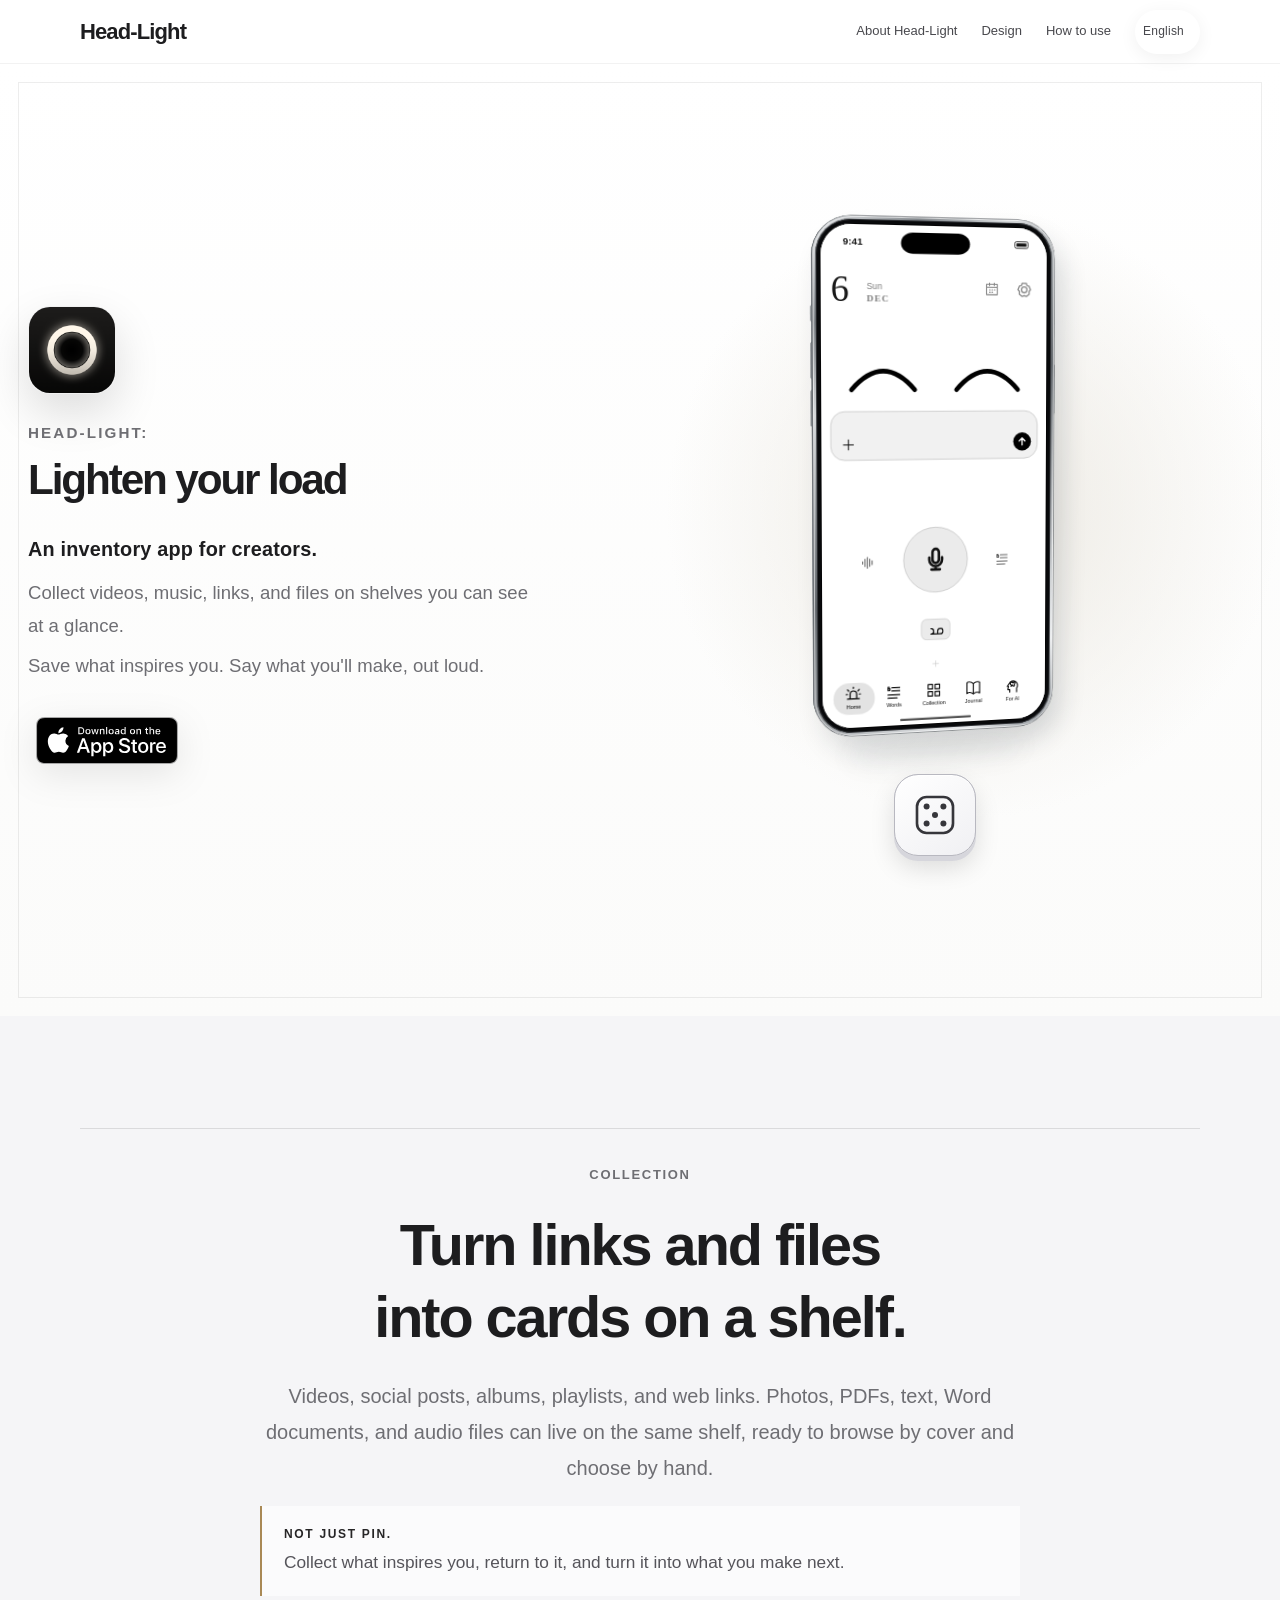
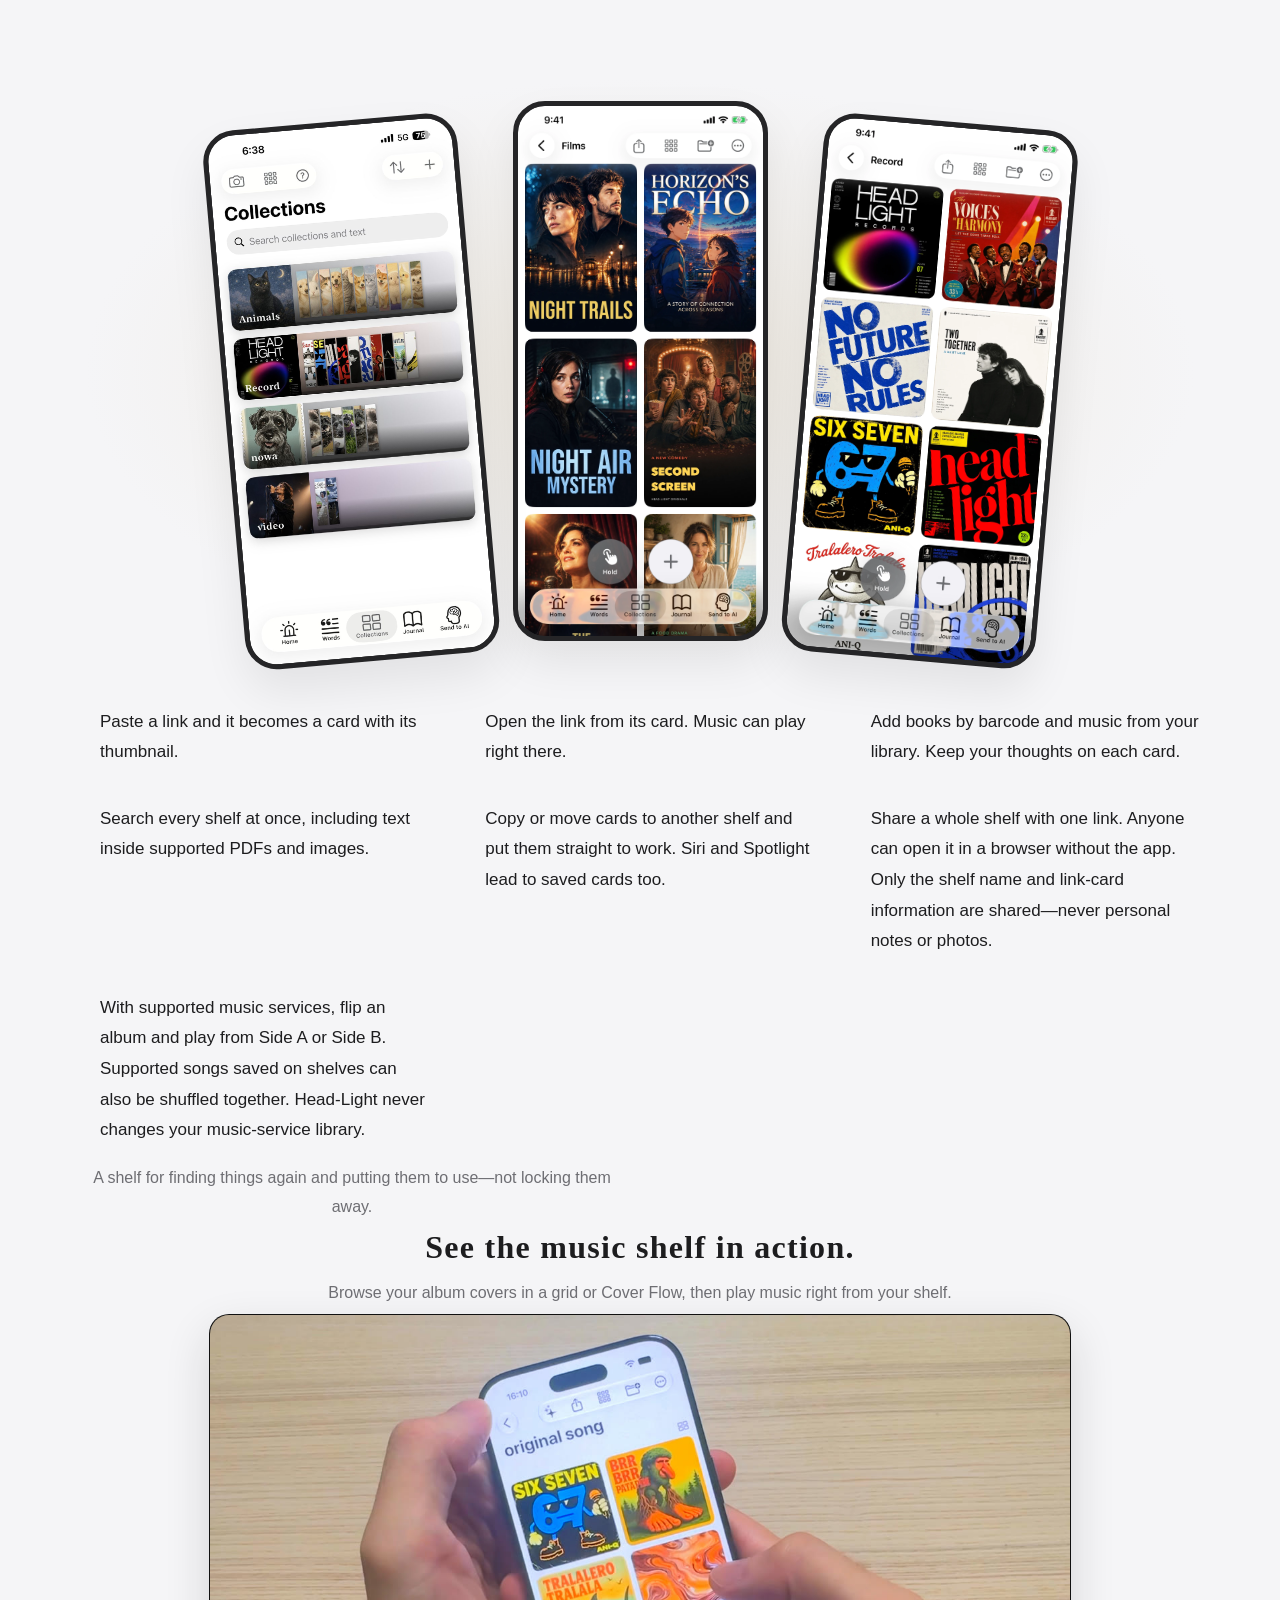
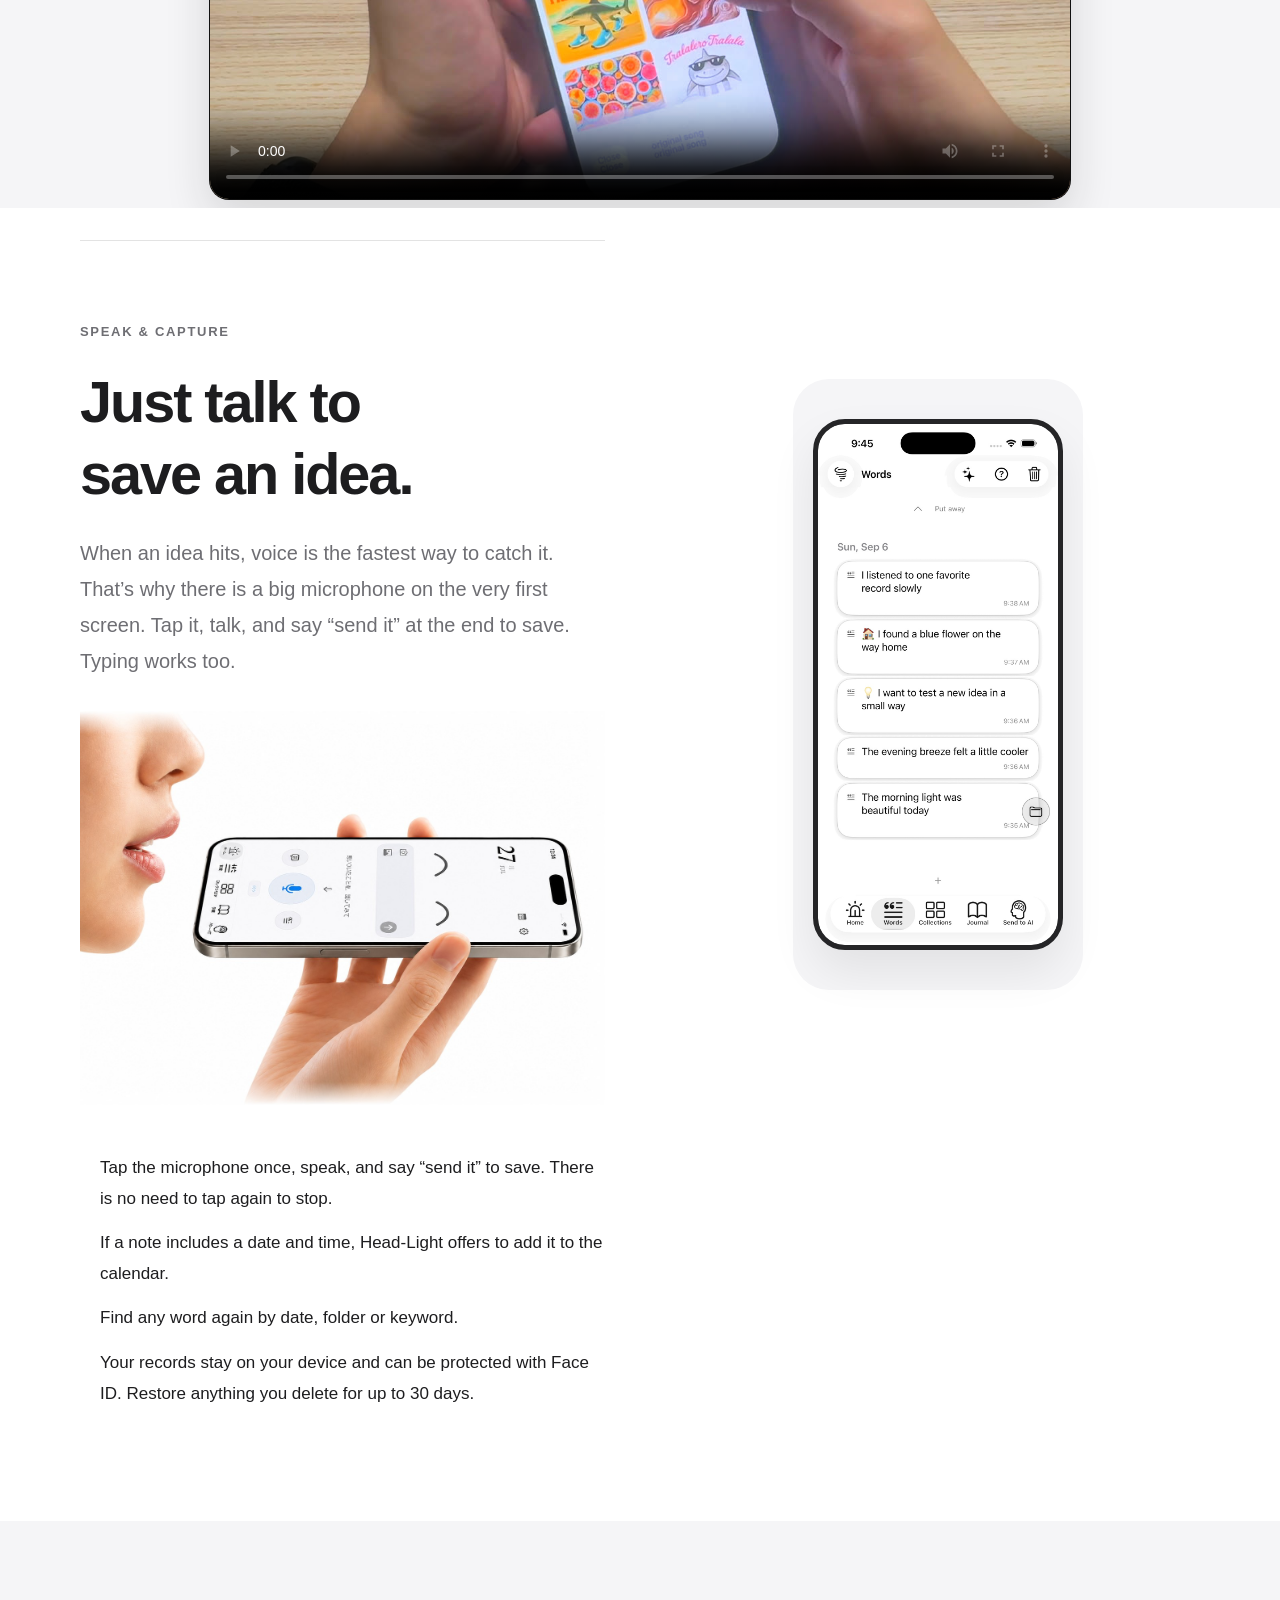
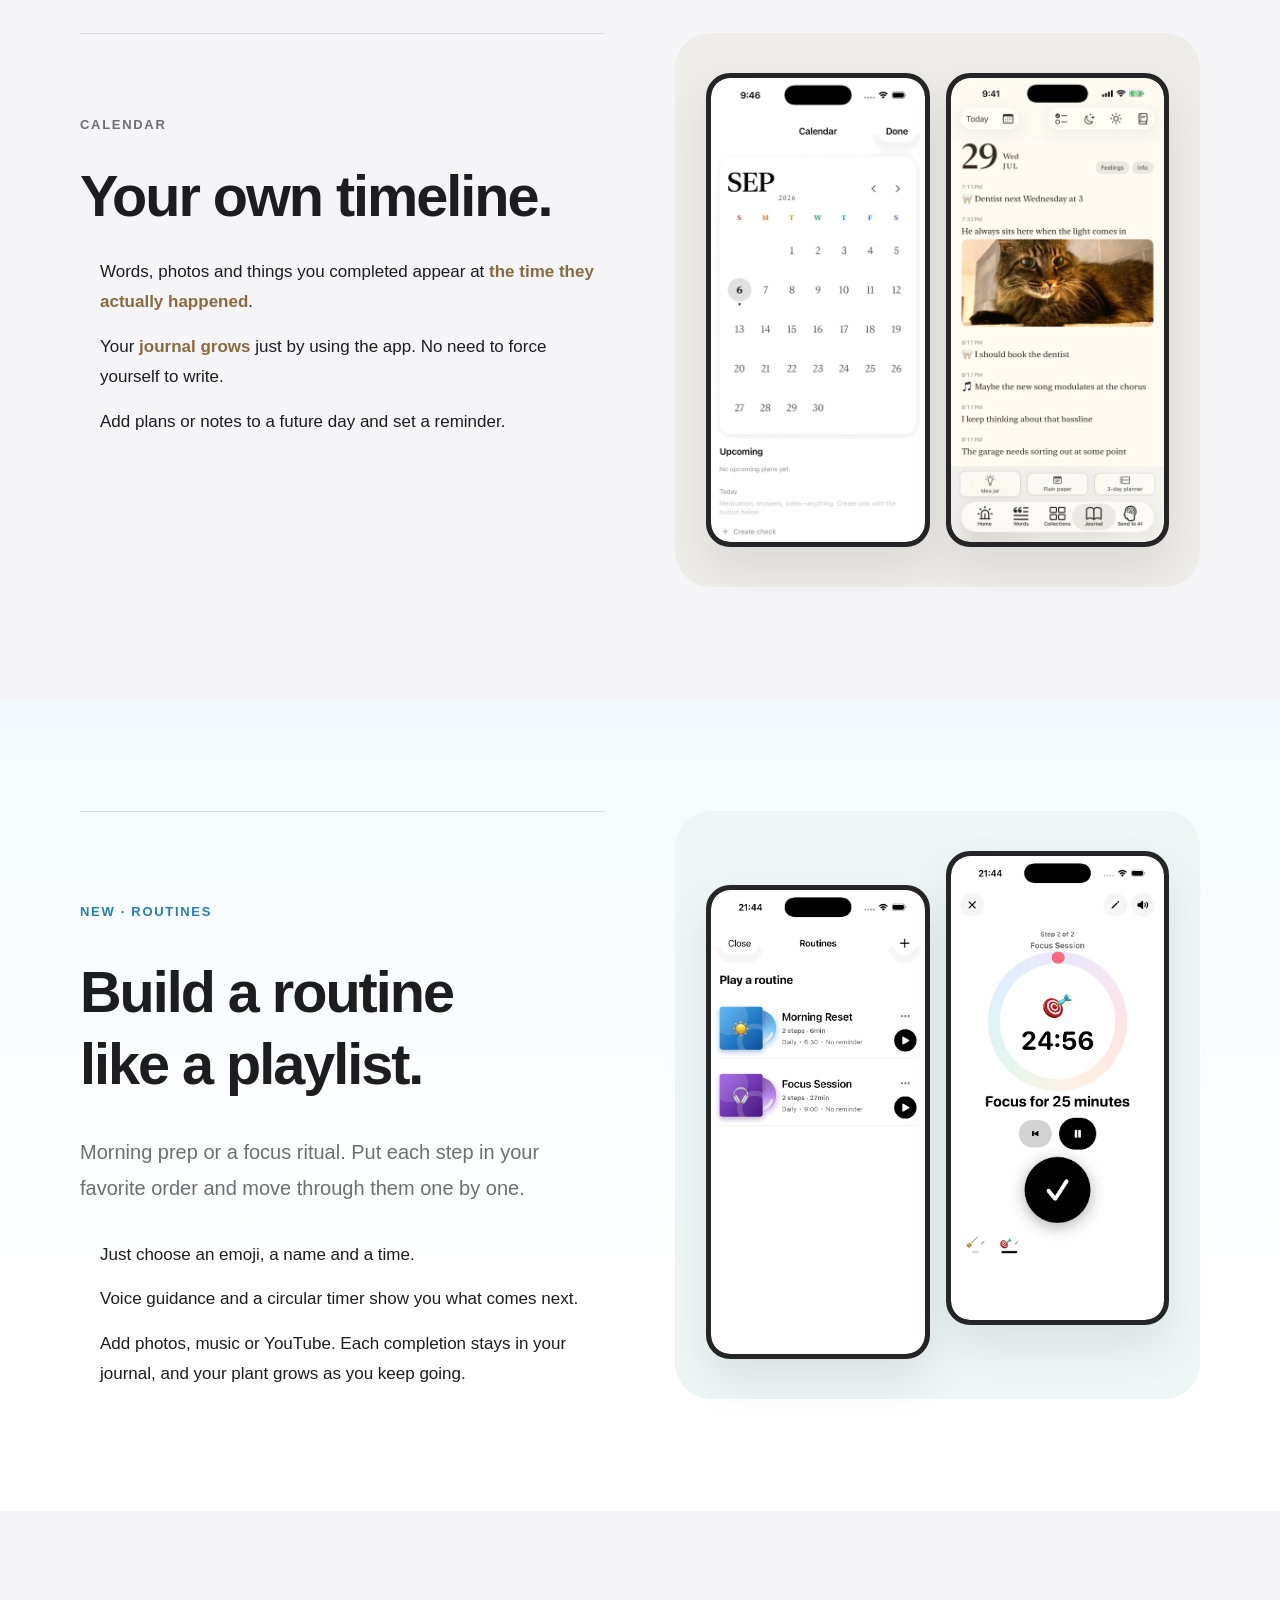
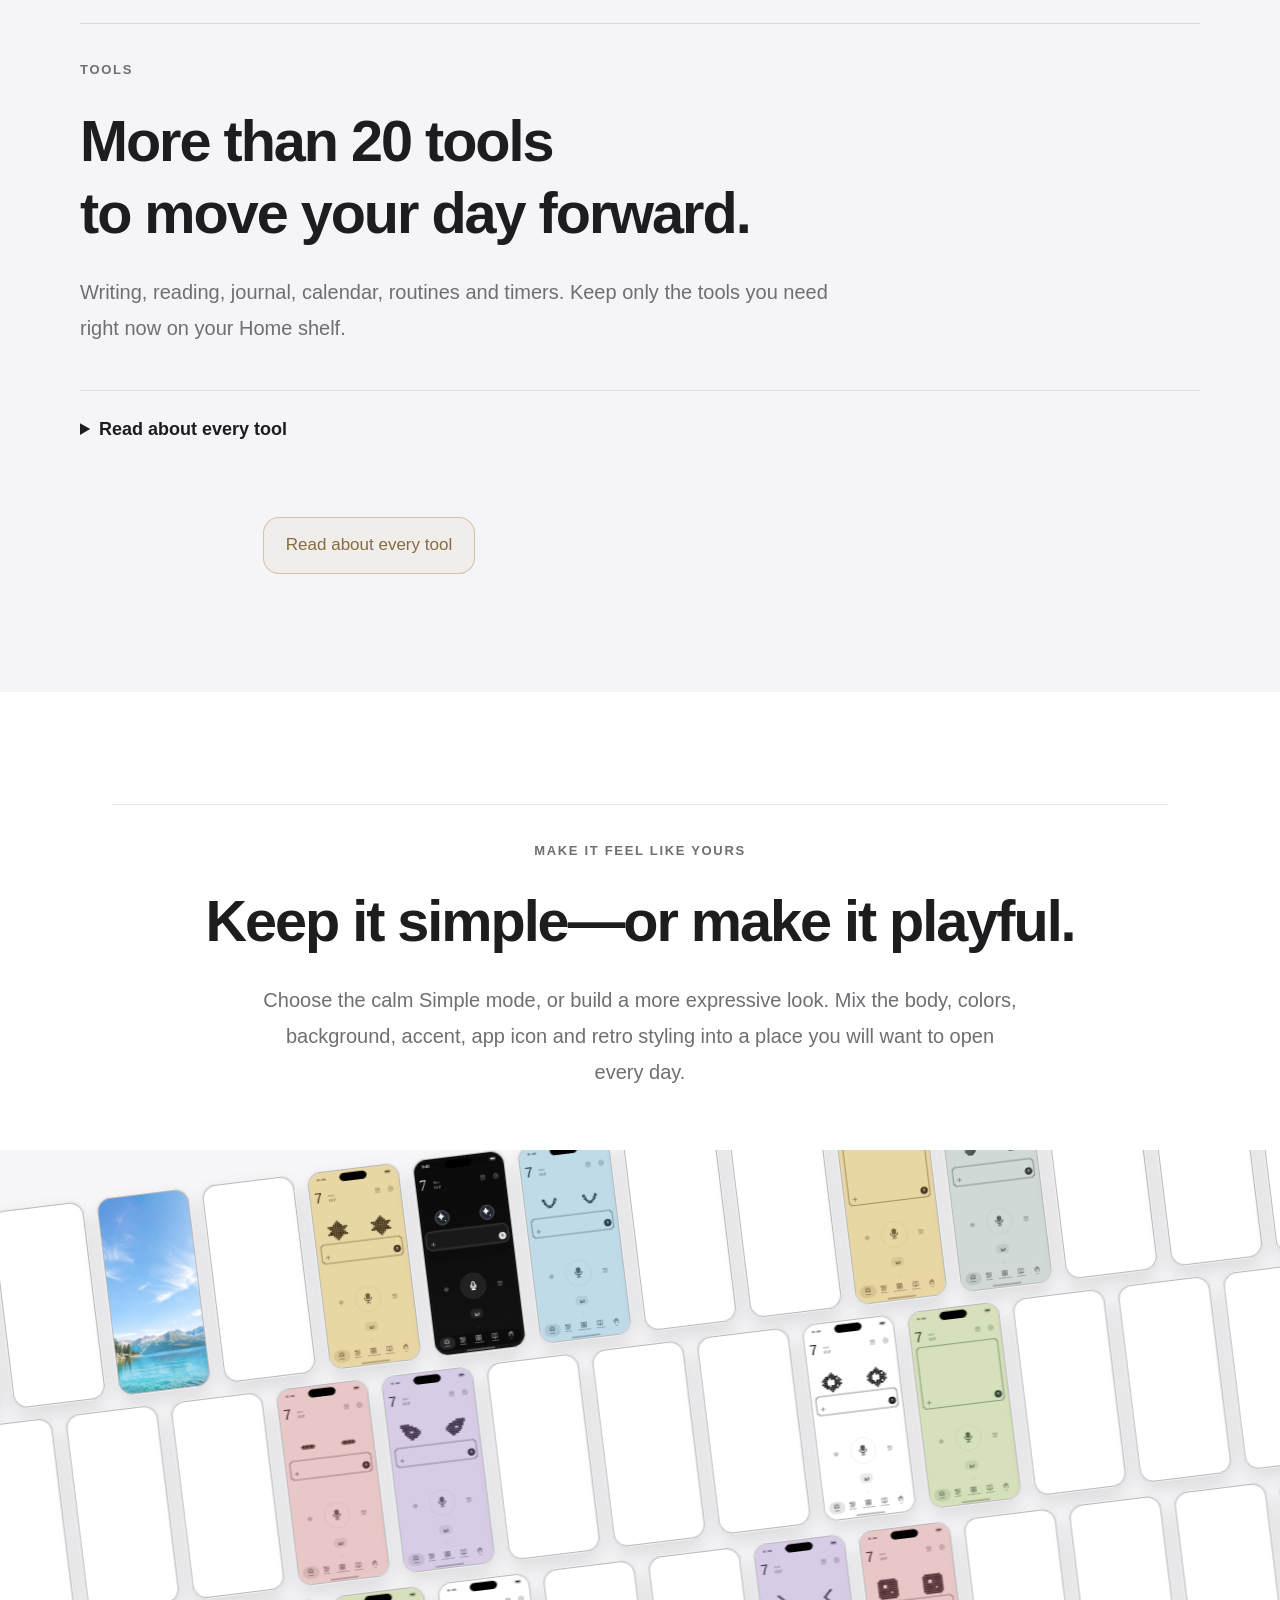
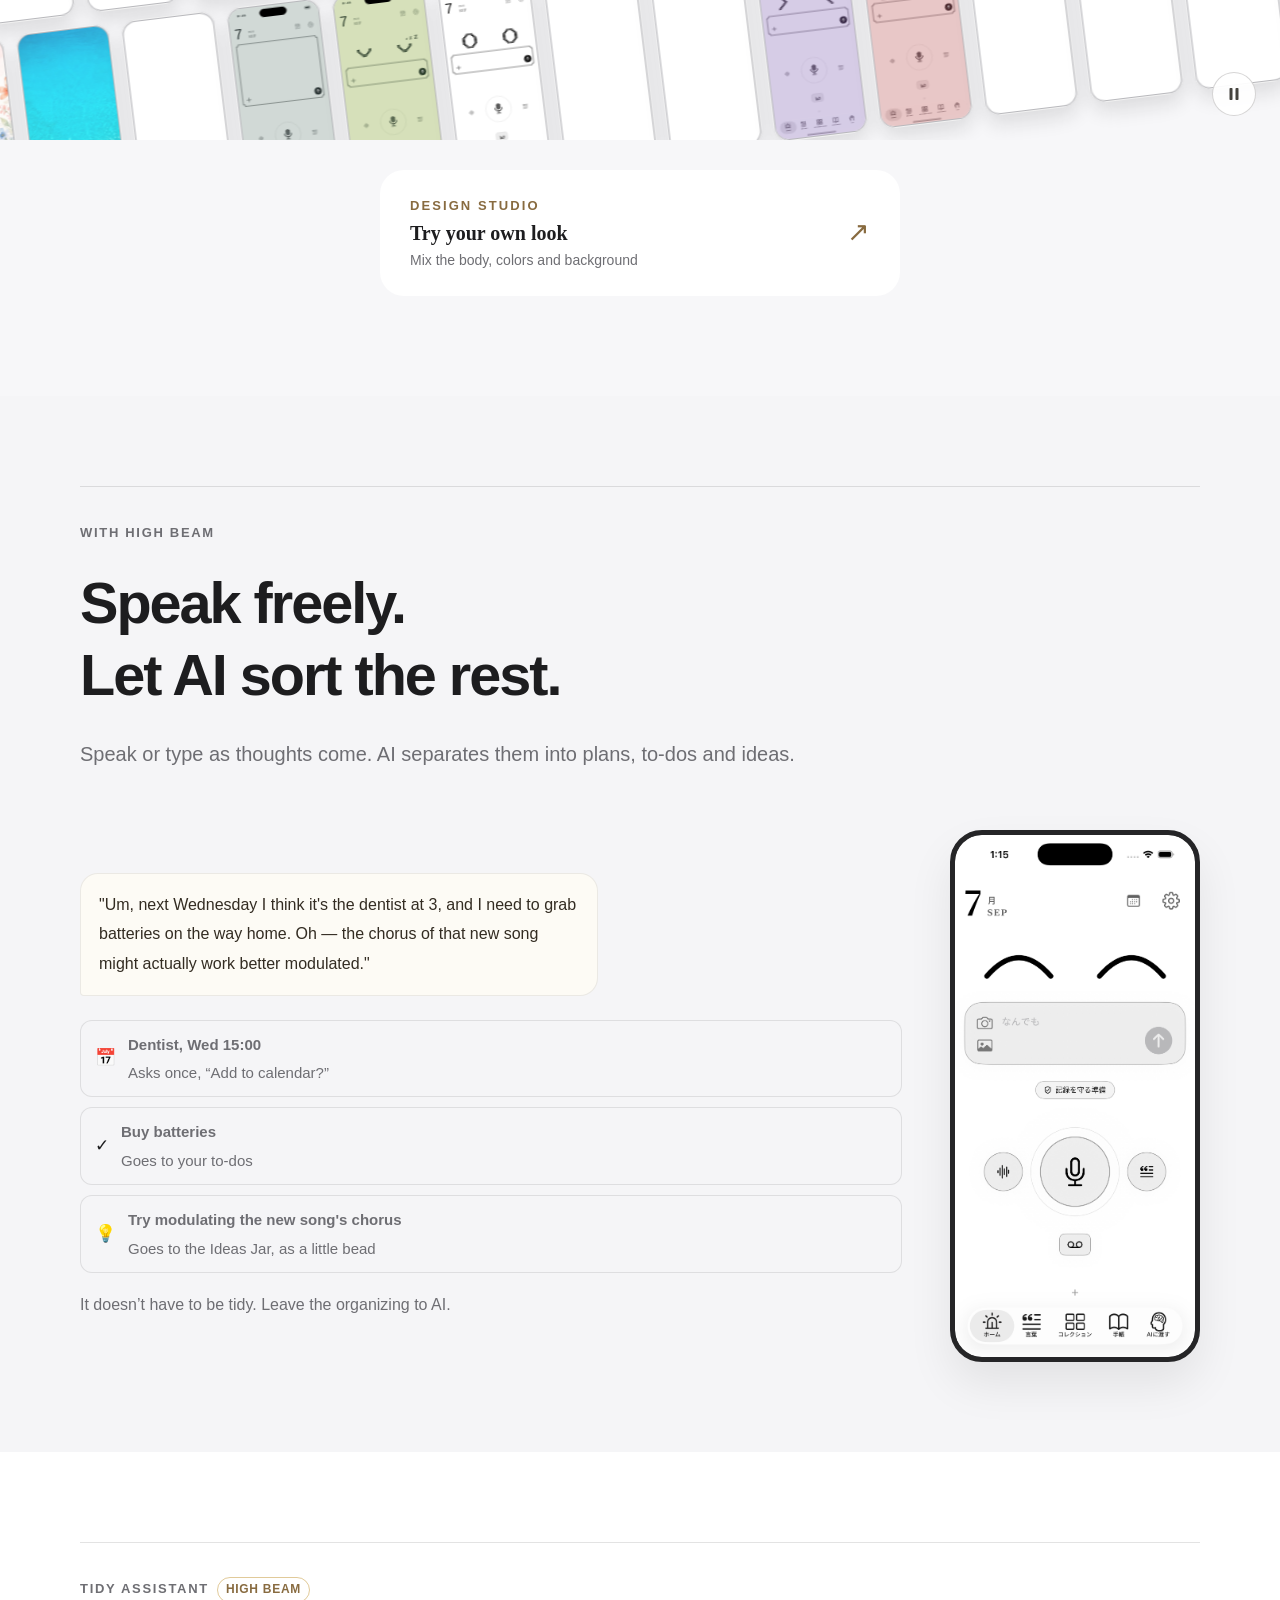
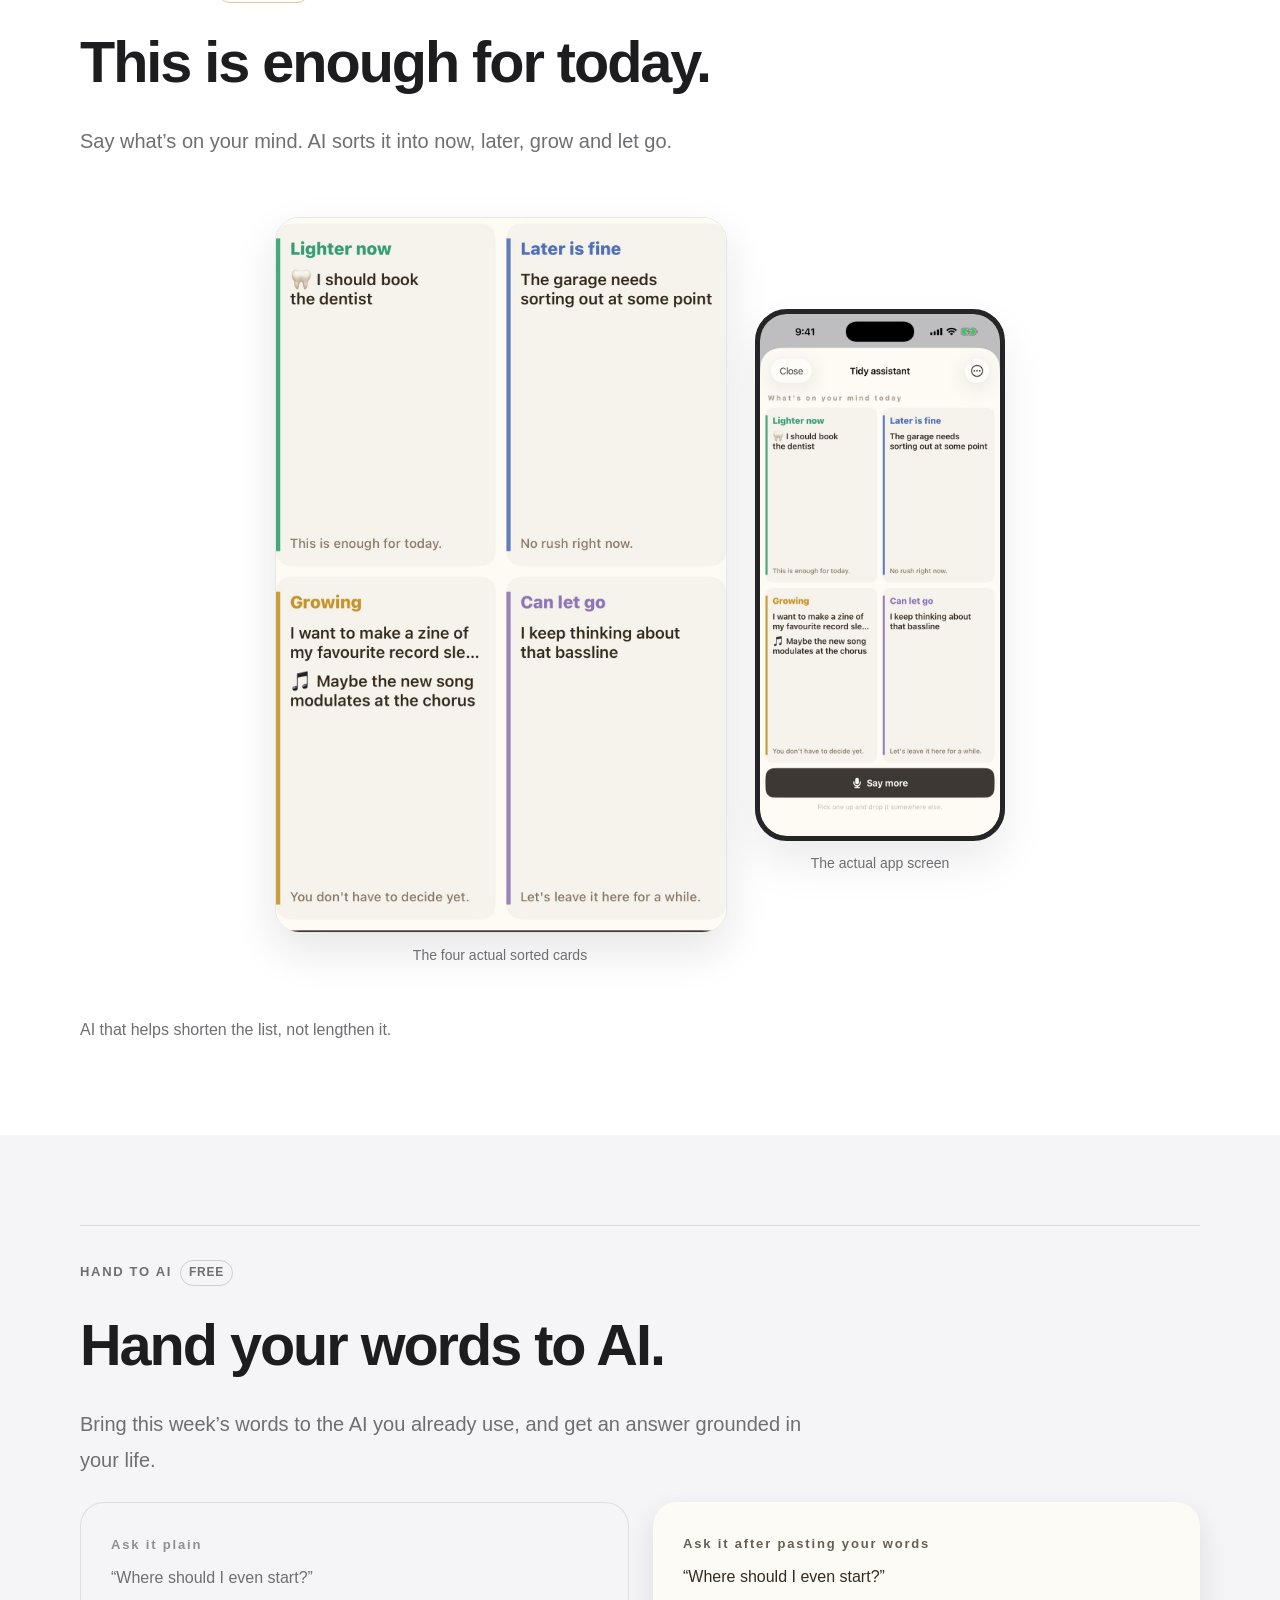
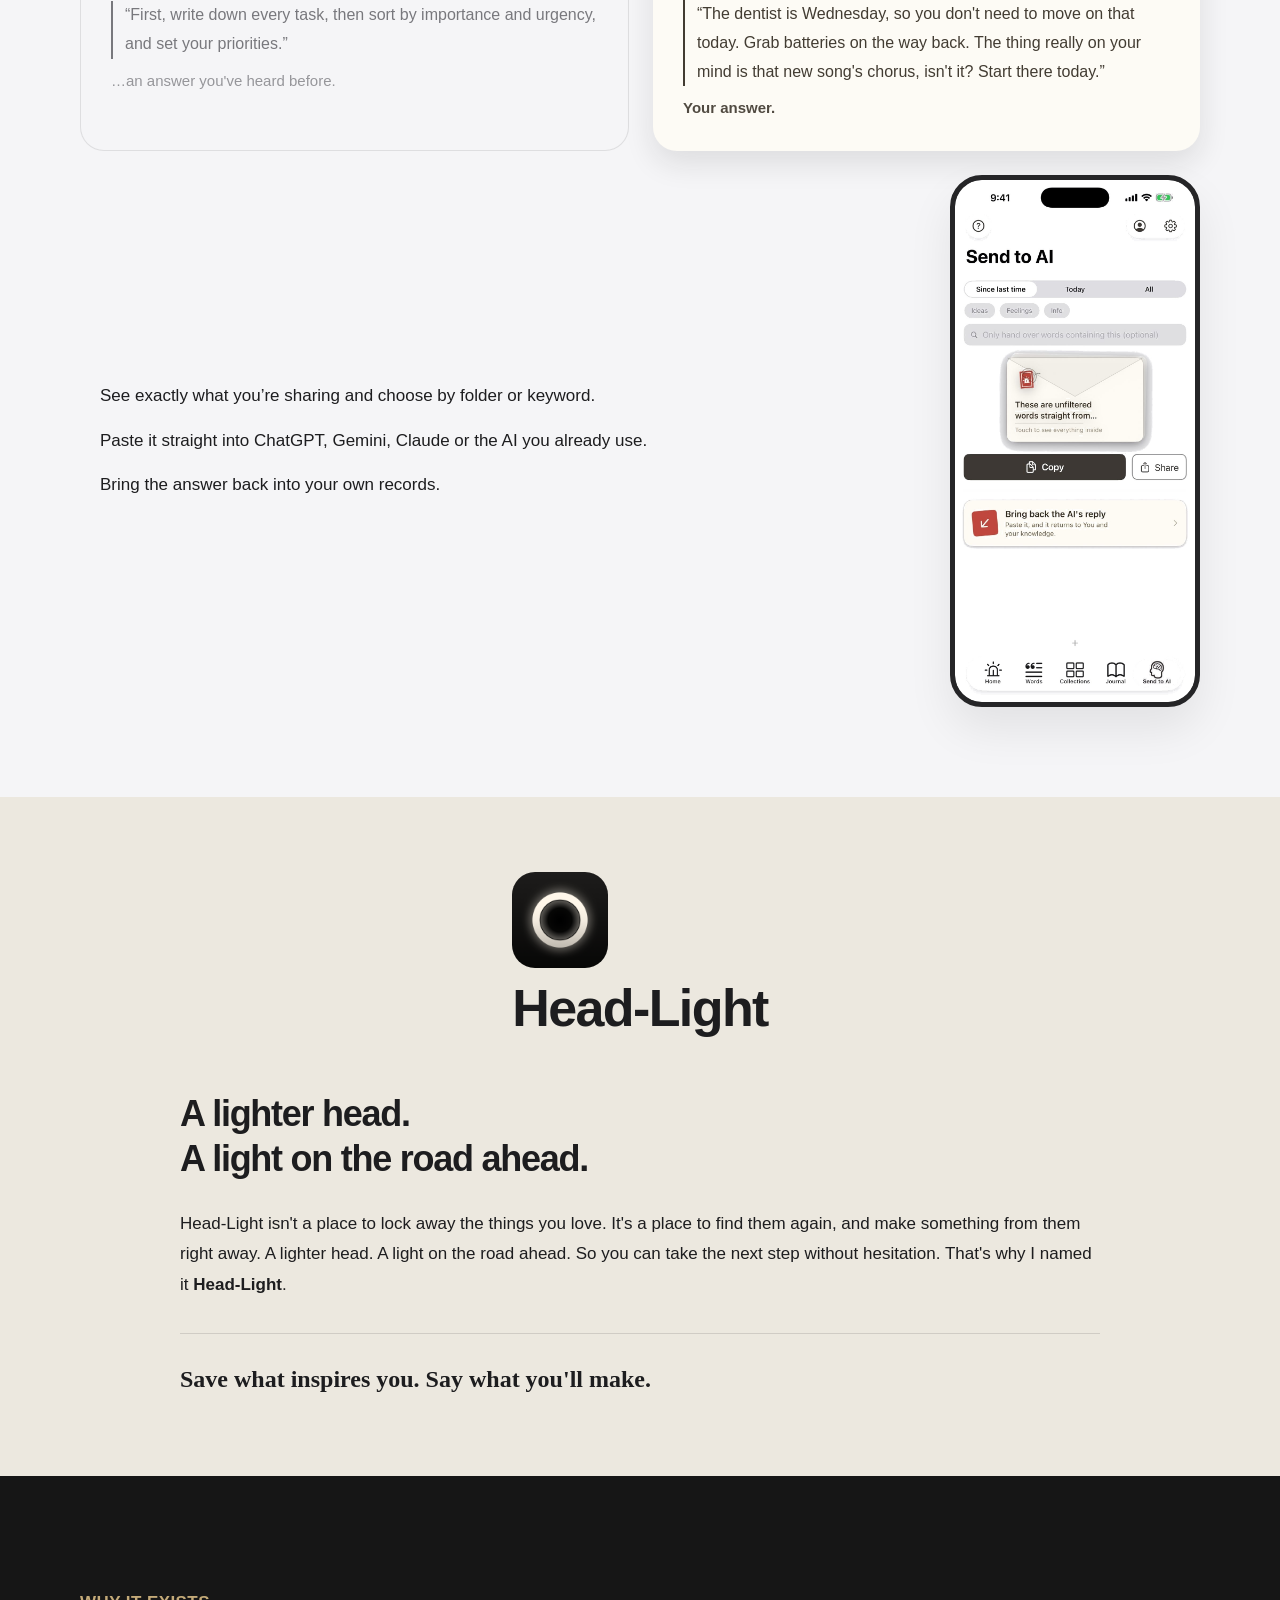
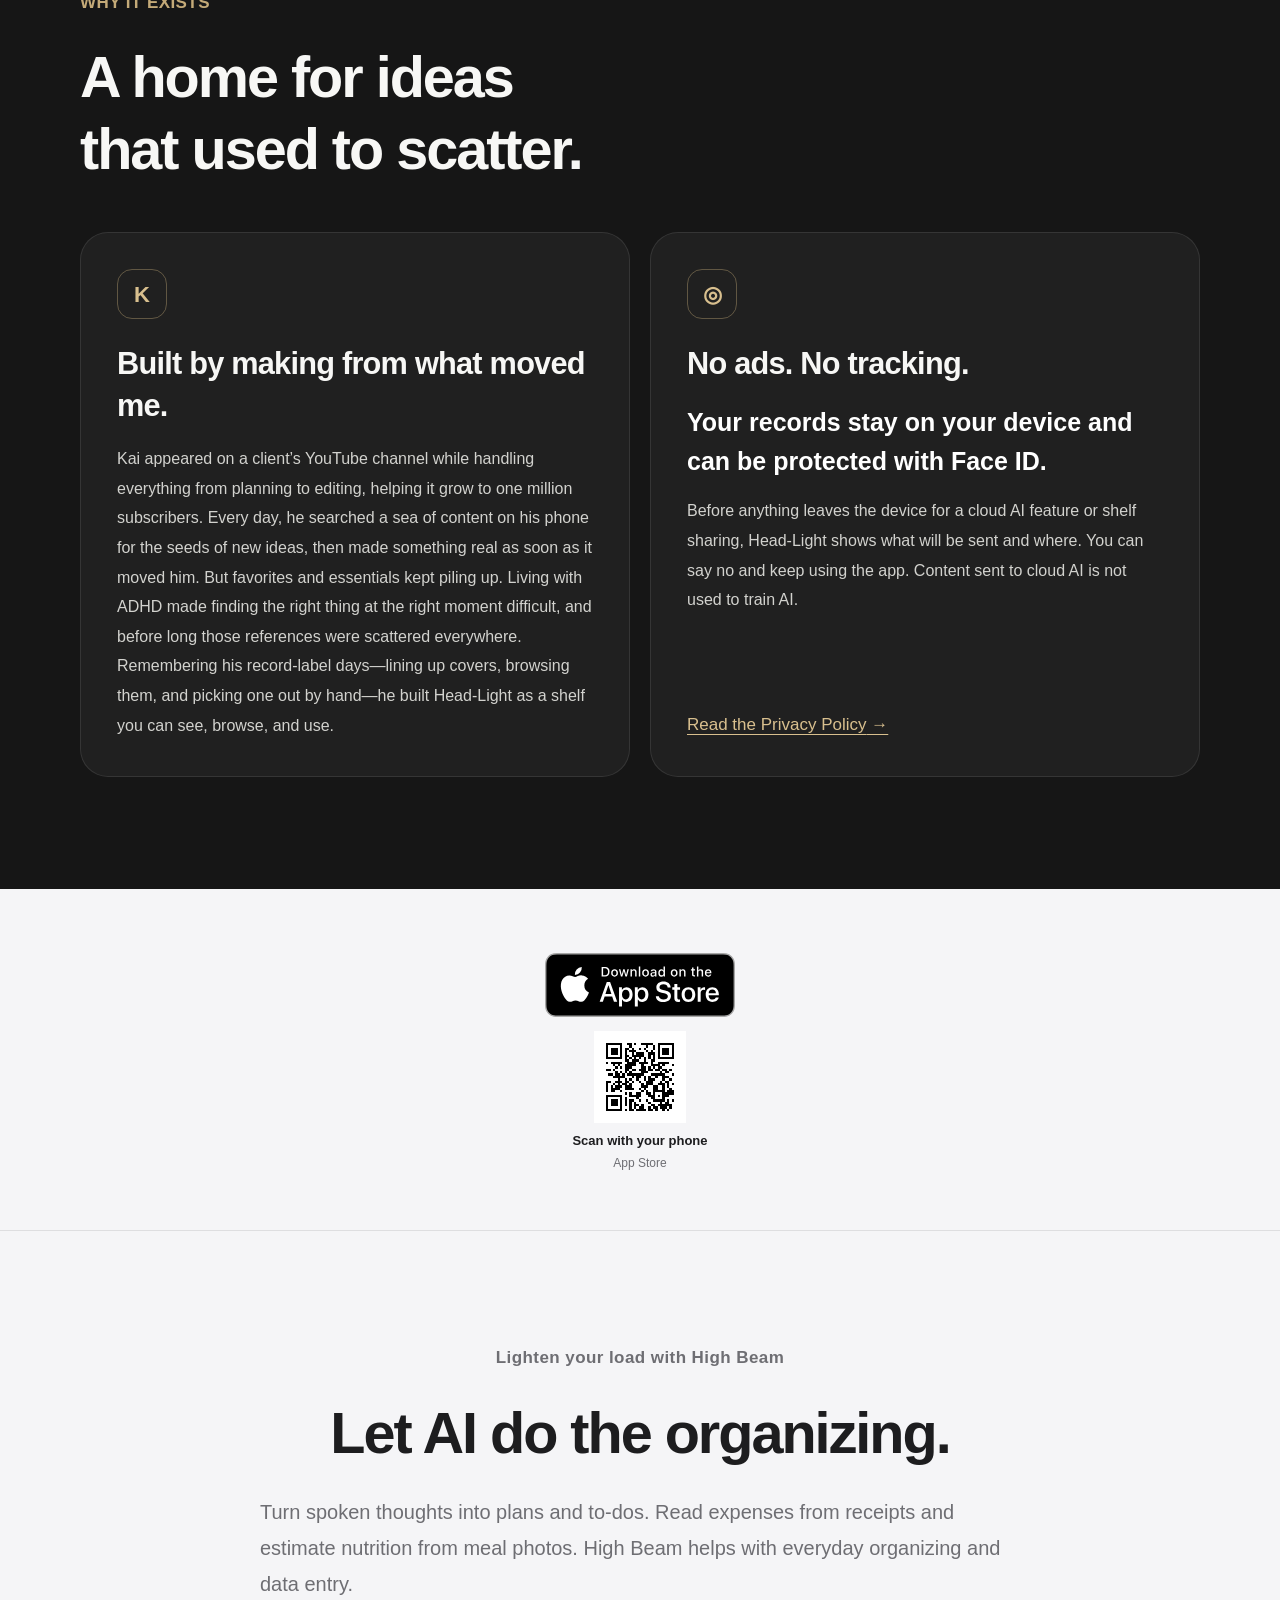
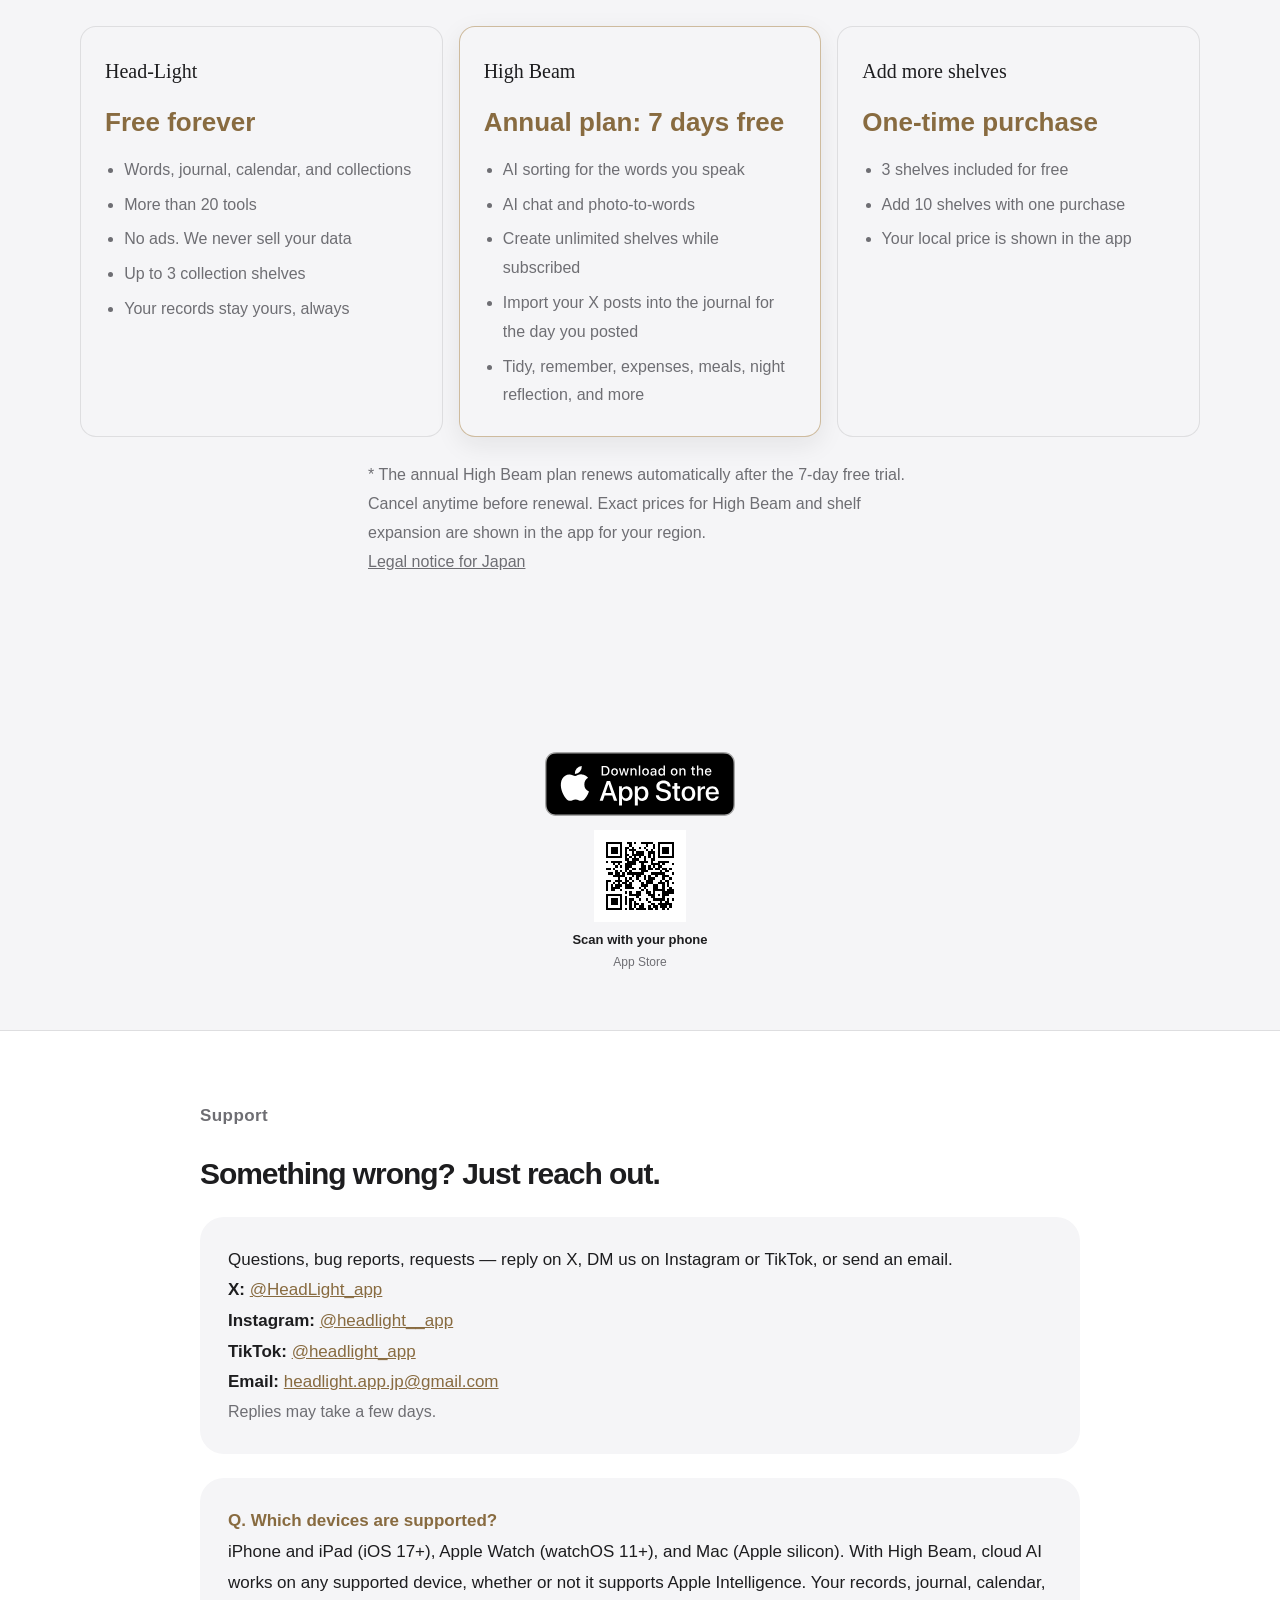
==== index.html @ 1afbe216 "Apply creator inspiration and feature source copy" ====
<!DOCTYPE html>
<html lang="ja">
<head>
<meta charset="utf-8">
<meta name="viewport" content="width=device-width, initial-scale=1">
<meta name="description" content="Head-Lightは、クリエイターのためのインベントリ・アプリ。動画も音楽もリンクもファイルも、ひと目で見渡せる棚に。響いたものを、あつめて。ひらめきを、声にする。 / An inventory app for creators. Collect videos, music, links, and files on shelves you can see at a glance. Save what inspires you. Say what you'll make, out loud.">
<meta name="apple-itunes-app" content="app-id=6790623376">
<link rel="canonical" href="https://head-light.app/">
<meta property="og:type" content="website">
<meta property="og:site_name" content="Head-Light">
<meta property="og:url" content="https://head-light.app/">
<meta property="og:title" content="Head-Light: Lighten your load">
<meta property="og:description" content="An inventory app for creators. Save what inspires you. Say what you'll make.">
<meta property="og:image" content="https://head-light.app/img/hero-voice.jpg">
<meta property="og:image:width" content="1300">
<meta property="og:image:height" content="975">
<meta property="og:image:alt" content="Head-Lightに向かって話すと、思いつきや予定が手帳に残る">
<meta name="twitter:card" content="summary_large_image">
<meta name="twitter:title" content="Head-Light: Lighten your load">
<meta name="twitter:description" content="クリエイターのためのインベントリ・アプリ。響いたものを、あつめて。ひらめきを、声にする。">
<meta name="twitter:image" content="https://head-light.app/img/hero-voice.jpg">
<meta name="twitter:image:alt" content="Head-Lightに向かって話すと、思いつきや予定が手帳に残る">
<title data-title-ja="Head-Light: あなたを軽くする手帳" data-title-en="Head-Light: Lighten your load" data-title-ko="Head-Light: 마음이 가벼워지는 다이어리">Head-Light: あなたを軽くする手帳</title>
<script type="application/ld+json">
{
  "@context": "https://schema.org",
  "@type": "MobileApplication",
  "name": "Head-Light: Lighten your load",
  "alternateName": "Head-Light: あなたを軽くする手帳",
  "url": "https://head-light.app/",
  "downloadUrl": "https://apps.apple.com/app/id6790623376",
  "operatingSystem": "iOS, iPadOS, macOS, watchOS",
  "applicationCategory": "LifestyleApplication",
  "description": "An inventory app for creators that collects videos, music, links, files, and spoken ideas on shelves you can see at a glance.",
  "inLanguage": ["en", "ja", "ko", "de", "zh-Hant", "fr", "es", "it"],
  "offers": {
    "@type": "Offer",
    "price": "0",
    "priceCurrency": "JPY"
  }
}
</script>
<script src="site-localizations.js?v=words-and-links-20260907"></script>
<script src="design-assets/home-localizations.js?v=20260907-product"></script>
<script src="design-assets/home-static-localizations.js?v=20260907-product"></script>
<style>
  :root {
    /* 【2026-07-27 Kai】黒から白へ。「あなたを軽くする」に合う軽い印象にする。 */
    --bg: #ffffff;              /* 紙のような白 */
    --bg2: #f6f5f2;             /* ひとつ沈めた面 */
    --ink: #1c1b19;             /* 墨 */
    --muted: #6f6c66;           /* 薄い墨 */
    --light: #b08d57;           /* 灯りの色。白地では金茶にして読めるようにする */
    --line: rgba(28, 27, 25, 0.10);
    --sans: "Hiragino Sans", "Hiragino Kaku Gothic ProN", "Yu Gothic", "Noto Sans JP", sans-serif;
    --serif: "Hiragino Mincho ProN", "Yu Mincho", "Noto Serif JP", serif;
  }
  html { background: var(--bg); scroll-behavior: smooth; }
  [hidden] { display: none !important; }
  body {
    background: var(--bg);
    color: var(--ink);
    font-family: var(--sans);
    font-size: 17px;
    line-height: 1.9;
    margin: 0;
    -webkit-font-smoothing: antialiased;
  }
  section {
    padding: 96px 24px;
    border-bottom: 1px solid var(--line);
    position: relative;
  }
  .inner {
    width: 100%;
    max-width: 920px;
    margin: 0 auto;
    display: flex;
    flex-direction: column;
    gap: 28px;
    box-sizing: border-box;
  }
  .eyebrow {
    font-size: 14px;
    letter-spacing: 0.28em;
    color: var(--light);
    opacity: 0.85;
    font-weight: 600;
  }
  h1, h2 {
    font-family: var(--serif);
    font-weight: 600;
    letter-spacing: 0.04em;
    text-wrap: balance;
    margin: 0;
  }
  h2 { font-size: clamp(30px, 4.6vw, 44px); line-height: 1.45; }
  p { margin: 0; max-width: 34em; }
  .lead { font-size: clamp(18px, 2.2vw, 20px); }
  .sub { color: var(--muted); font-size: 16px; }
  a { color: var(--light); }

  /* 価格より先に、アプリの中心価値を短く伝える。 */
  .free-intro {
    padding-block: 72px;
    background: var(--bg2);
  }
  .free-intro .inner {
    align-items: center;
    text-align: center;
    gap: 18px;
  }
  .free-intro .lead { max-width: 42em; }
  .free-intro-illustration {
    display: block;
    width: min(920px, 100%);
    height: auto;
    margin: 4px auto -18px;
    mix-blend-mode: multiply;
  }
  .tidy-problem { align-items: center; margin-bottom: 44px; }
  .tidy-problem h2 { margin-top: 0; }

  /* 話すだけで使えることを、序盤でひと目で伝える写真。 */
  .voice-photo-section {
    padding-block: 52px 68px;
  }
  .voice-photo-section .inner { align-items: center; }
  .voice-photo {
    display: block;
    width: min(780px, 100%);
    height: auto;
    margin: 0 auto;
  }
  @media (max-width: 720px) {
    .voice-photo-section { padding-block: 32px 44px; }
  }

  /* ---- ヒーロー ---- */
  .hero {
    min-height: 92svh;
    display: flex;
    align-items: center;
    justify-content: center;
    overflow: hidden;
  }
  .hero .inner { align-items: center; text-align: center; gap: 20px; }
  .beam {
    position: absolute;
    inset: 0;
    background: radial-gradient(ellipse 75% 52% at 50% 108%, rgba(176,141,87,0.10), rgba(176,141,87,0.03) 55%, transparent 75%);
    pointer-events: none;
    animation: beamBreathe 5.2s ease-in-out infinite;   /* 灯りが息をする */
  }
  @keyframes beamBreathe {
    0%, 100% { opacity: 0.85; }
    50%      { opacity: 1.15; }
  }
  /* LPビジュアル(手・口元)。周りはLPの背景色へ溶けているので、額縁は付けない */
  .shot {
    display: block;
    width: min(430px, 88vw);
    height: auto;
    margin: 34px auto 0;
  }
  .shot.wide { width: min(620px, 94vw); }
  @media (max-width: 720px) {
    .shot { width: min(340px, 84vw); }
    .shot.wide { width: 94vw; }
  }

  .appicon {
    width: clamp(96px, 16vw, 132px);
    height: auto;
    border-radius: 22.5%;
    border: 1px solid rgba(28,27,25,0.10);
    box-shadow: 0 16px 38px rgba(28,27,25,0.16);
    display: block;
    animation: iconFloat 5.5s ease-in-out infinite;   /* 灯りの前で、静かに浮かぶ */
  }
  @keyframes iconFloat {
    0%, 100% { transform: translateY(0); }
    50%      { transform: translateY(-7px); }
  }
  .latin {
    font-size: 14px;
    letter-spacing: 0.55em;
    text-indent: 0.55em;
    color: var(--light);
    font-weight: 600;
  }
  .hero h1 { font-size: clamp(34px, 7vw, 62px); line-height: 1.45; }
  .nb { display: inline-block; }
  .hero .tagline { color: var(--muted); font-size: clamp(17px, 2.4vw, 20px); letter-spacing: 0.08em; }
  /* 押せる場所なので、灯りの色(金茶)で立たせる。ここだけが色を持つ */
  .beta-badge {
    display: inline-block;
    border: 1px solid rgba(176, 141, 87, 0.45);
    border-radius: 16px;
    padding: 12px 22px;
    color: var(--light);
    background: rgba(176, 141, 87, 0.07);
    text-decoration: none;
    text-align: center;
    transition: border-color .2s ease, background .2s ease;
  }
  .beta-lead {
    display: block;
    font-size: 16px;
    letter-spacing: 0.08em;
  }
  .beta-note {
    display: block;
    margin-top: 5px;
    font-size: 14px;
    line-height: 1.7;
    color: var(--muted);
    letter-spacing: 0.02em;
  }
  a.beta-badge:hover, a.beta-badge:focus-visible {
    border-color: var(--light);
    background: rgba(176, 141, 87, 0.14);
  }

  /* デザインページへの入口。スクリーンショットを添えて、押した先をひと目で伝える。 */
  .design-cta-wrap { padding: 0 24px 52px; text-align: center; }
  .design-cta {
    display: inline-flex; align-items: center; gap: 16px; width: min(520px, 100%); box-sizing: border-box;
    padding: 12px 18px 12px 12px; border: 1px solid rgba(176, 141, 87, 0.36); border-radius: 22px;
    background: linear-gradient(135deg, rgba(255,255,255,0.98), rgba(246,245,242,0.96)); color: var(--ink);
    text-align: left; text-decoration: none; box-shadow: 0 12px 32px rgba(28,27,25,0.09);
    transition: transform .22s ease, box-shadow .22s ease, border-color .22s ease;
  }
  .design-cta:hover, .design-cta:focus-visible { border-color: var(--light); box-shadow: 0 16px 38px rgba(28,27,25,0.14); transform: translateY(-3px); }
  .design-cta:focus-visible { outline: 3px solid rgba(176,141,87,0.32); outline-offset: 4px; }
  .design-cta-thumb-pair { width: 104px; height: 76px; flex: 0 0 104px; display: flex; overflow: hidden; border-radius: 15px; border: 1px solid rgba(28,27,25,0.10); box-shadow: 0 5px 14px rgba(28,27,25,0.12); background: #f3f3f5; }
  .design-cta-thumb-pair img { width: 50%; height: 100%; object-fit: cover; object-position: center; display: block; }
  .design-cta-copy { display: flex; flex-direction: column; gap: 2px; min-width: 0; }
  .design-cta-kicker { color: var(--light); font-size: 13px; letter-spacing: .16em; font-weight: 700; }
  .design-cta-title { font-family: var(--serif); font-size: 20px; line-height: 1.45; font-weight: 600; }
  .design-cta-note { color: var(--muted); font-size: 14px; line-height: 1.55; }
  .design-cta-arrow { margin-left: auto; color: var(--light); font-size: 27px; line-height: 1; }
  @media (max-width: 520px) {
    .design-cta { gap: 12px; padding-right: 14px; }
    .design-cta-thumb-pair { width: 92px; height: 66px; flex-basis: 92px; border-radius: 13px; }
    .design-cta-title { font-size: 18px; } .design-cta-note { font-size: 13px; }
  }
  .sr-only {
    position: absolute;
    width: 1px;
    height: 1px;
    padding: 0;
    margin: -1px;
    overflow: hidden;
    clip: rect(0, 0, 0, 0);
    white-space: nowrap;
    border: 0;
  }
  .store-download {
    display: flex;
    flex-direction: column;
    align-items: center;
    gap: 8px;
    text-align: center;
  }
  .store-download-band {
    padding: 58px 24px;
    border-bottom: 1px solid var(--line);
    background: var(--bg2);
  }
  .app-store-link {
    display: inline-flex;
    flex-direction: column;
    align-items: center;
    gap: 12px;
    padding: 6px 8px;
    color: var(--ink);
    text-decoration: none;
    border-radius: 10px;
    transition: transform .2s ease, opacity .2s ease;
  }
  .app-store-link:hover,
  .app-store-link:focus-visible {
    transform: translateY(-2px);
    opacity: .86;
  }
  .store-download-cue {
    display: flex;
    flex-direction: column;
    align-items: center;
    gap: 10px;
    max-width: min(360px, calc(100vw - 64px));
    padding: 0 8px;
    color: var(--ink);
    text-align: center;
    font-size: clamp(18px, 2.8vw, 21px);
    font-weight: 650;
    line-height: 1.5;
    letter-spacing: .06em;
  }
  .store-download-arrow {
    display: block;
    width: 26px;
    height: 26px;
    animation: store-arrow-blink 1.8s ease-in-out infinite;
  }
  @keyframes store-arrow-blink {
    0%, 100% { opacity: 1; }
    50% { opacity: .28; }
  }
  .app-store-link:hover .store-download-arrow,
  .app-store-link:focus-visible .store-download-arrow {
    animation: none;
    opacity: 1;
  }
  .app-store-link:focus-visible {
    outline: 2px solid currentColor;
    outline-offset: 5px;
  }
  @media (prefers-reduced-motion: reduce) {
    .store-download-arrow { animation: none; }
  }
  .app-store-badge {
    display: none;
    width: 190px;
    height: auto;
  }
  html[data-lang="ja"] .app-store-badge[data-store-lang="ja"],
  html[data-lang="en"] .app-store-badge[data-store-lang="en"],
  html[data-lang="ko"] .app-store-badge[data-store-lang="ko"],
  html[data-lang="de"] .app-store-badge[data-store-lang="de"],
  html[data-lang="zh-Hant"] .app-store-badge[data-store-lang="zh-Hant"],
  html[data-lang="fr"] .app-store-badge[data-store-lang="fr"],
  html[data-lang="es"] .app-store-badge[data-store-lang="es"],
  html[data-lang="it"] .app-store-badge[data-store-lang="it"] {
    display: block;
  }
  .store-download-note {
    color: var(--muted);
    font-size: 15px;
    line-height: 1.7;
  }
  .store-qr-link {
    display: inline-flex;
    flex-direction: column;
    align-items: center;
    gap: 8px;
    color: var(--ink);
    text-decoration: none;
    text-align: center;
    transition: opacity .18s ease;
  }
  .store-qr-link:hover,
  .store-qr-link:focus-visible {
    opacity: .72;
  }
  .store-qr-link:focus-visible {
    outline: 2px solid currentColor;
    outline-offset: 4px;
  }
  .store-qr-code {
    display: block;
    width: 92px;
    height: 92px;
    image-rendering: pixelated;
  }
  .store-qr-copy {
    display: flex;
    flex-direction: column;
    gap: 3px;
    font-size: 12px;
    line-height: 1.55;
    color: var(--muted);
    text-align: center;
  }
  .store-qr-copy strong {
    color: var(--ink);
    font-size: 13px;
    font-weight: 600;
  }
  .footer-qr {
    padding: 40px 24px 28px;
    text-align: center;
  }
  @media (max-width: 720px) {
    .store-qr-link { display: none; }
  }
  .pro-badge {
    display: inline-block;
    margin-left: 8px;
    vertical-align: middle;
    border: 1px solid rgba(196,150,52,0.5);
    color: var(--light);
    border-radius: 999px;
    padding: 1px 8px;
    font-size: 12px;
    letter-spacing: 0.06em;
    font-weight: 700;
  }
  .free-badge {
    display: inline-block;
    margin-left: 8px;
    vertical-align: middle;
    border: 1px solid rgba(28,27,25,0.18);
    color: var(--muted);
    border-radius: 999px;
    padding: 1px 8px;
    font-size: 12px;
    letter-spacing: 0.06em;
    font-weight: 600;
  }
  .paid-badge {
    display: inline-block;
    margin-left: 10px;
    vertical-align: middle;
    border: 1px solid rgba(196,150,52,0.55);
    color: var(--light);
    border-radius: 999px;
    padding: 3px 12px;
    font-size: 13px;
    letter-spacing: 0.08em;
    font-weight: 600;
  }

  /* 値段の話は、実演を見終わったあとに、そっと置く(2026-07-29 Kai) */
  .paid-note {
    text-align: center;
    margin: 26px auto 0;
    max-width: 34em;
    font-size: 16px;
    text-wrap: balance;   /* 「で。」だけが次の行に落ちないように */
  }
  .paid-note a {
    color: var(--muted);
    text-decoration: none;
    border-bottom: 1px solid var(--line);
    padding-bottom: 2px;
    transition: color .2s ease, border-color .2s ease;
  }
  .paid-note a:hover { color: var(--light); border-color: var(--light); }


  /* ---- 3つの動詞(撮る・話す・押す) ---- */
  .verbs {
    display: flex; gap: 22px; flex-wrap: wrap;
    margin: 34px 0 26px;
  }
  .verb {
    flex: 1 1 220px;
    text-align: center;
    padding: 26px 18px;
    border: 1px solid var(--line);
    border-radius: 20px;
    background: var(--bg2);
  }
  .verb .vmark { font-size: 34px; display: block; margin-bottom: 10px; }
  .verb b {
    display: block;
    font-family: var(--serif);
    font-size: 20px;
    margin-bottom: 8px;
  }
  .verb span:not(.vmark) {
    display: block;
    font-size: 16px;
    line-height: 1.9;
    color: var(--muted);
  }

  /* ---- 整理アシスタントの実画面 ---- */
  .tidy-real-visuals {
    display: flex;
    align-items: center;
    justify-content: center;
    gap: 30px;
    flex-wrap: wrap;
    margin: 34px 0 26px;
  }
  .tidy-real-visuals figure { margin: 0; }
  .tidy-detail {
    width: min(450px, 90vw);
  }
  .tidy-detail img {
    display: block;
    width: 100%;
    border: 1px solid rgba(28,27,25,0.10);
    border-radius: 24px;
    box-shadow: 0 18px 44px rgba(28,27,25,0.11);
  }
  .tidy-real-visuals figcaption {
    margin-top: 11px;
    color: var(--muted);
    font-size: 14px;
    line-height: 1.6;
    text-align: center;
  }

  /* ---- 道具の一覧 ---- */
  .toolgroups {
    display: flex; flex-wrap: wrap; gap: 22px;
    margin: 34px 0 24px;
  }
  .tgroup {
    flex: 1 1 300px;
    padding: 24px 22px;
    border: 1px solid var(--line);
    border-radius: 20px;
  }
  .tgroup h3 {
    font-family: var(--serif);
    font-size: 20px;
    font-weight: 600;
    margin: 0 0 14px;
    letter-spacing: 0.04em;
  }
  .tgroup ul { list-style: none; padding: 0; margin: 0; }
  .tgroup li {
    padding: 9px 0;
    border-top: 1px solid var(--line);
    font-size: 16px;
    line-height: 1.85;
    color: var(--muted);
  }
  .tgroup li:first-child { border-top: 0; }
  .tgroup li b {
    display: block;
    color: var(--ink);
    font-weight: 600;
    font-size: 17px;
    margin-bottom: 1px;
  }


  .tgroup li {
    display: flex;
    align-items: flex-start;
    gap: 12px;
  }
  .tgroup li > div { flex: 1; }
  .ticon {
    flex: 0 0 auto;
    width: 34px; height: 34px;
    display: flex; align-items: center; justify-content: center;
    font-size: 19px;
    margin-top: 2px;
  }
  .ticon img { width: 34px; height: 34px; object-fit: contain; }

  @media (max-width: 560px) {
    .verb { padding: 20px 16px; }
  }

  /* ---- 2カラム ---- */
  .cols { display: flex; align-items: center; gap: 48px; flex-wrap: wrap; }
  .cols .text { flex: 1 1 340px; display: flex; flex-direction: column; gap: 18px; }
  .cols .shots { flex: 0 1 auto; display: flex; gap: 20px; justify-content: center; margin-inline: auto; }
  .phone {
    background: #1d1d21;
    border: 1px solid rgba(28,27,25,0.10);
    border-radius: 34px;
    padding: 9px;
    box-shadow: 0 18px 44px rgba(28,27,25,0.13);
    width: min(240px, 62vw);
  }
  .phone img { display: block; width: 100%; border-radius: 26px; }
  .phone.small { width: min(200px, 52vw); }

  /* 1.0.5のルーティーン。レコード棚の青だけを、紙の上へごく薄く引く。 */
  .routine-section {
    background: linear-gradient(180deg, #f4fbff 0%, #ffffff 72%);
  }
  .routine-section .eyebrow { color: #277eb2; }
  .routine-section ul.points li::before { background: #45a9dc; }
  .cols .shots.routine-shots {
    flex: 1 1 420px;
    align-items: flex-start;
  }
  .routine-shots .phone:first-child { margin-top: 34px; }
  .routine-note {
    max-width: 62em;
    color: var(--muted);
    font-size: 15px;
    line-height: 1.8;
  }

  /* コレクション一覧は残し、古いレコード画面だけを
     新しい映画・レコード画面へ差し替える。3枚とも同じ端末サイズ。 */
  .cols .shots.collection-shots {
    flex: 1 1 100%;
    display: grid;
    grid-template-columns: repeat(3, minmax(0, 200px));
    justify-content: center;
    align-items: start;
  }
  .collection-shots .phone.small { width: auto; }
  #collection { padding-bottom: 8px; }
  #words { padding-top: 32px; }
  #collection .text { flex: none; }
  .collection-video-feature {
    width: 100%;
    margin: -22px 0 0;
    text-align: center;
  }
  .collection-video-copy {
    width: min(660px, 100%);
    margin: 0 auto 6px;
  }
  .collection-video-copy h3 {
    margin: 0 0 8px;
    font-family: var(--serif);
    font-size: clamp(24px, 3.4vw, 32px);
    font-weight: 600;
    line-height: 1.5;
    letter-spacing: 0.04em;
  }
  .collection-video-copy p {
    max-width: none;
    color: var(--muted);
    font-size: 16px;
    line-height: 1.8;
  }
  .collection-video-frame {
    width: min(860px, 100%);
    margin: 0 auto;
    overflow: hidden;
    border: 1px solid rgba(28,27,25,0.10);
    border-radius: 20px;
    background: #111;
    box-shadow: 0 18px 46px rgba(28,27,25,0.14);
  }
  .collection-demo-video {
    display: none;
    width: 100%;
    height: auto;
    aspect-ratio: 16 / 9;
    background: #111;
  }
  html[data-lang="ja"] .collection-demo-video[data-video-lang="ja"],
  html:not([data-lang]) .collection-demo-video[data-video-lang="ja"],
  html[data-lang="en"] .collection-demo-video[data-video-lang="en"],
  html[data-lang="ko"] .collection-demo-video[data-video-lang="en"],
  html[data-lang="de"] .collection-demo-video[data-video-lang="en"],
  html[data-lang="zh-Hant"] .collection-demo-video[data-video-lang="en"],
  html[data-lang="fr"] .collection-demo-video[data-video-lang="en"],
  html[data-lang="es"] .collection-demo-video[data-video-lang="en"],
  html[data-lang="it"] .collection-demo-video[data-video-lang="en"] { display: block; }
  @media (max-width: 560px) {
    #words { padding-top: 24px; }
    .cols .shots.collection-shots {
      grid-template-columns: repeat(2, minmax(0, 1fr));
      gap: 12px;
    }
    .cols .shots.routine-shots {
      display: grid;
      grid-template-columns: repeat(2, minmax(0, 1fr));
      gap: 12px;
    }
    .routine-shots .phone.small {
      width: auto;
      padding: 6px;
      border-radius: 24px;
    }
    .routine-shots .phone img { border-radius: 18px; }
    .routine-shots .phone:first-child { margin-top: 24px; }
    .collection-video-frame { border-radius: 14px; }
  }

  /* 好きなものと自分に沿う目標の研究を、静かな読み物として置く。 */
  .strong-light-section { background: var(--bg); }
  .strong-light-section .inner { max-width: 1040px; }
  .strong-light-layout {
    display: grid;
    grid-template-columns: minmax(250px, 0.78fr) minmax(460px, 1.22fr);
    gap: clamp(44px, 6vw, 76px);
    align-items: start;
  }
  .strong-light-figure {
    margin: 0;
    background: #fff;
  }
  .strong-light-figure img {
    display: block;
    width: 100%;
    height: auto;
  }
  .strong-light-copy {
    display: flex;
    flex-direction: column;
    gap: 20px;
  }
  .strong-light-copy h2 { margin-bottom: 4px; }
  .strong-light-copy p {
    max-width: none;
    text-wrap: pretty;
  }
  .strong-light-copy .research {
    border-left: 1px solid rgba(28, 27, 25, 0.22);
    padding-left: 18px;
  }
  .strong-light-copy .citation {
    white-space: nowrap;
    text-underline-offset: 0.18em;
  }
  .strong-light-copy .closing-copy {
    font-family: var(--serif);
    font-size: clamp(20px, 2.4vw, 24px);
    line-height: 1.8;
  }
  .strong-light-copy .research-note {
    border-top: 1px solid var(--line);
    padding-top: 16px;
    color: var(--muted);
    font-size: 14px;
    line-height: 1.85;
  }
  @media (max-width: 760px) {
    .strong-light-layout { grid-template-columns: 1fr; gap: 38px; }
    .strong-light-figure { width: min(330px, 82vw); margin-inline: auto; }
  }

  /* ---- イラスト ---- */
  .illust {
    display: block;
    width: min(440px, 88vw);
    height: auto;
    border-radius: 18px;
    margin-inline: auto;
  }
  .illust.wide { width: min(640px, 92vw); }

  /* ---- 具体例(吹き出し → 行き先) ---- */
  .bubble {
    background: #fdfbf5;
    color: #332c22;
    border-radius: 18px;
    border-bottom-left-radius: 4px;
    padding: 16px 18px;
    font-size: 16px;
    line-height: 1.85;
    max-width: 30em;
    box-shadow: 0 10px 30px rgba(0,0,0,0.4);
  }
  .dests { display: flex; flex-direction: column; gap: 10px; margin-top: 6px; }
  .dest {
    display: flex; align-items: center; gap: 12px;
    background: var(--bg2);
    border: 1px solid var(--line);
    border-radius: 12px;
    padding: 10px 14px;
  }
  .dest .dico { font-size: 17px; }
  .dest b { display: block; font-size: 16px; color: var(--ink); }
  .dest span:not(.dico) { display: block; font-size: 15px; color: var(--muted); }

  /* ---- AIの返事のビフォーアフター ---- */
  .compare { display: flex; gap: 16px; flex-wrap: wrap; }
  .reply {
    flex: 1 1 260px;
    border-radius: 16px;
    padding: 18px 20px;
    display: flex; flex-direction: column; gap: 8px;
    font-size: 16px;
    line-height: 1.8;
  }
  .reply .tag {
    font-size: 13px;
    letter-spacing: 0.14em;
    font-weight: 600;
    opacity: 0.75;
  }
  .reply p { max-width: none; margin: 0; }
  .reply .ans { border-left: 2px solid currentColor; padding-left: 12px; opacity: 0.92; }
  .reply .verdict { font-size: 15px; opacity: 0.7; }
  .reply.generic {
    background: var(--bg2);
    border: 1px solid var(--line);
    color: var(--muted);
  }
  .reply.knows {
    background: #fdfbf5;
    color: #332c22;
    box-shadow: 0 12px 30px rgba(28,27,25,0.11);
  }
  .reply.knows .verdict { font-weight: 600; opacity: 0.85; }

  ul.points { list-style: none; margin: 0; padding: 0; display: flex; flex-direction: column; gap: 14px; }
  ul.points li { padding-left: 20px; position: relative; font-size: 17px; }
  ul.points li::before {
    content: "";
    position: absolute; left: 0; top: 0.75em;
    width: 8px; height: 2px; background: var(--light);
    opacity: 0.8;
  }
  ul.points li strong { color: var(--light); font-weight: 600; }
  ul.points li .note { color: var(--muted); font-size: 15px; display: block; }

  .steps { display: flex; gap: 16px; flex-wrap: wrap; counter-reset: step; }
  .step {
    flex: 1 1 180px;
    background: var(--bg2);
    border: 1px solid var(--line);
    border-radius: 14px;
    padding: 20px 18px;
    counter-increment: step;
  }
  .step::before {
    content: counter(step);
    font-family: var(--serif);
    font-size: 26px;
    color: var(--light);
    display: block;
    margin-bottom: 6px;
  }
  .step b { display: block; font-size: 17px; margin-bottom: 4px; }
  .step span { color: var(--muted); font-size: 16px; }

  .plans { display: flex; gap: 16px; flex-wrap: wrap; }
  .plan {
    flex: 1 1 220px;
    border: 1px solid var(--line);
    border-radius: 16px;
    padding: 26px 24px;
    background: var(--bg2);
    display: flex; flex-direction: column; gap: 10px;
  }
  .plan.plus { border-color: rgba(176,141,87,0.55); box-shadow: 0 8px 26px rgba(28,27,25,0.08); }
  .plan .name { font-family: var(--serif); font-size: 20px; }
  .plan .price { font-size: 26px; font-weight: 700; color: var(--light); font-variant-numeric: tabular-nums; }
  .plan .price small { font-size: 15px; color: var(--muted); font-weight: 400; }
  .plan ul { margin: 0; padding: 0 0 0 1.2em; color: var(--muted); font-size: 16px; display: flex; flex-direction: column; gap: 6px; }
  .promise { color: var(--muted); font-size: 16px; }
  .promise b { color: var(--ink); }

  /* ---- サポート ---- */
  .card {
    background: var(--bg2);
    border: 1px solid var(--line);
    border-radius: 14px;
    padding: 20px 22px;
  }
  .card p { max-width: none; }
  .faq b { color: var(--light); font-weight: 600; }

  footer {
    padding: 44px 24px 60px;
    text-align: center;
    color: var(--muted);
    font-size: 15px;
  }

  .reveal { opacity: 0; transform: translateY(18px); transition: opacity 0.7s ease, transform 0.7s ease; }
  .reveal.on { opacity: 1; transform: none; }
  @media (prefers-reduced-motion: reduce) {
    .reveal { opacity: 1; transform: none; transition: none; }
    .beam, .appicon { animation: none; }
  }
  @media (max-width: 720px) {
    section { padding: 72px 20px; }
    .cols { gap: 32px; }
  }

  /* 言語は右上の小さな選択メニューにまとめる。 */
  .langtabs {
    position: fixed;
    top: 18px;
    right: 18px;
    z-index: 50;
    border: 1px solid var(--line);
    background: rgba(255,255,255,0.82);   /* 白地に合わせる(2026-07-27) */
    backdrop-filter: blur(10px);
    -webkit-backdrop-filter: blur(10px);
    border-radius: 999px;
    padding: 0;
    font-family: var(--sans);
    box-shadow: 0 4px 18px rgba(0,0,0,0.06);
  }
  .langtabs select {
    appearance: none;
    -webkit-appearance: none;
    border: 0;
    outline: 0;
    background: transparent;
    background-image: url("data:image/svg+xml,%3Csvg xmlns='http://www.w3.org/2000/svg' width='12' height='8' viewBox='0 0 12 8'%3E%3Cpath d='m1 1 5 5 5-5' fill='none' stroke='%2374706a' stroke-width='1.5' stroke-linecap='round' stroke-linejoin='round'/%3E%3C/svg%3E");
    background-repeat: no-repeat;
    background-position: right 12px center;
    border-radius: 999px;
    padding: 8px 34px 8px 14px;
    font-size: 14px;
    letter-spacing: 0.02em;
    color: var(--ink);
    cursor: pointer;
    font-family: var(--sans);
  }
  .langtabs select:focus-visible { box-shadow: 0 0 0 2px var(--ink); }
  @media (max-width: 480px) {
    .langtabs { top: 12px; right: 12px; }
    .langtabs select { padding: 8px 32px 8px 13px; font-size: 14px; }
  }
  /* 8言語対応: 既定で全部隠し、選ばれた言語のspanだけ見せる。 */
  /* 【2026-07-28】.dest span:not(.dico) のような、他の見た目ルールの方が
     詳細度で勝ってしまい、隠したはずの言語のspanが表示される事故があった
     (歯医者カードで日英韓が同時に3行並んでいた)。!important で必ず勝たせる。 */
  span[data-i18n] { display: none !important; }
  html[data-lang="ja"] span[data-i18n="ja"],
  html[data-lang="en"] span[data-i18n="en"],
  html[data-lang="ko"] span[data-i18n="ko"],
  html[data-lang="de"] span[data-i18n="de"],
  html[data-lang="zh-Hant"] span[data-i18n="zh-Hant"],
  html[data-lang="fr"] span[data-i18n="fr"],
  html[data-lang="es"] span[data-i18n="es"],
  html[data-lang="it"] span[data-i18n="it"] { display: inline !important; }
  /* JS が data-lang を付ける前の一瞬は、静的な lang="ja" に合わせて日本語を出す
     (無表示のちらつきを防ぐ)。JS 実行後は上のルールに置き換わる。 */
  html:not([data-lang]) span[data-i18n="ja"] { display: inline !important; }
</style>
<link rel="stylesheet" href="design-assets/hero-gallery.css?v=20260907-live-queue">
<script type="module" src="design-assets/hero-gallery.js?v=20260907-live-queue"></script>
<link rel="stylesheet" href="design-assets/device.css?v=20260907-product">
<link rel="stylesheet" href="design-assets/home-product.css?v=20260928-source-copy-v7">
<script type="module" src="design-assets/home-product.js?v=20260928-creator-inventory"></script>
<link rel="stylesheet" href="design-assets/site-nav.css?v=20260907-direct">
<script type="module" src="design-assets/site-nav.js?v=20260907-direct"></script>
</head>
<body id="top">
<nav class="product-nav" aria-label="Head-Light"><a class="product-wordmark" href="#top">Head-Light</a><div class="product-nav-links"><a href="./about.html">Head-Lightとは</a><a href="./design.html">デザイン</a><a href="./tools.html">道具の使い方</a></div>

<div class="langtabs">
  <select id="languageSelect" aria-label="Language">
    <option value="ja">日本語</option>
    <option value="en">English</option>
    <option value="ko">한국어</option>
    <option value="de">Deutsch</option>
    <option value="zh-Hant">繁體中文</option>
    <option value="fr">Français</option>
    <option value="es">Español</option>
    <option value="it">Italiano</option>
  </select>
</div>
</nav>
<script>
  (function () {
    HeadlightSiteLocalizations.install("index");
    var KEY = "headlightLang";
    var LANGS = ["ja", "en", "ko", "de", "zh-Hant", "fr", "es", "it"];
    var html = document.documentElement;
    var select = document.getElementById("languageSelect");
    function apply(lang) {
      document.querySelectorAll(".collection-demo-video").forEach(function (video) {
        video.pause();
      });
      html.setAttribute("lang", lang);
      html.dataset.lang = lang;
      select.value = lang;
      var titleEl = document.querySelector("title");
      if (titleEl) {
        titleEl.textContent = HeadlightSiteLocalizations.titles.index[lang];
      }
      document.querySelectorAll("img[data-alt-ja]").forEach(function (img) {
        img.alt = img.getAttribute("data-alt-" + lang.toLowerCase())
          || img.getAttribute("data-alt-en") || "";
      });
      // アプリの画面は、その言語のものに差し替える(data-shot="01_home" のように置く)。
      // 韓国語は当面 英語の画面を使う(韓国語のストア展開はまだ先のため)。
      document.querySelectorAll("img[data-shot]").forEach(function (img) {
        var suffix = lang === "ja" ? "ja" : "en";
        var extension = img.dataset.shotExt || "jpg";
        var separator = img.dataset.shot.includes("-") ? "-" : "_";
        img.src = "img/shots/" + img.dataset.shot + separator + suffix + "." + extension
          + "?v=20260906-white";
      });
    }
    var saved = localStorage.getItem(KEY);
    if (LANGS.indexOf(saved) !== -1) {
      apply(saved);
    } else {
      // 初回だけブラウザの言語を見て決める。以降はここを通らない
      // (保存された選択があるかどうかだけで判定。ここではlocalStorageに書き込まない
      // ので、端末の言語設定を後で変えれば次回また追従する)。
      var browserLang = (navigator.language || "ja").toLowerCase();
      var guess = "en";
      if (browserLang.indexOf("ja") === 0) guess = "ja";
      else if (browserLang.indexOf("ko") === 0) guess = "ko";
      else if (browserLang.indexOf("de") === 0) guess = "de";
      else if (browserLang.indexOf("zh") === 0) guess = "zh-Hant";
      else if (browserLang.indexOf("fr") === 0) guess = "fr";
      else if (browserLang.indexOf("es") === 0) guess = "es";
      else if (browserLang.indexOf("it") === 0) guess = "it";
      apply(guess);
    }
    select.addEventListener("change", function () {
      var lang = select.value;
      localStorage.setItem(KEY, lang);
      apply(lang);
    });
    window.addEventListener("headlight-site-localizations-ready", function () {
      apply(html.dataset.lang || "en");
    });
  })();
</script>

<!-- ヒーロー -->
<section class="hero">

  <div class="inner">
    <img class="appicon" data-alt-ja="Head-Lightのアプリアイコン。黒地にあたたかい白い光の輪" data-alt-en="The Head-Light app icon: a warm white ring of light on black." data-alt-ko="Head-Light의 앱 아이콘. 검은 배경에 따뜻한 흰빛 고리" src="img/app-icon.png" alt="Head-Lightのアプリアイコン。黒地にあたたかい白い光の輪">
    <h1>
      <span data-i18n="ja" data-static-localized><span class="hero-title-brand">Head-Light:</span> <span class="nb">あなたを軽くする手帳</span></span>
      <span data-i18n="en" data-static-localized><span class="hero-title-brand">Head-Light:</span> <span class="nb">Lighten your load</span></span>
      <span data-i18n="ko" data-static-localized><span class="hero-title-brand">Head-Light:</span> <span class="nb">당신을 가볍게 하는 수첩</span></span>
      <span data-i18n="de" data-static-localized><span class="hero-title-brand">Head-Light:</span> <span class="nb">Mach dir das Leben leichter</span></span>
      <span data-i18n="zh-Hant" data-static-localized><span class="hero-title-brand">Head-Light:</span> <span class="nb">讓你更輕鬆的手帳</span></span>
      <span data-i18n="fr" data-static-localized><span class="hero-title-brand">Head-Light :</span> <span class="nb">Allégez votre quotidien</span></span>
      <span data-i18n="es" data-static-localized><span class="hero-title-brand">Head-Light:</span> <span class="nb">Aligera tu día a día</span></span>
      <span data-i18n="it" data-static-localized><span class="hero-title-brand">Head-Light:</span> <span class="nb">Alleggerisci le tue giornate</span></span>
    </h1>
    <p class="hero-positioning">
      <span data-i18n="ja" data-static-localized>クリエイターのための<span class="nb">インベントリ・アプリ。</span></span>
      <span data-i18n="en" data-static-localized>An inventory app for creators.</span>
      <span data-i18n="ko" data-static-localized>크리에이터를 위한 인벤토리 앱.</span>
      <span data-i18n="de" data-static-localized>Eine Inventar-App für Kreative.</span>
      <span data-i18n="zh-Hant" data-static-localized>為創作者而生的個人收藏庫 App。</span>
      <span data-i18n="fr" data-static-localized>Une application d’inventaire pour les créateurs.</span>
      <span data-i18n="es" data-static-localized>Una app de inventario para creadores.</span>
      <span data-i18n="it" data-static-localized>Un’app di inventario per chi crea.</span>
    </p>
    <p class="tagline">
      <span data-i18n="ja" data-static-localized>動画も音楽もリンクもファイルも、ひと目で見渡せる棚に。<br>響いたものを、あつめて。ひらめきを、声にする。</span>
      <span data-i18n="en" data-static-localized>Collect videos, music, links, and files on shelves you can see at a glance.<br>Save what inspires you. Say what you'll make, out loud.</span>
      <span data-i18n="ko" data-static-localized>영상, 음악, 링크, 파일을 한눈에 보이는 선반에 모아 두세요. 마음을 움직인 것을 저장하고, 만들고 싶은 것을 소리 내어 말하세요.</span>
      <span data-i18n="de" data-static-localized>Sammle Videos, Musik, Links und Dateien in Regalen, die du auf einen Blick übersiehst. Bewahre auf, was dich inspiriert. Sprich laut aus, was du erschaffen willst.</span>
      <span data-i18n="zh-Hant" data-static-localized>將影片、音樂、連結與檔案收進一眼就能看懂的收藏架。留下打動你的事物，把想創作的東西說出來。</span>
      <span data-i18n="fr" data-static-localized>Rassemblez vidéos, musiques, liens et fichiers sur des étagères visibles d’un coup d’œil. Gardez ce qui vous inspire. Dites à voix haute ce que vous allez créer.</span>
      <span data-i18n="es" data-static-localized>Reúne vídeos, música, enlaces y archivos en estanterías que puedas ver de un vistazo. Guarda lo que te inspira. Di en voz alta lo que vas a crear.</span>
      <span data-i18n="it" data-static-localized>Raccogli video, musica, link e file in scaffali visibili a colpo d’occhio. Salva ciò che ti ispira. Di ad alta voce cosa vuoi creare.</span>
    </p>
    <div class="store-download">
      <a class="app-store-link" href="https://apps.apple.com/app/id6790623376" target="_blank" rel="noopener">
      <span class="store-download-cue"><span data-i18n="ja" data-static-localized>ここからダウンロード</span><span data-i18n="en" data-static-localized>Download here</span><span data-i18n="ko" data-static-localized>여기에서 다운로드</span><span data-i18n="de" data-static-localized>Hier herunterladen</span><span data-i18n="zh-Hant" data-static-localized>從這裡下載</span><span data-i18n="fr" data-static-localized>Télécharger ici</span><span data-i18n="es" data-static-localized>Descarga aquí</span><span data-i18n="it" data-static-localized>Scarica qui</span><svg class="store-download-arrow" viewBox="0 0 24 24" width="26" height="26" fill="none" stroke="currentColor" stroke-width="2.5" stroke-linecap="round" stroke-linejoin="round" aria-hidden="true"><path d="M12 3v17M5 13l7 7 7-7"/></svg></span>
        <span class="sr-only"><span data-i18n="ja">App Storeから無料でダウンロード</span><span data-i18n="en">Download free on the App Store</span><span data-i18n="ko">App Store에서 무료로 다운로드</span></span>
        <img class="app-store-badge" data-store-lang="ja" src="img/app-store-badges/ja.svg" alt="App Storeからダウンロード">
        <img class="app-store-badge" data-store-lang="en" src="img/app-store-badges/en.svg" alt="Download on the App Store">
        <img class="app-store-badge" data-store-lang="ko" src="img/app-store-badges/ko.svg" alt="App Store에서 다운로드하기">
        <img class="app-store-badge" data-store-lang="de" src="img/app-store-badges/de.svg" alt="Laden im App Store">
        <img class="app-store-badge" data-store-lang="zh-Hant" src="img/app-store-badges/zh-Hant.svg" alt="在 App Store 下載">
        <img class="app-store-badge" data-store-lang="fr" src="img/app-store-badges/fr.svg" alt="Télécharger dans l’App Store">
        <img class="app-store-badge" data-store-lang="es" src="img/app-store-badges/es.svg" alt="Descargar en el App Store">
        <img class="app-store-badge" data-store-lang="it" src="img/app-store-badges/it.svg" alt="Scarica su App Store">
      </a>
      <span class="store-download-note"><span data-i18n="ja">iPhone・iPadで今すぐ始められます。</span><span data-i18n="en">Start now on iPhone and iPad.</span><span data-i18n="ko">iPhone과 iPad에서 지금 시작할 수 있어요.</span></span>
    </div>
  </div>
  <div class="hero-product">
    <div class="hero-device-float hero-design-preview"><div class="device-stage">
      <div class="device-shadow"></div>
      <div class="device" id="hero-device" tabindex="0" role="group" aria-label="ドラッグして端末を回す">
        <div class="device-depth" aria-hidden="true"><i style="--layer:0"></i><i style="--layer:1"></i><i style="--layer:2"></i><i style="--layer:3"></i><i style="--layer:4"></i><i style="--layer:5"></i><i style="--layer:6"></i><i style="--layer:7"></i><i style="--layer:8"></i><i style="--layer:9"></i><i style="--layer:10"></i><i style="--layer:11"></i></div>
        <i class="device-key key-action"></i><i class="device-key key-up"></i><i class="device-key key-down"></i><i class="device-key key-power"></i>
        <div class="device-rim"><div class="device-bezel"><div class="phone-holder"><svg id="hero-phone" xmlns="http://www.w3.org/2000/svg" viewBox="0 0 420 913" preserveAspectRatio="xMidYMid slice" aria-hidden="true"><image href="img/hero-designs/classic-smile.svg" width="420" height="913"/></svg><div class="screen-glass"></div></div></div></div>
      </div>
    </div></div>
    <button class="hero-dice" type="button" aria-label="サイコロでデザインを変える" hidden>
      <span class="hero-dice-icon" aria-hidden="true"><svg viewBox="0 0 40 40" aria-hidden="true" fill="none"><rect x="5" y="5" width="30" height="30" rx="8" stroke="currentColor" stroke-width="2.2"/><g fill="currentColor"><circle cx="13" cy="13" r="2.5"/><circle cx="27" cy="13" r="2.5"/><circle cx="20" cy="20" r="2.5"/><circle cx="13" cy="27" r="2.5"/><circle cx="27" cy="27" r="2.5"/></g></svg></span>
    </button>
  </div>
    <img class="shot" hidden src="img/hero-hand.jpg" width="900" height="1129" fetchpriority="high"
         data-alt-ja="Head-Lightのホーム画面を開いたiPhoneを持つ手" data-alt-en="A hand holding an iPhone with the Head-Light home screen open." data-alt-ko="Head-Light의 홈 화면을 연 iPhone을 든 손">

</section>





<!-- 答え -->
<section id="ai-sorting">
  <div class="inner reveal">
    <div class="eyebrow"><span data-i18n="ja">High Beamでできること</span><span data-i18n="en">With High Beam</span><span data-i18n="ko">High Beam로 할 수 있는 것</span></div>
    <h2><span data-i18n="ja">話したまま、<br>整理まで任せられる。</span><span data-i18n="en">Speak freely.<br>Let AI sort the rest.</span><span data-i18n="ko">말한 그대로,<br>정리까지 맡길 수 있어요.</span></h2>
    <p class="lead"><span data-i18n="ja">声でも文字でも。思いついたまま入れると、AIが予定・やること・アイデアに分けます。</span><span data-i18n="en">Speak or type as thoughts come. AI separates them into plans, to-dos and ideas.</span><span data-i18n="ko">말로도 글로도. 떠오르는 대로 넣으면 AI가 일정·할 일·아이디어로 나눠요.</span></p>
    <div class="cols">
      <div class="text">
        <p class="bubble"><span data-i18n="ja">「えーと、来週の水曜たしか3時から歯医者で、あと帰りに電池買わないと。そういえば新曲のサビ、転調したら面白いかも」</span><span data-i18n="en">"Um, next Wednesday I think it&#39;s the dentist at 3, and I need to grab batteries on the way home. Oh — the chorus of that new song might actually work better modulated."</span><span data-i18n="ko">「음, 다음 주 수요일 아마 3시부터 치과였고, 돌아오는 길에 배터리도 사야 해. 아 맞다, 새 곡 후렴구 전조하면 재밌을 것 같은데」</span></p>
        <div class="dests">
          <div class="dest"><span class="dico">📅</span><div><b><span data-i18n="ja">歯医者 水曜 15:00</span><span data-i18n="en">Dentist, Wed 15:00</span><span data-i18n="ko">치과 수요일 15:00</span></b><span><span data-i18n="ja">「カレンダーに入れる?」と一度だけ聞いてくれる</span><span data-i18n="en">Asks once, &ldquo;Add to calendar?&rdquo;</span><span data-i18n="ko">「캘린더에 추가할까요?」라고 한 번만 물어봐요</span></span></div></div>
          <div class="dest"><span class="dico">✓</span><div><b><span data-i18n="ja">電池を買う</span><span data-i18n="en">Buy batteries</span><span data-i18n="ko">배터리 사기</span></b><span><span data-i18n="ja">やることへ</span><span data-i18n="en">Goes to your to-dos</span><span data-i18n="ko">할 일로</span></span></div></div>
          <div class="dest"><span class="dico">💡</span><div><b><span data-i18n="ja">新曲のサビを転調してみる</span><span data-i18n="en">Try modulating the new song's chorus</span><span data-i18n="ko">새 곡 후렴구 전조해보기</span></b><span><span data-i18n="ja">アイデアの瓶へ、玉になって溜まる</span><span data-i18n="en">Goes to the Ideas Jar, as a little bead</span><span data-i18n="ko">아이디어의 병으로, 구슬이 되어 쌓여요</span></span></div></div>
        </div>
        <p class="sub"><span data-i18n="ja">まとまっていなくて大丈夫。整理はAIに任せられます。</span><span data-i18n="en">It doesn’t have to be tidy. Leave the organizing to AI.</span><span data-i18n="ko">정리되지 않은 채로 말해도 괜찮아요. 정리는 AI에게 맡길 수 있어요.</span></p>
      </div>
      <div class="shots">
        <div class="phone"><img src="img/shots/smile-black-20260907.png" loading="lazy" decoding="async" data-alt-ja="にっこりしたイラストの顔が表示されたホーム画面" data-alt-en="The Home screen with a smiling illustrated face" data-alt-ko="환하게 웃는 일러스트 얼굴이 표시된 홈 화면" alt="にっこりしたイラストの顔が表示されたホーム画面"></div>
      </div>
    </div>
  </div>

    <p class="paid-note" hidden><a href="#pricing"><span data-i18n="ja">20を超える道具は無料。High Beamの年額プランは7日間無料。</span><span data-i18n="en">More than 20 tools are free. Try the annual High Beam plan free for 7 days.</span><span data-i18n="ko">20개가 넘는 도구는 무료. High Beam 연간 플랜은 7일 무료.</span></a></p>

</section>


<!-- 整理アシスタント -->
<section id="tidy-assistant">
  <div class="inner reveal">
    <div class="eyebrow"><span data-i18n="ja">整理アシスタント</span><span data-i18n="en">Tidy assistant</span><span data-i18n="ko">정리 어시스턴트</span><span class="pro-badge">High Beam</span></div>
    <div class="tidy-problem cols">
      <div class="text">
        <h2><span data-i18n="ja">頭の中は、<br>いつもいっぱい。</span><span data-i18n="en">Your head is<br>always full.</span><span data-i18n="ko">머릿속은,<br>언제나 가득해요.</span></h2>
        <p class="lead"><span data-i18n="ja">やること、予定、思いつき、好きなもの。覚えておこうとするほど、頭は重くなります。</span><span data-i18n="en">To-dos, plans, ideas, things you love. The more you try to hold on to, the heavier your head feels.</span><span data-i18n="ko">할 일, 일정, 아이디어, 좋아하는 것. 기억하려 할수록 머릿속은 무거워져요.</span></p>
        <p class="sub"><span data-i18n="ja">必要だったのは、全部を安心して置ける場所でした。</span><span data-i18n="en">What you needed was one safe place to put it all.</span><span data-i18n="ko">필요했던 건, 모든 것을 안심하고 둘 수 있는 한 곳이었어요.</span></p>
      </div>
      <img class="illust reveal" style="width: min(300px, 70vw);" src="img/illust-full-head.jpg" loading="lazy"
           data-alt-ja="頭の中に線が渦を巻き、そのまわりをカレンダー・買い物・ひらめき・時計・音楽が取り囲む線画"
           data-alt-en="A line drawing of a head full of swirling lines, circled by a calendar, shopping, an idea, a clock, and music."
           data-alt-ko="머릿속에 선이 소용돌이치고, 그 주위를 캘린더・쇼핑・아이디어・시계・음악이 둘러싼 선화"
           alt="頭の中に線が渦を巻き、そのまわりをカレンダー・買い物・ひらめき・時計・音楽が取り囲む線画">
    </div>
    <h2><span data-i18n="ja">今日はこれだけで、十分です。</span><span data-i18n="en">This is enough for today.</span><span data-i18n="ko">오늘은 이것만으로, 충분해요.</span></h2>
    <p class="lead"><span data-i18n="ja">頭にあることを話すだけ。AIが「いま」「あとで」「育てる」「手放す」に分けます。</span><span data-i18n="en">Say what’s on your mind. AI sorts it into now, later, grow and let go.</span><span data-i18n="ko">머릿속에 있는 것을 말하기만 하면 돼요. AI가 ‘지금’, ‘나중’, ‘키우기’, ‘놓기’로 나눠요.</span></p>

    <p class="sub" hidden><span data-i18n="ja">4象限マトリクス(クアドラントチャート)は、ものごとを2つの軸で4つに分けて、一目で全体を見る図です。仕事の優先順位づけでよく使われます。Head-Lightでは<strong>「急ぎかどうか」</strong>と<strong>「いま答えを出せるかどうか」</strong>で分けます。分ける作業はAIがやるので、あなたは話すだけです。</span><span data-i18n="en">A four-quadrant matrix splits things along two axes so you can take in the whole picture at a glance — the same shape often used for prioritising work. Head-Light splits by <strong>how urgent it is</strong> and <strong>whether you can settle it yet</strong>. AI does the splitting; you just talk.</span><span data-i18n="ko">4사분면 매트릭스(쿼드런트 차트)는 두 개의 축으로 넷으로 나눠, 전체를 한눈에 보는 그림이에요. 업무 우선순위를 정할 때 자주 쓰여요. Head-Light에서는 <strong>「급한지 아닌지」</strong>와 <strong>「지금 답을 낼 수 있는지」</strong>로 나눠요. 나누는 일은 AI가 하니, 당신은 말하기만 하면 돼요.</span></p>

    <div class="tidy-real-visuals" id="tidy-real-visuals">
      <figure class="tidy-detail">
        <img src="img/shots/tidy-assistant-detail-ja.jpg" data-shot="tidy-assistant-detail" loading="lazy" decoding="async"
             data-alt-ja="整理アシスタントが実際に分けた4枚の拡大表示" data-alt-en="A close-up of the four actual cards sorted by Tidy Assistant" data-alt-ko="정리 어시스턴트가 실제로 나눈 네 장의 확대 화면" data-alt-de="Nahaufnahme der vier tatsächlich vom Sortierassistenten sortierten Karten" data-alt-zh-hant="整理助手實際分出的四張卡片放大畫面" data-alt-fr="Gros plan sur les quatre cartes réellement triées par l’assistant de rangement" data-alt-es="Primer plano de las cuatro tarjetas realmente ordenadas por el asistente" data-alt-it="Primo piano delle quattro schede realmente ordinate dall’assistente" alt="整理アシスタントが実際に分けた4枚の拡大表示">
        <figcaption><span data-i18n="ja" data-static-localized>実際に分けられた4枚</span><span data-i18n="en" data-static-localized>The four actual sorted cards</span><span data-i18n="ko" data-static-localized>실제로 나뉜 네 장</span><span data-i18n="de" data-static-localized>Die vier tatsächlich sortierten Karten</span><span data-i18n="zh-Hant" data-static-localized>實際分出的四張卡片</span><span data-i18n="fr" data-static-localized>Les quatre cartes réellement triées</span><span data-i18n="es" data-static-localized>Las cuatro tarjetas realmente ordenadas</span><span data-i18n="it" data-static-localized>Le quattro schede realmente ordinate</span></figcaption>
      </figure>
      <figure>
        <div class="phone"><img src="img/shots/tidy-assistant-ja.jpg" data-shot="tidy-assistant" loading="lazy" decoding="async"
             data-alt-ja="整理アシスタントの実際の全画面" data-alt-en="The actual full Tidy Assistant screen" data-alt-ko="정리 어시스턴트의 실제 전체 화면" data-alt-de="Der tatsächliche vollständige Bildschirm des Sortierassistenten" data-alt-zh-hant="整理助手的實際完整畫面" data-alt-fr="L’écran complet réel de l’assistant de rangement" data-alt-es="La pantalla completa real del asistente" data-alt-it="La schermata completa reale dell’assistente" alt="整理アシスタントの実際の全画面"></div>
        <figcaption><span data-i18n="ja" data-static-localized>実際のアプリ画面</span><span data-i18n="en" data-static-localized>The actual app screen</span><span data-i18n="ko" data-static-localized>실제 앱 화면</span><span data-i18n="de" data-static-localized>Der tatsächliche App-Bildschirm</span><span data-i18n="zh-Hant" data-static-localized>實際的 App 畫面</span><span data-i18n="fr" data-static-localized>L’écran réel de l’app</span><span data-i18n="es" data-static-localized>La pantalla real de la app</span><span data-i18n="it" data-static-localized>La schermata reale dell’app</span></figcaption>
      </figure>
    </div>

    <p class="sub"><span data-i18n="ja">やることを増やすためではなく、減らすためのAIです。</span><span data-i18n="en">AI that helps shorten the list, not lengthen it.</span><span data-i18n="ko">할 일을 늘리는 것이 아니라, 줄여 주는 AI예요.</span></p>
  </div>
</section>

<!-- 言葉 -->
<section id="words">
  <div class="inner reveal">
    <div class="eyebrow"><span data-i18n="ja" data-static-localized>声でひらめきを捕まえる</span><span data-i18n="en" data-static-localized>Speak &amp; Capture</span><span data-i18n="ko" data-static-localized>말로 영감을 붙잡기</span><span data-i18n="de" data-static-localized>Sprechen &amp; festhalten</span><span data-i18n="zh-Hant" data-static-localized>說出並捕捉靈感</span><span data-i18n="fr" data-static-localized>Dire et saisir</span><span data-i18n="es" data-static-localized>Hablar y capturar</span><span data-i18n="it" data-static-localized>Parlare e catturare</span></div>
    <h2><span data-i18n="ja" data-static-localized>ひらめいたら、話すだけ。</span><span data-i18n="en" data-static-localized>Just talk to save an idea.</span><span data-i18n="ko" data-static-localized>아이디어가 떠오르면 말하기만 하세요.</span><span data-i18n="de" data-static-localized>Einfach sprechen und eine Idee festhalten.</span><span data-i18n="zh-Hant" data-static-localized>靈感一來，說出來就好。</span><span data-i18n="fr" data-static-localized>Parlez simplement pour garder une idée.</span><span data-i18n="es" data-static-localized>Solo habla para guardar una idea.</span><span data-i18n="it" data-static-localized>Basta parlare per salvare un’idea.</span></h2>
    <p class="lead"><span data-i18n="ja" data-static-localized>ひらめきを捕まえる最速の方法は、声。だからアプリを開いた最初の画面に、見逃せない大きなマイクを置きました。一度押して話し、最後に「送信」と言えば保存。文字でも入力できます。</span><span data-i18n="en" data-static-localized>When an idea hits, voice is the fastest way to catch it. That’s why there is a big microphone on the very first screen. Tap it, talk, and say “send it” at the end to save. Typing works too.</span><span data-i18n="ko" data-static-localized>아이디어가 떠오를 때 가장 빠른 방법은 목소리예요. 그래서 앱을 열자마자 보이는 첫 화면에 큰 마이크를 두었습니다. 한 번 누르고 말한 뒤 마지막에 “전송”이라고 하면 저장됩니다. 글로 입력해도 돼요.</span><span data-i18n="de" data-static-localized>Wenn eine Idee kommt, hältst du sie am schnellsten mit der Stimme fest. Deshalb wartet gleich auf dem ersten Bildschirm ein großes Mikrofon. Antippen, sprechen und am Ende „Senden“ sagen. Tippen geht auch.</span><span data-i18n="zh-Hant" data-static-localized>靈感出現時，聲音是最快的捕捉方式。因此 App 的第一個畫面就放了一個醒目的大麥克風。點一下、說出來，最後說「傳送」即可儲存，也能用文字輸入。</span><span data-i18n="fr" data-static-localized>Quand une idée surgit, la voix est le moyen le plus rapide de la saisir. C’est pourquoi un grand micro vous attend dès le premier écran. Touchez-le, parlez, puis dites « envoi » pour enregistrer. Vous pouvez aussi écrire.</span><span data-i18n="es" data-static-localized>Cuando surge una idea, la voz es la forma más rápida de capturarla. Por eso hay un gran micrófono en la primera pantalla. Tócalo, habla y di «envíalo» al final para guardar. También puedes escribir.</span><span data-i18n="it" data-static-localized>Quando arriva un’idea, la voce è il modo più rapido per catturarla. Per questo nella prima schermata trovi un grande microfono. Toccalo, parla e di’ «invia» alla fine per salvare. Puoi anche scrivere.</span></p>
    <figure class="words-speaking-photo" id="voice-photo">
    <img class="voice-photo" src="img/hero-voice.jpg" width="1300" height="975" loading="lazy" decoding="async"
         data-alt-ja="iPhoneを手に持ち、Head-Lightへ話しかけているところ" data-alt-en="Holding an iPhone and speaking into Head-Light." data-alt-ko="iPhone을 손에 들고 Head-Light에 말하고 있는 모습">
    </figure>
    <div class="cols">
      <div class="shots">
        <div class="phone"><img src="img/shots/02_words_ja.jpg" data-shot="02_words" loading="lazy" decoding="async" data-alt-ja="言葉のタブ。話した言葉が白い紙のカードで並ぶ" data-alt-en="The Words tab: spoken words lined up as white paper cards." data-alt-ko="말 탭. 말한 것이 흰 종이 카드로 늘어서 있다" alt="言葉のタブ。話した言葉が白い紙のカードで並ぶ"></div>
      </div>
      <div class="text">
        <ul class="points">
          <li><span data-i18n="ja">マイクを一度押して話し、最後に「送信」と言えば保存。止めるために、もう一度ボタンを押す必要はありません。</span><span data-i18n="en">Tap the microphone once, speak, and say “send it” to save. There is no need to tap again to stop.</span><span data-i18n="ko">마이크를 한 번 누르고 말한 뒤 “전송”이라고 하면 저장됩니다. 멈추려고 다시 누를 필요가 없어요.</span></li>
          <li hidden><span data-i18n="ja">ホームで話した言葉も、整理アシスタントで切り分けた言葉も、<strong>ここに集まる</strong>。</span><span data-i18n="en">Words captured from Home and words separated by the Tidy Assistant <strong>all gather here</strong>.</span><span data-i18n="ko">홈에서 말한 내용과 정리 어시스턴트가 나눈 말이 <strong>모두 여기에 모여요</strong>.</span></li>
          <li><span data-i18n="ja" data-static-localized>日付と時刻を含む言葉は、確認してからカレンダーへ追加できます。</span><span data-i18n="en" data-static-localized>If a note includes a date and time, Head-Light offers to add it to the calendar.</span><span data-i18n="ko" data-static-localized>메모에 날짜와 시간이 있으면 확인 후 캘린더에 추가할 수 있어요.</span><span data-i18n="de" data-static-localized>Enthält eine Notiz Datum und Uhrzeit, bietet Head-Light an, sie zum Kalender hinzuzufügen.</span><span data-i18n="zh-Hant" data-static-localized>文字中若包含日期與時間，Head-Light 會先詢問，再加入行事曆。</span><span data-i18n="fr" data-static-localized>Si une note contient une date et une heure, Head-Light propose de l’ajouter au calendrier.</span><span data-i18n="es" data-static-localized>Si una nota incluye fecha y hora, Head-Light ofrece añadirla al calendario.</span><span data-i18n="it" data-static-localized>Se una nota contiene data e ora, Head-Light propone di aggiungerla al calendario.</span></li>
          <li><span data-i18n="ja">日付、フォルダ、キーワードから、読み返したい言葉をすぐに見つけられる。</span><span data-i18n="en">Find any word again by date, folder or keyword.</span><span data-i18n="ko">날짜·폴더·키워드로 다시 읽고 싶은 말을 바로 찾을 수 있습니다.</span></li>
          <li><span data-i18n="ja">記録は端末の中だけ。削除しても30日間は元に戻せます。</span><span data-i18n="en">Your records stay on your device and can be protected with Face ID. Restore anything you delete for up to 30 days.</span><span data-i18n="ko">기록은 내 기기 안에만 보관됩니다. 삭제해도 30일 동안 되돌릴 수 있습니다.</span></li>
        </ul>
      </div>
    </div>
  </div>
</section>

<!-- コレクション -->
<section id="collection">
  <div class="inner reveal">
    <div class="eyebrow"><span data-i18n="ja">コレクション</span><span data-i18n="en">Collection</span><span data-i18n="ko">컬렉션</span></div>
    <h2><span data-i18n="ja" data-static-localized>リンクもファイルも、<br>表紙のあるカードへ。</span><span data-i18n="en" data-static-localized>Turn links and files<br>into cards on a shelf.</span><span data-i18n="ko" data-static-localized>링크와 파일을<br>표지가 있는 카드로.</span><span data-i18n="de" data-static-localized>Links und Dateien werden<br>zu Karten im Regal.</span><span data-i18n="zh-Hant" data-static-localized>連結與檔案，<br>都變成架上的封面卡片。</span><span data-i18n="fr" data-static-localized>Liens et fichiers deviennent<br>des cartes sur une étagère.</span><span data-i18n="es" data-static-localized>Convierte enlaces y archivos<br>en tarjetas sobre una estantería.</span><span data-i18n="it" data-static-localized>Trasforma link e file<br>in schede su uno scaffale.</span></h2>
    <p class="lead"><span data-i18n="ja" data-static-localized>動画、SNSの投稿、アルバム、プレイリスト、Webリンク。写真、PDF、テキスト、Word、音声ファイルも、ひとつの棚へ。表紙を眺めながら、必要なものを手で選べます。</span><span data-i18n="en" data-static-localized>Videos, social posts, albums, playlists, and web links. Photos, PDFs, text, Word documents, and audio files can live on the same shelf, ready to browse by cover and choose by hand.</span><span data-i18n="ko" data-static-localized>영상, SNS 게시물, 앨범, 플레이리스트, 웹 링크. 사진, PDF, 텍스트, Word, 오디오 파일도 같은 선반에 놓고 표지를 보며 직접 고를 수 있어요.</span><span data-i18n="de" data-static-localized>Videos, Social Posts, Alben, Playlists und Weblinks. Auch Fotos, PDFs, Text-, Word- und Audiodateien liegen im selben Regal und lassen sich über ihre Cover durchblättern.</span><span data-i18n="zh-Hant" data-static-localized>影片、社群貼文、專輯、播放清單與網頁連結，還有照片、PDF、文字、Word 與音訊檔案，都能放在同一個架上，依封面瀏覽與挑選。</span><span data-i18n="fr" data-static-localized>Vidéos, publications, albums, playlists et liens web. Photos, PDF, textes, documents Word et fichiers audio peuvent partager la même étagère, à parcourir par leurs couvertures.</span><span data-i18n="es" data-static-localized>Vídeos, publicaciones, álbumes, playlists y enlaces web. Fotos, PDF, textos, documentos Word y archivos de audio caben en la misma estantería para explorarlos por sus portadas.</span><span data-i18n="it" data-static-localized>Video, post, album, playlist e link web. Foto, PDF, testi, documenti Word e file audio possono stare sullo stesso scaffale, da sfogliare attraverso le copertine.</span></p>
    <p class="collection-beyond-pin"><strong>Not just pin.</strong> <span data-i18n="ja" data-static-localized>集めて終わりではなく、見返して、声にして、次につくるものへ。</span><span data-i18n="en" data-static-localized>Collect what inspires you, return to it, and turn it into what you make next.</span><span data-i18n="ko" data-static-localized>모으는 데서 끝나지 않고, 다시 보고 말로 남겨 다음 창작으로 이어 가세요.</span><span data-i18n="de" data-static-localized>Sammle, was dich inspiriert, kehre dazu zurück und mach daraus dein nächstes Werk.</span><span data-i18n="zh-Hant" data-static-localized>不只收藏；再次翻看、說出想法，再讓它成為下一個創作。</span><span data-i18n="fr" data-static-localized>Rassemblez ce qui vous inspire, retrouvez-le et transformez-le en votre prochaine création.</span><span data-i18n="es" data-static-localized>Reúne lo que te inspira, vuelve a ello y conviértelo en tu próxima creación.</span><span data-i18n="it" data-static-localized>Raccogli ciò che ti ispira, ritrovalo e trasformalo nella tua prossima creazione.</span></p>
    <div class="cols">
      <div class="text">
        <ul class="points">
          <li><span data-i18n="ja">リンクを貼るだけで、サムネイル付きのカードになる。</span><span data-i18n="en">Paste a link and it becomes a card with its thumbnail.</span><span data-i18n="ko">링크를 붙여넣기만 하면 썸네일이 있는 카드가 돼요.</span></li>
          <li><span data-i18n="ja">カードからリンクを開く。音楽なら、その場で再生できる。</span><span data-i18n="en">Open the link from its card. Music can play right there.</span><span data-i18n="ko">카드에서 링크를 열어요. 음악은 그 자리에서 재생할 수 있어요.</span></li>
          <li><span data-i18n="ja">本はバーコード、音楽はライブラリからまとめて登録。感想もカードに残せる。</span><span data-i18n="en">Add books by barcode and music from your library. Keep your thoughts on each card.</span><span data-i18n="ko">책은 바코드로, 음악은 라이브러리에서 한꺼번에 등록해요. 감상도 카드에 남길 수 있어요.</span></li>
          <li><span data-i18n="ja" data-static-localized>すべての棚を横断して検索。対応するPDFや画像の中の文字も見つけられる。</span><span data-i18n="en" data-static-localized>Search every shelf at once, including text inside supported PDFs and images.</span><span data-i18n="ko" data-static-localized>모든 선반을 한 번에 검색하고, 지원되는 PDF와 이미지 안의 글자도 찾을 수 있어요.</span><span data-i18n="de" data-static-localized>Durchsuche alle Regale zugleich – auch Text in unterstützten PDFs und Bildern.</span><span data-i18n="zh-Hant" data-static-localized>一次搜尋所有收藏架，也能找到支援的 PDF 與圖片中的文字。</span><span data-i18n="fr" data-static-localized>Recherchez dans toutes les étagères, y compris le texte des PDF et images pris en charge.</span><span data-i18n="es" data-static-localized>Busca en todas las estanterías, incluido el texto de los PDF e imágenes compatibles.</span><span data-i18n="it" data-static-localized>Cerca in tutti gli scaffali, incluso il testo nei PDF e nelle immagini supportati.</span></li>
          <li><span data-i18n="ja" data-static-localized>カードを別の棚へコピー・移動してすぐ使える。SiriとSpotlightからも保存したカードへ。</span><span data-i18n="en" data-static-localized>Copy or move cards to another shelf and put them straight to work. Siri and Spotlight lead to saved cards too.</span><span data-i18n="ko" data-static-localized>카드를 다른 선반으로 복사하거나 이동해 바로 활용하세요. Siri와 Spotlight에서도 저장한 카드로 이동할 수 있어요.</span><span data-i18n="de" data-static-localized>Karten lassen sich in ein anderes Regal kopieren oder verschieben und sofort nutzen. Auch Siri und Spotlight führen zu gespeicherten Karten.</span><span data-i18n="zh-Hant" data-static-localized>把卡片複製或移動到其他收藏架，立即派上用場；Siri 與 Spotlight 也能帶你找到已儲存的卡片。</span><span data-i18n="fr" data-static-localized>Copiez ou déplacez des cartes vers une autre étagère pour les utiliser tout de suite. Siri et Spotlight retrouvent aussi vos cartes.</span><span data-i18n="es" data-static-localized>Copia o mueve tarjetas a otra estantería y úsalas de inmediato. Siri y Spotlight también encuentran tus tarjetas guardadas.</span><span data-i18n="it" data-static-localized>Copia o sposta le schede su un altro scaffale e usale subito. Anche Siri e Spotlight portano alle schede salvate.</span></li>
          <li><span data-i18n="ja" data-static-localized>棚ごとリンク1つで共有。受け取る人はアプリなしでブラウザーから開けます。共有されるのは棚の名前とリンクカードの情報だけで、個人のメモや写真は含まれません。</span><span data-i18n="en" data-static-localized>Share a whole shelf with one link. Anyone can open it in a browser without the app. Only the shelf name and link-card information are shared—never personal notes or photos.</span><span data-i18n="ko" data-static-localized>선반 전체를 링크 하나로 공유하세요. 받는 사람은 앱 없이 브라우저에서 열 수 있어요. 공유되는 것은 선반 이름과 링크 카드 정보뿐이며 개인 메모나 사진은 포함되지 않습니다.</span><span data-i18n="de" data-static-localized>Teile ein ganzes Regal mit einem Link. Andere öffnen es ohne App im Browser. Geteilt werden nur der Regalname und die Informationen der Link-Karten, niemals persönliche Notizen oder Fotos.</span><span data-i18n="zh-Hant" data-static-localized>用一個連結分享整個收藏架，對方不必安裝 App，也能在瀏覽器開啟。只會分享架名與連結卡片資訊，不會分享個人筆記或照片。</span><span data-i18n="fr" data-static-localized>Partagez une étagère entière avec un lien. Elle s’ouvre dans un navigateur, sans l’app. Seuls le nom de l’étagère et les informations des cartes de liens sont partagés, jamais les notes ou photos personnelles.</span><span data-i18n="es" data-static-localized>Comparte una estantería completa con un enlace. Se abre en el navegador sin la app. Solo se comparten el nombre de la estantería y la información de las tarjetas de enlace, nunca notas ni fotos personales.</span><span data-i18n="it" data-static-localized>Condividi un intero scaffale con un link. Si apre nel browser senza l’app. Vengono condivisi solo il nome dello scaffale e le informazioni delle schede-link, mai note o foto personali.</span></li>
          <li><span data-i18n="ja" data-static-localized>対応する音楽サービスでは、アルバムを裏返し、A面またはB面から再生。対応する曲は棚をまたいでシャッフルできます。音楽サービス側のライブラリは変更しません。</span><span data-i18n="en" data-static-localized>With supported music services, flip an album and play from Side A or Side B. Supported songs saved on shelves can also be shuffled together. Head-Light never changes your music-service library.</span><span data-i18n="ko" data-static-localized>지원되는 음악 서비스에서는 앨범을 뒤집어 A면이나 B면부터 재생할 수 있어요. 선반에 저장한 지원 곡을 함께 셔플할 수도 있습니다. 음악 서비스의 라이브러리는 변경하지 않습니다.</span><span data-i18n="de" data-static-localized>Bei unterstützten Musikdiensten kannst du ein Album wenden und auf Seite A oder B starten. Unterstützte Titel aus deinen Regalen lassen sich auch gemeinsam mischen. Deine Mediathek bleibt unverändert.</span><span data-i18n="zh-Hant" data-static-localized>支援的音樂服務可翻轉專輯，從 A 面或 B 面開始播放；架上支援的歌曲也能一起隨機播放。音樂服務中的資料庫不會被更動。</span><span data-i18n="fr" data-static-localized>Avec les services compatibles, retournez un album et lancez la face A ou B. Les morceaux compatibles de vos étagères peuvent aussi être lus ensemble en mode aléatoire. Votre bibliothèque musicale n’est jamais modifiée.</span><span data-i18n="es" data-static-localized>Con servicios compatibles, gira un álbum y empieza por la cara A o B. También puedes mezclar juntas las canciones compatibles guardadas en tus estanterías. Tu biblioteca musical no se modifica.</span><span data-i18n="it" data-static-localized>Con i servizi supportati, gira un album e parti dal lato A o B. Puoi anche riprodurre in ordine casuale i brani supportati salvati sugli scaffali. La libreria del servizio musicale non viene modificata.</span></li>
          <li hidden><span data-i18n="ja">本は<strong>バーコード</strong>で登録。音楽は<strong>ライブラリからまとめて取り込み</strong>。</span><span data-i18n="en">Add books by <strong>barcode</strong>. Bring in music <strong>straight from your library</strong>.</span><span data-i18n="ko">책은 <strong>바코드</strong>로 등록. 음악은 <strong>라이브러리에서 한꺼번에 가져오기</strong>.</span></li>
          <li hidden><span data-i18n="ja">棚は1枚の画像にして、SNSに貼れる。</span><span data-i18n="en">Turn your shelf into a single image and share it.</span><span data-i18n="ko">선반은 이미지 한 장으로 만들어서, SNS에 올릴 수 있어요.</span></li>
        </ul>
        <p class="sub"><span data-i18n="ja" data-static-localized>しまい込む場所ではなく、見つけ直して、すぐ使うための棚です。</span><span data-i18n="en" data-static-localized>A shelf for finding things again and putting them to use—not locking them away.</span><span data-i18n="ko" data-static-localized>가둬 두는 곳이 아니라, 다시 찾아 바로 쓰기 위한 선반이에요.</span><span data-i18n="de" data-static-localized>Ein Regal zum Wiederfinden und Weiterverwenden, nicht zum Wegschließen.</span><span data-i18n="zh-Hant" data-static-localized>這不是把喜愛封存起來的地方，而是再次找到並立刻使用的架子。</span><span data-i18n="fr" data-static-localized>Une étagère pour retrouver et utiliser, pas pour enfermer.</span><span data-i18n="es" data-static-localized>Una estantería para volver a encontrar y usar, no para guardar bajo llave.</span><span data-i18n="it" data-static-localized>Uno scaffale per ritrovare e usare, non per chiudere tutto via.</span></p>
      </div>
      <div class="shots collection-shots">
        <div class="phone small"><img src="img/shots/03_collections_ja.jpg" data-shot="03_collections" loading="lazy" decoding="async" data-alt-ja="コレクションの棚。自分の名前を付けたボードが並ぶ" data-alt-en="The collection shelf, with boards you have named lined up." data-alt-ko="컬렉션 선반. 직접 이름 붙인 보드가 늘어서 있다" alt="コレクションの棚。自分の名前を付けたボードが並ぶ"></div>
        <div class="phone small"><img src="img/shots/collection-films-hp.webp" loading="lazy" decoding="async" alt="映画とドラマのリンクが、縦長のポスターカードとして並ぶコレクション画面"></div>
        <div class="phone small"><img src="img/shots/collection-records-hp.webp" loading="lazy" decoding="async" data-alt-ja="音楽のリンクが、正方形のレコードジャケットとして並ぶコレクション画面" data-alt-en="A record collection where music links appear as square album sleeves." data-alt-ko="음악 링크가 정사각형 레코드 재킷으로 나열된 컬렉션 화면" alt="音楽のリンクが、正方形のレコードジャケットとして並ぶコレクション画面"></div>
      </div>
    </div>
    <figure class="collection-video-feature">
      <figcaption class="collection-video-copy">
        <h3>
          <span data-i18n="ja" data-static-localized>音楽の棚を、動画で見る。</span>
          <span data-i18n="en" data-static-localized>See the music shelf in action.</span>
          <span data-i18n="ko" data-static-localized>음악 선반을 영상으로 만나보세요.</span>
          <span data-i18n="de" data-static-localized>Das Musikregal im Video entdecken.</span>
          <span data-i18n="zh-Hant" data-static-localized>用影片看看音樂收藏架。</span>
          <span data-i18n="fr" data-static-localized>Découvrez l’étagère musicale en vidéo.</span>
          <span data-i18n="es" data-static-localized>Descubre la estantería musical en vídeo.</span>
          <span data-i18n="it" data-static-localized>Scopri lo scaffale musicale in video.</span>
        </h3>
        <p>
          <span data-i18n="ja" data-static-localized>ジャケットを並べて眺め、カバーフローで探し、そのまま音楽を再生できます。</span>
          <span data-i18n="en" data-static-localized>Browse your album covers in a grid or Cover Flow, then play music right from your shelf.</span>
          <span data-i18n="ko" data-static-localized>앨범 재킷을 그리드나 Cover Flow로 둘러보고, 선반에서 바로 음악을 재생할 수 있어요.</span>
          <span data-i18n="de" data-static-localized>Durchsuche deine Cover im Raster oder Cover Flow und spiele die Musik direkt aus deinem Regal ab.</span>
          <span data-i18n="zh-Hant" data-static-localized>用格狀或 Cover Flow 瀏覽專輯封面，直接從收藏架播放音樂。</span>
          <span data-i18n="fr" data-static-localized>Parcourez vos pochettes en grille ou en Cover Flow, puis lancez la musique depuis votre étagère.</span>
          <span data-i18n="es" data-static-localized>Explora tus carátulas en cuadrícula o Cover Flow y reproduce la música desde tu estantería.</span>
          <span data-i18n="it" data-static-localized>Sfoglia le copertine nella griglia o in Cover Flow e avvia la musica direttamente dallo scaffale.</span>
        </p>
      </figcaption>
      <div class="collection-video-frame">
        <video class="collection-demo-video" data-video-lang="ja" controls playsinline preload="metadata" poster="img/video-posters/collection-music-ja.jpg" aria-label="Head-Lightの音楽コレクションの使い方（日本語版）">
          <source src="video/collection-music-ja.mp4" type="video/mp4">
        </video>
        <video class="collection-demo-video" data-video-lang="en" controls playsinline preload="metadata" poster="img/video-posters/collection-music-en.jpg" aria-label="How to use music collections in Head-Light (English version)">
          <source src="video/collection-music-en.mp4" type="video/mp4">
        </video>
      </div>
    </figure>
  </div>
</section>

<!-- 名前に込めた、頭を軽くして次へ進むという意味。 -->
<section class="strong-light-section" id="strong-light">
  <div class="inner reveal">
    <div class="strong-light-layout">
      <div class="strong-light-copy">
        <div class="brand-signature">
          <img src="img/app-icon.png" width="96" height="96" loading="lazy" decoding="async" alt="">
          <div class="brand-signature-name">Head-Light</div>
          <div class="brand-signature-reading"><span data-i18n="ja" data-static-localized>ヘッドライト</span></div>
        </div>
        <h2>
          <span data-i18n="ja" data-static-localized>頭を軽く。<br>進む先に、光を。</span>
          <span data-i18n="en" data-static-localized>A lighter head.<br>A light on the road ahead.</span>
          <span data-i18n="ko" data-static-localized>머리는 가볍게.<br>앞으로 갈 길에는 빛을.</span>
          <span data-i18n="de" data-static-localized>Ein leichterer Kopf.<br>Ein Licht auf dem Weg vor dir.</span>
          <span data-i18n="zh-Hant" data-static-localized>讓腦袋輕一點。<br>為前方的路點一盞光。</span>
          <span data-i18n="fr" data-static-localized>La tête plus légère.<br>Une lumière sur le chemin.</span>
          <span data-i18n="es" data-static-localized>Una mente más ligera.<br>Una luz en el camino.</span>
          <span data-i18n="it" data-static-localized>La testa più leggera.<br>Una luce sulla strada.</span>
        </h2>
        <p>
          <span data-i18n="ja" data-static-localized>Head-Lightは、大切なものをしまい込む場所ではありません。もう一度見つけて、そこからすぐ何かをつくるための場所です。頭を軽く。進む先に光を。迷わず次の一歩へ進めるように、<strong>Head-Light</strong>と名づけました。</span>
          <span data-i18n="en" data-static-localized>Head-Light isn't a place to lock away the things you love. It's a place to find them again, and make something from them right away. A lighter head. A light on the road ahead. So you can take the next step without hesitation. That's why I named it <strong>Head-Light</strong>.</span>
          <span data-i18n="ko" data-static-localized>흩어진 것을 다시 찾을 수 있는 곳에 모으고, 떠오른 순간 목소리로 남겨 망설임 없이 다음 걸음을 내딛도록. 그 두 가지 바람을 <strong>Head-Light</strong>라는 이름에 담았습니다.</span>
          <span data-i18n="de" data-static-localized>Verstreutes wiederfinden, Ideen im Moment ihres Entstehens per Stimme festhalten und ohne Zögern den nächsten Schritt gehen: Diese beiden Gedanken stecken im Namen <strong>Head-Light</strong>.</span>
          <span data-i18n="zh-Hant" data-static-localized>把散落的事物集中到能再次找到的地方，在靈感出現的瞬間用聲音留下，然後毫不猶豫地跨出下一步。這兩個願望，就是 <strong>Head-Light</strong> 這個名字的由來。</span>
          <span data-i18n="fr" data-static-localized>Rassembler ce qui s’était dispersé, saisir une idée par la voix dès qu’elle arrive et avancer sans hésiter : ces deux intentions ont donné le nom <strong>Head-Light</strong>.</span>
          <span data-i18n="es" data-static-localized>Reunir lo disperso, capturar una idea con la voz en cuanto aparece y dar el siguiente paso sin dudar: esas dos ideas dieron nombre a <strong>Head-Light</strong>.</span>
          <span data-i18n="it" data-static-localized>Riunire ciò che era sparso, catturare un’idea con la voce appena arriva e fare il passo successivo senza esitazione: da qui nasce il nome <strong>Head-Light</strong>.</span>
        </p>
        <p class="closing-copy">
          <span data-i18n="ja" data-static-localized><strong>響いたものを、あつめて。ひらめきを、声にする。</strong></span>
          <span data-i18n="en" data-static-localized><strong>Save what inspires you. Say what you'll make.</strong></span>
          <span data-i18n="ko" data-static-localized><strong>마음을 움직인 것을 모으고, 만들 것을 말해 보세요.</strong></span>
          <span data-i18n="de" data-static-localized><strong>Bewahre, was dich inspiriert. Sprich aus, was du erschaffen wirst.</strong></span>
          <span data-i18n="zh-Hant" data-static-localized><strong>收藏打動你的事物，說出你要創作的東西。</strong></span>
          <span data-i18n="fr" data-static-localized><strong>Gardez ce qui vous inspire. Dites ce que vous allez créer.</strong></span>
          <span data-i18n="es" data-static-localized><strong>Guarda lo que te inspira. Di lo que vas a crear.</strong></span>
          <span data-i18n="it" data-static-localized><strong>Conserva ciò che ti ispira. Di cosa creerai.</strong></span>
        </p>
      </div>
    </div>
  </div>
</section>

<!-- 開発した理由と、大切な記録を預かる上での約束。 -->
<section class="creator-trust" id="creator-trust">
  <div class="inner reveal">
    <div class="eyebrow">
      <span data-i18n="ja" data-static-localized>つくった理由と約束</span><span data-i18n="en" data-static-localized>WHY IT EXISTS</span><span data-i18n="ko" data-static-localized>만든 이유와 약속</span><span data-i18n="de" data-static-localized>WARUM ES HEAD-LIGHT GIBT</span><span data-i18n="zh-Hant" data-static-localized>開發的理由與承諾</span><span data-i18n="fr" data-static-localized>POURQUOI HEAD-LIGHT EXISTE</span><span data-i18n="es" data-static-localized>POR QUÉ EXISTE</span><span data-i18n="it" data-static-localized>PERCHÉ ESISTE</span>
    </div>
    <h2>
      <span data-i18n="ja" data-static-localized>散らかったアイデアを、<br>使える場所へ。</span>
      <span data-i18n="en" data-static-localized>A home for ideas<br>that used to scatter.</span>
      <span data-i18n="ko" data-static-localized>흩어지던 아이디어를<br>다시 쓸 수 있는 곳으로.</span>
      <span data-i18n="de" data-static-localized>Ein Ort für Ideen,<br>die sich früher verstreuten.</span>
      <span data-i18n="zh-Hant" data-static-localized>給曾經四處散落的靈感，<br>一個能真正派上用場的家。</span>
      <span data-i18n="fr" data-static-localized>Un lieu pour les idées<br>qui s’éparpillaient.</span>
      <span data-i18n="es" data-static-localized>Un hogar para las ideas<br>que antes se dispersaban.</span>
      <span data-i18n="it" data-static-localized>Una casa per le idee<br>che prima si disperdevano.</span>
    </h2>
    <div class="trust-grid">
      <article class="trust-card creator-card">
        <span class="trust-mark" aria-hidden="true">K</span>
        <h3><span data-i18n="ja" data-static-localized>見つけたものを、すぐ形にしてきた。</span><span data-i18n="en" data-static-localized>Built by making from what moved me.</span><span data-i18n="ko" data-static-localized>직접 겪은 경험에서 만들었습니다.</span><span data-i18n="de" data-static-localized>Aus eigener Erfahrung entstanden.</span><span data-i18n="zh-Hant" data-static-localized>來自真實經驗的製作。</span><span data-i18n="fr" data-static-localized>Créé à partir d’une expérience vécue.</span><span data-i18n="es" data-static-localized>Creado desde la experiencia real.</span><span data-i18n="it" data-static-localized>Nato dall’esperienza diretta.</span></h3>
        <p><span data-i18n="ja" data-static-localized>開発者Kaiは、クライアントのYouTubeチャンネルに出演し、企画から編集まで担いながら登録者100万人への成長に携わりました。毎日スマートフォンでコンテンツの海に飛び込み、創作の種を探す。心が動いたら、すぐ形にする。それが結果につながったのだと思います。けれど、保存したいものも、身近に置きたいものも増え続けました。ADHDの当事者として、必要な瞬間に必要なものを見つけるのは簡単ではなく、気づけば大切なものがあちこちに散らばっていました。そこで思い出したのが、レコード会社でレコードを店へ届けていた頃のこと。ジャケットを並べ、眺め、手に取って選ぶ楽しさをスマートフォンへ持ち込み、見渡して使える棚としてHead-Lightをつくりました。</span><span data-i18n="en" data-static-localized>Kai appeared on a client’s YouTube channel while handling everything from planning to editing, helping it grow to one million subscribers. Every day, he searched a sea of content on his phone for the seeds of new ideas, then made something real as soon as it moved him. But favorites and essentials kept piling up. Living with ADHD made finding the right thing at the right moment difficult, and before long those references were scattered everywhere. Remembering his record-label days—lining up covers, browsing them, and picking one out by hand—he built Head-Light as a shelf you can see, browse, and use.</span><span data-i18n="ko" data-static-localized>개발자 Kai는 클라이언트의 YouTube 채널이 구독자 100만 명까지 성장하는 일에 참여한 영상 크리에이터입니다. ADHD를 직접 겪으며, 자료와 영감이 흩어져 사라지던 불편에서 Head-Light를 만들었습니다.</span><span data-i18n="de" data-static-localized>Kai ist Videocreator und half dabei, den YouTube-Kanal eines Kunden auf eine Million Abonnenten zu bringen. Aus seiner Erfahrung mit ADHS entwickelte er Head-Light für Referenzen und Ideen, die sonst verstreut waren.</span><span data-i18n="zh-Hant" data-static-localized>開發者 Kai 是影片創作者，曾協助客戶的 YouTube 頻道成長到一百萬訂閱者。作為 ADHD 當事人，他因資料散落、靈感還沒用上就消失的不便，開發了 Head-Light。</span><span data-i18n="fr" data-static-localized>Kai est créateur vidéo et a contribué à faire passer la chaîne YouTube d’un client à un million d’abonnés. Vivant avec un TDAH, il a créé Head-Light pour les références et les idées qui se dispersaient avant d’être utilisées.</span><span data-i18n="es" data-static-localized>Kai es creador de vídeo y ayudó a llevar el canal de YouTube de un cliente hasta un millón de suscriptores. Al vivir con TDAH, creó Head-Light para reunir referencias e ideas que se dispersaban antes de poder usarlas.</span><span data-i18n="it" data-static-localized>Kai è un video creator e ha contribuito a far crescere il canale YouTube di un cliente fino a un milione di iscritti. Convivendo con l’ADHD, ha creato Head-Light per raccogliere riferimenti e idee che si disperdevano prima di poterli usare.</span></p>
      </article>
      <article class="trust-card privacy-card">
        <span class="trust-mark" aria-hidden="true">◎</span>
        <h3><span data-i18n="ja" data-static-localized>広告なし。行動追跡なし。</span><span data-i18n="en" data-static-localized>No ads. No tracking.</span><span data-i18n="ko" data-static-localized>광고 없음. 행동 추적 없음.</span><span data-i18n="de" data-static-localized>Keine Werbung. Kein Tracking.</span><span data-i18n="zh-Hant" data-static-localized>無廣告。無行為追蹤。</span><span data-i18n="fr" data-static-localized>Sans publicité. Sans suivi.</span><span data-i18n="es" data-static-localized>Sin anuncios. Sin seguimiento.</span><span data-i18n="it" data-static-localized>Niente pubblicità. Nessun tracciamento.</span></h3>
        <p class="privacy-lead"><span data-i18n="ja" data-static-localized>記録は端末内に保存され、Face IDで守れます。</span><span data-i18n="en" data-static-localized>Your records stay on your device and can be protected with Face ID.</span><span data-i18n="ko" data-static-localized>기록은 사용 중인 기기에 저장됩니다.</span><span data-i18n="de" data-static-localized>Deine Aufzeichnungen bleiben auf deinem Gerät.</span><span data-i18n="zh-Hant" data-static-localized>你的記錄會留在使用中的裝置上。</span><span data-i18n="fr" data-static-localized>Vos données restent sur votre appareil.</span><span data-i18n="es" data-static-localized>Tus registros permanecen en tu dispositivo.</span><span data-i18n="it" data-static-localized>I tuoi contenuti restano sul dispositivo.</span></p>
        <p><span data-i18n="ja" data-static-localized>クラウドAI機能や棚の共有を自分で選んだときだけ、事前に表示された範囲の内容が外へ送られます。送らないことを選んでも、そのまま使い続けられます。クラウドAIに送った内容は、AIの学習に使われません。</span><span data-i18n="en" data-static-localized>Before anything leaves the device for a cloud AI feature or shelf sharing, Head-Light shows what will be sent and where. You can say no and keep using the app. Content sent to cloud AI is not used to train AI.</span><span data-i18n="ko" data-static-localized>클라우드 AI 기능이나 선반 공유를 스스로 선택한 경우에만, 확인한 범위의 내용이 기기 밖으로 전송됩니다. 클라우드 AI로 보낸 내용은 AI 학습에 사용되지 않습니다.</span><span data-i18n="de" data-static-localized>Inhalte verlassen das Gerät nur, wenn du eine Cloud-KI-Funktion oder das Teilen eines Regals auswählst, und nur in dem von dir bestätigten Umfang. An die Cloud-KI gesendete Inhalte werden nicht zum Training verwendet.</span><span data-i18n="zh-Hant" data-static-localized>只有在你主動選擇雲端 AI 功能或分享收藏架時，經你確認的內容才會離開裝置。傳給雲端 AI 的內容不會用於 AI 訓練。</span><span data-i18n="fr" data-static-localized>Le contenu ne quitte l’appareil que si vous choisissez une fonction d’IA cloud ou le partage d’une étagère, et uniquement dans la limite que vous confirmez. Le contenu envoyé à l’IA cloud ne sert pas à l’entraînement.</span><span data-i18n="es" data-static-localized>El contenido solo sale del dispositivo cuando eliges una función de IA en la nube o compartes una estantería, y solo dentro del alcance que confirmas. El contenido enviado a la IA no se usa para entrenarla.</span><span data-i18n="it" data-static-localized>I contenuti lasciano il dispositivo solo quando scegli una funzione AI cloud o condividi uno scaffale, e solo entro i limiti che confermi. I contenuti inviati all’AI cloud non vengono usati per l’addestramento.</span></p>
        <a class="trust-link" href="./privacy.html"><span data-i18n="ja" data-static-localized>プライバシーポリシーを読む</span><span data-i18n="en" data-static-localized>Read the Privacy Policy</span><span data-i18n="ko" data-static-localized>개인정보 처리방침 보기</span><span data-i18n="de" data-static-localized>Datenschutzrichtlinie lesen</span><span data-i18n="zh-Hant" data-static-localized>閱讀隱私權政策</span><span data-i18n="fr" data-static-localized>Lire la politique de confidentialité</span><span data-i18n="es" data-static-localized>Leer la Política de privacidad</span><span data-i18n="it" data-static-localized>Leggi l’Informativa sulla privacy</span> →</a>
      </article>
    </div>
  </div>
</section>

<div class="store-download-band reveal" id="free-download">
  <div class="store-download">
    <a class="app-store-link" href="https://apps.apple.com/app/id6790623376" target="_blank" rel="noopener">
      <span class="store-download-cue"><span data-i18n="ja" data-static-localized>ここからダウンロード</span><span data-i18n="en" data-static-localized>Download here</span><span data-i18n="ko" data-static-localized>여기에서 다운로드</span><span data-i18n="de" data-static-localized>Hier herunterladen</span><span data-i18n="zh-Hant" data-static-localized>從這裡下載</span><span data-i18n="fr" data-static-localized>Télécharger ici</span><span data-i18n="es" data-static-localized>Descarga aquí</span><span data-i18n="it" data-static-localized>Scarica qui</span><svg class="store-download-arrow" viewBox="0 0 24 24" width="26" height="26" fill="none" stroke="currentColor" stroke-width="2.5" stroke-linecap="round" stroke-linejoin="round" aria-hidden="true"><path d="M12 3v17M5 13l7 7 7-7"/></svg></span>
      <img class="app-store-badge" data-store-lang="ja" src="img/app-store-badges/ja.svg" alt="App Storeからダウンロード">
      <img class="app-store-badge" data-store-lang="en" src="img/app-store-badges/en.svg" alt="Download on the App Store">
      <img class="app-store-badge" data-store-lang="ko" src="img/app-store-badges/ko.svg" alt="App Store에서 다운로드하기">
      <img class="app-store-badge" data-store-lang="de" src="img/app-store-badges/de.svg" alt="Laden im App Store">
      <img class="app-store-badge" data-store-lang="zh-Hant" src="img/app-store-badges/zh-Hant.svg" alt="在 App Store 下載">
      <img class="app-store-badge" data-store-lang="fr" src="img/app-store-badges/fr.svg" alt="Télécharger dans l’App Store">
      <img class="app-store-badge" data-store-lang="es" src="img/app-store-badges/es.svg" alt="Descargar en el App Store">
      <img class="app-store-badge" data-store-lang="it" src="img/app-store-badges/it.svg" alt="Scarica su App Store">
    </a>
    <a class="store-qr-link" href="https://apps.apple.com/app/id6790623376" target="_blank" rel="noopener">
      <img class="store-qr-code" src="img/app-store-qr.png" width="92" height="92" alt="">
      <span class="store-qr-copy">
        <strong><span data-i18n="ja" data-static-localized>スマホで読み取る</span><span data-i18n="en" data-static-localized>Scan with your phone</span><span data-i18n="ko" data-static-localized>휴대폰으로 스캔</span><span data-i18n="de" data-static-localized>Mit dem Smartphone scannen</span><span data-i18n="zh-Hant" data-static-localized>用手機掃描</span><span data-i18n="fr" data-static-localized>Scannez avec votre téléphone</span><span data-i18n="es" data-static-localized>Escanea con tu móvil</span><span data-i18n="it" data-static-localized>Scansiona con il telefono</span></strong>
        <span><span data-i18n="ja" data-static-localized>App Store</span><span data-i18n="en" data-static-localized>App Store</span><span data-i18n="ko" data-static-localized>App Store</span><span data-i18n="de" data-static-localized>App Store</span><span data-i18n="zh-Hant" data-static-localized>App Store</span><span data-i18n="fr" data-static-localized>App Store</span><span data-i18n="es" data-static-localized>App Store</span><span data-i18n="it" data-static-localized>App Store</span></span>
      </span>
    </a>
  </div>
</div>

<!-- ルーティーン（1.0.5） -->
<section class="routine-section" id="routines">
  <div class="inner reveal">
    <div class="eyebrow">
      <span data-i18n="ja">新機能・ルーティーン</span>
      <span data-i18n="en" data-static-localized>New · Routines</span>
      <span data-i18n="ko">새 기능 · 루틴</span>
      <span data-i18n="de">Neu · Routinen</span>
      <span data-i18n="zh-Hant">新功能・例行流程</span>
      <span data-i18n="fr">Nouveau · Routines</span>
      <span data-i18n="es">Novedad · Rutinas</span>
      <span data-i18n="it">Novità · Routine</span>
    </div>
    <h2>
      <span data-i18n="ja">プレイリストを作るように、<br>ルーティーンを組む。</span>
      <span data-i18n="en" data-static-localized>Build a routine<br>like a playlist.</span>
      <span data-i18n="ko">플레이리스트를 만들 듯,<br>루틴을 짜 보세요.</span>
      <span data-i18n="de">Stell deine Routine zusammen<br>wie eine Playlist.</span>
      <span data-i18n="zh-Hant">像製作播放清單一樣，<br>編排你的例行流程。</span>
      <span data-i18n="fr">Composez votre routine<br>comme une playlist.</span>
      <span data-i18n="es">Crea tu rutina<br>como una playlist.</span>
      <span data-i18n="it">Componi la tua routine<br>come una playlist.</span>
    </h2>
    <p class="lead">
      <span data-i18n="ja">朝の支度も、集中のスイッチも。やることを好きな順に並べて、ひとつずつ進められます。</span>
      <span data-i18n="en" data-static-localized>Morning prep or a focus ritual. Put each step in your favorite order and move through them one by one.</span>
      <span data-i18n="ko">아침 준비도, 집중을 켜는 시간도. 할 일을 원하는 순서로 놓고 하나씩 이어 갈 수 있어요.</span>
      <span data-i18n="de">Ob Morgenroutine oder Fokusritual: Ordne alles nach deinen Wünschen und gehe Schritt für Schritt vor.</span>
      <span data-i18n="zh-Hant">無論晨間準備或進入專注狀態，都能依喜歡的順序排好，再逐項完成。</span>
      <span data-i18n="fr">Préparation du matin ou rituel de concentration : organisez chaque étape à votre façon et avancez pas à pas.</span>
      <span data-i18n="es">Prepararte por la mañana o entrar en modo concentración: ordena cada paso a tu manera y avanza uno a uno.</span>
      <span data-i18n="it">Prepararti al mattino o trovare la concentrazione: ordina ogni gesto come preferisci e procedi un passo alla volta.</span>
    </p>
    <div class="cols">
      <div class="text">
        <ul class="points">
          <li>
            <span data-i18n="ja">絵文字・名前・時間を決めるだけ。</span>
            <span data-i18n="en" data-static-localized>Just choose an emoji, a name and a time.</span>
            <span data-i18n="ko">이모지와 이름, 시간만 정하면 돼요.</span>
            <span data-i18n="de">Wähle einfach Emoji, Namen und Dauer.</span>
            <span data-i18n="zh-Hant">只要選好表情符號、名稱與時間。</span>
            <span data-i18n="fr">Choisissez simplement un emoji, un nom et une durée.</span>
            <span data-i18n="es">Solo tienes que elegir un emoji, un nombre y una duración.</span>
            <span data-i18n="it">Basta scegliere un’emoji, un nome e una durata.</span>
          </li>
          <li>
            <span data-i18n="ja">声と円形タイマーが、次にやることを案内する。</span>
            <span data-i18n="en" data-static-localized>Voice guidance and a circular timer show you what comes next.</span>
            <span data-i18n="ko">음성과 원형 타이머가 다음 할 일을 안내해요.</span>
            <span data-i18n="de">Stimme und Kreis-Timer zeigen dir, was als Nächstes kommt.</span>
            <span data-i18n="zh-Hant">語音與圓形計時器會引導你完成下一步。</span>
            <span data-i18n="fr">La voix et le minuteur circulaire vous indiquent la prochaine étape.</span>
            <span data-i18n="es">La voz y el temporizador circular te indican qué viene después.</span>
            <span data-i18n="it">La voce e il timer circolare indicano cosa fare dopo.</span>
          </li>
          <li>
            <span data-i18n="ja">写真・音楽・YouTubeも一緒に置ける。終えた記録は手帳に残り、続けるほど植物が育つ。</span>
            <span data-i18n="en" data-static-localized>Add photos, music or YouTube. Each completion stays in your journal, and your plant grows as you keep going.</span>
            <span data-i18n="ko">사진·음악·YouTube도 함께 둘 수 있어요. 마친 기록은 수첩에 남고, 이어 갈수록 식물이 자라요.</span>
            <span data-i18n="de">Füge Fotos, Musik oder YouTube hinzu. Jeder Abschluss bleibt im Tagebuch und mit der Zeit wächst deine Pflanze.</span>
            <span data-i18n="zh-Hant">也能加入照片、音樂與 YouTube。完成記錄會留在手帳中，持續下去，植物也會成長。</span>
            <span data-i18n="fr">Ajoutez des photos, de la musique ou YouTube. Chaque réussite reste dans votre journal et votre plante grandit au fil du temps.</span>
            <span data-i18n="es">Añade fotos, música o YouTube. Cada logro queda en tu diario y tu planta crece a medida que continúas.</span>
            <span data-i18n="it">Aggiungi foto, musica o YouTube. Ogni traguardo resta nel diario e la tua pianta cresce mentre continui.</span>
          </li>
        </ul>
      </div>
      <div class="shots routine-shots">
        <div class="phone small"><img src="img/shots/routine-list-ja.webp" data-shot="routine-list" data-shot-ext="webp" data-static-localized loading="lazy" decoding="async" data-alt-ja="透明な色付きレコードが覗く、小さなジャケットが並ぶルーティーン一覧" data-alt-en="A routine shelf with small sleeves and translucent records peeking out." data-alt-ko="작은 재킷 옆으로 투명한 컬러 레코드가 보이는 루틴 목록" data-alt-de="Eine Routinenliste mit kleinen Hüllen und hervorlugenden transparenten Schallplatten." data-alt-zh-hant="小型封套排列成列，旁邊露出透明彩色唱片的例行流程清單。" data-alt-fr="Une liste de routines avec de petites pochettes et des disques translucides qui dépassent." data-alt-es="Una lista de rutinas con pequeñas carátulas y discos translúcidos asomando." data-alt-it="Un elenco di routine con piccole copertine e dischi traslucidi che spuntano di lato." alt="透明な色付きレコードが覗く、小さなジャケットが並ぶルーティーン一覧"></div>
        <div class="phone small"><img src="img/shots/routine-timer-ja.webp" data-shot="routine-timer" data-shot-ext="webp" data-static-localized loading="lazy" decoding="async" data-alt-ja="グラデーションの円形タイマーと、大きなチェックボタンがあるルーティーン再生画面" data-alt-en="A routine player with a gradient circular timer and a large check button." data-alt-ko="그라데이션 원형 타이머와 큰 체크 버튼이 있는 루틴 재생 화면" data-alt-de="Der Routinenplayer mit Kreis-Timer im Farbverlauf und großer Häkchentaste." data-alt-zh-hant="帶有漸層圓形計時器與大型勾選按鈕的例行流程播放畫面。" data-alt-fr="L’écran de lecture d’une routine avec minuteur circulaire en dégradé et grand bouton de validation." data-alt-es="El reproductor de rutinas con temporizador circular degradado y un gran botón de confirmación." data-alt-it="Il player della routine con timer circolare sfumato e un grande pulsante di conferma." alt="グラデーションの円形タイマーと、大きなチェックボタンがあるルーティーン再生画面"></div>
      </div>
    </div>
  </div>
</section>

<!-- カレンダー(日記) -->
<section id="journal">
  <div class="inner reveal">
    <div class="eyebrow"><span data-i18n="ja">カレンダー</span><span data-i18n="en">Calendar</span><span data-i18n="ko">캘린더</span></div>
    <h2><span data-i18n="ja">自分だけのタイムライン。</span><span data-i18n="en">Your own timeline.</span><span data-i18n="ko">나만의 타임라인.</span></h2>
    <div class="cols">
      <div class="shots">
        <div class="phone small"><img src="img/shots/05_calendar_ja.jpg" data-shot="05_calendar" loading="lazy" decoding="async" data-alt-ja="白い紙のカレンダー。記録のある日に印がついている" data-alt-en="A paper calendar. Days with a record carry a small mark." data-alt-ko="종이 같은 캘린더. 기록이 있는 날에 표시가 있어요." alt="白い紙のカレンダー。記録のある日に印がついている"></div>
        <div class="phone small"><img src="img/shots/06_journal_cat_ja.webp" data-shot="06_journal_cat" data-shot-ext="webp" loading="lazy" decoding="async" data-alt-ja="手帳の1日のページ。言葉や予定と一緒に、朝の光の中にいる猫の写真が時間順に残っている" data-alt-en="A day's journal page where words, plans, and a photo of a cat in the morning light appear in time order." data-alt-ko="말과 일정, 아침 햇살 속 고양이 사진이 시간순으로 남아 있는 하루의 수첩 화면" alt="手帳の1日のページ。言葉や予定と一緒に猫の写真が時間順に残っている"></div>
      </div>
      <div class="text">
        <ul class="points">
          <li><span data-i18n="ja">話した言葉、写真、できたことが、<strong>実際の時刻</strong>に並ぶ。</span><span data-i18n="en">Words, photos and things you completed appear at <strong>the time they actually happened</strong>.</span><span data-i18n="ko">말과 사진, 해낸 일이 <strong>실제 시각</strong>에 맞춰 나란히 놓여요.</span></li>
          <li hidden>
            <span data-i18n="ja">完了したルーティーンや、できた「やること」も、作った時刻ではなく<strong>実際にできた時刻</strong>で手帳に残る。</span>
            <span data-i18n="en" data-static-localized>Finished routines and completed to-dos stay in your journal at <strong>the time you actually did them</strong>, not when you created them.</span>
            <span data-i18n="ko">완료한 루틴과 끝낸 할 일도 만든 시각이 아니라 <strong>실제로 해낸 시각</strong>으로 수첩에 남아요.</span>
            <span data-i18n="de">Abgeschlossene Routinen und erledigte Aufgaben erscheinen im Tagebuch zu <strong>dem Zeitpunkt, an dem du sie wirklich geschafft hast</strong> – nicht zur Erstellzeit.</span>
            <span data-i18n="zh-Hant">完成的例行流程與待辦事項，會以<strong>實際做到的時間</strong>留在手帳中，而不是建立時間。</span>
            <span data-i18n="fr">Les routines et tâches terminées restent dans le journal à <strong>l’heure où vous les avez réellement accomplies</strong>, et non à leur création.</span>
            <span data-i18n="es">Las rutinas y tareas terminadas quedan en el diario a <strong>la hora en que realmente las hiciste</strong>, no cuando las creaste.</span>
            <span data-i18n="it">Le routine e le attività completate restano nel diario all’<strong>ora in cui le hai svolte davvero</strong>, non quando le hai create.</span>
          </li>
          <li><span data-i18n="ja">使っているだけで<strong>日記が育つ</strong>。書こうと頑張らなくていい。</span><span data-i18n="en">Your <strong>journal grows</strong> just by using the app. No need to force yourself to write.</span><span data-i18n="ko">앱을 쓰기만 해도 <strong>일기가 자라요</strong>. 애써 쓰려고 하지 않아도 돼요.</span></li>
          <li><span data-i18n="ja">先の日には、予定やメモを書いてリマインダーを付けられる。</span><span data-i18n="en">Add plans or notes to a future day and set a reminder.</span><span data-i18n="ko">앞으로의 날짜에는 일정이나 메모를 적고 알림을 붙일 수 있어요.</span></li>
          <li hidden><span data-i18n="ja">「来週水曜3時に歯医者」と話せば、iPhoneのカレンダーへの登録も一度だけ誘ってくれる。<span class="note">勝手には登録しません。あなたの予定を読む権限も持ちません。</span></span><span data-i18n="en">Say &ldquo;dentist next Wednesday at 3&rdquo; and it offers, once, to add it to your iPhone calendar. <span class="note">It never adds anything on its own, and it never reads your existing plans.</span></span><span data-i18n="ko">「다음 주 수요일 3시에 치과」라고 말하면, iPhone 캘린더 등록도 한 번만 물어봐요. <span class="note">멋대로 등록하지 않아요. 당신의 일정을 읽을 권한도 갖지 않아요.</span></span></li>
        </ul>
      </div>
    </div>
  </div>
</section>

<!-- AIに渡す -->
<section id="ai-handoff">
  <div class="inner reveal">
    <div class="eyebrow"><span data-i18n="ja">AIに渡す</span><span data-i18n="en">Hand to AI</span><span data-i18n="ko">AI로 보내기</span><span class="free-badge"><span data-i18n="ja" data-static-localized>無料</span><span data-i18n="en" data-static-localized>Free</span><span data-i18n="ko" data-static-localized>무료</span><span data-i18n="de" data-static-localized>Kostenlos</span><span data-i18n="zh-Hant" data-static-localized>免費</span><span data-i18n="fr" data-static-localized>Gratuit</span><span data-i18n="es" data-static-localized>Gratis</span><span data-i18n="it" data-static-localized>Gratis</span></span></div>
    <h2><span data-i18n="ja">ためた言葉を、AIに渡す。</span><span data-i18n="en">Hand your words to AI.</span><span data-i18n="ko">모아둔 말을, AI에게.</span></h2>
    <p class="lead" hidden><span data-i18n="ja">ChatGPTに悩みを相談したことがあれば、わかるはずです。返ってくるのは、誰にでも当てはまる正論。あなたの今週を知らないのだから、当然です。</span><span data-i18n="en">If you've ever asked ChatGPT for advice, you know the feeling. What comes back is generic — advice that fits anyone. Of course it does. It doesn't know your week.</span><span data-i18n="ko">ChatGPT에게 고민을 상담해본 적이 있다면, 아실 거예요. 돌아오는 건 누구에게나 맞는 뻔한 답. 당신의 이번 주를 모르니, 당연하죠.</span></p>
    <p class="lead"><span data-i18n="ja">今週の言葉をまとめて、いつものAIへ。あなたの状況を知った答えに変わります。</span><span data-i18n="en">Bring this week’s words to the AI you already use, and get an answer grounded in your life.</span><span data-i18n="ko">이번 주의 말을 모아 평소 쓰는 AI로. 내 상황을 아는 답으로 달라져요.</span></p>
    <div class="compare">
      <div class="reply generic">
        <span class="tag"><span data-i18n="ja">そのまま聞くと</span><span data-i18n="en">Ask it plain</span><span data-i18n="ko">그냥 물어보면</span></span>
        <p><span data-i18n="ja">「何から手をつければいい?」</span><span data-i18n="en">&ldquo;Where should I even start?&rdquo;</span><span data-i18n="ko">「뭐부터 시작하면 좋을까요?」</span></p>
        <p class="ans"><span data-i18n="ja">「まずはタスクをすべて書き出し、重要度と緊急度で分類して、優先順位をつけましょう。」</span><span data-i18n="en">&ldquo;First, write down every task, then sort by importance and urgency, and set your priorities.&rdquo;</span><span data-i18n="ko">「먼저 할 일을 모두 적고, 중요도와 긴급도로 분류해서, 우선순위를 정해보세요.」</span></p>
        <span class="verdict"><span data-i18n="ja">…どこかで聞いた答え。</span><span data-i18n="en">&hellip;an answer you&#39;ve heard before.</span><span data-i18n="ko">…어디선가 들어본 답.</span></span>
      </div>
      <div class="reply knows">
        <span class="tag"><span data-i18n="ja">言葉を貼ってから聞くと</span><span data-i18n="en">Ask it after pasting your words</span><span data-i18n="ko">말을 붙여넣고 물어보면</span></span>
        <p><span data-i18n="ja">「何から手をつければいい?」</span><span data-i18n="en">&ldquo;Where should I even start?&rdquo;</span><span data-i18n="ko">「뭐부터 시작하면 좋을까요?」</span></p>
        <p class="ans"><span data-i18n="ja">「歯医者は水曜だから今日は動かなくていい。電池はその帰りに。いちばん気になっているのは新曲のサビでしょう?今日はそこから始めよう。」</span><span data-i18n="en">&ldquo;The dentist is Wednesday, so you don&#39;t need to move on that today. Grab batteries on the way back. The thing really on your mind is that new song&#39;s chorus, isn&#39;t it? Start there today.&rdquo;</span><span data-i18n="ko">「치과는 수요일이니까 오늘은 움직이지 않아도 돼요. 배터리는 그날 돌아오는 길에. 제일 신경 쓰이는 건 새 곡 후렴구죠? 오늘은 거기서부터 시작해봐요.」</span></p>
        <span class="verdict"><span data-i18n="ja">あなたの答え。</span><span data-i18n="en">Your answer.</span><span data-i18n="ko">당신의 답.</span></span>
      </div>
    </div>
    <div class="cols">
      <div class="text">
        <ul class="points">
          <li><span data-i18n="ja">渡す内容を確認し、フォルダやキーワードで選べる。</span><span data-i18n="en">See exactly what you’re sharing and choose by folder or keyword.</span><span data-i18n="ko">보낼 내용을 확인하고 폴더나 키워드로 고를 수 있어요.</span></li>
          <li hidden><span data-i18n="ja">「自分」ページに置いた目標や傾向も、一緒に渡る。</span><span data-i18n="en">Goals and tendencies you've saved on the &ldquo;You&rdquo; page go along too.</span><span data-i18n="ko">「나에 대해」 페이지에 둔 목표나 경향도, 함께 전달돼요.</span></li>
          <li><span data-i18n="ja">ChatGPT・Gemini・Claudeなど、いつものAIにそのまま貼れる。</span><span data-i18n="en">Paste it straight into ChatGPT, Gemini, Claude or the AI you already use.</span><span data-i18n="ko">ChatGPT·Gemini·Claude 등 평소 쓰는 AI에 그대로 붙일 수 있어요.</span></li>
          <li><span data-i18n="ja">返ってきた答えは、また自分の記録へ持ち帰れる。</span><span data-i18n="en">Bring the answer back into your own records.</span><span data-i18n="ko">돌아온 답은 다시 내 기록으로 가져올 수 있어요.</span></li>
        </ul>
      </div>
      <div class="shots">
        <div class="phone"><img src="img/shots/08_send_to_ai_ja.jpg" data-shot="08_send_to_ai" loading="lazy" decoding="async" data-alt-ja="AIに渡す画面。切手の貼られた封筒に、渡す言葉が入っている" data-alt-en="The Hand to AI screen: a stamped envelope holding the words about to be sent." data-alt-ko="AI로 보내기 화면. 우표가 붙은 봉투에, 보낼 말이 담겨 있다" alt="AIに渡す画面。切手の貼られた封筒に、渡す言葉が入っている"></div>
      </div>
    </div>
  </div>
</section>

<!-- 道具たち -->
<section id="tools">
  <div class="inner reveal">
    <div class="eyebrow"><span data-i18n="ja">道具</span><span data-i18n="en">Tools</span><span data-i18n="ko">도구</span></div>
    <h2><span data-i18n="ja">今日を進める、<br class="brmob">20を超える道具。</span><span data-i18n="en">More than 20 tools<br class="brmob">to move your day forward.</span><span data-i18n="ko">오늘을 앞으로,<br class="brmob">20개가 넘는 도구.</span></h2>
    <p class="lead"><span data-i18n="ja">書く、読む、手帳、カレンダー、ルーティーン、タイマー。今の自分に必要な道具だけを、ホームの棚へ置けます。</span><span data-i18n="en">Writing, reading, journal, calendar, routines and timers. Keep only the tools you need right now on your Home shelf.</span><span data-i18n="ko">쓰기, 읽기, 수첩, 캘린더, 루틴, 타이머. 지금 나에게 필요한 도구만 홈 선반에 둘 수 있어요.</span></p>

    <div class="toolgroups">
      <div class="tgroup">
        <h3>🧠 <span data-i18n="ja">頭を軽くする</span><span data-i18n="en">Clear your head</span><span data-i18n="ko">머리를 가볍게</span></h3>
        <ul>
          <li><span class="ticon"><img src="img/tools/tidy.png" alt="" loading="lazy" onerror="this.replaceWith(document.createTextNode('🗂'))"></span><div><b><span data-i18n="ja">整理アシスタント</span><span data-i18n="en">Tidy assistant</span><span data-i18n="ko">정리 어시스턴트</span></b><span data-i18n="ja">話した内容をAIが切り分けて、4つに振り分ける</span><span data-i18n="en">AI splits what you said into four groups</span><span data-i18n="ko">말한 내용을 AI가 나눠, 네 곳으로 분류해요</span></div></li>
          <li><span class="ticon"><img src="img/tools/remember.png" alt="" loading="lazy" onerror="this.replaceWith(document.createTextNode('🧠'))"></span><div><b><span data-i18n="ja">覚えておく</span><span data-i18n="en">Remember</span><span data-i18n="ko">기억해 두기</span></b><span data-i18n="ja">相手ごとにページを作り、大切なこと・やること・記録をまとめる</span><span data-i18n="en">A page per person: key facts, to-dos and a log</span><span data-i18n="ko">대상마다 페이지를 만들어, 중요한 것・할 일・기록을 모아요</span></div></li>
          <li><span class="ticon"><img src="img/tools/paper.png" alt="" loading="lazy" onerror="this.replaceWith(document.createTextNode('📄'))"></span><div><b><span data-i18n="ja">白い紙</span><span data-i18n="en">Blank paper</span><span data-i18n="ko">흰 종이</span></b><span data-i18n="ja">AIを通さず、そのまま書いて残せるメモ</span><span data-i18n="en">A plain note that never goes through AI</span><span data-i18n="ko">AI를 거치지 않고, 그대로 써서 남기는 메모</span></div></li>
          <li><span class="ticon"><img src="img/tools/jar.png" alt="" loading="lazy" onerror="this.replaceWith(document.createTextNode('💡'))"></span><div><b><span data-i18n="ja">アイデアの瓶</span><span data-i18n="en">Idea jar</span><span data-i18n="ko">아이디어 병</span></b><span data-i18n="ja">思いつきを瓶に溜めて、実現したら達成の棚へ移す</span><span data-i18n="en">Ideas collect in a jar; realised ones move to a shelf</span><span data-i18n="ko">떠오른 것을 병에 모으고, 실현되면 달성의 선반으로</span></div></li>
          <li><span class="ticon"><img src="img/tools/release.png" alt="" loading="lazy" onerror="this.replaceWith(document.createTextNode('🌪'))"></span><div><b><span data-i18n="ja">手放す</span><span data-i18n="en">Let go</span><span data-i18n="ko">놓아주기</span></b><span data-i18n="ja">話した言葉を、保存せずに消す</span><span data-i18n="en">Say it, and it is discarded without being saved</span><span data-i18n="ko">말한 것을, 저장하지 않고 지워요</span></div></li>
        </ul>
      </div>

      <div class="tgroup">
        <h3>✅ <span data-i18n="ja">今日を進める</span><span data-i18n="en">Move today along</span><span data-i18n="ko">오늘을 나아가게</span></h3>
        <ul>
          <li><span class="ticon"><img src="img/tools/todo.png" alt="" loading="lazy" onerror="this.replaceWith(document.createTextNode('✅'))"></span><div><b><span data-i18n="ja">やること</span><span data-i18n="en">To do</span><span data-i18n="ko">할 일</span></b><span data-i18n="ja">話した言葉からAIが抜き出して、チェックリストにする</span><span data-i18n="en">AI pulls tasks out of what you said into a checklist</span><span data-i18n="ko">말한 것에서 AI가 뽑아내, 체크리스트로 만들어요</span></div></li>
          <li><span class="ticon" aria-hidden="true">☀️</span><div><b><span data-i18n="ja">ルーティーン</span><span data-i18n="en" data-static-localized>Routines</span><span data-i18n="ko">루틴</span><span data-i18n="de">Routinen</span><span data-i18n="zh-Hant">例行流程</span><span data-i18n="fr">Routines</span><span data-i18n="es">Rutinas</span><span data-i18n="it">Routine</span></b><span data-i18n="ja">やることをプレイリストのように並べ、声とタイマーでひとつずつ再生</span><span data-i18n="en" data-static-localized>Arrange actions like a playlist, then play them one by one with voice and a timer</span><span data-i18n="ko">할 일을 플레이리스트처럼 놓고, 음성과 타이머로 하나씩 재생</span><span data-i18n="de">Schritte wie eine Playlist ordnen und mit Stimme und Timer abspielen</span><span data-i18n="zh-Hant">像播放清單一樣排列步驟，再由語音與計時器逐項播放</span><span data-i18n="fr">Ordonnez les gestes comme une playlist, puis lancez-les avec la voix et le minuteur</span><span data-i18n="es">Ordena los pasos como una playlist y reprodúcelos con voz y temporizador</span><span data-i18n="it">Ordina i passaggi come una playlist e riproducili con voce e timer</span></div></li>
          <li><span class="ticon"><img src="img/tools/planner.png" alt="" loading="lazy" onerror="this.replaceWith(document.createTextNode('🗓'))"></span><div><b><span data-i18n="ja">3日プランナー</span><span data-i18n="en">3-day planner</span><span data-i18n="ko">3일 플래너</span></b><span data-i18n="ja">今日からの3日を、30分単位で組み立てる</span><span data-i18n="en">Lay out the next three days in 30-minute blocks</span><span data-i18n="ko">오늘부터 3일을, 30분 단위로 짜요</span></div></li>
          <li><span class="ticon"><img src="img/tools/timer.png" alt="" loading="lazy" onerror="this.replaceWith(document.createTextNode('⏱'))"></span><div><b><span data-i18n="ja">タイマー</span><span data-i18n="en">Timer</span><span data-i18n="ko">타이머</span></b><span data-i18n="ja">10秒〜1時間。ストップウォッチ・ポモドーロ・瞑想・筋トレも</span><span data-i18n="en">10 seconds to an hour, plus stopwatch, pomodoro, meditation and workouts</span><span data-i18n="ko">10초~1시간. 스톱워치・포모도로・명상・근력 운동도</span></div></li>
        </ul>
      </div>

      <div class="tgroup">
        <h3>🌿 <span data-i18n="ja">自分を整える</span><span data-i18n="en">Look after yourself</span><span data-i18n="ko">자신을 돌보기</span></h3>
        <ul>
          <li><span class="ticon"><img src="img/tools/mood.png" alt="" loading="lazy" onerror="this.replaceWith(document.createTextNode('📈'))"></span><div><b><span data-i18n="ja">今日の調子</span><span data-i18n="en">How you&#39;re doing</span><span data-i18n="ko">오늘의 컨디션</span></b><span data-i18n="ja">7段階のスライドで記録し、カレンダーで見返せる</span><span data-i18n="en">Record on a seven-step slider and review it on a calendar</span><span data-i18n="ko">7단계 슬라이드로 기록하고, 캘린더로 되돌아볼 수 있어요</span></div></li>
          <li><span class="ticon"><img src="img/tools/reflect.png" alt="" loading="lazy" onerror="this.replaceWith(document.createTextNode('🌙'))"></span><div><b><span data-i18n="ja">よかったこと・夜の振り返り</span><span data-i18n="en">Good moments &amp; night notes</span><span data-i18n="ko">좋았던 일・밤의 되돌아보기</span></b><span data-i18n="ja">その日のよかったことと、夜の振り返りを1行ずつ残す</span><span data-i18n="en">One line for something good, one for the night&rsquo;s reflection</span><span data-i18n="ko">그날 좋았던 일과, 밤의 되돌아보기를 한 줄씩</span></div></li>
          <li><span class="ticon"><img src="img/tools/meditation.png" alt="" loading="lazy" onerror="this.replaceWith(document.createTextNode('🍃'))"></span><div><b><span data-i18n="ja">瞑想</span><span data-i18n="en">Meditation</span><span data-i18n="ko">명상</span></b><span data-i18n="ja">1〜10分。呼吸に合わせて円が伸び縮みする</span><span data-i18n="en">1 to 10 minutes, with a circle that breathes with you</span><span data-i18n="ko">1~10분. 호흡에 맞춰 원이 늘었다 줄었다 해요</span></div></li>
          <li><span class="ticon"><img src="img/tools/workout.png" alt="" loading="lazy" onerror="this.replaceWith(document.createTextNode('🏋️'))"></span><div><b><span data-i18n="ja">筋トレ</span><span data-i18n="en">Workout</span><span data-i18n="ko">근력 운동</span></b><span data-i18n="ja">インターバル・セット休憩・TABATA・EMOM・ラウンドの5種類</span><span data-i18n="en">Five kinds: interval, set rest, TABATA, EMOM and rounds</span><span data-i18n="ko">인터벌・세트 휴식・TABATA・EMOM・라운드 다섯 가지</span></div></li>
        </ul>
      </div>

      <div class="tgroup">
        <h3>🏠 <span data-i18n="ja">暮らしを支える</span><span data-i18n="en">Support daily life</span><span data-i18n="ko">생활을 뒷받침하기</span></h3>
        <ul>
          <li><span class="ticon"><img src="img/tools/medicine.png" alt="" loading="lazy" onerror="this.replaceWith(document.createTextNode('💊'))"></span><div><b><span data-i18n="ja">薬</span><span data-i18n="en">Medicine</span><span data-i18n="ko">약</span></b><span data-i18n="ja">飲んだら押すだけ。カレンダーに残り、書き出して医師に渡せる</span><span data-i18n="en">Press when you take it; it lands on a calendar you can export for your doctor</span><span data-i18n="ko">먹으면 누르기만. 캘린더에 남고, 내보내서 의사에게 전할 수 있어요</span></div></li>
          <li><span class="ticon"><img src="img/tools/meal.png" alt="" loading="lazy" onerror="this.replaceWith(document.createTextNode('🍽'))"></span><div><b><span data-i18n="ja">食事</span><span data-i18n="en">Meals</span><span data-i18n="ko">식사</span></b><span data-i18n="ja">写真からカロリーとP/F/Cを見立て、目標との差を出す</span><span data-i18n="en">Estimates calories and macros from a photo, and the gap to your goal</span><span data-i18n="ko">사진에서 칼로리와 P/F/C를 추정하고, 목표와의 차이를 내요</span></div></li>
          <li><span class="ticon"><img src="img/tools/expense.png" alt="" loading="lazy" onerror="this.replaceWith(document.createTextNode('🧾'))"></span><div><b><span data-i18n="ja">経費</span><span data-i18n="en">Expenses</span><span data-i18n="ko">경비</span></b><span data-i18n="ja">レシートを撮ると、AIが金額と勘定科目の候補まで作る</span><span data-i18n="en">Photograph a receipt and AI works out the amount and a suggested account</span><span data-i18n="ko">영수증을 찍으면, AI가 금액과 계정과목 후보까지 만들어요</span></div></li>
          <li><span class="ticon"><img src="img/tools/daily.png" alt="" loading="lazy" onerror="this.replaceWith(document.createTextNode('📼'))"></span><div><b><span data-i18n="ja">音を残す・まいにちのチェック・サブスク管理</span><span data-i18n="en">Voice notes, daily checks, subscriptions</span><span data-i18n="ko">소리 남기기・매일 체크・구독 관리</span></b><span data-i18n="ja">録音・習慣のチェック・サブスクの管理</span><span data-i18n="en">Voice recording, habit checks and subscription tracking</span><span data-i18n="ko">녹음・습관 체크・구독 관리</span></div></li>
        </ul>
      </div>

      <div class="tgroup">
        <h3>📁 <span data-i18n="ja">しまっておく</span><span data-i18n="en">Put away</span><span data-i18n="ko">보관하기</span></h3>
        <ul>
          <li><span class="ticon"><img src="img/tools/folder.png" alt="" loading="lazy" onerror="this.replaceWith(document.createTextNode('📁'))"></span><div><b><span data-i18n="ja">フォルダ</span><span data-i18n="en">Folders</span><span data-i18n="ko">폴더</span></b><span data-i18n="ja">言葉をフォルダに分けて保存。分け方はAIが提案する</span><span data-i18n="en">File your words into folders; AI suggests how to split them</span><span data-i18n="ko">말을 폴더로 나눠 저장. 나누는 방법은 AI가 제안해요</span></div></li>
          <li><span class="ticon"><img src="img/tools/widget.png" alt="" loading="lazy" onerror="this.replaceWith(document.createTextNode('⌚️'))"></span><div><b><span data-i18n="ja">ウィジェット・Apple Watch</span><span data-i18n="en">Widgets &amp; Apple Watch</span><span data-i18n="ko">위젯・Apple Watch</span></b><span data-i18n="ja">ホーム画面のウィジェットと、Apple Watchからの音声入力</span><span data-i18n="en">Home screen widgets, and voice capture from Apple Watch</span><span data-i18n="ko">홈 화면 위젯과, Apple Watch에서의 음성 입력</span><br><span data-i18n="ja">選んだルーティーンを、ホーム画面や手首からすぐ再生</span><span data-i18n="en" data-static-localized>Start a chosen routine straight from your Home Screen or wrist</span><span data-i18n="ko">선택한 루틴을 홈 화면이나 손목에서 바로 재생</span><span data-i18n="de">Eine gewählte Routine direkt vom Home-Bildschirm oder Handgelenk starten</span><span data-i18n="zh-Hant">從主畫面或手腕立即播放選定的例行流程</span><span data-i18n="fr">Lancez une routine choisie depuis l’écran d’accueil ou votre poignet</span><span data-i18n="es">Inicia una rutina elegida desde la pantalla de inicio o tu muñeca</span><span data-i18n="it">Avvia una routine scelta dalla schermata Home o dal polso</span></div></li>
        </ul>
      </div>
    </div>

    <p style="text-align:center; margin: 26px 0 6px;"><a class="beta-badge" href="./tools.html"><span data-i18n="ja">道具の説明を、ぜんぶ見る</span><span data-i18n="en">Read about every tool</span><span data-i18n="ko">도구 설명을 전부 보기</span></a></p>
  </div>
</section>

<!-- 自分で選べるデザイン。アプリの価値を理解した後に、体験への入口を置く。 -->
<section id="design-customization">
  <div class="inner reveal">
    <div class="eyebrow"><span data-i18n="ja" data-static-localized>自分で選べるデザイン</span><span data-i18n="en" data-static-localized>Make it feel like yours</span><span data-i18n="ko" data-static-localized>내 취향대로 고르는 디자인</span><span data-i18n="de" data-static-localized>Gestalte es nach deinem Geschmack</span><span data-i18n="zh-Hant" data-static-localized>打造屬於自己的樣子</span><span data-i18n="fr" data-static-localized>Une apparence qui vous ressemble</span><span data-i18n="es" data-static-localized>Haz que se sienta tuya</span><span data-i18n="it" data-static-localized>Falla sentire davvero tua</span></div>
    <h2><span data-i18n="ja" data-static-localized><span class="nb">シンプルにも、</span><span class="nb">遊び心いっぱいにも。</span></span><span data-i18n="en" data-static-localized>Keep it simple—or make it playful.</span><span data-i18n="ko" data-static-localized>심플하게도, 개성 넘치게도.</span><span data-i18n="de" data-static-localized>Schlicht oder voller Persönlichkeit.</span><span data-i18n="zh-Hant" data-static-localized>可以簡約，也可以充滿個性。</span><span data-i18n="fr" data-static-localized>Minimaliste ou pleine de fantaisie.</span><span data-i18n="es" data-static-localized>Minimalista o llena de personalidad.</span><span data-i18n="it" data-static-localized>Semplice oppure piena di personalità.</span></h2>
    <p class="lead"><span data-i18n="ja" data-static-localized>イラストをなくした静かなSimpleモードも選べます。ボディ、配色、背景、アクセント、アプリアイコン、レトロな表現まで組み合わせて、毎日開きたくなる居心地に。</span><span data-i18n="en" data-static-localized>Choose the calm Simple mode, or build a more expressive look. Mix the body, colors, background, accent, app icon and retro styling into a place you will want to open every day.</span><span data-i18n="ko" data-static-localized>차분한 심플 모드를 고르거나 더 풍부한 분위기를 만들 수 있어요. 바디, 색 조합, 배경, 포인트 색, 앱 아이콘과 레트로 표현을 조합해 매일 열고 싶은 공간으로 꾸며 보세요.</span><span data-i18n="de" data-static-localized>Wähle den ruhigen Simple-Modus oder einen ausdrucksstärkeren Look. Kombiniere Gehäuse, Farben, Hintergrund, Akzent, App-Symbol und Retro-Stil zu einem Ort, den du jeden Tag gern öffnest.</span><span data-i18n="zh-Hant" data-static-localized>可選擇安靜的 Simple 模式，也能打造更有個性的外觀。自由組合機身、配色、背景、強調色、App 圖示與復古風格，變成每天都想打開的空間。</span><span data-i18n="fr" data-static-localized>Choisissez le calme du mode Simple ou une apparence plus expressive. Combinez le boîtier, les couleurs, l’arrière-plan, l’accent, l’icône et le style rétro pour créer un espace que vous aurez envie d’ouvrir chaque jour.</span><span data-i18n="es" data-static-localized>Elige la calma del modo Simple o crea un aspecto más expresivo. Combina el cuerpo, los colores, el fondo, el acento, el icono y el estilo retro para crear un espacio que quieras abrir cada día.</span><span data-i18n="it" data-static-localized>Scegli la calma della modalità Simple oppure crea un aspetto più espressivo. Combina corpo, colori, sfondo, accento, icona e stile rétro in uno spazio che vorrai aprire ogni giorno.</span></p>
    <div class="cols"><div class="shots"><div class="phone small"><img src="img/shots/playful-black-20260907.png" loading="lazy" decoding="async" data-alt-ja="きらきらした目のイラストモードのホーム画面" data-alt-en="The Home screen with sparkling illustrated eyes" alt="きらきらした目のイラストモードのホーム画面"></div><div class="phone small"><img src="img/shots/simple-mode-ja.jpg?v=20260907" loading="lazy" decoding="async" data-alt-ja="顔のイラストがないSimpleモードのホーム画面" data-alt-en="The Home screen in calm Simple mode, without the illustrated face" alt="顔のイラストがないSimpleモードのホーム画面"></div></div><div class="text"><ul class="points"><li><span data-i18n="ja" data-static-localized>基本は静かなSimpleモード。顔のイラストもいつでも選べる。</span><span data-i18n="en" data-static-localized>Simple mode stays calm by default, with the illustrated face ready whenever you want it.</span><span data-i18n="ko" data-static-localized>기본은 차분한 심플 모드지만, 원할 때 언제든 얼굴 일러스트를 고를 수 있어요.</span></li><li><span data-i18n="ja" data-static-localized>ボディ、背景、色を別々に選んで組み合わせられる。</span><span data-i18n="en" data-static-localized>Choose and combine the body, background and colors separately.</span><span data-i18n="ko" data-static-localized>바디, 배경과 색을 각각 골라 조합할 수 있어요.</span></li><li><span data-i18n="ja" data-static-localized>ホーム画面のアプリアイコンや、レトロな文字・質感も選べる。</span><span data-i18n="en" data-static-localized>Pick a Home Screen icon, retro type and texture too.</span><span data-i18n="ko" data-static-localized>홈 화면 앱 아이콘과 레트로 글꼴·질감도 고를 수 있어요.</span></li></ul></div></div>
  </div>
<div class="design-gallery">
  <!-- hero-designs:start -->
  <template id="gallery-design-catalog"><span class="hero-design-card" data-design="art-paper-cut-warmAnalog-smile" data-family="paper-cut" data-color="coral" data-background="true"><span class="hero-design-screen" style="background-image:linear-gradient(#ffffff2e,#ffffff2e),url('img/hero-backgrounds/paper-cut.jpg')"><img src="img/hero-designs/art-paper-cut-warmAnalog-smile.svg" alt="" width="420" height="913" decoding="async" loading="lazy"></span></span><span class="hero-design-card" data-design="vividBlue-tare" data-family="vividBlue" data-color="vividBlue" data-background="false"><span class="hero-design-screen"><img src="img/hero-designs/vividBlue-tare.svg" alt="" width="420" height="913" decoding="async" loading="lazy"></span></span><span class="hero-design-card" data-design="vividGreen-ring" data-family="vividGreen" data-color="vividGreen" data-background="false"><span class="hero-design-screen"><img src="img/hero-designs/vividGreen-ring.svg" alt="" width="420" height="913" decoding="async" loading="lazy"></span></span><span class="hero-design-card" data-design="art-geometric-classic-cuteGlossy" data-family="geometric" data-color="multicolor" data-background="true"><span class="hero-design-screen" style="background-image:linear-gradient(#ffffff2e,#ffffff2e),url('img/hero-backgrounds/geometric.jpg')"><img src="img/hero-designs/art-geometric-classic-cuteGlossy.svg" alt="" width="420" height="913" decoding="async" loading="lazy"></span></span><span class="hero-design-card" data-design="retro-lcdGreen-asleep" data-family="retro-lcdGreen" data-color="lcdGreen" data-background="false"><span class="hero-design-screen"><img src="img/hero-designs/retro-lcdGreen-asleep.svg" alt="" width="420" height="913" decoding="async" loading="lazy"></span></span><span class="hero-design-card" data-design="vividRed-sleepy" data-family="vividRed" data-color="vividRed" data-background="false"><span class="hero-design-screen"><img src="img/hero-designs/vividRed-sleepy.svg" alt="" width="420" height="913" decoding="async" loading="lazy"></span></span><span class="hero-design-card" data-design="art-ocean-classic-simple" data-family="ocean" data-color="aqua" data-background="true"><span class="hero-design-screen" style="background-image:linear-gradient(#ffffff2e,#ffffff2e),url('img/hero-backgrounds/ocean.jpg')"><img src="img/hero-designs/art-ocean-classic-simple.svg" alt="" width="420" height="913" decoding="async" loading="lazy"></span></span><span class="hero-design-card" data-design="art-alpine-lake-dreamySticker-smile" data-family="alpine-lake" data-color="blue" data-background="true"><span class="hero-design-screen" style="background-image:linear-gradient(#ffffff2e,#ffffff2e),url('img/hero-backgrounds/alpine-lake.jpg')"><img src="img/hero-designs/art-alpine-lake-dreamySticker-smile.svg" alt="" width="420" height="913" decoding="async" loading="lazy"></span></span><span class="hero-design-card" data-design="warmAnalog-tojime" data-family="warmAnalog" data-color="warmAnalog" data-background="false"><span class="hero-design-screen"><img src="img/hero-designs/warmAnalog-tojime.svg" alt="" width="420" height="913" decoding="async" loading="lazy"></span></span><span class="hero-design-card" data-design="vividGreen-glossy" data-family="vividGreen" data-color="vividGreen" data-background="false"><span class="hero-design-screen"><img src="img/hero-designs/vividGreen-glossy.svg" alt="" width="420" height="913" decoding="async" loading="lazy"></span></span><span class="hero-design-card" data-design="vividYellow-retroEye" data-family="vividYellow" data-color="vividYellow" data-background="false"><span class="hero-design-screen"><img src="img/hero-designs/vividYellow-retroEye.svg" alt="" width="420" height="913" decoding="async" loading="lazy"></span></span><span class="hero-design-card" data-design="vividBlue-cuteGlossy" data-family="vividBlue" data-color="vividBlue" data-background="false"><span class="hero-design-screen"><img src="img/hero-designs/vividBlue-cuteGlossy.svg" alt="" width="420" height="913" decoding="async" loading="lazy"></span></span><span class="hero-design-card" data-design="art-terrazzo-classic-asleep" data-family="paper" data-color="cream" data-background="true"><span class="hero-design-screen" style="background-image:linear-gradient(#ffffff24,#ffffff24),url('img/hero-backgrounds/terrazzo.jpg')"><img src="img/hero-designs/art-terrazzo-classic-asleep.svg" alt="" width="420" height="913" decoding="async" loading="lazy"></span></span><span class="hero-design-card" data-design="dreamySticker-sleepy" data-family="dreamySticker" data-color="dreamySticker" data-background="false"><span class="hero-design-screen"><img src="img/hero-designs/dreamySticker-sleepy.svg" alt="" width="420" height="913" decoding="async" loading="lazy"></span></span><span class="hero-design-card" data-design="retro-lcdGreen-smile" data-family="retro-lcdGreen" data-color="lcdGreen" data-background="false"><span class="hero-design-screen"><img src="img/hero-designs/retro-lcdGreen-smile.svg" alt="" width="420" height="913" decoding="async" loading="lazy"></span></span><span class="hero-design-card" data-design="art-watercolor-classic-simple" data-family="paper" data-color="cream" data-background="true"><span class="hero-design-screen" style="background-image:linear-gradient(#ffffff24,#ffffff24),url('img/hero-backgrounds/watercolor.jpg')"><img src="img/hero-designs/art-watercolor-classic-simple.svg" alt="" width="420" height="913" decoding="async" loading="lazy"></span></span><span class="hero-design-card" data-design="vividRed-retroEye" data-family="vividRed" data-color="vividRed" data-background="false"><span class="hero-design-screen"><img src="img/hero-designs/vividRed-retroEye.svg" alt="" width="420" height="913" decoding="async" loading="lazy"></span></span><span class="hero-design-card" data-design="vividBlue-tojime" data-family="vividBlue" data-color="vividBlue" data-background="false"><span class="hero-design-screen"><img src="img/hero-designs/vividBlue-tojime.svg" alt="" width="420" height="913" decoding="async" loading="lazy"></span></span><span class="hero-design-card" data-design="warmAnalog-curious" data-family="warmAnalog" data-color="warmAnalog" data-background="false"><span class="hero-design-screen"><img src="img/hero-designs/warmAnalog-curious.svg" alt="" width="420" height="913" decoding="async" loading="lazy"></span></span><span class="hero-design-card" data-design="midnightCassette-starry" data-family="midnightCassette" data-color="midnightCassette" data-background="false"><span class="hero-design-screen"><img src="img/hero-designs/midnightCassette-starry.svg" alt="" width="420" height="913" decoding="async" loading="lazy"></span></span><span class="hero-design-card" data-design="art-meadow-dreamySticker-smile" data-family="meadow" data-color="sky" data-background="true"><span class="hero-design-screen" style="background-image:linear-gradient(#ffffff2e,#ffffff2e),url('img/hero-backgrounds/meadow.jpg')"><img src="img/hero-designs/art-meadow-dreamySticker-smile.svg" alt="" width="420" height="913" decoding="async" loading="lazy"></span></span><span class="hero-design-card" data-design="dreamySticker-glossy" data-family="dreamySticker" data-color="dreamySticker" data-background="false"><span class="hero-design-screen"><img src="img/hero-designs/dreamySticker-glossy.svg" alt="" width="420" height="913" decoding="async" loading="lazy"></span></span><span class="hero-design-card" data-design="classic-mellow" data-family="classic" data-color="classic" data-background="false"><span class="hero-design-screen"><img src="img/hero-designs/classic-mellow.svg" alt="" width="420" height="913" decoding="async" loading="lazy"></span></span><span class="hero-design-card" data-design="art-flower-art-classic-tare" data-family="flower-art" data-color="floral" data-background="true"><span class="hero-design-screen" style="background-image:linear-gradient(#ffffff2e,#ffffff2e),url('img/hero-backgrounds/flower-art.jpg')"><img src="img/hero-designs/art-flower-art-classic-tare.svg" alt="" width="420" height="913" decoding="async" loading="lazy"></span></span><span class="hero-design-card" data-design="vividRed-ring" data-family="vividRed" data-color="vividRed" data-background="false"><span class="hero-design-screen"><img src="img/hero-designs/vividRed-ring.svg" alt="" width="420" height="913" decoding="async" loading="lazy"></span></span><span class="hero-design-card" data-design="vividGreen-starry" data-family="vividGreen" data-color="vividGreen" data-background="false"><span class="hero-design-screen"><img src="img/hero-designs/vividGreen-starry.svg" alt="" width="420" height="913" decoding="async" loading="lazy"></span></span><span class="hero-design-card" data-design="vividBlue-kira" data-family="vividBlue" data-color="vividBlue" data-background="false"><span class="hero-design-screen"><img src="img/hero-designs/vividBlue-kira.svg" alt="" width="420" height="913" decoding="async" loading="lazy"></span></span><span class="hero-design-card" data-design="art-paper-cut-classic-glossy" data-family="paper-cut" data-color="coral" data-background="true"><span class="hero-design-screen" style="background-image:linear-gradient(#ffffff2e,#ffffff2e),url('img/hero-backgrounds/paper-cut.jpg')"><img src="img/hero-designs/art-paper-cut-classic-glossy.svg" alt="" width="420" height="913" decoding="async" loading="lazy"></span></span><span class="hero-design-card" data-design="art-ocean-dreamySticker-smile" data-family="ocean" data-color="aqua" data-background="true"><span class="hero-design-screen" style="background-image:linear-gradient(#ffffff2e,#ffffff2e),url('img/hero-backgrounds/ocean.jpg')"><img src="img/hero-designs/art-ocean-dreamySticker-smile.svg" alt="" width="420" height="913" decoding="async" loading="lazy"></span></span><span class="hero-design-card" data-design="retro-amber-cuteGlossy" data-family="retro-amber" data-color="amber" data-background="false"><span class="hero-design-screen"><img src="img/hero-designs/retro-amber-cuteGlossy.svg" alt="" width="420" height="913" decoding="async" loading="lazy"></span></span><span class="hero-design-card" data-design="dreamySticker-tare" data-family="dreamySticker" data-color="dreamySticker" data-background="false"><span class="hero-design-screen"><img src="img/hero-designs/dreamySticker-tare.svg" alt="" width="420" height="913" decoding="async" loading="lazy"></span></span><span class="hero-design-card" data-design="vividYellow-sleepy" data-family="vividYellow" data-color="vividYellow" data-background="false"><span class="hero-design-screen"><img src="img/hero-designs/vividYellow-sleepy.svg" alt="" width="420" height="913" decoding="async" loading="lazy"></span></span><span class="hero-design-card" data-design="warmAnalog-round" data-family="warmAnalog" data-color="warmAnalog" data-background="false"><span class="hero-design-screen"><img src="img/hero-designs/warmAnalog-round.svg" alt="" width="420" height="913" decoding="async" loading="lazy"></span></span><span class="hero-design-card" data-design="vividGreen-curious" data-family="vividGreen" data-color="vividGreen" data-background="false"><span class="hero-design-screen"><img src="img/hero-designs/vividGreen-curious.svg" alt="" width="420" height="913" decoding="async" loading="lazy"></span></span><span class="hero-design-card" data-design="art-flower-art-vividYellow-smile" data-family="flower-art" data-color="floral" data-background="true"><span class="hero-design-screen" style="background-image:linear-gradient(#ffffff2e,#ffffff2e),url('img/hero-backgrounds/flower-art.jpg')"><img src="img/hero-designs/art-flower-art-vividYellow-smile.svg" alt="" width="420" height="913" decoding="async" loading="lazy"></span></span><span class="hero-design-card" data-design="art-ocean-classic-tojime" data-family="ocean" data-color="aqua" data-background="true"><span class="hero-design-screen" style="background-image:linear-gradient(#ffffff2e,#ffffff2e),url('img/hero-backgrounds/ocean.jpg')"><img src="img/hero-designs/art-ocean-classic-tojime.svg" alt="" width="420" height="913" decoding="async" loading="lazy"></span></span><span class="hero-design-card" data-design="art-terrazzo-classic-simple" data-family="paper" data-color="cream" data-background="true"><span class="hero-design-screen" style="background-image:linear-gradient(#ffffff24,#ffffff24),url('img/hero-backgrounds/terrazzo.jpg')"><img src="img/hero-designs/art-terrazzo-classic-simple.svg" alt="" width="420" height="913" decoding="async" loading="lazy"></span></span><span class="hero-design-card" data-design="dreamySticker-starry" data-family="dreamySticker" data-color="dreamySticker" data-background="false"><span class="hero-design-screen"><img src="img/hero-designs/dreamySticker-starry.svg" alt="" width="420" height="913" decoding="async" loading="lazy"></span></span><span class="hero-design-card" data-design="vividYellow-asleep" data-family="vividYellow" data-color="vividYellow" data-background="false"><span class="hero-design-screen"><img src="img/hero-designs/vividYellow-asleep.svg" alt="" width="420" height="913" decoding="async" loading="lazy"></span></span><span class="hero-design-card" data-design="retro-sky-tare" data-family="retro-sky" data-color="sky" data-background="false"><span class="hero-design-screen"><img src="img/hero-designs/retro-sky-tare.svg" alt="" width="420" height="913" decoding="async" loading="lazy"></span></span><span class="hero-design-card" data-design="art-paper-cut-dreamySticker-smile" data-family="paper-cut" data-color="coral" data-background="true"><span class="hero-design-screen" style="background-image:linear-gradient(#ffffff2e,#ffffff2e),url('img/hero-backgrounds/paper-cut.jpg')"><img src="img/hero-designs/art-paper-cut-dreamySticker-smile.svg" alt="" width="420" height="913" decoding="async" loading="lazy"></span></span><span class="hero-design-card" data-design="warmAnalog-mellow" data-family="warmAnalog" data-color="warmAnalog" data-background="false"><span class="hero-design-screen"><img src="img/hero-designs/warmAnalog-mellow.svg" alt="" width="420" height="913" decoding="async" loading="lazy"></span></span><span class="hero-design-card" data-design="simple-vividGreen" data-family="vividGreen" data-color="vividGreen" data-background="false"><span class="hero-design-screen"><img src="img/hero-designs/simple-vividGreen.svg" alt="" width="420" height="913" decoding="async" loading="lazy"></span></span><span class="hero-design-card" data-design="art-washi-classic-starry" data-family="paper" data-color="cream" data-background="true"><span class="hero-design-screen" style="background-image:linear-gradient(#ffffff24,#ffffff24),url('img/hero-backgrounds/washi.jpg')"><img src="img/hero-designs/art-washi-classic-starry.svg" alt="" width="420" height="913" decoding="async" loading="lazy"></span></span><span class="hero-design-card" data-design="art-paint-classic-kira" data-family="paper" data-color="cream" data-background="true"><span class="hero-design-screen" style="background-image:linear-gradient(#ffffff24,#ffffff24),url('img/hero-backgrounds/paint.jpg')"><img src="img/hero-designs/art-paint-classic-kira.svg" alt="" width="420" height="913" decoding="async" loading="lazy"></span></span><span class="hero-design-card" data-design="retro-rose-sleepy" data-family="retro-rose" data-color="rose" data-background="false"><span class="hero-design-screen"><img src="img/hero-designs/retro-rose-sleepy.svg" alt="" width="420" height="913" decoding="async" loading="lazy"></span></span><span class="hero-design-card" data-design="art-linen-vividYellow-smile" data-family="paper" data-color="cream" data-background="true"><span class="hero-design-screen" style="background-image:linear-gradient(#ffffff24,#ffffff24),url('img/hero-backgrounds/linen.jpg')"><img src="img/hero-designs/art-linen-vividYellow-smile.svg" alt="" width="420" height="913" decoding="async" loading="lazy"></span></span><span class="hero-design-card" data-design="art-meadow-classic-mellow" data-family="meadow" data-color="sky" data-background="true"><span class="hero-design-screen" style="background-image:linear-gradient(#ffffff2e,#ffffff2e),url('img/hero-backgrounds/meadow.jpg')"><img src="img/hero-designs/art-meadow-classic-mellow.svg" alt="" width="420" height="913" decoding="async" loading="lazy"></span></span><span class="hero-design-card" data-design="vividBlue-curious" data-family="vividBlue" data-color="vividBlue" data-background="false"><span class="hero-design-screen"><img src="img/hero-designs/vividBlue-curious.svg" alt="" width="420" height="913" decoding="async" loading="lazy"></span></span><span class="hero-design-card" data-design="dreamySticker-ring" data-family="dreamySticker" data-color="dreamySticker" data-background="false"><span class="hero-design-screen"><img src="img/hero-designs/dreamySticker-ring.svg" alt="" width="420" height="913" decoding="async" loading="lazy"></span></span><span class="hero-design-card" data-design="vividRed-starry" data-family="vividRed" data-color="vividRed" data-background="false"><span class="hero-design-screen"><img src="img/hero-designs/vividRed-starry.svg" alt="" width="420" height="913" decoding="async" loading="lazy"></span></span><span class="hero-design-card" data-design="simple-retro-lcdGreen" data-family="retro-lcdGreen" data-color="lcdGreen" data-background="false"><span class="hero-design-screen"><img src="img/hero-designs/simple-retro-lcdGreen.svg" alt="" width="420" height="913" decoding="async" loading="lazy"></span></span><span class="hero-design-card" data-design="art-watercolor-classic-round" data-family="paper" data-color="cream" data-background="true"><span class="hero-design-screen" style="background-image:linear-gradient(#ffffff24,#ffffff24),url('img/hero-backgrounds/watercolor.jpg')"><img src="img/hero-designs/art-watercolor-classic-round.svg" alt="" width="420" height="913" decoding="async" loading="lazy"></span></span><span class="hero-design-card" data-design="art-geometric-dreamySticker-smile" data-family="geometric" data-color="multicolor" data-background="true"><span class="hero-design-screen" style="background-image:linear-gradient(#ffffff2e,#ffffff2e),url('img/hero-backgrounds/geometric.jpg')"><img src="img/hero-designs/art-geometric-dreamySticker-smile.svg" alt="" width="420" height="913" decoding="async" loading="lazy"></span></span><span class="hero-design-card" data-design="art-alpine-lake-classic-curious" data-family="alpine-lake" data-color="blue" data-background="true"><span class="hero-design-screen" style="background-image:linear-gradient(#ffffff2e,#ffffff2e),url('img/hero-backgrounds/alpine-lake.jpg')"><img src="img/hero-designs/art-alpine-lake-classic-curious.svg" alt="" width="420" height="913" decoding="async" loading="lazy"></span></span><span class="hero-design-card" data-design="vividYellow-mellow" data-family="vividYellow" data-color="vividYellow" data-background="false"><span class="hero-design-screen"><img src="img/hero-designs/vividYellow-mellow.svg" alt="" width="420" height="913" decoding="async" loading="lazy"></span></span><span class="hero-design-card" data-design="warmAnalog-cuteGlossy" data-family="warmAnalog" data-color="warmAnalog" data-background="false"><span class="hero-design-screen"><img src="img/hero-designs/warmAnalog-cuteGlossy.svg" alt="" width="420" height="913" decoding="async" loading="lazy"></span></span><span class="hero-design-card" data-design="retro-lavender-tojime" data-family="retro-lavender" data-color="lavender" data-background="false"><span class="hero-design-screen"><img src="img/hero-designs/retro-lavender-tojime.svg" alt="" width="420" height="913" decoding="async" loading="lazy"></span></span><span class="hero-design-card" data-design="art-paint-classic-simple" data-family="paper" data-color="cream" data-background="true"><span class="hero-design-screen" style="background-image:linear-gradient(#ffffff24,#ffffff24),url('img/hero-backgrounds/paint.jpg')"><img src="img/hero-designs/art-paint-classic-simple.svg" alt="" width="420" height="913" decoding="async" loading="lazy"></span></span><span class="hero-design-card" data-design="art-linen-dreamySticker-smile" data-family="paper" data-color="cream" data-background="true"><span class="hero-design-screen" style="background-image:linear-gradient(#ffffff24,#ffffff24),url('img/hero-backgrounds/linen.jpg')"><img src="img/hero-designs/art-linen-dreamySticker-smile.svg" alt="" width="420" height="913" decoding="async" loading="lazy"></span></span><span class="hero-design-card" data-design="vividRed-asleep" data-family="vividRed" data-color="vividRed" data-background="false"><span class="hero-design-screen"><img src="img/hero-designs/vividRed-asleep.svg" alt="" width="420" height="913" decoding="async" loading="lazy"></span></span><span class="hero-design-card" data-design="vividGreen-tare" data-family="vividGreen" data-color="vividGreen" data-background="false"><span class="hero-design-screen"><img src="img/hero-designs/vividGreen-tare.svg" alt="" width="420" height="913" decoding="async" loading="lazy"></span></span><span class="hero-design-card" data-design="vividYellow-round" data-family="vividYellow" data-color="vividYellow" data-background="false"><span class="hero-design-screen"><img src="img/hero-designs/vividYellow-round.svg" alt="" width="420" height="913" decoding="async" loading="lazy"></span></span><span class="hero-design-card" data-design="warmAnalog-kira" data-family="warmAnalog" data-color="warmAnalog" data-background="false"><span class="hero-design-screen"><img src="img/hero-designs/warmAnalog-kira.svg" alt="" width="420" height="913" decoding="async" loading="lazy"></span></span><span class="hero-design-card" data-design="simple-classic" data-family="classic" data-color="classic" data-background="false"><span class="hero-design-screen"><img src="img/hero-designs/simple-classic.svg" alt="" width="420" height="913" decoding="async" loading="lazy"></span></span><span class="hero-design-card" data-design="art-geometric-classic-smile" data-family="geometric" data-color="multicolor" data-background="true"><span class="hero-design-screen" style="background-image:linear-gradient(#ffffff2e,#ffffff2e),url('img/hero-backgrounds/geometric.jpg')"><img src="img/hero-designs/art-geometric-classic-smile.svg" alt="" width="420" height="913" decoding="async" loading="lazy"></span></span><span class="hero-design-card" data-design="dreamySticker-retroEye" data-family="dreamySticker" data-color="dreamySticker" data-background="false"><span class="hero-design-screen"><img src="img/hero-designs/dreamySticker-retroEye.svg" alt="" width="420" height="913" decoding="async" loading="lazy"></span></span><span class="hero-design-card" data-design="vividGreen-tojime" data-family="vividGreen" data-color="vividGreen" data-background="false"><span class="hero-design-screen"><img src="img/hero-designs/vividGreen-tojime.svg" alt="" width="420" height="913" decoding="async" loading="lazy"></span></span><span class="hero-design-card" data-design="art-flower-art-warmAnalog-smile" data-family="flower-art" data-color="floral" data-background="true"><span class="hero-design-screen" style="background-image:linear-gradient(#ffffff2e,#ffffff2e),url('img/hero-backgrounds/flower-art.jpg')"><img src="img/hero-designs/art-flower-art-warmAnalog-smile.svg" alt="" width="420" height="913" decoding="async" loading="lazy"></span></span><span class="hero-design-card" data-design="vividBlue-glossy" data-family="vividBlue" data-color="vividBlue" data-background="false"><span class="hero-design-screen"><img src="img/hero-designs/vividBlue-glossy.svg" alt="" width="420" height="913" decoding="async" loading="lazy"></span></span><span class="hero-design-card" data-design="simple-retro-rose" data-family="retro-rose" data-color="rose" data-background="false"><span class="hero-design-screen"><img src="img/hero-designs/simple-retro-rose.svg" alt="" width="420" height="913" decoding="async" loading="lazy"></span></span><span class="hero-design-card" data-design="art-terrazzo-classic-smile" data-family="paper" data-color="cream" data-background="true"><span class="hero-design-screen" style="background-image:linear-gradient(#ffffff24,#ffffff24),url('img/hero-backgrounds/terrazzo.jpg')"><img src="img/hero-designs/art-terrazzo-classic-smile.svg" alt="" width="420" height="913" decoding="async" loading="lazy"></span></span><span class="hero-design-card" data-design="art-linen-classic-retroEye" data-family="paper" data-color="cream" data-background="true"><span class="hero-design-screen" style="background-image:linear-gradient(#ffffff24,#ffffff24),url('img/hero-backgrounds/linen.jpg')"><img src="img/hero-designs/art-linen-classic-retroEye.svg" alt="" width="420" height="913" decoding="async" loading="lazy"></span></span><span class="hero-design-card" data-design="art-paper-cut-vividYellow-smile" data-family="paper-cut" data-color="coral" data-background="true"><span class="hero-design-screen" style="background-image:linear-gradient(#ffffff2e,#ffffff2e),url('img/hero-backgrounds/paper-cut.jpg')"><img src="img/hero-designs/art-paper-cut-vividYellow-smile.svg" alt="" width="420" height="913" decoding="async" loading="lazy"></span></span><span class="hero-design-card" data-design="simple-warmAnalog" data-family="warmAnalog" data-color="warmAnalog" data-background="false"><span class="hero-design-screen"><img src="img/hero-designs/simple-warmAnalog.svg" alt="" width="420" height="913" decoding="async" loading="lazy"></span></span><span class="hero-design-card" data-design="art-watercolor-vividYellow-smile" data-family="paper" data-color="cream" data-background="true"><span class="hero-design-screen" style="background-image:linear-gradient(#ffffff24,#ffffff24),url('img/hero-backgrounds/watercolor.jpg')"><img src="img/hero-designs/art-watercolor-vividYellow-smile.svg" alt="" width="420" height="913" decoding="async" loading="lazy"></span></span><span class="hero-design-card" data-design="retro-sky-glossy" data-family="retro-sky" data-color="sky" data-background="false"><span class="hero-design-screen"><img src="img/hero-designs/retro-sky-glossy.svg" alt="" width="420" height="913" decoding="async" loading="lazy"></span></span><span class="hero-design-card" data-design="simple-vividRed" data-family="vividRed" data-color="vividRed" data-background="false"><span class="hero-design-screen"><img src="img/hero-designs/simple-vividRed.svg" alt="" width="420" height="913" decoding="async" loading="lazy"></span></span><span class="hero-design-card" data-design="art-ocean-warmAnalog-smile" data-family="ocean" data-color="aqua" data-background="true"><span class="hero-design-screen" style="background-image:linear-gradient(#ffffff2e,#ffffff2e),url('img/hero-backgrounds/ocean.jpg')"><img src="img/hero-designs/art-ocean-warmAnalog-smile.svg" alt="" width="420" height="913" decoding="async" loading="lazy"></span></span><span class="hero-design-card" data-design="classic-round" data-family="classic" data-color="classic" data-background="false"><span class="hero-design-screen"><img src="img/hero-designs/classic-round.svg" alt="" width="420" height="913" decoding="async" loading="lazy"></span></span><span class="hero-design-card" data-design="simple-vividYellow" data-family="vividYellow" data-color="vividYellow" data-background="false"><span class="hero-design-screen"><img src="img/hero-designs/simple-vividYellow.svg" alt="" width="420" height="913" decoding="async" loading="lazy"></span></span><span class="hero-design-card" data-design="art-paint-dreamySticker-smile" data-family="paper" data-color="cream" data-background="true"><span class="hero-design-screen" style="background-image:linear-gradient(#ffffff24,#ffffff24),url('img/hero-backgrounds/paint.jpg')"><img src="img/hero-designs/art-paint-dreamySticker-smile.svg" alt="" width="420" height="913" decoding="async" loading="lazy"></span></span><span class="hero-design-card" data-design="retro-rose-retroEye" data-family="retro-rose" data-color="rose" data-background="false"><span class="hero-design-screen"><img src="img/hero-designs/retro-rose-retroEye.svg" alt="" width="420" height="913" decoding="async" loading="lazy"></span></span><span class="hero-design-card" data-design="art-washi-classic-smile" data-family="paper" data-color="cream" data-background="true"><span class="hero-design-screen" style="background-image:linear-gradient(#ffffff24,#ffffff24),url('img/hero-backgrounds/washi.jpg')"><img src="img/hero-designs/art-washi-classic-smile.svg" alt="" width="420" height="913" decoding="async" loading="lazy"></span></span><span class="hero-design-card" data-design="simple-midnightCassette" data-family="midnightCassette" data-color="midnightCassette" data-background="false"><span class="hero-design-screen"><img src="img/hero-designs/simple-midnightCassette.svg" alt="" width="420" height="913" decoding="async" loading="lazy"></span></span><span class="hero-design-card" data-design="art-alpine-lake-vividYellow-smile" data-family="alpine-lake" data-color="blue" data-background="true"><span class="hero-design-screen" style="background-image:linear-gradient(#ffffff2e,#ffffff2e),url('img/hero-backgrounds/alpine-lake.jpg')"><img src="img/hero-designs/art-alpine-lake-vividYellow-smile.svg" alt="" width="420" height="913" decoding="async" loading="lazy"></span></span><span class="hero-design-card" data-design="simple-dreamySticker" data-family="dreamySticker" data-color="dreamySticker" data-background="false"><span class="hero-design-screen"><img src="img/hero-designs/simple-dreamySticker.svg" alt="" width="420" height="913" decoding="async" loading="lazy"></span></span><span class="hero-design-card" data-design="art-linen-classic-smile" data-family="paper" data-color="cream" data-background="true"><span class="hero-design-screen" style="background-image:linear-gradient(#ffffff24,#ffffff24),url('img/hero-backgrounds/linen.jpg')"><img src="img/hero-designs/art-linen-classic-smile.svg" alt="" width="420" height="913" decoding="async" loading="lazy"></span></span><span class="hero-design-card" data-design="classic-kira" data-family="classic" data-color="classic" data-background="false"><span class="hero-design-screen"><img src="img/hero-designs/classic-kira.svg" alt="" width="420" height="913" decoding="async" loading="lazy"></span></span><span class="hero-design-card" data-design="art-terrazzo-vividYellow-smile" data-family="paper" data-color="cream" data-background="true"><span class="hero-design-screen" style="background-image:linear-gradient(#ffffff24,#ffffff24),url('img/hero-backgrounds/terrazzo.jpg')"><img src="img/hero-designs/art-terrazzo-vividYellow-smile.svg" alt="" width="420" height="913" decoding="async" loading="lazy"></span></span><span class="hero-design-card" data-design="art-washi-classic-simple" data-family="paper" data-color="cream" data-background="true"><span class="hero-design-screen" style="background-image:linear-gradient(#ffffff24,#ffffff24),url('img/hero-backgrounds/washi.jpg')"><img src="img/hero-designs/art-washi-classic-simple.svg" alt="" width="420" height="913" decoding="async" loading="lazy"></span></span><span class="hero-design-card" data-design="vividYellow-smile" data-family="vividYellow" data-color="vividYellow" data-background="false"><span class="hero-design-screen"><img src="img/hero-designs/vividYellow-smile.svg" alt="" width="420" height="913" decoding="async" loading="lazy"></span></span><span class="hero-design-card" data-design="art-meadow-classic-simple" data-family="meadow" data-color="sky" data-background="true"><span class="hero-design-screen" style="background-image:linear-gradient(#ffffff2e,#ffffff2e),url('img/hero-backgrounds/meadow.jpg')"><img src="img/hero-designs/art-meadow-classic-simple.svg" alt="" width="420" height="913" decoding="async" loading="lazy"></span></span><span class="hero-design-card" data-design="art-paint-vividYellow-smile" data-family="paper" data-color="cream" data-background="true"><span class="hero-design-screen" style="background-image:linear-gradient(#ffffff24,#ffffff24),url('img/hero-backgrounds/paint.jpg')"><img src="img/hero-designs/art-paint-vividYellow-smile.svg" alt="" width="420" height="913" decoding="async" loading="lazy"></span></span><span class="hero-design-card" data-design="retro-smoke-mellow" data-family="retro-smoke" data-color="smoke" data-background="false"><span class="hero-design-screen"><img src="img/hero-designs/retro-smoke-mellow.svg" alt="" width="420" height="913" decoding="async" loading="lazy"></span></span><span class="hero-design-card" data-design="art-terrazzo-warmAnalog-smile" data-family="paper" data-color="cream" data-background="true"><span class="hero-design-screen" style="background-image:linear-gradient(#ffffff24,#ffffff24),url('img/hero-backgrounds/terrazzo.jpg')"><img src="img/hero-designs/art-terrazzo-warmAnalog-smile.svg" alt="" width="420" height="913" decoding="async" loading="lazy"></span></span><span class="hero-design-card" data-design="art-flower-art-classic-simple" data-family="flower-art" data-color="floral" data-background="true"><span class="hero-design-screen" style="background-image:linear-gradient(#ffffff2e,#ffffff2e),url('img/hero-backgrounds/flower-art.jpg')"><img src="img/hero-designs/art-flower-art-classic-simple.svg" alt="" width="420" height="913" decoding="async" loading="lazy"></span></span><span class="hero-design-card" data-design="art-washi-warmAnalog-smile" data-family="paper" data-color="cream" data-background="true"><span class="hero-design-screen" style="background-image:linear-gradient(#ffffff24,#ffffff24),url('img/hero-backgrounds/washi.jpg')"><img src="img/hero-designs/art-washi-warmAnalog-smile.svg" alt="" width="420" height="913" decoding="async" loading="lazy"></span></span><span class="hero-design-card" data-design="art-linen-classic-simple" data-family="paper" data-color="cream" data-background="true"><span class="hero-design-screen" style="background-image:linear-gradient(#ffffff24,#ffffff24),url('img/hero-backgrounds/linen.jpg')"><img src="img/hero-designs/art-linen-classic-simple.svg" alt="" width="420" height="913" decoding="async" loading="lazy"></span></span><span class="hero-design-card" data-design="art-paint-warmAnalog-smile" data-family="paper" data-color="cream" data-background="true"><span class="hero-design-screen" style="background-image:linear-gradient(#ffffff24,#ffffff24),url('img/hero-backgrounds/paint.jpg')"><img src="img/hero-designs/art-paint-warmAnalog-smile.svg" alt="" width="420" height="913" decoding="async" loading="lazy"></span></span><span class="hero-design-card" data-design="retro-lavender-curious" data-family="retro-lavender" data-color="lavender" data-background="false"><span class="hero-design-screen"><img src="img/hero-designs/retro-lavender-curious.svg" alt="" width="420" height="913" decoding="async" loading="lazy"></span></span><span class="hero-design-card" data-design="art-watercolor-warmAnalog-smile" data-family="paper" data-color="cream" data-background="true"><span class="hero-design-screen" style="background-image:linear-gradient(#ffffff24,#ffffff24),url('img/hero-backgrounds/watercolor.jpg')"><img src="img/hero-designs/art-watercolor-warmAnalog-smile.svg" alt="" width="420" height="913" decoding="async" loading="lazy"></span></span><span class="hero-design-card" data-design="simple-vividBlue" data-family="vividBlue" data-color="vividBlue" data-background="false"><span class="hero-design-screen"><img src="img/hero-designs/simple-vividBlue.svg" alt="" width="420" height="913" decoding="async" loading="lazy"></span></span><span class="hero-design-card" data-design="art-ocean-classic-smile" data-family="ocean" data-color="aqua" data-background="true"><span class="hero-design-screen" style="background-image:linear-gradient(#ffffff2e,#ffffff2e),url('img/hero-backgrounds/ocean.jpg')"><img src="img/hero-designs/art-ocean-classic-smile.svg" alt="" width="420" height="913" decoding="async" loading="lazy"></span></span><span class="hero-design-card" data-design="art-paper-cut-classic-simple" data-family="paper-cut" data-color="coral" data-background="true"><span class="hero-design-screen" style="background-image:linear-gradient(#ffffff2e,#ffffff2e),url('img/hero-backgrounds/paper-cut.jpg')"><img src="img/hero-designs/art-paper-cut-classic-simple.svg" alt="" width="420" height="913" decoding="async" loading="lazy"></span></span><span class="hero-design-card" data-design="art-washi-vividYellow-smile" data-family="paper" data-color="cream" data-background="true"><span class="hero-design-screen" style="background-image:linear-gradient(#ffffff24,#ffffff24),url('img/hero-backgrounds/washi.jpg')"><img src="img/hero-designs/art-washi-vividYellow-smile.svg" alt="" width="420" height="913" decoding="async" loading="lazy"></span></span><span class="hero-design-card" data-design="retro-amber-kira" data-family="retro-amber" data-color="amber" data-background="false"><span class="hero-design-screen"><img src="img/hero-designs/retro-amber-kira.svg" alt="" width="420" height="913" decoding="async" loading="lazy"></span></span><span class="hero-design-card" data-design="art-terrazzo-dreamySticker-smile" data-family="paper" data-color="cream" data-background="true"><span class="hero-design-screen" style="background-image:linear-gradient(#ffffff24,#ffffff24),url('img/hero-backgrounds/terrazzo.jpg')"><img src="img/hero-designs/art-terrazzo-dreamySticker-smile.svg" alt="" width="420" height="913" decoding="async" loading="lazy"></span></span><span class="hero-design-card" data-design="art-alpine-lake-classic-simple" data-family="alpine-lake" data-color="blue" data-background="true"><span class="hero-design-screen" style="background-image:linear-gradient(#ffffff2e,#ffffff2e),url('img/hero-backgrounds/alpine-lake.jpg')"><img src="img/hero-designs/art-alpine-lake-classic-simple.svg" alt="" width="420" height="913" decoding="async" loading="lazy"></span></span><span class="hero-design-card" data-design="art-watercolor-classic-smile" data-family="paper" data-color="cream" data-background="true"><span class="hero-design-screen" style="background-image:linear-gradient(#ffffff24,#ffffff24),url('img/hero-backgrounds/watercolor.jpg')"><img src="img/hero-designs/art-watercolor-classic-smile.svg" alt="" width="420" height="913" decoding="async" loading="lazy"></span></span><span class="hero-design-card" data-design="art-geometric-classic-simple" data-family="geometric" data-color="multicolor" data-background="true"><span class="hero-design-screen" style="background-image:linear-gradient(#ffffff2e,#ffffff2e),url('img/hero-backgrounds/geometric.jpg')"><img src="img/hero-designs/art-geometric-classic-simple.svg" alt="" width="420" height="913" decoding="async" loading="lazy"></span></span><span class="hero-design-card" data-design="art-paint-classic-smile" data-family="paper" data-color="cream" data-background="true"><span class="hero-design-screen" style="background-image:linear-gradient(#ffffff24,#ffffff24),url('img/hero-backgrounds/paint.jpg')"><img src="img/hero-designs/art-paint-classic-smile.svg" alt="" width="420" height="913" decoding="async" loading="lazy"></span></span><span class="hero-design-card" data-design="classic-asleep" data-family="classic" data-color="classic" data-background="false"><span class="hero-design-screen"><img src="img/hero-designs/classic-asleep.svg" alt="" width="420" height="913" decoding="async" loading="lazy"></span></span><span class="hero-design-card" data-design="art-linen-warmAnalog-smile" data-family="paper" data-color="cream" data-background="true"><span class="hero-design-screen" style="background-image:linear-gradient(#ffffff24,#ffffff24),url('img/hero-backgrounds/linen.jpg')"><img src="img/hero-designs/art-linen-warmAnalog-smile.svg" alt="" width="420" height="913" decoding="async" loading="lazy"></span></span><span class="hero-design-card" data-design="retro-smoke-round" data-family="retro-smoke" data-color="smoke" data-background="false"><span class="hero-design-screen"><img src="img/hero-designs/retro-smoke-round.svg" alt="" width="420" height="913" decoding="async" loading="lazy"></span></span><span class="hero-design-card" data-design="art-meadow-warmAnalog-smile" data-family="meadow" data-color="sky" data-background="true"><span class="hero-design-screen" style="background-image:linear-gradient(#ffffff2e,#ffffff2e),url('img/hero-backgrounds/meadow.jpg')"><img src="img/hero-designs/art-meadow-warmAnalog-smile.svg" alt="" width="420" height="913" decoding="async" loading="lazy"></span></span><span class="hero-design-card" data-design="simple-retro-sky" data-family="retro-sky" data-color="sky" data-background="false"><span class="hero-design-screen"><img src="img/hero-designs/simple-retro-sky.svg" alt="" width="420" height="913" decoding="async" loading="lazy"></span></span><span class="hero-design-card" data-design="art-flower-art-classic-smile" data-family="flower-art" data-color="floral" data-background="true"><span class="hero-design-screen" style="background-image:linear-gradient(#ffffff2e,#ffffff2e),url('img/hero-backgrounds/flower-art.jpg')"><img src="img/hero-designs/art-flower-art-classic-smile.svg" alt="" width="420" height="913" decoding="async" loading="lazy"></span></span><span class="hero-design-card" data-design="retro-white-starry" data-family="retro-white" data-color="white" data-background="false"><span class="hero-design-screen"><img src="img/hero-designs/retro-white-starry.svg" alt="" width="420" height="913" decoding="async" loading="lazy"></span></span><span class="hero-design-card" data-design="art-alpine-lake-warmAnalog-smile" data-family="alpine-lake" data-color="blue" data-background="true"><span class="hero-design-screen" style="background-image:linear-gradient(#ffffff2e,#ffffff2e),url('img/hero-backgrounds/alpine-lake.jpg')"><img src="img/hero-designs/art-alpine-lake-warmAnalog-smile.svg" alt="" width="420" height="913" decoding="async" loading="lazy"></span></span><span class="hero-design-card" data-design="classic-cuteGlossy" data-family="classic" data-color="classic" data-background="false"><span class="hero-design-screen"><img src="img/hero-designs/classic-cuteGlossy.svg" alt="" width="420" height="913" decoding="async" loading="lazy"></span></span><span class="hero-design-card" data-design="art-geometric-warmAnalog-smile" data-family="geometric" data-color="multicolor" data-background="true"><span class="hero-design-screen" style="background-image:linear-gradient(#ffffff2e,#ffffff2e),url('img/hero-backgrounds/geometric.jpg')"><img src="img/hero-designs/art-geometric-warmAnalog-smile.svg" alt="" width="420" height="913" decoding="async" loading="lazy"></span></span><span class="hero-design-card" data-design="simple-retro-smoke" data-family="retro-smoke" data-color="smoke" data-background="false"><span class="hero-design-screen"><img src="img/hero-designs/simple-retro-smoke.svg" alt="" width="420" height="913" decoding="async" loading="lazy"></span></span><span class="hero-design-card" data-design="art-meadow-vividYellow-smile" data-family="meadow" data-color="sky" data-background="true"><span class="hero-design-screen" style="background-image:linear-gradient(#ffffff2e,#ffffff2e),url('img/hero-backgrounds/meadow.jpg')"><img src="img/hero-designs/art-meadow-vividYellow-smile.svg" alt="" width="420" height="913" decoding="async" loading="lazy"></span></span><span class="hero-design-card" data-design="vividRed-smile" data-family="vividRed" data-color="vividRed" data-background="false"><span class="hero-design-screen"><img src="img/hero-designs/vividRed-smile.svg" alt="" width="420" height="913" decoding="async" loading="lazy"></span></span><span class="hero-design-card" data-design="retro-white-ring" data-family="retro-white" data-color="white" data-background="false"><span class="hero-design-screen"><img src="img/hero-designs/retro-white-ring.svg" alt="" width="420" height="913" decoding="async" loading="lazy"></span></span><span class="hero-design-card" data-design="art-watercolor-dreamySticker-smile" data-family="paper" data-color="cream" data-background="true"><span class="hero-design-screen" style="background-image:linear-gradient(#ffffff24,#ffffff24),url('img/hero-backgrounds/watercolor.jpg')"><img src="img/hero-designs/art-watercolor-dreamySticker-smile.svg" alt="" width="420" height="913" decoding="async" loading="lazy"></span></span><span class="hero-design-card" data-design="art-washi-dreamySticker-smile" data-family="paper" data-color="cream" data-background="true"><span class="hero-design-screen" style="background-image:linear-gradient(#ffffff24,#ffffff24),url('img/hero-backgrounds/washi.jpg')"><img src="img/hero-designs/art-washi-dreamySticker-smile.svg" alt="" width="420" height="913" decoding="async" loading="lazy"></span></span><span class="hero-design-card" data-design="simple-retro-amber" data-family="retro-amber" data-color="amber" data-background="false"><span class="hero-design-screen"><img src="img/hero-designs/simple-retro-amber.svg" alt="" width="420" height="913" decoding="async" loading="lazy"></span></span><span class="hero-design-card" data-design="art-meadow-classic-smile" data-family="meadow" data-color="sky" data-background="true"><span class="hero-design-screen" style="background-image:linear-gradient(#ffffff2e,#ffffff2e),url('img/hero-backgrounds/meadow.jpg')"><img src="img/hero-designs/art-meadow-classic-smile.svg" alt="" width="420" height="913" decoding="async" loading="lazy"></span></span><span class="hero-design-card" data-design="art-paper-cut-classic-smile" data-family="paper-cut" data-color="coral" data-background="true"><span class="hero-design-screen" style="background-image:linear-gradient(#ffffff2e,#ffffff2e),url('img/hero-backgrounds/paper-cut.jpg')"><img src="img/hero-designs/art-paper-cut-classic-smile.svg" alt="" width="420" height="913" decoding="async" loading="lazy"></span></span><span class="hero-design-card" data-design="simple-retro-lavender" data-family="retro-lavender" data-color="lavender" data-background="false"><span class="hero-design-screen"><img src="img/hero-designs/simple-retro-lavender.svg" alt="" width="420" height="913" decoding="async" loading="lazy"></span></span><span class="hero-design-card" data-design="art-geometric-vividYellow-smile" data-family="geometric" data-color="multicolor" data-background="true"><span class="hero-design-screen" style="background-image:linear-gradient(#ffffff2e,#ffffff2e),url('img/hero-backgrounds/geometric.jpg')"><img src="img/hero-designs/art-geometric-vividYellow-smile.svg" alt="" width="420" height="913" decoding="async" loading="lazy"></span></span><span class="hero-design-card" data-design="art-flower-art-dreamySticker-smile" data-family="flower-art" data-color="floral" data-background="true"><span class="hero-design-screen" style="background-image:linear-gradient(#ffffff2e,#ffffff2e),url('img/hero-backgrounds/flower-art.jpg')"><img src="img/hero-designs/art-flower-art-dreamySticker-smile.svg" alt="" width="420" height="913" decoding="async" loading="lazy"></span></span><span class="hero-design-card" data-design="simple-retro-white" data-family="retro-white" data-color="white" data-background="false"><span class="hero-design-screen"><img src="img/hero-designs/simple-retro-white.svg" alt="" width="420" height="913" decoding="async" loading="lazy"></span></span><span class="hero-design-card" data-design="art-ocean-vividYellow-smile" data-family="ocean" data-color="aqua" data-background="true"><span class="hero-design-screen" style="background-image:linear-gradient(#ffffff2e,#ffffff2e),url('img/hero-backgrounds/ocean.jpg')"><img src="img/hero-designs/art-ocean-vividYellow-smile.svg" alt="" width="420" height="913" decoding="async" loading="lazy"></span></span><span class="hero-design-card" data-design="art-alpine-lake-classic-smile" data-family="alpine-lake" data-color="blue" data-background="true"><span class="hero-design-screen" style="background-image:linear-gradient(#ffffff2e,#ffffff2e),url('img/hero-backgrounds/alpine-lake.jpg')"><img src="img/hero-designs/art-alpine-lake-classic-smile.svg" alt="" width="420" height="913" decoding="async" loading="lazy"></span></span><span class="hero-design-card" data-design="classic-smile" data-family="classic" data-color="classic" data-background="false"><span class="hero-design-screen"><img src="img/hero-designs/classic-smile.svg" alt="" width="420" height="913" decoding="async" loading="lazy"></span></span></template>
  <div class="hero-design-wall" aria-hidden="true">
    <div class="hero-design-row"><div class="hero-design-track"><span class="hero-design-card" data-design="art-paper-cut-warmAnalog-smile" data-family="paper-cut" data-color="coral" data-background="true"><span class="hero-design-screen" style="background-image:linear-gradient(#ffffff2e,#ffffff2e),url('img/hero-backgrounds/paper-cut.jpg')"><img src="img/hero-designs/art-paper-cut-warmAnalog-smile.svg" alt="" width="420" height="913" decoding="async" loading="lazy"></span></span><span class="hero-design-card" data-design="vividBlue-tare" data-family="vividBlue" data-color="vividBlue" data-background="false"><span class="hero-design-screen"><img src="img/hero-designs/vividBlue-tare.svg" alt="" width="420" height="913" decoding="async" loading="lazy"></span></span><span class="hero-design-card" data-design="vividGreen-ring" data-family="vividGreen" data-color="vividGreen" data-background="false"><span class="hero-design-screen"><img src="img/hero-designs/vividGreen-ring.svg" alt="" width="420" height="913" decoding="async" loading="lazy"></span></span><span class="hero-design-card" data-design="art-geometric-classic-cuteGlossy" data-family="geometric" data-color="multicolor" data-background="true"><span class="hero-design-screen" style="background-image:linear-gradient(#ffffff2e,#ffffff2e),url('img/hero-backgrounds/geometric.jpg')"><img src="img/hero-designs/art-geometric-classic-cuteGlossy.svg" alt="" width="420" height="913" decoding="async" loading="lazy"></span></span><span class="hero-design-card" data-design="retro-lcdGreen-asleep" data-family="retro-lcdGreen" data-color="lcdGreen" data-background="false"><span class="hero-design-screen"><img src="img/hero-designs/retro-lcdGreen-asleep.svg" alt="" width="420" height="913" decoding="async" loading="lazy"></span></span><span class="hero-design-card" data-design="vividRed-sleepy" data-family="vividRed" data-color="vividRed" data-background="false"><span class="hero-design-screen"><img src="img/hero-designs/vividRed-sleepy.svg" alt="" width="420" height="913" decoding="async" loading="lazy"></span></span><span class="hero-design-card" data-design="art-ocean-classic-simple" data-family="ocean" data-color="aqua" data-background="true"><span class="hero-design-screen" style="background-image:linear-gradient(#ffffff2e,#ffffff2e),url('img/hero-backgrounds/ocean.jpg')"><img src="img/hero-designs/art-ocean-classic-simple.svg" alt="" width="420" height="913" decoding="async" loading="lazy"></span></span><span class="hero-design-card" data-design="art-alpine-lake-dreamySticker-smile" data-family="alpine-lake" data-color="blue" data-background="true"><span class="hero-design-screen" style="background-image:linear-gradient(#ffffff2e,#ffffff2e),url('img/hero-backgrounds/alpine-lake.jpg')"><img src="img/hero-designs/art-alpine-lake-dreamySticker-smile.svg" alt="" width="420" height="913" decoding="async" loading="lazy"></span></span><span class="hero-design-card" data-design="warmAnalog-tojime" data-family="warmAnalog" data-color="warmAnalog" data-background="false"><span class="hero-design-screen"><img src="img/hero-designs/warmAnalog-tojime.svg" alt="" width="420" height="913" decoding="async" loading="lazy"></span></span><span class="hero-design-card" data-design="vividGreen-glossy" data-family="vividGreen" data-color="vividGreen" data-background="false"><span class="hero-design-screen"><img src="img/hero-designs/vividGreen-glossy.svg" alt="" width="420" height="913" decoding="async" loading="lazy"></span></span><span class="hero-design-card" data-design="vividYellow-retroEye" data-family="vividYellow" data-color="vividYellow" data-background="false"><span class="hero-design-screen"><img src="img/hero-designs/vividYellow-retroEye.svg" alt="" width="420" height="913" decoding="async" loading="lazy"></span></span><span class="hero-design-card" data-design="vividBlue-cuteGlossy" data-family="vividBlue" data-color="vividBlue" data-background="false"><span class="hero-design-screen"><img src="img/hero-designs/vividBlue-cuteGlossy.svg" alt="" width="420" height="913" decoding="async" loading="lazy"></span></span><span class="hero-design-card" data-design="art-terrazzo-classic-asleep" data-family="paper" data-color="cream" data-background="true"><span class="hero-design-screen" style="background-image:linear-gradient(#ffffff24,#ffffff24),url('img/hero-backgrounds/terrazzo.jpg')"><img src="img/hero-designs/art-terrazzo-classic-asleep.svg" alt="" width="420" height="913" decoding="async" loading="lazy"></span></span><span class="hero-design-card" data-design="dreamySticker-sleepy" data-family="dreamySticker" data-color="dreamySticker" data-background="false"><span class="hero-design-screen"><img src="img/hero-designs/dreamySticker-sleepy.svg" alt="" width="420" height="913" decoding="async" loading="lazy"></span></span><span class="hero-design-card" data-design="retro-lcdGreen-smile" data-family="retro-lcdGreen" data-color="lcdGreen" data-background="false"><span class="hero-design-screen"><img src="img/hero-designs/retro-lcdGreen-smile.svg" alt="" width="420" height="913" decoding="async" loading="lazy"></span></span><span class="hero-design-card" data-design="art-watercolor-classic-simple" data-family="paper" data-color="cream" data-background="true"><span class="hero-design-screen" style="background-image:linear-gradient(#ffffff24,#ffffff24),url('img/hero-backgrounds/watercolor.jpg')"><img src="img/hero-designs/art-watercolor-classic-simple.svg" alt="" width="420" height="913" decoding="async" loading="lazy"></span></span><span class="hero-design-card" data-design="vividRed-retroEye" data-family="vividRed" data-color="vividRed" data-background="false"><span class="hero-design-screen"><img src="img/hero-designs/vividRed-retroEye.svg" alt="" width="420" height="913" decoding="async" loading="lazy"></span></span><span class="hero-design-card" data-design="vividBlue-tojime" data-family="vividBlue" data-color="vividBlue" data-background="false"><span class="hero-design-screen"><img src="img/hero-designs/vividBlue-tojime.svg" alt="" width="420" height="913" decoding="async" loading="lazy"></span></span></div></div>
    <div class="hero-design-row"><div class="hero-design-track"><span class="hero-design-card" data-design="warmAnalog-curious" data-family="warmAnalog" data-color="warmAnalog" data-background="false"><span class="hero-design-screen"><img src="img/hero-designs/warmAnalog-curious.svg" alt="" width="420" height="913" decoding="async" loading="lazy"></span></span><span class="hero-design-card" data-design="midnightCassette-starry" data-family="midnightCassette" data-color="midnightCassette" data-background="false"><span class="hero-design-screen"><img src="img/hero-designs/midnightCassette-starry.svg" alt="" width="420" height="913" decoding="async" loading="lazy"></span></span><span class="hero-design-card" data-design="art-meadow-dreamySticker-smile" data-family="meadow" data-color="sky" data-background="true"><span class="hero-design-screen" style="background-image:linear-gradient(#ffffff2e,#ffffff2e),url('img/hero-backgrounds/meadow.jpg')"><img src="img/hero-designs/art-meadow-dreamySticker-smile.svg" alt="" width="420" height="913" decoding="async" loading="lazy"></span></span><span class="hero-design-card" data-design="dreamySticker-glossy" data-family="dreamySticker" data-color="dreamySticker" data-background="false"><span class="hero-design-screen"><img src="img/hero-designs/dreamySticker-glossy.svg" alt="" width="420" height="913" decoding="async" loading="lazy"></span></span><span class="hero-design-card" data-design="classic-mellow" data-family="classic" data-color="classic" data-background="false"><span class="hero-design-screen"><img src="img/hero-designs/classic-mellow.svg" alt="" width="420" height="913" decoding="async" loading="lazy"></span></span><span class="hero-design-card" data-design="art-flower-art-classic-tare" data-family="flower-art" data-color="floral" data-background="true"><span class="hero-design-screen" style="background-image:linear-gradient(#ffffff2e,#ffffff2e),url('img/hero-backgrounds/flower-art.jpg')"><img src="img/hero-designs/art-flower-art-classic-tare.svg" alt="" width="420" height="913" decoding="async" loading="lazy"></span></span><span class="hero-design-card" data-design="vividRed-ring" data-family="vividRed" data-color="vividRed" data-background="false"><span class="hero-design-screen"><img src="img/hero-designs/vividRed-ring.svg" alt="" width="420" height="913" decoding="async" loading="lazy"></span></span><span class="hero-design-card" data-design="vividGreen-starry" data-family="vividGreen" data-color="vividGreen" data-background="false"><span class="hero-design-screen"><img src="img/hero-designs/vividGreen-starry.svg" alt="" width="420" height="913" decoding="async" loading="lazy"></span></span><span class="hero-design-card" data-design="vividBlue-kira" data-family="vividBlue" data-color="vividBlue" data-background="false"><span class="hero-design-screen"><img src="img/hero-designs/vividBlue-kira.svg" alt="" width="420" height="913" decoding="async" loading="lazy"></span></span><span class="hero-design-card" data-design="art-paper-cut-classic-glossy" data-family="paper-cut" data-color="coral" data-background="true"><span class="hero-design-screen" style="background-image:linear-gradient(#ffffff2e,#ffffff2e),url('img/hero-backgrounds/paper-cut.jpg')"><img src="img/hero-designs/art-paper-cut-classic-glossy.svg" alt="" width="420" height="913" decoding="async" loading="lazy"></span></span><span class="hero-design-card" data-design="art-ocean-dreamySticker-smile" data-family="ocean" data-color="aqua" data-background="true"><span class="hero-design-screen" style="background-image:linear-gradient(#ffffff2e,#ffffff2e),url('img/hero-backgrounds/ocean.jpg')"><img src="img/hero-designs/art-ocean-dreamySticker-smile.svg" alt="" width="420" height="913" decoding="async" loading="lazy"></span></span><span class="hero-design-card" data-design="retro-amber-cuteGlossy" data-family="retro-amber" data-color="amber" data-background="false"><span class="hero-design-screen"><img src="img/hero-designs/retro-amber-cuteGlossy.svg" alt="" width="420" height="913" decoding="async" loading="lazy"></span></span><span class="hero-design-card" data-design="dreamySticker-tare" data-family="dreamySticker" data-color="dreamySticker" data-background="false"><span class="hero-design-screen"><img src="img/hero-designs/dreamySticker-tare.svg" alt="" width="420" height="913" decoding="async" loading="lazy"></span></span><span class="hero-design-card" data-design="vividYellow-sleepy" data-family="vividYellow" data-color="vividYellow" data-background="false"><span class="hero-design-screen"><img src="img/hero-designs/vividYellow-sleepy.svg" alt="" width="420" height="913" decoding="async" loading="lazy"></span></span><span class="hero-design-card" data-design="warmAnalog-round" data-family="warmAnalog" data-color="warmAnalog" data-background="false"><span class="hero-design-screen"><img src="img/hero-designs/warmAnalog-round.svg" alt="" width="420" height="913" decoding="async" loading="lazy"></span></span><span class="hero-design-card" data-design="vividGreen-curious" data-family="vividGreen" data-color="vividGreen" data-background="false"><span class="hero-design-screen"><img src="img/hero-designs/vividGreen-curious.svg" alt="" width="420" height="913" decoding="async" loading="lazy"></span></span><span class="hero-design-card" data-design="art-flower-art-vividYellow-smile" data-family="flower-art" data-color="floral" data-background="true"><span class="hero-design-screen" style="background-image:linear-gradient(#ffffff2e,#ffffff2e),url('img/hero-backgrounds/flower-art.jpg')"><img src="img/hero-designs/art-flower-art-vividYellow-smile.svg" alt="" width="420" height="913" decoding="async" loading="lazy"></span></span><span class="hero-design-card" data-design="art-ocean-classic-tojime" data-family="ocean" data-color="aqua" data-background="true"><span class="hero-design-screen" style="background-image:linear-gradient(#ffffff2e,#ffffff2e),url('img/hero-backgrounds/ocean.jpg')"><img src="img/hero-designs/art-ocean-classic-tojime.svg" alt="" width="420" height="913" decoding="async" loading="lazy"></span></span></div></div>
    <div class="hero-design-row"><div class="hero-design-track"><span class="hero-design-card" data-design="art-terrazzo-classic-simple" data-family="paper" data-color="cream" data-background="true"><span class="hero-design-screen" style="background-image:linear-gradient(#ffffff24,#ffffff24),url('img/hero-backgrounds/terrazzo.jpg')"><img src="img/hero-designs/art-terrazzo-classic-simple.svg" alt="" width="420" height="913" decoding="async" loading="lazy"></span></span><span class="hero-design-card" data-design="dreamySticker-starry" data-family="dreamySticker" data-color="dreamySticker" data-background="false"><span class="hero-design-screen"><img src="img/hero-designs/dreamySticker-starry.svg" alt="" width="420" height="913" decoding="async" loading="lazy"></span></span><span class="hero-design-card" data-design="vividYellow-asleep" data-family="vividYellow" data-color="vividYellow" data-background="false"><span class="hero-design-screen"><img src="img/hero-designs/vividYellow-asleep.svg" alt="" width="420" height="913" decoding="async" loading="lazy"></span></span><span class="hero-design-card" data-design="retro-sky-tare" data-family="retro-sky" data-color="sky" data-background="false"><span class="hero-design-screen"><img src="img/hero-designs/retro-sky-tare.svg" alt="" width="420" height="913" decoding="async" loading="lazy"></span></span><span class="hero-design-card" data-design="art-paper-cut-dreamySticker-smile" data-family="paper-cut" data-color="coral" data-background="true"><span class="hero-design-screen" style="background-image:linear-gradient(#ffffff2e,#ffffff2e),url('img/hero-backgrounds/paper-cut.jpg')"><img src="img/hero-designs/art-paper-cut-dreamySticker-smile.svg" alt="" width="420" height="913" decoding="async" loading="lazy"></span></span><span class="hero-design-card" data-design="warmAnalog-mellow" data-family="warmAnalog" data-color="warmAnalog" data-background="false"><span class="hero-design-screen"><img src="img/hero-designs/warmAnalog-mellow.svg" alt="" width="420" height="913" decoding="async" loading="lazy"></span></span><span class="hero-design-card" data-design="simple-vividGreen" data-family="vividGreen" data-color="vividGreen" data-background="false"><span class="hero-design-screen"><img src="img/hero-designs/simple-vividGreen.svg" alt="" width="420" height="913" decoding="async" loading="lazy"></span></span><span class="hero-design-card" data-design="art-washi-classic-starry" data-family="paper" data-color="cream" data-background="true"><span class="hero-design-screen" style="background-image:linear-gradient(#ffffff24,#ffffff24),url('img/hero-backgrounds/washi.jpg')"><img src="img/hero-designs/art-washi-classic-starry.svg" alt="" width="420" height="913" decoding="async" loading="lazy"></span></span><span class="hero-design-card" data-design="art-paint-classic-kira" data-family="paper" data-color="cream" data-background="true"><span class="hero-design-screen" style="background-image:linear-gradient(#ffffff24,#ffffff24),url('img/hero-backgrounds/paint.jpg')"><img src="img/hero-designs/art-paint-classic-kira.svg" alt="" width="420" height="913" decoding="async" loading="lazy"></span></span><span class="hero-design-card" data-design="retro-rose-sleepy" data-family="retro-rose" data-color="rose" data-background="false"><span class="hero-design-screen"><img src="img/hero-designs/retro-rose-sleepy.svg" alt="" width="420" height="913" decoding="async" loading="lazy"></span></span><span class="hero-design-card" data-design="art-linen-vividYellow-smile" data-family="paper" data-color="cream" data-background="true"><span class="hero-design-screen" style="background-image:linear-gradient(#ffffff24,#ffffff24),url('img/hero-backgrounds/linen.jpg')"><img src="img/hero-designs/art-linen-vividYellow-smile.svg" alt="" width="420" height="913" decoding="async" loading="lazy"></span></span><span class="hero-design-card" data-design="art-meadow-classic-mellow" data-family="meadow" data-color="sky" data-background="true"><span class="hero-design-screen" style="background-image:linear-gradient(#ffffff2e,#ffffff2e),url('img/hero-backgrounds/meadow.jpg')"><img src="img/hero-designs/art-meadow-classic-mellow.svg" alt="" width="420" height="913" decoding="async" loading="lazy"></span></span><span class="hero-design-card" data-design="vividBlue-curious" data-family="vividBlue" data-color="vividBlue" data-background="false"><span class="hero-design-screen"><img src="img/hero-designs/vividBlue-curious.svg" alt="" width="420" height="913" decoding="async" loading="lazy"></span></span><span class="hero-design-card" data-design="dreamySticker-ring" data-family="dreamySticker" data-color="dreamySticker" data-background="false"><span class="hero-design-screen"><img src="img/hero-designs/dreamySticker-ring.svg" alt="" width="420" height="913" decoding="async" loading="lazy"></span></span><span class="hero-design-card" data-design="vividRed-starry" data-family="vividRed" data-color="vividRed" data-background="false"><span class="hero-design-screen"><img src="img/hero-designs/vividRed-starry.svg" alt="" width="420" height="913" decoding="async" loading="lazy"></span></span><span class="hero-design-card" data-design="simple-retro-lcdGreen" data-family="retro-lcdGreen" data-color="lcdGreen" data-background="false"><span class="hero-design-screen"><img src="img/hero-designs/simple-retro-lcdGreen.svg" alt="" width="420" height="913" decoding="async" loading="lazy"></span></span><span class="hero-design-card" data-design="art-watercolor-classic-round" data-family="paper" data-color="cream" data-background="true"><span class="hero-design-screen" style="background-image:linear-gradient(#ffffff24,#ffffff24),url('img/hero-backgrounds/watercolor.jpg')"><img src="img/hero-designs/art-watercolor-classic-round.svg" alt="" width="420" height="913" decoding="async" loading="lazy"></span></span><span class="hero-design-card" data-design="art-geometric-dreamySticker-smile" data-family="geometric" data-color="multicolor" data-background="true"><span class="hero-design-screen" style="background-image:linear-gradient(#ffffff2e,#ffffff2e),url('img/hero-backgrounds/geometric.jpg')"><img src="img/hero-designs/art-geometric-dreamySticker-smile.svg" alt="" width="420" height="913" decoding="async" loading="lazy"></span></span></div></div>
  </div>
  <!-- hero-designs:end -->
  <button class="hero-motion-toggle" type="button" aria-label="背景の動きを止める" hidden>
    <svg class="motion-pause" viewBox="0 0 24 24" fill="currentColor" aria-hidden="true"><rect x="6" y="4" width="4" height="16" rx="1"/><rect x="14" y="4" width="4" height="16" rx="1"/></svg>
    <svg class="motion-play" viewBox="0 0 24 24" fill="currentColor" aria-hidden="true"><path d="M7 4v16l13-8z"/></svg>
  </button>
</div>
</section>
<div class="design-cta-wrap" id="design-preview"><a class="design-cta" href="./design.html"><span class="design-cta-thumb-pair" aria-hidden="true"><img src="img/shots/playful-black-20260907.png" alt="" loading="lazy" decoding="async"><img src="img/shots/simple-mode-ja.jpg?v=20260907" alt="" loading="lazy" decoding="async"></span><span class="design-cta-copy"><span class="design-cta-kicker"><span data-i18n="ja" data-static-localized>デザイン画面</span><span data-i18n="en" data-static-localized>DESIGN STUDIO</span><span data-i18n="ko" data-static-localized>디자인 스튜디오</span></span><span class="design-cta-title"><span data-i18n="ja" data-static-localized>デザインを、ここで試す</span><span data-i18n="en" data-static-localized>Try your own look</span><span data-i18n="ko" data-static-localized>나만의 디자인을 골라 보세요</span></span><span class="design-cta-note"><span data-i18n="ja" data-static-localized>ボディ・色・背景を組み合わせる</span><span data-i18n="en" data-static-localized>Mix the body, colors and background</span><span data-i18n="ko" data-static-localized>바디·색·배경을 조합해 보세요</span></span></span><span class="design-cta-arrow" aria-hidden="true">↗</span></a></div>

<!-- 無料とHigh Beam -->
<section id="pricing">
  <div class="inner reveal">
    <div class="eyebrow"><span data-i18n="ja" data-static-localized>High Beamで、もっと軽く</span><span data-i18n="en" data-static-localized>Lighten your load with High Beam</span><span data-i18n="ko" data-static-localized>High Beam로 더 가볍게</span><span data-i18n="de" data-static-localized>Mehr Leichtigkeit mit High Beam</span><span data-i18n="zh-Hant" data-static-localized>用 High Beam，輕鬆一點</span><span data-i18n="fr" data-static-localized>Plus de légèreté avec High Beam</span><span data-i18n="es" data-static-localized>Más ligereza con High Beam</span><span data-i18n="it" data-static-localized>Più leggerezza con High Beam</span></div>
    <h2><span data-i18n="ja" data-static-localized>整理する手間を、AIに。</span><span data-i18n="en" data-static-localized>Let AI do the organizing.</span><span data-i18n="ko" data-static-localized>정리하는 수고는 AI에게.</span><span data-i18n="de" data-static-localized>Überlass das Ordnen der KI.</span><span data-i18n="zh-Hant" data-static-localized>把整理交給 AI。</span><span data-i18n="fr" data-static-localized>Confiez le tri à l’IA.</span><span data-i18n="es" data-static-localized>Deja que la IA organice.</span><span data-i18n="it" data-static-localized>Lascia organizzare all’IA.</span></h2>
    <p class="lead"><span data-i18n="ja" data-static-localized>話した言葉を予定ややることに仕分ける。レシートから経費を、食事の写真から栄養の目安を読み取る。High Beamが、毎日の整理や入力を手伝います。</span><span data-i18n="en" data-static-localized>Turn spoken thoughts into plans and to-dos. Read expenses from receipts and estimate nutrition from meal photos. High Beam helps with everyday organizing and data entry.</span><span data-i18n="ko" data-static-localized>말한 내용을 일정과 할 일로 분류하고, 영수증에서 경비를 읽고, 식사 사진으로 영양을 추정해요. High Beam가 매일의 정리와 입력을 도와줘요.</span><span data-i18n="de" data-static-localized>Gesprochene Gedanken in Pläne und Aufgaben sortieren, Ausgaben aus Belegen lesen und Nährwerte aus Essensfotos schätzen. High Beam hilft beim täglichen Ordnen und Erfassen.</span><span data-i18n="zh-Hant" data-static-localized>將說出的想法分成行程與待辦，從收據讀取支出，從餐點照片估算營養。High Beam 協助每天的整理與輸入。</span><span data-i18n="fr" data-static-localized>Triez vos paroles en projets et tâches, lisez les dépenses sur les reçus et estimez les apports des repas en photo. High Beam vous aide à organiser et à saisir au quotidien.</span><span data-i18n="es" data-static-localized>Clasifica tus palabras en planes y tareas, lee gastos de recibos y estima nutrientes con fotos de comidas. High Beam te ayuda a organizar e introducir información cada día.</span><span data-i18n="it" data-static-localized>Ordina i pensieri detti a voce in programmi e attività, leggi le spese dagli scontrini e stima i nutrienti dalle foto dei pasti. High Beam aiuta a organizzare e inserire informazioni ogni giorno.</span></p>
    <div class="plans">
      <div class="plan">
        <div class="name">Head-Light</div>
        <div class="price"><span data-i18n="ja">ずっと無料</span><span data-i18n="en">Free forever</span><span data-i18n="ko">계속 무료</span></div>
        <ul>
          <li><span data-i18n="ja">言葉・手帳・カレンダー・コレクション</span><span data-i18n="en">Words, journal, calendar, and collections</span><span data-i18n="ko">말・수첩・캘린더・컬렉션</span></li>
          <li><span data-i18n="ja">20を超える道具</span><span data-i18n="en">More than 20 tools</span><span data-i18n="ko">20개가 넘는 도구</span></li>
          <li><span data-i18n="ja">広告なし。データを売らない</span><span data-i18n="en">No ads. We never sell your data</span><span data-i18n="ko">광고 없음. 데이터를 팔지 않음</span></li>
          <li><span data-i18n="ja">コレクションの棚は3枚まで</span><span data-i18n="en">Up to 3 collection shelves</span><span data-i18n="ko">컬렉션 선반은 3개까지</span></li>
          <li><span data-i18n="ja">記録は、ずっとあなたのもの</span><span data-i18n="en">Your records stay yours, always</span><span data-i18n="ko">기록은, 계속 당신의 것</span></li>
        </ul>
      </div>
      <div class="plan plus">
        <div class="name">High Beam</div>
        <div class="price"><span data-i18n="ja">年額プランは7日間無料</span><span data-i18n="en">Annual plan: 7 days free</span><span data-i18n="ko">연간 플랜은 7일 무료</span></div>
        <ul>
          <li><span data-i18n="ja">話した言葉のAI仕分け</span><span data-i18n="en">AI sorting for the words you speak</span><span data-i18n="ko">말한 내용을 AI로 분류</span></li>
          <li><span data-i18n="ja">AIチャット・写真の言語化</span><span data-i18n="en">AI chat and photo-to-words</span><span data-i18n="ko">AI 채팅・사진 언어화</span></li>
          <li><span data-i18n="ja" data-static-localized>契約中は、棚を好きなだけ作成</span><span data-i18n="en" data-static-localized>Create unlimited shelves while subscribed</span><span data-i18n="ko" data-static-localized>구독 중에는 선반을 무제한으로 만들기</span><span data-i18n="de" data-static-localized>Während des Abos unbegrenzt viele Regale erstellen</span><span data-i18n="zh-Hant" data-static-localized>訂閱期間可建立不限數量的收藏架</span><span data-i18n="fr" data-static-localized>Créez autant d’étagères que vous le souhaitez pendant l’abonnement</span><span data-i18n="es" data-static-localized>Crea estanterías ilimitadas durante la suscripción</span><span data-i18n="it" data-static-localized>Crea scaffali illimitati durante l’abbonamento</span></li>
          <li><span data-i18n="ja" data-static-localized>Xの投稿を、投稿した日の手帳へ</span><span data-i18n="en" data-static-localized>Import your X posts into the journal for the day you posted</span><span data-i18n="ko" data-static-localized>X 게시물을 게시한 날의 다이어리로 가져오기</span><span data-i18n="de" data-static-localized>X-Posts ins Tagebuch des Veröffentlichungstags übernehmen</span><span data-i18n="zh-Hant" data-static-localized>將 X 貼文匯入發文當天的手帳</span><span data-i18n="fr" data-static-localized>Importer vos posts X dans le journal du jour de publication</span><span data-i18n="es" data-static-localized>Importar tus posts de X al diario del día en que publicaste</span><span data-i18n="it" data-static-localized>Importare i post X nel diario del giorno di pubblicazione</span></li>
          <li><span data-i18n="ja">整理・覚えておく・経費・食事・夜の振り返りなど</span><span data-i18n="en">Tidy, remember, expenses, meals, night reflection, and more</span><span data-i18n="ko">정리・기억해 두기・경비・식사・밤의 되돌아보기 등</span></li>
        </ul>
      </div>
      <div class="plan">
        <div class="name"><span data-i18n="ja">棚をふやす</span><span data-i18n="en">Add more shelves</span><span data-i18n="ko">선반 늘리기</span></div>
        <div class="price"><span data-i18n="ja">一度きり</span><span data-i18n="en">One-time purchase</span><span data-i18n="ko">한 번만 구매</span></div>
        <ul>
          <li><span data-i18n="ja">無料で棚3枚</span><span data-i18n="en">3 shelves included for free</span><span data-i18n="ko">선반 3개는 무료</span></li>
          <li><span data-i18n="ja">一度の購入で棚を10枚追加</span><span data-i18n="en">Add 10 shelves with one purchase</span><span data-i18n="ko">한 번 구매하면 선반 10개 추가</span></li>
          <li><span data-i18n="ja">地域ごとの価格はアプリ内に表示</span><span data-i18n="en">Your local price is shown in the app</span><span data-i18n="ko">지역별 가격은 앱 내에 표시</span></li>
        </ul>
      </div>
    </div>
    <p class="promise"><span hidden><b><span data-i18n="ja">広告なし。データを売らない。</span><span data-i18n="en">No ads. We never sell your data.</span><span data-i18n="ko">광고 없음. 데이터를 팔지 않아요.</span></b> <span data-i18n="ja">記録と20を超える道具は無料のまま。棚は3枚まで含まれ、必要な人だけ一度きりの購入で買い足せます。AI機能はHigh Beamです。</span><span data-i18n="en">Your records and more than 20 tools stay free. Three shelves are included, and you can add more with a one-time purchase only if you need them. AI features are part of High Beam.</span><span data-i18n="ko">기록과 20개가 넘는 도구는 계속 무료예요. 선반은 3개까지 포함되며, 필요한 사람만 한 번 구매해 늘릴 수 있어요. AI 기능은 High Beam에 포함됩니다.</span></span>
    <span class="sub"><span data-i18n="ja">※ High Beamの年額プランは7日間の無料期間後に自動更新されます。更新前にいつでも解約できます。High Beamと棚の追加の正確な価格は、お使いの地域に合わせてアプリ内に表示されます。</span><span data-i18n="en">* The annual High Beam plan renews automatically after the 7-day free trial. Cancel anytime before renewal. Exact prices for High Beam and shelf expansion are shown in the app for your region.</span><span data-i18n="ko">※ High Beam 연간 플랜은 7일 무료 체험 후 자동 갱신됩니다. 갱신 전에 언제든지 해지할 수 있어요. High Beam와 선반 추가의 정확한 가격은 사용 지역에 맞게 앱 내에 표시됩니다.</span></span><br>
    <a class="sub" href="./commercial-transactions.html"><span data-i18n="ja">特定商取引法に基づく表記</span><span data-i18n="en" data-static-localized>Legal notice for Japan</span><span data-i18n="ko">일본 특정상거래법 표기</span><span data-i18n="de">Anbieterangaben für Japan</span><span data-i18n="zh-Hant">日本特定商業交易法標示</span><span data-i18n="fr">Mentions légales pour le Japon</span><span data-i18n="es">Aviso legal para Japón</span><span data-i18n="it">Informazioni legali per il Giappone</span></a></p>
  </div>
</section>

<div class="store-download-band reveal" id="final-download">
  <div class="store-download">
    <a class="app-store-link" href="https://apps.apple.com/app/id6790623376" target="_blank" rel="noopener">
      <span class="store-download-cue"><span data-i18n="ja" data-static-localized>ここからダウンロード</span><span data-i18n="en" data-static-localized>Download here</span><span data-i18n="ko" data-static-localized>여기에서 다운로드</span><span data-i18n="de" data-static-localized>Hier herunterladen</span><span data-i18n="zh-Hant" data-static-localized>從這裡下載</span><span data-i18n="fr" data-static-localized>Télécharger ici</span><span data-i18n="es" data-static-localized>Descarga aquí</span><span data-i18n="it" data-static-localized>Scarica qui</span><svg class="store-download-arrow" viewBox="0 0 24 24" width="26" height="26" fill="none" stroke="currentColor" stroke-width="2.5" stroke-linecap="round" stroke-linejoin="round" aria-hidden="true"><path d="M12 3v17M5 13l7 7 7-7"/></svg></span>
      <img class="app-store-badge" data-store-lang="ja" src="img/app-store-badges/ja.svg" alt="App Storeからダウンロード">
      <img class="app-store-badge" data-store-lang="en" src="img/app-store-badges/en.svg" alt="Download on the App Store">
      <img class="app-store-badge" data-store-lang="ko" src="img/app-store-badges/ko.svg" alt="App Store에서 다운로드하기">
      <img class="app-store-badge" data-store-lang="de" src="img/app-store-badges/de.svg" alt="Laden im App Store">
      <img class="app-store-badge" data-store-lang="zh-Hant" src="img/app-store-badges/zh-Hant.svg" alt="在 App Store 下載">
      <img class="app-store-badge" data-store-lang="fr" src="img/app-store-badges/fr.svg" alt="Télécharger dans l’App Store">
      <img class="app-store-badge" data-store-lang="es" src="img/app-store-badges/es.svg" alt="Descargar en el App Store">
      <img class="app-store-badge" data-store-lang="it" src="img/app-store-badges/it.svg" alt="Scarica su App Store">
    </a>
    <a class="store-qr-link" href="https://apps.apple.com/app/id6790623376" target="_blank" rel="noopener">
      <img class="store-qr-code" src="img/app-store-qr.png" width="92" height="92" alt="">
      <span class="store-qr-copy">
        <strong><span data-i18n="ja" data-static-localized>スマホで読み取る</span><span data-i18n="en" data-static-localized>Scan with your phone</span><span data-i18n="ko" data-static-localized>휴대폰으로 스캔</span><span data-i18n="de" data-static-localized>Mit dem Smartphone scannen</span><span data-i18n="zh-Hant" data-static-localized>用手機掃描</span><span data-i18n="fr" data-static-localized>Scannez avec votre téléphone</span><span data-i18n="es" data-static-localized>Escanea con tu móvil</span><span data-i18n="it" data-static-localized>Scansiona con il telefono</span></strong>
        <span><span data-i18n="ja" data-static-localized>App Store</span><span data-i18n="en" data-static-localized>App Store</span><span data-i18n="ko" data-static-localized>App Store</span><span data-i18n="de" data-static-localized>App Store</span><span data-i18n="zh-Hant" data-static-localized>App Store</span><span data-i18n="fr" data-static-localized>App Store</span><span data-i18n="es" data-static-localized>App Store</span><span data-i18n="it" data-static-localized>App Store</span></span>
      </span>
    </a>
  </div>
</div>

<!-- サポート -->
<section id="support" style="border-bottom: none;">
  <div class="inner reveal">
    <div class="eyebrow"><span data-i18n="ja">サポート</span><span data-i18n="en">Support</span><span data-i18n="ko">지원</span></div>
    <h2><span data-i18n="ja">困ったときは、気軽にどうぞ。</span><span data-i18n="en">Something wrong? Just reach out.</span><span data-i18n="ko">곤란할 때는, 편하게 연락 주세요.</span></h2>
    <div class="card">
      <p><span data-i18n="ja">ご質問・不具合のご報告・ご要望は、Xのリプライか、Instagram・TikTokのDM、メールでお気軽にどうぞ。</span><span data-i18n="en">Questions, bug reports, requests — reply on X, DM us on Instagram or TikTok, or send an email.</span><span data-i18n="ko">질문・오류 신고・제안은, X 답글이나 Instagram・TikTok DM, 이메일로 편하게 보내주세요.</span></p>
      <p><b>X:</b> <a href="https://x.com/HeadLight_app" target="_blank" rel="noopener">@HeadLight_app</a></p>
      <p><b>Instagram:</b> <a href="https://instagram.com/headlight__app" target="_blank" rel="noopener">@headlight__app</a></p>
      <p><b>TikTok:</b> <a href="https://tiktok.com/@headlight_app" target="_blank" rel="noopener">@headlight_app</a></p>
      <p><b><span data-i18n="ja">メール:</span><span data-i18n="en">Email:</span><span data-i18n="ko">이메일:</span></b> <a href="mailto:headlight.app.jp@gmail.com">headlight.app.jp@gmail.com</a></p>
      <p class="sub"><span data-i18n="ja">返信に数日いただくことがあります。</span><span data-i18n="en">Replies may take a few days.</span><span data-i18n="ko">답장에 며칠 걸릴 수 있어요.</span></p>
    </div>
    <div class="card faq">
      <p><b><span data-i18n="ja">Q. 対応している端末は?</span><span data-i18n="en">Q. Which devices are supported?</span><span data-i18n="ko">Q. 지원하는 기기는?</span></b><br>
      <span data-i18n="ja">iPhone・iPad(iOS 17以上)、Apple Watch(watchOS 11以上)、Mac(Appleシリコン)。High Beamでは、Apple Intelligence対応かどうかに関係なく、どの機種でもクラウドAIが動きます。記録・手帳・カレンダー・コレクションと20を超える道具は、どの端末でも無料です。</span><span data-i18n="en">iPhone and iPad (iOS 17+), Apple Watch (watchOS 11+), and Mac (Apple silicon). With High Beam, cloud AI works on any supported device, whether or not it supports Apple Intelligence. Your records, journal, calendar, collections, and more than 20 tools are free on every device.</span><span data-i18n="ko">iPhone・iPad(iOS 17 이상), Apple Watch(watchOS 11 이상), Mac(Apple 실리콘). High Beam에서는 Apple Intelligence 지원 여부와 관계없이 모든 지원 기종에서 클라우드 AI가 작동해요. 기록・수첩・캡린더・컬렉션과 20개가 넘는 도구는 모든 기기에서 무료예요.</span></p>
      <p style="margin-top: 14px;"><b><span data-i18n="ja">Q. データはどこに保存されますか?</span><span data-i18n="en">Q. Where is my data stored?</span><span data-i18n="ko">Q. 데이터는 어디에 저장되나요?</span></b><br>
      <span data-i18n="ja">記録はお使いの端末に保存されます。AI機能を選んだときだけ、処理に必要な言葉や写真がクラウドAIへ送信されます。開発者が記録の内容を閲覧・販売することはありません。</span><span data-i18n="en">Your records are stored on your device. Only when you choose an AI feature are the words or photos needed for that task sent to cloud AI. The developer does not view or sell the contents of your records.</span><span data-i18n="ko">기록은 사용 중인 기기에 저장돼요. AI 기능을 선택했을 때만 처리에 필요한 말이나 사진이 클라우드 AI로 전송됩니다. 개발자는 기록 내용을 열람하거나 판매하지 않아요.</span></p>
      <p style="margin-top: 14px;"><b><span data-i18n="ja">Q. AIの整理機能はどう動いていますか?</span><span data-i18n="en">Q. How does the AI sorting work?</span><span data-i18n="ko">Q. AI 정리 기능은 어떻게 작동하나요?</span></b><br>
      <span data-i18n="ja">High Beamでは、クラウドAIが仕分けやAI機能に必要な情報を処理します。送られた内容はその処理のためにだけ使われ、AIの学習には使われません。AI機能・「AIに渡す」・共有など、外へ送る操作は本人が選んだときだけ行います。</span><span data-i18n="en">With High Beam, cloud AI processes the information needed for sorting and other AI features. The content sent is used only to perform that task, never to train AI. AI features, Hand to AI, and sharing send information outside the device only when you choose those actions.</span><span data-i18n="ko">High Beam에서는 클라우드 AI가 분류와 AI 기능에 필요한 정보를 처리해요. 전송된 내용은 해당 처리에만 사용되고 AI 학습에는 사용되지 않아요. AI 기능, 「AI로 보내기」, 공유처럼 밖으로 보내는 동작은 사용자가 선택했을 때만 이루어져요.</span></p>
      <p style="margin-top: 14px;"><b><span data-i18n="ja">Q. バックアップはできますか?</span><span data-i18n="en">Q. Can I back up my data?</span><span data-i18n="ko">Q. 백업은 가능한가요?</span></b><br>
      <span data-i18n="ja">設定画面から、写真を含む完全バックアップ(JSON)を書き出せます。iCloud DriveやNASへのMarkdown同期(Head-Light保管庫)もあります。</span><span data-i18n="en">From Settings, you can export a full backup (JSON) including photos. Markdown sync to iCloud Drive or a NAS (the Head-Light Vault) is also available.</span><span data-i18n="ko">설정 화면에서, 사진을 포함한 전체 백업(JSON)을 내보낼 수 있어요. iCloud Drive나 NAS로의 Markdown 동기화(Head-Light 보관함)도 있어요.</span></p>
    </div>
  </div>
</section>

<div class="footer-qr reveal" id="footer-qr">
  <a class="store-qr-link" href="https://apps.apple.com/app/id6790623376" target="_blank" rel="noopener">
    <img class="store-qr-code" src="img/app-store-qr.png" width="92" height="92" alt="">
    <span class="store-qr-copy">
      <strong><span data-i18n="ja" data-static-localized>スマホで読み取る</span><span data-i18n="en" data-static-localized>Scan with your phone</span><span data-i18n="ko" data-static-localized>휴대폰으로 스캔</span><span data-i18n="de" data-static-localized>Mit dem Smartphone scannen</span><span data-i18n="zh-Hant" data-static-localized>用手機掃描</span><span data-i18n="fr" data-static-localized>Scannez avec votre téléphone</span><span data-i18n="es" data-static-localized>Escanea con tu móvil</span><span data-i18n="it" data-static-localized>Scansiona con il telefono</span></strong>
      <span><span data-i18n="ja" data-static-localized>App Store</span><span data-i18n="en" data-static-localized>App Store</span><span data-i18n="ko" data-static-localized>App Store</span><span data-i18n="de" data-static-localized>App Store</span><span data-i18n="zh-Hant" data-static-localized>App Store</span><span data-i18n="fr" data-static-localized>App Store</span><span data-i18n="es" data-static-localized>App Store</span><span data-i18n="it" data-static-localized>App Store</span></span>
    </span>
  </a>
</div>

<footer>
  <a href="./privacy.html"><span data-i18n="ja">プライバシーポリシー</span><span data-i18n="en">Privacy Policy</span><span data-i18n="ko">개인정보 처리방침</span></a> ・ <a href="./terms.html"><span data-i18n="ja">利用規約</span><span data-i18n="en">Terms</span><span data-i18n="ko">이용약관</span></a> ・ <a href="./commercial-transactions.html"><span data-i18n="ja">特定商取引法に基づく表記</span><span data-i18n="en" data-static-localized>Legal notice for Japan</span><span data-i18n="ko">일본 특정상거래법 표기</span><span data-i18n="de">Anbieterangaben für Japan</span><span data-i18n="zh-Hant">日本特定商業交易法標示</span><span data-i18n="fr">Mentions légales pour le Japon</span><span data-i18n="es">Aviso legal para Japón</span><span data-i18n="it">Informazioni legali per il Giappone</span></a> ・ <a href="https://x.com/HeadLight_app" target="_blank" rel="noopener">X @HeadLight_app</a> ・ © 2026 Ani-Q
</footer>

<script>
  /* 翻訳を入れ終えてから、無料の中心価値→任意のAI機能の順に並べる。 */
  (function () {
    var arranged = false;
    function arrangeHomepage() {
      if (arranged) return;
      var footer = document.querySelector("footer");
      if (!footer) return;
      [
        "collection", "words", "journal", "routines", "tools",
        "design-customization", "design-preview", "ai-sorting", "tidy-assistant",
        "ai-handoff", "strong-light", "creator-trust", "free-download", "pricing", "final-download", "support", "footer-qr"
      ].forEach(function (id) {
        var section = document.getElementById(id);
        if (section) footer.before(section);
      });
      arranged = true;
      if (window.location.hash) {
        var target = document.querySelector(window.location.hash);
        if (target) {
          var restoreHashPosition = function () { target.scrollIntoView(); };
          requestAnimationFrame(restoreHashPosition);
          window.addEventListener("load", restoreHashPosition, { once: true });
        }
      }
    }
    window.addEventListener("headlight-site-localizations-ready", arrangeHomepage, { once: true });
    document.addEventListener("DOMContentLoaded", arrangeHomepage, { once: true });
  })();
</script>

<script>
  function sweep() {
    document.querySelectorAll(".reveal:not(.on)").forEach((el) => {
      const r = el.getBoundingClientRect();
      if (r.top < window.innerHeight * 0.9 && r.bottom > 0) {
        // 同じセクションの中では、少しずつ遅れて現れる(ろうそくを順に灯すように)
        const section = el.closest("section") || document.body;
        const already = section.querySelectorAll(".reveal.on").length;
        el.style.transitionDelay = Math.min(already * 0.12, 0.36) + "s";
        el.classList.add("on");
      }
    });
  }
  addEventListener("scroll", sweep, { passive: true });
  addEventListener("resize", sweep);
  setInterval(sweep, 600);
  sweep();
</script>
</body>
</html>
---- design-assets/hero-gallery.css ----
/* The gallery belongs to the design chapter, below its copy. */
.design-gallery { position:relative; height:600px; overflow:hidden; margin-top:60px; isolation:isolate; }
.hero-design-wall {
  --card-width: 94px;
  --card-gap: 12px;
  position: absolute;
  z-index: 0;
  inset: -72px -130px;
  display: flex;
  flex-direction: column;
  justify-content: center;
  gap: 12px;
  overflow: hidden;
  pointer-events: none;
  transform: rotate(-9deg) scale(1.06);
  opacity: .86;
}
.hero-design-row { flex: 0 0 auto; }
.hero-design-track { display:flex; width:max-content; gap:var(--card-gap); will-change:transform; }
.hero-design-card {
  display: block;
  width: var(--card-width);
  flex: 0 0 var(--card-width);

  padding: 2px;
  box-sizing: border-box;
  overflow: hidden;
  border-radius: 15px;
  background: #b8b8bc;
  box-shadow: 0 9px 20px rgba(28,27,25,.12), inset 0 0 0 1px rgba(255,255,255,.8);
}
.hero-design-screen { display: block; width: 100%; aspect-ratio: 420 / 913; border-radius: 13px; overflow: hidden; background-color: #fff; background-position: center; background-size: cover; }
.hero-design-card img { display: block; width: 100%; height: auto; aspect-ratio: 420 / 913; object-fit: cover; }
.hero-motion-toggle {
  position: absolute;
  z-index: 3;
  right: 24px;
  bottom: 24px;
  display: grid;
  place-items: center;
  width: 44px;
  height: 44px;
  padding: 0;
  border: 1px solid rgba(28,27,25,.18);
  border-radius: 50%;
  color: #45433e;
  background: rgba(255,255,255,.93);
  cursor: pointer;
}
.hero-motion-toggle:hover { background: #fff; border-color: #45433e; }
.hero-motion-toggle:focus-visible { outline: 3px solid #b08d57; outline-offset: 4px; }
.hero-motion-toggle svg { width: 18px; height: 18px; }
.hero-motion-toggle .motion-play { display: none; }
.design-gallery[data-motion-paused="true"] .hero-motion-toggle .motion-pause { display: none; }
.design-gallery[data-motion-paused="true"] .hero-motion-toggle .motion-play { display: block; }
@media (max-width: 720px) {
  .hero-design-wall { --card-width: 80px; --card-gap: 10px; }
  .hero-motion-toggle { right: 16px; bottom: 16px; }
}
@media (prefers-reduced-motion: reduce) {
  .hero-design-track { will-change:auto; }
  .hero-motion-toggle { display: none; }
}
---- design-assets/device.css ----
/* A fixed photographic set, with a layered titanium / glass device in front. */
.preview {
  isolation: isolate;
  /* Clip the backdrop without creating a scroll container that moves on focus. */
  overflow: clip;
  padding: 30px 14px 42px;
  border-radius: 28px;
  background: #edf0f2;
}
.preview::before {
  content: "";
  position: absolute;
  inset: 0;
  z-index: -2;
  background: url('studio-backdrop.png') center 54% / cover no-repeat;
  filter: blur(58px) saturate(.28);
  transform: scale(1.3);
  opacity: .48;
}
.preview::after {
  content: "";
  position: absolute;
  inset: 0;
  z-index: -1;
  background: linear-gradient(155deg, #f9fbff24, #edf0f326 60%, #d7dde416);
  pointer-events: none;
}
.device-stage {
  width: 100%;
  position: relative;
  display: grid;
  place-items: center;
  perspective: 1300px;
  perspective-origin: 50% 42%;
  padding: 15px 0 24px;
}
.device {
  --device-width: 278px;
  --device-radius: 43px;
  --rotate-x: -3deg;
  --rotate-y: 12deg;
  --rotate-z: 0deg;
  width: var(--device-width);
  aspect-ratio: 444 / 937;
  position: relative;
  transform-style: preserve-3d;
  transform: rotateX(var(--rotate-x)) rotateY(var(--rotate-y)) rotateZ(var(--rotate-z));
  transition: transform 650ms cubic-bezier(.2,.75,.2,1);
  flex-shrink: 0;
}
.device-depth { position: absolute; inset: 0; transform-style: preserve-3d; }
.device-depth i {
  position: absolute;
  inset: 0;
  border-radius: var(--device-radius);
  transform: translateZ(calc(var(--layer) * -1px));
  background: linear-gradient(115deg, #b9bdc2, #666a6e 11%, #d8dadd 26%, #80858a 49%, #c6c8cb 72%, #484d52);
  border: 1px solid #858a8e;
  box-shadow: inset 0 0 1px #ffffff8a;
}
.device-depth i:last-child { box-shadow: 12px 18px 28px #17233229; }
.device-rim {
  position: absolute;
  inset: 0;
  padding: 3px;
  border-radius: var(--device-radius);
  background: linear-gradient(135deg, #f0f2f4, #7d8287 14%, #d3d6d8 26%, #5c6166 51%, #c0c3c6 76%, #e9ebed 88%, #767c82);
  box-shadow: inset 0 0 1px 1px #ffffffad, 0 0 0 .5px #4c5156;
  transform: translateZ(1px);
}
.device-bezel {
  position: relative;
  height: 100%;
  padding: 5px;
  border-radius: calc(var(--device-radius) - 3px);
  background: #08090b;
  box-shadow: inset 0 0 0 1px #323438;
}
.device .phone-holder {
  position: relative;
  box-sizing: border-box;
  width: 100%;
  height: 100%;
  border: 0;
  border-radius: calc(var(--device-radius) - 8px);
  overflow: hidden;
  box-shadow: 0 0 0 .5px #000;
  aspect-ratio: auto;
}
.device #phone { width: 100%; height: 100%; }
.screen-glass {
  position: absolute;
  inset: 0;
  border-radius: inherit;
  background: linear-gradient(112deg, #ffffff13 0%, #ffffff05 21%, transparent 22% 70%, #fff0 78%, #ffffff0a 100%);
  box-shadow: inset 1px 0 1px #ffffff3b, inset -1px 0 1px #ffffff18;
  pointer-events: none;
}
.device-key {
  position: absolute;
  width: 3px;
  border-radius: 2px;
  transform: translateZ(-5px);
  background: linear-gradient(90deg, #5d6369, #cdd0d3 65%, #62686c);
  box-shadow: 0 0 0 .5px #555a60;
}
.key-action { left: -1px; top: 17%; height: 3%; }
.key-up { left: -1px; top: 24%; height: 7%; }
.key-down { left: -1px; top: 33%; height: 7%; }
.key-power { right: -2px; top: 28%; height: 10%; }
.device-shadow {
  position: absolute;
  width: 58%;
  height: 24px;
  bottom: 0;
  border-radius: 50%;
  background: #25344347;
  filter: blur(16px);
  transform: rotate(-4deg);
  pointer-events: none;
}
.view-angle {
  position: absolute;
  bottom: 12px;
  right: 14px;
  display: flex;
  align-items: center;
  justify-content: center;
  gap: 7px;
  min-height: 36px;
  padding: 7px 12px;
  color: #333942;
  background: #ffffffc7;
  border: 1px solid #fff9;
  border-radius: 20px;
  backdrop-filter: blur(14px);
  font-size: 12px;
  box-shadow: 0 2px 10px #2334410b;
}
.view-angle:hover { background: #fff; }
@media(min-width:761px) and (max-height:900px) {
  .device { --device-width: 246px; --device-radius: 38px; }
  .preview { padding-top: 24px; }
}
@media(max-width:760px) {
  .preview { padding: 17px 20px 29px; border-radius: 0; }
  .device-stage { padding: 5px 0 14px; }
  .device { --device-width: min(19.908svh, 192px); --device-radius: 29px; }
  .device-rim { padding: 2px; }
  .device-bezel { padding: 3px; }
  .device .phone-holder { border-radius: calc(var(--device-radius) - 5px); }
  .device-shadow { width: 32%; height: 15px; bottom: -4px; filter: blur(12px); }
  .view-angle { min-height: 34px; right: 10px; bottom: 8px; padding: 6px 10px; font-size: 12px; }
}
@media(prefers-reduced-motion:reduce) {
  .device { transition: none; }
}

.device { cursor: grab; touch-action: none; user-select: none; -webkit-user-select: none; }
.device.dragging { cursor: grabbing; transition: none; }
.device:focus-visible { outline: 2px solid #497cc7; outline-offset: 8px; border-radius: var(--device-radius); }
.screen-glass { background-size: 160% 100%; background-position: var(--reflection-x, 30%) center; }
.rotate-hint { position:absolute;bottom:20px;left:16px;color:#41464b;font-size:12px;text-shadow:0 1px 4px #fff;pointer-events:none; }
@media(max-width:760px){.rotate-hint{bottom:18px;left:12px;font-size:12px}}
@media(max-width:370px){.rotate-hint{max-width:160px;font-size:11px;bottom:14px}}
---- design-assets/home-product.css ----
/* Product story: a quiet opening, large real screens, then room to explore. */
:root { --bg:#fff; --bg2:#f5f5f7; --ink:#1d1d1f; --muted:#6e6e73; --light:#886b40; }
body { font-family:-apple-system,BlinkMacSystemFont,"Hiragino Sans",sans-serif; line-height:1.8; }
h1,h2 { font-family:inherit; font-weight:700; letter-spacing:-.035em; }
h2 { font-size:clamp(32px,4.5vw,60px); line-height:1.25; }
section { border:0; padding:112px 32px; scroll-margin-top:68px; }
.inner { max-width:1120px; gap:24px; }
.eyebrow { letter-spacing:.025em; font-size:17px; color:var(--muted); opacity:1; }
.lead { font-size:20px; line-height:1.8; color:var(--muted); max-width:38em; }
.product-nav { position:sticky; top:0; height:60px; z-index:50; padding:0 max(28px,calc((100vw - 1120px)/2)); display:flex; align-items:center; justify-content:space-between; border-bottom:1px solid #0000000d; background:#ffffffea; backdrop-filter:blur(18px); box-sizing:border-box; }
.product-wordmark { color:var(--ink); font-size:21px; font-weight:650; letter-spacing:-.04em; text-decoration:none; }
.product-nav-links { display:flex; align-items:center; gap:28px; margin-right:125px; }
.product-nav-links a { color:var(--ink); font-size:12px; text-decoration:none; }
.product-nav-links a:hover { color:var(--light); }
.langtabs { position:fixed; z-index:60; right:max(24px,calc((100vw - 1120px)/2)); top:13px; padding:0; background:none; border:0; }
.langtabs select { font-size:12px; max-width:112px; border:0; background:transparent; padding:7px; }
.hero { isolation:isolate; min-height:0; flex-direction:column; padding:60px 24px 58px; overflow:hidden; background:linear-gradient(#fff 70%,#f7f7f9); }
.hero .inner { gap:17px; }
.hero .appicon { width:50px; border-radius:12px; box-shadow:0 5px 12px #0000000c; animation:none; }
.hero .latin { display:none; }
.hero h1 { font-size:clamp(38px,5.2vw,72px); line-height:1.17; letter-spacing:-.05em; }
.hero .tagline { font-size:clamp(17px,2vw,22px); line-height:1.6; letter-spacing:0; }
.hero .tagline br { display:block; content:""; margin-top:8px; }
.store-download-cue { display:none; }
.hero .store-download { margin:6px 0 0; gap:8px; }
.hero .app-store-badge { width:142px; }
.hero .store-download-note { display:none; }
.hero-product { width:100%; position:relative; margin-top:28px; }
.hero-device-float { animation:productFloat 9s ease-in-out infinite; }
.hero-device-float:has(.dragging), .hero-device-float:has(:focus-visible) { animation-play-state:paused; }
.hero-product .device { --device-width:220px; --device-radius:34px; }
.hero-product .device-stage { padding:0 0 24px; }
.hero-product .device-shadow { width:170px; height:16px; bottom:0; filter:blur(14px); opacity:.4; }
#hero-phone { display:block; width:100%; height:100%; }
@keyframes productFloat { 0%,100% { transform:translateY(0) rotate(-.5deg); } 50% { transform:translateY(-7px) rotate(.5deg); } }
.hero[data-motion-idle="true"] .hero-device-float { animation-play-state:paused; }
.free-intro { padding:100px 32px; background:#fff; }
.free-intro .lead { max-width:42em; }
.free-intro-illustration { display:none; }
#collection { background:#f5f5f7; overflow:hidden; }
#collection > .inner { align-items:center; text-align:center; }
#collection .cols { display:flex; flex-direction:column-reverse; gap:40px; width:100%; margin-top:26px; }
#collection .collection-shots { width:100%; display:flex; flex-wrap:nowrap; align-items:center; justify-content:center; gap:36px; padding:25px 0; background:radial-gradient(ellipse at center,#ede8df,transparent 70%); }
#collection .phone.small { width:245px; max-width:28%; flex:none; }
#collection .phone:nth-child(1) { transform:rotate(-5deg) translateY(20px); }
#collection .phone:nth-child(3) { transform:rotate(5deg) translateY(20px); }
#collection .text { width:100%; }
#collection .points { display:grid; grid-template-columns:repeat(3,1fr); gap:36px; text-align:left; }
.points { font-size:16px; }
.points li { padding-left:0; }
.points li::before { display:none; }
.points strong { color:inherit; }
.phone,.phone.small { border:5px solid #252527; border-radius:32px; padding:0; background:#252527; box-shadow:0 22px 45px #00000014; overflow:hidden; }
.phone img { display:block; width:100%; border-radius:26px; }
#words .inner,#journal .inner,#routines .inner { display:grid; grid-template-columns:1fr 1fr; column-gap:70px; align-items:start; }
#words .inner>.eyebrow,#journal .inner>.eyebrow,#routines .inner>.eyebrow { grid-column:1; margin-top:45px; }
#words .inner>h2,#journal .inner>h2,#routines .inner>h2 { grid-column:1; }
#words .inner>.lead,#journal .inner>.lead,#routines .inner>.lead { grid-column:1; }
#words .cols,#journal .cols,#routines .cols { display:contents; }
#words .text,#journal .text,#routines .text { grid-column:1; }
#words .shots,#journal .shots,#routines .shots { grid-column:2; grid-row:1 / span 5; align-self:center; display:flex; justify-content:center; padding:40px 20px; border-radius:36px; background:#f5f5f7; }
#words .phone,#journal .phone,#routines .phone { width:240px; max-width:100%; }
#journal { background:#f5f5f7; }
#journal .shots { background:#eeece8; }
#routines .shots { background:#edf5f5; }
#tools { background:#f5f5f7; }
#tools h2 { max-width:760px; }
.tool-grid { gap:20px; }
.tool-group { border:0; border-radius:24px; padding:30px; background:#fff; box-shadow:none; }
#design-customization { padding-inline:0; padding-bottom:0; overflow:hidden; }
#design-customization>.inner { padding-inline:32px; align-items:center; text-align:center; }
#design-customization>.inner>.cols { display:none; }
.design-gallery { background:#f7f7f9; height:590px; }
.hero-design-wall { inset:-50px -170px; opacity:1; transform:rotate(-7deg); }
.design-cta-wrap { padding:30px 24px 100px; background:#f7f7f9; margin:0; }
.design-cta { max-width:620px; padding:24px 30px; border:0; border-radius:24px; background:#fff; box-shadow:none; }
.design-cta-thumb-pair { display:none; }
.design-cta-note { font-size:14px; }
#ai-sorting,#tidy-assistant,#ai-handoff { padding-block:90px; }
#ai-sorting { background:#f5f5f7; }
#ai-sorting .flow { border:0; }
#tidy-assistant .tidy-problem { display:none; }
#ai-handoff { background:#f5f5f7; }
#ai-handoff .compare { gap:24px; }
.reply { border:0; border-radius:24px; padding:30px; }
#strong-light { padding-block:75px; }
#strong-light h2 { font-size:36px; }
#pricing { background:#f5f5f7; }
#pricing h2,#final-download h2 { text-align:center; }
#pricing>.inner { align-items:center; }
#support { padding-block:70px; }
#support h2 { font-size:30px; }
footer { background:#f5f5f7; }
.reveal { transform:translateY(18px); transition:opacity .65s ease,transform .65s ease; }
@media(min-width:1600px) { .hero-product .device { --device-width:250px; --device-radius:38px; } }
@media(max-width:760px) {
  section { padding:72px 22px; }
  .inner { gap:20px; }
  .lead { font-size:17px; }
  .product-nav { height:54px; padding:0 20px; }
  .product-wordmark { font-size:19px; }
  .product-nav-links { gap:18px; margin-right:110px; }
  .product-nav-links a:nth-child(n+2) { display:none; }
  .langtabs { top:10px; right:15px; }
  .hero { padding:40px 18px 42px; }
  .hero .appicon { width:44px; }
  .hero h1 { font-size:clamp(32px,7.8vw,50px); }
  .hero .inner { gap:15px; }
  .hero-product { margin-top:30px; }
  .hero-product .device { --device-width:190px; --device-radius:30px; }
  .hero .app-store-badge { width:132px; }
  .free-intro { padding:70px 24px; }
  #collection .collection-shots { gap:15px; padding:12px 0 28px; }
  #collection .phone.small { max-width:30%; border-width:3px; border-radius:17px; }
  #collection .phone.small img { border-radius:14px; }
  #collection .points { grid-template-columns:1fr; gap:16px; }
  #words .inner,#journal .inner,#routines .inner { display:flex; gap:20px; }
  #words .inner>.eyebrow,#journal .inner>.eyebrow,#routines .inner>.eyebrow { margin:0; }
  #words .shots,#journal .shots,#routines .shots { order:4; width:100%; box-sizing:border-box; margin-top:14px; padding:28px; }
  #words .text,#journal .text,#routines .text { order:5; }
  #words .phone,#journal .phone,#routines .phone { width:215px; }
  .design-gallery { height:490px; margin-top:35px; }
  #design-customization>.inner { padding-inline:24px; }
  .design-cta-wrap { padding-bottom:65px; }
  #ai-sorting,#tidy-assistant,#ai-handoff { padding-block:70px; }
  #strong-light h2 { font-size:28px; }
}
@media(prefers-reduced-motion:reduce) { html { scroll-behavior:auto; } .hero-device-float { animation:none; } .reveal { transition:none; transform:none; } }
.toolgroups { gap:20px; }
.toolgroup { border:0; background:#fff; border-radius:24px; padding:26px; }
.product-details { border-top:1px solid #00000015; margin-top:20px; }
.product-details summary { cursor:pointer; padding:22px 0; font-size:18px; font-weight:600; }
.product-details[open] .toolgroups { margin-top:12px; }
#journal .shots,#routines .shots { gap:16px; }
#journal .phone.small,#routines .phone.small { width:44%; flex:0 1 44%; border-radius:24px; }
#journal .phone.small img,#routines .phone.small img { border-radius:19px; }
.tgroup { border:0; border-radius:22px; background:#fff; padding:26px; }
#strong-light .strong-light-visual { max-width:330px; }
#support .inner { max-width:880px; }
#support .card { padding:28px; border:0; background:#f5f5f7; border-radius:24px; }
.strong-light-layout { grid-template-columns:280px 1fr; gap:65px; align-items:center; }
.strong-light-layout>img { width:100%; max-width:280px; }
.research-details { margin-top:30px; }
.research-details p { margin-top:20px; }
@media(max-width:760px) { .strong-light-layout { grid-template-columns:1fr; gap:26px; } .strong-light-layout>img { width:180px; margin:auto; } }
/* Keep the app icon prominent; the die below the phone invites exploration. */
.hero .appicon { width:112px; border-radius:25%; box-shadow:0 12px 28px #00000020; }
.hero .inner { gap:22px; }
@media(max-width:760px){.hero .appicon{width:96px}.hero .inner{gap:20px}.hero{padding-top:32px}}
/* Match the screen to the SVG ratio after subtracting the physical frame. */
.hero-product .device,.hero-product .device * { box-sizing:border-box; }
.hero-product .device {
  --hero-frame-inset:8px;
  aspect-ratio:auto;
  height:calc((var(--device-width) - 2 * var(--hero-frame-inset)) * 913 / 420 + 2 * var(--hero-frame-inset));
}
.hero-product .phone-holder { background:#fff; line-height:0; }
@media(max-width:760px){.hero-product .device{--hero-frame-inset:5px}}

.hero-dice { display:grid; place-items:center; position:relative; width:82px; height:82px; box-sizing:border-box; padding:12px; margin:16px auto 0; color:#36363b; background:linear-gradient(145deg,#fff,#f0f0f3); border:1px solid #dddde2; border-radius:24px; box-shadow:0 5px 0 #d6d6dc,0 12px 24px #00000020,inset 0 1px 0 #fff; cursor:pointer; transition:transform .18s ease,box-shadow .18s ease; -webkit-tap-highlight-color:transparent; }
.hero-dice[hidden] { display:none; }
.hero-dice-icon { display:grid; place-items:center; width:54px; height:54px; }
.hero-dice svg { width:48px; height:48px; }
.hero-dice:not(.has-been-tried) .hero-dice-icon { animation:tryDiceNudge 4.6s ease-in-out infinite; }
.hero-dice:not(.has-been-tried)::after { content:""; position:absolute; inset:-1px; border:1.5px solid #b8b8c0; border-radius:24px; pointer-events:none; animation:tryDiceGlow 4.6s ease-out infinite; }
.hero-dice[data-in-view="false"] .hero-dice-icon,.hero[data-motion-idle="true"] .hero-dice-icon,.hero-dice[data-in-view="false"]::after,.hero[data-motion-idle="true"] .hero-dice::after { animation-play-state:paused; }
@keyframes tryDiceNudge { 0%,24%,100% { transform:rotate(0deg) translateY(0); } 6% { transform:rotate(-13deg) translateY(-5px); } 12% { transform:rotate(12deg) translateY(-3px); } 18% { transform:rotate(-5deg) translateY(0); } }
@keyframes tryDiceGlow { 0% { transform:scale(1); opacity:0; } 6% { opacity:.6; } 34%,100% { transform:scale(1.32); opacity:0; } }
@media(hover:hover) { .hero-dice:hover { transform:translateY(-3px) rotate(-4deg); box-shadow:0 8px 0 #d6d6dc,0 16px 26px #00000025; } }
.hero-dice:active { transform:translateY(4px) scale(.96); box-shadow:0 1px 0 #d6d6dc,0 4px 10px #00000013; }
.hero-dice:focus-visible { outline:3px solid #777780; outline-offset:6px; }
@media(prefers-reduced-motion:reduce) { .hero-dice { transition:none; } .hero-dice:not(.has-been-tried) .hero-dice-icon,.hero-dice:not(.has-been-tried)::after { animation:none; } .hero-dice::after { display:none; } .hero-dice:hover,.hero-dice:active { transform:none; } }

/* Keep the opening compact so the app itself remains the first visual focus. */
.hero .appicon { margin-block:0 8px; }
.hero .tagline { max-width:38em; }

/* Put the creator promise beside the app's playful, interactive face. */
.hero {
  display:grid;
  grid-template-columns:minmax(360px,520px) minmax(480px,680px);
  column-gap:clamp(42px,6vw,92px);
  align-items:center;
  justify-content:center;
  min-height:calc(100svh - 60px);
  padding:54px max(28px,calc((100vw - 1280px)/2)) 58px;
}
.hero .inner { width:100%; align-items:flex-start; text-align:left; }
.hero h1 { font-size:clamp(30px,3.25vw,50px); }
.hero-title-brand { color:var(--ink); }
.hero .hero-positioning {
  margin:2px 0 -8px;
  font-size:clamp(21px,2.1vw,28px);
  font-weight:700;
  line-height:1.45;
  letter-spacing:-.025em;
}
.hero .tagline { font-size:clamp(16px,1.45vw,19px); line-height:1.75; color:var(--muted); }
.hero .store-download { align-items:flex-start; }
.hero-product { display:flex; flex-direction:column; align-items:center; justify-content:center; width:100%; margin:0; }
.hero-design-preview { display:block; position:static; filter:none; }
.hero .hero-dice { display:grid !important; }
.hero-product .hero-design-preview .device { --device-width:220px; --device-radius:34px; }
.hero-product .hero-design-preview .device-stage { padding-bottom:24px; }
.hero-product .hero-design-preview .device-shadow { width:180px; height:16px; }

.collection-beyond-pin { max-width:760px; margin:-10px 0 34px; color:var(--muted); font-size:clamp(15px,1.35vw,18px); line-height:1.75; }
.collection-beyond-pin strong { color:var(--light); font-weight:750; white-space:nowrap; }

/* End the story with the maker's experience and an explicit privacy promise. */
.creator-trust { background:#161616; color:#f7f7f5; }
.creator-trust .inner { max-width:1120px; }
.creator-trust .eyebrow { color:#c4aa78; }
.creator-trust h2 { max-width:780px; }
.trust-grid { display:grid; grid-template-columns:repeat(2,minmax(0,1fr)); gap:20px; margin-top:22px; }
.trust-card { display:flex; flex-direction:column; min-height:390px; box-sizing:border-box; padding:36px; border:1px solid #ffffff18; border-radius:28px; background:#ffffff0b; }
.trust-card h3 { margin:24px 0 18px; font-size:clamp(23px,2.4vw,31px); line-height:1.35; letter-spacing:-.025em; }
.trust-card p { max-width:none; color:#d2d2ce; font-size:16px; line-height:1.85; }
.trust-card p + p { margin-top:16px; }
.trust-mark { display:grid; place-items:center; width:48px; height:48px; border:1px solid #c4aa7866; border-radius:15px; color:#d8bf8e; font-size:22px; font-weight:700; }
.privacy-card .privacy-lead { color:#fff; font-size:clamp(20px,2vw,25px); font-weight:650; line-height:1.55; }
.trust-link { align-self:flex-start; margin-top:auto; padding-top:26px; color:#d8bf8e; text-underline-offset:.25em; }

@media(max-width:900px) {
  .hero { display:flex; min-height:0; padding:44px 24px 60px; }
  .hero .inner { align-items:center; text-align:center; }
  .hero .store-download { align-items:center; }
  .hero-product { width:min(720px,100%); margin-top:24px; }
  .hero-product .hero-design-preview .device { --device-width:205px; --device-radius:31px; }
  .trust-grid { grid-template-columns:1fr; }
  .trust-card { min-height:0; }
}
@media(max-width:560px) {
  .hero { padding:30px 18px 42px; }
  .hero h1 { font-size:clamp(27px,7.5vw,35px); }
  .hero .hero-positioning { font-size:21px; }
  .hero .tagline { font-size:16px; }
  .trust-card { padding:27px; border-radius:22px; }
}

/* The voice-entry photograph belongs beside the words feature it explains. */
#words .words-speaking-photo { width:100%; max-width:720px; margin:8px auto 24px; }
#words .words-speaking-photo img { display:block; width:100%; height:auto; }

/* Connect the philosophy to the app identity people see on their Home Screen. */
#strong-light .brand-signature { display:flex; flex-direction:column; align-items:center; gap:12px; margin:0 auto 30px; text-align:center; }
#strong-light .brand-signature img { width:96px; height:96px; border-radius:23px; }
#strong-light .brand-signature-name { font-size:clamp(38px,5vw,52px); line-height:1.1; font-weight:750; letter-spacing:-1.6px; color:#1d1d1f; }
#strong-light .brand-signature-reading { font-size:15px; line-height:1.4; letter-spacing:.12em; color:#737378; }
html:not([lang="ja"]) #strong-light .brand-signature-reading { display:none; }
#strong-light .strong-light-copy>h2 { margin-top:0; }
@media(max-width:760px) {
 #strong-light .brand-signature { gap:10px; margin-bottom:28px; }
 #strong-light .brand-signature img { width:80px; height:80px; border-radius:19px; }
}

/* 2026-09-28: creator-inventory editorial direction. */
.free-intro {
  position:relative;
  overflow:hidden;
  color:#f7f7f5;
  background:#121212;
  border-top:1px solid #ffffff12;
  border-bottom:1px solid #ffffff12;
}
.free-intro::after {
  content:"";
  position:absolute;
  width:420px;
  height:420px;
  right:-180px;
  bottom:-260px;
  border:1px solid #c8ad7940;
  border-radius:50%;
  box-shadow:0 0 0 70px #c8ad7908,0 0 0 140px #c8ad7905;
  pointer-events:none;
}
.free-intro .inner {
  max-width:960px;
  align-items:flex-start;
  text-align:left;
}
.free-intro .eyebrow {
  color:#c8ad79;
  font-size:13px;
  font-weight:700;
  letter-spacing:.15em;
  text-transform:uppercase;
}
.free-intro h2 {
  max-width:900px;
  margin:8px 0 10px;
  font-size:clamp(38px,5.4vw,68px);
  font-weight:650;
  line-height:1.22;
  letter-spacing:-.045em;
}
.free-intro .lead {
  max-width:760px;
  color:#c9c9c4;
  font-size:clamp(17px,1.7vw,21px);
  line-height:1.9;
}

/* Fine rules and compact labels give the long page a magazine-like rhythm. */
#collection>.inner,#words>.inner,#journal>.inner,#routines>.inner,#tools>.inner,
#design-customization>.inner,#ai-sorting>.inner,#tidy-assistant>.inner,#ai-handoff>.inner {
  position:relative;
}
#collection>.inner::before,#words>.inner::before,#journal>.inner::before,#routines>.inner::before,
#tools>.inner::before,#design-customization>.inner::before,#ai-sorting>.inner::before,
#tidy-assistant>.inner::before,#ai-handoff>.inner::before {
  content:"";
  width:100%;
  height:1px;
  margin-bottom:10px;
  background:currentColor;
  opacity:.12;
}
#collection .eyebrow,#words .eyebrow,#journal .eyebrow,#routines .eyebrow,#tools .eyebrow,
#design-customization .eyebrow,#ai-sorting .eyebrow,#tidy-assistant .eyebrow,#ai-handoff .eyebrow {
  font-size:13px;
  font-weight:700;
  letter-spacing:.13em;
  text-transform:uppercase;
}
.collection-beyond-pin {
  width:min(760px,100%);
  box-sizing:border-box;
  margin:-4px auto 30px;
  padding:18px 22px;
  border-left:2px solid #a98955;
  color:#55545a;
  background:#ffffffa8;
  text-align:left;
}
.collection-beyond-pin strong {
  display:block;
  margin-bottom:2px;
  color:#262526;
  font-size:12px;
  letter-spacing:.14em;
  text-transform:uppercase;
}

#strong-light {
  background:#ece8df;
}
#strong-light .inner {
  max-width:920px;
}
#strong-light .strong-light-layout {
  display:block;
}
#strong-light .strong-light-copy {
  gap:24px;
}
#strong-light .brand-signature {
  align-items:flex-start;
}
#strong-light .closing-copy {
  margin-top:8px;
  padding-top:24px;
  border-top:1px solid #1d1d1f22;
}

#ai-sorting .cols {
  margin-top:34px;
}
#ai-sorting .bubble {
  box-shadow:none;
  border:1px solid #1d1d1f14;
}

@media(max-width:760px) {
  .free-intro { padding:76px 22px; }
  .free-intro h2 { font-size:clamp(34px,10vw,48px); }
  .free-intro h2 br { display:none; }
  .collection-beyond-pin { padding:16px 18px; }
}

/* A dark product stage makes the playful app itself the opening visual. */
.product-nav {
  border-color:#ffffff17;
  background:#101010ed;
}
.product-wordmark,.product-nav-links a { color:#f4f4f1; }
.product-nav-links a:hover { color:#d3b880; }
.langtabs select { color:#f2f2ee; background:#101010; }
.hero {
  position:relative;
  color:#f6f6f2;
  background:
    radial-gradient(circle at 76% 46%,#363128 0,transparent 27%),
    radial-gradient(circle at 12% 18%,#25211c 0,transparent 24%),
    #0e0e0f;
}
.hero::after {
  content:"";
  position:absolute;
  inset:18px;
  z-index:-1;
  border:1px solid #ffffff12;
  pointer-events:none;
}
.hero .inner { position:relative; z-index:2; }
.hero .appicon {
  width:86px;
  border:1px solid #ffffff1f;
  box-shadow:0 18px 55px #0009;
}
.hero h1 {
  max-width:610px;
  color:#f6f6f2;
  font-size:clamp(34px,3.3vw,48px);
  line-height:1.18;
}
.hero-title-brand {
  display:block;
  margin-bottom:13px;
  color:#aaa8a1;
  font-size:.36em;
  font-weight:650;
  letter-spacing:.14em;
  text-transform:uppercase;
}
.hero .hero-positioning {
  margin-top:8px;
  color:#d3b880;
  font-size:clamp(18px,1.55vw,22px);
  letter-spacing:.01em;
}
.hero .tagline { color:#aaa9a4; }
.hero-product { position:relative; min-height:610px; }
.hero-product::before {
  content:"INVENTORY";
  position:absolute;
  left:50%;
  top:49%;
  transform:translate(-50%,-50%) rotate(-90deg);
  color:#ffffff08;
  font-size:92px;
  font-weight:800;
  letter-spacing:.08em;
  white-space:nowrap;
}
.hero-preview-stack { position:absolute; inset:0; pointer-events:none; }
.hero-preview {
  position:absolute;
  width:185px;
  height:auto;
  border:1px solid #ffffff1f;
  border-radius:24px;
  box-shadow:0 28px 70px #000a;
  opacity:.88;
}
.hero-preview-collection { left:4%; top:9%; transform:rotate(-8deg); }
.hero-preview-records { right:1%; bottom:9%; transform:rotate(8deg); }
.hero-device-float { position:relative; z-index:2; }
.hero .hero-dice {
  position:relative;
  z-index:3;
  color:#f4f4f1;
  border-color:#ffffff24;
  background:linear-gradient(145deg,#333337,#19191b);
  box-shadow:0 5px 0 #080809,0 12px 28px #0009,inset 0 1px 0 #ffffff1c;
}
.hero .app-store-badge { filter:drop-shadow(0 12px 22px #0008); }

.free-intro {
  color:#1d1d1f;
  background:#e9e4d9;
  border:0;
}
.free-intro::after {
  border-color:#8b6f3b3d;
  box-shadow:0 0 0 70px #8b6f3b0b,0 0 0 140px #8b6f3b07;
}
.free-intro .eyebrow { color:#765d33; }
.free-intro .lead { color:#5c5953; }

@media(max-width:900px) {
  .hero { padding-top:54px; }
  .hero-product { min-height:540px; }
  .hero-preview { width:150px; opacity:.72; }
  .hero-preview-collection { left:5%; }
  .hero-preview-records { right:4%; }
}
@media(max-width:560px) {
  .hero::after { inset:10px; }
  .hero .appicon { width:76px; }
  .hero h1 { font-size:clamp(30px,9vw,40px); }
  .hero-title-brand { font-size:.38em; margin-bottom:10px; }
  .hero .hero-positioning { font-size:18px; }
  .hero-product { min-height:500px; }
  .hero-preview { width:112px; border-radius:17px; }
  .hero-preview-collection { left:-3%; top:12%; }
  .hero-preview-records { right:-2%; bottom:14%; }
  .hero-product::before { font-size:62px; }
}

/* Keep Head-Light's white, light first impression. The coolness comes from layout and real screens. */
.product-nav {
  border-color:#0000000d;
  background:#ffffffed;
}
.product-wordmark,.product-nav-links a { color:#1d1d1f; }
.product-nav-links a:hover { color:#525257; }
.langtabs select { color:#1d1d1f; background:#fff; }
.hero {
  color:#1d1d1f;
  background:
    radial-gradient(circle at 76% 47%,#ece9e2 0,transparent 28%),
    linear-gradient(180deg,#fff 0%,#fbfbfa 100%);
}
.hero::after { border-color:#00000012; }
.hero .appicon {
  border-color:#0000000d;
  box-shadow:0 18px 45px #00000022;
}
.hero h1 { color:#1d1d1f; }
.hero-title-brand { color:#6e6e73; }
.hero .hero-positioning { color:#1d1d1f; }
.hero .tagline { color:#6e6e73; }
.hero-product::before { color:#1d1d1f08; }
.hero-preview {
  border-color:#00000012;
  box-shadow:0 30px 70px #0000002c;
  opacity:1;
}
.hero .hero-dice {
  color:#36363b;
  border-color:#dddde2;
  background:linear-gradient(145deg,#fff,#f0f0f3);
  box-shadow:0 5px 0 #d6d6dc,0 12px 24px #00000020,inset 0 1px 0 #fff;
}
.hero .app-store-badge { filter:drop-shadow(0 10px 18px #00000018); }
.free-intro {
  color:#1d1d1f;
  background:#fff;
  border-top:1px solid #0000000d;
  border-bottom:1px solid #0000000d;
}
.free-intro::after {
  border-color:#00000012;
  box-shadow:0 0 0 70px #00000006,0 0 0 140px #00000004;
}
.free-intro .eyebrow { color:#6e6e73; }
.free-intro .lead { color:#5c5c62; }

/* Keep the first impression focused on the app's playful face. */
.hero-preview-stack { display:none; }
.hero-product::before { content:none; }
.hero-product { min-height:560px; }
.hero-product .hero-design-preview .device { --device-width:245px; --device-radius:38px; }
@media(max-width:900px) {
  .hero-product { min-height:520px; }
  .hero-product .hero-design-preview .device { --device-width:220px; --device-radius:34px; }
}
@media(max-width:560px) {
  .hero-product { min-height:470px; }
  .hero-product .hero-design-preview .device { --device-width:205px; --device-radius:32px; }
}
---- design-assets/site-nav.css ----
/* The same direct destinations stay visible on desktop and on a phone. */
.product-nav { position:sticky; top:0; z-index:60; min-height:64px; height:auto; box-sizing:border-box; display:flex; align-items:center; justify-content:space-between; gap:24px; padding:0 max(28px,calc((100vw - 1120px)/2)); border-bottom:1px solid #0000000d; background:#ffffffed; backdrop-filter:blur(18px); }
.product-wordmark { color:#1d1d1f; text-decoration:none; font-size:22px; font-weight:700; letter-spacing:-.04em; white-space:nowrap; display:flex; align-items:center; min-height:44px; }
.product-nav-links { display:flex; align-items:center; justify-content:center; gap:24px; margin:0 0 0 auto; }
.product-nav-links a { display:flex; align-items:center; min-height:44px; color:#48484d; font-size:13px; text-decoration:none; white-space:nowrap; border-bottom:2px solid transparent; box-sizing:border-box; }
.product-nav-links a:hover,.product-nav-links a[aria-current="page"] { color:#1d1d1f; border-bottom-color:#a18a65; }
.product-nav .langtabs { position:static; display:flex; margin:0; padding:0; background:none; border:0; }
.product-nav .langtabs select { max-width:114px; min-height:44px; font:inherit; font-size:12px; padding:6px 8px; color:#48484d; border:0; background:transparent; border-radius:8px; cursor:pointer; }
.product-nav a:focus-visible,.product-nav select:focus-visible { outline:2px solid #886b40; outline-offset:3px; border-radius:4px; }
@media(max-width:760px){
 .product-nav { display:grid; grid-template-columns:1fr auto; gap:0; padding:0 20px; }
 .product-wordmark { grid-column:1; grid-row:1; font-size:21px; }
 .product-nav .langtabs { grid-column:2; grid-row:1; justify-content:flex-end; }
 .product-nav-links { grid-column:1 / -1; grid-row:2; justify-content:space-between; width:100%; gap:12px; margin:0; }
 .product-nav-links a,.product-nav-links a:nth-child(n+2) { display:flex; font-size:12px; min-height:42px; }
 section { scroll-margin-top:100px; }
}
@media(max-width:360px){.product-nav{padding-inline:14px}.product-nav-links{gap:8px}.product-nav-links a{font-size:11px}}
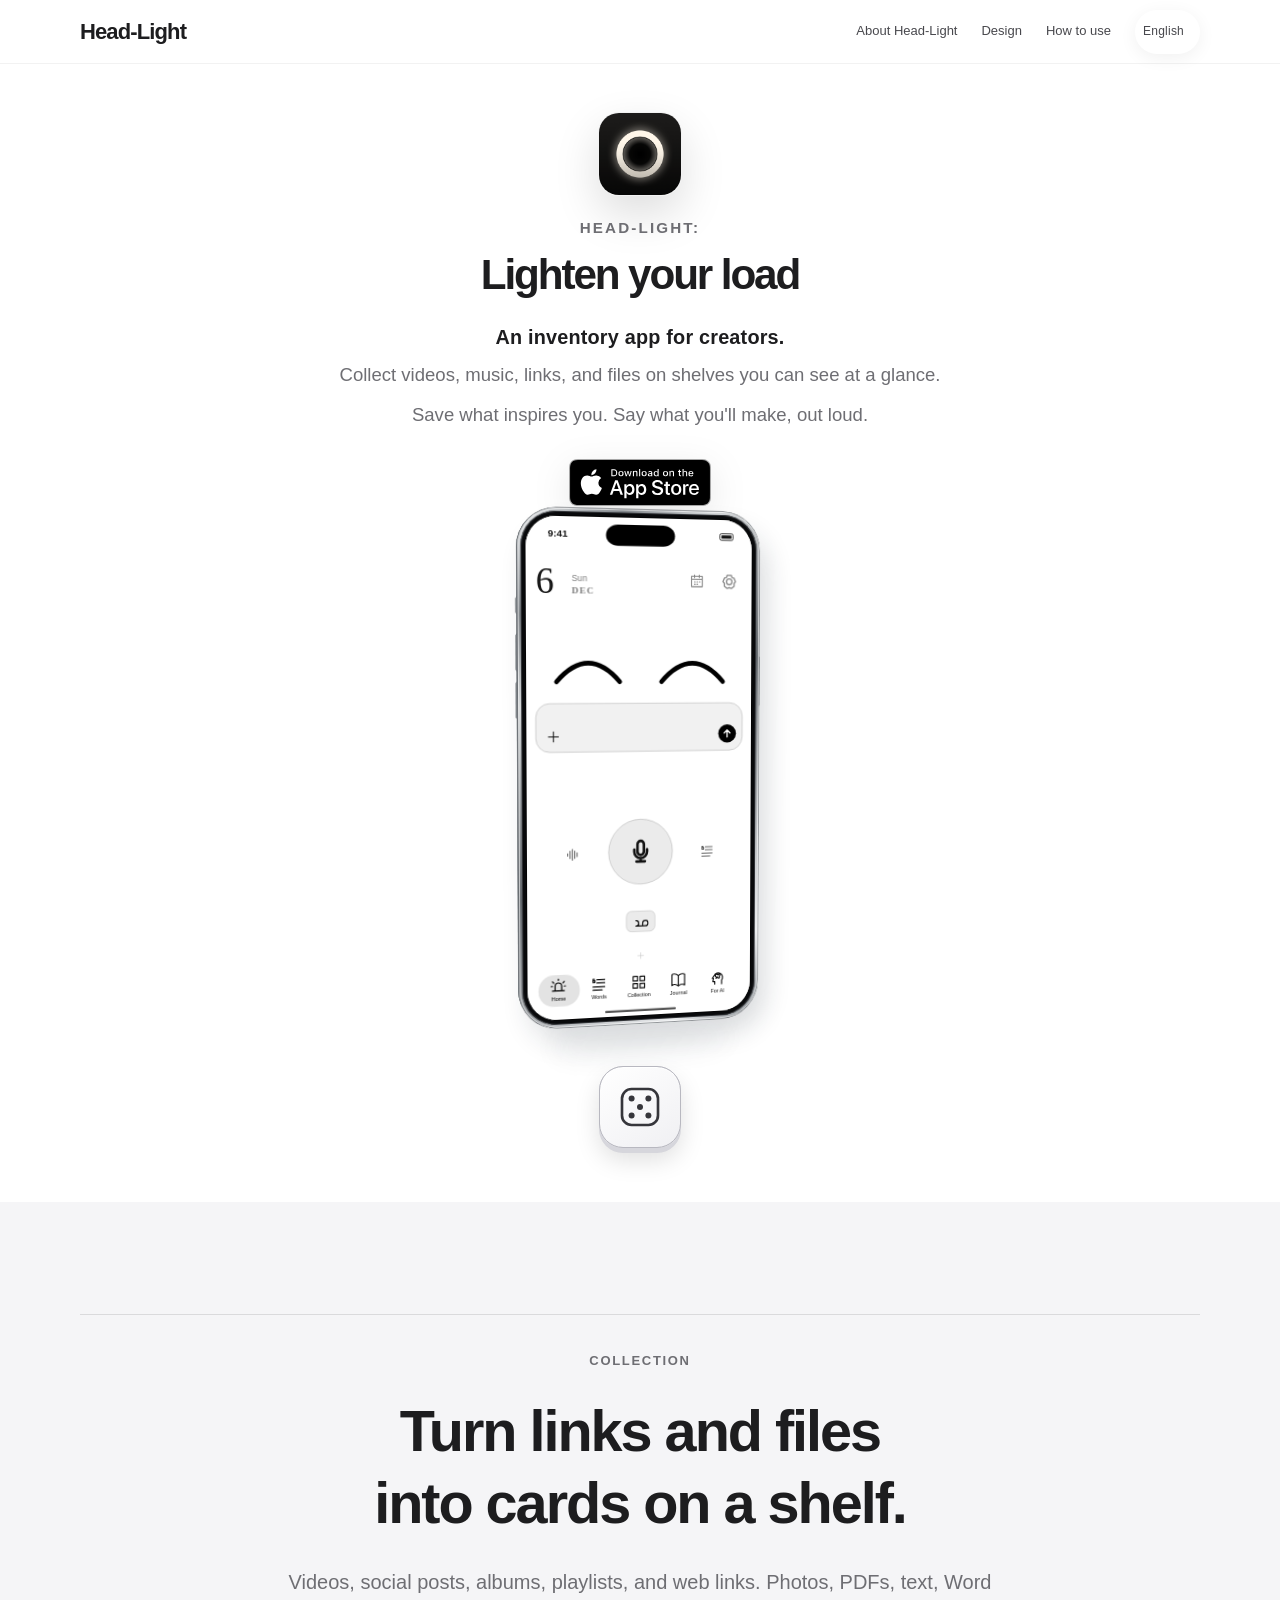
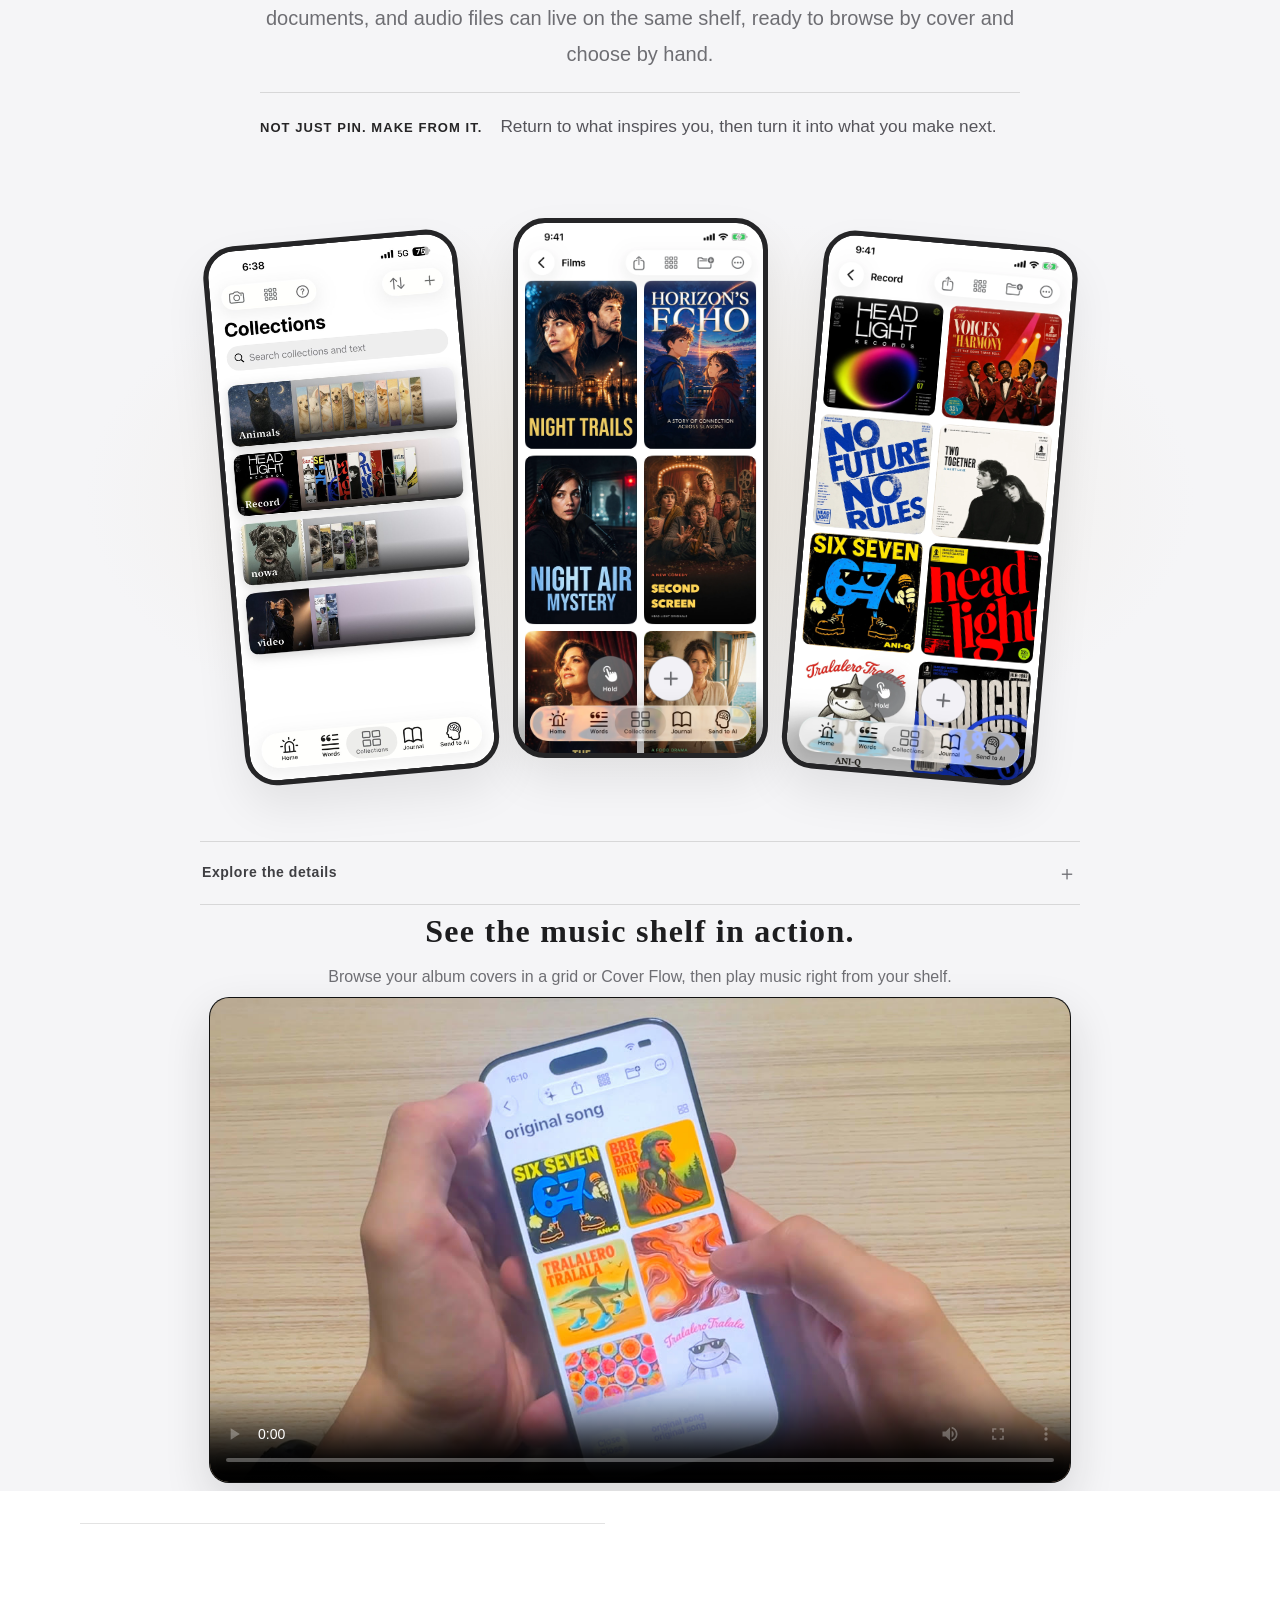
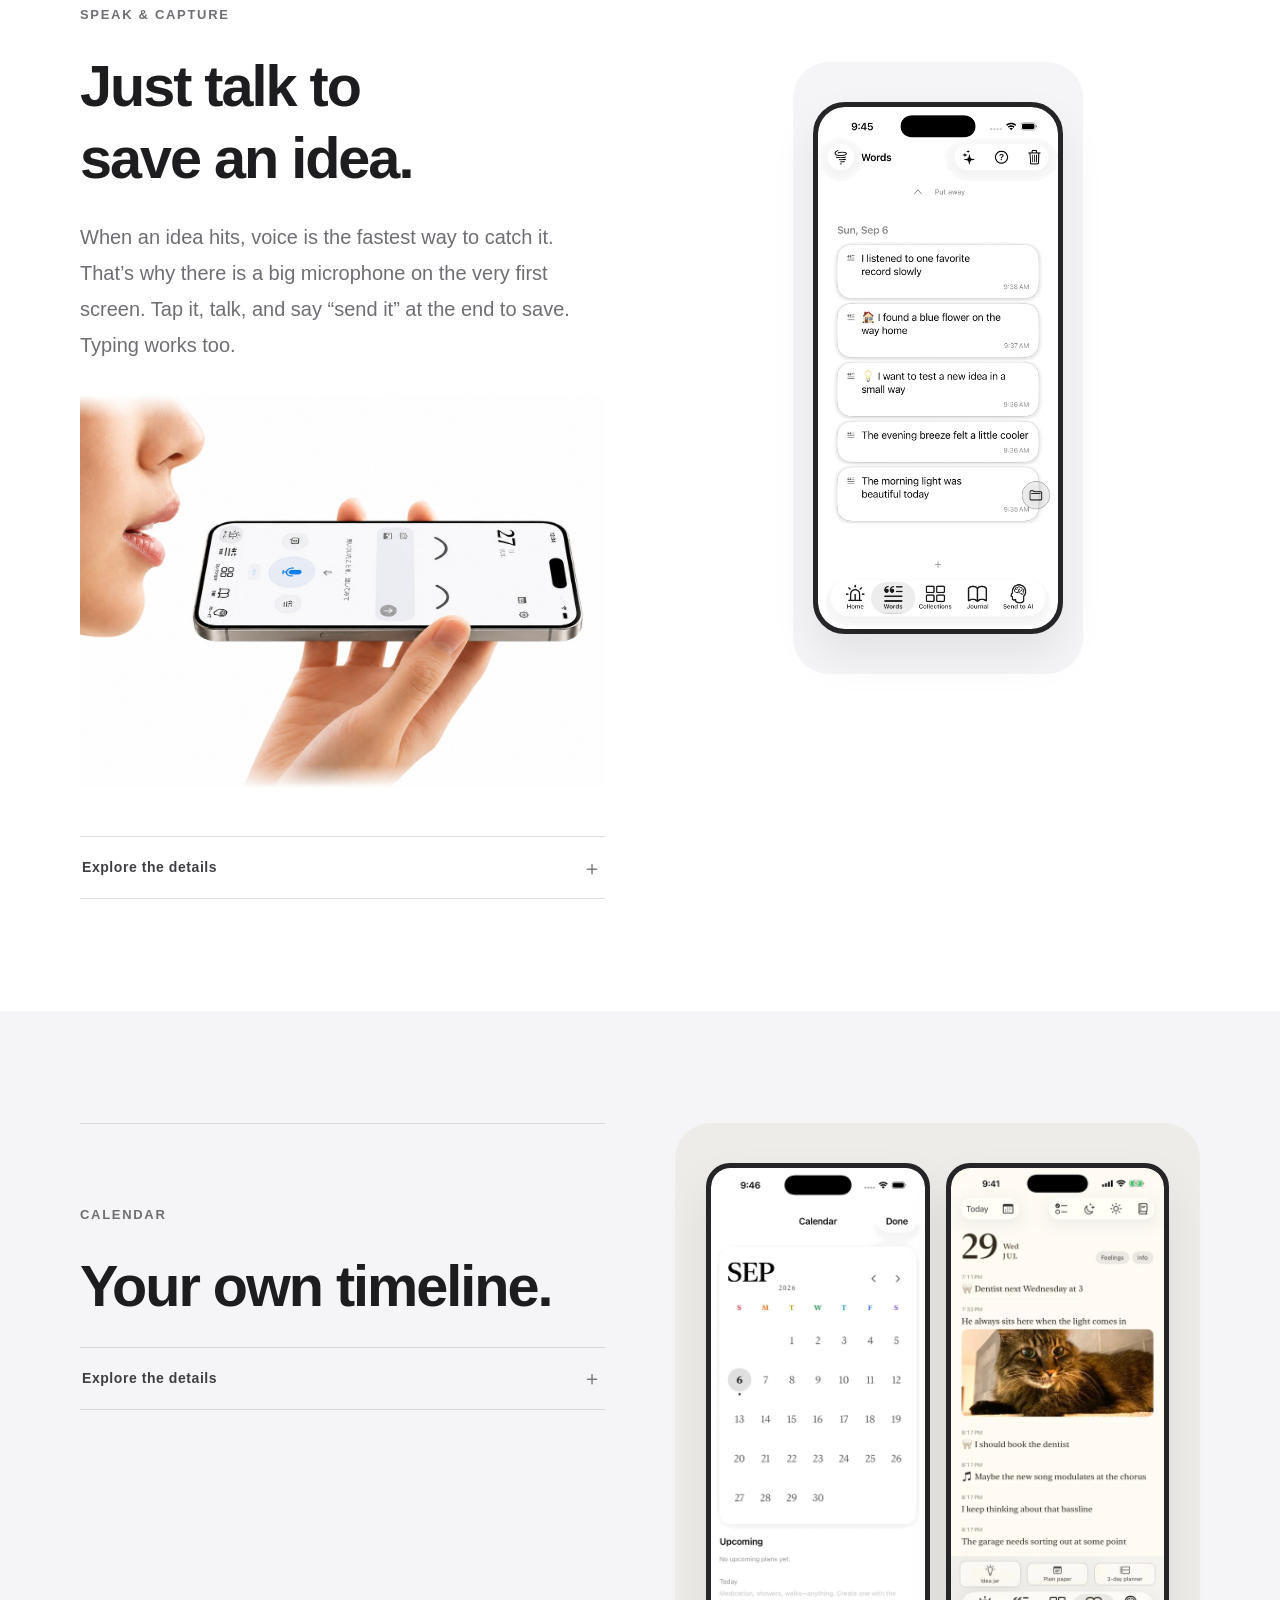
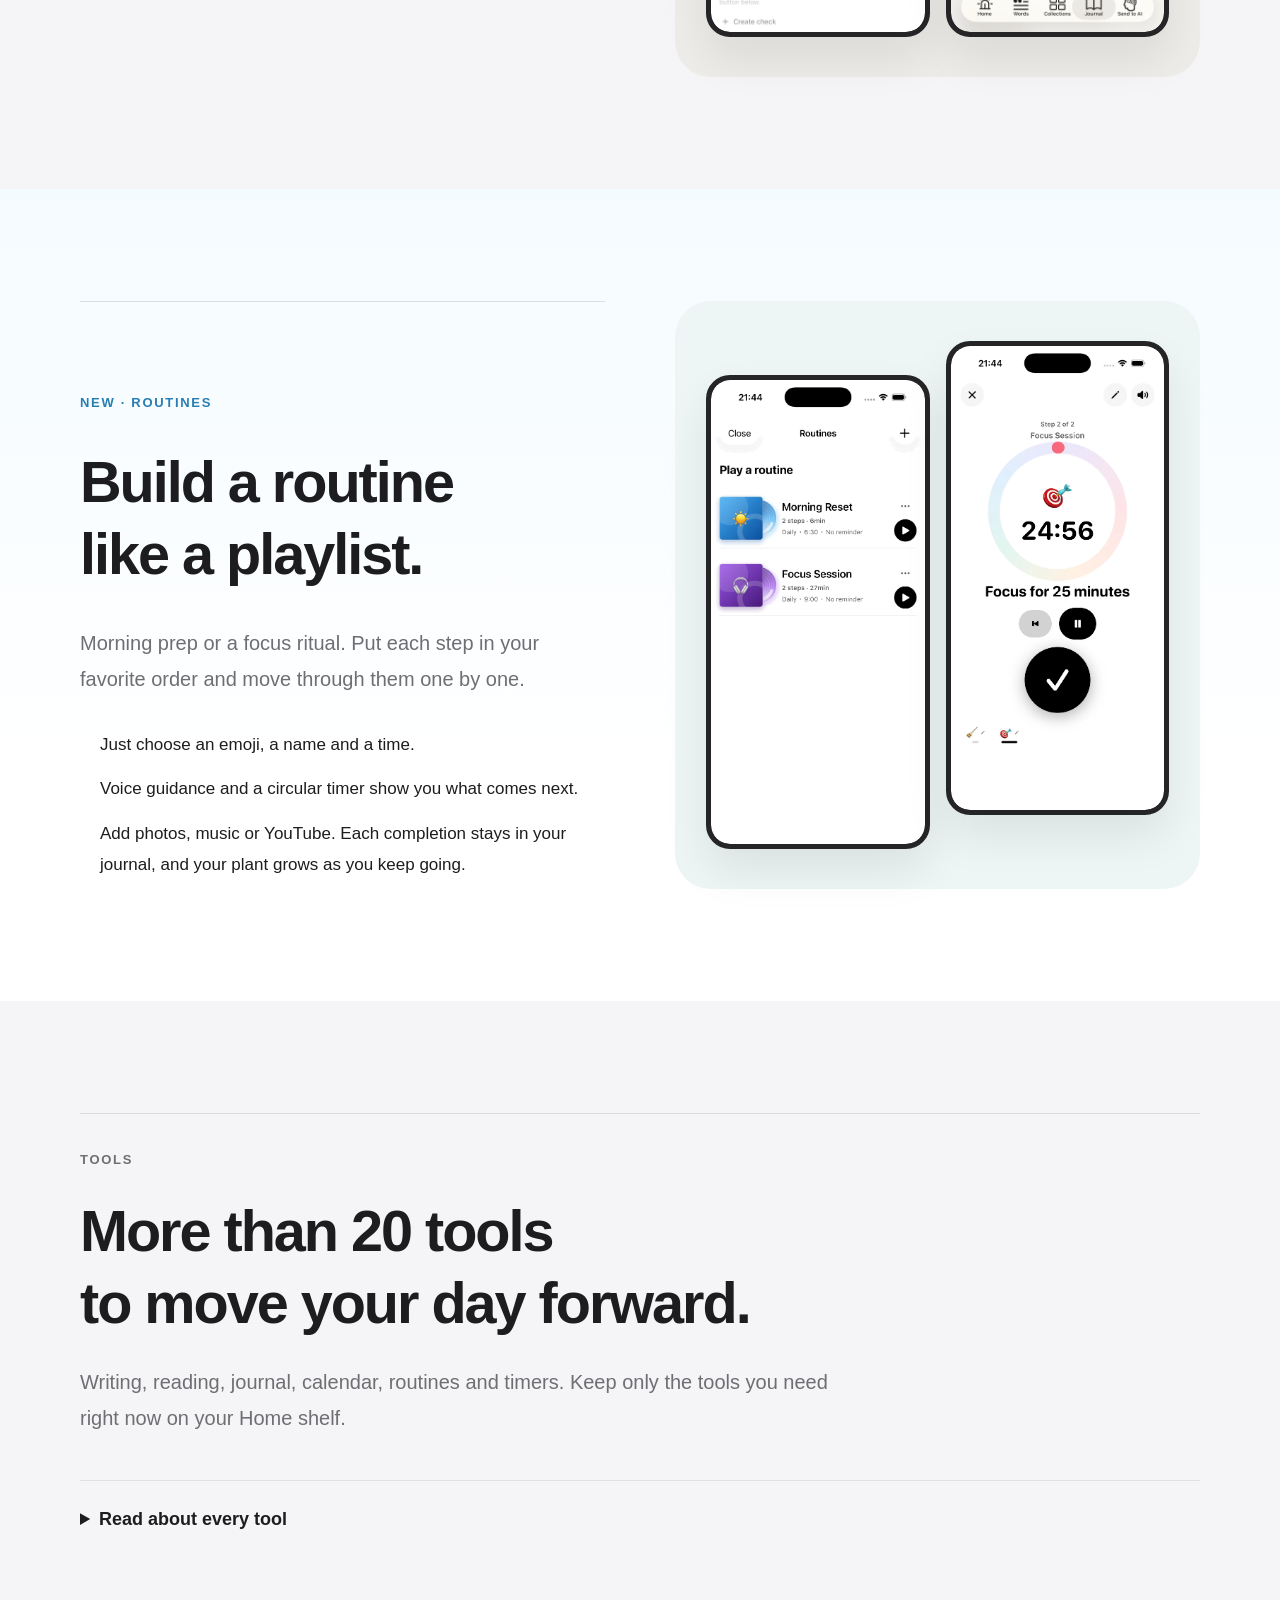
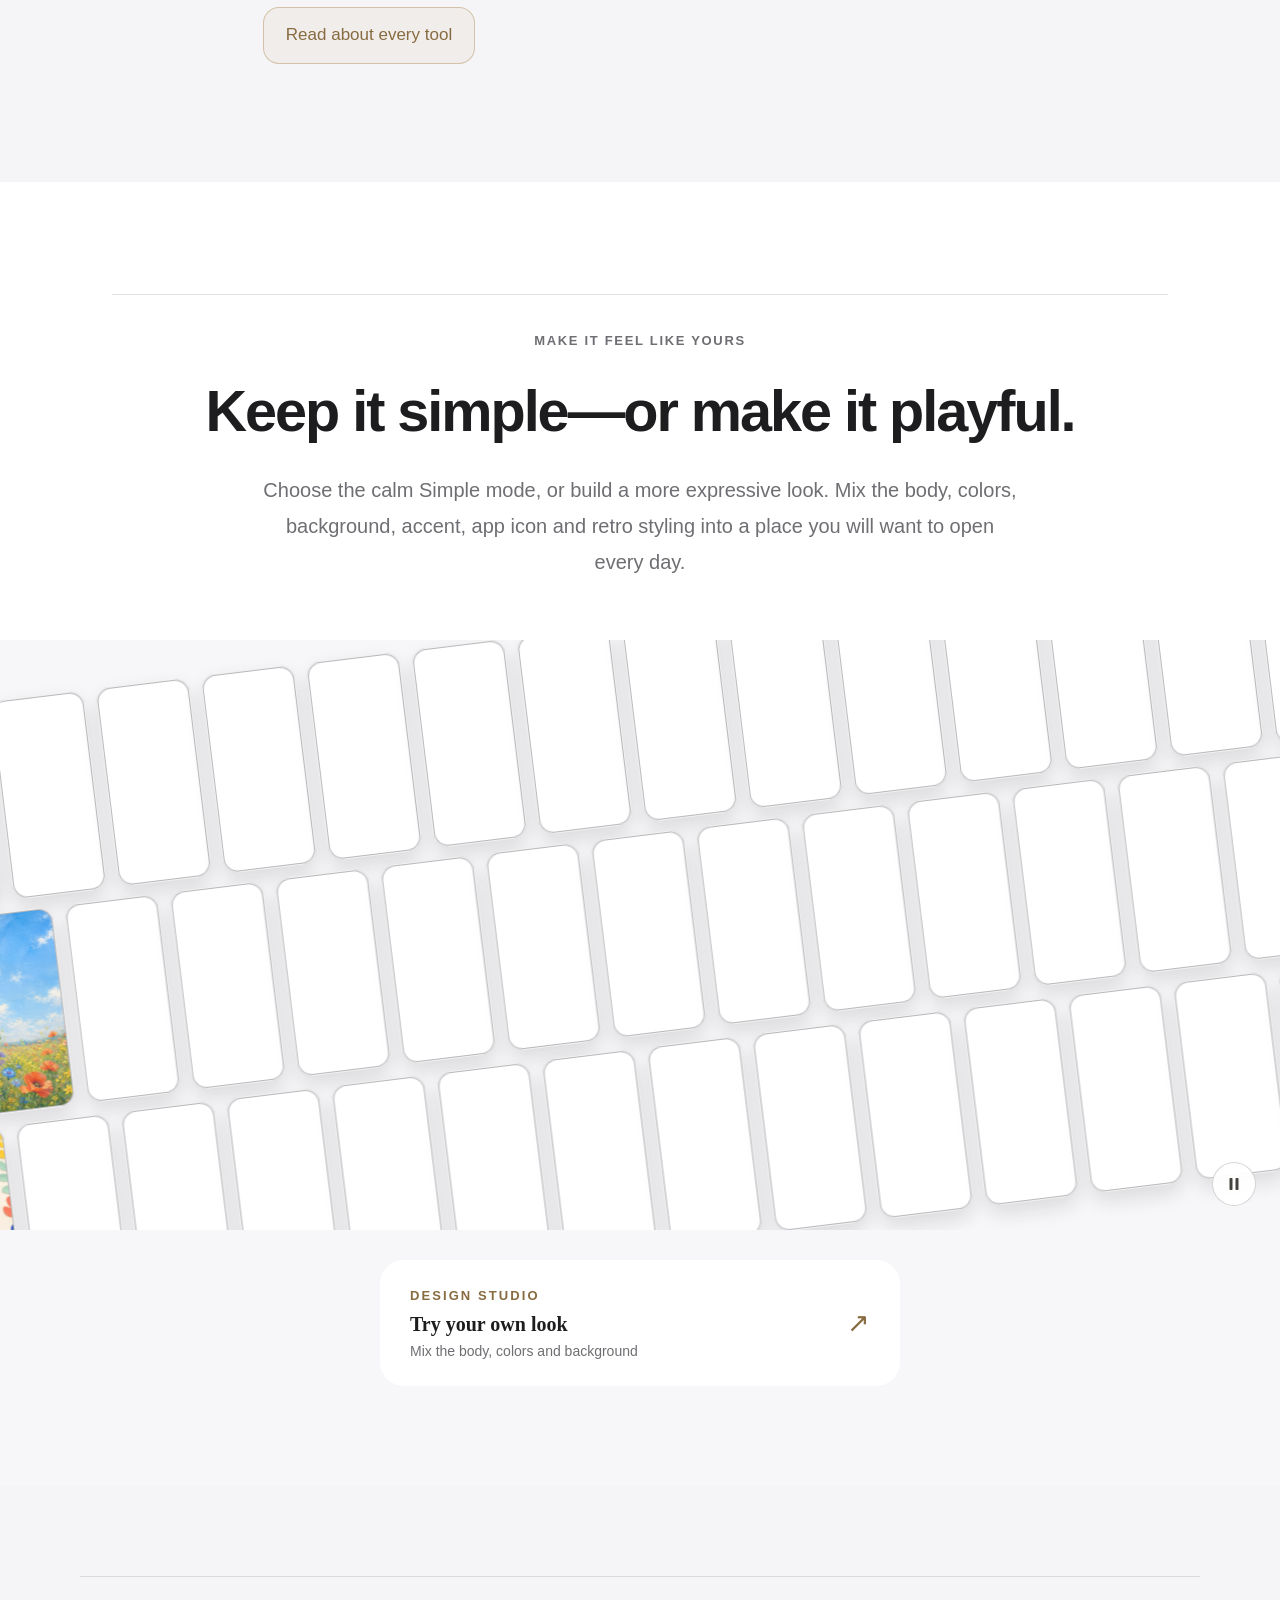
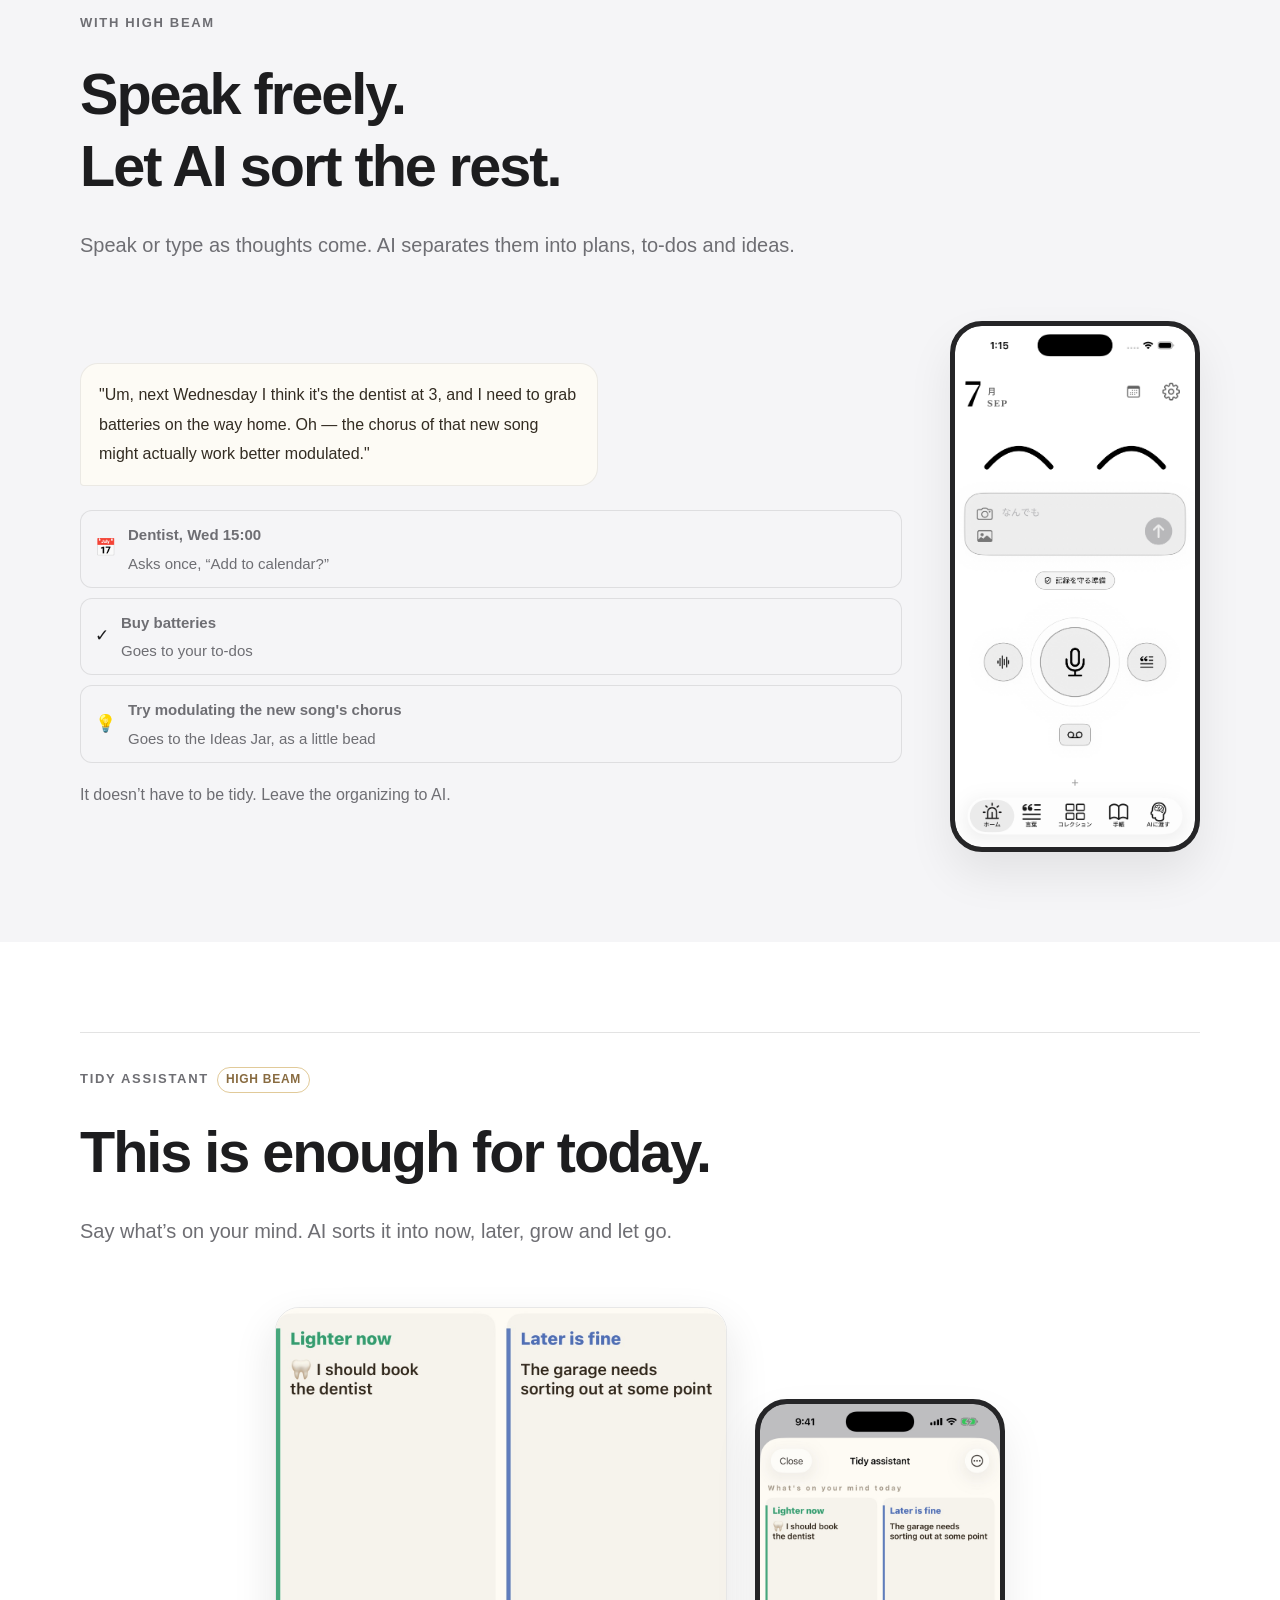
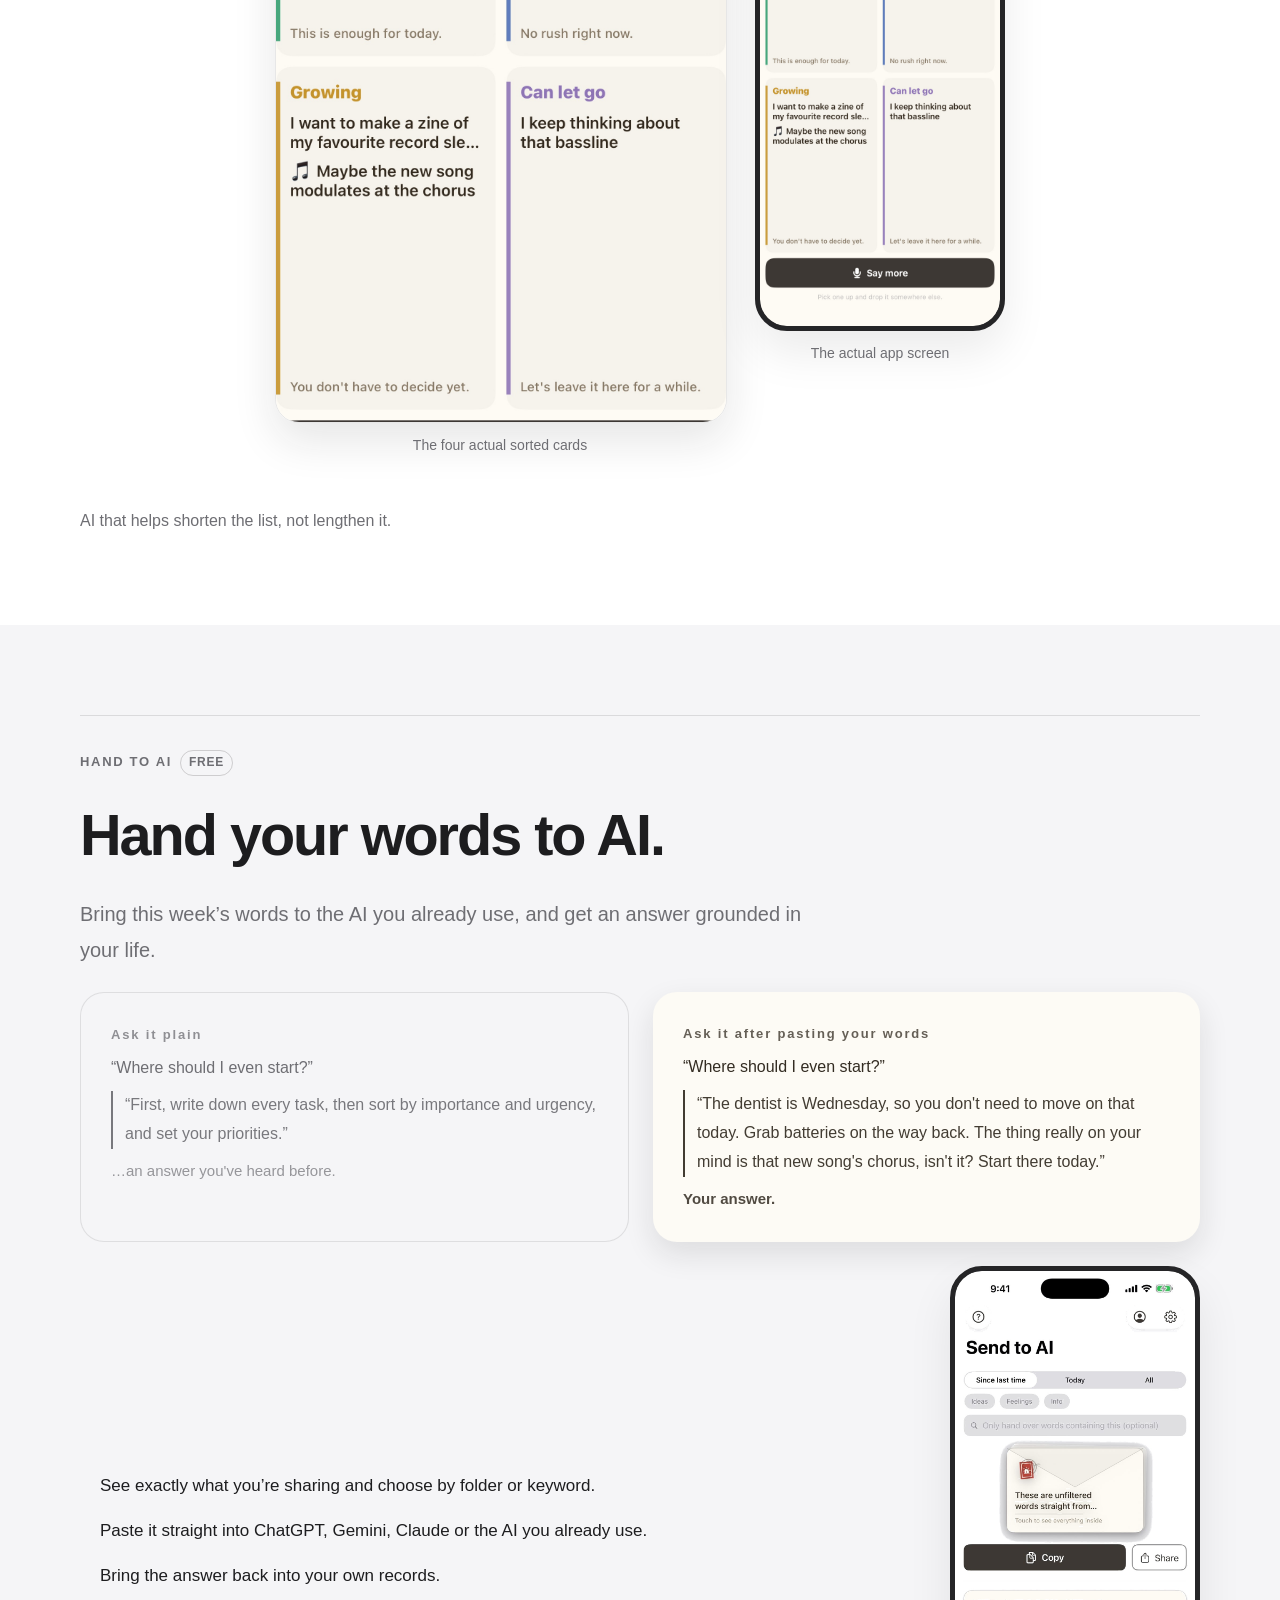
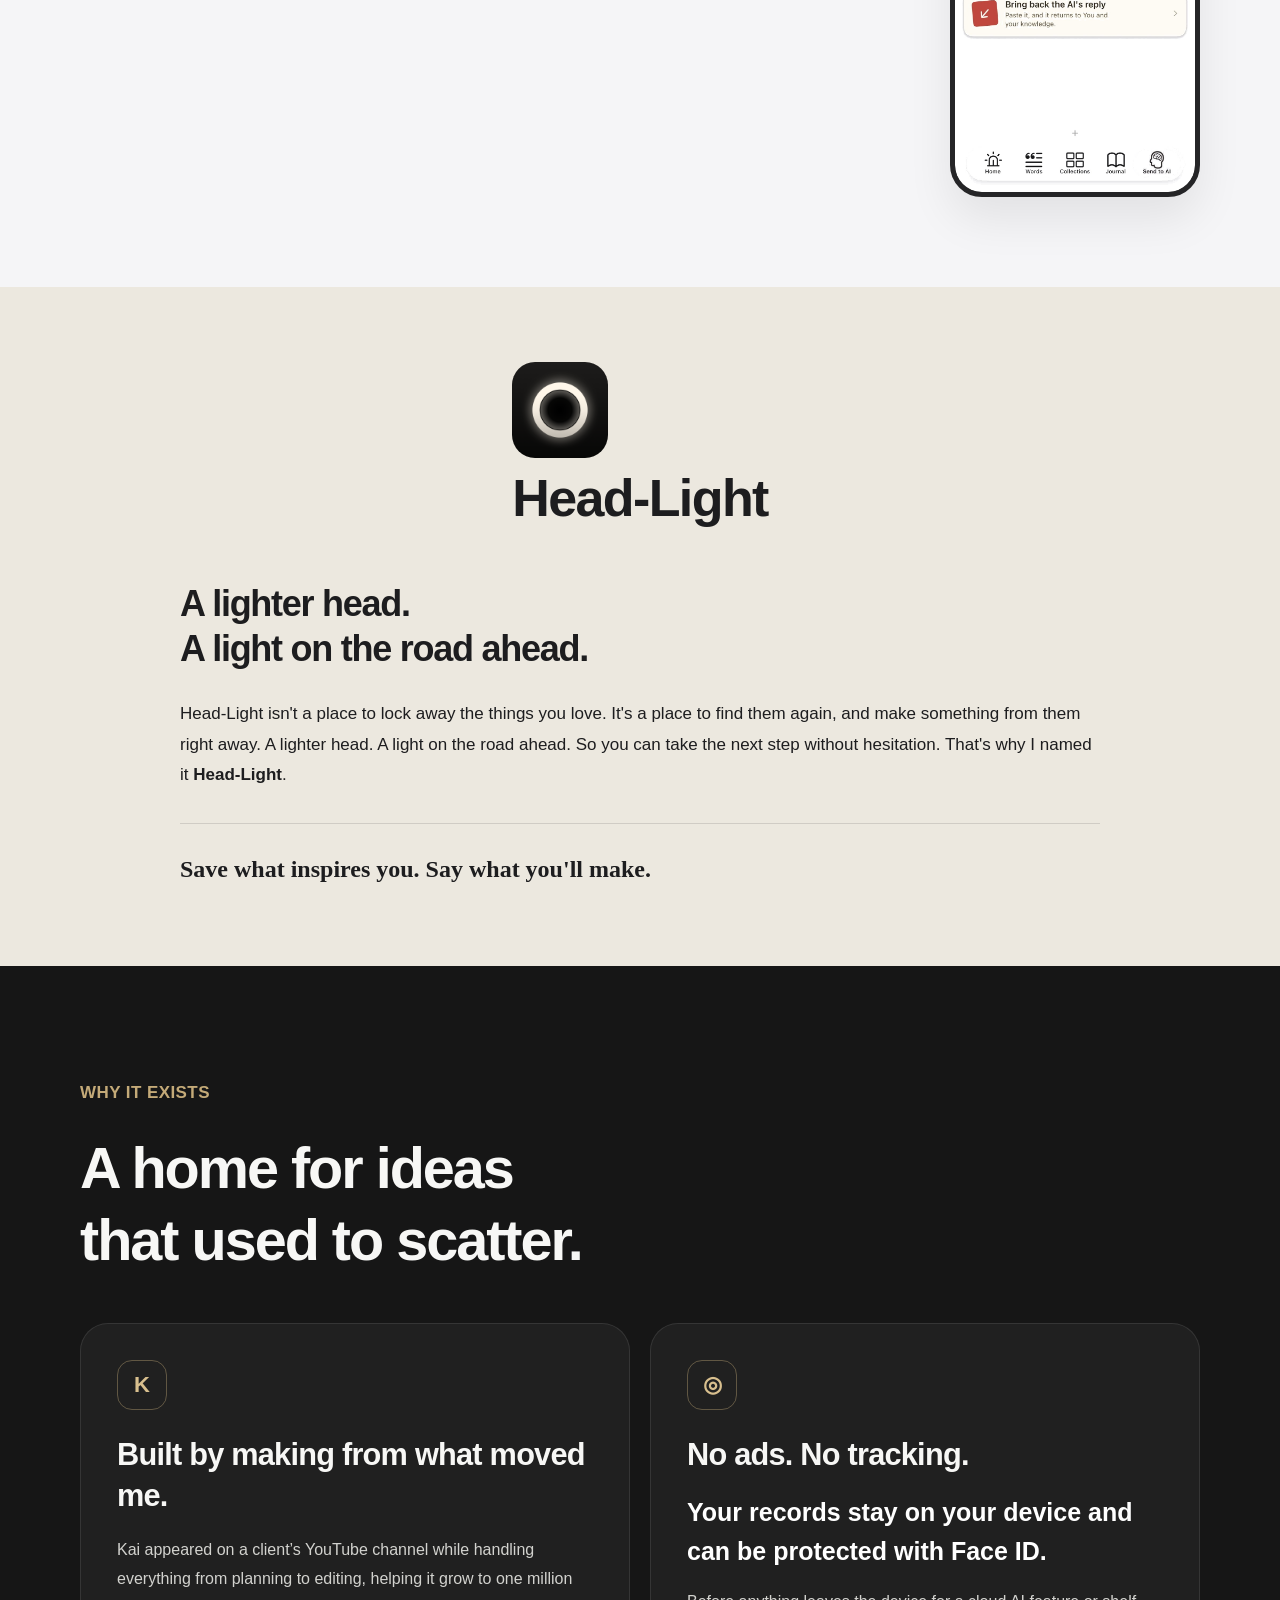
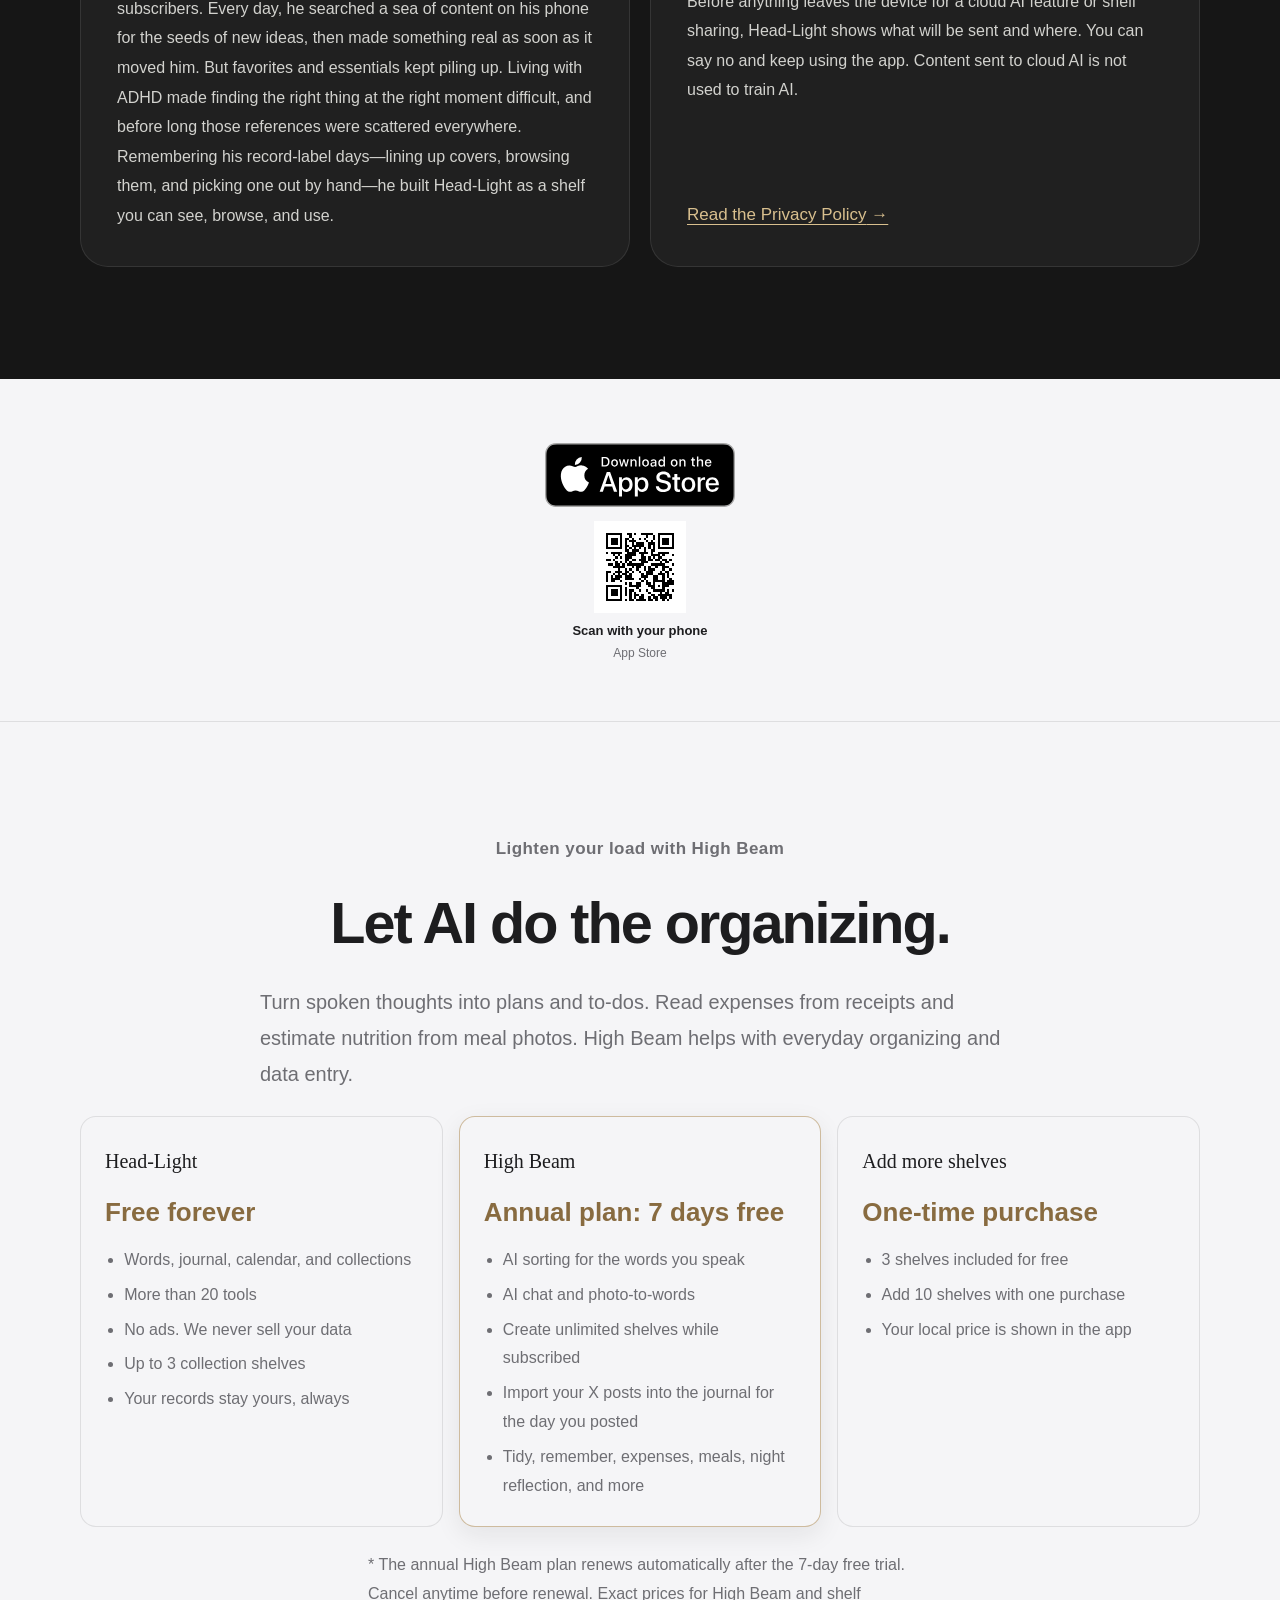
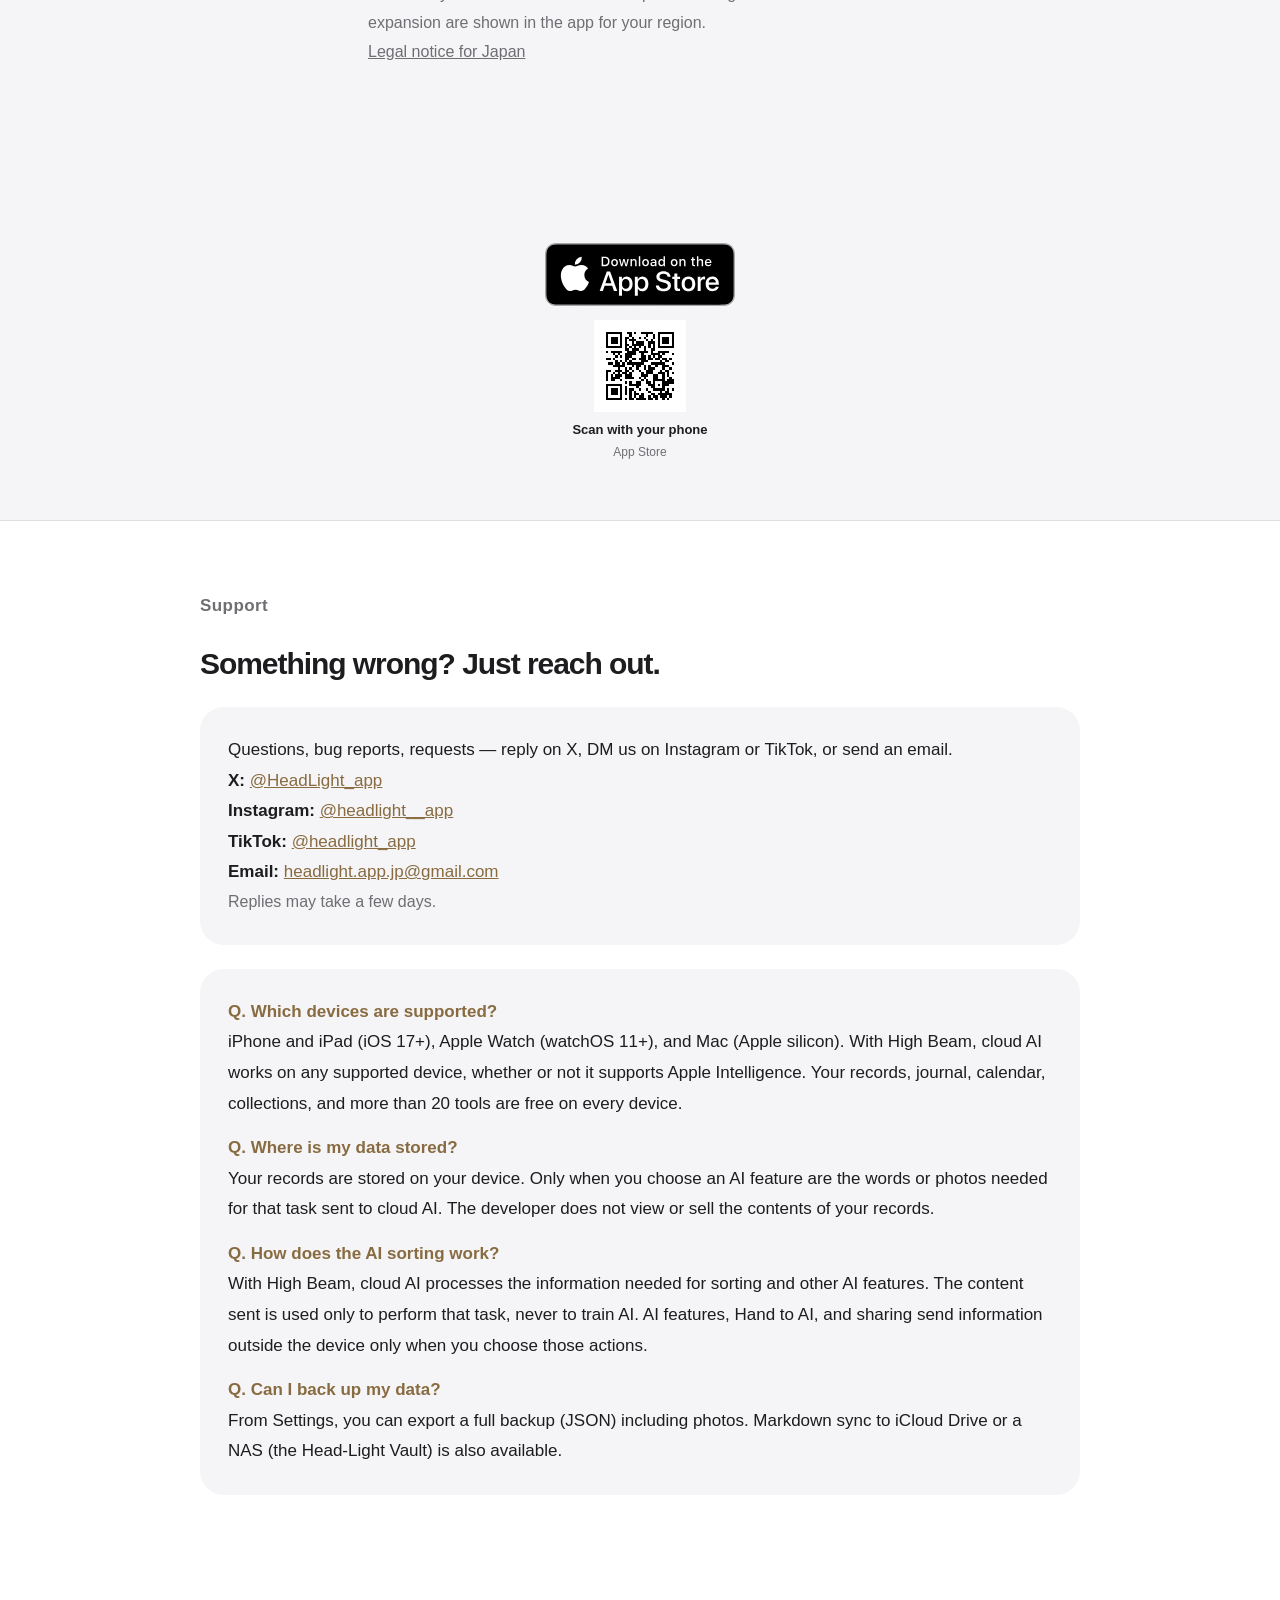
==== commit a85e845f: "Center and simplify homepage presentation" ====
--- a/index.html
+++ b/index.html
@@ -916,7 +916,7 @@
 <link rel="stylesheet" href="design-assets/hero-gallery.css?v=20260907-live-queue">
 <script type="module" src="design-assets/hero-gallery.js?v=20260907-live-queue"></script>
 <link rel="stylesheet" href="design-assets/device.css?v=20260907-product">
-<link rel="stylesheet" href="design-assets/home-product.css?v=20260928-source-copy-v7">
+<link rel="stylesheet" href="design-assets/home-product.css?v=20260928-centered-editorial-v9">
 <script type="module" src="design-assets/home-product.js?v=20260928-creator-inventory"></script>
 <link rel="stylesheet" href="design-assets/site-nav.css?v=20260907-direct">
 <script type="module" src="design-assets/site-nav.js?v=20260907-direct"></script>
@@ -1151,6 +1151,8 @@
         <div class="phone"><img src="img/shots/02_words_ja.jpg" data-shot="02_words" loading="lazy" decoding="async" data-alt-ja="言葉のタブ。話した言葉が白い紙のカードで並ぶ" data-alt-en="The Words tab: spoken words lined up as white paper cards." data-alt-ko="말 탭. 말한 것이 흰 종이 카드로 늘어서 있다" alt="言葉のタブ。話した言葉が白い紙のカードで並ぶ"></div>
       </div>
       <div class="text">
+        <details class="feature-details">
+          <summary class="feature-details-summary"><span data-i18n="ja" data-static-localized>詳しい機能を見る</span><span data-i18n="en" data-static-localized>Explore the details</span><span data-i18n="ko" data-static-localized>자세한 기능 보기</span><span data-i18n="de" data-static-localized>Details entdecken</span><span data-i18n="zh-Hant" data-static-localized>查看詳細功能</span><span data-i18n="fr" data-static-localized>Voir les détails</span><span data-i18n="es" data-static-localized>Ver los detalles</span><span data-i18n="it" data-static-localized>Scopri i dettagli</span></summary>
         <ul class="points">
           <li><span data-i18n="ja">マイクを一度押して話し、最後に「送信」と言えば保存。止めるために、もう一度ボタンを押す必要はありません。</span><span data-i18n="en">Tap the microphone once, speak, and say “send it” to save. There is no need to tap again to stop.</span><span data-i18n="ko">마이크를 한 번 누르고 말한 뒤 “전송”이라고 하면 저장됩니다. 멈추려고 다시 누를 필요가 없어요.</span></li>
           <li hidden><span data-i18n="ja">ホームで話した言葉も、整理アシスタントで切り分けた言葉も、<strong>ここに集まる</strong>。</span><span data-i18n="en">Words captured from Home and words separated by the Tidy Assistant <strong>all gather here</strong>.</span><span data-i18n="ko">홈에서 말한 내용과 정리 어시스턴트가 나눈 말이 <strong>모두 여기에 모여요</strong>.</span></li>
@@ -1158,6 +1160,7 @@
           <li><span data-i18n="ja">日付、フォルダ、キーワードから、読み返したい言葉をすぐに見つけられる。</span><span data-i18n="en">Find any word again by date, folder or keyword.</span><span data-i18n="ko">날짜·폴더·키워드로 다시 읽고 싶은 말을 바로 찾을 수 있습니다.</span></li>
           <li><span data-i18n="ja">記録は端末の中だけ。削除しても30日間は元に戻せます。</span><span data-i18n="en">Your records stay on your device and can be protected with Face ID. Restore anything you delete for up to 30 days.</span><span data-i18n="ko">기록은 내 기기 안에만 보관됩니다. 삭제해도 30일 동안 되돌릴 수 있습니다.</span></li>
         </ul>
+        </details>
       </div>
     </div>
   </div>
@@ -1169,9 +1172,11 @@
     <div class="eyebrow"><span data-i18n="ja">コレクション</span><span data-i18n="en">Collection</span><span data-i18n="ko">컬렉션</span></div>
     <h2><span data-i18n="ja" data-static-localized>リンクもファイルも、<br>表紙のあるカードへ。</span><span data-i18n="en" data-static-localized>Turn links and files<br>into cards on a shelf.</span><span data-i18n="ko" data-static-localized>링크와 파일을<br>표지가 있는 카드로.</span><span data-i18n="de" data-static-localized>Links und Dateien werden<br>zu Karten im Regal.</span><span data-i18n="zh-Hant" data-static-localized>連結與檔案，<br>都變成架上的封面卡片。</span><span data-i18n="fr" data-static-localized>Liens et fichiers deviennent<br>des cartes sur une étagère.</span><span data-i18n="es" data-static-localized>Convierte enlaces y archivos<br>en tarjetas sobre una estantería.</span><span data-i18n="it" data-static-localized>Trasforma link e file<br>in schede su uno scaffale.</span></h2>
     <p class="lead"><span data-i18n="ja" data-static-localized>動画、SNSの投稿、アルバム、プレイリスト、Webリンク。写真、PDF、テキスト、Word、音声ファイルも、ひとつの棚へ。表紙を眺めながら、必要なものを手で選べます。</span><span data-i18n="en" data-static-localized>Videos, social posts, albums, playlists, and web links. Photos, PDFs, text, Word documents, and audio files can live on the same shelf, ready to browse by cover and choose by hand.</span><span data-i18n="ko" data-static-localized>영상, SNS 게시물, 앨범, 플레이리스트, 웹 링크. 사진, PDF, 텍스트, Word, 오디오 파일도 같은 선반에 놓고 표지를 보며 직접 고를 수 있어요.</span><span data-i18n="de" data-static-localized>Videos, Social Posts, Alben, Playlists und Weblinks. Auch Fotos, PDFs, Text-, Word- und Audiodateien liegen im selben Regal und lassen sich über ihre Cover durchblättern.</span><span data-i18n="zh-Hant" data-static-localized>影片、社群貼文、專輯、播放清單與網頁連結，還有照片、PDF、文字、Word 與音訊檔案，都能放在同一個架上，依封面瀏覽與挑選。</span><span data-i18n="fr" data-static-localized>Vidéos, publications, albums, playlists et liens web. Photos, PDF, textes, documents Word et fichiers audio peuvent partager la même étagère, à parcourir par leurs couvertures.</span><span data-i18n="es" data-static-localized>Vídeos, publicaciones, álbumes, playlists y enlaces web. Fotos, PDF, textos, documentos Word y archivos de audio caben en la misma estantería para explorarlos por sus portadas.</span><span data-i18n="it" data-static-localized>Video, post, album, playlist e link web. Foto, PDF, testi, documenti Word e file audio possono stare sullo stesso scaffale, da sfogliare attraverso le copertine.</span></p>
-    <p class="collection-beyond-pin"><strong>Not just pin.</strong> <span data-i18n="ja" data-static-localized>集めて終わりではなく、見返して、声にして、次につくるものへ。</span><span data-i18n="en" data-static-localized>Collect what inspires you, return to it, and turn it into what you make next.</span><span data-i18n="ko" data-static-localized>모으는 데서 끝나지 않고, 다시 보고 말로 남겨 다음 창작으로 이어 가세요.</span><span data-i18n="de" data-static-localized>Sammle, was dich inspiriert, kehre dazu zurück und mach daraus dein nächstes Werk.</span><span data-i18n="zh-Hant" data-static-localized>不只收藏；再次翻看、說出想法，再讓它成為下一個創作。</span><span data-i18n="fr" data-static-localized>Rassemblez ce qui vous inspire, retrouvez-le et transformez-le en votre prochaine création.</span><span data-i18n="es" data-static-localized>Reúne lo que te inspira, vuelve a ello y conviértelo en tu próxima creación.</span><span data-i18n="it" data-static-localized>Raccogli ciò che ti ispira, ritrovalo e trasformalo nella tua prossima creazione.</span></p>
+    <p class="collection-beyond-pin"><strong>Not just pin. Make from it.</strong><span data-i18n="ja" data-static-localized>集めたものを見返し、そこから生まれたひらめきを、次の創作へ。</span><span data-i18n="en" data-static-localized>Return to what inspires you, then turn it into what you make next.</span><span data-i18n="ko" data-static-localized>모으는 데서 끝나지 않고, 다시 보고 말로 남겨 다음 창작으로 이어 가세요.</span><span data-i18n="de" data-static-localized>Sammle, was dich inspiriert, kehre dazu zurück und mach daraus dein nächstes Werk.</span><span data-i18n="zh-Hant" data-static-localized>不只收藏；再次翻看、說出想法，再讓它成為下一個創作。</span><span data-i18n="fr" data-static-localized>Rassemblez ce qui vous inspire, retrouvez-le et transformez-le en votre prochaine création.</span><span data-i18n="es" data-static-localized>Reúne lo que te inspira, vuelve a ello y conviértelo en tu próxima creación.</span><span data-i18n="it" data-static-localized>Raccogli ciò che ti ispira, ritrovalo e trasformalo nella tua prossima creazione.</span></p>
     <div class="cols">
       <div class="text">
+        <details class="feature-details">
+          <summary class="feature-details-summary"><span data-i18n="ja" data-static-localized>詳しい機能を見る</span><span data-i18n="en" data-static-localized>Explore the details</span><span data-i18n="ko" data-static-localized>자세한 기능 보기</span><span data-i18n="de" data-static-localized>Details entdecken</span><span data-i18n="zh-Hant" data-static-localized>查看詳細功能</span><span data-i18n="fr" data-static-localized>Voir les détails</span><span data-i18n="es" data-static-localized>Ver los detalles</span><span data-i18n="it" data-static-localized>Scopri i dettagli</span></summary>
         <ul class="points">
           <li><span data-i18n="ja">リンクを貼るだけで、サムネイル付きのカードになる。</span><span data-i18n="en">Paste a link and it becomes a card with its thumbnail.</span><span data-i18n="ko">링크를 붙여넣기만 하면 썸네일이 있는 카드가 돼요.</span></li>
           <li><span data-i18n="ja">カードからリンクを開く。音楽なら、その場で再生できる。</span><span data-i18n="en">Open the link from its card. Music can play right there.</span><span data-i18n="ko">카드에서 링크를 열어요. 음악은 그 자리에서 재생할 수 있어요.</span></li>
@@ -1184,6 +1189,7 @@
           <li hidden><span data-i18n="ja">棚は1枚の画像にして、SNSに貼れる。</span><span data-i18n="en">Turn your shelf into a single image and share it.</span><span data-i18n="ko">선반은 이미지 한 장으로 만들어서, SNS에 올릴 수 있어요.</span></li>
         </ul>
         <p class="sub"><span data-i18n="ja" data-static-localized>しまい込む場所ではなく、見つけ直して、すぐ使うための棚です。</span><span data-i18n="en" data-static-localized>A shelf for finding things again and putting them to use—not locking them away.</span><span data-i18n="ko" data-static-localized>가둬 두는 곳이 아니라, 다시 찾아 바로 쓰기 위한 선반이에요.</span><span data-i18n="de" data-static-localized>Ein Regal zum Wiederfinden und Weiterverwenden, nicht zum Wegschließen.</span><span data-i18n="zh-Hant" data-static-localized>這不是把喜愛封存起來的地方，而是再次找到並立刻使用的架子。</span><span data-i18n="fr" data-static-localized>Une étagère pour retrouver et utiliser, pas pour enfermer.</span><span data-i18n="es" data-static-localized>Una estantería para volver a encontrar y usar, no para guardar bajo llave.</span><span data-i18n="it" data-static-localized>Uno scaffale per ritrovare e usare, non per chiudere tutto via.</span></p>
+        </details>
       </div>
       <div class="shots collection-shots">
         <div class="phone small"><img src="img/shots/03_collections_ja.jpg" data-shot="03_collections" loading="lazy" decoding="async" data-alt-ja="コレクションの棚。自分の名前を付けたボードが並ぶ" data-alt-en="The collection shelf, with boards you have named lined up." data-alt-ko="컬렉션 선반. 직접 이름 붙인 보드가 늘어서 있다" alt="コレクションの棚。自分の名前を付けたボードが並ぶ"></div>
@@ -1414,6 +1420,8 @@
         <div class="phone small"><img src="img/shots/06_journal_cat_ja.webp" data-shot="06_journal_cat" data-shot-ext="webp" loading="lazy" decoding="async" data-alt-ja="手帳の1日のページ。言葉や予定と一緒に、朝の光の中にいる猫の写真が時間順に残っている" data-alt-en="A day's journal page where words, plans, and a photo of a cat in the morning light appear in time order." data-alt-ko="말과 일정, 아침 햇살 속 고양이 사진이 시간순으로 남아 있는 하루의 수첩 화면" alt="手帳の1日のページ。言葉や予定と一緒に猫の写真が時間順に残っている"></div>
       </div>
       <div class="text">
+        <details class="feature-details">
+          <summary class="feature-details-summary"><span data-i18n="ja" data-static-localized>詳しい機能を見る</span><span data-i18n="en" data-static-localized>Explore the details</span><span data-i18n="ko" data-static-localized>자세한 기능 보기</span><span data-i18n="de" data-static-localized>Details entdecken</span><span data-i18n="zh-Hant" data-static-localized>查看詳細功能</span><span data-i18n="fr" data-static-localized>Voir les détails</span><span data-i18n="es" data-static-localized>Ver los detalles</span><span data-i18n="it" data-static-localized>Scopri i dettagli</span></summary>
         <ul class="points">
           <li><span data-i18n="ja">話した言葉、写真、できたことが、<strong>実際の時刻</strong>に並ぶ。</span><span data-i18n="en">Words, photos and things you completed appear at <strong>the time they actually happened</strong>.</span><span data-i18n="ko">말과 사진, 해낸 일이 <strong>실제 시각</strong>에 맞춰 나란히 놓여요.</span></li>
           <li hidden>
@@ -1430,6 +1438,7 @@
           <li><span data-i18n="ja">先の日には、予定やメモを書いてリマインダーを付けられる。</span><span data-i18n="en">Add plans or notes to a future day and set a reminder.</span><span data-i18n="ko">앞으로의 날짜에는 일정이나 메모를 적고 알림을 붙일 수 있어요.</span></li>
           <li hidden><span data-i18n="ja">「来週水曜3時に歯医者」と話せば、iPhoneのカレンダーへの登録も一度だけ誘ってくれる。<span class="note">勝手には登録しません。あなたの予定を読む権限も持ちません。</span></span><span data-i18n="en">Say &ldquo;dentist next Wednesday at 3&rdquo; and it offers, once, to add it to your iPhone calendar. <span class="note">It never adds anything on its own, and it never reads your existing plans.</span></span><span data-i18n="ko">「다음 주 수요일 3시에 치과」라고 말하면, iPhone 캘린더 등록도 한 번만 물어봐요. <span class="note">멋대로 등록하지 않아요. 당신의 일정을 읽을 권한도 갖지 않아요.</span></span></li>
         </ul>
+        </details>
       </div>
     </div>
   </div>
--- a/design-assets/home-product.css
+++ b/design-assets/home-product.css
@@ -561,3 +561,111 @@
   .hero-product { min-height:470px; }
   .hero-product .hero-design-preview .device { --device-width:205px; --device-radius:32px; }
 }
+
+/* 2026-09-28: centered, borderless opening. */
+.hero {
+  display:flex;
+  flex-direction:column;
+  align-items:center;
+  justify-content:flex-start;
+  min-height:0;
+  padding:72px 24px 54px;
+  background:#fff;
+}
+.hero::after { content:none; }
+.hero .inner {
+  width:min(920px,100%);
+  align-items:center;
+  text-align:center;
+}
+.hero h1 { max-width:820px; }
+.hero .hero-positioning { max-width:700px; }
+.hero .tagline { max-width:760px; }
+.hero .store-download { align-items:center; }
+.hero-product {
+  width:min(720px,100%);
+  min-height:510px;
+  margin:18px auto 0;
+}
+.hero-product .hero-design-preview .device {
+  --device-width:245px;
+  --device-radius:38px;
+}
+
+/* Keep the supplied feature copy without presenting it as a wall of text. */
+.feature-details {
+  width:min(880px,100%);
+  margin:18px auto 0;
+  border-top:1px solid #1d1d1f24;
+  border-bottom:1px solid #1d1d1f24;
+  text-align:left;
+}
+.feature-details-summary {
+  position:relative;
+  padding:18px 34px 18px 2px;
+  color:#3f3f43;
+  font-size:14px;
+  font-weight:650;
+  letter-spacing:.04em;
+  cursor:pointer;
+  list-style:none;
+}
+.feature-details-summary::-webkit-details-marker { display:none; }
+.feature-details-summary::after {
+  content:"＋";
+  position:absolute;
+  right:2px;
+  top:50%;
+  transform:translateY(-50%);
+  color:#6e6e73;
+  font-size:20px;
+  font-weight:400;
+}
+.feature-details[open] .feature-details-summary::after { content:"−"; }
+.feature-details .points { margin:6px 0 22px; }
+.feature-details .sub { margin-bottom:22px; }
+#collection .feature-details .points { grid-template-columns:repeat(2,minmax(0,1fr)); gap:18px 30px; }
+#collection .cols { margin-top:14px; }
+#collection .collection-shots { padding-top:8px; }
+#words .feature-details,#journal .feature-details { margin-top:0; }
+
+@media(max-width:900px) {
+  .hero { padding-top:54px; }
+  .hero-product { min-height:480px; }
+}
+@media(max-width:560px) {
+  .hero { padding:42px 18px 34px; }
+  .hero-product { min-height:445px; margin-top:6px; }
+  .hero-product .hero-design-preview .device { --device-width:205px; --device-radius:32px; }
+  #collection .feature-details .points { grid-template-columns:1fr; }
+  .feature-details-summary { padding-block:16px; }
+}
+
+.collection-beyond-pin {
+  display:grid;
+  grid-template-columns:max-content minmax(0,1fr);
+  align-items:baseline;
+  gap:18px;
+  border-left:0;
+  border-top:1px solid #1d1d1f24;
+  padding:18px 0 0;
+  background:transparent;
+}
+.collection-beyond-pin strong {
+  margin:0;
+  font-size:13px;
+  letter-spacing:.08em;
+}
+@media(max-width:650px) {
+  .collection-beyond-pin { grid-template-columns:1fr; gap:7px; }
+}
+
+.hero { padding-top:48px; }
+.hero .inner { gap:15px; }
+.hero .appicon { width:82px; }
+.hero-product { margin-top:0; }
+@media(max-width:560px) {
+  .hero { padding-top:32px; }
+  .hero .inner { gap:13px; }
+  .hero .appicon { width:72px; }
+}
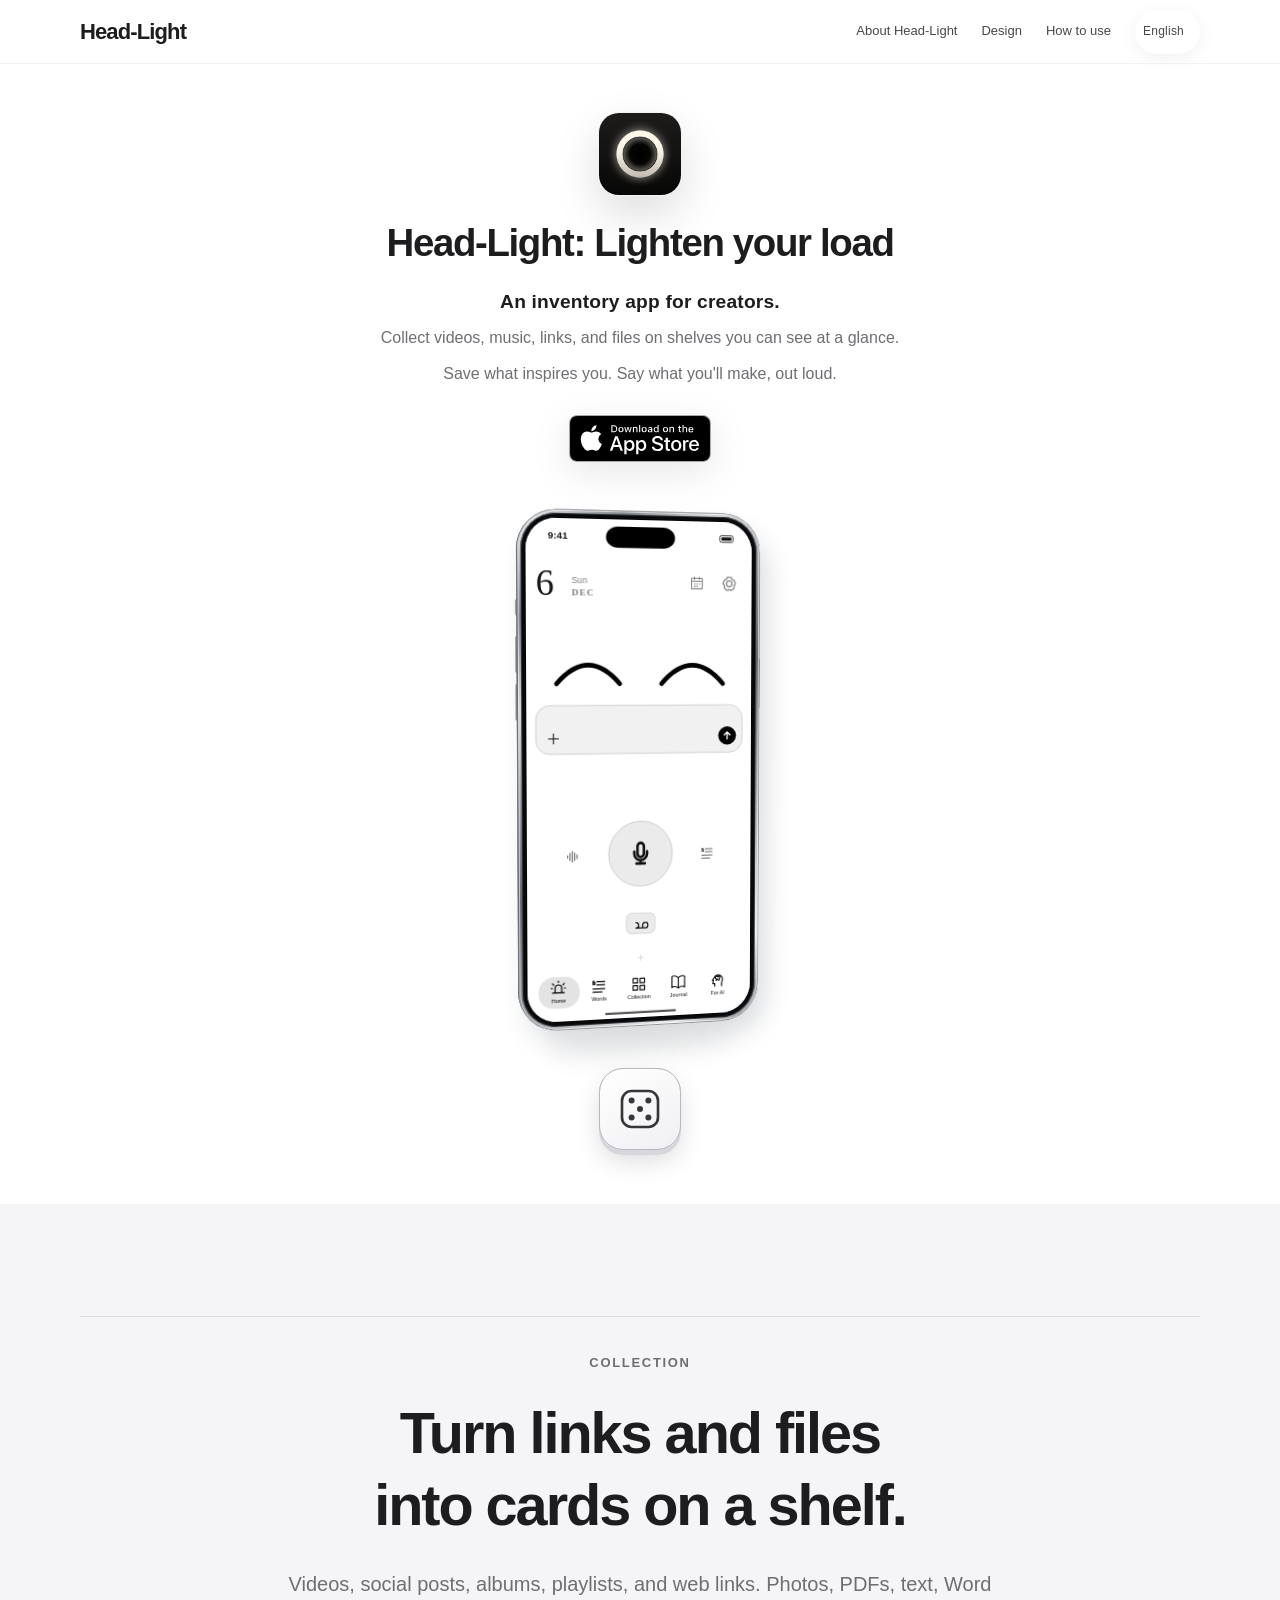
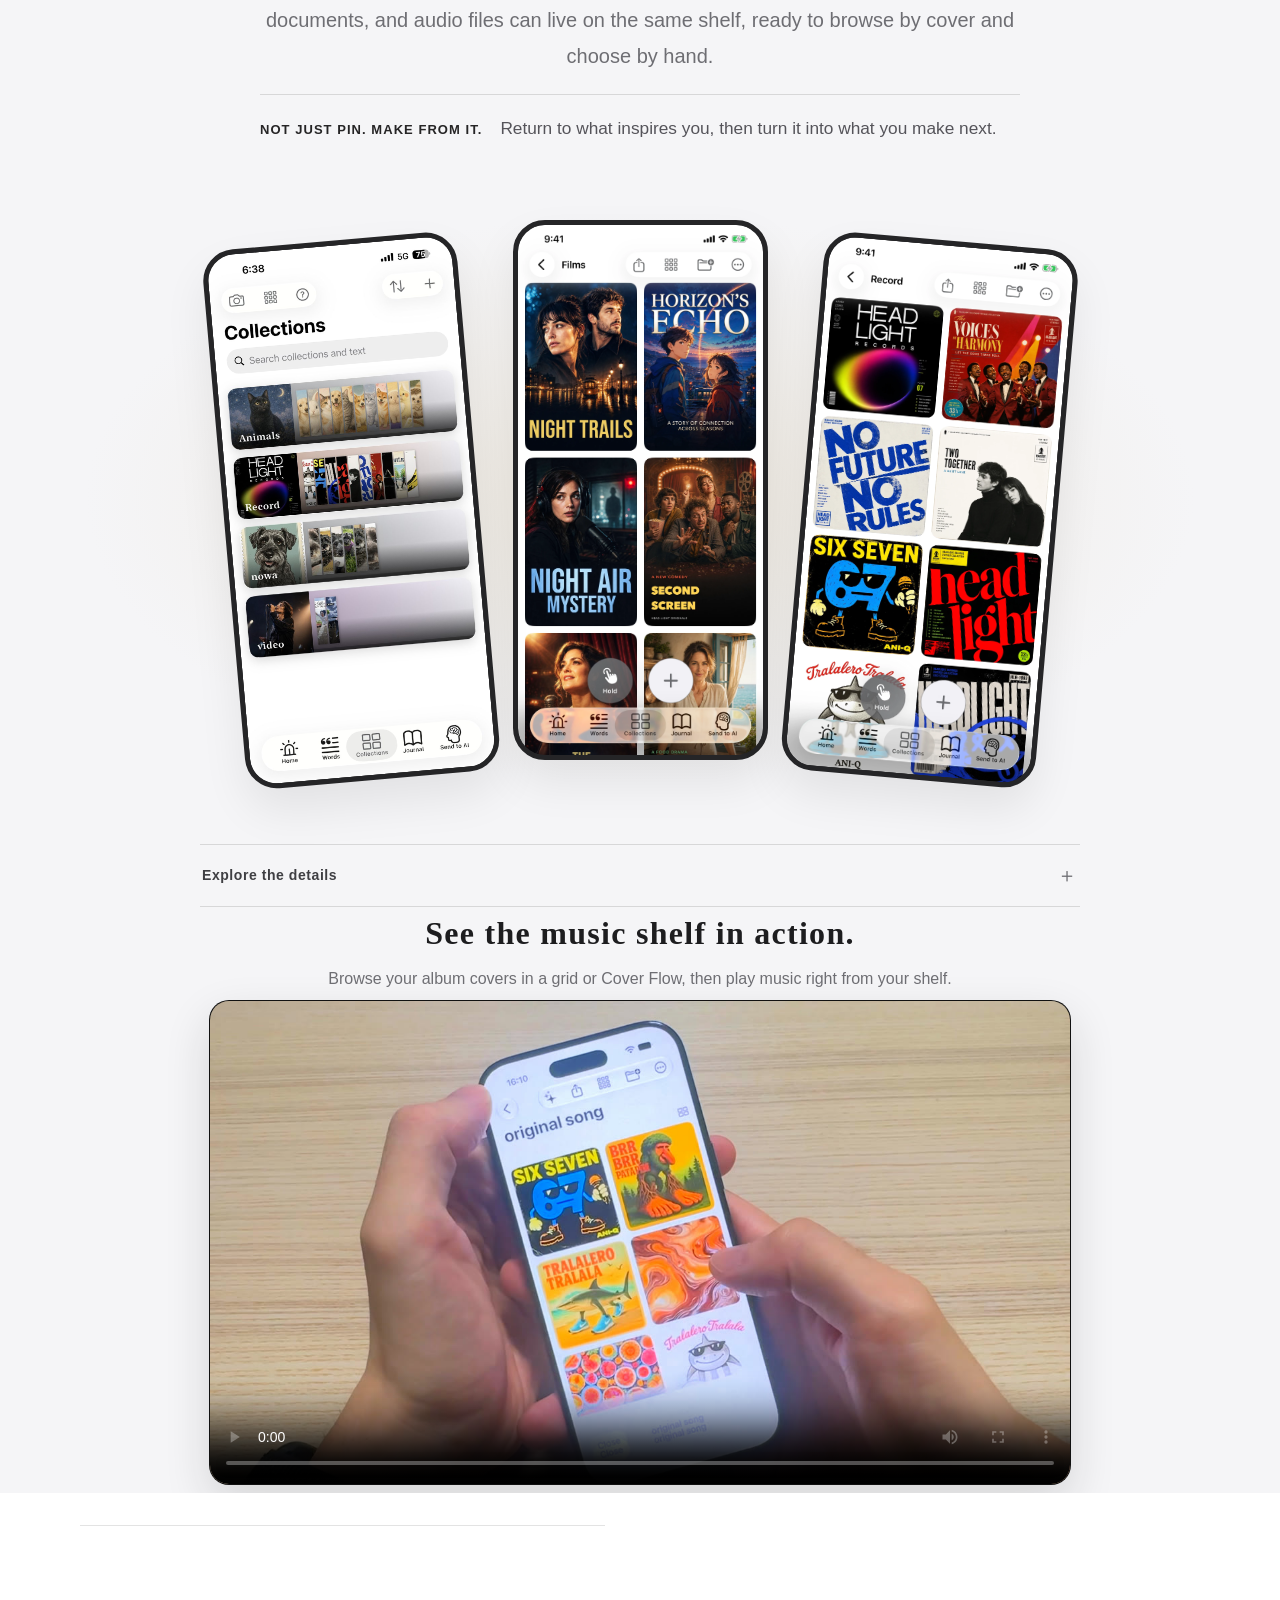
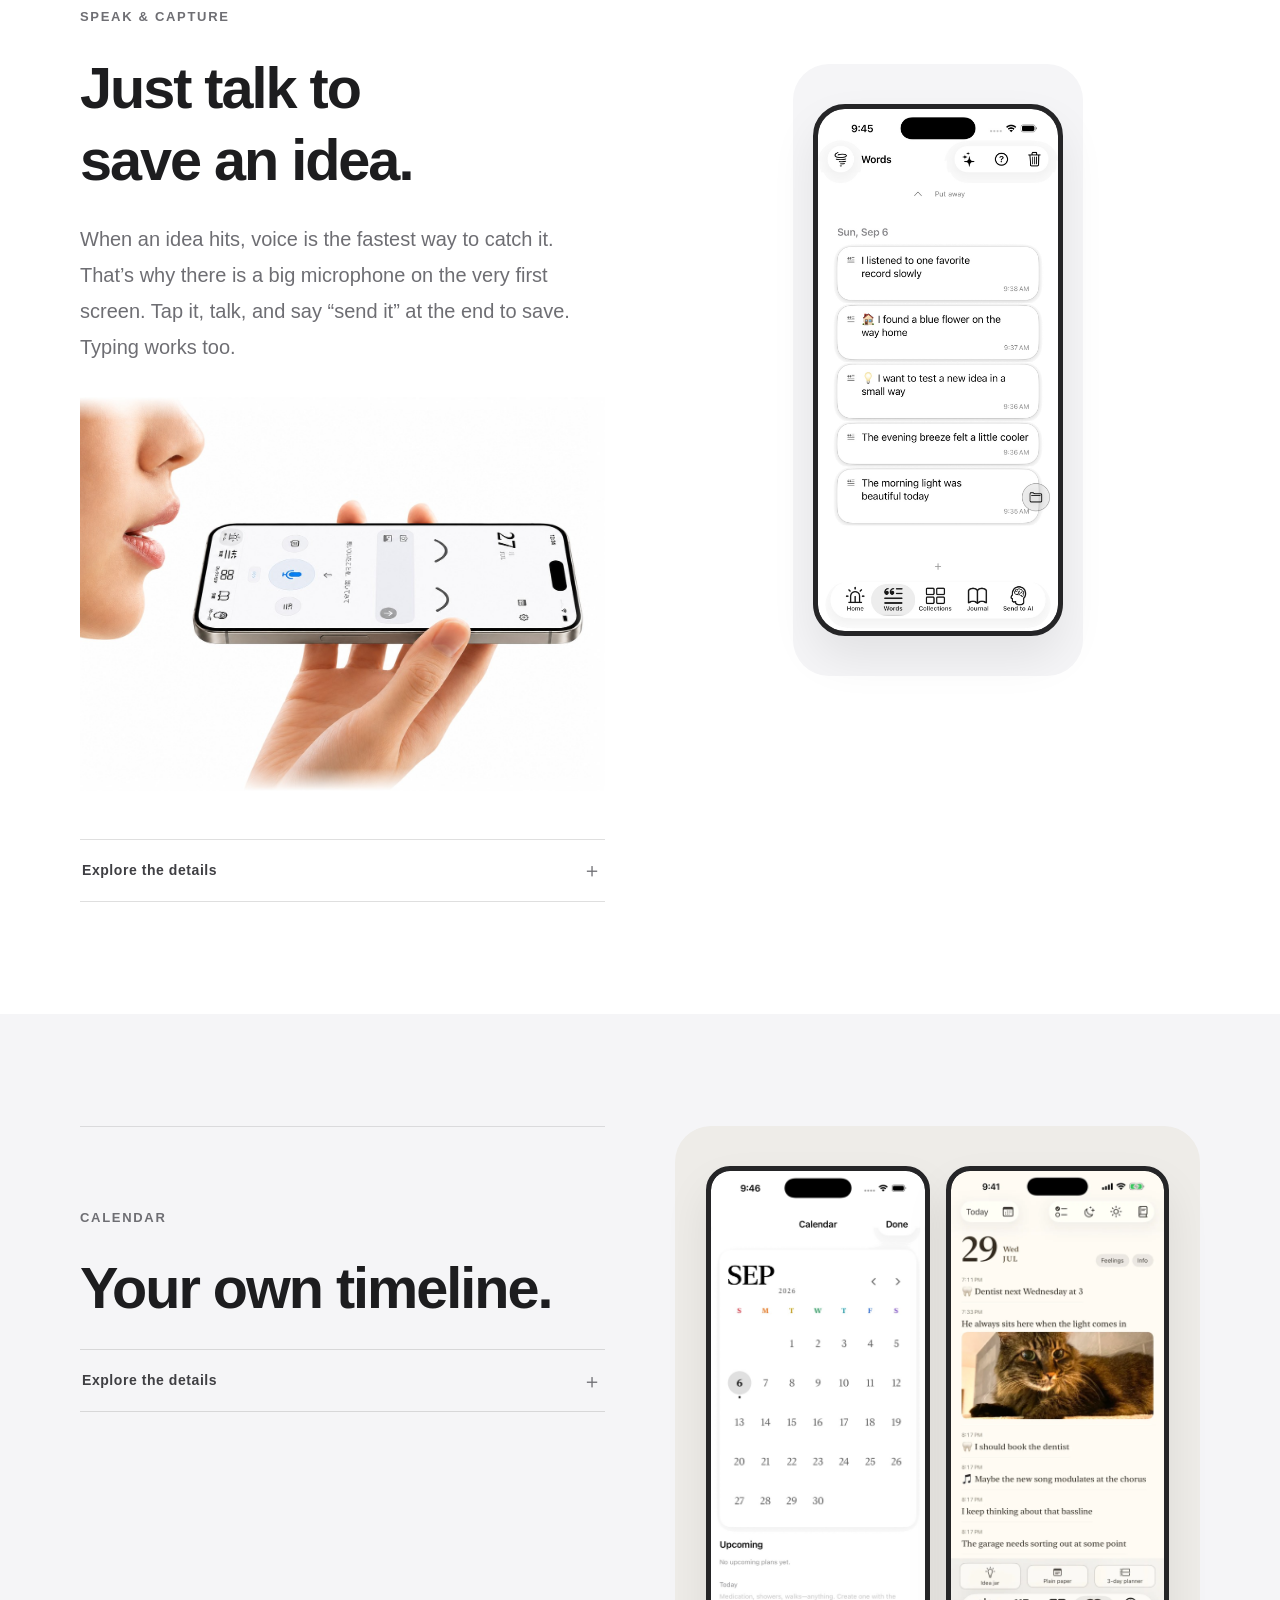
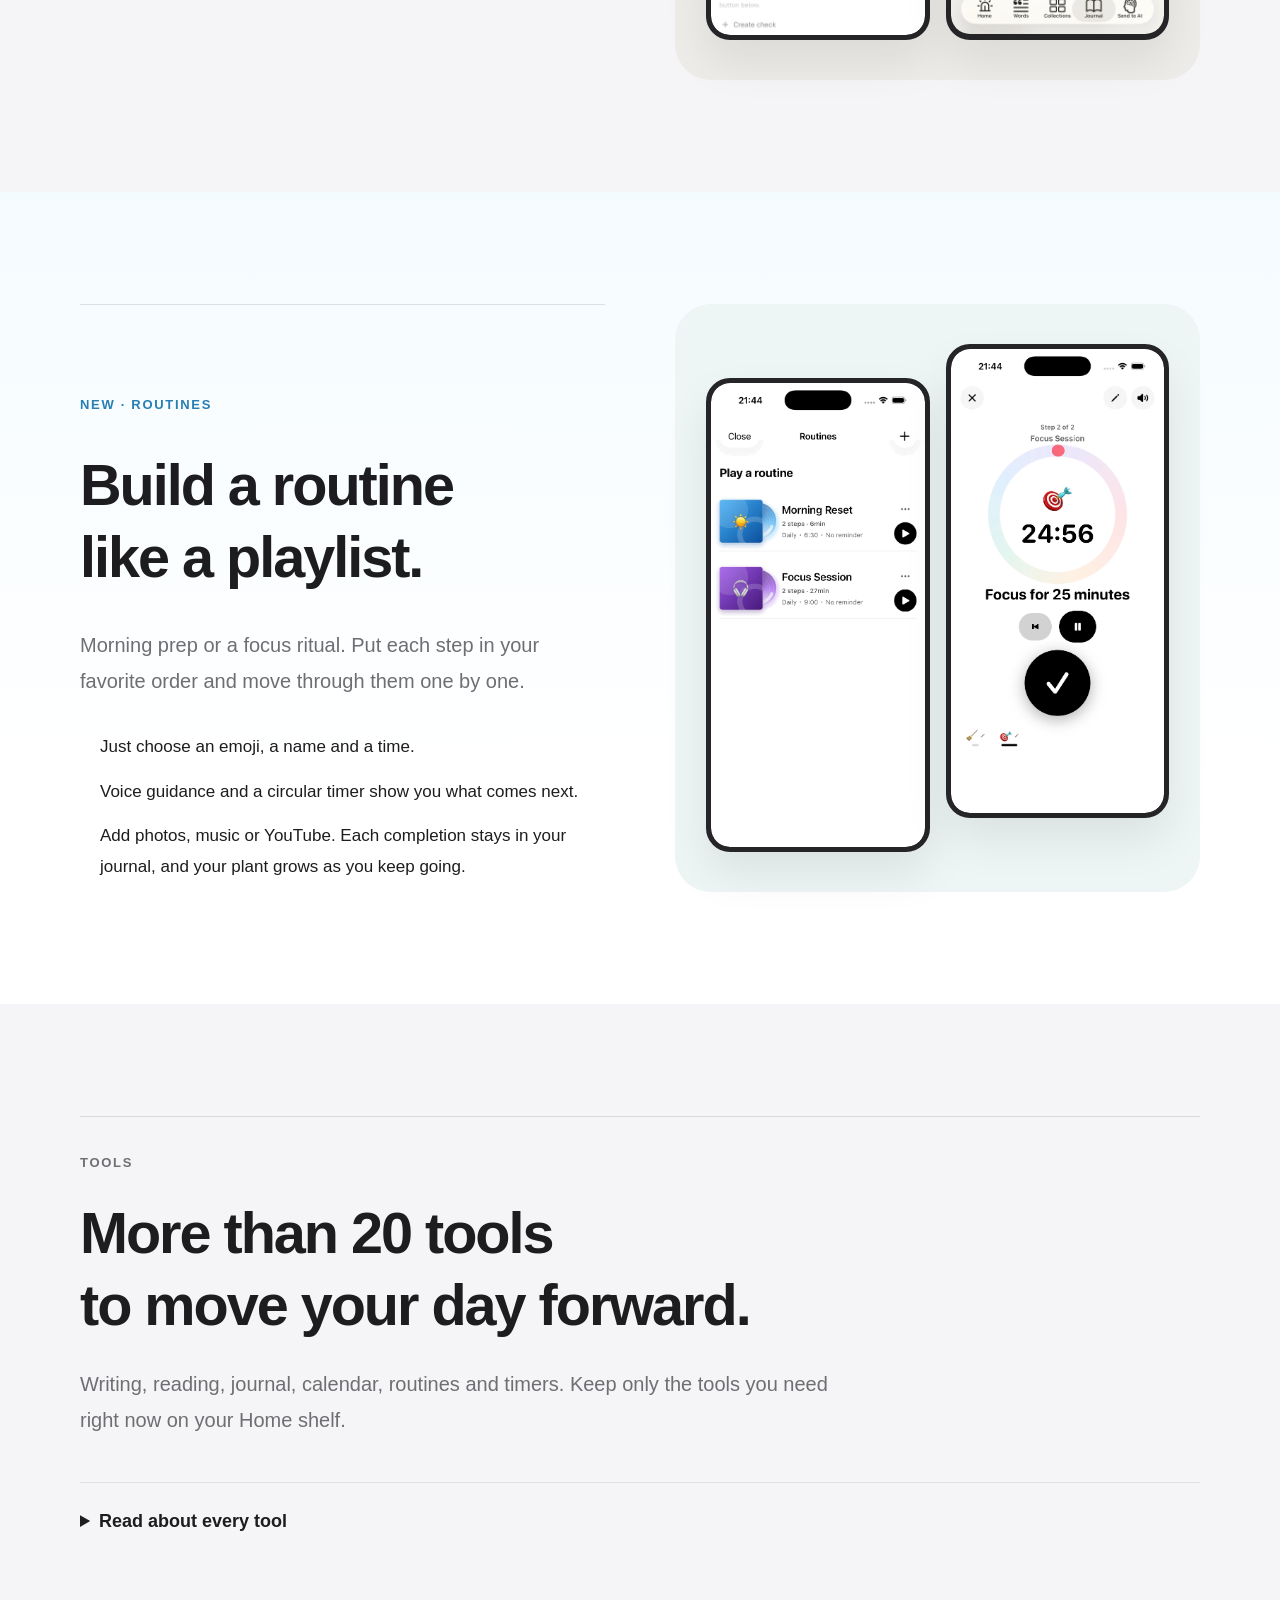
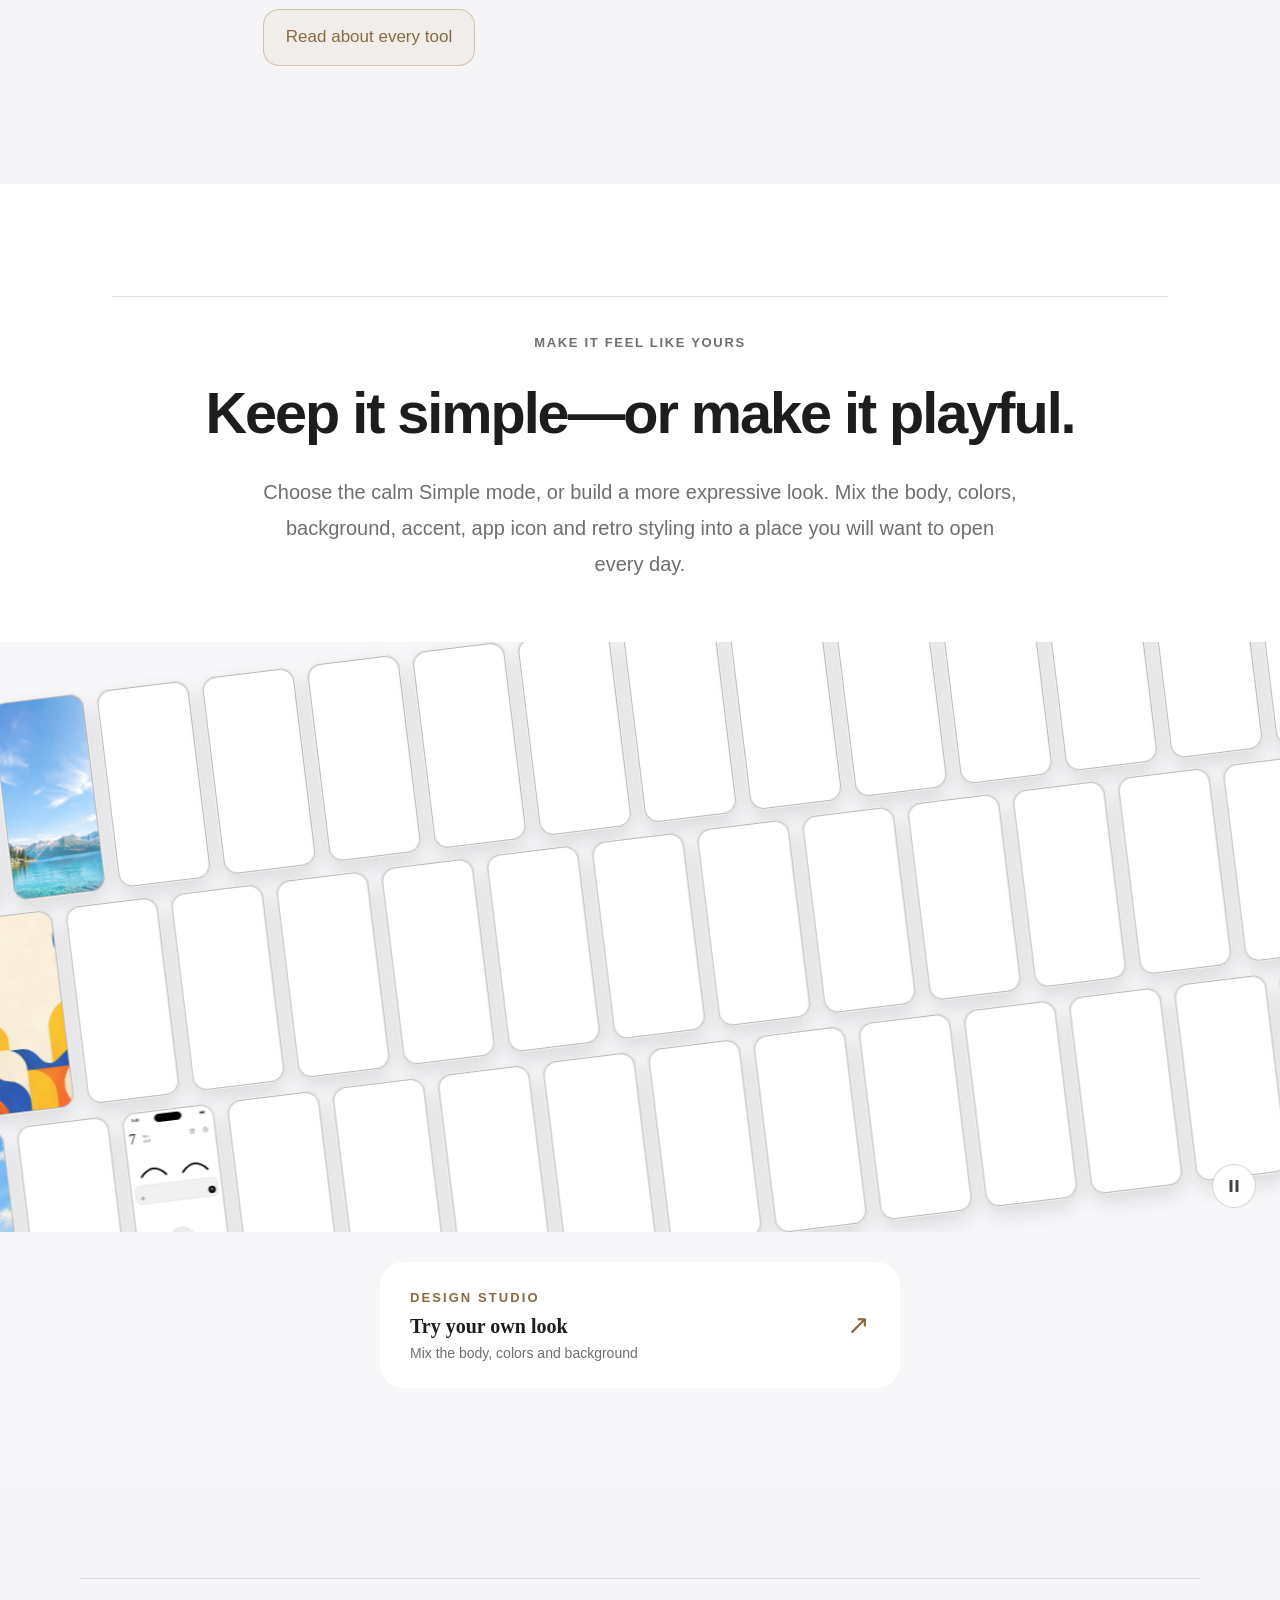
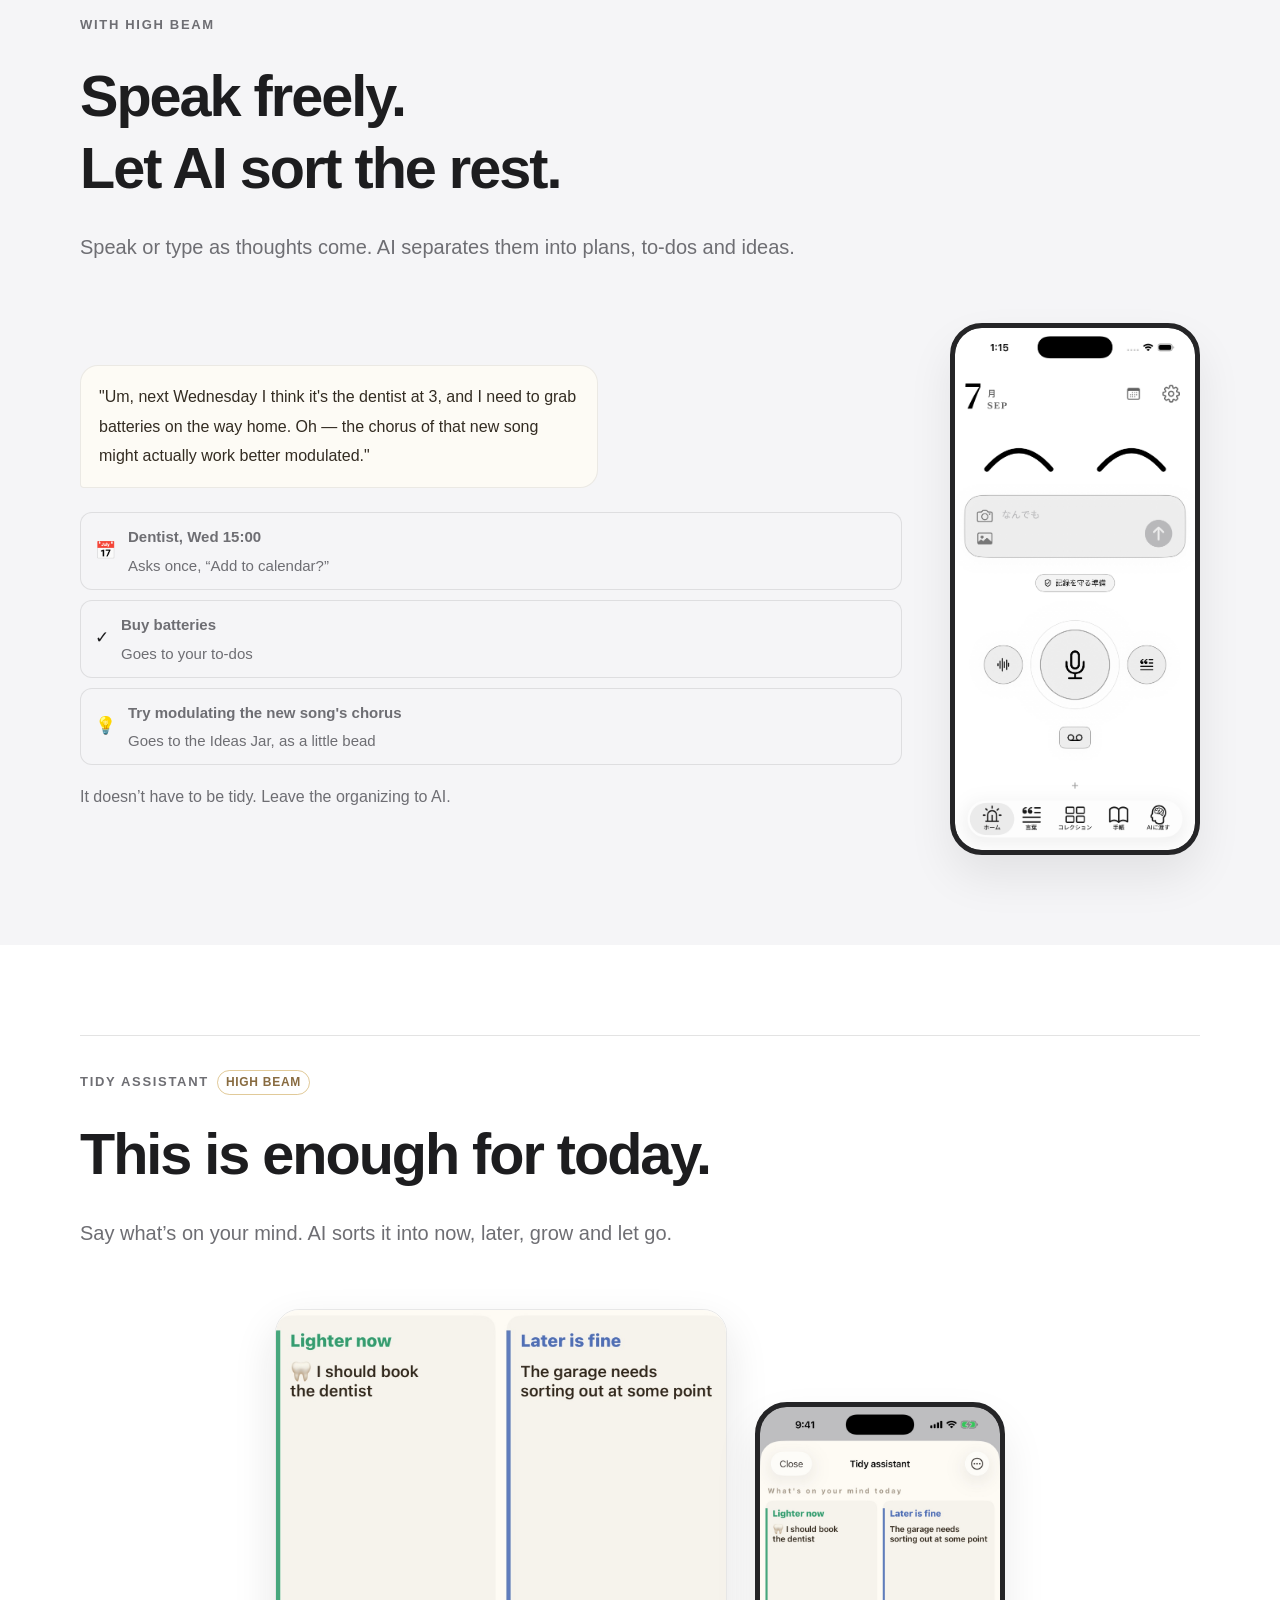
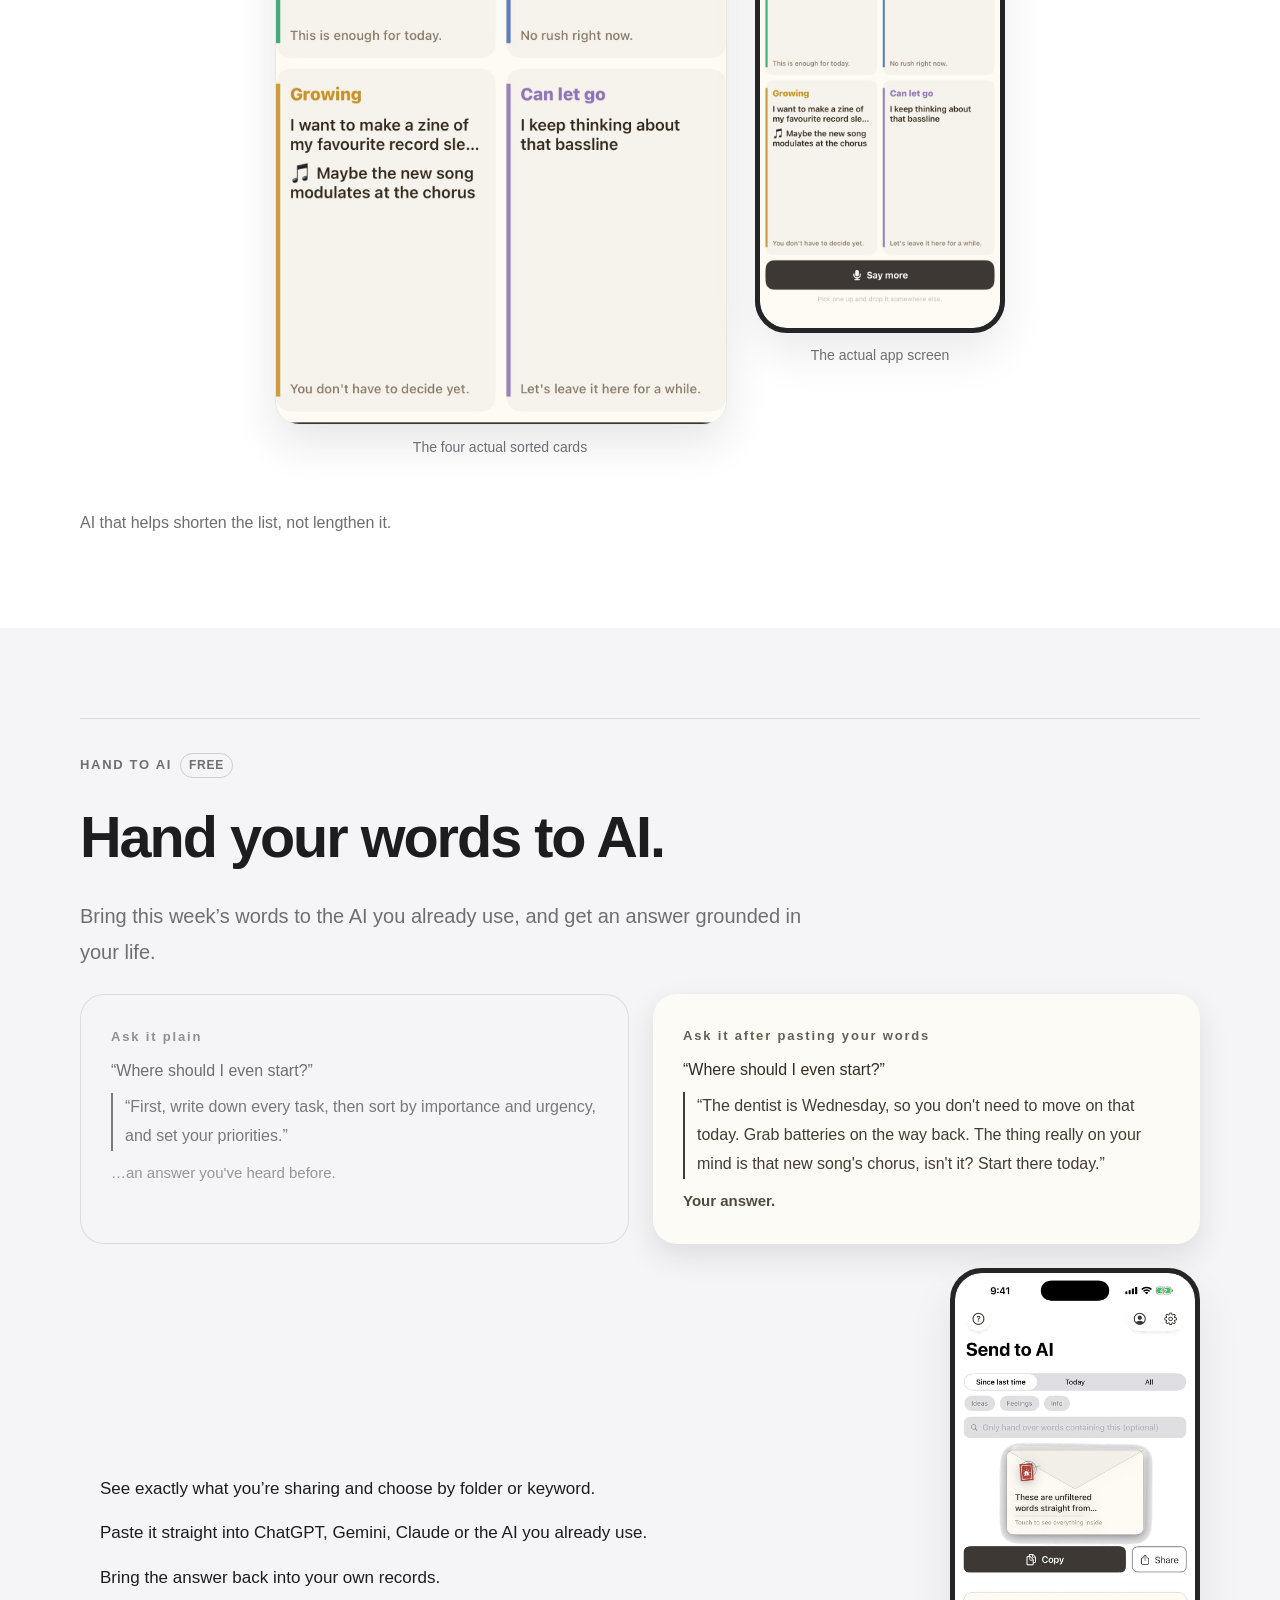
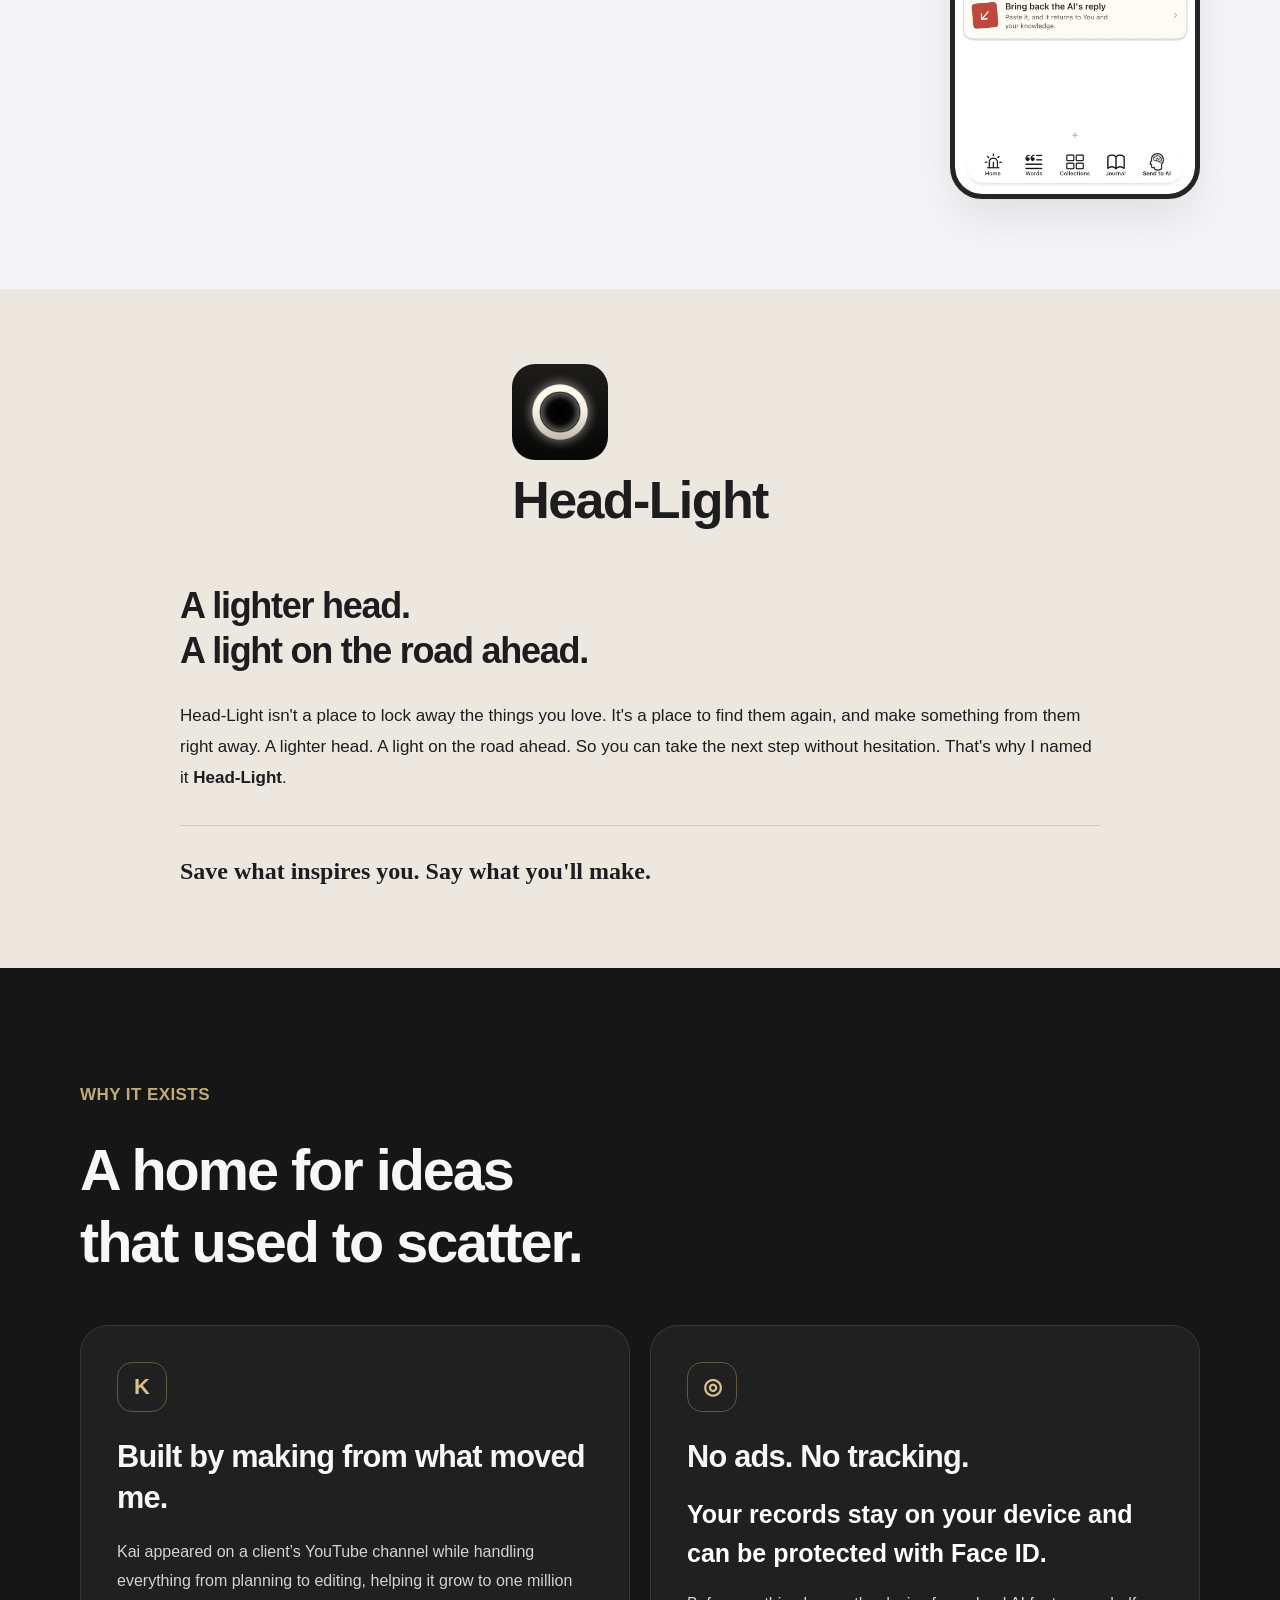
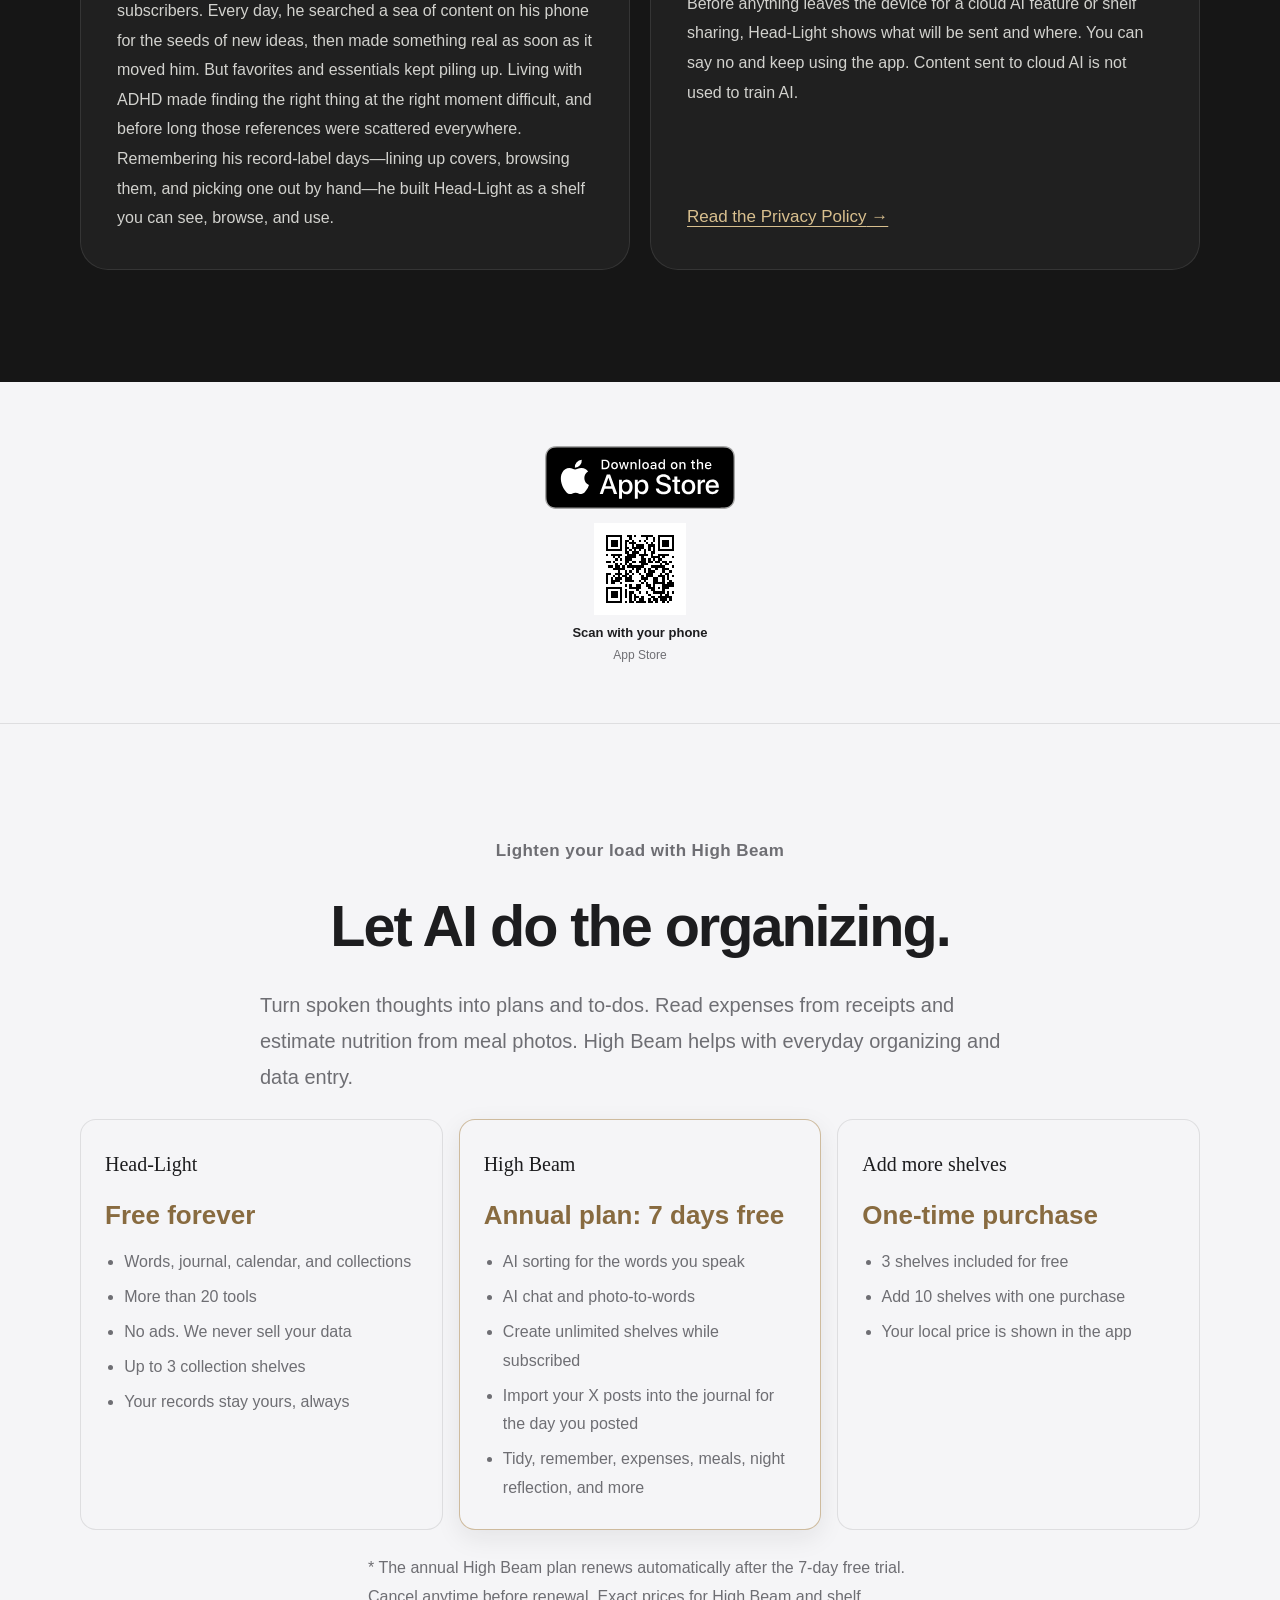
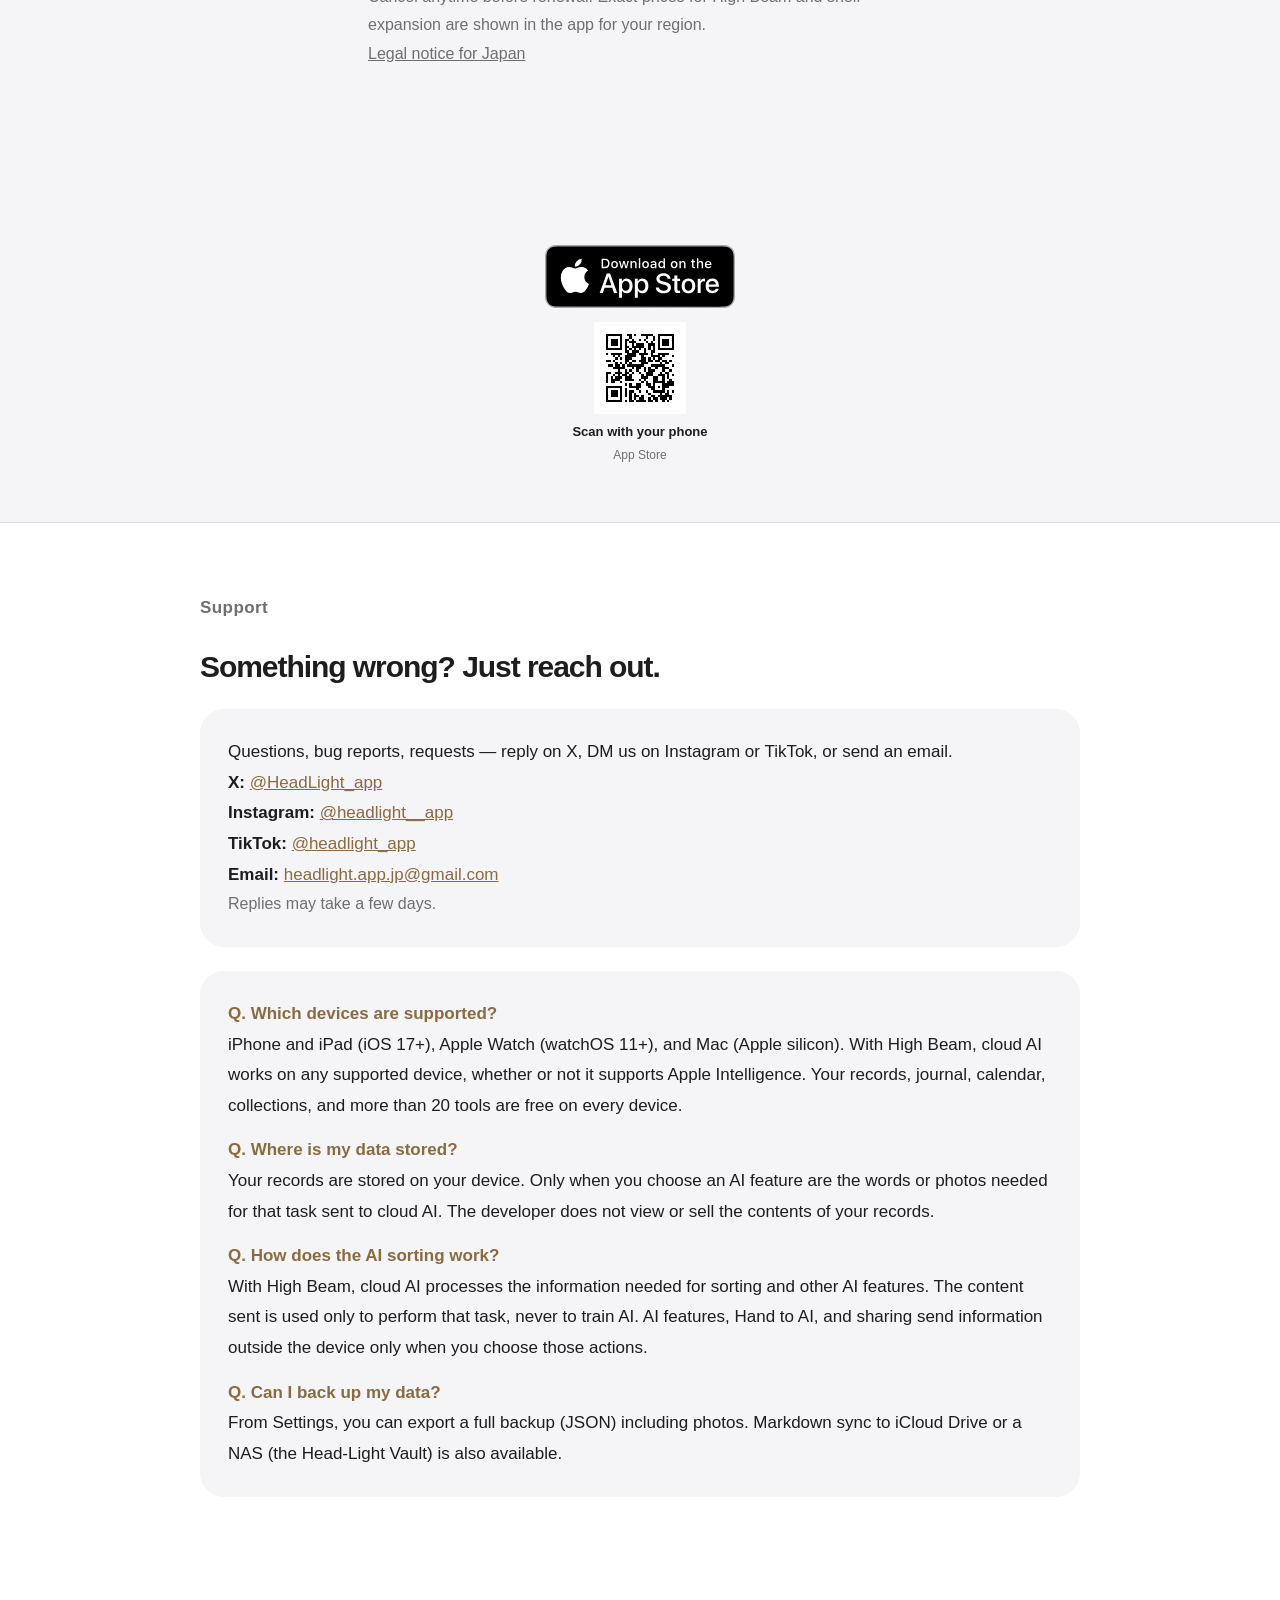
==== commit 6b16e2ee: "Rebalance playful homepage hero" ====
--- a/index.html
+++ b/index.html
@@ -916,7 +916,7 @@
 <link rel="stylesheet" href="design-assets/hero-gallery.css?v=20260907-live-queue">
 <script type="module" src="design-assets/hero-gallery.js?v=20260907-live-queue"></script>
 <link rel="stylesheet" href="design-assets/device.css?v=20260907-product">
-<link rel="stylesheet" href="design-assets/home-product.css?v=20260928-centered-editorial-v9">
+<link rel="stylesheet" href="design-assets/home-product.css?v=20260928-playful-balance-v11">
 <script type="module" src="design-assets/home-product.js?v=20260928-creator-inventory"></script>
 <link rel="stylesheet" href="design-assets/site-nav.css?v=20260907-direct">
 <script type="module" src="design-assets/site-nav.js?v=20260907-direct"></script>
@@ -1024,7 +1024,7 @@
       <span data-i18n="it" data-static-localized>Un’app di inventario per chi crea.</span>
     </p>
     <p class="tagline">
-      <span data-i18n="ja" data-static-localized>動画も音楽もリンクもファイルも、ひと目で見渡せる棚に。<br>響いたものを、あつめて。ひらめきを、声にする。</span>
+      <span data-i18n="ja" data-static-localized class="hero-tagline-ja"><span class="hero-tagline-row"><span class="hero-tagline-phrase">動画も音楽もリンクもファイルも、</span><span class="hero-tagline-phrase">ひと目で見渡せる棚に。</span></span><span class="hero-tagline-row"><span class="hero-tagline-phrase">響いたものを、あつめて。</span><span class="hero-tagline-phrase">ひらめきを、声にする。</span></span></span>
       <span data-i18n="en" data-static-localized>Collect videos, music, links, and files on shelves you can see at a glance.<br>Save what inspires you. Say what you'll make, out loud.</span>
       <span data-i18n="ko" data-static-localized>영상, 음악, 링크, 파일을 한눈에 보이는 선반에 모아 두세요. 마음을 움직인 것을 저장하고, 만들고 싶은 것을 소리 내어 말하세요.</span>
       <span data-i18n="de" data-static-localized>Sammle Videos, Musik, Links und Dateien in Regalen, die du auf einen Blick übersiehst. Bewahre auf, was dich inspiriert. Sprich laut aus, was du erschaffen willst.</span>
--- a/design-assets/home-product.css
+++ b/design-assets/home-product.css
@@ -669,3 +669,49 @@
   .hero .inner { gap:13px; }
   .hero .appicon { width:72px; }
 }
+
+.hero-tagline-row { display:block; }
+.hero-tagline-phrase { white-space:nowrap; }
+@media(min-width:561px) {
+  .hero-tagline-phrase + .hero-tagline-phrase { margin-left:.18em; }
+}
+@media(max-width:560px) {
+  .hero-tagline-phrase { display:block; }
+  .hero .tagline { line-height:1.7; }
+  .hero-tagline-row + .hero-tagline-row { margin-top:5px; }
+}
+
+/* 2026-09-28: keep the playful product stage, while restoring the copy's balance. */
+.hero h1 {
+  max-width:900px;
+  font-size:clamp(30px,3vw,40px);
+  line-height:1.25;
+  letter-spacing:-.035em;
+}
+.hero-title-brand {
+  display:inline;
+  margin:0;
+  color:inherit;
+  font-size:1em;
+  font-weight:inherit;
+  letter-spacing:inherit;
+  text-transform:none;
+}
+.hero .hero-positioning {
+  margin-top:5px;
+  font-size:clamp(17px,1.5vw,20px);
+  line-height:1.55;
+}
+.hero .tagline {
+  font-size:clamp(15px,1.25vw,17px);
+  line-height:1.75;
+}
+.hero-product {
+  margin-top:46px;
+}
+@media(max-width:560px) {
+  .hero h1 { font-size:clamp(27px,7.8vw,32px); line-height:1.3; }
+  .hero .hero-positioning { margin-top:4px; font-size:17px; }
+  .hero .tagline { font-size:15px; line-height:1.72; }
+  .hero-product { margin-top:40px; }
+}
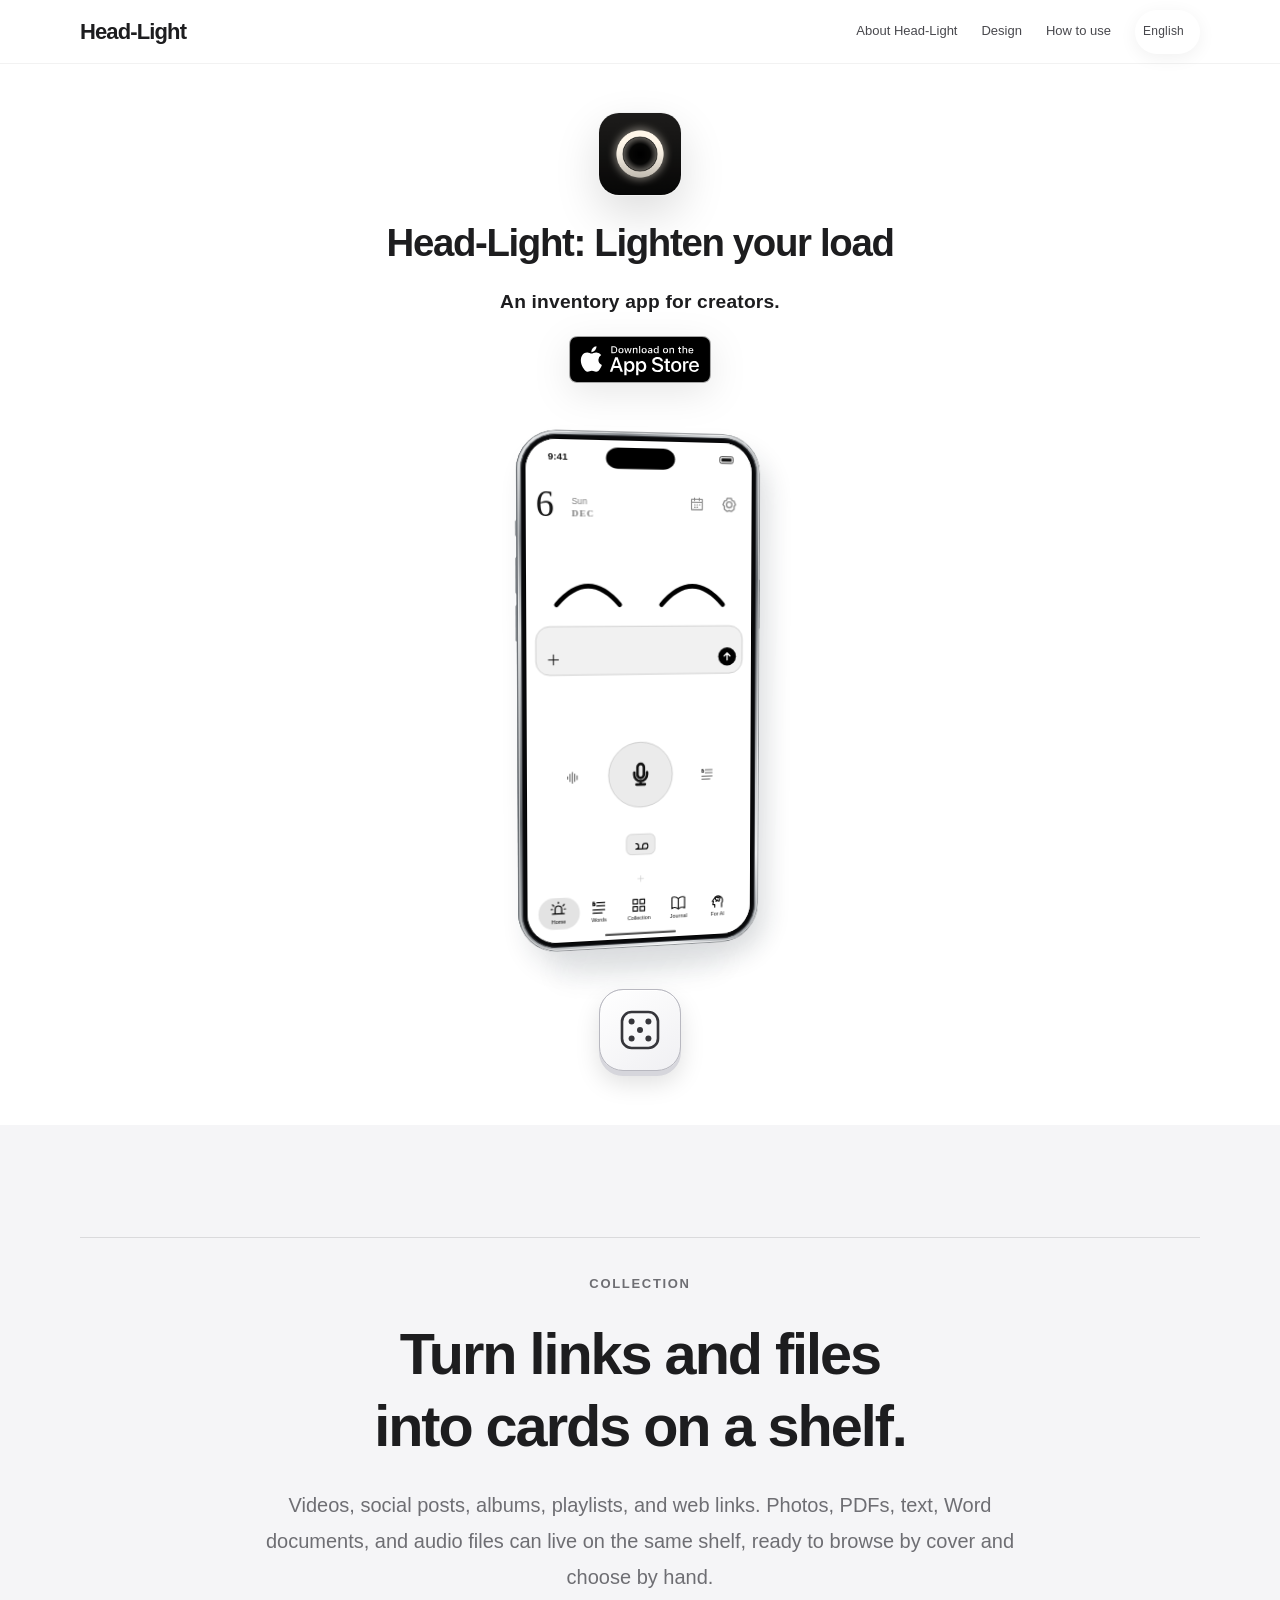
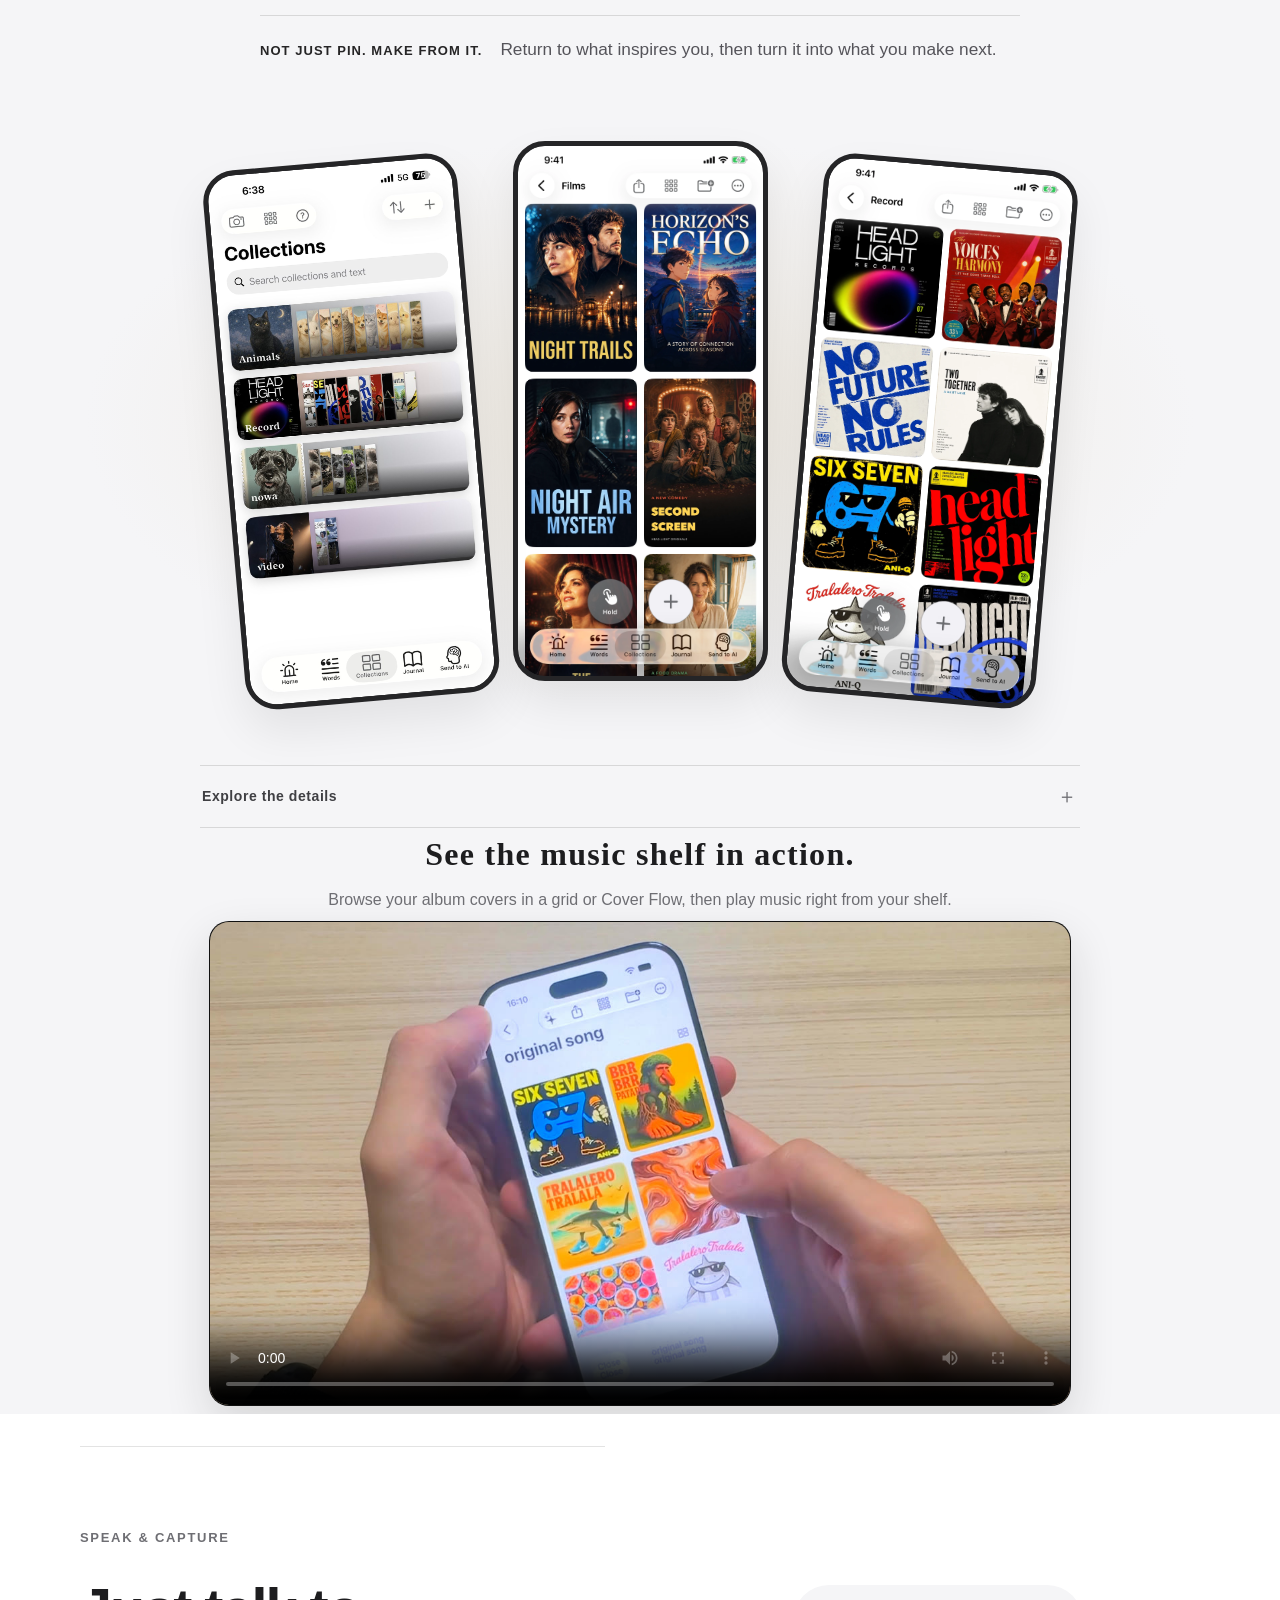
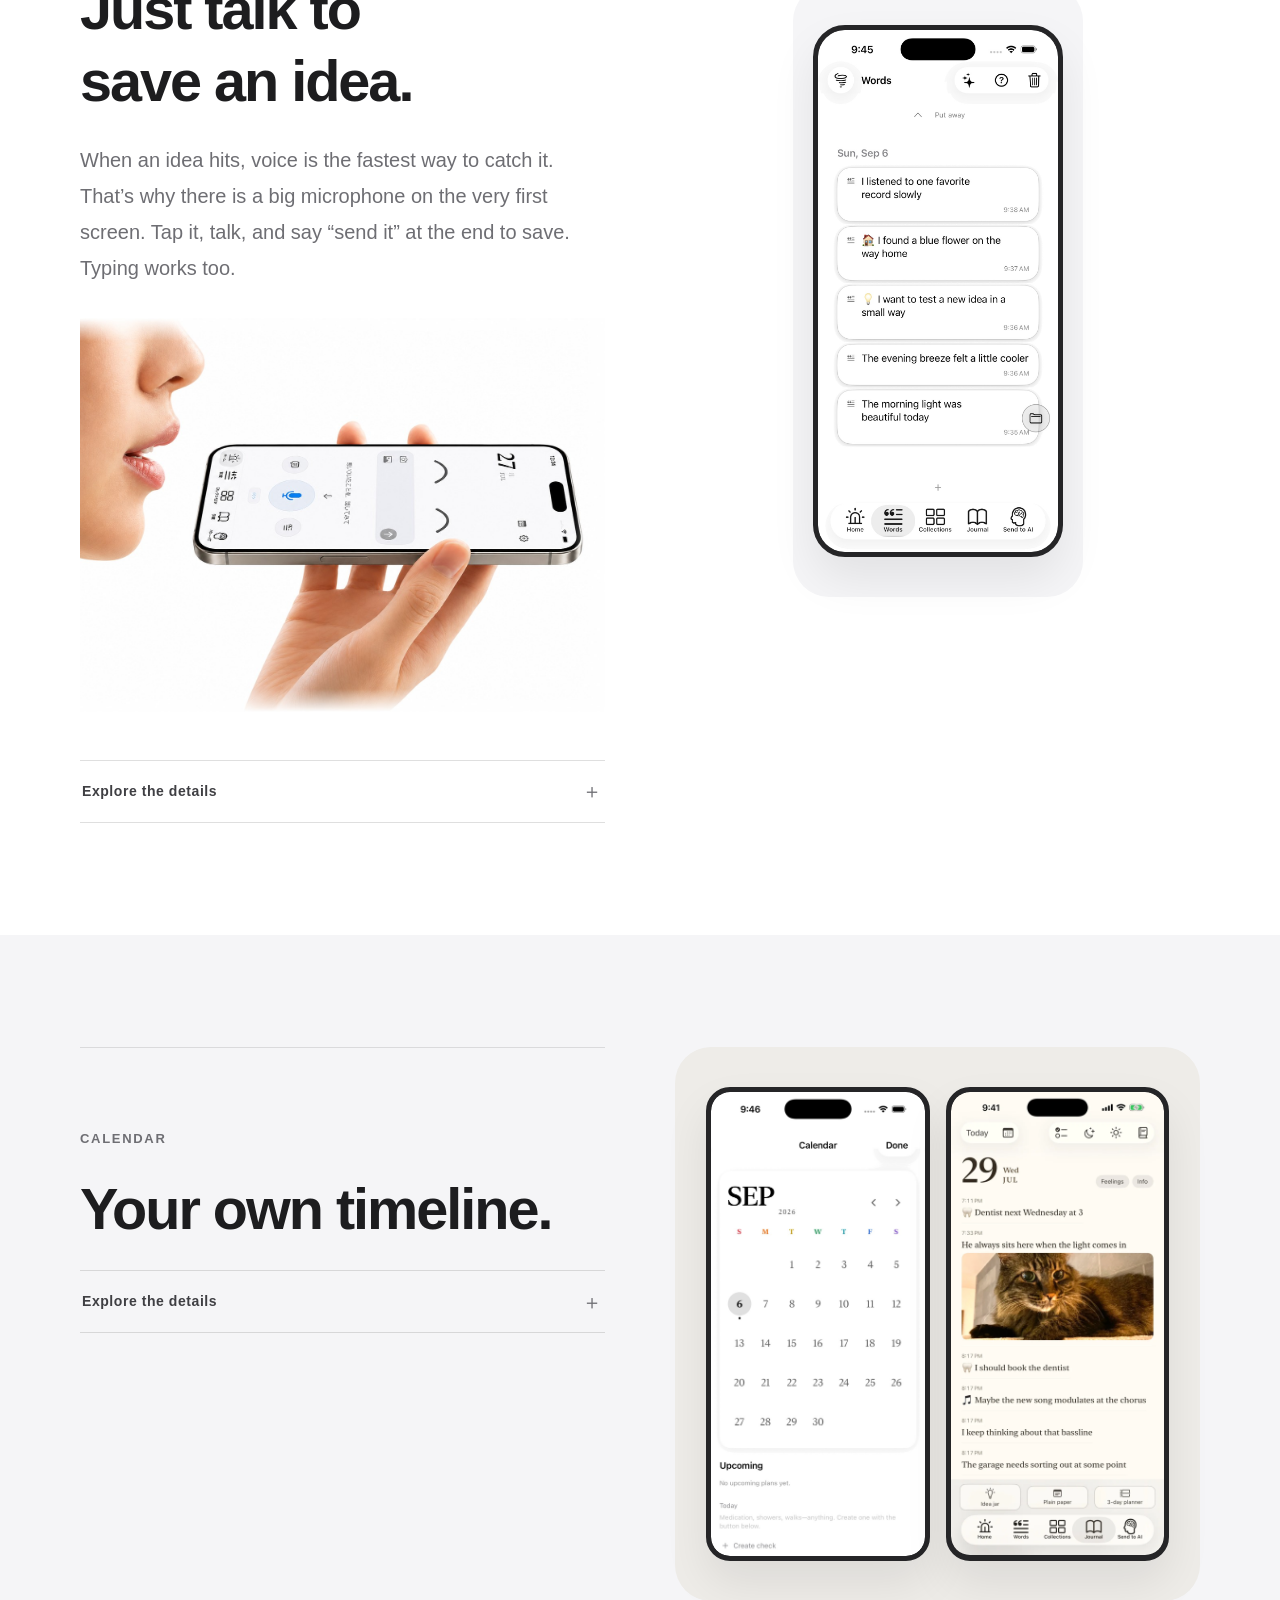
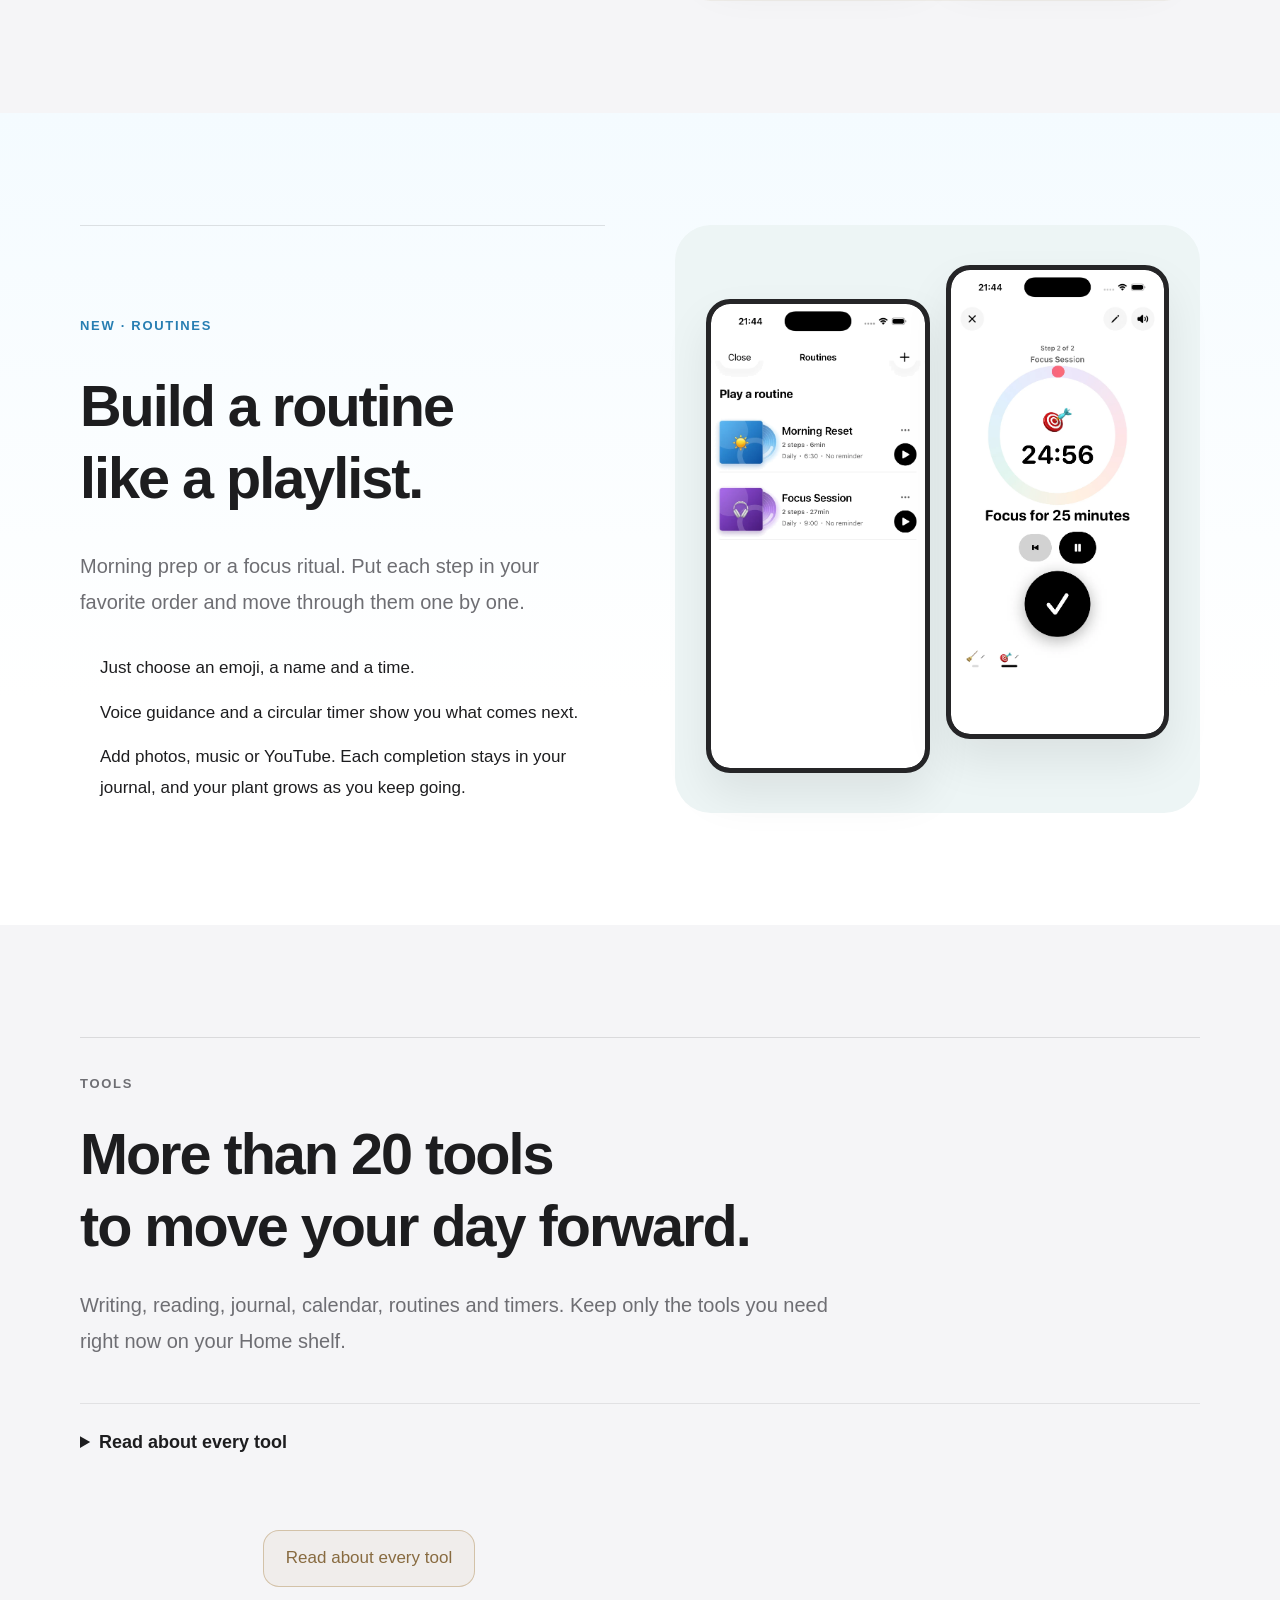
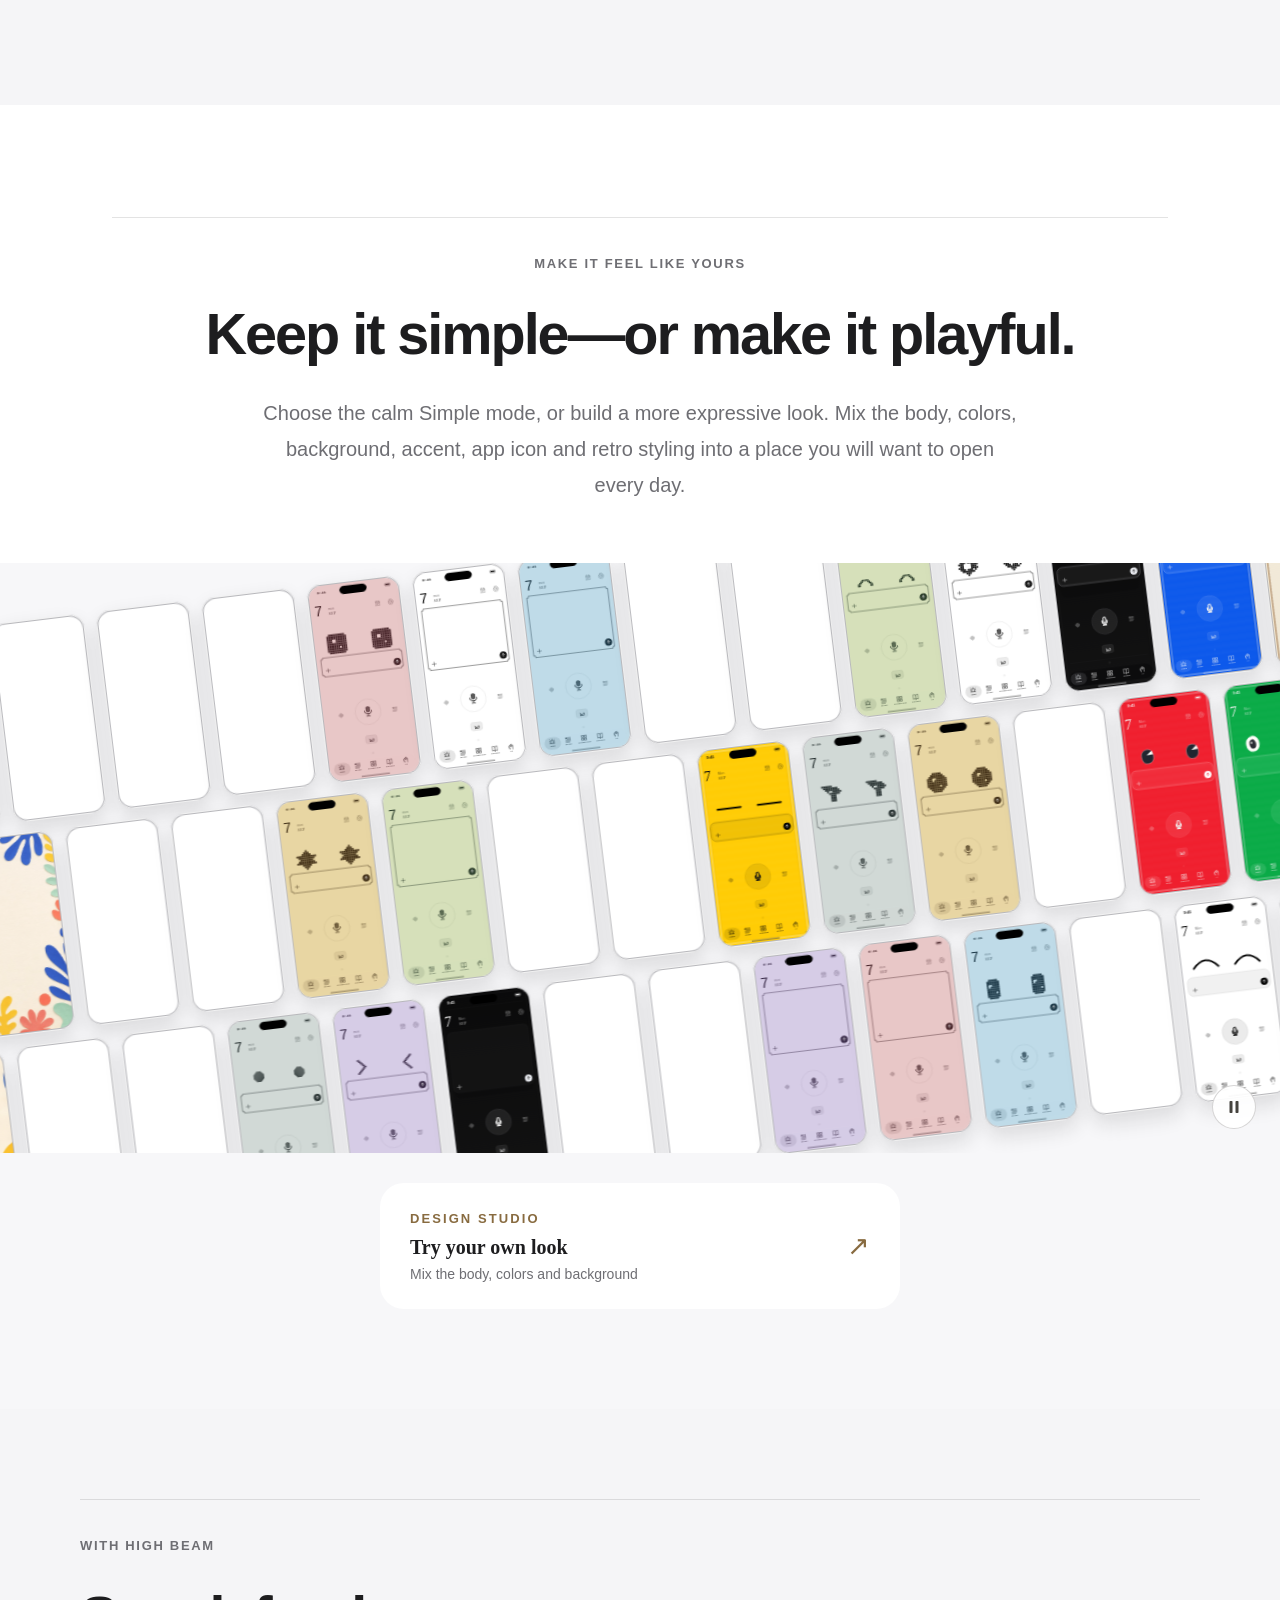
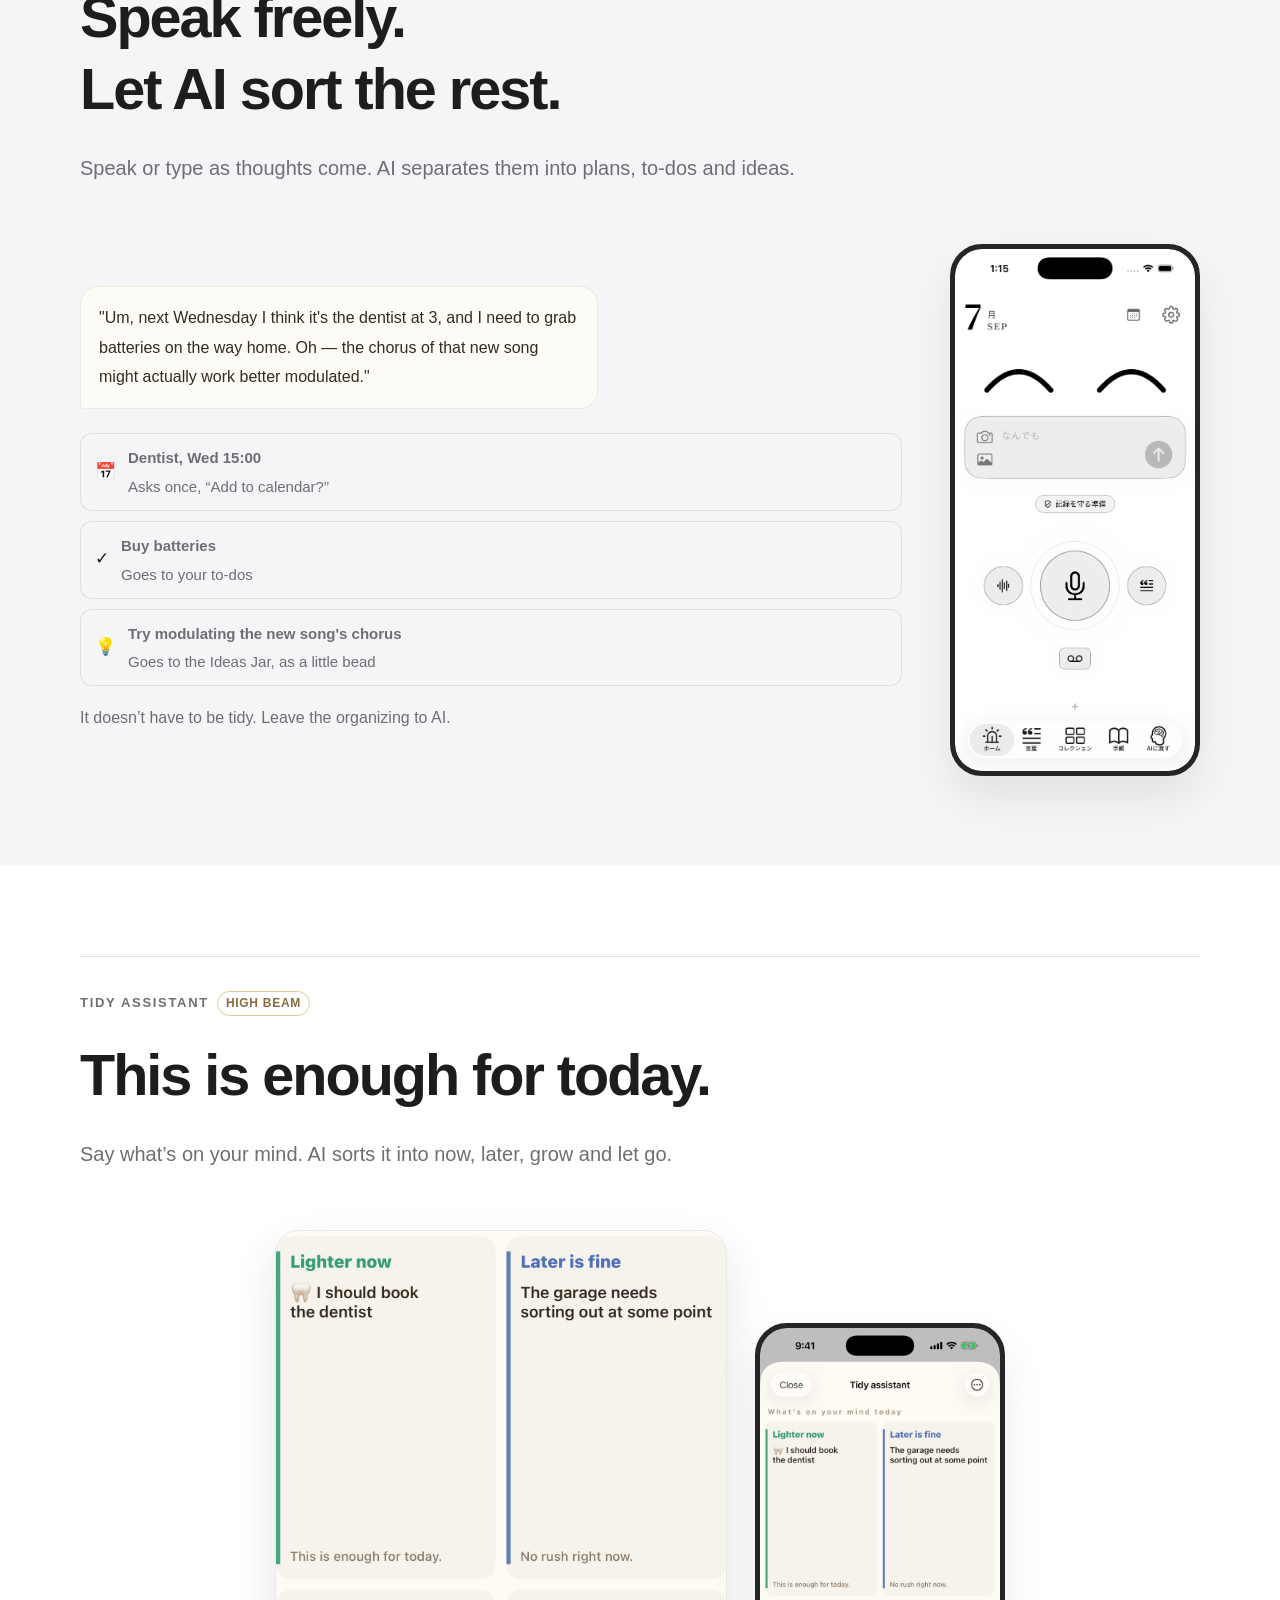
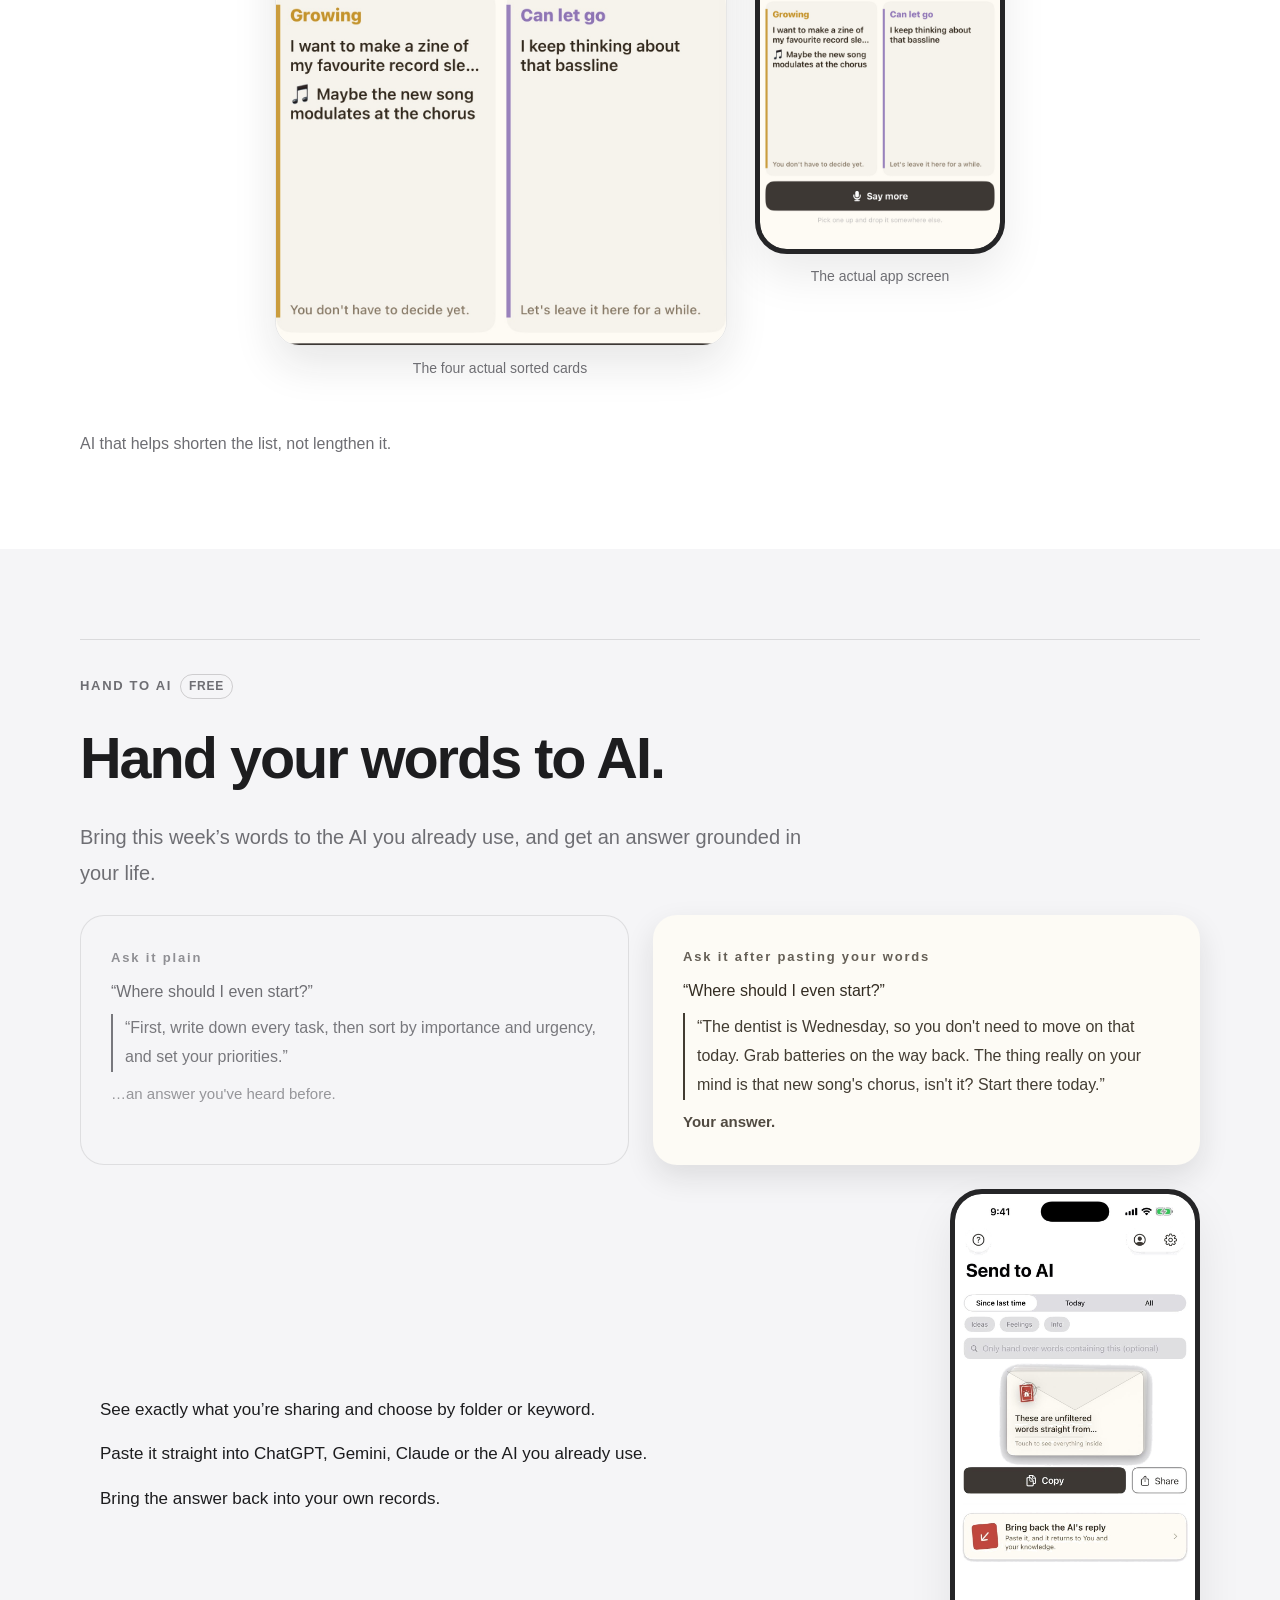
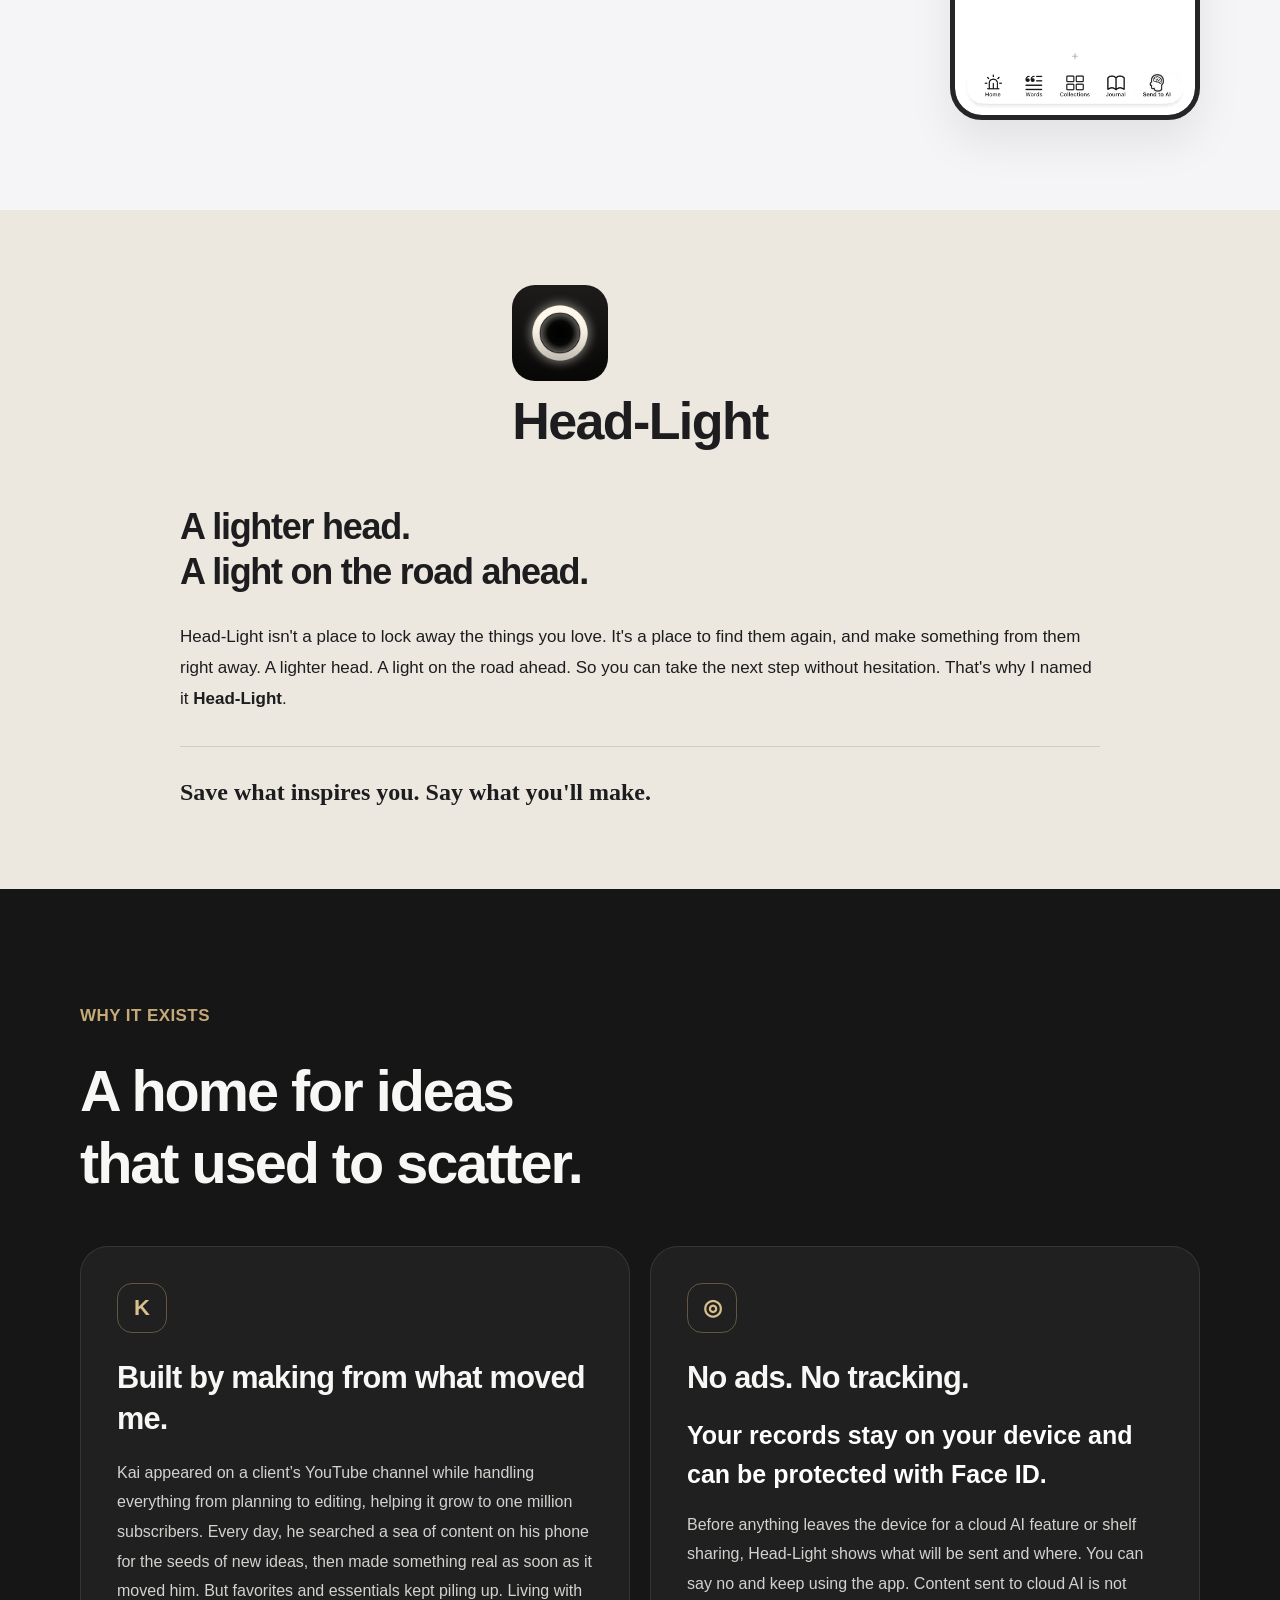
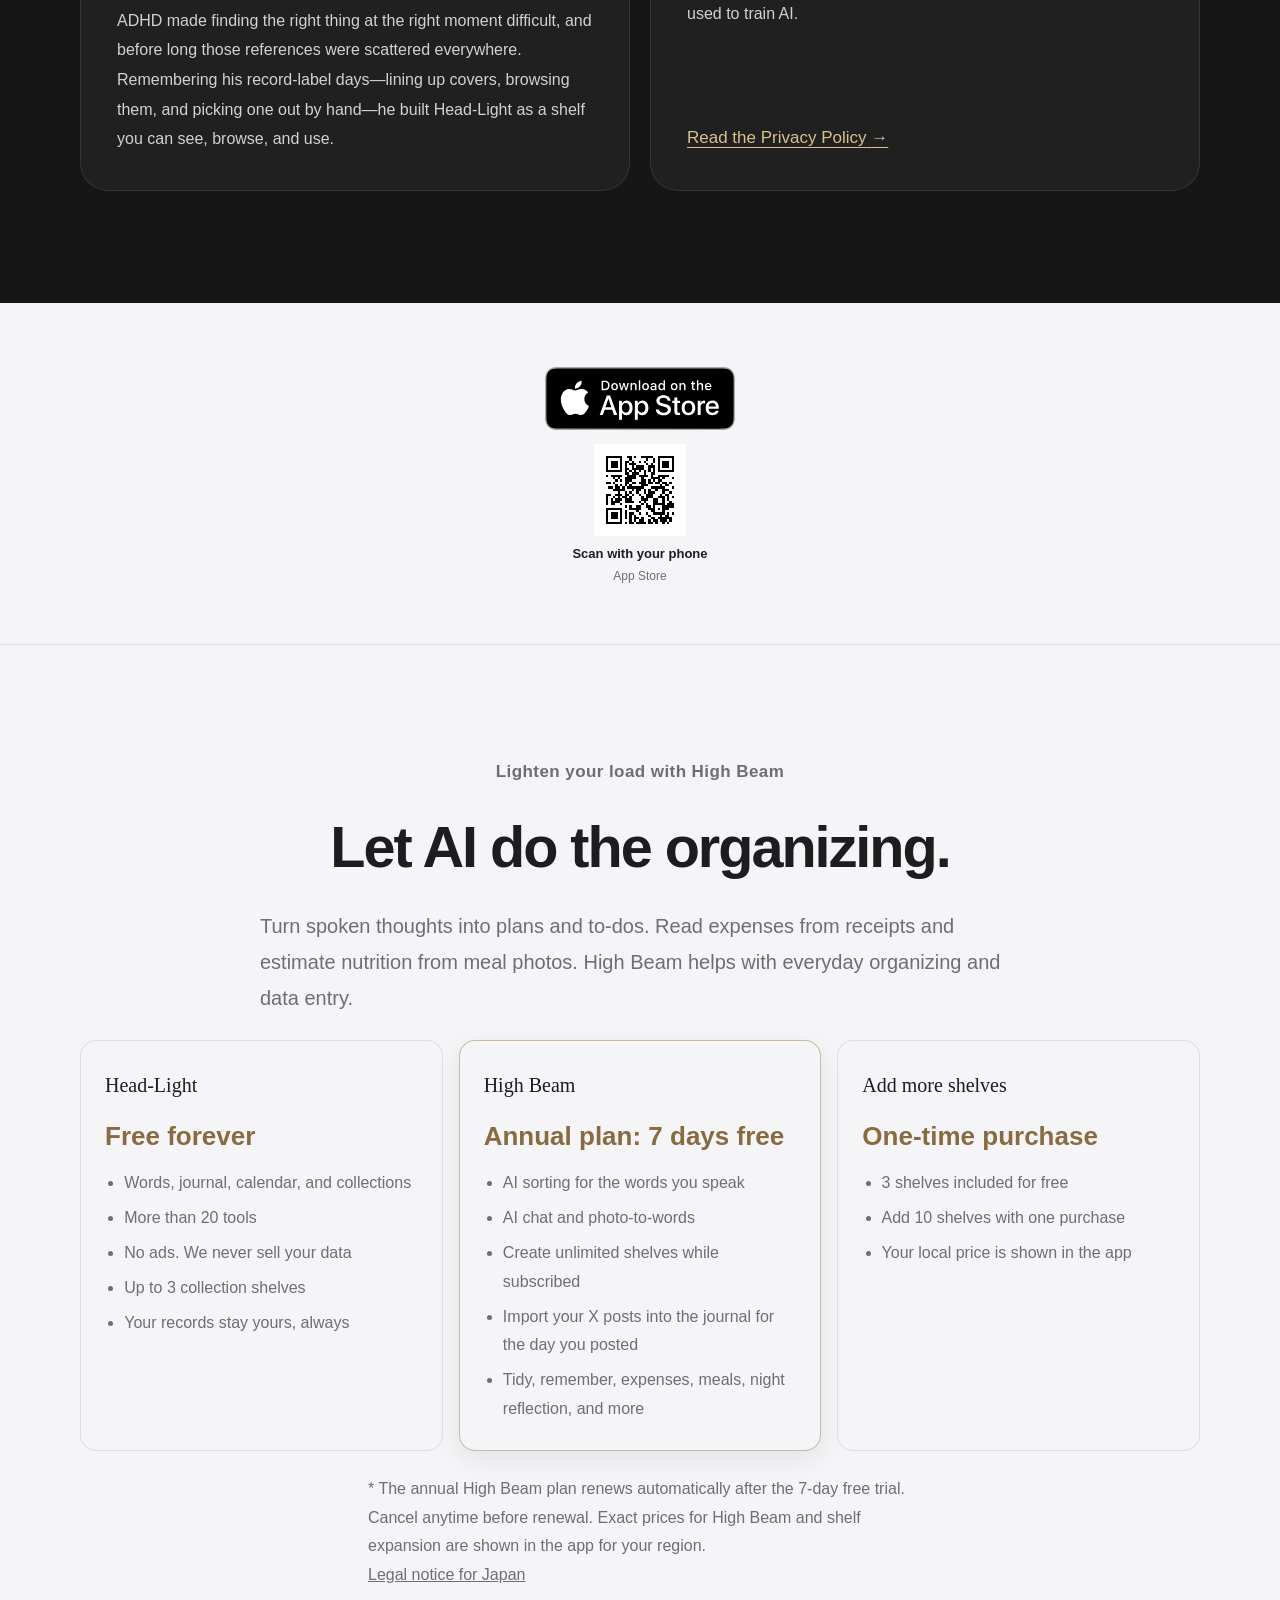
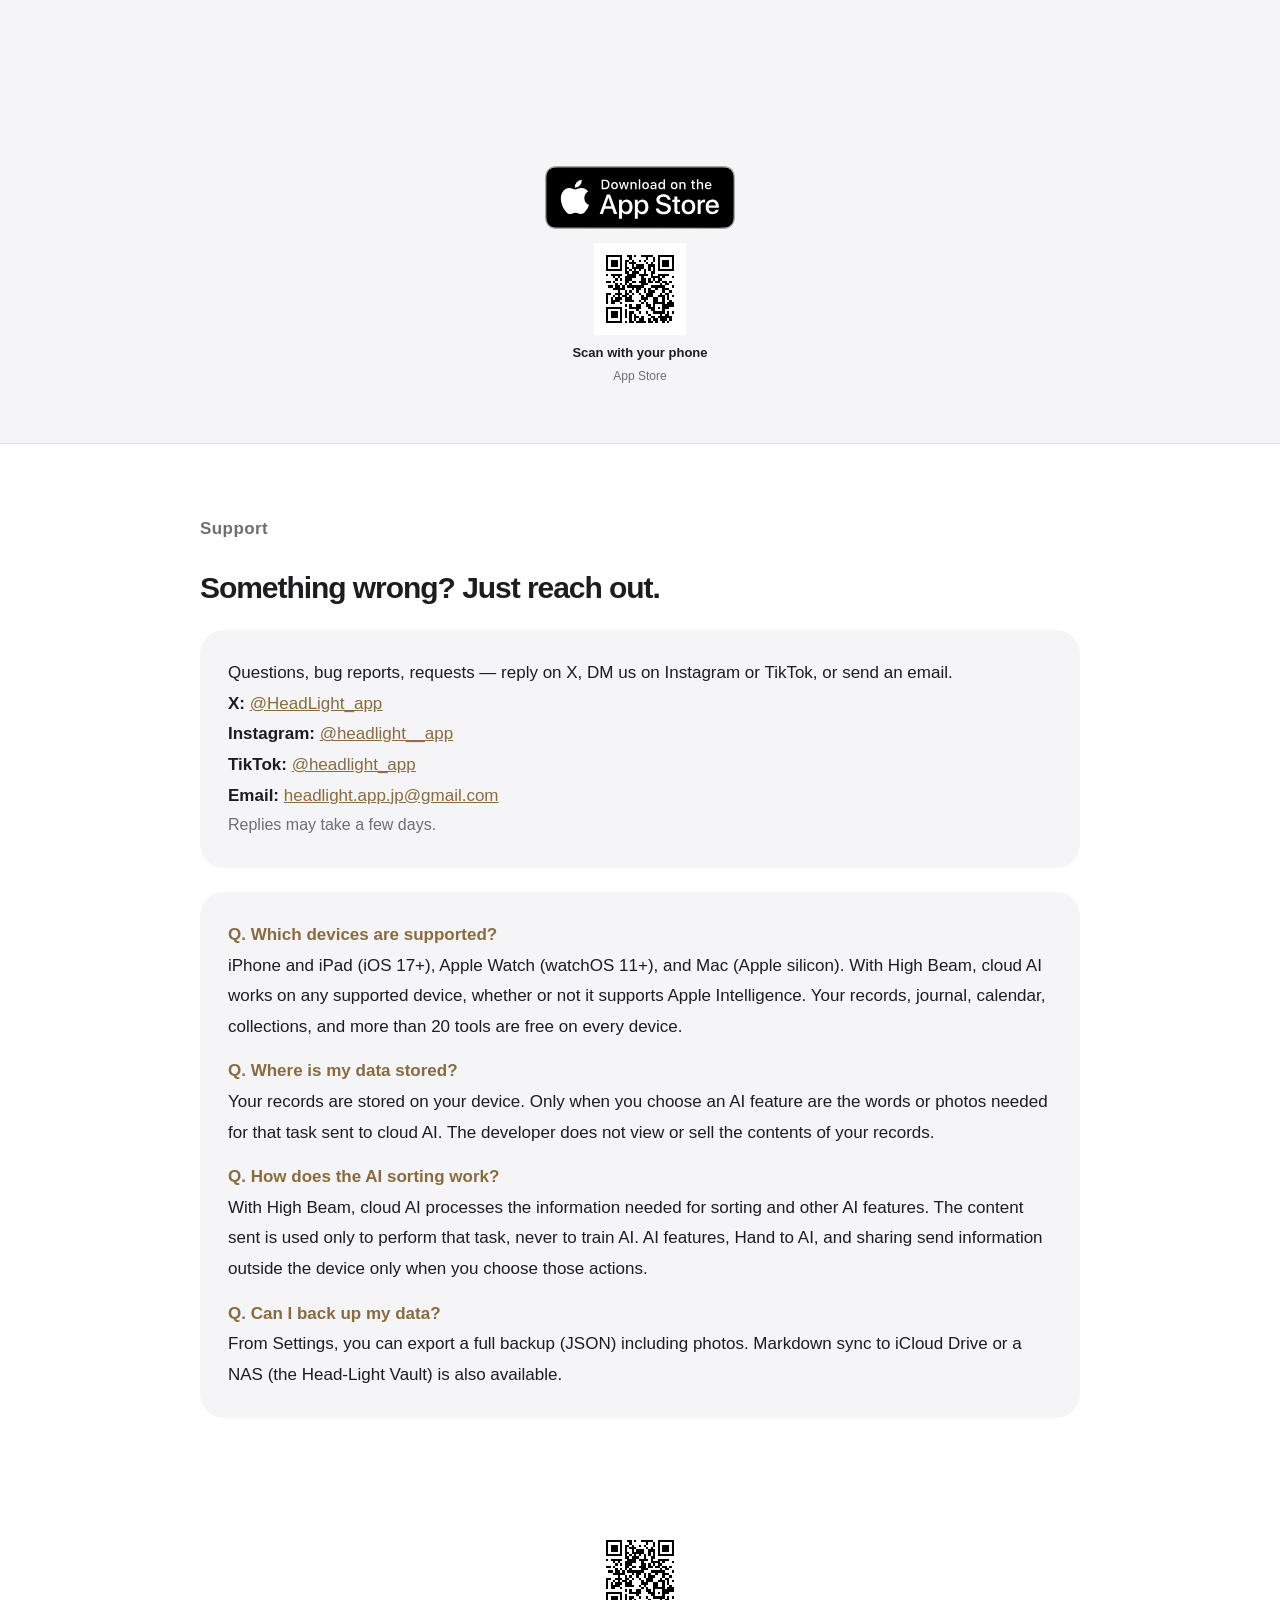
==== commit 1e007c1d: "Simplify homepage first view copy" ====
--- a/index.html
+++ b/index.html
@@ -916,7 +916,7 @@
 <link rel="stylesheet" href="design-assets/hero-gallery.css?v=20260907-live-queue">
 <script type="module" src="design-assets/hero-gallery.js?v=20260907-live-queue"></script>
 <link rel="stylesheet" href="design-assets/device.css?v=20260907-product">
-<link rel="stylesheet" href="design-assets/home-product.css?v=20260928-playful-balance-v11">
+<link rel="stylesheet" href="design-assets/home-product.css?v=20260928-quiet-copy-v12">
 <script type="module" src="design-assets/home-product.js?v=20260928-creator-inventory"></script>
 <link rel="stylesheet" href="design-assets/site-nav.css?v=20260907-direct">
 <script type="module" src="design-assets/site-nav.js?v=20260907-direct"></script>
@@ -1023,16 +1023,6 @@
       <span data-i18n="es" data-static-localized>Una app de inventario para creadores.</span>
       <span data-i18n="it" data-static-localized>Un’app di inventario per chi crea.</span>
     </p>
-    <p class="tagline">
-      <span data-i18n="ja" data-static-localized class="hero-tagline-ja"><span class="hero-tagline-row"><span class="hero-tagline-phrase">動画も音楽もリンクもファイルも、</span><span class="hero-tagline-phrase">ひと目で見渡せる棚に。</span></span><span class="hero-tagline-row"><span class="hero-tagline-phrase">響いたものを、あつめて。</span><span class="hero-tagline-phrase">ひらめきを、声にする。</span></span></span>
-      <span data-i18n="en" data-static-localized>Collect videos, music, links, and files on shelves you can see at a glance.<br>Save what inspires you. Say what you'll make, out loud.</span>
-      <span data-i18n="ko" data-static-localized>영상, 음악, 링크, 파일을 한눈에 보이는 선반에 모아 두세요. 마음을 움직인 것을 저장하고, 만들고 싶은 것을 소리 내어 말하세요.</span>
-      <span data-i18n="de" data-static-localized>Sammle Videos, Musik, Links und Dateien in Regalen, die du auf einen Blick übersiehst. Bewahre auf, was dich inspiriert. Sprich laut aus, was du erschaffen willst.</span>
-      <span data-i18n="zh-Hant" data-static-localized>將影片、音樂、連結與檔案收進一眼就能看懂的收藏架。留下打動你的事物，把想創作的東西說出來。</span>
-      <span data-i18n="fr" data-static-localized>Rassemblez vidéos, musiques, liens et fichiers sur des étagères visibles d’un coup d’œil. Gardez ce qui vous inspire. Dites à voix haute ce que vous allez créer.</span>
-      <span data-i18n="es" data-static-localized>Reúne vídeos, música, enlaces y archivos en estanterías que puedas ver de un vistazo. Guarda lo que te inspira. Di en voz alta lo que vas a crear.</span>
-      <span data-i18n="it" data-static-localized>Raccogli video, musica, link e file in scaffali visibili a colpo d’occhio. Salva ciò che ti ispira. Di ad alta voce cosa vuoi creare.</span>
-    </p>
     <div class="store-download">
       <a class="app-store-link" href="https://apps.apple.com/app/id6790623376" target="_blank" rel="noopener">
       <span class="store-download-cue"><span data-i18n="ja" data-static-localized>ここからダウンロード</span><span data-i18n="en" data-static-localized>Download here</span><span data-i18n="ko" data-static-localized>여기에서 다운로드</span><span data-i18n="de" data-static-localized>Hier herunterladen</span><span data-i18n="zh-Hant" data-static-localized>從這裡下載</span><span data-i18n="fr" data-static-localized>Télécharger ici</span><span data-i18n="es" data-static-localized>Descarga aquí</span><span data-i18n="it" data-static-localized>Scarica qui</span><svg class="store-download-arrow" viewBox="0 0 24 24" width="26" height="26" fill="none" stroke="currentColor" stroke-width="2.5" stroke-linecap="round" stroke-linejoin="round" aria-hidden="true"><path d="M12 3v17M5 13l7 7 7-7"/></svg></span>
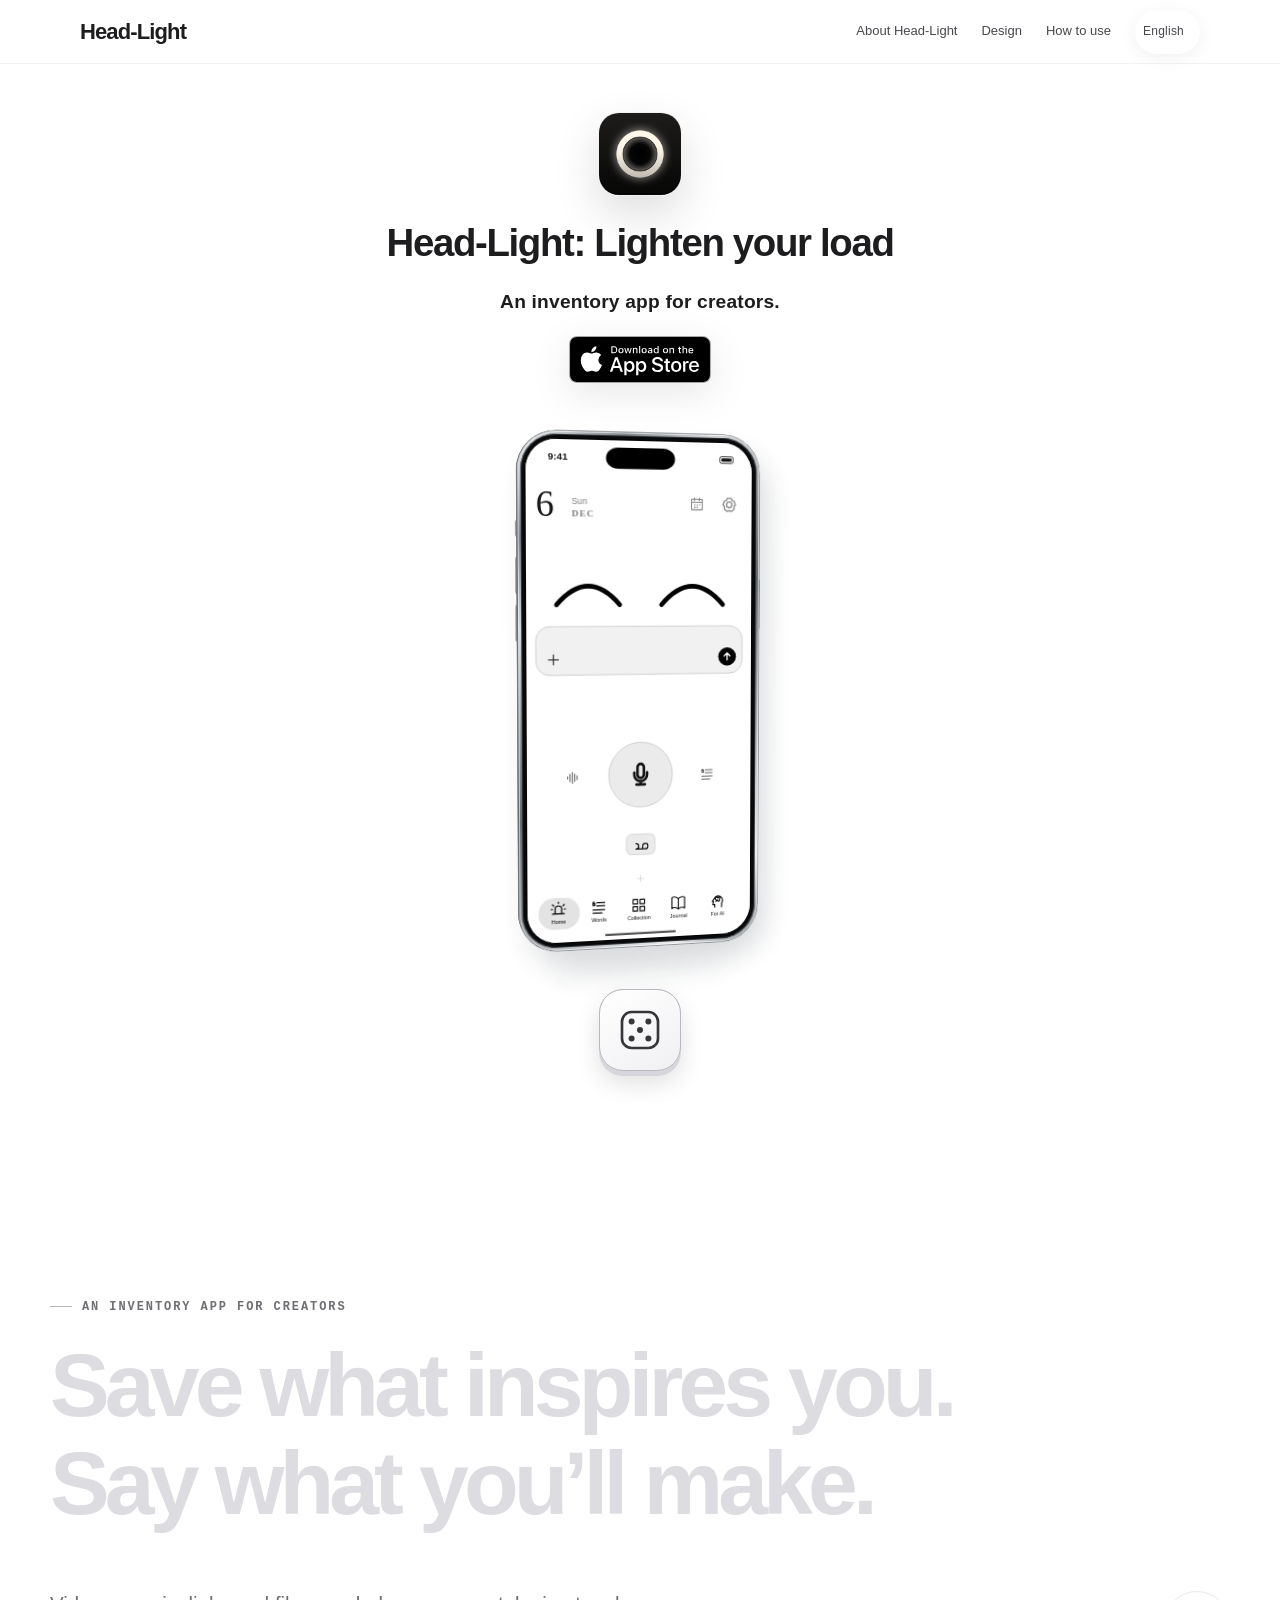
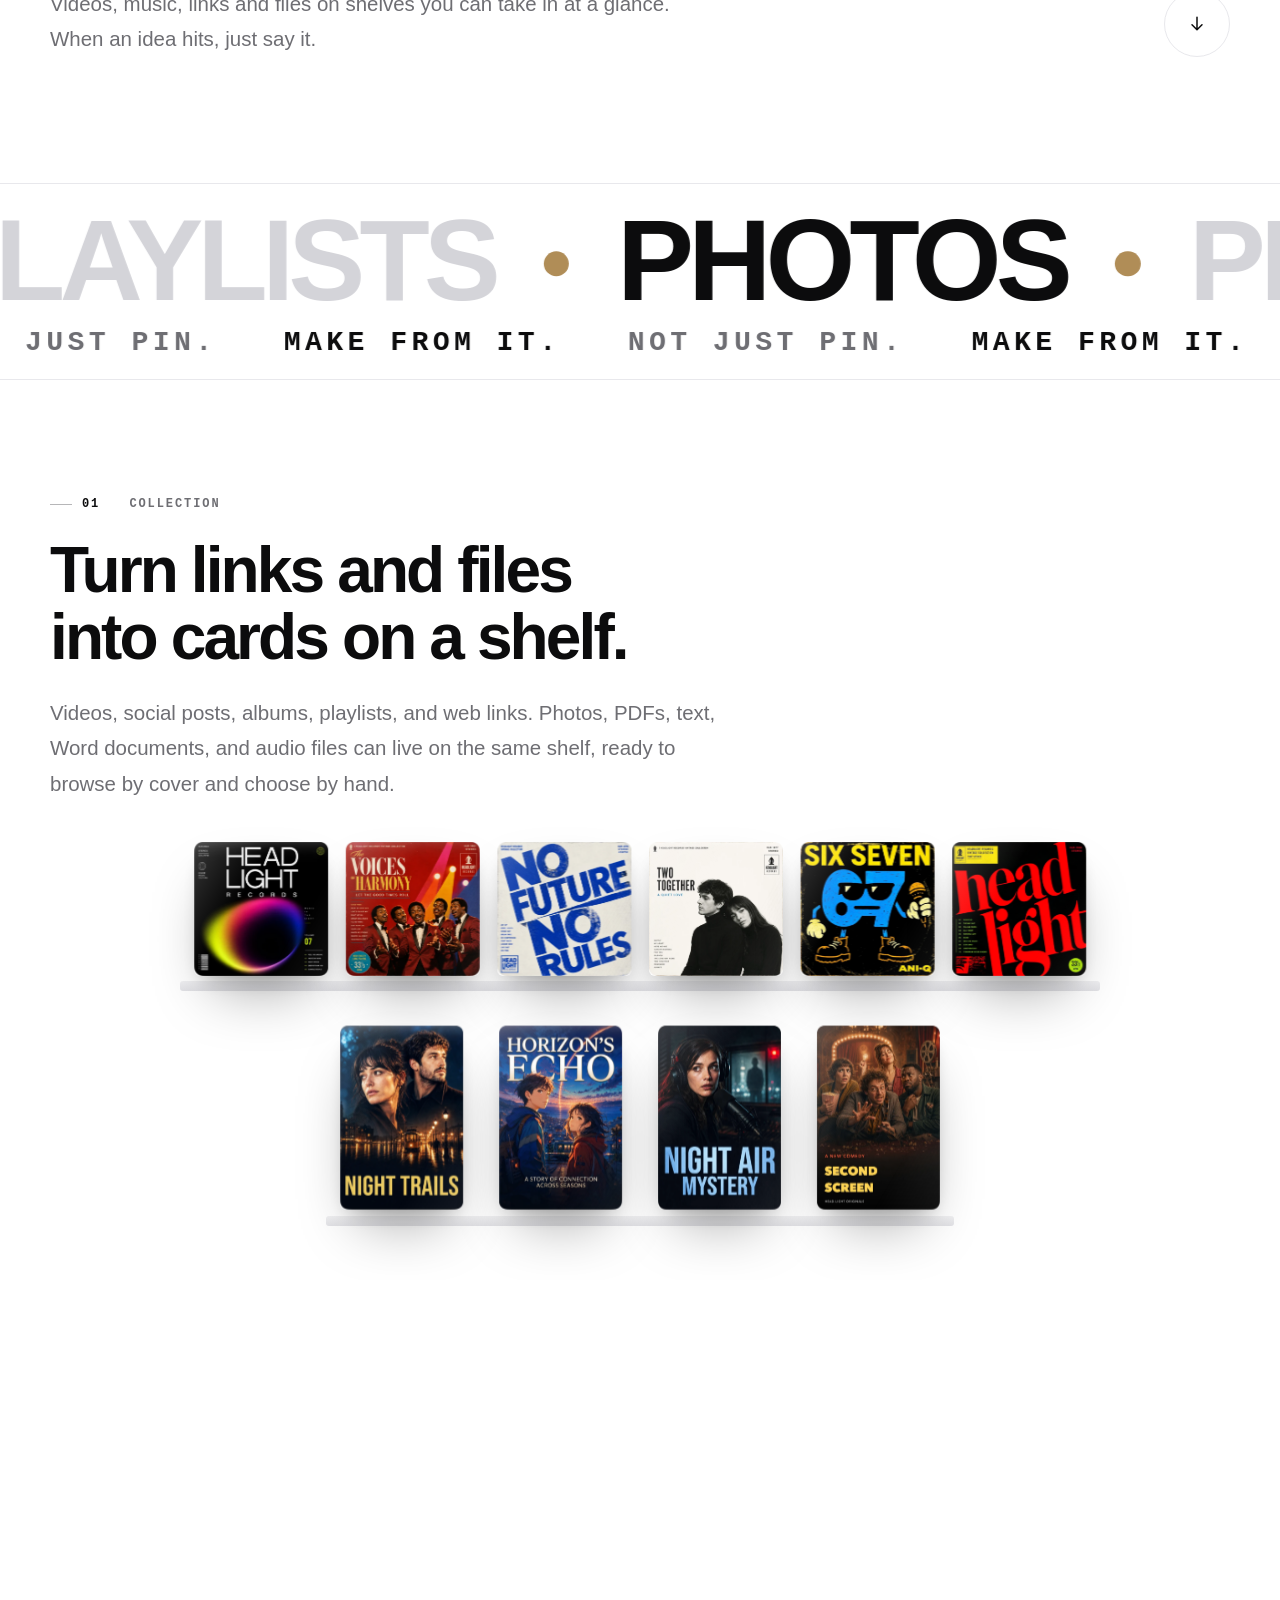
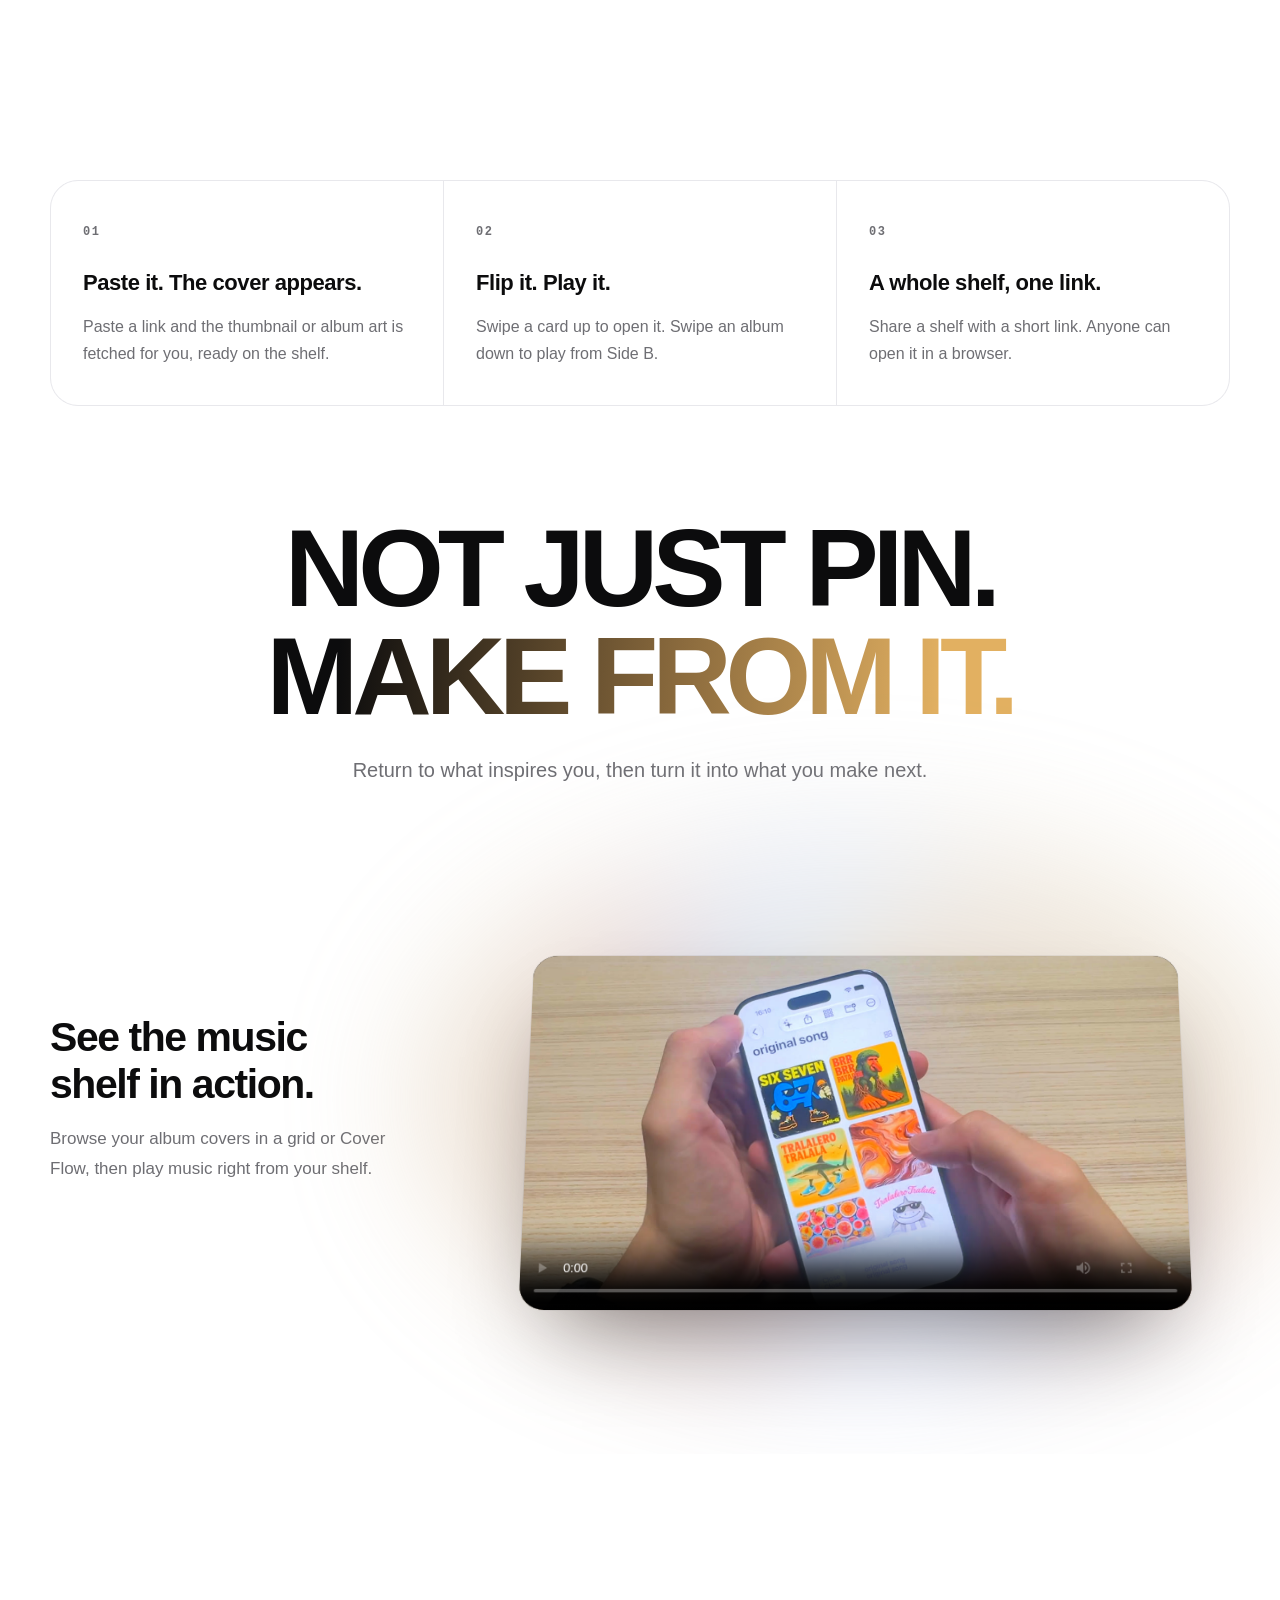
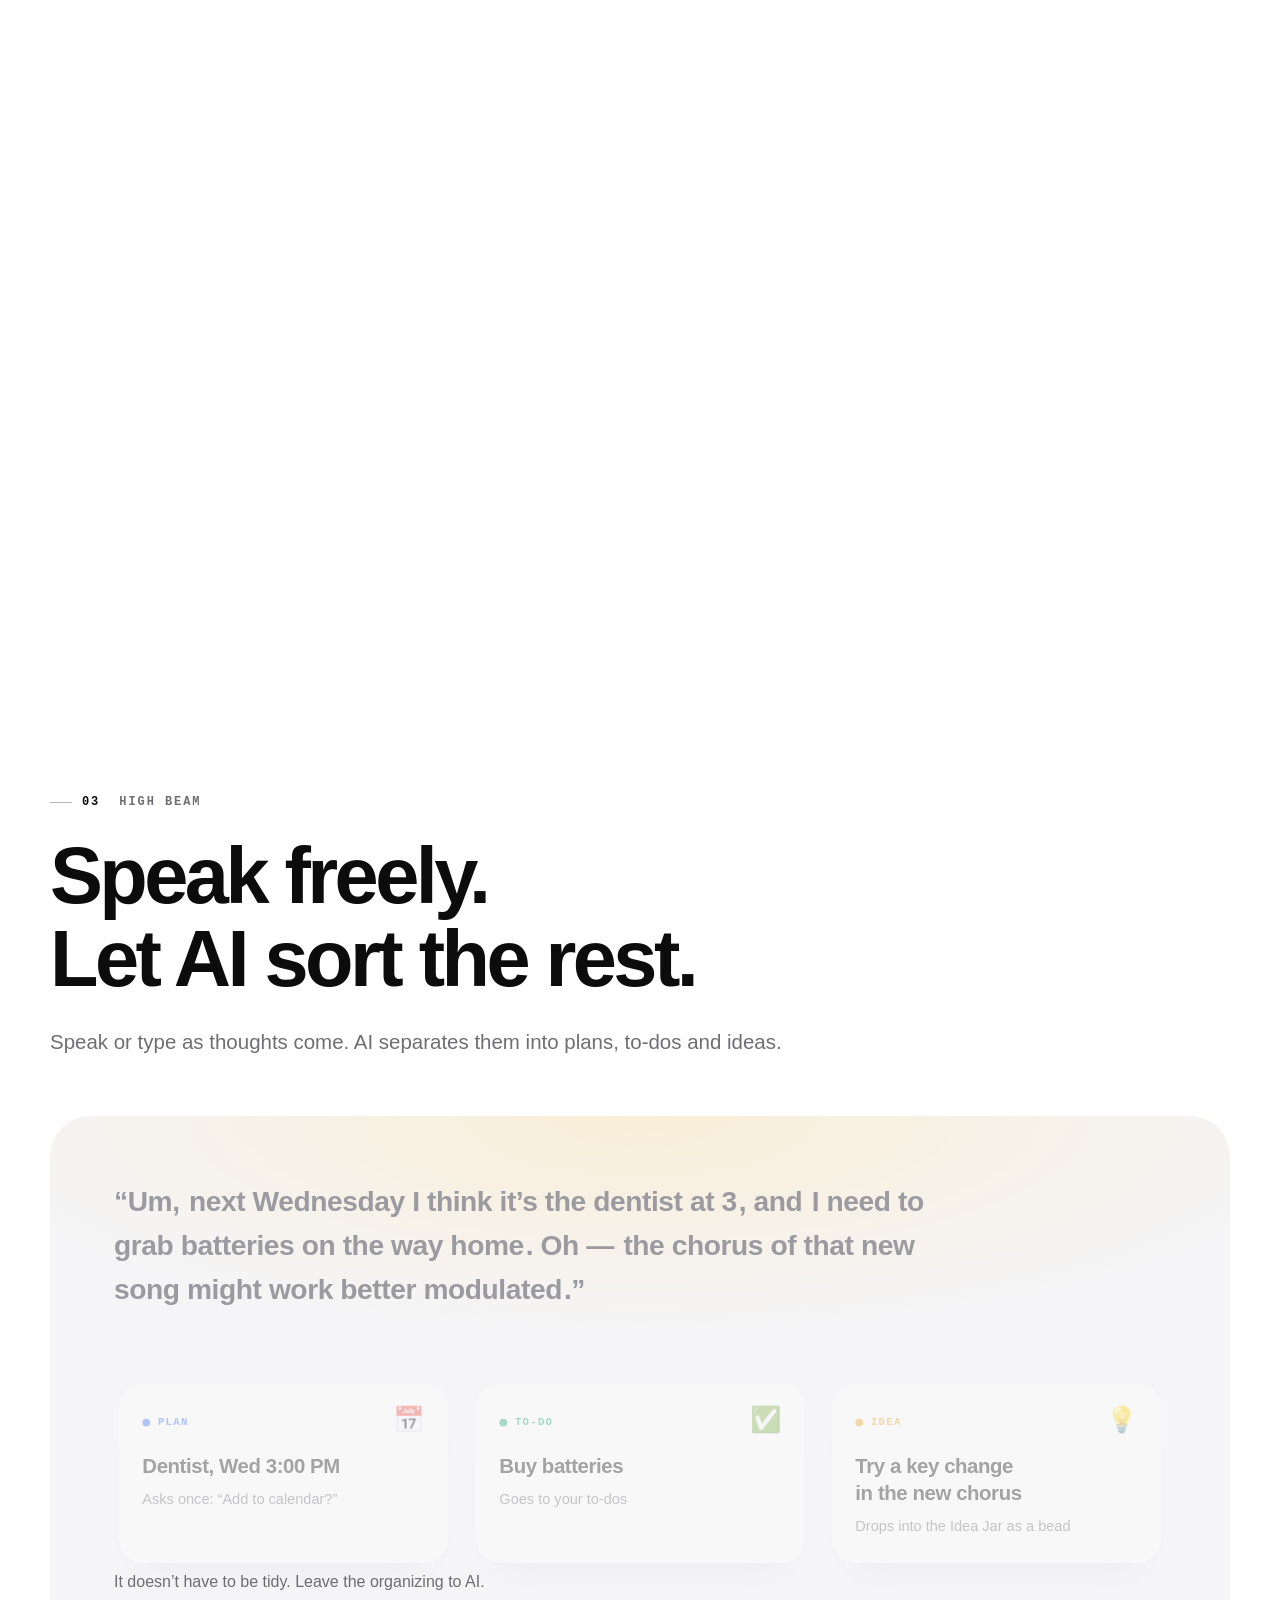
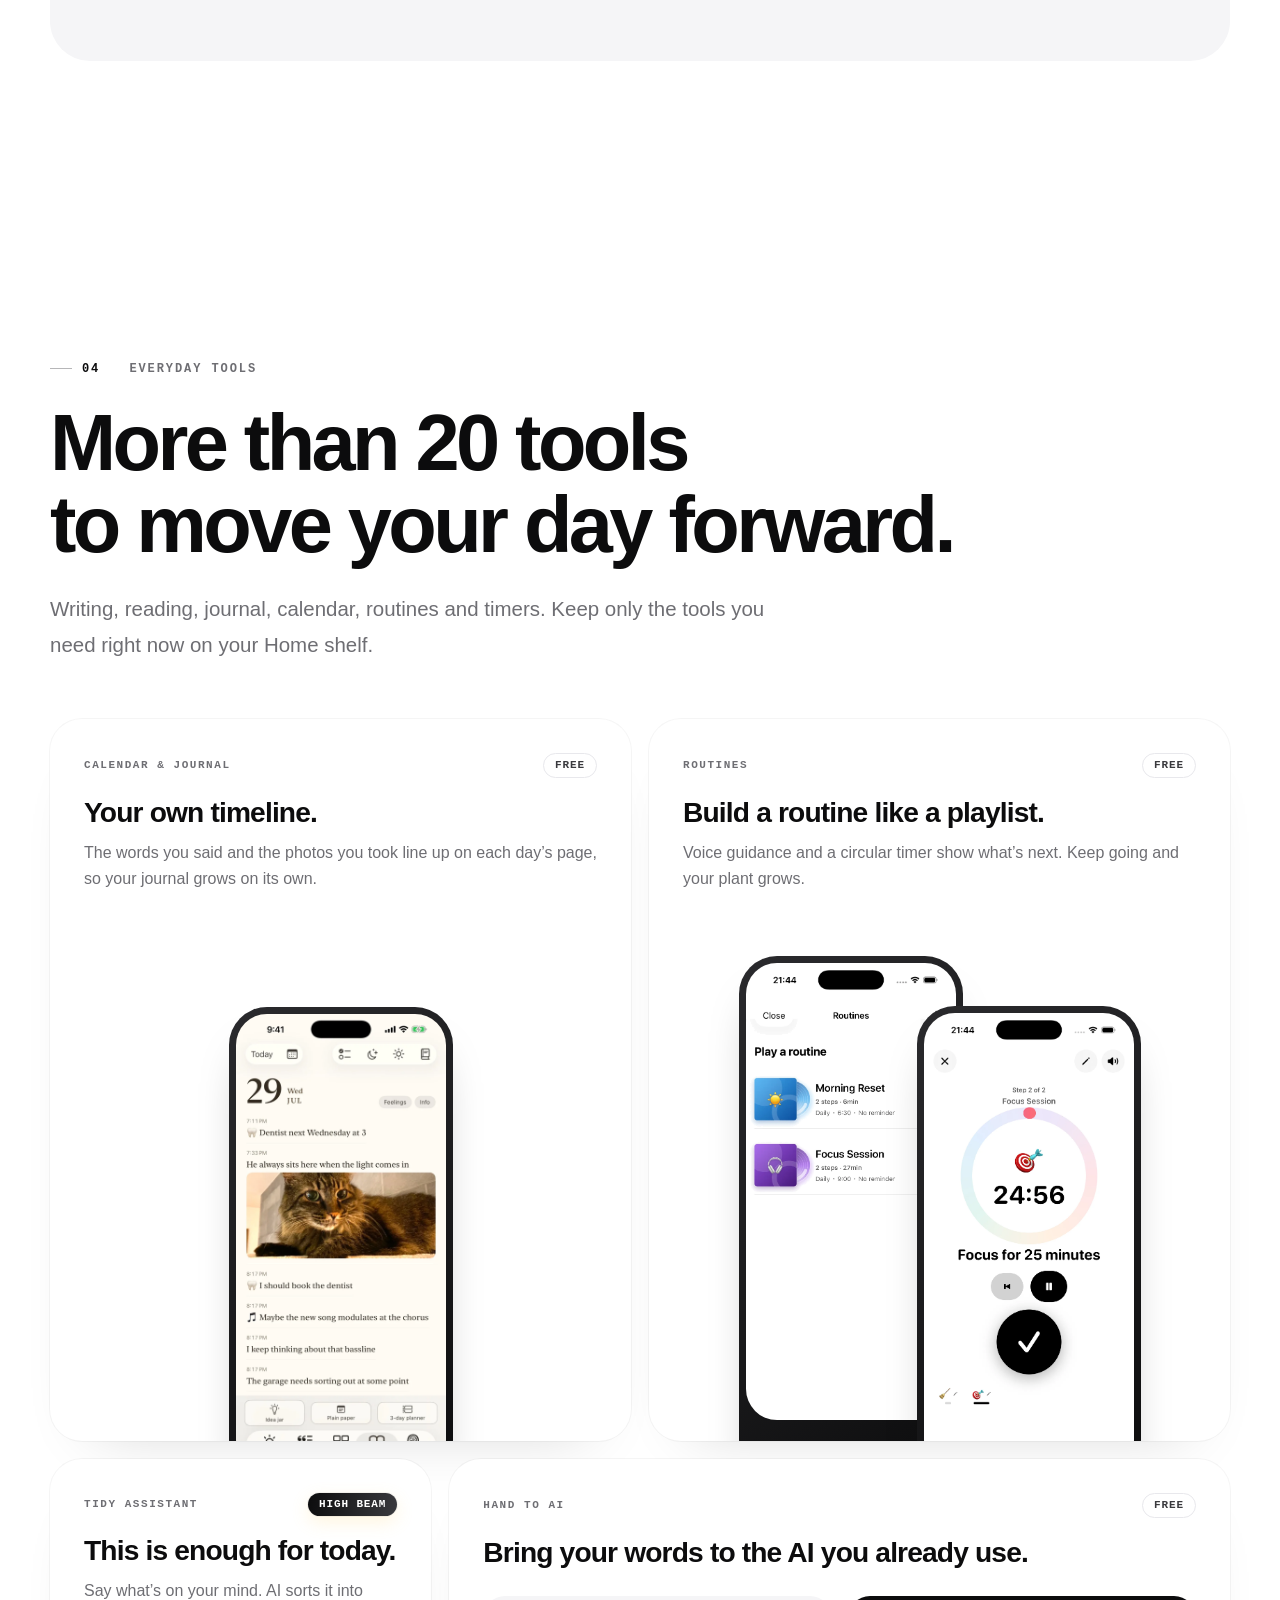
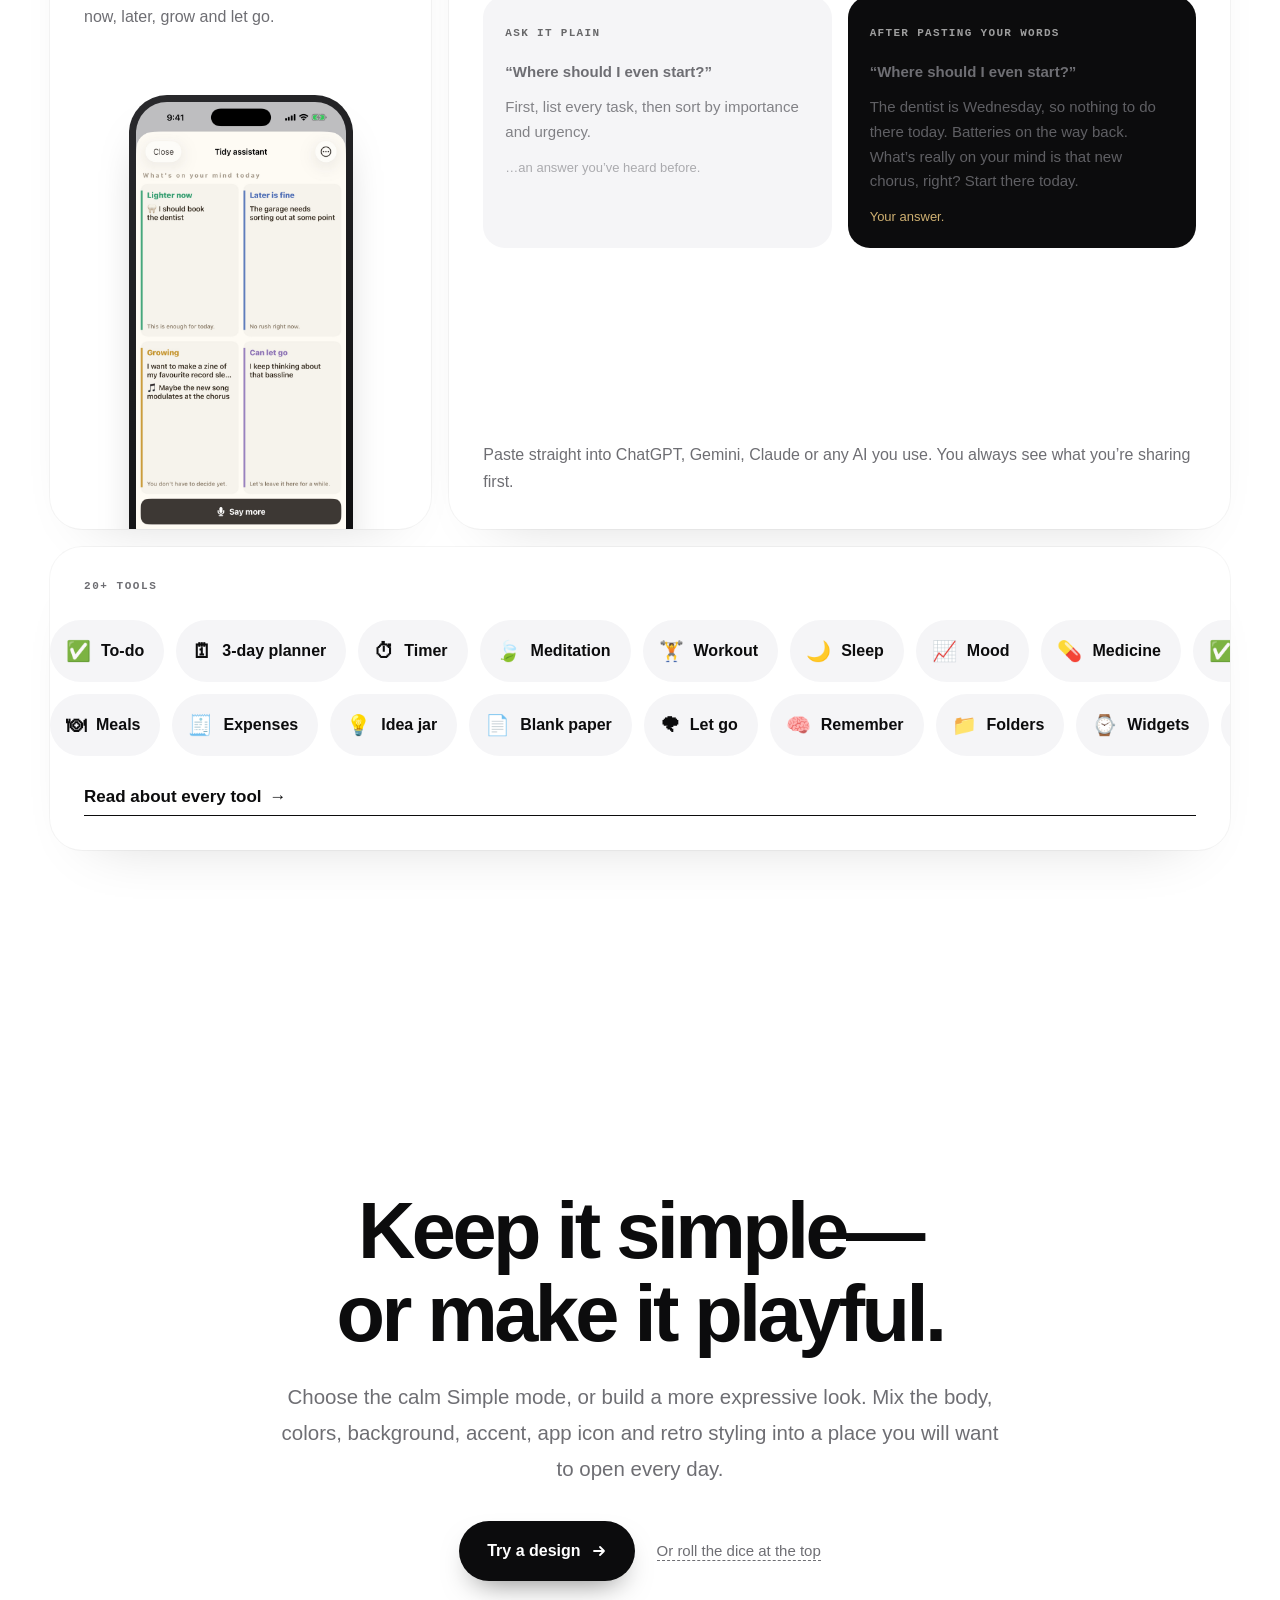
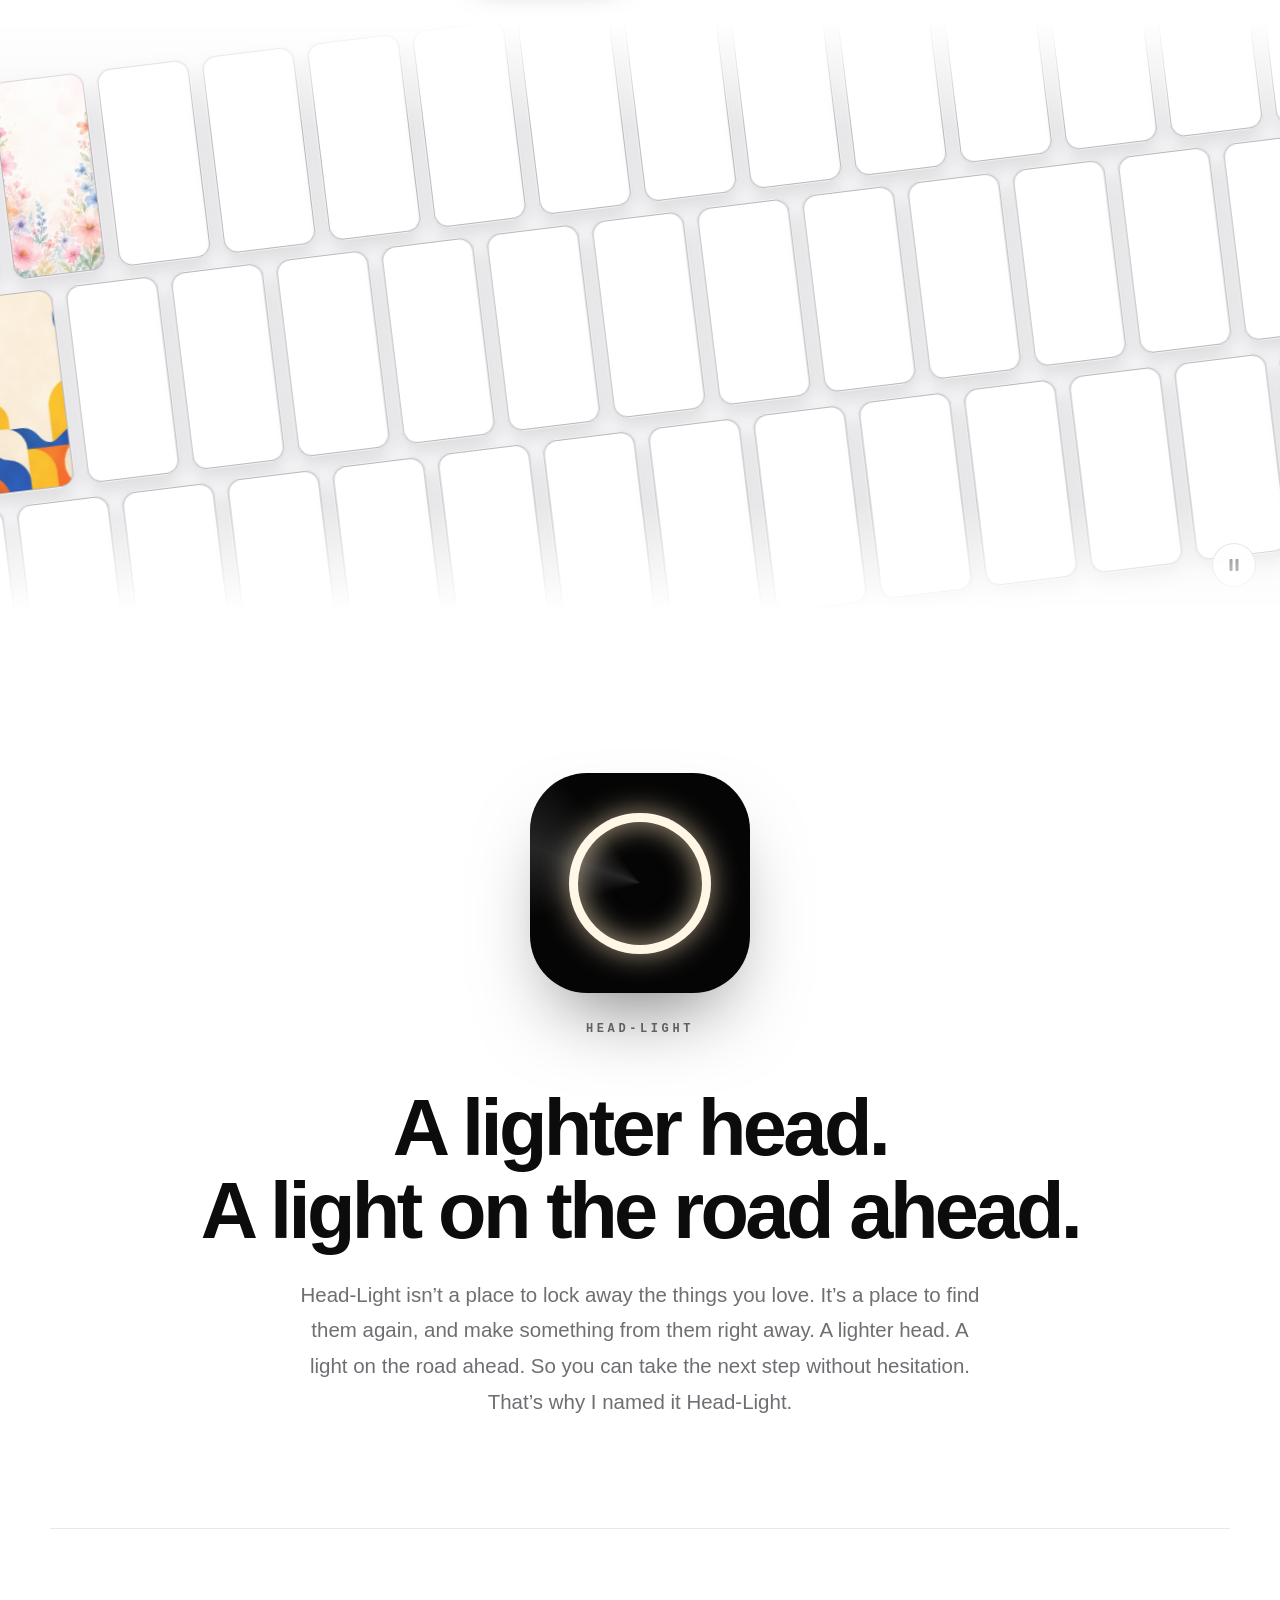
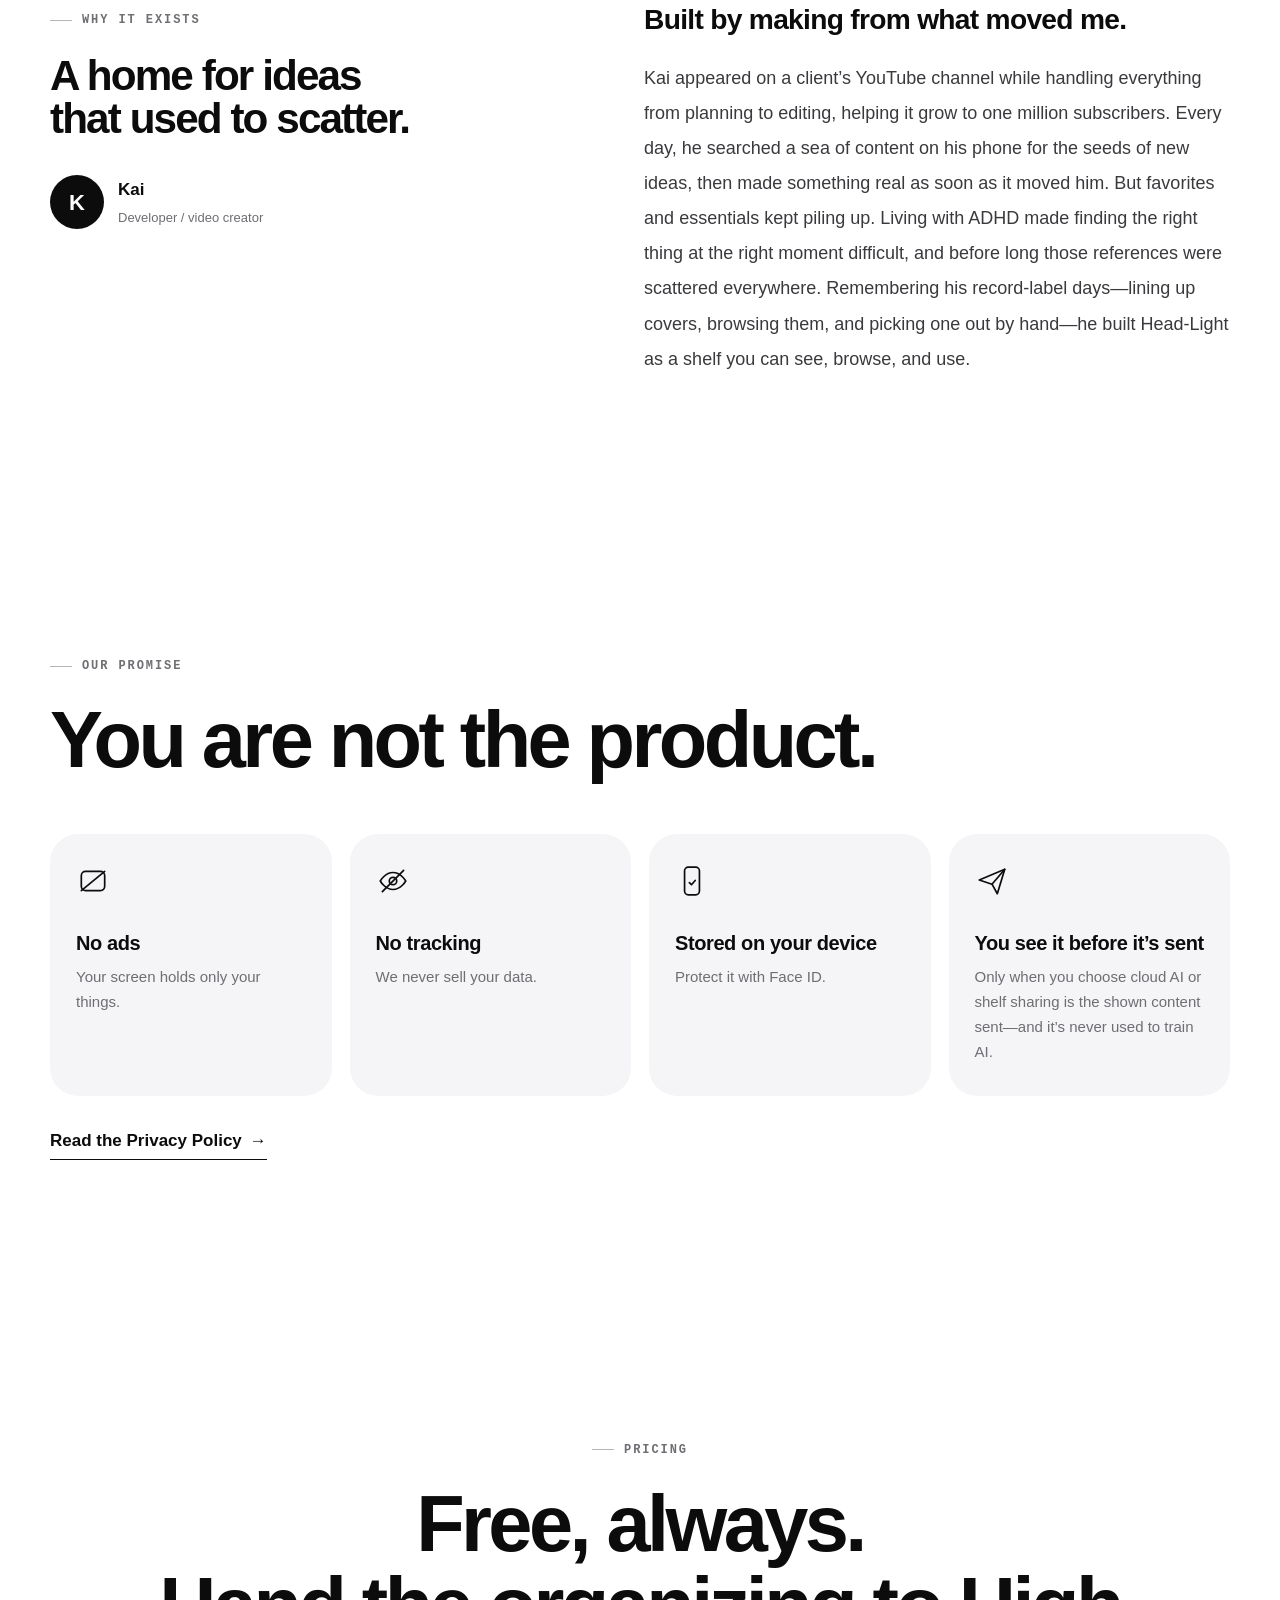
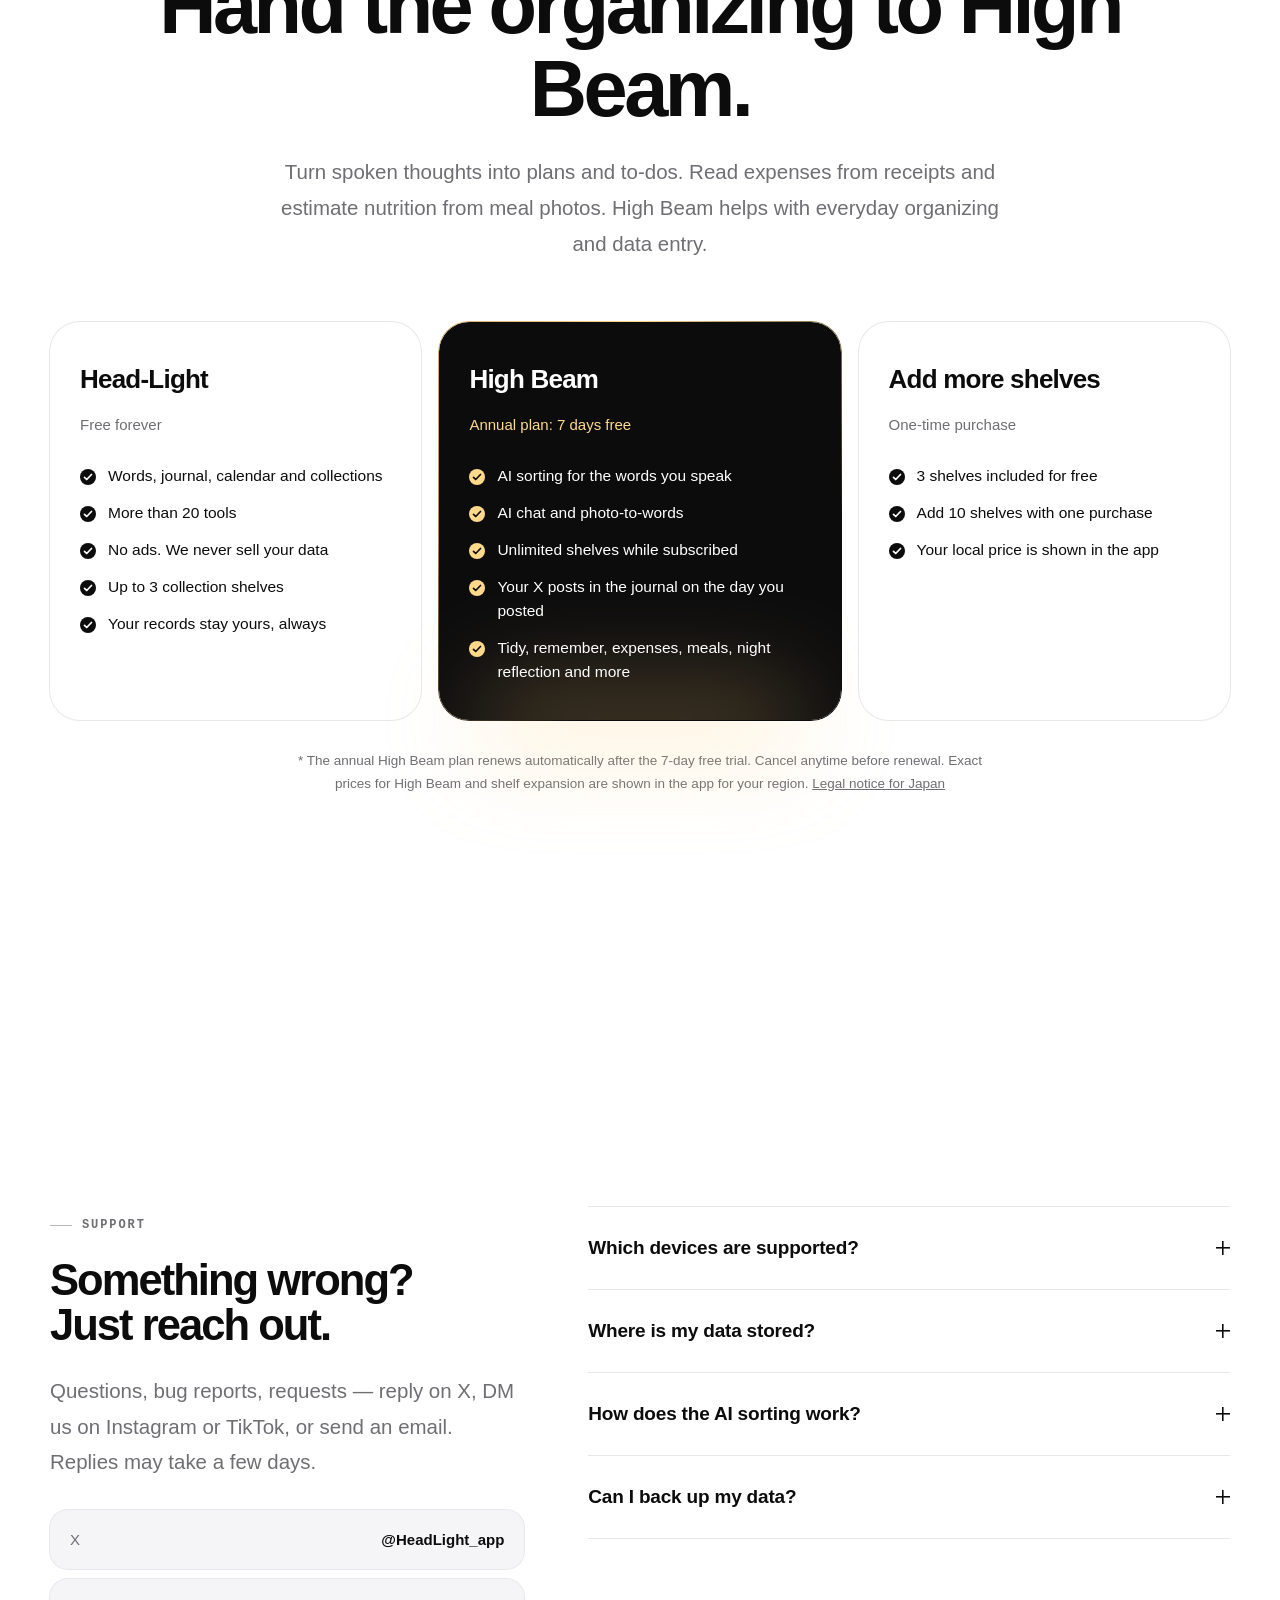
==== commit 0bff32ee: "Rebuild homepage below the hero as a creator showcase Keep the hero (phone face, dice, float, blink)" ====
--- a/index.html
+++ b/index.html
@@ -40,9 +40,6 @@
   }
 }
 </script>
-<script src="site-localizations.js?v=words-and-links-20260907"></script>
-<script src="design-assets/home-localizations.js?v=20260907-product"></script>
-<script src="design-assets/home-static-localizations.js?v=20260907-product"></script>
 <style>
   :root {
     /* 【2026-07-27 Kai】黒から白へ。「あなたを軽くする」に合う軽い印象にする。 */
@@ -920,6 +917,8 @@
 <script type="module" src="design-assets/home-product.js?v=20260928-creator-inventory"></script>
 <link rel="stylesheet" href="design-assets/site-nav.css?v=20260907-direct">
 <script type="module" src="design-assets/site-nav.js?v=20260907-direct"></script>
+<link rel="stylesheet" href="design-assets/home-creator.css?v=20260928-creator">
+<script type="module" src="design-assets/home-creator.js?v=20260928-creator"></script>
 </head>
 <body id="top">
 <nav class="product-nav" aria-label="Head-Light"><a class="product-wordmark" href="#top">Head-Light</a><div class="product-nav-links"><a href="./about.html">Head-Lightとは</a><a href="./design.html">デザイン</a><a href="./tools.html">道具の使い方</a></div>
@@ -939,7 +938,7 @@
 </nav>
 <script>
   (function () {
-    HeadlightSiteLocalizations.install("index");
+    var TITLES = {"ja":"Head-Light: あなたを軽くする手帳","en":"Head-Light: Lighten your load","ko":"Head-Light: 마음이 가벼워지는 다이어리","de":"Head-Light: Leichter leben","zh-Hant":"Head-Light: 讓心變輕的手帳","fr":"Head-Light: Vivre plus léger","es":"Head-Light: Vive más ligero","it":"Head-Light: Vivi più leggero"};
     var KEY = "headlightLang";
     var LANGS = ["ja", "en", "ko", "de", "zh-Hant", "fr", "es", "it"];
     var html = document.documentElement;
@@ -953,7 +952,7 @@
       select.value = lang;
       var titleEl = document.querySelector("title");
       if (titleEl) {
-        titleEl.textContent = HeadlightSiteLocalizations.titles.index[lang];
+        titleEl.textContent = TITLES[lang] || TITLES.en;
       }
       document.querySelectorAll("img[data-alt-ja]").forEach(function (img) {
         img.alt = img.getAttribute("data-alt-" + lang.toLowerCase())
@@ -992,9 +991,6 @@
       localStorage.setItem(KEY, lang);
       apply(lang);
     });
-    window.addEventListener("headlight-site-localizations-ready", function () {
-      apply(html.dataset.lang || "en");
-    });
   })();
 </script>
 
@@ -1026,7 +1022,7 @@
     <div class="store-download">
       <a class="app-store-link" href="https://apps.apple.com/app/id6790623376" target="_blank" rel="noopener">
       <span class="store-download-cue"><span data-i18n="ja" data-static-localized>ここからダウンロード</span><span data-i18n="en" data-static-localized>Download here</span><span data-i18n="ko" data-static-localized>여기에서 다운로드</span><span data-i18n="de" data-static-localized>Hier herunterladen</span><span data-i18n="zh-Hant" data-static-localized>從這裡下載</span><span data-i18n="fr" data-static-localized>Télécharger ici</span><span data-i18n="es" data-static-localized>Descarga aquí</span><span data-i18n="it" data-static-localized>Scarica qui</span><svg class="store-download-arrow" viewBox="0 0 24 24" width="26" height="26" fill="none" stroke="currentColor" stroke-width="2.5" stroke-linecap="round" stroke-linejoin="round" aria-hidden="true"><path d="M12 3v17M5 13l7 7 7-7"/></svg></span>
-        <span class="sr-only"><span data-i18n="ja">App Storeから無料でダウンロード</span><span data-i18n="en">Download free on the App Store</span><span data-i18n="ko">App Store에서 무료로 다운로드</span></span>
+        <span class="sr-only"><span data-i18n="ja" data-static-localized>App Storeから無料でダウンロード</span><span data-i18n="en" data-static-localized>Download free on the App Store</span><span data-i18n="ko" data-static-localized>App Store에서 무료로 다운로드</span><span data-i18n="de" data-static-localized>Kostenlos im App Store laden</span><span data-i18n="zh-Hant" data-static-localized>在 App Store 免費下載</span><span data-i18n="fr" data-static-localized>Télécharger gratuitement sur l’App Store</span><span data-i18n="es" data-static-localized>Descargar gratis en el App Store</span><span data-i18n="it" data-static-localized>Scarica gratis dall’App Store</span></span>
         <img class="app-store-badge" data-store-lang="ja" src="img/app-store-badges/ja.svg" alt="App Storeからダウンロード">
         <img class="app-store-badge" data-store-lang="en" src="img/app-store-badges/en.svg" alt="Download on the App Store">
         <img class="app-store-badge" data-store-lang="ko" src="img/app-store-badges/ko.svg" alt="App Store에서 다운로드하기">
@@ -1036,7 +1032,7 @@
         <img class="app-store-badge" data-store-lang="es" src="img/app-store-badges/es.svg" alt="Descargar en el App Store">
         <img class="app-store-badge" data-store-lang="it" src="img/app-store-badges/it.svg" alt="Scarica su App Store">
       </a>
-      <span class="store-download-note"><span data-i18n="ja">iPhone・iPadで今すぐ始められます。</span><span data-i18n="en">Start now on iPhone and iPad.</span><span data-i18n="ko">iPhone과 iPad에서 지금 시작할 수 있어요.</span></span>
+      <span class="store-download-note"><span data-i18n="ja" data-static-localized>iPhone・iPadで今すぐ始められます。</span><span data-i18n="en" data-static-localized>Start now on iPhone and iPad.</span><span data-i18n="ko" data-static-localized>iPhone과 iPad에서 지금 시작할 수 있어요.</span><span data-i18n="de" data-static-localized>Jetzt auf iPhone und iPad starten.</span><span data-i18n="zh-Hant" data-static-localized>立即在 iPhone 與 iPad 開始使用。</span><span data-i18n="fr" data-static-localized>Commencez dès maintenant sur iPhone et iPad.</span><span data-i18n="es" data-static-localized>Empieza ahora en iPhone y iPad.</span><span data-i18n="it" data-static-localized>Inizia ora su iPhone e iPad.</span></span>
     </div>
   </div>
   <div class="hero-product">
@@ -1057,489 +1053,162 @@
 
 </section>
 
-
-
-
-
-<!-- 答え -->
-<section id="ai-sorting">
-  <div class="inner reveal">
-    <div class="eyebrow"><span data-i18n="ja">High Beamでできること</span><span data-i18n="en">With High Beam</span><span data-i18n="ko">High Beam로 할 수 있는 것</span></div>
-    <h2><span data-i18n="ja">話したまま、<br>整理まで任せられる。</span><span data-i18n="en">Speak freely.<br>Let AI sort the rest.</span><span data-i18n="ko">말한 그대로,<br>정리까지 맡길 수 있어요.</span></h2>
-    <p class="lead"><span data-i18n="ja">声でも文字でも。思いついたまま入れると、AIが予定・やること・アイデアに分けます。</span><span data-i18n="en">Speak or type as thoughts come. AI separates them into plans, to-dos and ideas.</span><span data-i18n="ko">말로도 글로도. 떠오르는 대로 넣으면 AI가 일정·할 일·아이디어로 나눠요.</span></p>
-    <div class="cols">
-      <div class="text">
-        <p class="bubble"><span data-i18n="ja">「えーと、来週の水曜たしか3時から歯医者で、あと帰りに電池買わないと。そういえば新曲のサビ、転調したら面白いかも」</span><span data-i18n="en">"Um, next Wednesday I think it&#39;s the dentist at 3, and I need to grab batteries on the way home. Oh — the chorus of that new song might actually work better modulated."</span><span data-i18n="ko">「음, 다음 주 수요일 아마 3시부터 치과였고, 돌아오는 길에 배터리도 사야 해. 아 맞다, 새 곡 후렴구 전조하면 재밌을 것 같은데」</span></p>
-        <div class="dests">
-          <div class="dest"><span class="dico">📅</span><div><b><span data-i18n="ja">歯医者 水曜 15:00</span><span data-i18n="en">Dentist, Wed 15:00</span><span data-i18n="ko">치과 수요일 15:00</span></b><span><span data-i18n="ja">「カレンダーに入れる?」と一度だけ聞いてくれる</span><span data-i18n="en">Asks once, &ldquo;Add to calendar?&rdquo;</span><span data-i18n="ko">「캘린더에 추가할까요?」라고 한 번만 물어봐요</span></span></div></div>
-          <div class="dest"><span class="dico">✓</span><div><b><span data-i18n="ja">電池を買う</span><span data-i18n="en">Buy batteries</span><span data-i18n="ko">배터리 사기</span></b><span><span data-i18n="ja">やることへ</span><span data-i18n="en">Goes to your to-dos</span><span data-i18n="ko">할 일로</span></span></div></div>
-          <div class="dest"><span class="dico">💡</span><div><b><span data-i18n="ja">新曲のサビを転調してみる</span><span data-i18n="en">Try modulating the new song's chorus</span><span data-i18n="ko">새 곡 후렴구 전조해보기</span></b><span><span data-i18n="ja">アイデアの瓶へ、玉になって溜まる</span><span data-i18n="en">Goes to the Ideas Jar, as a little bead</span><span data-i18n="ko">아이디어의 병으로, 구슬이 되어 쌓여요</span></span></div></div>
+<div class="hx-progress" aria-hidden="true"></div>
+<main class="hx">
+
+<!-- 1. ピッチ: スクロールで文字が灯る -->
+<section class="hx-pitch" aria-labelledby="hx-pitch-title">
+  <div class="hx-wrap">
+    <span class="hx-eyebrow" data-t="pitchEye">クリエイターのためのインベントリ・アプリ</span>
+    <h2 class="hx-pitch-lines" id="hx-pitch-title"><span data-t="pitch1">響いたものを、あつめて。</span><span data-t="pitch2">ひらめきを、声にする。</span></h2>
+    <div class="hx-pitch-sub">
+      <p data-reveal data-t="pitchSub">動画も音楽も、リンクもファイルも、ひと目で見渡せる棚に。思いついたら、話すだけ。</p>
+      <a class="hx-scrollcue" href="#hx-collection" aria-label="Scroll"><svg viewBox="0 0 24 24" fill="none" stroke="currentColor" stroke-width="1.8" stroke-linecap="round" stroke-linejoin="round" aria-hidden="true"><path d="M12 4v15M6 13l6 6 6-6"/></svg></a>
+    </div>
+  </div>
+</section>
+
+<!-- 2. マーキー -->
+<div class="hx-marquee" aria-hidden="true">
+  <div class="hx-mrow"><span>VIDEOS<i></i></span><span>MUSIC<i></i></span><span>POSTS<i></i></span><span>PLAYLISTS<i></i></span><span>PHOTOS<i></i></span><span>PDF<i></i></span><span>LINKS<i></i></span><span>AUDIO<i></i></span></div>
+  <div class="hx-mrow small"><span>NOT JUST PIN.</span><span>MAKE FROM IT.</span><span>NOT JUST PIN.</span><span>MAKE FROM IT.</span><span>NOT JUST PIN.</span><span>MAKE FROM IT.</span></div>
+</div>
+
+<!-- 3. コレクション: 散らばった表紙が、棚に整う -->
+<section class="hx-shelf" id="hx-collection" aria-labelledby="hx-col-title">
+  <div class="hx-shelf-stage">
+    <div class="hx-shelf-copy">
+      <span class="hx-eyebrow"><b>01</b>&nbsp;<span data-t="colEye">コレクション</span></span>
+      <h2 class="hx-h" id="hx-col-title" data-t="colH">リンクもファイルも、<br>表紙のあるカードへ。</h2>
+      <p class="hx-lead" data-t="colP">動画、SNSの投稿、アルバム、プレイリスト、Webリンク。写真、PDF、テキスト、Word、音声ファイルも、ひとつの棚へ。表紙を眺めながら、必要なものを手で選べます。</p>
+    </div>
+    <span class="hx-shelf-hint" data-t="shelfHint">スクロールして棚に並べる</span>
+  </div>
+</section>
+
+<section class="hx-collection-more">
+  <div class="hx-wrap">
+    <div class="hx-points">
+      <div class="hx-point" data-reveal><span class="n">01</span><h3 data-t="pt1h">貼るだけで、表紙が付く。</h3><p data-t="pt1p">リンクを貼ると、サムネイルやジャケットを自動で取ってきて、棚に並びます。</p></div>
+      <div class="hx-point" data-reveal style="--d:.1s"><span class="n">02</span><h3 data-t="pt2h">めくって、そのまま再生。</h3><p data-t="pt2p">カードを上にスワイプで開く。アルバムは下にスワイプでB面から再生。</p></div>
+      <div class="hx-point" data-reveal style="--d:.2s"><span class="n">03</span><h3 data-t="pt3h">棚ごと、リンクひとつで。</h3><p data-t="pt3p">集めた棚は、短いリンクで共有できます。受け取った人はブラウザでも見られます。</p></div>
+    </div>
+  </div>
+  <div class="hx-make">
+    <div class="hx-wrap">
+      <p class="big" data-reveal>NOT JUST PIN.<br><em>MAKE FROM IT.</em></p>
+      <p data-reveal style="--d:.1s" data-t="makeP">集めたものを見返し、そこから生まれたひらめきを、次の創作へ。</p>
+    </div>
+  </div>
+  <div class="hx-video">
+    <div class="hx-wrap hx-video-grid">
+      <div data-reveal>
+        <h3 data-t="vidH">音楽の棚を、動画で見る。</h3>
+        <p data-t="vidP">ジャケットを並べて眺め、カバーフローで探し、そのまま音楽を再生できます。</p>
+      </div>
+      <div class="hx-video-box" data-reveal style="--d:.1s">
+        <div class="hx-video-glow" aria-hidden="true"></div>
+        <div class="hx-video-frame">
+          <video controls playsinline preload="metadata" poster="img/video-posters/collection-music-ja.jpg" src="video/collection-music-ja.mp4" data-v="ja" aria-label="Head-Lightの音楽コレクションの使い方" data-t-aria="vidAria"></video>
         </div>
-        <p class="sub"><span data-i18n="ja">まとまっていなくて大丈夫。整理はAIに任せられます。</span><span data-i18n="en">It doesn’t have to be tidy. Leave the organizing to AI.</span><span data-i18n="ko">정리되지 않은 채로 말해도 괜찮아요. 정리는 AI에게 맡길 수 있어요.</span></p>
       </div>
-      <div class="shots">
-        <div class="phone"><img src="img/shots/smile-black-20260907.png" loading="lazy" decoding="async" data-alt-ja="にっこりしたイラストの顔が表示されたホーム画面" data-alt-en="The Home screen with a smiling illustrated face" data-alt-ko="환하게 웃는 일러스트 얼굴이 표시된 홈 화면" alt="にっこりしたイラストの顔が表示されたホーム画面"></div>
+    </div>
+  </div>
+</section>
+
+<!-- 4. 声 -->
+<section class="hx-voice" id="hx-voice" aria-labelledby="hx-voice-title">
+  <div class="hx-wrap hx-voice-grid">
+    <div>
+      <span class="hx-eyebrow" data-reveal><b>02</b>&nbsp;<span data-t="voiceEye">声</span></span>
+      <h2 class="hx-h" id="hx-voice-title" data-reveal data-t="voiceH">ひらめいたら、<br>話すだけ。</h2>
+      <p class="hx-lead" data-reveal style="--d:.1s" data-t="voiceP">ひらめきを捕まえる最速の方法は、声。だからアプリを開いた最初の画面に、見逃せない大きなマイクを置きました。一度押して話し、最後に「送信」と言えば保存。文字でも入力できます。</p>
+    </div>
+    <div class="hx-voice-stage" data-reveal style="--d:.15s">
+      <img src="img/hero-voice.jpg" width="1300" height="975" loading="lazy" decoding="async" alt="Head-Lightを開いたiPhoneに向かって話す人" data-t-alt="voiceAlt">
+      <div class="hx-waves" aria-hidden="true"><i></i><i></i><i></i></div>
+      <div class="hx-transcript" aria-hidden="true">
+        <div class="hx-tx-head"><span class="dot"></span><span class="hx-tx-label">聞いています</span><span class="hx-tx-bars"><b></b><b></b><b></b><b></b><b></b></span></div>
+        <div class="hx-tx-body"></div>
       </div>
     </div>
   </div>
-
-    <p class="paid-note" hidden><a href="#pricing"><span data-i18n="ja">20を超える道具は無料。High Beamの年額プランは7日間無料。</span><span data-i18n="en">More than 20 tools are free. Try the annual High Beam plan free for 7 days.</span><span data-i18n="ko">20개가 넘는 도구는 무료. High Beam 연간 플랜은 7일 무료.</span></a></p>
-
 </section>
 
-
-<!-- 整理アシスタント -->
-<section id="tidy-assistant">
-  <div class="inner reveal">
-    <div class="eyebrow"><span data-i18n="ja">整理アシスタント</span><span data-i18n="en">Tidy assistant</span><span data-i18n="ko">정리 어시스턴트</span><span class="pro-badge">High Beam</span></div>
-    <div class="tidy-problem cols">
-      <div class="text">
-        <h2><span data-i18n="ja">頭の中は、<br>いつもいっぱい。</span><span data-i18n="en">Your head is<br>always full.</span><span data-i18n="ko">머릿속은,<br>언제나 가득해요.</span></h2>
-        <p class="lead"><span data-i18n="ja">やること、予定、思いつき、好きなもの。覚えておこうとするほど、頭は重くなります。</span><span data-i18n="en">To-dos, plans, ideas, things you love. The more you try to hold on to, the heavier your head feels.</span><span data-i18n="ko">할 일, 일정, 아이디어, 좋아하는 것. 기억하려 할수록 머릿속은 무거워져요.</span></p>
-        <p class="sub"><span data-i18n="ja">必要だったのは、全部を安心して置ける場所でした。</span><span data-i18n="en">What you needed was one safe place to put it all.</span><span data-i18n="ko">필요했던 건, 모든 것을 안심하고 둘 수 있는 한 곳이었어요.</span></p>
+<!-- 5. High Beam: 話したまま整理 -->
+<section class="hx-sort" id="hx-sort" aria-labelledby="hx-sort-title">
+  <div class="hx-wrap">
+    <span class="hx-eyebrow" data-reveal><b>03</b>&nbsp;High Beam</span>
+    <h2 class="hx-h" id="hx-sort-title" data-reveal data-t="sortH">話したまま、<br>整理まで任せられる。</h2>
+    <p class="hx-lead" data-reveal style="--d:.1s" data-t="sortP">声でも文字でも。思いついたまま入れると、AIが予定・やること・アイデアに分けます。</p>
+    <div class="hx-sort-panel" data-reveal>
+      <p class="hx-quote" data-t="quote">「えーと、<mark class="m1">来週の水曜たしか3時から歯医者で</mark>、あと<mark class="m2">帰りに電池買わないと</mark>。そういえば<mark class="m3">新曲のサビ、転調したら面白いかも</mark>」</p>
+      <div class="hx-dests">
+        <div class="hx-dest"><span class="ico" aria-hidden="true">📅</span><span class="tag" data-t="c1Tag">予定</span><h3 data-t="c1T">歯医者 水曜 15:00</h3><p data-t="c1S">「カレンダーに入れる?」と一度だけ聞く</p></div>
+        <div class="hx-dest"><span class="ico" aria-hidden="true">✅</span><span class="tag" data-t="c2Tag">やること</span><h3 data-t="c2T">電池を買う</h3><p data-t="c2S">やることリストへ</p></div>
+        <div class="hx-dest"><span class="ico" aria-hidden="true">💡</span><span class="tag" data-t="c3Tag">アイデア</span><h3 data-t="c3T">新曲のサビを転調してみる</h3><p data-t="c3S">アイデアの瓶へ、玉になって溜まる</p></div>
       </div>
-      <img class="illust reveal" style="width: min(300px, 70vw);" src="img/illust-full-head.jpg" loading="lazy"
-           data-alt-ja="頭の中に線が渦を巻き、そのまわりをカレンダー・買い物・ひらめき・時計・音楽が取り囲む線画"
-           data-alt-en="A line drawing of a head full of swirling lines, circled by a calendar, shopping, an idea, a clock, and music."
-           data-alt-ko="머릿속에 선이 소용돌이치고, 그 주위를 캘린더・쇼핑・아이디어・시계・음악이 둘러싼 선화"
-           alt="頭の中に線が渦を巻き、そのまわりをカレンダー・買い物・ひらめき・時計・音楽が取り囲む線画">
-    </div>
-    <h2><span data-i18n="ja">今日はこれだけで、十分です。</span><span data-i18n="en">This is enough for today.</span><span data-i18n="ko">오늘은 이것만으로, 충분해요.</span></h2>
-    <p class="lead"><span data-i18n="ja">頭にあることを話すだけ。AIが「いま」「あとで」「育てる」「手放す」に分けます。</span><span data-i18n="en">Say what’s on your mind. AI sorts it into now, later, grow and let go.</span><span data-i18n="ko">머릿속에 있는 것을 말하기만 하면 돼요. AI가 ‘지금’, ‘나중’, ‘키우기’, ‘놓기’로 나눠요.</span></p>
-
-    <p class="sub" hidden><span data-i18n="ja">4象限マトリクス(クアドラントチャート)は、ものごとを2つの軸で4つに分けて、一目で全体を見る図です。仕事の優先順位づけでよく使われます。Head-Lightでは<strong>「急ぎかどうか」</strong>と<strong>「いま答えを出せるかどうか」</strong>で分けます。分ける作業はAIがやるので、あなたは話すだけです。</span><span data-i18n="en">A four-quadrant matrix splits things along two axes so you can take in the whole picture at a glance — the same shape often used for prioritising work. Head-Light splits by <strong>how urgent it is</strong> and <strong>whether you can settle it yet</strong>. AI does the splitting; you just talk.</span><span data-i18n="ko">4사분면 매트릭스(쿼드런트 차트)는 두 개의 축으로 넷으로 나눠, 전체를 한눈에 보는 그림이에요. 업무 우선순위를 정할 때 자주 쓰여요. Head-Light에서는 <strong>「급한지 아닌지」</strong>와 <strong>「지금 답을 낼 수 있는지」</strong>로 나눠요. 나누는 일은 AI가 하니, 당신은 말하기만 하면 돼요.</span></p>
-
-    <div class="tidy-real-visuals" id="tidy-real-visuals">
-      <figure class="tidy-detail">
-        <img src="img/shots/tidy-assistant-detail-ja.jpg" data-shot="tidy-assistant-detail" loading="lazy" decoding="async"
-             data-alt-ja="整理アシスタントが実際に分けた4枚の拡大表示" data-alt-en="A close-up of the four actual cards sorted by Tidy Assistant" data-alt-ko="정리 어시스턴트가 실제로 나눈 네 장의 확대 화면" data-alt-de="Nahaufnahme der vier tatsächlich vom Sortierassistenten sortierten Karten" data-alt-zh-hant="整理助手實際分出的四張卡片放大畫面" data-alt-fr="Gros plan sur les quatre cartes réellement triées par l’assistant de rangement" data-alt-es="Primer plano de las cuatro tarjetas realmente ordenadas por el asistente" data-alt-it="Primo piano delle quattro schede realmente ordinate dall’assistente" alt="整理アシスタントが実際に分けた4枚の拡大表示">
-        <figcaption><span data-i18n="ja" data-static-localized>実際に分けられた4枚</span><span data-i18n="en" data-static-localized>The four actual sorted cards</span><span data-i18n="ko" data-static-localized>실제로 나뉜 네 장</span><span data-i18n="de" data-static-localized>Die vier tatsächlich sortierten Karten</span><span data-i18n="zh-Hant" data-static-localized>實際分出的四張卡片</span><span data-i18n="fr" data-static-localized>Les quatre cartes réellement triées</span><span data-i18n="es" data-static-localized>Las cuatro tarjetas realmente ordenadas</span><span data-i18n="it" data-static-localized>Le quattro schede realmente ordinate</span></figcaption>
-      </figure>
-      <figure>
-        <div class="phone"><img src="img/shots/tidy-assistant-ja.jpg" data-shot="tidy-assistant" loading="lazy" decoding="async"
-             data-alt-ja="整理アシスタントの実際の全画面" data-alt-en="The actual full Tidy Assistant screen" data-alt-ko="정리 어시스턴트의 실제 전체 화면" data-alt-de="Der tatsächliche vollständige Bildschirm des Sortierassistenten" data-alt-zh-hant="整理助手的實際完整畫面" data-alt-fr="L’écran complet réel de l’assistant de rangement" data-alt-es="La pantalla completa real del asistente" data-alt-it="La schermata completa reale dell’assistente" alt="整理アシスタントの実際の全画面"></div>
-        <figcaption><span data-i18n="ja" data-static-localized>実際のアプリ画面</span><span data-i18n="en" data-static-localized>The actual app screen</span><span data-i18n="ko" data-static-localized>실제 앱 화면</span><span data-i18n="de" data-static-localized>Der tatsächliche App-Bildschirm</span><span data-i18n="zh-Hant" data-static-localized>實際的 App 畫面</span><span data-i18n="fr" data-static-localized>L’écran réel de l’app</span><span data-i18n="es" data-static-localized>La pantalla real de la app</span><span data-i18n="it" data-static-localized>La schermata reale dell’app</span></figcaption>
-      </figure>
-    </div>
-
-    <p class="sub"><span data-i18n="ja">やることを増やすためではなく、減らすためのAIです。</span><span data-i18n="en">AI that helps shorten the list, not lengthen it.</span><span data-i18n="ko">할 일을 늘리는 것이 아니라, 줄여 주는 AI예요.</span></p>
+      <p class="hx-sort-note" data-t="sortNote">まとまっていなくて大丈夫。整理はAIに任せられます。</p>
+    </div>
   </div>
 </section>
 
-<!-- 言葉 -->
-<section id="words">
-  <div class="inner reveal">
-    <div class="eyebrow"><span data-i18n="ja" data-static-localized>声でひらめきを捕まえる</span><span data-i18n="en" data-static-localized>Speak &amp; Capture</span><span data-i18n="ko" data-static-localized>말로 영감을 붙잡기</span><span data-i18n="de" data-static-localized>Sprechen &amp; festhalten</span><span data-i18n="zh-Hant" data-static-localized>說出並捕捉靈感</span><span data-i18n="fr" data-static-localized>Dire et saisir</span><span data-i18n="es" data-static-localized>Hablar y capturar</span><span data-i18n="it" data-static-localized>Parlare e catturare</span></div>
-    <h2><span data-i18n="ja" data-static-localized>ひらめいたら、話すだけ。</span><span data-i18n="en" data-static-localized>Just talk to save an idea.</span><span data-i18n="ko" data-static-localized>아이디어가 떠오르면 말하기만 하세요.</span><span data-i18n="de" data-static-localized>Einfach sprechen und eine Idee festhalten.</span><span data-i18n="zh-Hant" data-static-localized>靈感一來，說出來就好。</span><span data-i18n="fr" data-static-localized>Parlez simplement pour garder une idée.</span><span data-i18n="es" data-static-localized>Solo habla para guardar una idea.</span><span data-i18n="it" data-static-localized>Basta parlare per salvare un’idea.</span></h2>
-    <p class="lead"><span data-i18n="ja" data-static-localized>ひらめきを捕まえる最速の方法は、声。だからアプリを開いた最初の画面に、見逃せない大きなマイクを置きました。一度押して話し、最後に「送信」と言えば保存。文字でも入力できます。</span><span data-i18n="en" data-static-localized>When an idea hits, voice is the fastest way to catch it. That’s why there is a big microphone on the very first screen. Tap it, talk, and say “send it” at the end to save. Typing works too.</span><span data-i18n="ko" data-static-localized>아이디어가 떠오를 때 가장 빠른 방법은 목소리예요. 그래서 앱을 열자마자 보이는 첫 화면에 큰 마이크를 두었습니다. 한 번 누르고 말한 뒤 마지막에 “전송”이라고 하면 저장됩니다. 글로 입력해도 돼요.</span><span data-i18n="de" data-static-localized>Wenn eine Idee kommt, hältst du sie am schnellsten mit der Stimme fest. Deshalb wartet gleich auf dem ersten Bildschirm ein großes Mikrofon. Antippen, sprechen und am Ende „Senden“ sagen. Tippen geht auch.</span><span data-i18n="zh-Hant" data-static-localized>靈感出現時，聲音是最快的捕捉方式。因此 App 的第一個畫面就放了一個醒目的大麥克風。點一下、說出來，最後說「傳送」即可儲存，也能用文字輸入。</span><span data-i18n="fr" data-static-localized>Quand une idée surgit, la voix est le moyen le plus rapide de la saisir. C’est pourquoi un grand micro vous attend dès le premier écran. Touchez-le, parlez, puis dites « envoi » pour enregistrer. Vous pouvez aussi écrire.</span><span data-i18n="es" data-static-localized>Cuando surge una idea, la voz es la forma más rápida de capturarla. Por eso hay un gran micrófono en la primera pantalla. Tócalo, habla y di «envíalo» al final para guardar. También puedes escribir.</span><span data-i18n="it" data-static-localized>Quando arriva un’idea, la voce è il modo più rapido per catturarla. Per questo nella prima schermata trovi un grande microfono. Toccalo, parla e di’ «invia» alla fine per salvare. Puoi anche scrivere.</span></p>
-    <figure class="words-speaking-photo" id="voice-photo">
-    <img class="voice-photo" src="img/hero-voice.jpg" width="1300" height="975" loading="lazy" decoding="async"
-         data-alt-ja="iPhoneを手に持ち、Head-Lightへ話しかけているところ" data-alt-en="Holding an iPhone and speaking into Head-Light." data-alt-ko="iPhone을 손에 들고 Head-Light에 말하고 있는 모습">
-    </figure>
-    <div class="cols">
-      <div class="shots">
-        <div class="phone"><img src="img/shots/02_words_ja.jpg" data-shot="02_words" loading="lazy" decoding="async" data-alt-ja="言葉のタブ。話した言葉が白い紙のカードで並ぶ" data-alt-en="The Words tab: spoken words lined up as white paper cards." data-alt-ko="말 탭. 말한 것이 흰 종이 카드로 늘어서 있다" alt="言葉のタブ。話した言葉が白い紙のカードで並ぶ"></div>
-      </div>
-      <div class="text">
-        <details class="feature-details">
-          <summary class="feature-details-summary"><span data-i18n="ja" data-static-localized>詳しい機能を見る</span><span data-i18n="en" data-static-localized>Explore the details</span><span data-i18n="ko" data-static-localized>자세한 기능 보기</span><span data-i18n="de" data-static-localized>Details entdecken</span><span data-i18n="zh-Hant" data-static-localized>查看詳細功能</span><span data-i18n="fr" data-static-localized>Voir les détails</span><span data-i18n="es" data-static-localized>Ver los detalles</span><span data-i18n="it" data-static-localized>Scopri i dettagli</span></summary>
-        <ul class="points">
-          <li><span data-i18n="ja">マイクを一度押して話し、最後に「送信」と言えば保存。止めるために、もう一度ボタンを押す必要はありません。</span><span data-i18n="en">Tap the microphone once, speak, and say “send it” to save. There is no need to tap again to stop.</span><span data-i18n="ko">마이크를 한 번 누르고 말한 뒤 “전송”이라고 하면 저장됩니다. 멈추려고 다시 누를 필요가 없어요.</span></li>
-          <li hidden><span data-i18n="ja">ホームで話した言葉も、整理アシスタントで切り分けた言葉も、<strong>ここに集まる</strong>。</span><span data-i18n="en">Words captured from Home and words separated by the Tidy Assistant <strong>all gather here</strong>.</span><span data-i18n="ko">홈에서 말한 내용과 정리 어시스턴트가 나눈 말이 <strong>모두 여기에 모여요</strong>.</span></li>
-          <li><span data-i18n="ja" data-static-localized>日付と時刻を含む言葉は、確認してからカレンダーへ追加できます。</span><span data-i18n="en" data-static-localized>If a note includes a date and time, Head-Light offers to add it to the calendar.</span><span data-i18n="ko" data-static-localized>메모에 날짜와 시간이 있으면 확인 후 캘린더에 추가할 수 있어요.</span><span data-i18n="de" data-static-localized>Enthält eine Notiz Datum und Uhrzeit, bietet Head-Light an, sie zum Kalender hinzuzufügen.</span><span data-i18n="zh-Hant" data-static-localized>文字中若包含日期與時間，Head-Light 會先詢問，再加入行事曆。</span><span data-i18n="fr" data-static-localized>Si une note contient une date et une heure, Head-Light propose de l’ajouter au calendrier.</span><span data-i18n="es" data-static-localized>Si una nota incluye fecha y hora, Head-Light ofrece añadirla al calendario.</span><span data-i18n="it" data-static-localized>Se una nota contiene data e ora, Head-Light propone di aggiungerla al calendario.</span></li>
-          <li><span data-i18n="ja">日付、フォルダ、キーワードから、読み返したい言葉をすぐに見つけられる。</span><span data-i18n="en">Find any word again by date, folder or keyword.</span><span data-i18n="ko">날짜·폴더·키워드로 다시 읽고 싶은 말을 바로 찾을 수 있습니다.</span></li>
-          <li><span data-i18n="ja">記録は端末の中だけ。削除しても30日間は元に戻せます。</span><span data-i18n="en">Your records stay on your device and can be protected with Face ID. Restore anything you delete for up to 30 days.</span><span data-i18n="ko">기록은 내 기기 안에만 보관됩니다. 삭제해도 30일 동안 되돌릴 수 있습니다.</span></li>
-        </ul>
-        </details>
-      </div>
+<!-- 6. 道具 -->
+<section class="hx-tools" id="hx-tools" aria-labelledby="hx-tools-title">
+  <div class="hx-wrap">
+    <span class="hx-eyebrow" data-reveal><b>04</b>&nbsp;<span data-t="toolsEye">毎日の道具</span></span>
+    <h2 class="hx-h" id="hx-tools-title" data-reveal data-t="toolsH">今日を進める、<br>20を超える道具。</h2>
+    <p class="hx-lead" data-reveal style="--d:.1s" data-t="toolsP">書く、読む、手帳、カレンダー、ルーティーン、タイマー。今の自分に必要な道具だけを、ホームの棚へ置けます。</p>
+    <div class="hx-bento">
+      <article class="hx-card c-journal" data-reveal>
+        <div class="top"><span class="kind" data-t="jT">カレンダー・手帳</span><span class="hx-badge" data-t="free">無料</span></div>
+        <h3 data-t="jH">自分だけのタイムライン。</h3>
+        <p data-t="jP">話した言葉と撮った写真が、その日のページに並んで、日記が勝手に育つ。</p>
+        <div class="shots"><div class="hx-phone"><img src="img/shots/06_journal_cat_ja.webp" data-shot="06_journal_cat" data-shot-ext="webp" loading="lazy" decoding="async" alt="手帳の1日のページ。言葉と猫の写真が並ぶ" data-t-alt="journalAlt"></div></div>
+      </article>
+      <article class="hx-card c-routine" data-reveal style="--d:.08s">
+        <div class="top"><span class="kind" data-t="rT">ルーティーン</span><span class="hx-badge" data-t="free">無料</span></div>
+        <h3 data-t="rH">プレイリストを作るように、ルーティーンを組む。</h3>
+        <p data-t="rP">声と円形タイマーが、次にやることを案内する。続けるほど、植物が育つ。</p>
+        <div class="shots"><div class="hx-phone"><img src="img/shots/routine-list-ja.webp" data-shot="routine-list" data-shot-ext="webp" loading="lazy" decoding="async" alt="レコードのように並ぶルーティーン" data-t-alt="routineAlt"></div><div class="hx-phone"><img src="img/shots/routine-timer-ja.webp" data-shot="routine-timer" data-shot-ext="webp" loading="lazy" decoding="async" alt="円形タイマーで進むルーティーン" data-t-alt="routineAlt"></div></div>
+      </article>
+      <article class="hx-card c-tidy" data-reveal>
+        <div class="top"><span class="kind" data-t="tT">整理アシスタント</span><span class="hx-badge hb">High Beam</span></div>
+        <h3 data-t="tH">今日はこれだけで、十分です。</h3>
+        <p data-t="tP">頭にあることを話すだけ。AIが「いま」「あとで」「育てる」「手放す」に分けます。</p>
+        <div class="shots"><div class="hx-phone"><img src="img/shots/tidy-assistant-ja.jpg" data-shot="tidy-assistant" loading="lazy" decoding="async" alt="話した言葉を4つに分ける整理アシスタント" data-t-alt="tidyAlt"></div></div>
+      </article>
+      <article class="hx-card c-hand" data-reveal style="--d:.08s">
+        <div class="top"><span class="kind" data-t="hT">AIに渡す</span><span class="hx-badge" data-t="free">無料</span></div>
+        <h3 data-t="hH">ためた言葉を、いつものAIへ。</h3>
+        <div class="hx-compare">
+          <div class="hx-chat"><span class="lbl" data-t="a1L">そのまま聞くと</span><p class="q" data-t="q">「何から手をつければいい?」</p><p class="a" data-t="a1">まずはタスクをすべて書き出し、重要度と緊急度で分類しましょう。</p><p class="n" data-t="a1n">…どこかで聞いた答え。</p></div>
+          <div class="hx-chat yours"><span class="lbl" data-t="a2L">言葉を貼ってから聞くと</span><p class="q" data-t="q">「何から手をつければいい?」</p><p class="a" data-t="a2">歯医者は水曜だから今日は動かなくていい。電池はその帰りに。いちばん気になっているのは新曲のサビでしょう? 今日はそこから。</p><p class="n" data-t="a2n">あなたの答え。</p></div>
+        </div>
+        <p data-t="hP">ChatGPT・Gemini・Claudeなど、いつものAIにそのまま貼れる。渡す内容は事前に確認できます。</p>
+      </article>
+      <article class="hx-card c-list" data-reveal>
+        <div class="top"><span class="kind">20+ TOOLS</span></div>
+        <div class="hx-chips" aria-label="道具の一覧">
+          <div class="hx-chiprow"><span class="hx-chip"><span>✅</span><span data-t="chip1">やること</span></span><span class="hx-chip"><span>🗓</span><span data-t="chip2">3日プランナー</span></span><span class="hx-chip"><span>⏱</span><span data-t="chip3">タイマー</span></span><span class="hx-chip"><span>🍃</span><span data-t="chip4">瞑想</span></span><span class="hx-chip"><span>🏋️</span><span data-t="chip5">筋トレ</span></span><span class="hx-chip"><span>🌙</span><span data-t="chip6">睡眠</span></span><span class="hx-chip"><span>📈</span><span data-t="chip7">今日の調子</span></span><span class="hx-chip"><span>💊</span><span data-t="chip8">薬</span></span></div>
+          <div class="hx-chiprow rev"><span class="hx-chip"><span>🍽</span><span data-t="chip9">食事</span></span><span class="hx-chip"><span>🧾</span><span data-t="chip10">経費</span></span><span class="hx-chip"><span>💡</span><span data-t="chip11">アイデアの瓶</span></span><span class="hx-chip"><span>📄</span><span data-t="chip12">白い紙</span></span><span class="hx-chip"><span>🌪</span><span data-t="chip13">手放す</span></span><span class="hx-chip"><span>🧠</span><span data-t="chip14">覚えておく</span></span><span class="hx-chip"><span>📁</span><span data-t="chip15">フォルダ</span></span><span class="hx-chip"><span>⌚️</span><span data-t="chip16">ウィジェット</span></span></div>
+        </div>
+        <a class="hx-more" href="./tools.html"><span data-t="toolsLink">道具の説明を、ぜんぶ見る</span><span aria-hidden="true">→</span></a>
+      </article>
     </div>
   </div>
 </section>
 
-<!-- コレクション -->
-<section id="collection">
-  <div class="inner reveal">
-    <div class="eyebrow"><span data-i18n="ja">コレクション</span><span data-i18n="en">Collection</span><span data-i18n="ko">컬렉션</span></div>
-    <h2><span data-i18n="ja" data-static-localized>リンクもファイルも、<br>表紙のあるカードへ。</span><span data-i18n="en" data-static-localized>Turn links and files<br>into cards on a shelf.</span><span data-i18n="ko" data-static-localized>링크와 파일을<br>표지가 있는 카드로.</span><span data-i18n="de" data-static-localized>Links und Dateien werden<br>zu Karten im Regal.</span><span data-i18n="zh-Hant" data-static-localized>連結與檔案，<br>都變成架上的封面卡片。</span><span data-i18n="fr" data-static-localized>Liens et fichiers deviennent<br>des cartes sur une étagère.</span><span data-i18n="es" data-static-localized>Convierte enlaces y archivos<br>en tarjetas sobre una estantería.</span><span data-i18n="it" data-static-localized>Trasforma link e file<br>in schede su uno scaffale.</span></h2>
-    <p class="lead"><span data-i18n="ja" data-static-localized>動画、SNSの投稿、アルバム、プレイリスト、Webリンク。写真、PDF、テキスト、Word、音声ファイルも、ひとつの棚へ。表紙を眺めながら、必要なものを手で選べます。</span><span data-i18n="en" data-static-localized>Videos, social posts, albums, playlists, and web links. Photos, PDFs, text, Word documents, and audio files can live on the same shelf, ready to browse by cover and choose by hand.</span><span data-i18n="ko" data-static-localized>영상, SNS 게시물, 앨범, 플레이리스트, 웹 링크. 사진, PDF, 텍스트, Word, 오디오 파일도 같은 선반에 놓고 표지를 보며 직접 고를 수 있어요.</span><span data-i18n="de" data-static-localized>Videos, Social Posts, Alben, Playlists und Weblinks. Auch Fotos, PDFs, Text-, Word- und Audiodateien liegen im selben Regal und lassen sich über ihre Cover durchblättern.</span><span data-i18n="zh-Hant" data-static-localized>影片、社群貼文、專輯、播放清單與網頁連結，還有照片、PDF、文字、Word 與音訊檔案，都能放在同一個架上，依封面瀏覽與挑選。</span><span data-i18n="fr" data-static-localized>Vidéos, publications, albums, playlists et liens web. Photos, PDF, textes, documents Word et fichiers audio peuvent partager la même étagère, à parcourir par leurs couvertures.</span><span data-i18n="es" data-static-localized>Vídeos, publicaciones, álbumes, playlists y enlaces web. Fotos, PDF, textos, documentos Word y archivos de audio caben en la misma estantería para explorarlos por sus portadas.</span><span data-i18n="it" data-static-localized>Video, post, album, playlist e link web. Foto, PDF, testi, documenti Word e file audio possono stare sullo stesso scaffale, da sfogliare attraverso le copertine.</span></p>
-    <p class="collection-beyond-pin"><strong>Not just pin. Make from it.</strong><span data-i18n="ja" data-static-localized>集めたものを見返し、そこから生まれたひらめきを、次の創作へ。</span><span data-i18n="en" data-static-localized>Return to what inspires you, then turn it into what you make next.</span><span data-i18n="ko" data-static-localized>모으는 데서 끝나지 않고, 다시 보고 말로 남겨 다음 창작으로 이어 가세요.</span><span data-i18n="de" data-static-localized>Sammle, was dich inspiriert, kehre dazu zurück und mach daraus dein nächstes Werk.</span><span data-i18n="zh-Hant" data-static-localized>不只收藏；再次翻看、說出想法，再讓它成為下一個創作。</span><span data-i18n="fr" data-static-localized>Rassemblez ce qui vous inspire, retrouvez-le et transformez-le en votre prochaine création.</span><span data-i18n="es" data-static-localized>Reúne lo que te inspira, vuelve a ello y conviértelo en tu próxima creación.</span><span data-i18n="it" data-static-localized>Raccogli ciò che ti ispira, ritrovalo e trasformalo nella tua prossima creazione.</span></p>
-    <div class="cols">
-      <div class="text">
-        <details class="feature-details">
-          <summary class="feature-details-summary"><span data-i18n="ja" data-static-localized>詳しい機能を見る</span><span data-i18n="en" data-static-localized>Explore the details</span><span data-i18n="ko" data-static-localized>자세한 기능 보기</span><span data-i18n="de" data-static-localized>Details entdecken</span><span data-i18n="zh-Hant" data-static-localized>查看詳細功能</span><span data-i18n="fr" data-static-localized>Voir les détails</span><span data-i18n="es" data-static-localized>Ver los detalles</span><span data-i18n="it" data-static-localized>Scopri i dettagli</span></summary>
-        <ul class="points">
-          <li><span data-i18n="ja">リンクを貼るだけで、サムネイル付きのカードになる。</span><span data-i18n="en">Paste a link and it becomes a card with its thumbnail.</span><span data-i18n="ko">링크를 붙여넣기만 하면 썸네일이 있는 카드가 돼요.</span></li>
-          <li><span data-i18n="ja">カードからリンクを開く。音楽なら、その場で再生できる。</span><span data-i18n="en">Open the link from its card. Music can play right there.</span><span data-i18n="ko">카드에서 링크를 열어요. 음악은 그 자리에서 재생할 수 있어요.</span></li>
-          <li><span data-i18n="ja">本はバーコード、音楽はライブラリからまとめて登録。感想もカードに残せる。</span><span data-i18n="en">Add books by barcode and music from your library. Keep your thoughts on each card.</span><span data-i18n="ko">책은 바코드로, 음악은 라이브러리에서 한꺼번에 등록해요. 감상도 카드에 남길 수 있어요.</span></li>
-          <li><span data-i18n="ja" data-static-localized>すべての棚を横断して検索。対応するPDFや画像の中の文字も見つけられる。</span><span data-i18n="en" data-static-localized>Search every shelf at once, including text inside supported PDFs and images.</span><span data-i18n="ko" data-static-localized>모든 선반을 한 번에 검색하고, 지원되는 PDF와 이미지 안의 글자도 찾을 수 있어요.</span><span data-i18n="de" data-static-localized>Durchsuche alle Regale zugleich – auch Text in unterstützten PDFs und Bildern.</span><span data-i18n="zh-Hant" data-static-localized>一次搜尋所有收藏架，也能找到支援的 PDF 與圖片中的文字。</span><span data-i18n="fr" data-static-localized>Recherchez dans toutes les étagères, y compris le texte des PDF et images pris en charge.</span><span data-i18n="es" data-static-localized>Busca en todas las estanterías, incluido el texto de los PDF e imágenes compatibles.</span><span data-i18n="it" data-static-localized>Cerca in tutti gli scaffali, incluso il testo nei PDF e nelle immagini supportati.</span></li>
-          <li><span data-i18n="ja" data-static-localized>カードを別の棚へコピー・移動してすぐ使える。SiriとSpotlightからも保存したカードへ。</span><span data-i18n="en" data-static-localized>Copy or move cards to another shelf and put them straight to work. Siri and Spotlight lead to saved cards too.</span><span data-i18n="ko" data-static-localized>카드를 다른 선반으로 복사하거나 이동해 바로 활용하세요. Siri와 Spotlight에서도 저장한 카드로 이동할 수 있어요.</span><span data-i18n="de" data-static-localized>Karten lassen sich in ein anderes Regal kopieren oder verschieben und sofort nutzen. Auch Siri und Spotlight führen zu gespeicherten Karten.</span><span data-i18n="zh-Hant" data-static-localized>把卡片複製或移動到其他收藏架，立即派上用場；Siri 與 Spotlight 也能帶你找到已儲存的卡片。</span><span data-i18n="fr" data-static-localized>Copiez ou déplacez des cartes vers une autre étagère pour les utiliser tout de suite. Siri et Spotlight retrouvent aussi vos cartes.</span><span data-i18n="es" data-static-localized>Copia o mueve tarjetas a otra estantería y úsalas de inmediato. Siri y Spotlight también encuentran tus tarjetas guardadas.</span><span data-i18n="it" data-static-localized>Copia o sposta le schede su un altro scaffale e usale subito. Anche Siri e Spotlight portano alle schede salvate.</span></li>
-          <li><span data-i18n="ja" data-static-localized>棚ごとリンク1つで共有。受け取る人はアプリなしでブラウザーから開けます。共有されるのは棚の名前とリンクカードの情報だけで、個人のメモや写真は含まれません。</span><span data-i18n="en" data-static-localized>Share a whole shelf with one link. Anyone can open it in a browser without the app. Only the shelf name and link-card information are shared—never personal notes or photos.</span><span data-i18n="ko" data-static-localized>선반 전체를 링크 하나로 공유하세요. 받는 사람은 앱 없이 브라우저에서 열 수 있어요. 공유되는 것은 선반 이름과 링크 카드 정보뿐이며 개인 메모나 사진은 포함되지 않습니다.</span><span data-i18n="de" data-static-localized>Teile ein ganzes Regal mit einem Link. Andere öffnen es ohne App im Browser. Geteilt werden nur der Regalname und die Informationen der Link-Karten, niemals persönliche Notizen oder Fotos.</span><span data-i18n="zh-Hant" data-static-localized>用一個連結分享整個收藏架，對方不必安裝 App，也能在瀏覽器開啟。只會分享架名與連結卡片資訊，不會分享個人筆記或照片。</span><span data-i18n="fr" data-static-localized>Partagez une étagère entière avec un lien. Elle s’ouvre dans un navigateur, sans l’app. Seuls le nom de l’étagère et les informations des cartes de liens sont partagés, jamais les notes ou photos personnelles.</span><span data-i18n="es" data-static-localized>Comparte una estantería completa con un enlace. Se abre en el navegador sin la app. Solo se comparten el nombre de la estantería y la información de las tarjetas de enlace, nunca notas ni fotos personales.</span><span data-i18n="it" data-static-localized>Condividi un intero scaffale con un link. Si apre nel browser senza l’app. Vengono condivisi solo il nome dello scaffale e le informazioni delle schede-link, mai note o foto personali.</span></li>
-          <li><span data-i18n="ja" data-static-localized>対応する音楽サービスでは、アルバムを裏返し、A面またはB面から再生。対応する曲は棚をまたいでシャッフルできます。音楽サービス側のライブラリは変更しません。</span><span data-i18n="en" data-static-localized>With supported music services, flip an album and play from Side A or Side B. Supported songs saved on shelves can also be shuffled together. Head-Light never changes your music-service library.</span><span data-i18n="ko" data-static-localized>지원되는 음악 서비스에서는 앨범을 뒤집어 A면이나 B면부터 재생할 수 있어요. 선반에 저장한 지원 곡을 함께 셔플할 수도 있습니다. 음악 서비스의 라이브러리는 변경하지 않습니다.</span><span data-i18n="de" data-static-localized>Bei unterstützten Musikdiensten kannst du ein Album wenden und auf Seite A oder B starten. Unterstützte Titel aus deinen Regalen lassen sich auch gemeinsam mischen. Deine Mediathek bleibt unverändert.</span><span data-i18n="zh-Hant" data-static-localized>支援的音樂服務可翻轉專輯，從 A 面或 B 面開始播放；架上支援的歌曲也能一起隨機播放。音樂服務中的資料庫不會被更動。</span><span data-i18n="fr" data-static-localized>Avec les services compatibles, retournez un album et lancez la face A ou B. Les morceaux compatibles de vos étagères peuvent aussi être lus ensemble en mode aléatoire. Votre bibliothèque musicale n’est jamais modifiée.</span><span data-i18n="es" data-static-localized>Con servicios compatibles, gira un álbum y empieza por la cara A o B. También puedes mezclar juntas las canciones compatibles guardadas en tus estanterías. Tu biblioteca musical no se modifica.</span><span data-i18n="it" data-static-localized>Con i servizi supportati, gira un album e parti dal lato A o B. Puoi anche riprodurre in ordine casuale i brani supportati salvati sugli scaffali. La libreria del servizio musicale non viene modificata.</span></li>
-          <li hidden><span data-i18n="ja">本は<strong>バーコード</strong>で登録。音楽は<strong>ライブラリからまとめて取り込み</strong>。</span><span data-i18n="en">Add books by <strong>barcode</strong>. Bring in music <strong>straight from your library</strong>.</span><span data-i18n="ko">책은 <strong>바코드</strong>로 등록. 음악은 <strong>라이브러리에서 한꺼번에 가져오기</strong>.</span></li>
-          <li hidden><span data-i18n="ja">棚は1枚の画像にして、SNSに貼れる。</span><span data-i18n="en">Turn your shelf into a single image and share it.</span><span data-i18n="ko">선반은 이미지 한 장으로 만들어서, SNS에 올릴 수 있어요.</span></li>
-        </ul>
-        <p class="sub"><span data-i18n="ja" data-static-localized>しまい込む場所ではなく、見つけ直して、すぐ使うための棚です。</span><span data-i18n="en" data-static-localized>A shelf for finding things again and putting them to use—not locking them away.</span><span data-i18n="ko" data-static-localized>가둬 두는 곳이 아니라, 다시 찾아 바로 쓰기 위한 선반이에요.</span><span data-i18n="de" data-static-localized>Ein Regal zum Wiederfinden und Weiterverwenden, nicht zum Wegschließen.</span><span data-i18n="zh-Hant" data-static-localized>這不是把喜愛封存起來的地方，而是再次找到並立刻使用的架子。</span><span data-i18n="fr" data-static-localized>Une étagère pour retrouver et utiliser, pas pour enfermer.</span><span data-i18n="es" data-static-localized>Una estantería para volver a encontrar y usar, no para guardar bajo llave.</span><span data-i18n="it" data-static-localized>Uno scaffale per ritrovare e usare, non per chiudere tutto via.</span></p>
-        </details>
-      </div>
-      <div class="shots collection-shots">
-        <div class="phone small"><img src="img/shots/03_collections_ja.jpg" data-shot="03_collections" loading="lazy" decoding="async" data-alt-ja="コレクションの棚。自分の名前を付けたボードが並ぶ" data-alt-en="The collection shelf, with boards you have named lined up." data-alt-ko="컬렉션 선반. 직접 이름 붙인 보드가 늘어서 있다" alt="コレクションの棚。自分の名前を付けたボードが並ぶ"></div>
-        <div class="phone small"><img src="img/shots/collection-films-hp.webp" loading="lazy" decoding="async" alt="映画とドラマのリンクが、縦長のポスターカードとして並ぶコレクション画面"></div>
-        <div class="phone small"><img src="img/shots/collection-records-hp.webp" loading="lazy" decoding="async" data-alt-ja="音楽のリンクが、正方形のレコードジャケットとして並ぶコレクション画面" data-alt-en="A record collection where music links appear as square album sleeves." data-alt-ko="음악 링크가 정사각형 레코드 재킷으로 나열된 컬렉션 화면" alt="音楽のリンクが、正方形のレコードジャケットとして並ぶコレクション画面"></div>
-      </div>
-    </div>
-    <figure class="collection-video-feature">
-      <figcaption class="collection-video-copy">
-        <h3>
-          <span data-i18n="ja" data-static-localized>音楽の棚を、動画で見る。</span>
-          <span data-i18n="en" data-static-localized>See the music shelf in action.</span>
-          <span data-i18n="ko" data-static-localized>음악 선반을 영상으로 만나보세요.</span>
-          <span data-i18n="de" data-static-localized>Das Musikregal im Video entdecken.</span>
-          <span data-i18n="zh-Hant" data-static-localized>用影片看看音樂收藏架。</span>
-          <span data-i18n="fr" data-static-localized>Découvrez l’étagère musicale en vidéo.</span>
-          <span data-i18n="es" data-static-localized>Descubre la estantería musical en vídeo.</span>
-          <span data-i18n="it" data-static-localized>Scopri lo scaffale musicale in video.</span>
-        </h3>
-        <p>
-          <span data-i18n="ja" data-static-localized>ジャケットを並べて眺め、カバーフローで探し、そのまま音楽を再生できます。</span>
-          <span data-i18n="en" data-static-localized>Browse your album covers in a grid or Cover Flow, then play music right from your shelf.</span>
-          <span data-i18n="ko" data-static-localized>앨범 재킷을 그리드나 Cover Flow로 둘러보고, 선반에서 바로 음악을 재생할 수 있어요.</span>
-          <span data-i18n="de" data-static-localized>Durchsuche deine Cover im Raster oder Cover Flow und spiele die Musik direkt aus deinem Regal ab.</span>
-          <span data-i18n="zh-Hant" data-static-localized>用格狀或 Cover Flow 瀏覽專輯封面，直接從收藏架播放音樂。</span>
-          <span data-i18n="fr" data-static-localized>Parcourez vos pochettes en grille ou en Cover Flow, puis lancez la musique depuis votre étagère.</span>
-          <span data-i18n="es" data-static-localized>Explora tus carátulas en cuadrícula o Cover Flow y reproduce la música desde tu estantería.</span>
-          <span data-i18n="it" data-static-localized>Sfoglia le copertine nella griglia o in Cover Flow e avvia la musica direttamente dallo scaffale.</span>
-        </p>
-      </figcaption>
-      <div class="collection-video-frame">
-        <video class="collection-demo-video" data-video-lang="ja" controls playsinline preload="metadata" poster="img/video-posters/collection-music-ja.jpg" aria-label="Head-Lightの音楽コレクションの使い方（日本語版）">
-          <source src="video/collection-music-ja.mp4" type="video/mp4">
-        </video>
-        <video class="collection-demo-video" data-video-lang="en" controls playsinline preload="metadata" poster="img/video-posters/collection-music-en.jpg" aria-label="How to use music collections in Head-Light (English version)">
-          <source src="video/collection-music-en.mp4" type="video/mp4">
-        </video>
-      </div>
-    </figure>
-  </div>
-</section>
-
-<!-- 名前に込めた、頭を軽くして次へ進むという意味。 -->
-<section class="strong-light-section" id="strong-light">
-  <div class="inner reveal">
-    <div class="strong-light-layout">
-      <div class="strong-light-copy">
-        <div class="brand-signature">
-          <img src="img/app-icon.png" width="96" height="96" loading="lazy" decoding="async" alt="">
-          <div class="brand-signature-name">Head-Light</div>
-          <div class="brand-signature-reading"><span data-i18n="ja" data-static-localized>ヘッドライト</span></div>
-        </div>
-        <h2>
-          <span data-i18n="ja" data-static-localized>頭を軽く。<br>進む先に、光を。</span>
-          <span data-i18n="en" data-static-localized>A lighter head.<br>A light on the road ahead.</span>
-          <span data-i18n="ko" data-static-localized>머리는 가볍게.<br>앞으로 갈 길에는 빛을.</span>
-          <span data-i18n="de" data-static-localized>Ein leichterer Kopf.<br>Ein Licht auf dem Weg vor dir.</span>
-          <span data-i18n="zh-Hant" data-static-localized>讓腦袋輕一點。<br>為前方的路點一盞光。</span>
-          <span data-i18n="fr" data-static-localized>La tête plus légère.<br>Une lumière sur le chemin.</span>
-          <span data-i18n="es" data-static-localized>Una mente más ligera.<br>Una luz en el camino.</span>
-          <span data-i18n="it" data-static-localized>La testa più leggera.<br>Una luce sulla strada.</span>
-        </h2>
-        <p>
-          <span data-i18n="ja" data-static-localized>Head-Lightは、大切なものをしまい込む場所ではありません。もう一度見つけて、そこからすぐ何かをつくるための場所です。頭を軽く。進む先に光を。迷わず次の一歩へ進めるように、<strong>Head-Light</strong>と名づけました。</span>
-          <span data-i18n="en" data-static-localized>Head-Light isn't a place to lock away the things you love. It's a place to find them again, and make something from them right away. A lighter head. A light on the road ahead. So you can take the next step without hesitation. That's why I named it <strong>Head-Light</strong>.</span>
-          <span data-i18n="ko" data-static-localized>흩어진 것을 다시 찾을 수 있는 곳에 모으고, 떠오른 순간 목소리로 남겨 망설임 없이 다음 걸음을 내딛도록. 그 두 가지 바람을 <strong>Head-Light</strong>라는 이름에 담았습니다.</span>
-          <span data-i18n="de" data-static-localized>Verstreutes wiederfinden, Ideen im Moment ihres Entstehens per Stimme festhalten und ohne Zögern den nächsten Schritt gehen: Diese beiden Gedanken stecken im Namen <strong>Head-Light</strong>.</span>
-          <span data-i18n="zh-Hant" data-static-localized>把散落的事物集中到能再次找到的地方，在靈感出現的瞬間用聲音留下，然後毫不猶豫地跨出下一步。這兩個願望，就是 <strong>Head-Light</strong> 這個名字的由來。</span>
-          <span data-i18n="fr" data-static-localized>Rassembler ce qui s’était dispersé, saisir une idée par la voix dès qu’elle arrive et avancer sans hésiter : ces deux intentions ont donné le nom <strong>Head-Light</strong>.</span>
-          <span data-i18n="es" data-static-localized>Reunir lo disperso, capturar una idea con la voz en cuanto aparece y dar el siguiente paso sin dudar: esas dos ideas dieron nombre a <strong>Head-Light</strong>.</span>
-          <span data-i18n="it" data-static-localized>Riunire ciò che era sparso, catturare un’idea con la voce appena arriva e fare il passo successivo senza esitazione: da qui nasce il nome <strong>Head-Light</strong>.</span>
-        </p>
-        <p class="closing-copy">
-          <span data-i18n="ja" data-static-localized><strong>響いたものを、あつめて。ひらめきを、声にする。</strong></span>
-          <span data-i18n="en" data-static-localized><strong>Save what inspires you. Say what you'll make.</strong></span>
-          <span data-i18n="ko" data-static-localized><strong>마음을 움직인 것을 모으고, 만들 것을 말해 보세요.</strong></span>
-          <span data-i18n="de" data-static-localized><strong>Bewahre, was dich inspiriert. Sprich aus, was du erschaffen wirst.</strong></span>
-          <span data-i18n="zh-Hant" data-static-localized><strong>收藏打動你的事物，說出你要創作的東西。</strong></span>
-          <span data-i18n="fr" data-static-localized><strong>Gardez ce qui vous inspire. Dites ce que vous allez créer.</strong></span>
-          <span data-i18n="es" data-static-localized><strong>Guarda lo que te inspira. Di lo que vas a crear.</strong></span>
-          <span data-i18n="it" data-static-localized><strong>Conserva ciò che ti ispira. Di cosa creerai.</strong></span>
-        </p>
-      </div>
-    </div>
-  </div>
-</section>
-
-<!-- 開発した理由と、大切な記録を預かる上での約束。 -->
-<section class="creator-trust" id="creator-trust">
-  <div class="inner reveal">
-    <div class="eyebrow">
-      <span data-i18n="ja" data-static-localized>つくった理由と約束</span><span data-i18n="en" data-static-localized>WHY IT EXISTS</span><span data-i18n="ko" data-static-localized>만든 이유와 약속</span><span data-i18n="de" data-static-localized>WARUM ES HEAD-LIGHT GIBT</span><span data-i18n="zh-Hant" data-static-localized>開發的理由與承諾</span><span data-i18n="fr" data-static-localized>POURQUOI HEAD-LIGHT EXISTE</span><span data-i18n="es" data-static-localized>POR QUÉ EXISTE</span><span data-i18n="it" data-static-localized>PERCHÉ ESISTE</span>
-    </div>
-    <h2>
-      <span data-i18n="ja" data-static-localized>散らかったアイデアを、<br>使える場所へ。</span>
-      <span data-i18n="en" data-static-localized>A home for ideas<br>that used to scatter.</span>
-      <span data-i18n="ko" data-static-localized>흩어지던 아이디어를<br>다시 쓸 수 있는 곳으로.</span>
-      <span data-i18n="de" data-static-localized>Ein Ort für Ideen,<br>die sich früher verstreuten.</span>
-      <span data-i18n="zh-Hant" data-static-localized>給曾經四處散落的靈感，<br>一個能真正派上用場的家。</span>
-      <span data-i18n="fr" data-static-localized>Un lieu pour les idées<br>qui s’éparpillaient.</span>
-      <span data-i18n="es" data-static-localized>Un hogar para las ideas<br>que antes se dispersaban.</span>
-      <span data-i18n="it" data-static-localized>Una casa per le idee<br>che prima si disperdevano.</span>
-    </h2>
-    <div class="trust-grid">
-      <article class="trust-card creator-card">
-        <span class="trust-mark" aria-hidden="true">K</span>
-        <h3><span data-i18n="ja" data-static-localized>見つけたものを、すぐ形にしてきた。</span><span data-i18n="en" data-static-localized>Built by making from what moved me.</span><span data-i18n="ko" data-static-localized>직접 겪은 경험에서 만들었습니다.</span><span data-i18n="de" data-static-localized>Aus eigener Erfahrung entstanden.</span><span data-i18n="zh-Hant" data-static-localized>來自真實經驗的製作。</span><span data-i18n="fr" data-static-localized>Créé à partir d’une expérience vécue.</span><span data-i18n="es" data-static-localized>Creado desde la experiencia real.</span><span data-i18n="it" data-static-localized>Nato dall’esperienza diretta.</span></h3>
-        <p><span data-i18n="ja" data-static-localized>開発者Kaiは、クライアントのYouTubeチャンネルに出演し、企画から編集まで担いながら登録者100万人への成長に携わりました。毎日スマートフォンでコンテンツの海に飛び込み、創作の種を探す。心が動いたら、すぐ形にする。それが結果につながったのだと思います。けれど、保存したいものも、身近に置きたいものも増え続けました。ADHDの当事者として、必要な瞬間に必要なものを見つけるのは簡単ではなく、気づけば大切なものがあちこちに散らばっていました。そこで思い出したのが、レコード会社でレコードを店へ届けていた頃のこと。ジャケットを並べ、眺め、手に取って選ぶ楽しさをスマートフォンへ持ち込み、見渡して使える棚としてHead-Lightをつくりました。</span><span data-i18n="en" data-static-localized>Kai appeared on a client’s YouTube channel while handling everything from planning to editing, helping it grow to one million subscribers. Every day, he searched a sea of content on his phone for the seeds of new ideas, then made something real as soon as it moved him. But favorites and essentials kept piling up. Living with ADHD made finding the right thing at the right moment difficult, and before long those references were scattered everywhere. Remembering his record-label days—lining up covers, browsing them, and picking one out by hand—he built Head-Light as a shelf you can see, browse, and use.</span><span data-i18n="ko" data-static-localized>개발자 Kai는 클라이언트의 YouTube 채널이 구독자 100만 명까지 성장하는 일에 참여한 영상 크리에이터입니다. ADHD를 직접 겪으며, 자료와 영감이 흩어져 사라지던 불편에서 Head-Light를 만들었습니다.</span><span data-i18n="de" data-static-localized>Kai ist Videocreator und half dabei, den YouTube-Kanal eines Kunden auf eine Million Abonnenten zu bringen. Aus seiner Erfahrung mit ADHS entwickelte er Head-Light für Referenzen und Ideen, die sonst verstreut waren.</span><span data-i18n="zh-Hant" data-static-localized>開發者 Kai 是影片創作者，曾協助客戶的 YouTube 頻道成長到一百萬訂閱者。作為 ADHD 當事人，他因資料散落、靈感還沒用上就消失的不便，開發了 Head-Light。</span><span data-i18n="fr" data-static-localized>Kai est créateur vidéo et a contribué à faire passer la chaîne YouTube d’un client à un million d’abonnés. Vivant avec un TDAH, il a créé Head-Light pour les références et les idées qui se dispersaient avant d’être utilisées.</span><span data-i18n="es" data-static-localized>Kai es creador de vídeo y ayudó a llevar el canal de YouTube de un cliente hasta un millón de suscriptores. Al vivir con TDAH, creó Head-Light para reunir referencias e ideas que se dispersaban antes de poder usarlas.</span><span data-i18n="it" data-static-localized>Kai è un video creator e ha contribuito a far crescere il canale YouTube di un cliente fino a un milione di iscritti. Convivendo con l’ADHD, ha creato Head-Light per raccogliere riferimenti e idee che si disperdevano prima di poterli usare.</span></p>
-      </article>
-      <article class="trust-card privacy-card">
-        <span class="trust-mark" aria-hidden="true">◎</span>
-        <h3><span data-i18n="ja" data-static-localized>広告なし。行動追跡なし。</span><span data-i18n="en" data-static-localized>No ads. No tracking.</span><span data-i18n="ko" data-static-localized>광고 없음. 행동 추적 없음.</span><span data-i18n="de" data-static-localized>Keine Werbung. Kein Tracking.</span><span data-i18n="zh-Hant" data-static-localized>無廣告。無行為追蹤。</span><span data-i18n="fr" data-static-localized>Sans publicité. Sans suivi.</span><span data-i18n="es" data-static-localized>Sin anuncios. Sin seguimiento.</span><span data-i18n="it" data-static-localized>Niente pubblicità. Nessun tracciamento.</span></h3>
-        <p class="privacy-lead"><span data-i18n="ja" data-static-localized>記録は端末内に保存され、Face IDで守れます。</span><span data-i18n="en" data-static-localized>Your records stay on your device and can be protected with Face ID.</span><span data-i18n="ko" data-static-localized>기록은 사용 중인 기기에 저장됩니다.</span><span data-i18n="de" data-static-localized>Deine Aufzeichnungen bleiben auf deinem Gerät.</span><span data-i18n="zh-Hant" data-static-localized>你的記錄會留在使用中的裝置上。</span><span data-i18n="fr" data-static-localized>Vos données restent sur votre appareil.</span><span data-i18n="es" data-static-localized>Tus registros permanecen en tu dispositivo.</span><span data-i18n="it" data-static-localized>I tuoi contenuti restano sul dispositivo.</span></p>
-        <p><span data-i18n="ja" data-static-localized>クラウドAI機能や棚の共有を自分で選んだときだけ、事前に表示された範囲の内容が外へ送られます。送らないことを選んでも、そのまま使い続けられます。クラウドAIに送った内容は、AIの学習に使われません。</span><span data-i18n="en" data-static-localized>Before anything leaves the device for a cloud AI feature or shelf sharing, Head-Light shows what will be sent and where. You can say no and keep using the app. Content sent to cloud AI is not used to train AI.</span><span data-i18n="ko" data-static-localized>클라우드 AI 기능이나 선반 공유를 스스로 선택한 경우에만, 확인한 범위의 내용이 기기 밖으로 전송됩니다. 클라우드 AI로 보낸 내용은 AI 학습에 사용되지 않습니다.</span><span data-i18n="de" data-static-localized>Inhalte verlassen das Gerät nur, wenn du eine Cloud-KI-Funktion oder das Teilen eines Regals auswählst, und nur in dem von dir bestätigten Umfang. An die Cloud-KI gesendete Inhalte werden nicht zum Training verwendet.</span><span data-i18n="zh-Hant" data-static-localized>只有在你主動選擇雲端 AI 功能或分享收藏架時，經你確認的內容才會離開裝置。傳給雲端 AI 的內容不會用於 AI 訓練。</span><span data-i18n="fr" data-static-localized>Le contenu ne quitte l’appareil que si vous choisissez une fonction d’IA cloud ou le partage d’une étagère, et uniquement dans la limite que vous confirmez. Le contenu envoyé à l’IA cloud ne sert pas à l’entraînement.</span><span data-i18n="es" data-static-localized>El contenido solo sale del dispositivo cuando eliges una función de IA en la nube o compartes una estantería, y solo dentro del alcance que confirmas. El contenido enviado a la IA no se usa para entrenarla.</span><span data-i18n="it" data-static-localized>I contenuti lasciano il dispositivo solo quando scegli una funzione AI cloud o condividi uno scaffale, e solo entro i limiti che confermi. I contenuti inviati all’AI cloud non vengono usati per l’addestramento.</span></p>
-        <a class="trust-link" href="./privacy.html"><span data-i18n="ja" data-static-localized>プライバシーポリシーを読む</span><span data-i18n="en" data-static-localized>Read the Privacy Policy</span><span data-i18n="ko" data-static-localized>개인정보 처리방침 보기</span><span data-i18n="de" data-static-localized>Datenschutzrichtlinie lesen</span><span data-i18n="zh-Hant" data-static-localized>閱讀隱私權政策</span><span data-i18n="fr" data-static-localized>Lire la politique de confidentialité</span><span data-i18n="es" data-static-localized>Leer la Política de privacidad</span><span data-i18n="it" data-static-localized>Leggi l’Informativa sulla privacy</span> →</a>
-      </article>
-    </div>
-  </div>
-</section>
-
-<div class="store-download-band reveal" id="free-download">
-  <div class="store-download">
-    <a class="app-store-link" href="https://apps.apple.com/app/id6790623376" target="_blank" rel="noopener">
-      <span class="store-download-cue"><span data-i18n="ja" data-static-localized>ここからダウンロード</span><span data-i18n="en" data-static-localized>Download here</span><span data-i18n="ko" data-static-localized>여기에서 다운로드</span><span data-i18n="de" data-static-localized>Hier herunterladen</span><span data-i18n="zh-Hant" data-static-localized>從這裡下載</span><span data-i18n="fr" data-static-localized>Télécharger ici</span><span data-i18n="es" data-static-localized>Descarga aquí</span><span data-i18n="it" data-static-localized>Scarica qui</span><svg class="store-download-arrow" viewBox="0 0 24 24" width="26" height="26" fill="none" stroke="currentColor" stroke-width="2.5" stroke-linecap="round" stroke-linejoin="round" aria-hidden="true"><path d="M12 3v17M5 13l7 7 7-7"/></svg></span>
-      <img class="app-store-badge" data-store-lang="ja" src="img/app-store-badges/ja.svg" alt="App Storeからダウンロード">
-      <img class="app-store-badge" data-store-lang="en" src="img/app-store-badges/en.svg" alt="Download on the App Store">
-      <img class="app-store-badge" data-store-lang="ko" src="img/app-store-badges/ko.svg" alt="App Store에서 다운로드하기">
-      <img class="app-store-badge" data-store-lang="de" src="img/app-store-badges/de.svg" alt="Laden im App Store">
-      <img class="app-store-badge" data-store-lang="zh-Hant" src="img/app-store-badges/zh-Hant.svg" alt="在 App Store 下載">
-      <img class="app-store-badge" data-store-lang="fr" src="img/app-store-badges/fr.svg" alt="Télécharger dans l’App Store">
-      <img class="app-store-badge" data-store-lang="es" src="img/app-store-badges/es.svg" alt="Descargar en el App Store">
-      <img class="app-store-badge" data-store-lang="it" src="img/app-store-badges/it.svg" alt="Scarica su App Store">
-    </a>
-    <a class="store-qr-link" href="https://apps.apple.com/app/id6790623376" target="_blank" rel="noopener">
-      <img class="store-qr-code" src="img/app-store-qr.png" width="92" height="92" alt="">
-      <span class="store-qr-copy">
-        <strong><span data-i18n="ja" data-static-localized>スマホで読み取る</span><span data-i18n="en" data-static-localized>Scan with your phone</span><span data-i18n="ko" data-static-localized>휴대폰으로 스캔</span><span data-i18n="de" data-static-localized>Mit dem Smartphone scannen</span><span data-i18n="zh-Hant" data-static-localized>用手機掃描</span><span data-i18n="fr" data-static-localized>Scannez avec votre téléphone</span><span data-i18n="es" data-static-localized>Escanea con tu móvil</span><span data-i18n="it" data-static-localized>Scansiona con il telefono</span></strong>
-        <span><span data-i18n="ja" data-static-localized>App Store</span><span data-i18n="en" data-static-localized>App Store</span><span data-i18n="ko" data-static-localized>App Store</span><span data-i18n="de" data-static-localized>App Store</span><span data-i18n="zh-Hant" data-static-localized>App Store</span><span data-i18n="fr" data-static-localized>App Store</span><span data-i18n="es" data-static-localized>App Store</span><span data-i18n="it" data-static-localized>App Store</span></span>
-      </span>
-    </a>
-  </div>
-</div>
-
-<!-- ルーティーン（1.0.5） -->
-<section class="routine-section" id="routines">
-  <div class="inner reveal">
-    <div class="eyebrow">
-      <span data-i18n="ja">新機能・ルーティーン</span>
-      <span data-i18n="en" data-static-localized>New · Routines</span>
-      <span data-i18n="ko">새 기능 · 루틴</span>
-      <span data-i18n="de">Neu · Routinen</span>
-      <span data-i18n="zh-Hant">新功能・例行流程</span>
-      <span data-i18n="fr">Nouveau · Routines</span>
-      <span data-i18n="es">Novedad · Rutinas</span>
-      <span data-i18n="it">Novità · Routine</span>
-    </div>
-    <h2>
-      <span data-i18n="ja">プレイリストを作るように、<br>ルーティーンを組む。</span>
-      <span data-i18n="en" data-static-localized>Build a routine<br>like a playlist.</span>
-      <span data-i18n="ko">플레이리스트를 만들 듯,<br>루틴을 짜 보세요.</span>
-      <span data-i18n="de">Stell deine Routine zusammen<br>wie eine Playlist.</span>
-      <span data-i18n="zh-Hant">像製作播放清單一樣，<br>編排你的例行流程。</span>
-      <span data-i18n="fr">Composez votre routine<br>comme une playlist.</span>
-      <span data-i18n="es">Crea tu rutina<br>como una playlist.</span>
-      <span data-i18n="it">Componi la tua routine<br>come una playlist.</span>
-    </h2>
-    <p class="lead">
-      <span data-i18n="ja">朝の支度も、集中のスイッチも。やることを好きな順に並べて、ひとつずつ進められます。</span>
-      <span data-i18n="en" data-static-localized>Morning prep or a focus ritual. Put each step in your favorite order and move through them one by one.</span>
-      <span data-i18n="ko">아침 준비도, 집중을 켜는 시간도. 할 일을 원하는 순서로 놓고 하나씩 이어 갈 수 있어요.</span>
-      <span data-i18n="de">Ob Morgenroutine oder Fokusritual: Ordne alles nach deinen Wünschen und gehe Schritt für Schritt vor.</span>
-      <span data-i18n="zh-Hant">無論晨間準備或進入專注狀態，都能依喜歡的順序排好，再逐項完成。</span>
-      <span data-i18n="fr">Préparation du matin ou rituel de concentration : organisez chaque étape à votre façon et avancez pas à pas.</span>
-      <span data-i18n="es">Prepararte por la mañana o entrar en modo concentración: ordena cada paso a tu manera y avanza uno a uno.</span>
-      <span data-i18n="it">Prepararti al mattino o trovare la concentrazione: ordina ogni gesto come preferisci e procedi un passo alla volta.</span>
-    </p>
-    <div class="cols">
-      <div class="text">
-        <ul class="points">
-          <li>
-            <span data-i18n="ja">絵文字・名前・時間を決めるだけ。</span>
-            <span data-i18n="en" data-static-localized>Just choose an emoji, a name and a time.</span>
-            <span data-i18n="ko">이모지와 이름, 시간만 정하면 돼요.</span>
-            <span data-i18n="de">Wähle einfach Emoji, Namen und Dauer.</span>
-            <span data-i18n="zh-Hant">只要選好表情符號、名稱與時間。</span>
-            <span data-i18n="fr">Choisissez simplement un emoji, un nom et une durée.</span>
-            <span data-i18n="es">Solo tienes que elegir un emoji, un nombre y una duración.</span>
-            <span data-i18n="it">Basta scegliere un’emoji, un nome e una durata.</span>
-          </li>
-          <li>
-            <span data-i18n="ja">声と円形タイマーが、次にやることを案内する。</span>
-            <span data-i18n="en" data-static-localized>Voice guidance and a circular timer show you what comes next.</span>
-            <span data-i18n="ko">음성과 원형 타이머가 다음 할 일을 안내해요.</span>
-            <span data-i18n="de">Stimme und Kreis-Timer zeigen dir, was als Nächstes kommt.</span>
-            <span data-i18n="zh-Hant">語音與圓形計時器會引導你完成下一步。</span>
-            <span data-i18n="fr">La voix et le minuteur circulaire vous indiquent la prochaine étape.</span>
-            <span data-i18n="es">La voz y el temporizador circular te indican qué viene después.</span>
-            <span data-i18n="it">La voce e il timer circolare indicano cosa fare dopo.</span>
-          </li>
-          <li>
-            <span data-i18n="ja">写真・音楽・YouTubeも一緒に置ける。終えた記録は手帳に残り、続けるほど植物が育つ。</span>
-            <span data-i18n="en" data-static-localized>Add photos, music or YouTube. Each completion stays in your journal, and your plant grows as you keep going.</span>
-            <span data-i18n="ko">사진·음악·YouTube도 함께 둘 수 있어요. 마친 기록은 수첩에 남고, 이어 갈수록 식물이 자라요.</span>
-            <span data-i18n="de">Füge Fotos, Musik oder YouTube hinzu. Jeder Abschluss bleibt im Tagebuch und mit der Zeit wächst deine Pflanze.</span>
-            <span data-i18n="zh-Hant">也能加入照片、音樂與 YouTube。完成記錄會留在手帳中，持續下去，植物也會成長。</span>
-            <span data-i18n="fr">Ajoutez des photos, de la musique ou YouTube. Chaque réussite reste dans votre journal et votre plante grandit au fil du temps.</span>
-            <span data-i18n="es">Añade fotos, música o YouTube. Cada logro queda en tu diario y tu planta crece a medida que continúas.</span>
-            <span data-i18n="it">Aggiungi foto, musica o YouTube. Ogni traguardo resta nel diario e la tua pianta cresce mentre continui.</span>
-          </li>
-        </ul>
-      </div>
-      <div class="shots routine-shots">
-        <div class="phone small"><img src="img/shots/routine-list-ja.webp" data-shot="routine-list" data-shot-ext="webp" data-static-localized loading="lazy" decoding="async" data-alt-ja="透明な色付きレコードが覗く、小さなジャケットが並ぶルーティーン一覧" data-alt-en="A routine shelf with small sleeves and translucent records peeking out." data-alt-ko="작은 재킷 옆으로 투명한 컬러 레코드가 보이는 루틴 목록" data-alt-de="Eine Routinenliste mit kleinen Hüllen und hervorlugenden transparenten Schallplatten." data-alt-zh-hant="小型封套排列成列，旁邊露出透明彩色唱片的例行流程清單。" data-alt-fr="Une liste de routines avec de petites pochettes et des disques translucides qui dépassent." data-alt-es="Una lista de rutinas con pequeñas carátulas y discos translúcidos asomando." data-alt-it="Un elenco di routine con piccole copertine e dischi traslucidi che spuntano di lato." alt="透明な色付きレコードが覗く、小さなジャケットが並ぶルーティーン一覧"></div>
-        <div class="phone small"><img src="img/shots/routine-timer-ja.webp" data-shot="routine-timer" data-shot-ext="webp" data-static-localized loading="lazy" decoding="async" data-alt-ja="グラデーションの円形タイマーと、大きなチェックボタンがあるルーティーン再生画面" data-alt-en="A routine player with a gradient circular timer and a large check button." data-alt-ko="그라데이션 원형 타이머와 큰 체크 버튼이 있는 루틴 재생 화면" data-alt-de="Der Routinenplayer mit Kreis-Timer im Farbverlauf und großer Häkchentaste." data-alt-zh-hant="帶有漸層圓形計時器與大型勾選按鈕的例行流程播放畫面。" data-alt-fr="L’écran de lecture d’une routine avec minuteur circulaire en dégradé et grand bouton de validation." data-alt-es="El reproductor de rutinas con temporizador circular degradado y un gran botón de confirmación." data-alt-it="Il player della routine con timer circolare sfumato e un grande pulsante di conferma." alt="グラデーションの円形タイマーと、大きなチェックボタンがあるルーティーン再生画面"></div>
-      </div>
-    </div>
-  </div>
-</section>
-
-<!-- カレンダー(日記) -->
-<section id="journal">
-  <div class="inner reveal">
-    <div class="eyebrow"><span data-i18n="ja">カレンダー</span><span data-i18n="en">Calendar</span><span data-i18n="ko">캘린더</span></div>
-    <h2><span data-i18n="ja">自分だけのタイムライン。</span><span data-i18n="en">Your own timeline.</span><span data-i18n="ko">나만의 타임라인.</span></h2>
-    <div class="cols">
-      <div class="shots">
-        <div class="phone small"><img src="img/shots/05_calendar_ja.jpg" data-shot="05_calendar" loading="lazy" decoding="async" data-alt-ja="白い紙のカレンダー。記録のある日に印がついている" data-alt-en="A paper calendar. Days with a record carry a small mark." data-alt-ko="종이 같은 캘린더. 기록이 있는 날에 표시가 있어요." alt="白い紙のカレンダー。記録のある日に印がついている"></div>
-        <div class="phone small"><img src="img/shots/06_journal_cat_ja.webp" data-shot="06_journal_cat" data-shot-ext="webp" loading="lazy" decoding="async" data-alt-ja="手帳の1日のページ。言葉や予定と一緒に、朝の光の中にいる猫の写真が時間順に残っている" data-alt-en="A day's journal page where words, plans, and a photo of a cat in the morning light appear in time order." data-alt-ko="말과 일정, 아침 햇살 속 고양이 사진이 시간순으로 남아 있는 하루의 수첩 화면" alt="手帳の1日のページ。言葉や予定と一緒に猫の写真が時間順に残っている"></div>
-      </div>
-      <div class="text">
-        <details class="feature-details">
-          <summary class="feature-details-summary"><span data-i18n="ja" data-static-localized>詳しい機能を見る</span><span data-i18n="en" data-static-localized>Explore the details</span><span data-i18n="ko" data-static-localized>자세한 기능 보기</span><span data-i18n="de" data-static-localized>Details entdecken</span><span data-i18n="zh-Hant" data-static-localized>查看詳細功能</span><span data-i18n="fr" data-static-localized>Voir les détails</span><span data-i18n="es" data-static-localized>Ver los detalles</span><span data-i18n="it" data-static-localized>Scopri i dettagli</span></summary>
-        <ul class="points">
-          <li><span data-i18n="ja">話した言葉、写真、できたことが、<strong>実際の時刻</strong>に並ぶ。</span><span data-i18n="en">Words, photos and things you completed appear at <strong>the time they actually happened</strong>.</span><span data-i18n="ko">말과 사진, 해낸 일이 <strong>실제 시각</strong>에 맞춰 나란히 놓여요.</span></li>
-          <li hidden>
-            <span data-i18n="ja">完了したルーティーンや、できた「やること」も、作った時刻ではなく<strong>実際にできた時刻</strong>で手帳に残る。</span>
-            <span data-i18n="en" data-static-localized>Finished routines and completed to-dos stay in your journal at <strong>the time you actually did them</strong>, not when you created them.</span>
-            <span data-i18n="ko">완료한 루틴과 끝낸 할 일도 만든 시각이 아니라 <strong>실제로 해낸 시각</strong>으로 수첩에 남아요.</span>
-            <span data-i18n="de">Abgeschlossene Routinen und erledigte Aufgaben erscheinen im Tagebuch zu <strong>dem Zeitpunkt, an dem du sie wirklich geschafft hast</strong> – nicht zur Erstellzeit.</span>
-            <span data-i18n="zh-Hant">完成的例行流程與待辦事項，會以<strong>實際做到的時間</strong>留在手帳中，而不是建立時間。</span>
-            <span data-i18n="fr">Les routines et tâches terminées restent dans le journal à <strong>l’heure où vous les avez réellement accomplies</strong>, et non à leur création.</span>
-            <span data-i18n="es">Las rutinas y tareas terminadas quedan en el diario a <strong>la hora en que realmente las hiciste</strong>, no cuando las creaste.</span>
-            <span data-i18n="it">Le routine e le attività completate restano nel diario all’<strong>ora in cui le hai svolte davvero</strong>, non quando le hai create.</span>
-          </li>
-          <li><span data-i18n="ja">使っているだけで<strong>日記が育つ</strong>。書こうと頑張らなくていい。</span><span data-i18n="en">Your <strong>journal grows</strong> just by using the app. No need to force yourself to write.</span><span data-i18n="ko">앱을 쓰기만 해도 <strong>일기가 자라요</strong>. 애써 쓰려고 하지 않아도 돼요.</span></li>
-          <li><span data-i18n="ja">先の日には、予定やメモを書いてリマインダーを付けられる。</span><span data-i18n="en">Add plans or notes to a future day and set a reminder.</span><span data-i18n="ko">앞으로의 날짜에는 일정이나 메모를 적고 알림을 붙일 수 있어요.</span></li>
-          <li hidden><span data-i18n="ja">「来週水曜3時に歯医者」と話せば、iPhoneのカレンダーへの登録も一度だけ誘ってくれる。<span class="note">勝手には登録しません。あなたの予定を読む権限も持ちません。</span></span><span data-i18n="en">Say &ldquo;dentist next Wednesday at 3&rdquo; and it offers, once, to add it to your iPhone calendar. <span class="note">It never adds anything on its own, and it never reads your existing plans.</span></span><span data-i18n="ko">「다음 주 수요일 3시에 치과」라고 말하면, iPhone 캘린더 등록도 한 번만 물어봐요. <span class="note">멋대로 등록하지 않아요. 당신의 일정을 읽을 권한도 갖지 않아요.</span></span></li>
-        </ul>
-        </details>
-      </div>
-    </div>
-  </div>
-</section>
-
-<!-- AIに渡す -->
-<section id="ai-handoff">
-  <div class="inner reveal">
-    <div class="eyebrow"><span data-i18n="ja">AIに渡す</span><span data-i18n="en">Hand to AI</span><span data-i18n="ko">AI로 보내기</span><span class="free-badge"><span data-i18n="ja" data-static-localized>無料</span><span data-i18n="en" data-static-localized>Free</span><span data-i18n="ko" data-static-localized>무료</span><span data-i18n="de" data-static-localized>Kostenlos</span><span data-i18n="zh-Hant" data-static-localized>免費</span><span data-i18n="fr" data-static-localized>Gratuit</span><span data-i18n="es" data-static-localized>Gratis</span><span data-i18n="it" data-static-localized>Gratis</span></span></div>
-    <h2><span data-i18n="ja">ためた言葉を、AIに渡す。</span><span data-i18n="en">Hand your words to AI.</span><span data-i18n="ko">모아둔 말을, AI에게.</span></h2>
-    <p class="lead" hidden><span data-i18n="ja">ChatGPTに悩みを相談したことがあれば、わかるはずです。返ってくるのは、誰にでも当てはまる正論。あなたの今週を知らないのだから、当然です。</span><span data-i18n="en">If you've ever asked ChatGPT for advice, you know the feeling. What comes back is generic — advice that fits anyone. Of course it does. It doesn't know your week.</span><span data-i18n="ko">ChatGPT에게 고민을 상담해본 적이 있다면, 아실 거예요. 돌아오는 건 누구에게나 맞는 뻔한 답. 당신의 이번 주를 모르니, 당연하죠.</span></p>
-    <p class="lead"><span data-i18n="ja">今週の言葉をまとめて、いつものAIへ。あなたの状況を知った答えに変わります。</span><span data-i18n="en">Bring this week’s words to the AI you already use, and get an answer grounded in your life.</span><span data-i18n="ko">이번 주의 말을 모아 평소 쓰는 AI로. 내 상황을 아는 답으로 달라져요.</span></p>
-    <div class="compare">
-      <div class="reply generic">
-        <span class="tag"><span data-i18n="ja">そのまま聞くと</span><span data-i18n="en">Ask it plain</span><span data-i18n="ko">그냥 물어보면</span></span>
-        <p><span data-i18n="ja">「何から手をつければいい?」</span><span data-i18n="en">&ldquo;Where should I even start?&rdquo;</span><span data-i18n="ko">「뭐부터 시작하면 좋을까요?」</span></p>
-        <p class="ans"><span data-i18n="ja">「まずはタスクをすべて書き出し、重要度と緊急度で分類して、優先順位をつけましょう。」</span><span data-i18n="en">&ldquo;First, write down every task, then sort by importance and urgency, and set your priorities.&rdquo;</span><span data-i18n="ko">「먼저 할 일을 모두 적고, 중요도와 긴급도로 분류해서, 우선순위를 정해보세요.」</span></p>
-        <span class="verdict"><span data-i18n="ja">…どこかで聞いた答え。</span><span data-i18n="en">&hellip;an answer you&#39;ve heard before.</span><span data-i18n="ko">…어디선가 들어본 답.</span></span>
-      </div>
-      <div class="reply knows">
-        <span class="tag"><span data-i18n="ja">言葉を貼ってから聞くと</span><span data-i18n="en">Ask it after pasting your words</span><span data-i18n="ko">말을 붙여넣고 물어보면</span></span>
-        <p><span data-i18n="ja">「何から手をつければいい?」</span><span data-i18n="en">&ldquo;Where should I even start?&rdquo;</span><span data-i18n="ko">「뭐부터 시작하면 좋을까요?」</span></p>
-        <p class="ans"><span data-i18n="ja">「歯医者は水曜だから今日は動かなくていい。電池はその帰りに。いちばん気になっているのは新曲のサビでしょう?今日はそこから始めよう。」</span><span data-i18n="en">&ldquo;The dentist is Wednesday, so you don&#39;t need to move on that today. Grab batteries on the way back. The thing really on your mind is that new song&#39;s chorus, isn&#39;t it? Start there today.&rdquo;</span><span data-i18n="ko">「치과는 수요일이니까 오늘은 움직이지 않아도 돼요. 배터리는 그날 돌아오는 길에. 제일 신경 쓰이는 건 새 곡 후렴구죠? 오늘은 거기서부터 시작해봐요.」</span></p>
-        <span class="verdict"><span data-i18n="ja">あなたの答え。</span><span data-i18n="en">Your answer.</span><span data-i18n="ko">당신의 답.</span></span>
-      </div>
-    </div>
-    <div class="cols">
-      <div class="text">
-        <ul class="points">
-          <li><span data-i18n="ja">渡す内容を確認し、フォルダやキーワードで選べる。</span><span data-i18n="en">See exactly what you’re sharing and choose by folder or keyword.</span><span data-i18n="ko">보낼 내용을 확인하고 폴더나 키워드로 고를 수 있어요.</span></li>
-          <li hidden><span data-i18n="ja">「自分」ページに置いた目標や傾向も、一緒に渡る。</span><span data-i18n="en">Goals and tendencies you've saved on the &ldquo;You&rdquo; page go along too.</span><span data-i18n="ko">「나에 대해」 페이지에 둔 목표나 경향도, 함께 전달돼요.</span></li>
-          <li><span data-i18n="ja">ChatGPT・Gemini・Claudeなど、いつものAIにそのまま貼れる。</span><span data-i18n="en">Paste it straight into ChatGPT, Gemini, Claude or the AI you already use.</span><span data-i18n="ko">ChatGPT·Gemini·Claude 등 평소 쓰는 AI에 그대로 붙일 수 있어요.</span></li>
-          <li><span data-i18n="ja">返ってきた答えは、また自分の記録へ持ち帰れる。</span><span data-i18n="en">Bring the answer back into your own records.</span><span data-i18n="ko">돌아온 답은 다시 내 기록으로 가져올 수 있어요.</span></li>
-        </ul>
-      </div>
-      <div class="shots">
-        <div class="phone"><img src="img/shots/08_send_to_ai_ja.jpg" data-shot="08_send_to_ai" loading="lazy" decoding="async" data-alt-ja="AIに渡す画面。切手の貼られた封筒に、渡す言葉が入っている" data-alt-en="The Hand to AI screen: a stamped envelope holding the words about to be sent." data-alt-ko="AI로 보내기 화면. 우표가 붙은 봉투에, 보낼 말이 담겨 있다" alt="AIに渡す画面。切手の貼られた封筒に、渡す言葉が入っている"></div>
-      </div>
-    </div>
-  </div>
-</section>
-
-<!-- 道具たち -->
-<section id="tools">
-  <div class="inner reveal">
-    <div class="eyebrow"><span data-i18n="ja">道具</span><span data-i18n="en">Tools</span><span data-i18n="ko">도구</span></div>
-    <h2><span data-i18n="ja">今日を進める、<br class="brmob">20を超える道具。</span><span data-i18n="en">More than 20 tools<br class="brmob">to move your day forward.</span><span data-i18n="ko">오늘을 앞으로,<br class="brmob">20개가 넘는 도구.</span></h2>
-    <p class="lead"><span data-i18n="ja">書く、読む、手帳、カレンダー、ルーティーン、タイマー。今の自分に必要な道具だけを、ホームの棚へ置けます。</span><span data-i18n="en">Writing, reading, journal, calendar, routines and timers. Keep only the tools you need right now on your Home shelf.</span><span data-i18n="ko">쓰기, 읽기, 수첩, 캘린더, 루틴, 타이머. 지금 나에게 필요한 도구만 홈 선반에 둘 수 있어요.</span></p>
-
-    <div class="toolgroups">
-      <div class="tgroup">
-        <h3>🧠 <span data-i18n="ja">頭を軽くする</span><span data-i18n="en">Clear your head</span><span data-i18n="ko">머리를 가볍게</span></h3>
-        <ul>
-          <li><span class="ticon"><img src="img/tools/tidy.png" alt="" loading="lazy" onerror="this.replaceWith(document.createTextNode('🗂'))"></span><div><b><span data-i18n="ja">整理アシスタント</span><span data-i18n="en">Tidy assistant</span><span data-i18n="ko">정리 어시스턴트</span></b><span data-i18n="ja">話した内容をAIが切り分けて、4つに振り分ける</span><span data-i18n="en">AI splits what you said into four groups</span><span data-i18n="ko">말한 내용을 AI가 나눠, 네 곳으로 분류해요</span></div></li>
-          <li><span class="ticon"><img src="img/tools/remember.png" alt="" loading="lazy" onerror="this.replaceWith(document.createTextNode('🧠'))"></span><div><b><span data-i18n="ja">覚えておく</span><span data-i18n="en">Remember</span><span data-i18n="ko">기억해 두기</span></b><span data-i18n="ja">相手ごとにページを作り、大切なこと・やること・記録をまとめる</span><span data-i18n="en">A page per person: key facts, to-dos and a log</span><span data-i18n="ko">대상마다 페이지를 만들어, 중요한 것・할 일・기록을 모아요</span></div></li>
-          <li><span class="ticon"><img src="img/tools/paper.png" alt="" loading="lazy" onerror="this.replaceWith(document.createTextNode('📄'))"></span><div><b><span data-i18n="ja">白い紙</span><span data-i18n="en">Blank paper</span><span data-i18n="ko">흰 종이</span></b><span data-i18n="ja">AIを通さず、そのまま書いて残せるメモ</span><span data-i18n="en">A plain note that never goes through AI</span><span data-i18n="ko">AI를 거치지 않고, 그대로 써서 남기는 메모</span></div></li>
-          <li><span class="ticon"><img src="img/tools/jar.png" alt="" loading="lazy" onerror="this.replaceWith(document.createTextNode('💡'))"></span><div><b><span data-i18n="ja">アイデアの瓶</span><span data-i18n="en">Idea jar</span><span data-i18n="ko">아이디어 병</span></b><span data-i18n="ja">思いつきを瓶に溜めて、実現したら達成の棚へ移す</span><span data-i18n="en">Ideas collect in a jar; realised ones move to a shelf</span><span data-i18n="ko">떠오른 것을 병에 모으고, 실현되면 달성의 선반으로</span></div></li>
-          <li><span class="ticon"><img src="img/tools/release.png" alt="" loading="lazy" onerror="this.replaceWith(document.createTextNode('🌪'))"></span><div><b><span data-i18n="ja">手放す</span><span data-i18n="en">Let go</span><span data-i18n="ko">놓아주기</span></b><span data-i18n="ja">話した言葉を、保存せずに消す</span><span data-i18n="en">Say it, and it is discarded without being saved</span><span data-i18n="ko">말한 것을, 저장하지 않고 지워요</span></div></li>
-        </ul>
-      </div>
-
-      <div class="tgroup">
-        <h3>✅ <span data-i18n="ja">今日を進める</span><span data-i18n="en">Move today along</span><span data-i18n="ko">오늘을 나아가게</span></h3>
-        <ul>
-          <li><span class="ticon"><img src="img/tools/todo.png" alt="" loading="lazy" onerror="this.replaceWith(document.createTextNode('✅'))"></span><div><b><span data-i18n="ja">やること</span><span data-i18n="en">To do</span><span data-i18n="ko">할 일</span></b><span data-i18n="ja">話した言葉からAIが抜き出して、チェックリストにする</span><span data-i18n="en">AI pulls tasks out of what you said into a checklist</span><span data-i18n="ko">말한 것에서 AI가 뽑아내, 체크리스트로 만들어요</span></div></li>
-          <li><span class="ticon" aria-hidden="true">☀️</span><div><b><span data-i18n="ja">ルーティーン</span><span data-i18n="en" data-static-localized>Routines</span><span data-i18n="ko">루틴</span><span data-i18n="de">Routinen</span><span data-i18n="zh-Hant">例行流程</span><span data-i18n="fr">Routines</span><span data-i18n="es">Rutinas</span><span data-i18n="it">Routine</span></b><span data-i18n="ja">やることをプレイリストのように並べ、声とタイマーでひとつずつ再生</span><span data-i18n="en" data-static-localized>Arrange actions like a playlist, then play them one by one with voice and a timer</span><span data-i18n="ko">할 일을 플레이리스트처럼 놓고, 음성과 타이머로 하나씩 재생</span><span data-i18n="de">Schritte wie eine Playlist ordnen und mit Stimme und Timer abspielen</span><span data-i18n="zh-Hant">像播放清單一樣排列步驟，再由語音與計時器逐項播放</span><span data-i18n="fr">Ordonnez les gestes comme une playlist, puis lancez-les avec la voix et le minuteur</span><span data-i18n="es">Ordena los pasos como una playlist y reprodúcelos con voz y temporizador</span><span data-i18n="it">Ordina i passaggi come una playlist e riproducili con voce e timer</span></div></li>
-          <li><span class="ticon"><img src="img/tools/planner.png" alt="" loading="lazy" onerror="this.replaceWith(document.createTextNode('🗓'))"></span><div><b><span data-i18n="ja">3日プランナー</span><span data-i18n="en">3-day planner</span><span data-i18n="ko">3일 플래너</span></b><span data-i18n="ja">今日からの3日を、30分単位で組み立てる</span><span data-i18n="en">Lay out the next three days in 30-minute blocks</span><span data-i18n="ko">오늘부터 3일을, 30분 단위로 짜요</span></div></li>
-          <li><span class="ticon"><img src="img/tools/timer.png" alt="" loading="lazy" onerror="this.replaceWith(document.createTextNode('⏱'))"></span><div><b><span data-i18n="ja">タイマー</span><span data-i18n="en">Timer</span><span data-i18n="ko">타이머</span></b><span data-i18n="ja">10秒〜1時間。ストップウォッチ・ポモドーロ・瞑想・筋トレも</span><span data-i18n="en">10 seconds to an hour, plus stopwatch, pomodoro, meditation and workouts</span><span data-i18n="ko">10초~1시간. 스톱워치・포모도로・명상・근력 운동도</span></div></li>
-        </ul>
-      </div>
-
-      <div class="tgroup">
-        <h3>🌿 <span data-i18n="ja">自分を整える</span><span data-i18n="en">Look after yourself</span><span data-i18n="ko">자신을 돌보기</span></h3>
-        <ul>
-          <li><span class="ticon"><img src="img/tools/mood.png" alt="" loading="lazy" onerror="this.replaceWith(document.createTextNode('📈'))"></span><div><b><span data-i18n="ja">今日の調子</span><span data-i18n="en">How you&#39;re doing</span><span data-i18n="ko">오늘의 컨디션</span></b><span data-i18n="ja">7段階のスライドで記録し、カレンダーで見返せる</span><span data-i18n="en">Record on a seven-step slider and review it on a calendar</span><span data-i18n="ko">7단계 슬라이드로 기록하고, 캘린더로 되돌아볼 수 있어요</span></div></li>
-          <li><span class="ticon"><img src="img/tools/reflect.png" alt="" loading="lazy" onerror="this.replaceWith(document.createTextNode('🌙'))"></span><div><b><span data-i18n="ja">よかったこと・夜の振り返り</span><span data-i18n="en">Good moments &amp; night notes</span><span data-i18n="ko">좋았던 일・밤의 되돌아보기</span></b><span data-i18n="ja">その日のよかったことと、夜の振り返りを1行ずつ残す</span><span data-i18n="en">One line for something good, one for the night&rsquo;s reflection</span><span data-i18n="ko">그날 좋았던 일과, 밤의 되돌아보기를 한 줄씩</span></div></li>
-          <li><span class="ticon"><img src="img/tools/meditation.png" alt="" loading="lazy" onerror="this.replaceWith(document.createTextNode('🍃'))"></span><div><b><span data-i18n="ja">瞑想</span><span data-i18n="en">Meditation</span><span data-i18n="ko">명상</span></b><span data-i18n="ja">1〜10分。呼吸に合わせて円が伸び縮みする</span><span data-i18n="en">1 to 10 minutes, with a circle that breathes with you</span><span data-i18n="ko">1~10분. 호흡에 맞춰 원이 늘었다 줄었다 해요</span></div></li>
-          <li><span class="ticon"><img src="img/tools/workout.png" alt="" loading="lazy" onerror="this.replaceWith(document.createTextNode('🏋️'))"></span><div><b><span data-i18n="ja">筋トレ</span><span data-i18n="en">Workout</span><span data-i18n="ko">근력 운동</span></b><span data-i18n="ja">インターバル・セット休憩・TABATA・EMOM・ラウンドの5種類</span><span data-i18n="en">Five kinds: interval, set rest, TABATA, EMOM and rounds</span><span data-i18n="ko">인터벌・세트 휴식・TABATA・EMOM・라운드 다섯 가지</span></div></li>
-        </ul>
-      </div>
-
-      <div class="tgroup">
-        <h3>🏠 <span data-i18n="ja">暮らしを支える</span><span data-i18n="en">Support daily life</span><span data-i18n="ko">생활을 뒷받침하기</span></h3>
-        <ul>
-          <li><span class="ticon"><img src="img/tools/medicine.png" alt="" loading="lazy" onerror="this.replaceWith(document.createTextNode('💊'))"></span><div><b><span data-i18n="ja">薬</span><span data-i18n="en">Medicine</span><span data-i18n="ko">약</span></b><span data-i18n="ja">飲んだら押すだけ。カレンダーに残り、書き出して医師に渡せる</span><span data-i18n="en">Press when you take it; it lands on a calendar you can export for your doctor</span><span data-i18n="ko">먹으면 누르기만. 캘린더에 남고, 내보내서 의사에게 전할 수 있어요</span></div></li>
-          <li><span class="ticon"><img src="img/tools/meal.png" alt="" loading="lazy" onerror="this.replaceWith(document.createTextNode('🍽'))"></span><div><b><span data-i18n="ja">食事</span><span data-i18n="en">Meals</span><span data-i18n="ko">식사</span></b><span data-i18n="ja">写真からカロリーとP/F/Cを見立て、目標との差を出す</span><span data-i18n="en">Estimates calories and macros from a photo, and the gap to your goal</span><span data-i18n="ko">사진에서 칼로리와 P/F/C를 추정하고, 목표와의 차이를 내요</span></div></li>
-          <li><span class="ticon"><img src="img/tools/expense.png" alt="" loading="lazy" onerror="this.replaceWith(document.createTextNode('🧾'))"></span><div><b><span data-i18n="ja">経費</span><span data-i18n="en">Expenses</span><span data-i18n="ko">경비</span></b><span data-i18n="ja">レシートを撮ると、AIが金額と勘定科目の候補まで作る</span><span data-i18n="en">Photograph a receipt and AI works out the amount and a suggested account</span><span data-i18n="ko">영수증을 찍으면, AI가 금액과 계정과목 후보까지 만들어요</span></div></li>
-          <li><span class="ticon"><img src="img/tools/daily.png" alt="" loading="lazy" onerror="this.replaceWith(document.createTextNode('📼'))"></span><div><b><span data-i18n="ja">音を残す・まいにちのチェック・サブスク管理</span><span data-i18n="en">Voice notes, daily checks, subscriptions</span><span data-i18n="ko">소리 남기기・매일 체크・구독 관리</span></b><span data-i18n="ja">録音・習慣のチェック・サブスクの管理</span><span data-i18n="en">Voice recording, habit checks and subscription tracking</span><span data-i18n="ko">녹음・습관 체크・구독 관리</span></div></li>
-        </ul>
-      </div>
-
-      <div class="tgroup">
-        <h3>📁 <span data-i18n="ja">しまっておく</span><span data-i18n="en">Put away</span><span data-i18n="ko">보관하기</span></h3>
-        <ul>
-          <li><span class="ticon"><img src="img/tools/folder.png" alt="" loading="lazy" onerror="this.replaceWith(document.createTextNode('📁'))"></span><div><b><span data-i18n="ja">フォルダ</span><span data-i18n="en">Folders</span><span data-i18n="ko">폴더</span></b><span data-i18n="ja">言葉をフォルダに分けて保存。分け方はAIが提案する</span><span data-i18n="en">File your words into folders; AI suggests how to split them</span><span data-i18n="ko">말을 폴더로 나눠 저장. 나누는 방법은 AI가 제안해요</span></div></li>
-          <li><span class="ticon"><img src="img/tools/widget.png" alt="" loading="lazy" onerror="this.replaceWith(document.createTextNode('⌚️'))"></span><div><b><span data-i18n="ja">ウィジェット・Apple Watch</span><span data-i18n="en">Widgets &amp; Apple Watch</span><span data-i18n="ko">위젯・Apple Watch</span></b><span data-i18n="ja">ホーム画面のウィジェットと、Apple Watchからの音声入力</span><span data-i18n="en">Home screen widgets, and voice capture from Apple Watch</span><span data-i18n="ko">홈 화면 위젯과, Apple Watch에서의 음성 입력</span><br><span data-i18n="ja">選んだルーティーンを、ホーム画面や手首からすぐ再生</span><span data-i18n="en" data-static-localized>Start a chosen routine straight from your Home Screen or wrist</span><span data-i18n="ko">선택한 루틴을 홈 화면이나 손목에서 바로 재생</span><span data-i18n="de">Eine gewählte Routine direkt vom Home-Bildschirm oder Handgelenk starten</span><span data-i18n="zh-Hant">從主畫面或手腕立即播放選定的例行流程</span><span data-i18n="fr">Lancez une routine choisie depuis l’écran d’accueil ou votre poignet</span><span data-i18n="es">Inicia una rutina elegida desde la pantalla de inicio o tu muñeca</span><span data-i18n="it">Avvia una routine scelta dalla schermata Home o dal polso</span></div></li>
-        </ul>
-      </div>
-    </div>
-
-    <p style="text-align:center; margin: 26px 0 6px;"><a class="beta-badge" href="./tools.html"><span data-i18n="ja">道具の説明を、ぜんぶ見る</span><span data-i18n="en">Read about every tool</span><span data-i18n="ko">도구 설명을 전부 보기</span></a></p>
-  </div>
-</section>
-
-<!-- 自分で選べるデザイン。アプリの価値を理解した後に、体験への入口を置く。 -->
-<section id="design-customization">
-  <div class="inner reveal">
-    <div class="eyebrow"><span data-i18n="ja" data-static-localized>自分で選べるデザイン</span><span data-i18n="en" data-static-localized>Make it feel like yours</span><span data-i18n="ko" data-static-localized>내 취향대로 고르는 디자인</span><span data-i18n="de" data-static-localized>Gestalte es nach deinem Geschmack</span><span data-i18n="zh-Hant" data-static-localized>打造屬於自己的樣子</span><span data-i18n="fr" data-static-localized>Une apparence qui vous ressemble</span><span data-i18n="es" data-static-localized>Haz que se sienta tuya</span><span data-i18n="it" data-static-localized>Falla sentire davvero tua</span></div>
-    <h2><span data-i18n="ja" data-static-localized><span class="nb">シンプルにも、</span><span class="nb">遊び心いっぱいにも。</span></span><span data-i18n="en" data-static-localized>Keep it simple—or make it playful.</span><span data-i18n="ko" data-static-localized>심플하게도, 개성 넘치게도.</span><span data-i18n="de" data-static-localized>Schlicht oder voller Persönlichkeit.</span><span data-i18n="zh-Hant" data-static-localized>可以簡約，也可以充滿個性。</span><span data-i18n="fr" data-static-localized>Minimaliste ou pleine de fantaisie.</span><span data-i18n="es" data-static-localized>Minimalista o llena de personalidad.</span><span data-i18n="it" data-static-localized>Semplice oppure piena di personalità.</span></h2>
-    <p class="lead"><span data-i18n="ja" data-static-localized>イラストをなくした静かなSimpleモードも選べます。ボディ、配色、背景、アクセント、アプリアイコン、レトロな表現まで組み合わせて、毎日開きたくなる居心地に。</span><span data-i18n="en" data-static-localized>Choose the calm Simple mode, or build a more expressive look. Mix the body, colors, background, accent, app icon and retro styling into a place you will want to open every day.</span><span data-i18n="ko" data-static-localized>차분한 심플 모드를 고르거나 더 풍부한 분위기를 만들 수 있어요. 바디, 색 조합, 배경, 포인트 색, 앱 아이콘과 레트로 표현을 조합해 매일 열고 싶은 공간으로 꾸며 보세요.</span><span data-i18n="de" data-static-localized>Wähle den ruhigen Simple-Modus oder einen ausdrucksstärkeren Look. Kombiniere Gehäuse, Farben, Hintergrund, Akzent, App-Symbol und Retro-Stil zu einem Ort, den du jeden Tag gern öffnest.</span><span data-i18n="zh-Hant" data-static-localized>可選擇安靜的 Simple 模式，也能打造更有個性的外觀。自由組合機身、配色、背景、強調色、App 圖示與復古風格，變成每天都想打開的空間。</span><span data-i18n="fr" data-static-localized>Choisissez le calme du mode Simple ou une apparence plus expressive. Combinez le boîtier, les couleurs, l’arrière-plan, l’accent, l’icône et le style rétro pour créer un espace que vous aurez envie d’ouvrir chaque jour.</span><span data-i18n="es" data-static-localized>Elige la calma del modo Simple o crea un aspecto más expresivo. Combina el cuerpo, los colores, el fondo, el acento, el icono y el estilo retro para crear un espacio que quieras abrir cada día.</span><span data-i18n="it" data-static-localized>Scegli la calma della modalità Simple oppure crea un aspetto più espressivo. Combina corpo, colori, sfondo, accento, icona e stile rétro in uno spazio che vorrai aprire ogni giorno.</span></p>
-    <div class="cols"><div class="shots"><div class="phone small"><img src="img/shots/playful-black-20260907.png" loading="lazy" decoding="async" data-alt-ja="きらきらした目のイラストモードのホーム画面" data-alt-en="The Home screen with sparkling illustrated eyes" alt="きらきらした目のイラストモードのホーム画面"></div><div class="phone small"><img src="img/shots/simple-mode-ja.jpg?v=20260907" loading="lazy" decoding="async" data-alt-ja="顔のイラストがないSimpleモードのホーム画面" data-alt-en="The Home screen in calm Simple mode, without the illustrated face" alt="顔のイラストがないSimpleモードのホーム画面"></div></div><div class="text"><ul class="points"><li><span data-i18n="ja" data-static-localized>基本は静かなSimpleモード。顔のイラストもいつでも選べる。</span><span data-i18n="en" data-static-localized>Simple mode stays calm by default, with the illustrated face ready whenever you want it.</span><span data-i18n="ko" data-static-localized>기본은 차분한 심플 모드지만, 원할 때 언제든 얼굴 일러스트를 고를 수 있어요.</span></li><li><span data-i18n="ja" data-static-localized>ボディ、背景、色を別々に選んで組み合わせられる。</span><span data-i18n="en" data-static-localized>Choose and combine the body, background and colors separately.</span><span data-i18n="ko" data-static-localized>바디, 배경과 색을 각각 골라 조합할 수 있어요.</span></li><li><span data-i18n="ja" data-static-localized>ホーム画面のアプリアイコンや、レトロな文字・質感も選べる。</span><span data-i18n="en" data-static-localized>Pick a Home Screen icon, retro type and texture too.</span><span data-i18n="ko" data-static-localized>홈 화면 앱 아이콘과 레트로 글꼴·질감도 고를 수 있어요.</span></li></ul></div></div>
+<!-- 7. デザイン -->
+<section class="hx-design" id="hx-design" aria-labelledby="hx-design-title">
+  <div class="hx-wrap">
+    <span class="hx-eyebrow" data-reveal><b>05</b>&nbsp;<span data-t="designEye">デザイン</span></span>
+    <h2 class="hx-h" id="hx-design-title" data-reveal data-t="designH">シンプルにも、<br>遊び心いっぱいにも。</h2>
+    <p class="hx-lead" data-reveal style="--d:.1s" data-t="designP">イラストをなくした静かなSimpleモードも選べます。ボディ、配色、背景、アクセント、アプリアイコン、レトロな表現まで組み合わせて、毎日開きたくなる居心地に。</p>
+    <div class="hx-cta-row" data-reveal style="--d:.15s">
+      <a class="hx-btn" href="./design.html"><span data-t="designCta">デザインを試してみる</span><svg viewBox="0 0 16 16" fill="none" stroke="currentColor" stroke-width="1.8" stroke-linecap="round" stroke-linejoin="round" aria-hidden="true"><path d="M3 8h10M9 4l4 4-4 4"/></svg></a>
+      <button class="hx-link-quiet hx-to-top" type="button" data-t="diceHint">いちばん上のサイコロでも、着せ替えられます</button>
+    </div>
   </div>
 <div class="design-gallery">
   <!-- hero-designs:start -->
@@ -1556,164 +1225,118 @@
   </button>
 </div>
 </section>
-<div class="design-cta-wrap" id="design-preview"><a class="design-cta" href="./design.html"><span class="design-cta-thumb-pair" aria-hidden="true"><img src="img/shots/playful-black-20260907.png" alt="" loading="lazy" decoding="async"><img src="img/shots/simple-mode-ja.jpg?v=20260907" alt="" loading="lazy" decoding="async"></span><span class="design-cta-copy"><span class="design-cta-kicker"><span data-i18n="ja" data-static-localized>デザイン画面</span><span data-i18n="en" data-static-localized>DESIGN STUDIO</span><span data-i18n="ko" data-static-localized>디자인 스튜디오</span></span><span class="design-cta-title"><span data-i18n="ja" data-static-localized>デザインを、ここで試す</span><span data-i18n="en" data-static-localized>Try your own look</span><span data-i18n="ko" data-static-localized>나만의 디자인을 골라 보세요</span></span><span class="design-cta-note"><span data-i18n="ja" data-static-localized>ボディ・色・背景を組み合わせる</span><span data-i18n="en" data-static-localized>Mix the body, colors and background</span><span data-i18n="ko" data-static-localized>바디·색·배경을 조합해 보세요</span></span></span><span class="design-cta-arrow" aria-hidden="true">↗</span></a></div>
-
-<!-- 無料とHigh Beam -->
-<section id="pricing">
-  <div class="inner reveal">
-    <div class="eyebrow"><span data-i18n="ja" data-static-localized>High Beamで、もっと軽く</span><span data-i18n="en" data-static-localized>Lighten your load with High Beam</span><span data-i18n="ko" data-static-localized>High Beam로 더 가볍게</span><span data-i18n="de" data-static-localized>Mehr Leichtigkeit mit High Beam</span><span data-i18n="zh-Hant" data-static-localized>用 High Beam，輕鬆一點</span><span data-i18n="fr" data-static-localized>Plus de légèreté avec High Beam</span><span data-i18n="es" data-static-localized>Más ligereza con High Beam</span><span data-i18n="it" data-static-localized>Più leggerezza con High Beam</span></div>
-    <h2><span data-i18n="ja" data-static-localized>整理する手間を、AIに。</span><span data-i18n="en" data-static-localized>Let AI do the organizing.</span><span data-i18n="ko" data-static-localized>정리하는 수고는 AI에게.</span><span data-i18n="de" data-static-localized>Überlass das Ordnen der KI.</span><span data-i18n="zh-Hant" data-static-localized>把整理交給 AI。</span><span data-i18n="fr" data-static-localized>Confiez le tri à l’IA.</span><span data-i18n="es" data-static-localized>Deja que la IA organice.</span><span data-i18n="it" data-static-localized>Lascia organizzare all’IA.</span></h2>
-    <p class="lead"><span data-i18n="ja" data-static-localized>話した言葉を予定ややることに仕分ける。レシートから経費を、食事の写真から栄養の目安を読み取る。High Beamが、毎日の整理や入力を手伝います。</span><span data-i18n="en" data-static-localized>Turn spoken thoughts into plans and to-dos. Read expenses from receipts and estimate nutrition from meal photos. High Beam helps with everyday organizing and data entry.</span><span data-i18n="ko" data-static-localized>말한 내용을 일정과 할 일로 분류하고, 영수증에서 경비를 읽고, 식사 사진으로 영양을 추정해요. High Beam가 매일의 정리와 입력을 도와줘요.</span><span data-i18n="de" data-static-localized>Gesprochene Gedanken in Pläne und Aufgaben sortieren, Ausgaben aus Belegen lesen und Nährwerte aus Essensfotos schätzen. High Beam hilft beim täglichen Ordnen und Erfassen.</span><span data-i18n="zh-Hant" data-static-localized>將說出的想法分成行程與待辦，從收據讀取支出，從餐點照片估算營養。High Beam 協助每天的整理與輸入。</span><span data-i18n="fr" data-static-localized>Triez vos paroles en projets et tâches, lisez les dépenses sur les reçus et estimez les apports des repas en photo. High Beam vous aide à organiser et à saisir au quotidien.</span><span data-i18n="es" data-static-localized>Clasifica tus palabras en planes y tareas, lee gastos de recibos y estima nutrientes con fotos de comidas. High Beam te ayuda a organizar e introducir información cada día.</span><span data-i18n="it" data-static-localized>Ordina i pensieri detti a voce in programmi e attività, leggi le spese dagli scontrini e stima i nutrienti dalle foto dei pasti. High Beam aiuta a organizzare e inserire informazioni ogni giorno.</span></p>
-    <div class="plans">
-      <div class="plan">
-        <div class="name">Head-Light</div>
-        <div class="price"><span data-i18n="ja">ずっと無料</span><span data-i18n="en">Free forever</span><span data-i18n="ko">계속 무료</span></div>
-        <ul>
-          <li><span data-i18n="ja">言葉・手帳・カレンダー・コレクション</span><span data-i18n="en">Words, journal, calendar, and collections</span><span data-i18n="ko">말・수첩・캘린더・컬렉션</span></li>
-          <li><span data-i18n="ja">20を超える道具</span><span data-i18n="en">More than 20 tools</span><span data-i18n="ko">20개가 넘는 도구</span></li>
-          <li><span data-i18n="ja">広告なし。データを売らない</span><span data-i18n="en">No ads. We never sell your data</span><span data-i18n="ko">광고 없음. 데이터를 팔지 않음</span></li>
-          <li><span data-i18n="ja">コレクションの棚は3枚まで</span><span data-i18n="en">Up to 3 collection shelves</span><span data-i18n="ko">컬렉션 선반은 3개까지</span></li>
-          <li><span data-i18n="ja">記録は、ずっとあなたのもの</span><span data-i18n="en">Your records stay yours, always</span><span data-i18n="ko">기록은, 계속 당신의 것</span></li>
-        </ul>
+
+<!-- 8. 名前と、つくった理由 -->
+<section class="hx-name" id="hx-name" aria-labelledby="hx-name-title">
+  <div class="hx-wrap">
+    <div class="hx-ring" data-reveal aria-hidden="true"></div>
+    <span class="hx-kana">HEAD-LIGHT<span class="hx-ja-only"> · ヘッドライト</span></span>
+    <h2 class="hx-h" id="hx-name-title" data-reveal data-t="nameH">頭を軽く。<br>進む先に、光を。</h2>
+    <p class="hx-lead" data-reveal style="--d:.1s" data-t="nameP">Head-Lightは、大切なものをしまい込む場所ではありません。もう一度見つけて、そこからすぐ何かをつくるための場所です。頭を軽く。進む先に光を。迷わず次の一歩へ進めるように、Head-Lightと名づけました。</p>
+  </div>
+</section>
+
+<section class="hx-story" id="hx-story" aria-labelledby="hx-story-title">
+  <div class="hx-wrap hx-story-grid">
+    <div class="stick">
+      <span class="hx-eyebrow" data-reveal data-t="storyEye">つくった理由</span>
+      <h2 class="hx-h" id="hx-story-title" data-reveal data-t="storyH">散らかったアイデアを、<br>使える場所へ。</h2>
+      <div class="hx-avatar" data-reveal><b>K</b><span>Kai<small data-t="storyRole">開発者 / 映像クリエイター</small></span></div>
+    </div>
+    <div class="hx-story-text" data-reveal style="--d:.1s">
+      <h3 data-t="storyLead">見つけたものを、すぐ形にしてきた。</h3>
+      <p data-t="storyP">開発者Kaiは、クライアントのYouTubeチャンネルに出演し、企画から編集まで担いながら登録者100万人への成長に携わりました。毎日スマートフォンでコンテンツの海に飛び込み、創作の種を探す。心が動いたら、すぐ形にする。それが結果につながったのだと思います。けれど、保存したいものも、身近に置きたいものも増え続けました。ADHDの当事者として、必要な瞬間に必要なものを見つけるのは簡単ではなく、気づけば大切なものがあちこちに散らばっていました。そこで思い出したのが、レコード会社でレコードを店へ届けていた頃のこと。ジャケットを並べ、眺め、手に取って選ぶ楽しさをスマートフォンへ持ち込み、見渡して使える棚としてHead-Lightをつくりました。</p>
+    </div>
+  </div>
+</section>
+
+<!-- 9. 約束 -->
+<section class="hx-promise" id="hx-promise" aria-labelledby="hx-promise-title">
+  <div class="hx-wrap">
+    <span class="hx-eyebrow" data-reveal data-t="promiseEye">約束</span>
+    <h2 class="hx-h" id="hx-promise-title" data-reveal data-t="promiseH">あなたを、商品にしない。</h2>
+    <div class="hx-promise-grid">
+      <div class="hx-prom" data-reveal><svg viewBox="0 0 32 32" aria-hidden="true"><rect x="5" y="7" width="22" height="18" rx="4"/><path d="M5 25L27 7"/></svg><h3 data-t="p1">広告なし</h3><p data-t="p1s">画面にあるのは、あなたのものだけ。</p></div>
+      <div class="hx-prom" data-reveal style="--d:.08s"><svg viewBox="0 0 32 32" aria-hidden="true"><path d="M4 16s4.5-8 12-8 12 8 12 8-4.5 8-12 8S4 16 4 16z"/><circle cx="16" cy="16" r="3.5"/><path d="M6 26L26 6"/></svg><h3 data-t="p2">行動追跡なし</h3><p data-t="p2s">データを売りません。</p></div>
+      <div class="hx-prom" data-reveal style="--d:.16s"><svg viewBox="0 0 32 32" aria-hidden="true"><rect x="9" y="3" width="14" height="26" rx="3.5"/><path d="M13.5 17.5l2 2 3.5-4"/></svg><h3 data-t="p3">記録は端末の中</h3><p data-t="p3s">Face IDで守れます。</p></div>
+      <div class="hx-prom" data-reveal style="--d:.24s"><svg viewBox="0 0 32 32" aria-hidden="true"><path d="M4 15l24-10-7 23-5-9z"/><path d="M16 19l12-14"/></svg><h3 data-t="p4">送る前に、必ず確認</h3><p data-t="p4s">クラウドAIや棚の共有を選んだときだけ、表示された範囲が送られます。AIの学習には使われません。</p></div>
+    </div>
+    <a class="hx-more" href="./privacy.html" data-reveal><span data-t="privacyLink">プライバシーポリシーを読む</span><span aria-hidden="true">→</span></a>
+  </div>
+</section>
+
+<!-- 10. 料金 -->
+<section class="hx-pricing" aria-labelledby="hx-pricing-title">
+  <span class="hx-anchor" id="pricing"></span>
+  <div class="hx-wrap">
+    <span class="hx-eyebrow" data-reveal data-t="prEye">料金</span>
+    <h2 class="hx-h" id="hx-pricing-title" data-reveal data-t="prH">ずっと無料。<br>整理する手間は、High Beamに。</h2>
+    <p class="hx-lead" data-reveal style="--d:.1s" data-t="prP">話した言葉を予定ややることに仕分ける。レシートから経費を、食事の写真から栄養の目安を読み取る。High Beamが、毎日の整理や入力を手伝います。</p>
+    <div class="hx-plans">
+      <div class="hx-plan" data-reveal><h3>Head-Light</h3><span class="tag" data-t="freeTag">ずっと無料</span>
+        <ul><li data-t="f1">言葉・手帳・カレンダー・コレクション</li><li data-t="f2">20を超える道具</li><li data-t="f3">広告なし。データを売らない</li><li data-t="f4">コレクションの棚は3枚まで</li><li data-t="f5">記録は、ずっとあなたのもの</li></ul></div>
+      <div class="hx-plan hb" data-reveal style="--d:.08s"><span class="glow" aria-hidden="true"></span><h3>High Beam</h3><span class="tag" data-t="hbTag">年額プランは7日間無料</span>
+        <ul><li data-t="h1">話した言葉のAI仕分け</li><li data-t="h2">AIチャット・写真の言語化</li><li data-t="h3">契約中は、棚を好きなだけ作成</li><li data-t="h4">Xの投稿を、投稿した日の手帳へ</li><li data-t="h5">整理・覚えておく・経費・食事・夜の振り返りなど</li></ul></div>
+      <div class="hx-plan" data-reveal style="--d:.16s"><h3 data-t="sName">棚をふやす</h3><span class="tag" data-t="sTag">一度きり</span>
+        <ul><li data-t="s1">無料で棚3枚</li><li data-t="s2">一度の購入で棚を10枚追加</li><li data-t="s3">地域ごとの価格はアプリ内に表示</li></ul></div>
+    </div>
+    <p class="hx-price-note"><span data-t="prNote">※ High Beamの年額プランは7日間の無料期間後に自動更新されます。更新前にいつでも解約できます。High Beamと棚の追加の正確な価格は、お使いの地域に合わせてアプリ内に表示されます。</span> <a href="./commercial-transactions.html" data-t="legal">特定商取引法に基づく表記</a></p>
+  </div>
+</section>
+
+<!-- 11. サポート -->
+<section class="hx-support" aria-labelledby="hx-support-title">
+  <span class="hx-anchor" id="support"></span>
+  <div class="hx-wrap hx-support-grid">
+    <div>
+      <span class="hx-eyebrow" data-reveal data-t="supEye">サポート</span>
+      <h2 class="hx-h" id="hx-support-title" data-reveal data-t="supH">困ったときは、<br>気軽にどうぞ。</h2>
+      <p class="hx-lead" data-reveal data-t="supP">ご質問・不具合のご報告・ご要望は、Xのリプライか、Instagram・TikTokのDM、メールでお気軽にどうぞ。返信に数日いただくことがあります。</p>
+      <div class="hx-contacts" data-reveal>
+        <a href="https://x.com/HeadLight_app" target="_blank" rel="noopener"><span>X</span><span>@HeadLight_app</span></a>
+        <a href="https://instagram.com/headlight__app" target="_blank" rel="noopener"><span>Instagram</span><span>@headlight__app</span></a>
+        <a href="https://tiktok.com/@headlight_app" target="_blank" rel="noopener"><span>TikTok</span><span>@headlight_app</span></a>
+        <a href="mailto:headlight.app.jp@gmail.com"><span data-t="mail">メール</span><span>headlight.app.jp@gmail.com</span></a>
       </div>
-      <div class="plan plus">
-        <div class="name">High Beam</div>
-        <div class="price"><span data-i18n="ja">年額プランは7日間無料</span><span data-i18n="en">Annual plan: 7 days free</span><span data-i18n="ko">연간 플랜은 7일 무료</span></div>
-        <ul>
-          <li><span data-i18n="ja">話した言葉のAI仕分け</span><span data-i18n="en">AI sorting for the words you speak</span><span data-i18n="ko">말한 내용을 AI로 분류</span></li>
-          <li><span data-i18n="ja">AIチャット・写真の言語化</span><span data-i18n="en">AI chat and photo-to-words</span><span data-i18n="ko">AI 채팅・사진 언어화</span></li>
-          <li><span data-i18n="ja" data-static-localized>契約中は、棚を好きなだけ作成</span><span data-i18n="en" data-static-localized>Create unlimited shelves while subscribed</span><span data-i18n="ko" data-static-localized>구독 중에는 선반을 무제한으로 만들기</span><span data-i18n="de" data-static-localized>Während des Abos unbegrenzt viele Regale erstellen</span><span data-i18n="zh-Hant" data-static-localized>訂閱期間可建立不限數量的收藏架</span><span data-i18n="fr" data-static-localized>Créez autant d’étagères que vous le souhaitez pendant l’abonnement</span><span data-i18n="es" data-static-localized>Crea estanterías ilimitadas durante la suscripción</span><span data-i18n="it" data-static-localized>Crea scaffali illimitati durante l’abbonamento</span></li>
-          <li><span data-i18n="ja" data-static-localized>Xの投稿を、投稿した日の手帳へ</span><span data-i18n="en" data-static-localized>Import your X posts into the journal for the day you posted</span><span data-i18n="ko" data-static-localized>X 게시물을 게시한 날의 다이어리로 가져오기</span><span data-i18n="de" data-static-localized>X-Posts ins Tagebuch des Veröffentlichungstags übernehmen</span><span data-i18n="zh-Hant" data-static-localized>將 X 貼文匯入發文當天的手帳</span><span data-i18n="fr" data-static-localized>Importer vos posts X dans le journal du jour de publication</span><span data-i18n="es" data-static-localized>Importar tus posts de X al diario del día en que publicaste</span><span data-i18n="it" data-static-localized>Importare i post X nel diario del giorno di pubblicazione</span></li>
-          <li><span data-i18n="ja">整理・覚えておく・経費・食事・夜の振り返りなど</span><span data-i18n="en">Tidy, remember, expenses, meals, night reflection, and more</span><span data-i18n="ko">정리・기억해 두기・경비・식사・밤의 되돌아보기 등</span></li>
-        </ul>
-      </div>
-      <div class="plan">
-        <div class="name"><span data-i18n="ja">棚をふやす</span><span data-i18n="en">Add more shelves</span><span data-i18n="ko">선반 늘리기</span></div>
-        <div class="price"><span data-i18n="ja">一度きり</span><span data-i18n="en">One-time purchase</span><span data-i18n="ko">한 번만 구매</span></div>
-        <ul>
-          <li><span data-i18n="ja">無料で棚3枚</span><span data-i18n="en">3 shelves included for free</span><span data-i18n="ko">선반 3개는 무료</span></li>
-          <li><span data-i18n="ja">一度の購入で棚を10枚追加</span><span data-i18n="en">Add 10 shelves with one purchase</span><span data-i18n="ko">한 번 구매하면 선반 10개 추가</span></li>
-          <li><span data-i18n="ja">地域ごとの価格はアプリ内に表示</span><span data-i18n="en">Your local price is shown in the app</span><span data-i18n="ko">지역별 가격은 앱 내에 표시</span></li>
-        </ul>
-      </div>
-    </div>
-    <p class="promise"><span hidden><b><span data-i18n="ja">広告なし。データを売らない。</span><span data-i18n="en">No ads. We never sell your data.</span><span data-i18n="ko">광고 없음. 데이터를 팔지 않아요.</span></b> <span data-i18n="ja">記録と20を超える道具は無料のまま。棚は3枚まで含まれ、必要な人だけ一度きりの購入で買い足せます。AI機能はHigh Beamです。</span><span data-i18n="en">Your records and more than 20 tools stay free. Three shelves are included, and you can add more with a one-time purchase only if you need them. AI features are part of High Beam.</span><span data-i18n="ko">기록과 20개가 넘는 도구는 계속 무료예요. 선반은 3개까지 포함되며, 필요한 사람만 한 번 구매해 늘릴 수 있어요. AI 기능은 High Beam에 포함됩니다.</span></span>
-    <span class="sub"><span data-i18n="ja">※ High Beamの年額プランは7日間の無料期間後に自動更新されます。更新前にいつでも解約できます。High Beamと棚の追加の正確な価格は、お使いの地域に合わせてアプリ内に表示されます。</span><span data-i18n="en">* The annual High Beam plan renews automatically after the 7-day free trial. Cancel anytime before renewal. Exact prices for High Beam and shelf expansion are shown in the app for your region.</span><span data-i18n="ko">※ High Beam 연간 플랜은 7일 무료 체험 후 자동 갱신됩니다. 갱신 전에 언제든지 해지할 수 있어요. High Beam와 선반 추가의 정확한 가격은 사용 지역에 맞게 앱 내에 표시됩니다.</span></span><br>
-    <a class="sub" href="./commercial-transactions.html"><span data-i18n="ja">特定商取引法に基づく表記</span><span data-i18n="en" data-static-localized>Legal notice for Japan</span><span data-i18n="ko">일본 특정상거래법 표기</span><span data-i18n="de">Anbieterangaben für Japan</span><span data-i18n="zh-Hant">日本特定商業交易法標示</span><span data-i18n="fr">Mentions légales pour le Japon</span><span data-i18n="es">Aviso legal para Japón</span><span data-i18n="it">Informazioni legali per il Giappone</span></a></p>
+    </div>
+    <div class="hx-faq" data-reveal style="--d:.1s">
+      <details><summary data-t="q1">対応している端末は?</summary><p data-t="a1f">iPhone・iPad(iOS 17以上)、Apple Watch(watchOS 11以上)、Mac(Appleシリコン)。High Beamでは、Apple Intelligence対応かどうかに関係なく、どの機種でもクラウドAIが動きます。記録・手帳・カレンダー・コレクションと20を超える道具は、どの端末でも無料です。</p></details>
+      <details><summary data-t="q2">データはどこに保存されますか?</summary><p data-t="a2f">記録はお使いの端末に保存されます。AI機能を選んだときだけ、処理に必要な言葉や写真がクラウドAIへ送信されます。開発者が記録の内容を閲覧・販売することはありません。</p></details>
+      <details><summary data-t="q3">AIの整理機能はどう動いていますか?</summary><p data-t="a3f">High Beamでは、クラウドAIが仕分けやAI機能に必要な情報を処理します。送られた内容はその処理のためにだけ使われ、AIの学習には使われません。AI機能・「AIに渡す」・共有など、外へ送る操作は本人が選んだときだけ行います。</p></details>
+      <details><summary data-t="q4">バックアップはできますか?</summary><p data-t="a4f">設定画面から、写真を含む完全バックアップ(JSON)を書き出せます。iCloud DriveやNASへのMarkdown同期(Head-Light保管庫)もあります。</p></details>
+    </div>
   </div>
 </section>
 
-<div class="store-download-band reveal" id="final-download">
-  <div class="store-download">
-    <a class="app-store-link" href="https://apps.apple.com/app/id6790623376" target="_blank" rel="noopener">
-      <span class="store-download-cue"><span data-i18n="ja" data-static-localized>ここからダウンロード</span><span data-i18n="en" data-static-localized>Download here</span><span data-i18n="ko" data-static-localized>여기에서 다운로드</span><span data-i18n="de" data-static-localized>Hier herunterladen</span><span data-i18n="zh-Hant" data-static-localized>從這裡下載</span><span data-i18n="fr" data-static-localized>Télécharger ici</span><span data-i18n="es" data-static-localized>Descarga aquí</span><span data-i18n="it" data-static-localized>Scarica qui</span><svg class="store-download-arrow" viewBox="0 0 24 24" width="26" height="26" fill="none" stroke="currentColor" stroke-width="2.5" stroke-linecap="round" stroke-linejoin="round" aria-hidden="true"><path d="M12 3v17M5 13l7 7 7-7"/></svg></span>
-      <img class="app-store-badge" data-store-lang="ja" src="img/app-store-badges/ja.svg" alt="App Storeからダウンロード">
-      <img class="app-store-badge" data-store-lang="en" src="img/app-store-badges/en.svg" alt="Download on the App Store">
-      <img class="app-store-badge" data-store-lang="ko" src="img/app-store-badges/ko.svg" alt="App Store에서 다운로드하기">
-      <img class="app-store-badge" data-store-lang="de" src="img/app-store-badges/de.svg" alt="Laden im App Store">
-      <img class="app-store-badge" data-store-lang="zh-Hant" src="img/app-store-badges/zh-Hant.svg" alt="在 App Store 下載">
-      <img class="app-store-badge" data-store-lang="fr" src="img/app-store-badges/fr.svg" alt="Télécharger dans l’App Store">
-      <img class="app-store-badge" data-store-lang="es" src="img/app-store-badges/es.svg" alt="Descargar en el App Store">
-      <img class="app-store-badge" data-store-lang="it" src="img/app-store-badges/it.svg" alt="Scarica su App Store">
-    </a>
-    <a class="store-qr-link" href="https://apps.apple.com/app/id6790623376" target="_blank" rel="noopener">
-      <img class="store-qr-code" src="img/app-store-qr.png" width="92" height="92" alt="">
-      <span class="store-qr-copy">
-        <strong><span data-i18n="ja" data-static-localized>スマホで読み取る</span><span data-i18n="en" data-static-localized>Scan with your phone</span><span data-i18n="ko" data-static-localized>휴대폰으로 스캔</span><span data-i18n="de" data-static-localized>Mit dem Smartphone scannen</span><span data-i18n="zh-Hant" data-static-localized>用手機掃描</span><span data-i18n="fr" data-static-localized>Scannez avec votre téléphone</span><span data-i18n="es" data-static-localized>Escanea con tu móvil</span><span data-i18n="it" data-static-localized>Scansiona con il telefono</span></strong>
-        <span><span data-i18n="ja" data-static-localized>App Store</span><span data-i18n="en" data-static-localized>App Store</span><span data-i18n="ko" data-static-localized>App Store</span><span data-i18n="de" data-static-localized>App Store</span><span data-i18n="zh-Hant" data-static-localized>App Store</span><span data-i18n="fr" data-static-localized>App Store</span><span data-i18n="es" data-static-localized>App Store</span><span data-i18n="it" data-static-localized>App Store</span></span>
-      </span>
-    </a>
-  </div>
-</div>
-
-<!-- サポート -->
-<section id="support" style="border-bottom: none;">
-  <div class="inner reveal">
-    <div class="eyebrow"><span data-i18n="ja">サポート</span><span data-i18n="en">Support</span><span data-i18n="ko">지원</span></div>
-    <h2><span data-i18n="ja">困ったときは、気軽にどうぞ。</span><span data-i18n="en">Something wrong? Just reach out.</span><span data-i18n="ko">곤란할 때는, 편하게 연락 주세요.</span></h2>
-    <div class="card">
-      <p><span data-i18n="ja">ご質問・不具合のご報告・ご要望は、Xのリプライか、Instagram・TikTokのDM、メールでお気軽にどうぞ。</span><span data-i18n="en">Questions, bug reports, requests — reply on X, DM us on Instagram or TikTok, or send an email.</span><span data-i18n="ko">질문・오류 신고・제안은, X 답글이나 Instagram・TikTok DM, 이메일로 편하게 보내주세요.</span></p>
-      <p><b>X:</b> <a href="https://x.com/HeadLight_app" target="_blank" rel="noopener">@HeadLight_app</a></p>
-      <p><b>Instagram:</b> <a href="https://instagram.com/headlight__app" target="_blank" rel="noopener">@headlight__app</a></p>
-      <p><b>TikTok:</b> <a href="https://tiktok.com/@headlight_app" target="_blank" rel="noopener">@headlight_app</a></p>
-      <p><b><span data-i18n="ja">メール:</span><span data-i18n="en">Email:</span><span data-i18n="ko">이메일:</span></b> <a href="mailto:headlight.app.jp@gmail.com">headlight.app.jp@gmail.com</a></p>
-      <p class="sub"><span data-i18n="ja">返信に数日いただくことがあります。</span><span data-i18n="en">Replies may take a few days.</span><span data-i18n="ko">답장에 며칠 걸릴 수 있어요.</span></p>
-    </div>
-    <div class="card faq">
-      <p><b><span data-i18n="ja">Q. 対応している端末は?</span><span data-i18n="en">Q. Which devices are supported?</span><span data-i18n="ko">Q. 지원하는 기기는?</span></b><br>
-      <span data-i18n="ja">iPhone・iPad(iOS 17以上)、Apple Watch(watchOS 11以上)、Mac(Appleシリコン)。High Beamでは、Apple Intelligence対応かどうかに関係なく、どの機種でもクラウドAIが動きます。記録・手帳・カレンダー・コレクションと20を超える道具は、どの端末でも無料です。</span><span data-i18n="en">iPhone and iPad (iOS 17+), Apple Watch (watchOS 11+), and Mac (Apple silicon). With High Beam, cloud AI works on any supported device, whether or not it supports Apple Intelligence. Your records, journal, calendar, collections, and more than 20 tools are free on every device.</span><span data-i18n="ko">iPhone・iPad(iOS 17 이상), Apple Watch(watchOS 11 이상), Mac(Apple 실리콘). High Beam에서는 Apple Intelligence 지원 여부와 관계없이 모든 지원 기종에서 클라우드 AI가 작동해요. 기록・수첩・캡린더・컬렉션과 20개가 넘는 도구는 모든 기기에서 무료예요.</span></p>
-      <p style="margin-top: 14px;"><b><span data-i18n="ja">Q. データはどこに保存されますか?</span><span data-i18n="en">Q. Where is my data stored?</span><span data-i18n="ko">Q. 데이터는 어디에 저장되나요?</span></b><br>
-      <span data-i18n="ja">記録はお使いの端末に保存されます。AI機能を選んだときだけ、処理に必要な言葉や写真がクラウドAIへ送信されます。開発者が記録の内容を閲覧・販売することはありません。</span><span data-i18n="en">Your records are stored on your device. Only when you choose an AI feature are the words or photos needed for that task sent to cloud AI. The developer does not view or sell the contents of your records.</span><span data-i18n="ko">기록은 사용 중인 기기에 저장돼요. AI 기능을 선택했을 때만 처리에 필요한 말이나 사진이 클라우드 AI로 전송됩니다. 개발자는 기록 내용을 열람하거나 판매하지 않아요.</span></p>
-      <p style="margin-top: 14px;"><b><span data-i18n="ja">Q. AIの整理機能はどう動いていますか?</span><span data-i18n="en">Q. How does the AI sorting work?</span><span data-i18n="ko">Q. AI 정리 기능은 어떻게 작동하나요?</span></b><br>
-      <span data-i18n="ja">High Beamでは、クラウドAIが仕分けやAI機能に必要な情報を処理します。送られた内容はその処理のためにだけ使われ、AIの学習には使われません。AI機能・「AIに渡す」・共有など、外へ送る操作は本人が選んだときだけ行います。</span><span data-i18n="en">With High Beam, cloud AI processes the information needed for sorting and other AI features. The content sent is used only to perform that task, never to train AI. AI features, Hand to AI, and sharing send information outside the device only when you choose those actions.</span><span data-i18n="ko">High Beam에서는 클라우드 AI가 분류와 AI 기능에 필요한 정보를 처리해요. 전송된 내용은 해당 처리에만 사용되고 AI 학습에는 사용되지 않아요. AI 기능, 「AI로 보내기」, 공유처럼 밖으로 보내는 동작은 사용자가 선택했을 때만 이루어져요.</span></p>
-      <p style="margin-top: 14px;"><b><span data-i18n="ja">Q. バックアップはできますか?</span><span data-i18n="en">Q. Can I back up my data?</span><span data-i18n="ko">Q. 백업은 가능한가요?</span></b><br>
-      <span data-i18n="ja">設定画面から、写真を含む完全バックアップ(JSON)を書き出せます。iCloud DriveやNASへのMarkdown同期(Head-Light保管庫)もあります。</span><span data-i18n="en">From Settings, you can export a full backup (JSON) including photos. Markdown sync to iCloud Drive or a NAS (the Head-Light Vault) is also available.</span><span data-i18n="ko">설정 화면에서, 사진을 포함한 전체 백업(JSON)을 내보낼 수 있어요. iCloud Drive나 NAS로의 Markdown 동기화(Head-Light 보관함)도 있어요.</span></p>
+<!-- 12. 最後のひとこと -->
+<section class="hx-final" aria-labelledby="hx-final-title">
+  <div class="hx-wrap">
+    <img class="icon" src="img/app-icon.png" width="88" height="88" alt="" data-reveal>
+    <h2 class="big" id="hx-final-title" data-reveal><span data-t="pitch1">響いたものを、あつめて。</span><span data-t="pitch2">ひらめきを、声にする。</span></h2>
+    <p class="sub" data-reveal style="--d:.1s" data-t="endP">今日から、無料で。</p>
+    <div class="hx-final-cta" data-reveal style="--d:.15s">
+      <a class="app-store-link" href="https://apps.apple.com/app/id6790623376" target="_blank" rel="noopener">
+        <img class="app-store-badge" data-store-lang="ja" src="img/app-store-badges/ja.svg" alt="App Storeからダウンロード">
+        <img class="app-store-badge" data-store-lang="en" src="img/app-store-badges/en.svg" alt="Download on the App Store">
+        <img class="app-store-badge" data-store-lang="ko" src="img/app-store-badges/ko.svg" alt="App Store에서 다운로드하기">
+        <img class="app-store-badge" data-store-lang="de" src="img/app-store-badges/de.svg" alt="Laden im App Store">
+        <img class="app-store-badge" data-store-lang="zh-Hant" src="img/app-store-badges/zh-Hant.svg" alt="在 App Store 下載">
+        <img class="app-store-badge" data-store-lang="fr" src="img/app-store-badges/fr.svg" alt="Télécharger dans l’App Store">
+        <img class="app-store-badge" data-store-lang="es" src="img/app-store-badges/es.svg" alt="Descargar en el App Store">
+        <img class="app-store-badge" data-store-lang="it" src="img/app-store-badges/it.svg" alt="Scarica su App Store">
+      </a>
+      <div class="hx-qr"><img src="img/app-store-qr.png" width="76" height="76" alt="" loading="lazy"><span data-t="qr">iPhoneのカメラで<br>読み取る</span></div>
     </div>
   </div>
 </section>
-
-<div class="footer-qr reveal" id="footer-qr">
-  <a class="store-qr-link" href="https://apps.apple.com/app/id6790623376" target="_blank" rel="noopener">
-    <img class="store-qr-code" src="img/app-store-qr.png" width="92" height="92" alt="">
-    <span class="store-qr-copy">
-      <strong><span data-i18n="ja" data-static-localized>スマホで読み取る</span><span data-i18n="en" data-static-localized>Scan with your phone</span><span data-i18n="ko" data-static-localized>휴대폰으로 스캔</span><span data-i18n="de" data-static-localized>Mit dem Smartphone scannen</span><span data-i18n="zh-Hant" data-static-localized>用手機掃描</span><span data-i18n="fr" data-static-localized>Scannez avec votre téléphone</span><span data-i18n="es" data-static-localized>Escanea con tu móvil</span><span data-i18n="it" data-static-localized>Scansiona con il telefono</span></strong>
-      <span><span data-i18n="ja" data-static-localized>App Store</span><span data-i18n="en" data-static-localized>App Store</span><span data-i18n="ko" data-static-localized>App Store</span><span data-i18n="de" data-static-localized>App Store</span><span data-i18n="zh-Hant" data-static-localized>App Store</span><span data-i18n="fr" data-static-localized>App Store</span><span data-i18n="es" data-static-localized>App Store</span><span data-i18n="it" data-static-localized>App Store</span></span>
-    </span>
-  </a>
-</div>
-
-<footer>
-  <a href="./privacy.html"><span data-i18n="ja">プライバシーポリシー</span><span data-i18n="en">Privacy Policy</span><span data-i18n="ko">개인정보 처리방침</span></a> ・ <a href="./terms.html"><span data-i18n="ja">利用規約</span><span data-i18n="en">Terms</span><span data-i18n="ko">이용약관</span></a> ・ <a href="./commercial-transactions.html"><span data-i18n="ja">特定商取引法に基づく表記</span><span data-i18n="en" data-static-localized>Legal notice for Japan</span><span data-i18n="ko">일본 특정상거래법 표기</span><span data-i18n="de">Anbieterangaben für Japan</span><span data-i18n="zh-Hant">日本特定商業交易法標示</span><span data-i18n="fr">Mentions légales pour le Japon</span><span data-i18n="es">Aviso legal para Japón</span><span data-i18n="it">Informazioni legali per il Giappone</span></a> ・ <a href="https://x.com/HeadLight_app" target="_blank" rel="noopener">X @HeadLight_app</a> ・ © 2026 Ani-Q
+</main>
+
+<footer class="hx-footer">
+  <div class="hx-wrap">
+    <nav aria-label="Footer"><a href="./privacy.html" data-t="privacy">プライバシーポリシー</a><a href="./terms.html" data-t="terms">利用規約</a><a href="./commercial-transactions.html" data-t="legal">特定商取引法に基づく表記</a><a href="https://x.com/HeadLight_app" target="_blank" rel="noopener">X @HeadLight_app</a></nav>
+    <span>© 2026 Ani-Q</span>
+  </div>
 </footer>
 
-<script>
-  /* 翻訳を入れ終えてから、無料の中心価値→任意のAI機能の順に並べる。 */
-  (function () {
-    var arranged = false;
-    function arrangeHomepage() {
-      if (arranged) return;
-      var footer = document.querySelector("footer");
-      if (!footer) return;
-      [
-        "collection", "words", "journal", "routines", "tools",
-        "design-customization", "design-preview", "ai-sorting", "tidy-assistant",
-        "ai-handoff", "strong-light", "creator-trust", "free-download", "pricing", "final-download", "support", "footer-qr"
-      ].forEach(function (id) {
-        var section = document.getElementById(id);
-        if (section) footer.before(section);
-      });
-      arranged = true;
-      if (window.location.hash) {
-        var target = document.querySelector(window.location.hash);
-        if (target) {
-          var restoreHashPosition = function () { target.scrollIntoView(); };
-          requestAnimationFrame(restoreHashPosition);
-          window.addEventListener("load", restoreHashPosition, { once: true });
-        }
-      }
-    }
-    window.addEventListener("headlight-site-localizations-ready", arrangeHomepage, { once: true });
-    document.addEventListener("DOMContentLoaded", arrangeHomepage, { once: true });
-  })();
-</script>
-
-<script>
-  function sweep() {
-    document.querySelectorAll(".reveal:not(.on)").forEach((el) => {
-      const r = el.getBoundingClientRect();
-      if (r.top < window.innerHeight * 0.9 && r.bottom > 0) {
-        // 同じセクションの中では、少しずつ遅れて現れる(ろうそくを順に灯すように)
-        const section = el.closest("section") || document.body;
-        const already = section.querySelectorAll(".reveal.on").length;
-        el.style.transitionDelay = Math.min(already * 0.12, 0.36) + "s";
-        el.classList.add("on");
-      }
-    });
-  }
-  addEventListener("scroll", sweep, { passive: true });
-  addEventListener("resize", sweep);
-  setInterval(sweep, 600);
-  sweep();
-</script>
 </body>
 </html>
--- a/design-assets/home-creator.css
+++ b/design-assets/home-creator.css
@@ -0,0 +1,400 @@
+/* Head-Light home — creator edition (2026-09-28).
+   The hero above stays exactly as it was. Everything below lives inside .hx
+   and is scoped so the older page rules cannot leak in. */
+.hx {
+  --ink: #0c0c0d;
+  --ink2: #3a3a3e;
+  --mute: #6e6e73;
+  --line: #e8e8ec;
+  --soft: #f5f5f7;
+  --softer: #fafafa;
+  --warm: #b08d57;
+  --plan: #2f6bff;
+  --todo: #14a870;
+  --idea: #f0a21a;
+  --ease: cubic-bezier(.2, .7, .1, 1);
+  --display: -apple-system, BlinkMacSystemFont, "SF Pro Display", "Helvetica Neue", "Hiragino Sans", "Hiragino Kaku Gothic ProN", "Noto Sans JP", sans-serif;
+  --mono: ui-monospace, "SF Mono", Menlo, monospace;
+  color: var(--ink);
+  font-family: var(--display);
+  background: #fff;
+  overflow-x: clip;
+}
+:where(.hx) section { padding: 0; border: 0; scroll-margin-top: 60px; }
+:where(.hx) p { max-width: none; margin: 0; }
+.hx h2, .hx h3 { font-family: var(--display); text-wrap: balance; }
+:where(.hx) h2, :where(.hx) h3 { margin: 0; }
+.hx a { color: inherit; }
+.hx img { max-width: 100%; }
+.hx-wrap { width: min(1180px, calc(100% - 48px)); margin: 0 auto; }
+.hx-anchor { position: relative; top: -60px; display: block; height: 0; }
+.hx-sr { position: absolute; width: 1px; height: 1px; overflow: hidden; clip: rect(0 0 0 0); white-space: nowrap; }
+
+/* Shared type */
+.hx-eyebrow {
+  display: inline-flex; align-items: center; gap: 10px;
+  font: 600 12px/1 var(--mono); letter-spacing: .16em; text-transform: uppercase; color: var(--mute);
+}
+.hx-eyebrow b { color: var(--ink); font-weight: 600; }
+.hx-eyebrow::before { content: ""; width: 22px; height: 1px; background: currentColor; opacity: .5; }
+.hx-h {
+  font-size: clamp(38px, 6.2vw, 88px); line-height: 1.04; font-weight: 700; letter-spacing: -.045em;
+  margin-top: 22px;
+}
+html[lang="ja"] .hx-h, html[lang="zh-Hant"] .hx-h, html[lang="ko"] .hx-h { letter-spacing: -.035em; line-height: 1.16; }
+.hx-lead { font-size: clamp(17px, 1.6vw, 21px); line-height: 1.75; color: var(--mute); max-width: 36em; margin-top: 24px; }
+.hx-lead b { color: var(--ink); font-weight: 600; }
+.hx-badge {
+  display: inline-block; padding: 5px 11px; border-radius: 999px; font: 600 11px/1.2 var(--mono);
+  letter-spacing: .08em; text-transform: uppercase; border: 1px solid var(--line); color: var(--ink2); background: #fff;
+}
+.hx-badge.hb { color: #fff; border: 0; background: linear-gradient(100deg, #0c0c0d, #3a3a3e); box-shadow: 0 0 0 1px #0000000d, 0 6px 18px #ffcc5a33; }
+
+/* Reveal on scroll */
+.hx [data-reveal] {
+  opacity: 0; transform: translateY(34px); filter: blur(8px);
+  transition: opacity 1s var(--ease), transform 1.1s var(--ease), filter 1s var(--ease);
+  transition-delay: var(--d, 0s);
+}
+.hx [data-reveal].is-in { opacity: 1; transform: none; filter: none; }
+
+/* Scroll progress line */
+.hx-progress { position: fixed; z-index: 70; top: 0; left: 0; right: 0; height: 2px; transform-origin: 0 50%; transform: scaleX(var(--p, 0)); background: linear-gradient(90deg, #0c0c0d, #b08d57 70%, #ffd98a); pointer-events: none; }
+
+/* ---------- 1. Pitch: words light up as you scroll ---------- */
+.hx-pitch { padding: clamp(110px, 18vh, 200px) 0 clamp(90px, 14vh, 160px); text-align: left; }
+.hx-pitch-lines { font-size: clamp(44px, 7vw, 112px); font-weight: 800; line-height: 1.02; letter-spacing: -.055em; margin: 22px 0 0; }
+html[lang="ja"] .hx-pitch-lines, html[lang="zh-Hant"] .hx-pitch-lines, html[lang="ko"] .hx-pitch-lines { font-size: clamp(40px, 8.2vw, 128px); letter-spacing: -.04em; line-height: 1.14; }
+.hx-pitch-lines > span { display: block; }
+.hx-pitch-lines > span + span { margin-top: .08em; }
+.hx-ch { color: #dcdce1; transition: color .45s ease; }
+.hx-ch.lit { color: var(--ink); }
+.hx-ch.lit[style] { color: var(--c); }
+.hx-pitch-sub { display: grid; grid-template-columns: minmax(0, 1fr) auto; align-items: end; gap: 32px; margin-top: 56px; }
+.hx-pitch-sub p { font-size: clamp(17px, 1.6vw, 21px); line-height: 1.75; color: var(--mute); max-width: 32em; }
+.hx-scrollcue { width: 64px; height: 64px; border-radius: 50%; border: 1px solid var(--line); display: grid; place-items: center; animation: hxBob 2.6s ease-in-out infinite; }
+.hx-scrollcue svg { width: 20px; height: 20px; }
+@keyframes hxBob { 50% { transform: translateY(8px); } }
+
+/* ---------- 2. Marquee ---------- */
+.hx-marquee { padding: 10px 0 20px; border-block: 1px solid var(--line) !important; overflow: hidden; user-select: none; }
+.hx-mrow { display: flex; width: max-content; will-change: transform; }
+.hx-mrow span { flex: none; font-size: clamp(54px, 9vw, 136px); font-weight: 800; letter-spacing: -.05em; line-height: 1.15; padding-right: .42em; white-space: nowrap; }
+.hx-mrow span:nth-child(even) { color: #d4d4d9; }
+.hx-mrow span i { font-style: normal; display: inline-block; width: .22em; height: .22em; border-radius: 50%; background: var(--warm); vertical-align: middle; margin-left: .42em; transform: translateY(-.05em); }
+.hx-mrow.small span { font-size: clamp(18px, 2.2vw, 28px); font-weight: 600; letter-spacing: .16em; font-family: var(--mono); -webkit-text-stroke: 0; color: var(--mute); padding-right: 2.4em; }
+.hx-mrow.small span:nth-child(even) { color: var(--ink); }
+
+/* ---------- 3. Shelf: covers fly in and settle ---------- */
+.hx-shelf { position: relative; height: 330vh; }
+.hx-shelf-stage { position: sticky; top: 0; height: 100vh; height: 100svh; overflow: hidden; perspective: 1400px; }
+.hx-shelf-copy { position: absolute; z-index: 20; left: 50%; top: calc(60px + 5vh); width: min(1180px, calc(100% - 48px)); transform: translateX(-50%); pointer-events: none; }
+.hx-shelf-copy .hx-h { font-size: clamp(34px, 5vw, 72px); max-width: 12em; }
+.hx-shelf-copy .hx-lead { max-width: 34em; transition: opacity .6s; }
+.hx-cover {
+  position: absolute; left: 0; top: 0; z-index: 2;
+  border-radius: 10px; background-color: #111; background-repeat: no-repeat;
+  box-shadow: 0 30px 60px -20px #0006, 0 10px 20px -10px #0004, inset 0 0 0 1px #ffffff14;
+  will-change: transform; transform-style: preserve-3d; backface-visibility: hidden;
+}
+.hx-cover::after { content: ""; position: absolute; inset: 0; border-radius: inherit; background: linear-gradient(120deg, #ffffff38, transparent 38%, transparent 70%, #ffffff12); pointer-events: none; }
+.hx-shelf-board { position: absolute; z-index: 1; height: 10px; border-radius: 3px; background: linear-gradient(#f1f1f3, #e2e2e6); box-shadow: 0 18px 30px -12px #0003; opacity: 0; transform: scaleX(.7); transition: opacity .6s, transform .9s var(--ease); }
+.hx-shelf.settled .hx-shelf-board { opacity: 1; transform: none; }
+.hx-shelf-hint { position: absolute; z-index: 5; bottom: 28px; left: 50%; transform: translateX(-50%); font: 600 11px/1 var(--mono); letter-spacing: .18em; text-transform: uppercase; color: var(--mute); transition: opacity .5s; }
+.hx-shelf.settled .hx-shelf-hint { opacity: 0; }
+
+.hx-points { display: grid; grid-template-columns: repeat(3, 1fr); gap: 1px; background: var(--line); border: 1px solid var(--line); border-radius: 28px; overflow: hidden; margin-top: 30px; }
+.hx-point { background: #fff; padding: 34px 32px 38px; }
+.hx-point .n { font: 600 12px/1 var(--mono); color: var(--mute); letter-spacing: .12em; }
+.hx-point h3 { font-size: 22px; letter-spacing: -.02em; margin-top: 18px; }
+.hx-point p { color: var(--mute); line-height: 1.7; margin-top: 10px; font-size: 16px; }
+
+.hx-make { padding: clamp(80px, 12vh, 130px) 0 40px; text-align: center; }
+.hx-make .big { font-size: clamp(44px, 8.6vw, 132px); font-weight: 800; letter-spacing: -.055em; line-height: .98; }
+.hx-make .big em { font-style: normal; background: linear-gradient(95deg, #0c0c0d 10%, #8a6a3d 55%, #e2b061 90%); -webkit-background-clip: text; background-clip: text; color: transparent; }
+.hx-make p:not(.big) { color: var(--mute); font-size: clamp(17px, 1.6vw, 20px); margin-top: 22px; }
+
+/* Music video */
+.hx-video { padding: 60px 0 clamp(110px, 16vh, 170px); }
+.hx-video-grid { display: grid; grid-template-columns: minmax(0, .8fr) minmax(0, 1.6fr); gap: 56px; align-items: center; }
+.hx-video h3 { font-size: clamp(28px, 3.2vw, 44px); letter-spacing: -.035em; line-height: 1.15; }
+.hx-video p { color: var(--mute); line-height: 1.75; margin-top: 16px; font-size: 17px; }
+.hx-video-frame { position: relative; border-radius: 28px; overflow: hidden; background: #000; box-shadow: 0 50px 100px -40px #0007, 0 0 0 1px #0000000f; aspect-ratio: 16 / 9; transform: perspective(1600px) rotateX(var(--rx, 8deg)) scale(var(--vs, .94)); transform-origin: 50% 100%; transition: transform .2s linear; }
+.hx-video-frame video { display: block; width: 100%; height: 100%; object-fit: cover; }
+.hx-video-glow { position: absolute; inset: -12% -8%; z-index: -1; background: url("../img/video-posters/collection-music-ja.jpg") center / cover; filter: blur(70px) saturate(1.5); opacity: .35; border-radius: 50%; }
+.hx-video-box { position: relative; isolation: isolate; }
+
+/* ---------- 4. Voice ---------- */
+.hx-voice { padding: clamp(110px, 16vh, 170px) 0; background: #fff; }
+.hx-voice-grid { display: grid; grid-template-columns: minmax(0, .9fr) minmax(0, 1.25fr); gap: 40px; align-items: center; }
+.hx-voice-stage { position: relative; }
+.hx-voice-stage img { display: block; width: 100%; height: auto; }
+.hx-waves { position: absolute; left: 12%; top: 40%; width: 0; height: 0; pointer-events: none; }
+.hx-waves i { position: absolute; left: 0; top: 0; width: 60px; height: 60px; margin: -30px 0 0 -30px; border-radius: 50%; border: 1.5px solid #0c0c0d55; opacity: 0; animation: hxWave 3s ease-out infinite; }
+.hx-waves i:nth-child(2) { animation-delay: 1s; }
+.hx-waves i:nth-child(3) { animation-delay: 2s; }
+@keyframes hxWave { 0% { transform: scale(.4); opacity: .0; } 12% { opacity: .7; } 100% { transform: scale(4.4); opacity: 0; } }
+.hx-transcript {
+  position: absolute; right: 2%; bottom: 3%; width: min(360px, 74%);
+  padding: 18px 20px 16px; border-radius: 22px; background: #ffffffd9; backdrop-filter: blur(18px) saturate(1.4); -webkit-backdrop-filter: blur(18px) saturate(1.4);
+  box-shadow: 0 30px 60px -24px #0004, 0 0 0 1px #0000000d; font-size: 16px; line-height: 1.6; min-height: 112px;
+}
+.hx-tx-head { display: flex; align-items: center; gap: 10px; font: 600 11px/1 var(--mono); letter-spacing: .14em; text-transform: uppercase; color: var(--mute); }
+.hx-tx-head .dot { width: 8px; height: 8px; border-radius: 50%; background: #ff3b30; animation: hxPulse 1.2s ease-in-out infinite; }
+.hx-transcript.saved .hx-tx-head .dot { background: var(--todo); animation: none; }
+@keyframes hxPulse { 50% { opacity: .25; } }
+.hx-tx-body { margin-top: 10px; min-height: 3.2em; }
+.hx-tx-body .trig { display: inline-block; padding: 0 6px; margin-left: 2px; border-radius: 6px; background: #0c0c0d; color: #fff; font-weight: 600; }
+.hx-tx-body .caret { display: inline-block; width: 2px; height: 1.05em; background: var(--ink); vertical-align: -3px; margin-left: 2px; animation: hxPulse .9s steps(1) infinite; }
+.hx-tx-bars { display: flex; gap: 3px; align-items: center; height: 18px; margin-left: auto; }
+.hx-tx-bars b { width: 3px; border-radius: 2px; background: var(--ink); height: 30%; animation: hxBar 1s ease-in-out infinite; }
+.hx-tx-bars b:nth-child(2) { animation-delay: .15s; } .hx-tx-bars b:nth-child(3) { animation-delay: .3s; } .hx-tx-bars b:nth-child(4) { animation-delay: .45s; } .hx-tx-bars b:nth-child(5) { animation-delay: .6s; }
+@keyframes hxBar { 50% { height: 100%; } }
+.hx-transcript.saved .hx-tx-bars b { animation: none; height: 20%; opacity: .3; }
+.hx-voice .hx-shot-row { display: flex; gap: 14px; margin-top: 34px; }
+
+/* ---------- 5. Sort (High Beam) ---------- */
+.hx-sort { padding: clamp(110px, 16vh, 170px) 0; }
+.hx-sort-panel { margin-top: 56px; border-radius: 40px; background: var(--soft); padding: clamp(28px, 5vw, 64px); position: relative; overflow: hidden; }
+.hx-sort-panel::before { content: ""; position: absolute; inset: -40% -10% auto; height: 80%; background: radial-gradient(closest-side, #ffe3a866, transparent); pointer-events: none; }
+.hx-quote { position: relative; font-size: clamp(19px, 2.2vw, 30px); line-height: 1.55; letter-spacing: -.015em; font-weight: 600; color: #9a9aa0; max-width: 30em; }
+.hx-quote mark { background: none; color: #9a9aa0; transition: color .5s, background-size .8s var(--ease); background-image: linear-gradient(transparent 62%, var(--hl) 62%); background-size: 0 100%; background-repeat: no-repeat; padding: 0 2px; }
+.hx-quote mark.m1 { --hl: #2f6bff33; } .hx-quote mark.m2 { --hl: #14a87033; } .hx-quote mark.m3 { --hl: #f0a21a40; }
+.hx-sort[data-step="1"] mark.m1, .hx-sort[data-step="2"] mark.m1, .hx-sort[data-step="3"] mark.m1, .hx-sort[data-step="4"] mark.m1,
+.hx-sort[data-step="2"] mark.m2, .hx-sort[data-step="3"] mark.m2, .hx-sort[data-step="4"] mark.m2,
+.hx-sort[data-step="3"] mark.m3, .hx-sort[data-step="4"] mark.m3 { color: var(--ink); background-size: 100% 100%; }
+.hx-dests { position: relative; display: grid; grid-template-columns: repeat(3, 1fr); gap: 18px; margin-top: 44px; }
+.hx-dest { background: #fff; border-radius: 24px; padding: 24px 24px 26px; box-shadow: 0 1px 0 #0000000a, 0 24px 40px -28px #0003; opacity: .35; transform: translateY(26px) scale(.97); transition: opacity .7s var(--ease), transform .8s var(--ease); }
+.hx-sort[data-step="1"] .hx-dest:nth-child(1), .hx-sort[data-step="2"] .hx-dest:nth-child(-n+2), .hx-sort[data-step="3"] .hx-dest, .hx-sort[data-step="4"] .hx-dest { opacity: 1; transform: none; }
+.hx-dest .tag { display: inline-flex; align-items: center; gap: 8px; font: 600 11px/1 var(--mono); letter-spacing: .12em; text-transform: uppercase; color: var(--c); }
+.hx-dest .tag::before { content: ""; width: 8px; height: 8px; border-radius: 50%; background: var(--c); }
+.hx-dest:nth-child(1) { --c: var(--plan); } .hx-dest:nth-child(2) { --c: var(--todo); } .hx-dest:nth-child(3) { --c: var(--idea); }
+.hx-dest h3 { font-size: 21px; letter-spacing: -.02em; margin-top: 16px; line-height: 1.35; }
+.hx-dest p { color: var(--mute); margin-top: 8px; font-size: 15px; line-height: 1.6; }
+.hx-dest .ico { float: right; font-size: 26px; line-height: 1; }
+.hx-sort-note { margin-top: 28px; color: var(--mute); font-size: 16px; }
+
+/* ---------- 6. Bento ---------- */
+.hx-tools { padding: clamp(110px, 16vh, 170px) 0; background: #fff; }
+.hx-bento { display: grid; grid-template-columns: repeat(6, 1fr); gap: 18px; margin-top: 56px; }
+.hx-card {
+  --mx: 50%; --my: 0%;
+  position: relative; overflow: hidden; border-radius: 32px; background: #fff; padding: 34px 34px 0;
+  box-shadow: 0 0 0 1px #0000000a, 0 30px 60px -44px #0003; min-height: 420px; display: flex; flex-direction: column;
+  transition: transform .5s var(--ease), box-shadow .5s var(--ease);
+  transform: perspective(1200px) rotateX(var(--tx, 0deg)) rotateY(var(--ty, 0deg));
+}
+.hx-card::before { content: ""; position: absolute; inset: 0; background: radial-gradient(420px circle at var(--mx) var(--my), #ffcf7a26, transparent 60%); opacity: 0; transition: opacity .4s; pointer-events: none; }
+.hx-card:hover::before { opacity: 1; }
+.hx-card:hover { box-shadow: 0 0 0 1px #00000012, 0 40px 80px -40px #0004; }
+.hx-card .top { display: flex; align-items: center; justify-content: space-between; gap: 10px; }
+.hx-card .kind { font: 600 11px/1 var(--mono); letter-spacing: .14em; text-transform: uppercase; color: var(--mute); }
+.hx-card h3 { font-size: clamp(22px, 2.2vw, 30px); letter-spacing: -.03em; line-height: 1.2; margin-top: 18px; }
+.hx-card p { color: var(--mute); line-height: 1.65; margin-top: 10px; font-size: 16px; }
+.hx-card .shots { margin-top: auto; padding-top: 28px; display: flex; justify-content: center; gap: 14px; }
+.c-journal { grid-column: span 3; }
+.c-routine { grid-column: span 3; }
+.c-tidy { grid-column: span 2; }
+.c-hand { grid-column: span 4; padding-bottom: 34px; }
+.c-list { grid-column: span 6; min-height: 0; padding: 34px 0 34px; }
+.c-list .top, .c-list h3, .c-list p { padding-inline: 34px; }
+
+.hx-phone { flex: none; width: 210px; padding: 7px; border-radius: 38px; background: linear-gradient(145deg, #2a2a2d, #0d0d0e); box-shadow: 0 30px 50px -24px #0006; transform: translateY(var(--py, 40px)); transition: transform 1s var(--ease); }
+.hx-phone img { display: block; width: 100%; height: auto; border-radius: 31px; }
+.hx-card.is-in .hx-phone { --py: 36px; }
+.hx-card:hover .hx-phone { --py: 18px; }
+.hx-card:hover .hx-phone + .hx-phone { --py: 6px; }
+.c-routine .hx-phone:nth-child(2) { margin-left: -60px; margin-top: 50px; }
+
+.hx-compare { display: grid; grid-template-columns: 1fr 1fr; gap: 16px; margin-top: 26px; }
+.hx-chat { border-radius: 22px; padding: 20px 22px; background: var(--soft); }
+.hx-chat.yours { background: #0c0c0d; color: #fff; }
+.hx-chat .lbl { font: 600 11px/1 var(--mono); letter-spacing: .12em; text-transform: uppercase; opacity: .6; }
+.hx-chat .q { margin-top: 14px; font-weight: 600; font-size: 15px; }
+.hx-chat .a { margin-top: 10px; font-size: 15px; line-height: 1.65; opacity: .85; }
+.hx-chat .n { margin-top: 12px; font-size: 13px; opacity: .55; }
+.hx-chat.yours .n { opacity: .8; color: #ffd98a; }
+
+.hx-chips { display: grid; gap: 12px; margin-top: 28px; }
+.hx-chiprow { display: flex; gap: 12px; width: max-content; animation: hxSlide 48s linear infinite; }
+.hx-chiprow.rev { animation-direction: reverse; animation-duration: 56s; }
+.hx-chips:hover .hx-chiprow { animation-play-state: paused; }
+.hx-chip { flex: none; display: inline-flex; align-items: center; gap: 10px; padding: 13px 20px 13px 16px; border-radius: 999px; background: var(--soft); font-weight: 600; font-size: 16px; white-space: nowrap; }
+.hx-chip span:first-child { font-size: 20px; }
+@keyframes hxSlide { to { transform: translateX(-50%); } }
+.hx-more { display: inline-flex; align-items: center; gap: 8px; margin: 26px 34px 0; font-weight: 600; text-decoration: none; border-bottom: 1px solid currentColor; padding-bottom: 2px; }
+.hx-more:hover { color: var(--warm); }
+
+/* ---------- 7. Design ---------- */
+.hx-design { padding: clamp(110px, 16vh, 170px) 0 0; text-align: center; overflow: hidden; }
+.hx-design .hx-lead { margin-inline: auto; }
+.hx-design .design-gallery { margin-top: 40px; -webkit-mask-image: linear-gradient(transparent, #000 18%, #000 82%, transparent); mask-image: linear-gradient(transparent, #000 18%, #000 82%, transparent); }
+.hx-design .hero-design-wall { opacity: 1; }
+.hx-cta-row { display: flex; justify-content: center; align-items: center; flex-wrap: wrap; gap: 14px 22px; margin-top: 34px; }
+.hx-btn {
+  position: relative; display: inline-flex; align-items: center; gap: 10px; padding: 16px 28px; border-radius: 999px;
+  background: var(--ink); color: #fff !important; text-decoration: none; font-weight: 600; font-size: 16px;
+  transition: transform .35s var(--ease), box-shadow .35s var(--ease); box-shadow: 0 14px 30px -14px #0008;
+}
+.hx-btn:hover { transform: translateY(-2px); box-shadow: 0 20px 40px -16px #000a; }
+.hx-btn svg { width: 16px; height: 16px; transition: transform .35s var(--ease); }
+.hx-btn:hover svg { transform: translateX(4px); }
+.hx-link-quiet { color: var(--mute) !important; font-size: 15px; text-decoration: none; border-bottom: 1px dashed currentColor; background: none; border-top: 0; border-inline: 0; cursor: pointer; font-family: inherit; padding: 0 0 1px; }
+
+/* ---------- 8. Name ---------- */
+.hx-name { padding: clamp(120px, 18vh, 200px) 0 clamp(80px, 12vh, 140px); text-align: center; }
+.hx-ring { position: relative; width: clamp(150px, 18vw, 220px); aspect-ratio: 1; margin: 0 auto; border-radius: 26%; background: #050505; box-shadow: 0 40px 80px -30px #0008; display: grid; place-items: center; overflow: hidden; }
+.hx-ring::before { content: ""; width: 56%; aspect-ratio: 1; border-radius: 50%; box-shadow: 0 0 0 clamp(6px, .8vw, 9px) #fff6e6, 0 0 30px 8px #ffe9c2aa, inset 0 0 26px 4px #ffe9c288; animation: hxGlow 4.5s ease-in-out infinite; }
+.hx-ring::after { content: ""; position: absolute; inset: -50%; background: conic-gradient(from 0deg, transparent 0 70%, #ffffff22 80%, transparent 90%); animation: hxSpin 7s linear infinite; }
+@keyframes hxGlow { 50% { box-shadow: 0 0 0 clamp(6px, .8vw, 9px) #fff, 0 0 60px 18px #ffe9c2cc, inset 0 0 40px 8px #ffe9c2aa; } }
+@keyframes hxSpin { to { transform: rotate(1turn); } }
+.hx-name .hx-h { margin-top: 52px; }
+.hx-name .hx-lead { margin-inline: auto; max-width: 34em; }
+.hx-kana { display: block; margin-top: 30px; font: 600 12px/1 var(--mono); letter-spacing: .3em; color: var(--mute); }
+
+.hx-story { padding: 0 0 clamp(110px, 16vh, 170px); }
+.hx-story-grid { display: grid; grid-template-columns: minmax(0, .95fr) minmax(0, 1.05fr); gap: 64px; border-top: 1px solid var(--line); padding-top: 72px; }
+.hx-story-grid .stick { position: sticky; top: 110px; align-self: start; }
+.hx-story .hx-h { font-size: clamp(30px, 3.3vw, 48px); }
+.hx-avatar { display: flex; align-items: center; gap: 14px; margin-top: 34px; }
+.hx-avatar b { width: 54px; height: 54px; border-radius: 50%; display: grid; place-items: center; background: var(--ink); color: #fff; font-size: 22px; }
+.hx-avatar span { font-weight: 600; }
+.hx-avatar small { display: block; color: var(--mute); font-size: 13px; font-weight: 400; }
+.hx-story-text h3 { font-size: clamp(22px, 2.2vw, 30px); letter-spacing: -.025em; line-height: 1.35; }
+.hx-story-text p { font-size: 18px; line-height: 1.95; color: var(--ink2); margin-top: 22px; }
+
+/* ---------- 9. Promise ---------- */
+.hx-promise { padding: clamp(100px, 14vh, 150px) 0; background: #fff; }
+.hx-promise-grid { display: grid; grid-template-columns: repeat(4, 1fr); gap: 18px; margin-top: 52px; }
+.hx-prom { background: var(--soft); border-radius: 28px; padding: 30px 26px 32px; }
+.hx-prom svg { width: 34px; height: 34px; stroke: var(--ink); fill: none; stroke-width: 1.6; stroke-linecap: round; stroke-linejoin: round; }
+.hx-prom h3 { font-size: 20px; letter-spacing: -.02em; margin-top: 22px; line-height: 1.35; }
+.hx-prom p { color: var(--mute); margin-top: 8px; font-size: 15px; line-height: 1.65; }
+.hx-promise .hx-more { margin: 30px 0 0; }
+
+/* ---------- 10. Pricing ---------- */
+.hx-pricing { padding: clamp(110px, 16vh, 170px) 0; text-align: center; }
+.hx-pricing .hx-lead { margin-inline: auto; }
+.hx-plans { display: grid; grid-template-columns: 1fr 1.08fr 1fr; gap: 18px; margin-top: 60px; text-align: left; align-items: stretch; }
+.hx-plan { border-radius: 30px; padding: 34px 30px 36px; background: #fff; box-shadow: 0 0 0 1px var(--line); position: relative; }
+.hx-plan h3 { font-size: 26px; letter-spacing: -.03em; }
+.hx-plan .tag { display: block; margin-top: 8px; color: var(--mute); font-size: 15px; }
+.hx-plan ul { list-style: none; padding: 0; margin: 26px 0 0; display: grid; gap: 13px; }
+.hx-plan li { position: relative; padding-left: 28px; font-size: 15.5px; line-height: 1.55; }
+.hx-plan li::before { content: ""; position: absolute; left: 0; top: .32em; width: 16px; height: 16px; border-radius: 50%; background: var(--ink) url("data:image/svg+xml,%3Csvg xmlns='http://www.w3.org/2000/svg' viewBox='0 0 16 16'%3E%3Cpath d='M4.5 8.3l2.2 2.2 4.8-5' fill='none' stroke='%23fff' stroke-width='1.7' stroke-linecap='round' stroke-linejoin='round'/%3E%3C/svg%3E") center / 100%; }
+.hx-plan.hb { color: #fff; background: #0c0c0d; box-shadow: none; isolation: isolate; }
+.hx-plan.hb::before { content: ""; position: absolute; inset: -1px; z-index: -1; border-radius: 31px; padding: 1px; background: conic-gradient(from var(--a, 0deg), #ffd98a, #0c0c0d 25%, #0c0c0d 55%, #b08d57 75%, #ffd98a); -webkit-mask: linear-gradient(#000 0 0) content-box, linear-gradient(#000 0 0); -webkit-mask-composite: xor; mask-composite: exclude; animation: hxBorder 6s linear infinite; }
+@property --a { syntax: "<angle>"; initial-value: 0deg; inherits: false; }
+@keyframes hxBorder { to { --a: 360deg; } }
+.hx-plan.hb .tag { color: #ffd98a; }
+.hx-plan.hb li::before { background-color: #ffd98a; filter: invert(0); }
+.hx-plan.hb li::before { background-image: url("data:image/svg+xml,%3Csvg xmlns='http://www.w3.org/2000/svg' viewBox='0 0 16 16'%3E%3Cpath d='M4.5 8.3l2.2 2.2 4.8-5' fill='none' stroke='%230c0c0d' stroke-width='1.7' stroke-linecap='round' stroke-linejoin='round'/%3E%3C/svg%3E"); }
+.hx-plan.hb .glow { position: absolute; inset: auto 10% -30px; height: 60px; background: #ffcf7a; filter: blur(50px); opacity: .35; z-index: -2; }
+.hx-price-note { color: var(--mute); font-size: 13.5px; line-height: 1.7; margin: 30px auto 0; max-width: 52em; }
+.hx-price-note a { color: var(--mute); }
+
+/* ---------- 11. Support ---------- */
+.hx-support { padding: clamp(100px, 14vh, 150px) 0; background: #fff; }
+.hx-support-grid { display: grid; grid-template-columns: minmax(0, .85fr) minmax(0, 1.15fr); gap: 64px; }
+.hx-support .hx-h { font-size: clamp(30px, 3.4vw, 50px); }
+.hx-contacts { display: grid; gap: 10px; margin-top: 30px; }
+.hx-contacts a { background: var(--soft) !important; display: flex; justify-content: space-between; gap: 12px; padding: 16px 20px; border-radius: 18px; background: #fff; text-decoration: none; box-shadow: 0 0 0 1px var(--line); transition: transform .3s var(--ease), box-shadow .3s; font-size: 15px; }
+.hx-contacts a:hover { transform: translateX(4px); box-shadow: 0 0 0 1px var(--ink); }
+.hx-contacts a span:first-child { color: var(--mute); }
+.hx-contacts a span:last-child { font-weight: 600; overflow-wrap: anywhere; text-align: right; }
+.hx-faq details { border-bottom: 1px solid var(--line); }
+.hx-faq details:first-child { border-top: 1px solid var(--line); }
+.hx-faq summary { list-style: none; cursor: pointer; display: flex; justify-content: space-between; align-items: center; gap: 16px; padding: 24px 0; font-size: 19px; font-weight: 600; letter-spacing: -.01em; }
+.hx-faq summary::-webkit-details-marker { display: none; }
+.hx-faq summary::after { content: ""; flex: none; width: 14px; height: 14px; background: linear-gradient(var(--ink), var(--ink)) center / 100% 1.6px no-repeat, linear-gradient(var(--ink), var(--ink)) center / 1.6px 100% no-repeat; transition: transform .4s var(--ease); }
+.hx-faq details[open] summary::after { transform: rotate(135deg); }
+.hx-faq details p { color: var(--mute); line-height: 1.8; padding: 0 0 26px; font-size: 16px; }
+
+/* ---------- 12. Final ---------- */
+.hx-final { padding: clamp(130px, 20vh, 220px) 0 clamp(110px, 16vh, 170px); text-align: center; position: relative; overflow: hidden; }
+.hx-final::before { content: ""; position: absolute; left: 50%; top: 58%; width: min(900px, 120vw); aspect-ratio: 1; transform: translate(-50%, -50%); border-radius: 50%; background: radial-gradient(closest-side, #ffe9c2aa, #ffffff00 70%); animation: hxBreath 7s ease-in-out infinite; z-index: 0; }
+@keyframes hxBreath { 50% { transform: translate(-50%, -50%) scale(1.12); opacity: .75; } }
+.hx-final > * { position: relative; z-index: 1; }
+.hx-final img.icon { width: 88px; border-radius: 22px; box-shadow: 0 20px 40px -18px #0007; }
+.hx-final .big { font-size: clamp(34px, 6vw, 96px); font-weight: 800; letter-spacing: -.055em; line-height: 1.03; margin-top: 40px; }
+html[lang="ja"] .hx-final .big, html[lang="zh-Hant"] .hx-final .big, html[lang="ko"] .hx-final .big { letter-spacing: -.04em; line-height: 1.15; }
+.hx-final .big span { display: block; }
+.hx-final .sub { color: var(--mute); margin-top: 24px; font-size: 18px; }
+.hx-final-cta { display: flex; justify-content: center; align-items: center; gap: 28px; margin-top: 40px; }
+.hx-final-cta .app-store-link { display: inline-block; transition: transform .35s var(--ease); }
+.hx-final-cta .app-store-link:hover { transform: translateY(-3px) scale(1.03); }
+.hx-final-cta .app-store-badge { width: 170px; height: auto; }
+.hx-qr { display: flex; align-items: center; gap: 12px; text-align: left; font-size: 13px; color: var(--mute); }
+.hx-qr img { width: 76px; height: 76px; border-radius: 10px; box-shadow: 0 0 0 1px var(--line); }
+
+/* Footer */
+.hx-footer { background: #fff !important; margin: 0 !important; text-align: left !important; border-top: 1px solid var(--line); padding: 34px 0 44px; font-size: 13px; color: var(--mute); }
+.hx-footer .hx-wrap { display: flex; flex-wrap: wrap; justify-content: space-between; gap: 14px 24px; }
+.hx-footer nav { display: flex; flex-wrap: wrap; gap: 8px 22px; }
+.hx-footer a { color: var(--mute); text-decoration: none; }
+.hx-footer a:hover { color: var(--ink); }
+
+/* Hide the legacy footer and old reveal helpers if any remain. */
+body > footer:not(.hx-footer) { display: none; }
+
+/* ---------- Responsive ---------- */
+@media (max-width: 980px) {
+  .hx-bento { grid-template-columns: 1fr 1fr; }
+  .c-journal, .c-routine, .c-tidy, .c-hand { grid-column: span 2; }
+  .c-list { grid-column: span 2; }
+  .hx-promise-grid { grid-template-columns: 1fr 1fr; }
+  .hx-plans { grid-template-columns: 1fr; max-width: 520px; margin-inline: auto; }
+  .hx-story-grid, .hx-support-grid { grid-template-columns: 1fr; gap: 40px; }
+  .hx-story-grid .stick { position: static; }
+  .hx-video-grid { grid-template-columns: 1fr; gap: 30px; }
+  .hx-voice-grid { grid-template-columns: 1fr; }
+}
+@media (max-width: 760px) {
+  .hx-wrap { width: calc(100% - 32px); }
+  .hx-h { margin-top: 16px; }
+  .hx-pitch-sub { grid-template-columns: 1fr; margin-top: 36px; }
+  .hx-scrollcue { display: none; }
+  .hx-shelf { height: 300vh; }
+  .hx-shelf-copy { width: calc(100% - 32px); top: calc(60px + 3vh); }
+  .hx-shelf-copy .hx-lead { display: none; }
+  .hx-points { grid-template-columns: 1fr; border-radius: 22px; }
+  .hx-point { padding: 26px 22px 28px; }
+  .hx-dests { grid-template-columns: 1fr; gap: 12px; margin-top: 30px; }
+  .hx-sort-panel { border-radius: 28px; margin-top: 36px; }
+  .hx-bento { grid-template-columns: 1fr; gap: 14px; margin-top: 36px; }
+  .c-journal, .c-routine, .c-tidy, .c-hand, .c-list { grid-column: auto; }
+  .hx-card { border-radius: 26px; padding: 26px 22px 0; min-height: 0; }
+  .c-hand { padding-bottom: 24px; }
+  .c-list { padding: 26px 0; }
+  .c-list .top, .c-list h3, .c-list p { padding-inline: 22px; }
+  .hx-more { margin-inline: 22px; }
+  .hx-phone { width: 176px; border-radius: 32px; padding: 6px; }
+  .hx-phone img { border-radius: 26px; }
+  .c-routine .hx-phone:nth-child(2) { margin-left: -46px; }
+  .hx-compare { grid-template-columns: 1fr; }
+  .hx-promise-grid { grid-template-columns: 1fr; gap: 12px; margin-top: 36px; }
+  .hx-prom { display: grid; grid-template-columns: 34px 1fr; column-gap: 18px; padding: 24px 22px; }
+  .hx-prom svg { grid-row: span 2; }
+  .hx-prom h3 { margin-top: 2px; }
+  .hx-plans { margin-top: 40px; }
+  .hx-design .design-gallery { height: 440px; }
+  .hx-transcript { position: relative; right: auto; bottom: auto; width: auto; margin: -10px 8px 0; }
+  .hx-qr { display: none; }
+  .hx-faq summary { font-size: 17px; padding: 20px 0; }
+  .hx-story-text p { font-size: 16.5px; }
+}
+@media (prefers-reduced-motion: reduce) {
+  .hx *, .hx *::before, .hx *::after { animation: none !important; transition: none !important; }
+  .hx [data-reveal] { opacity: 1; transform: none; filter: none; }
+  .hx-ch { color: var(--ink); }
+  .hx-shelf { height: auto; }
+  .hx-shelf-stage { position: relative; height: auto; min-height: 100vh; }
+  .hx-dest { opacity: 1; transform: none; }
+  .hx-quote mark { color: var(--ink); background-size: 100% 100%; }
+}
+
+/* Japanese headings: break at the phrase, not in the middle of a word. */
+html[lang="ja"] .hx h2, html[lang="ja"] .hx h3, html[lang="ja"] .hx-h, html[lang="ja"] .hx-pitch-lines > span, html[lang="ja"] .hx-final .big span, html[lang="ko"] .hx-h { word-break: keep-all; overflow-wrap: anywhere; }
+.hx-voice .hx-h { font-size: clamp(38px, 4.8vw, 70px); }
+.c-hand > p { margin-top: auto; padding-top: 22px; }
+html:not([lang="ja"]) .hx-ja-only { display: none; }
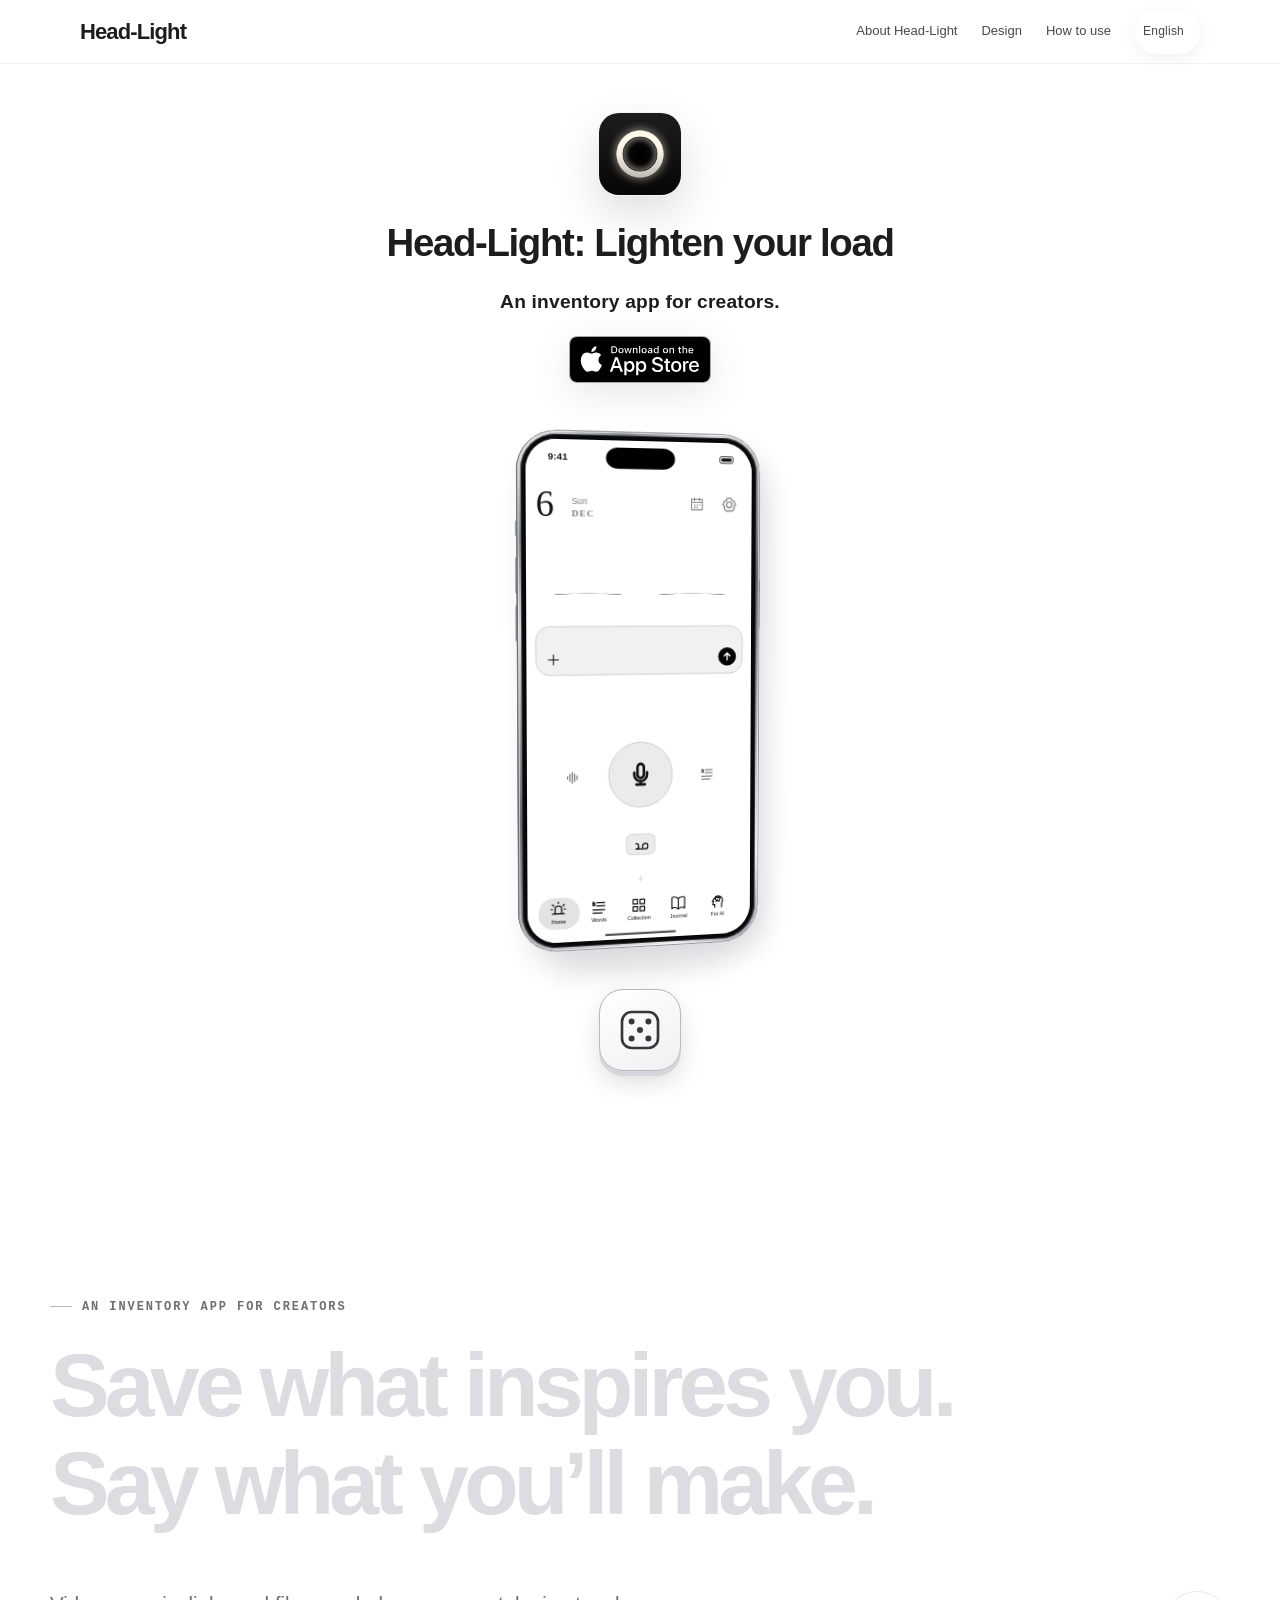
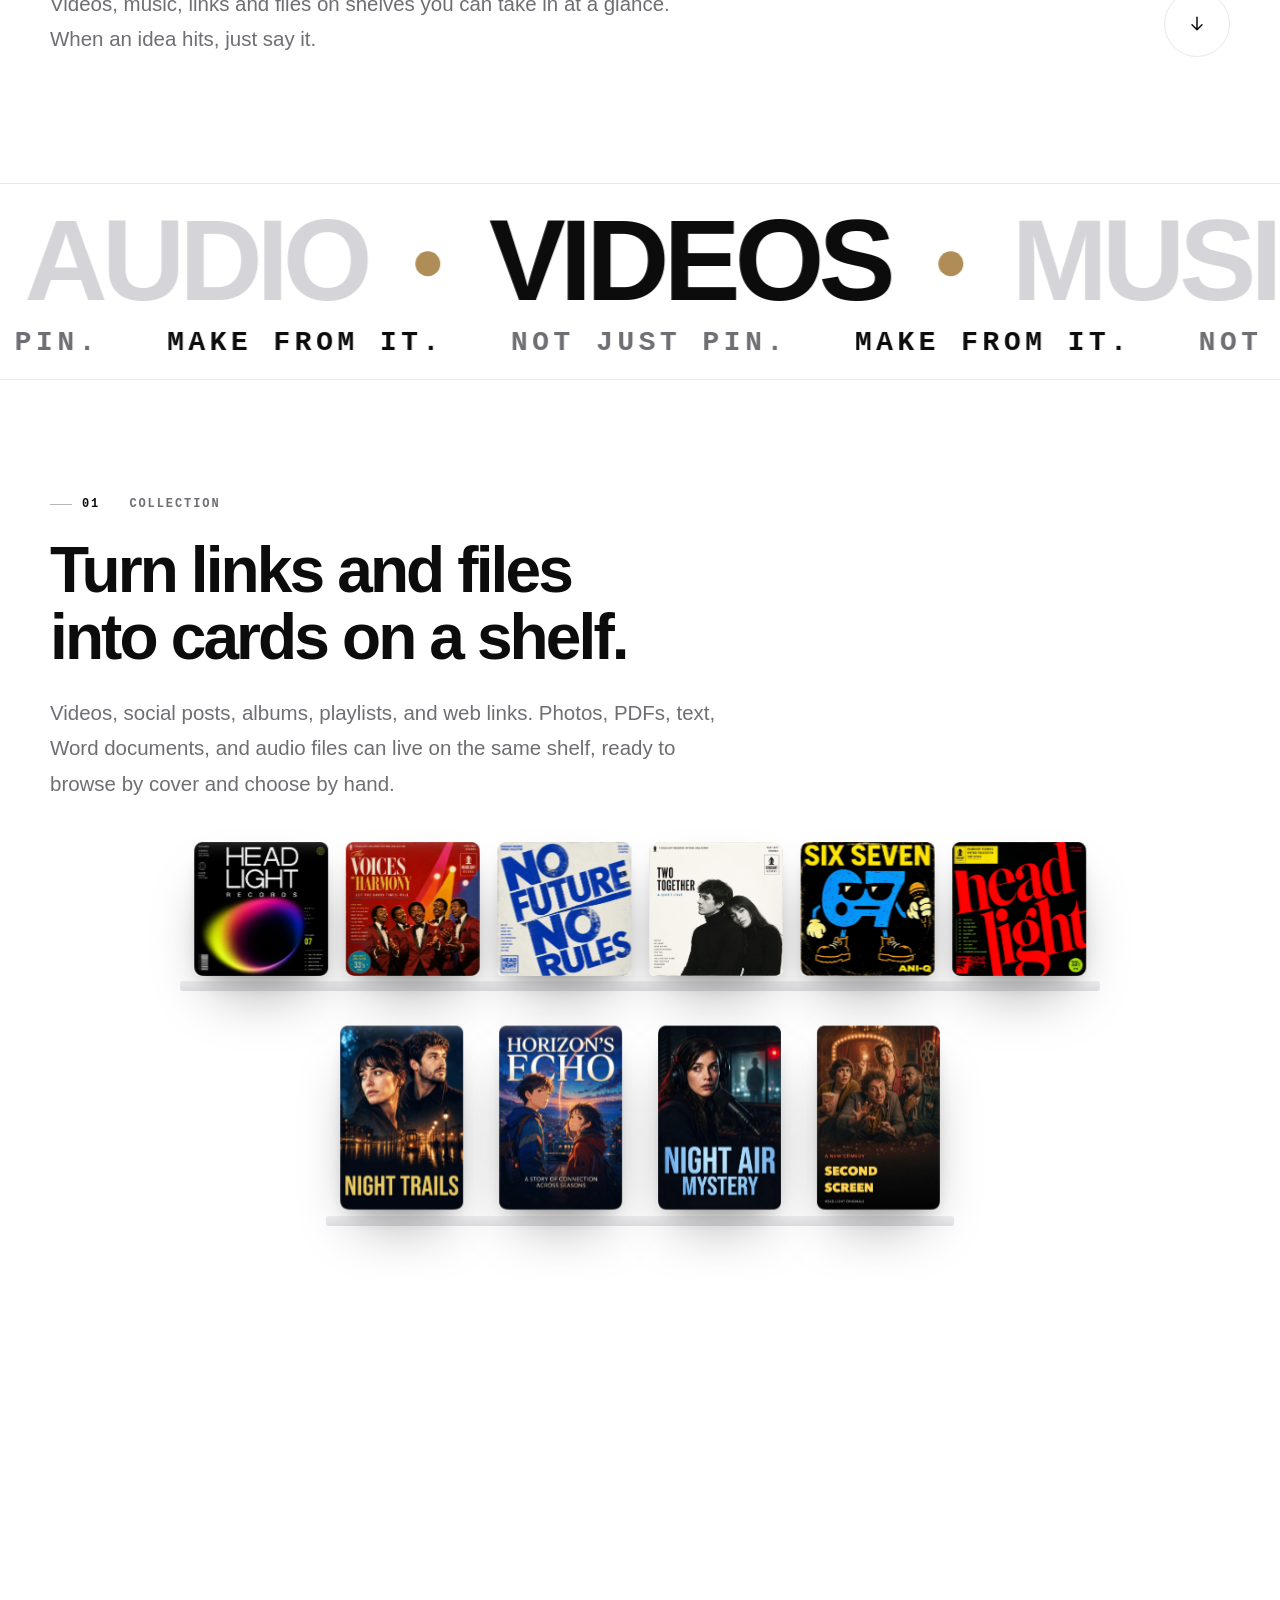
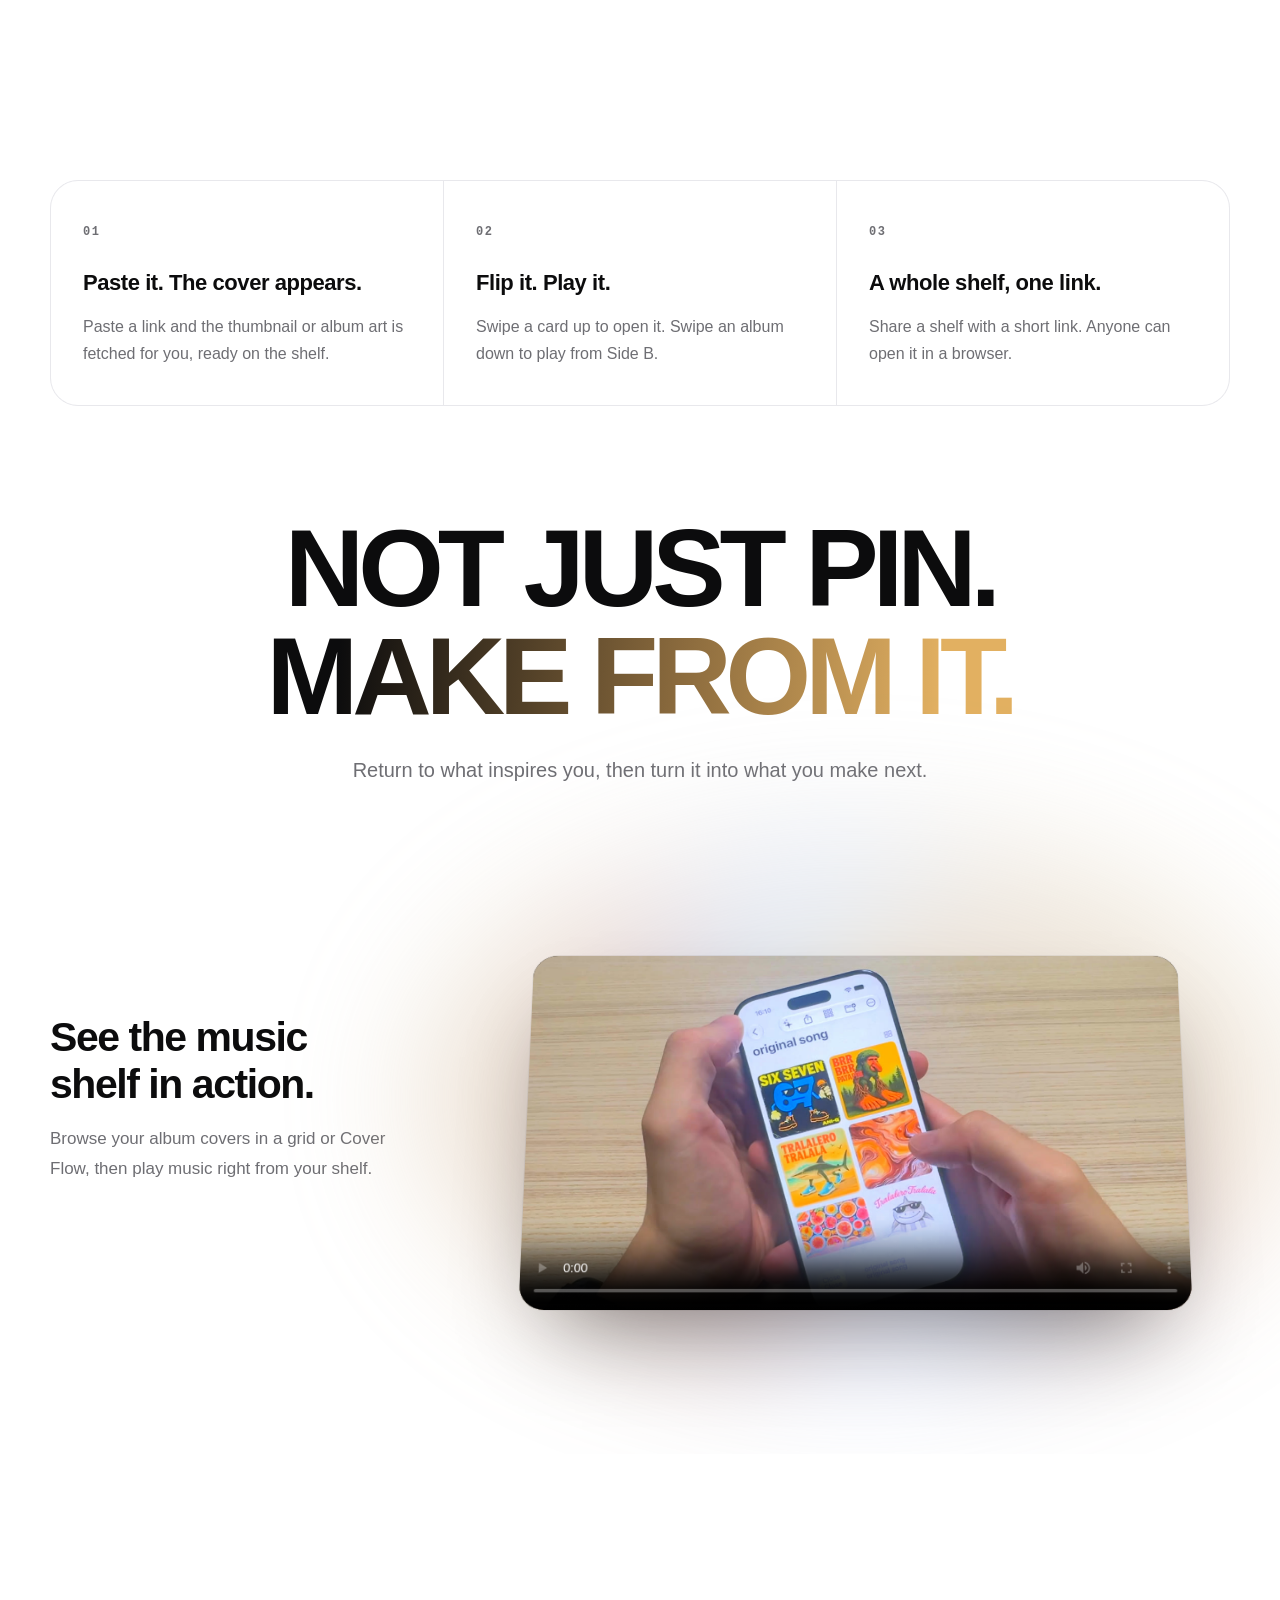
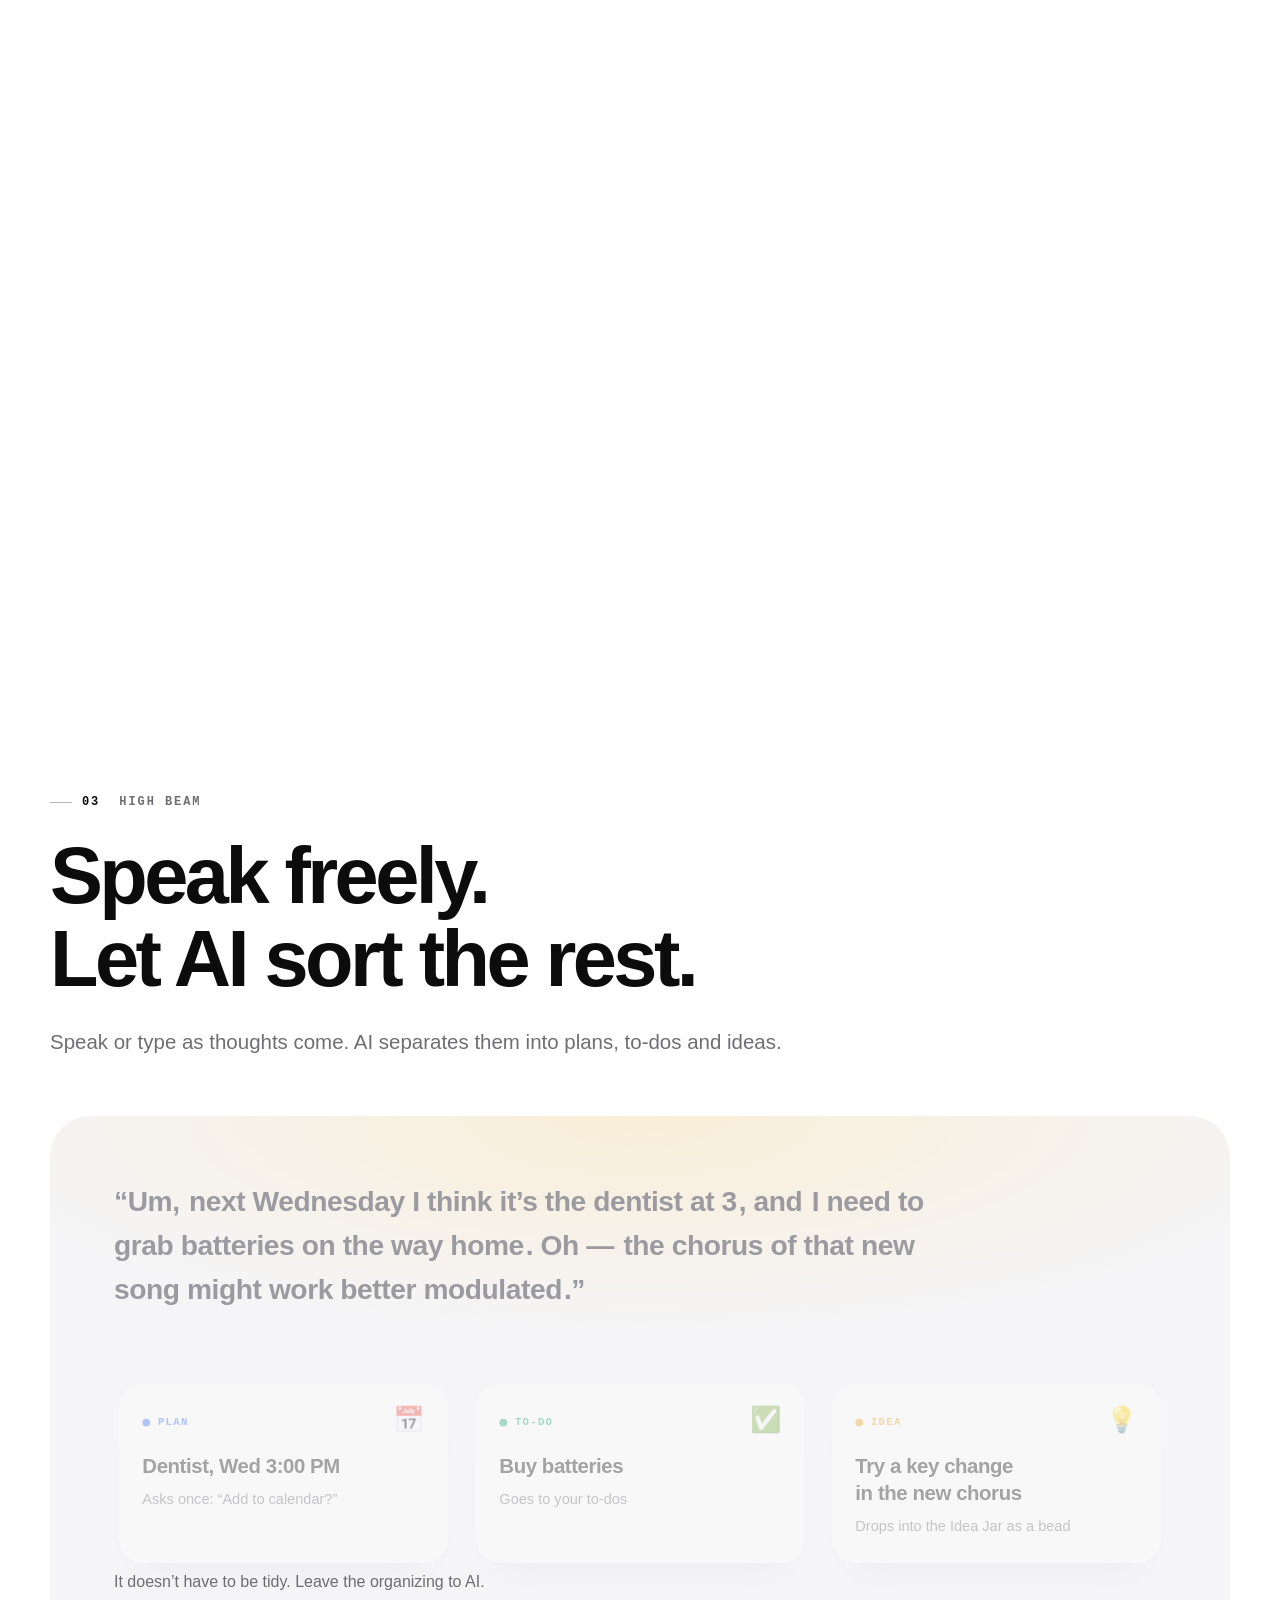
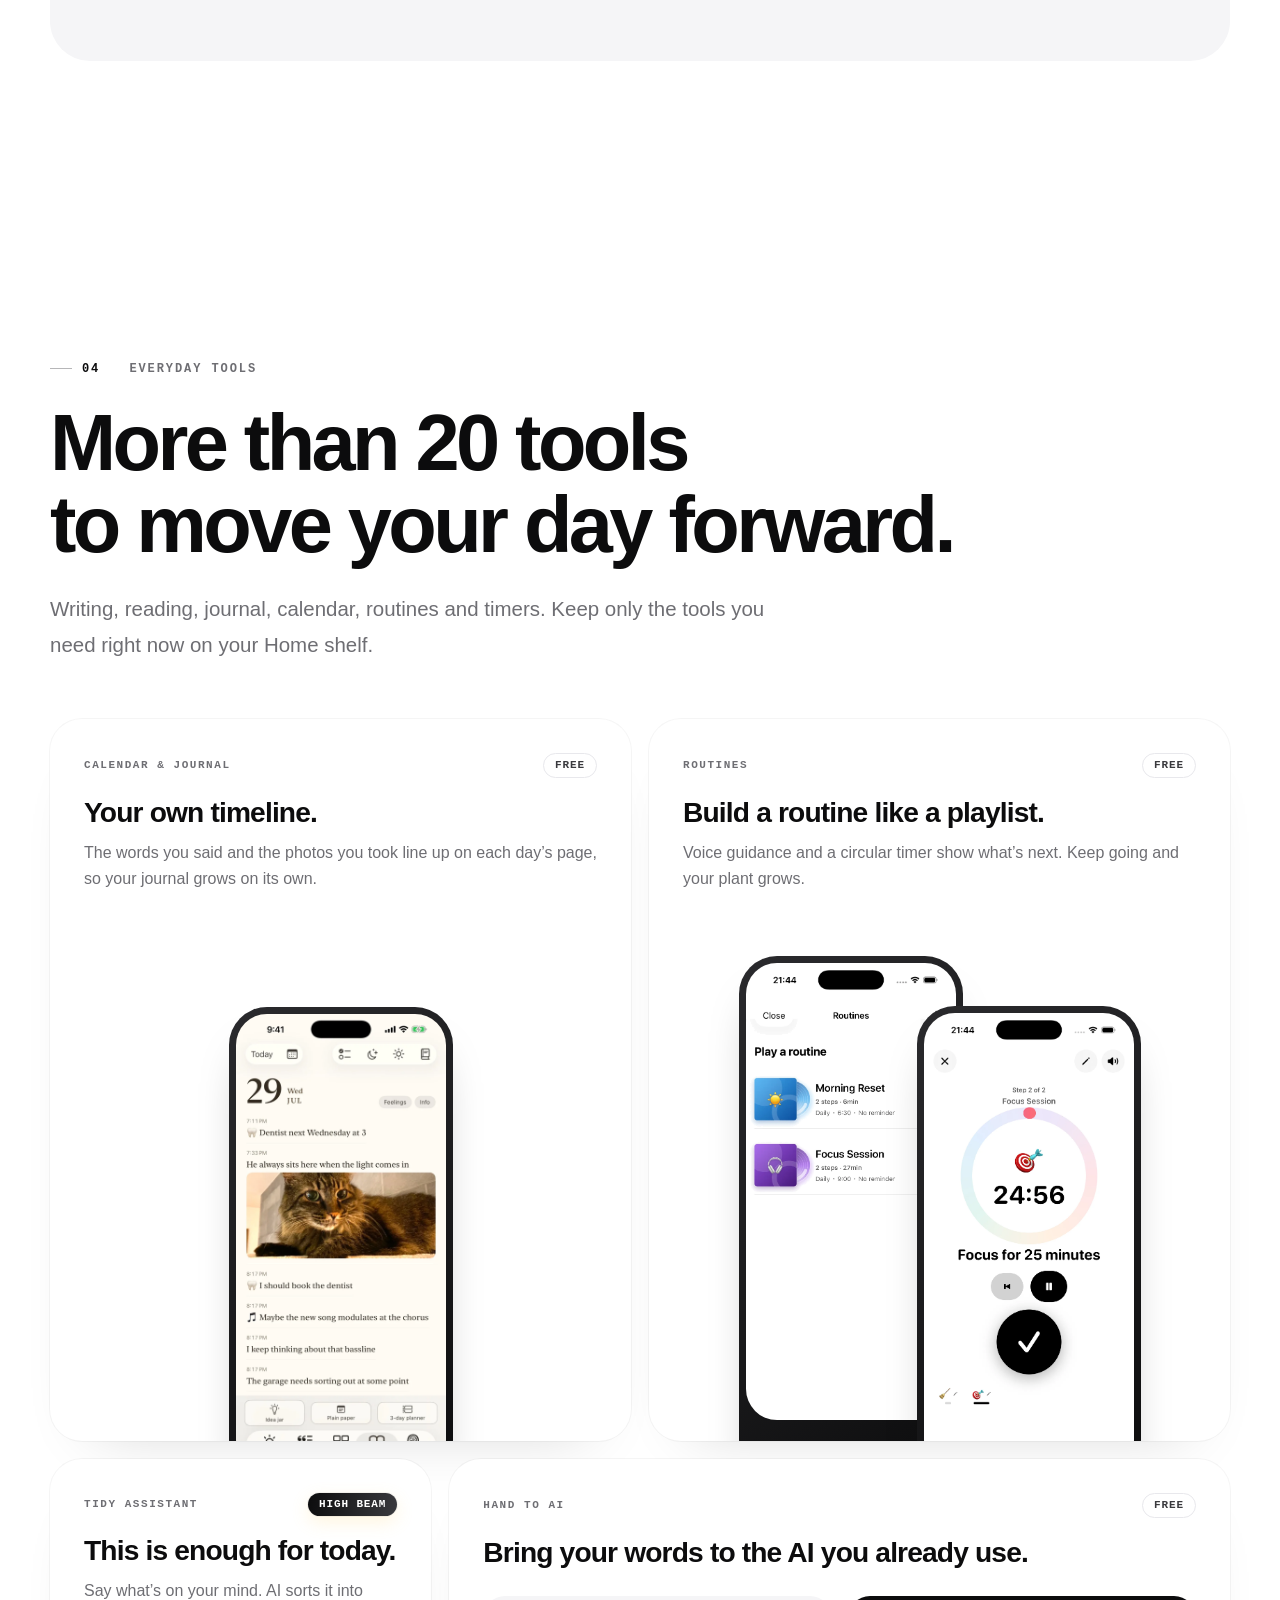
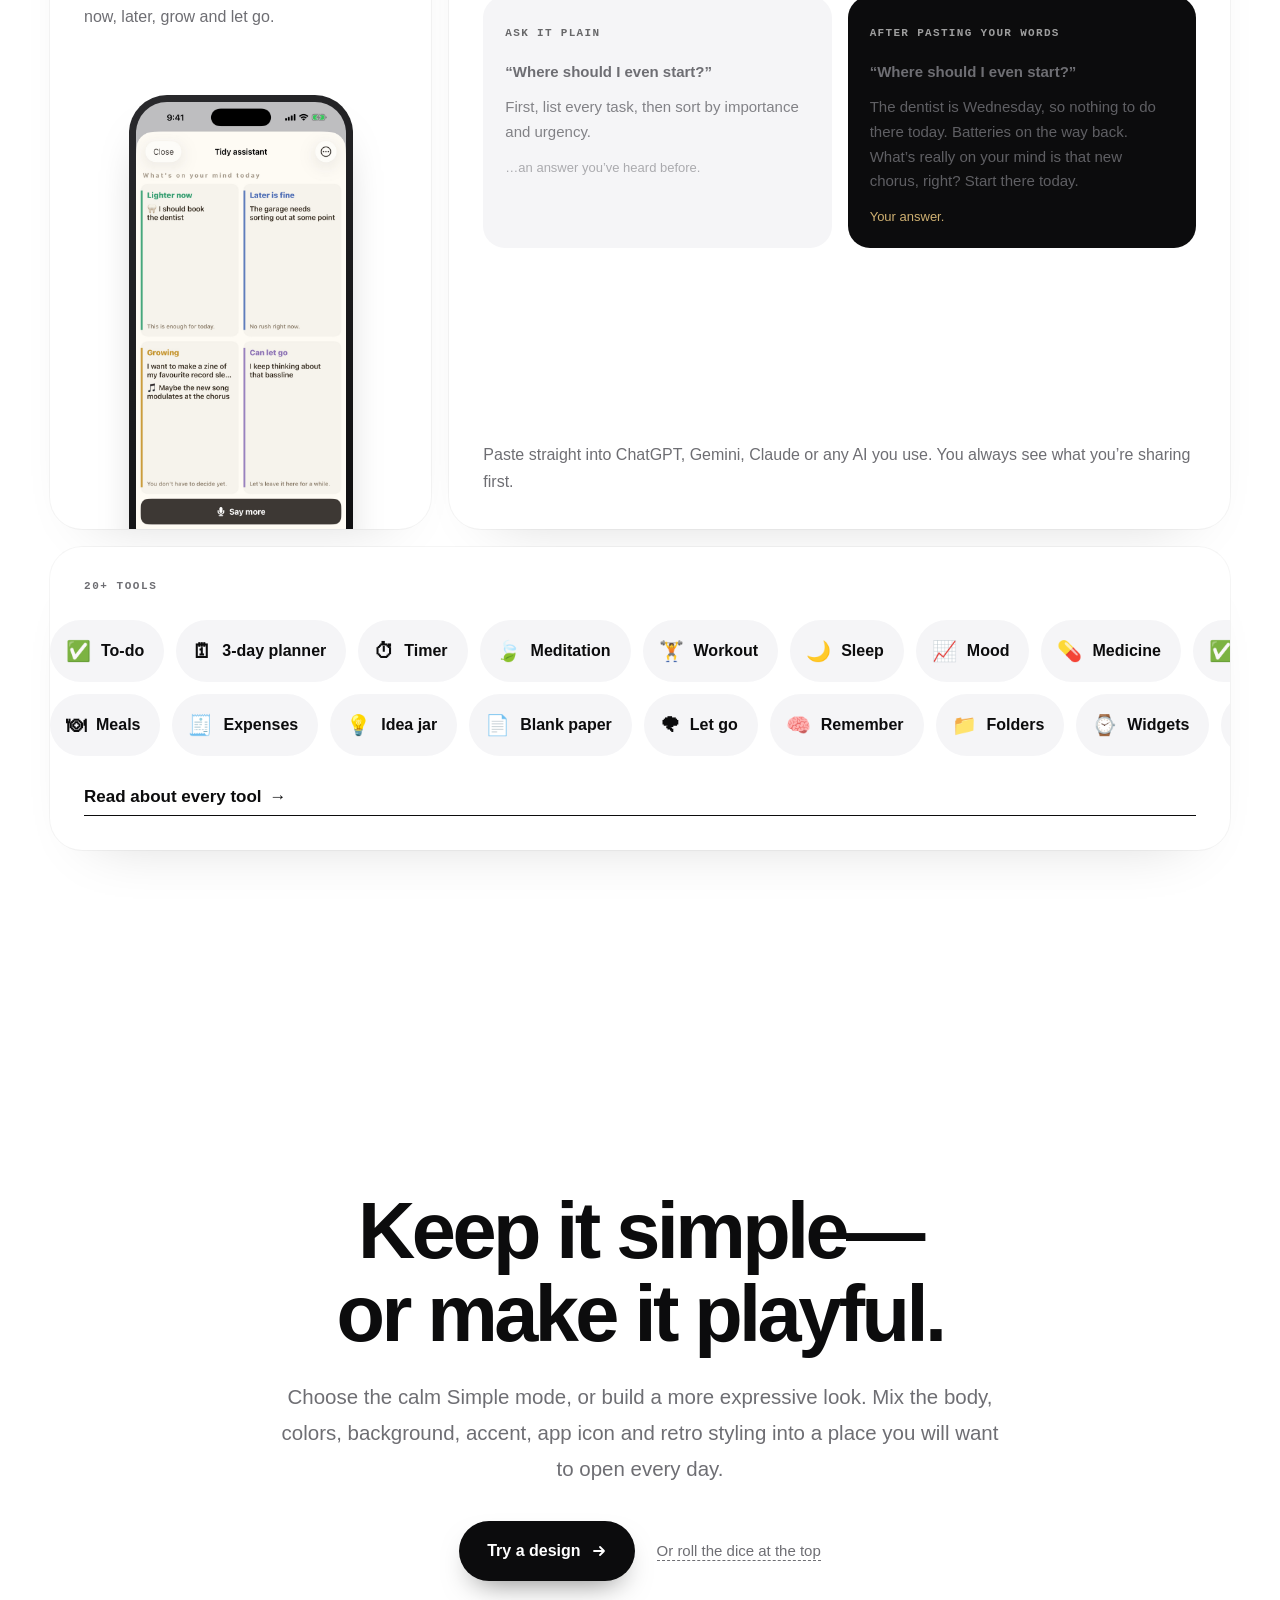
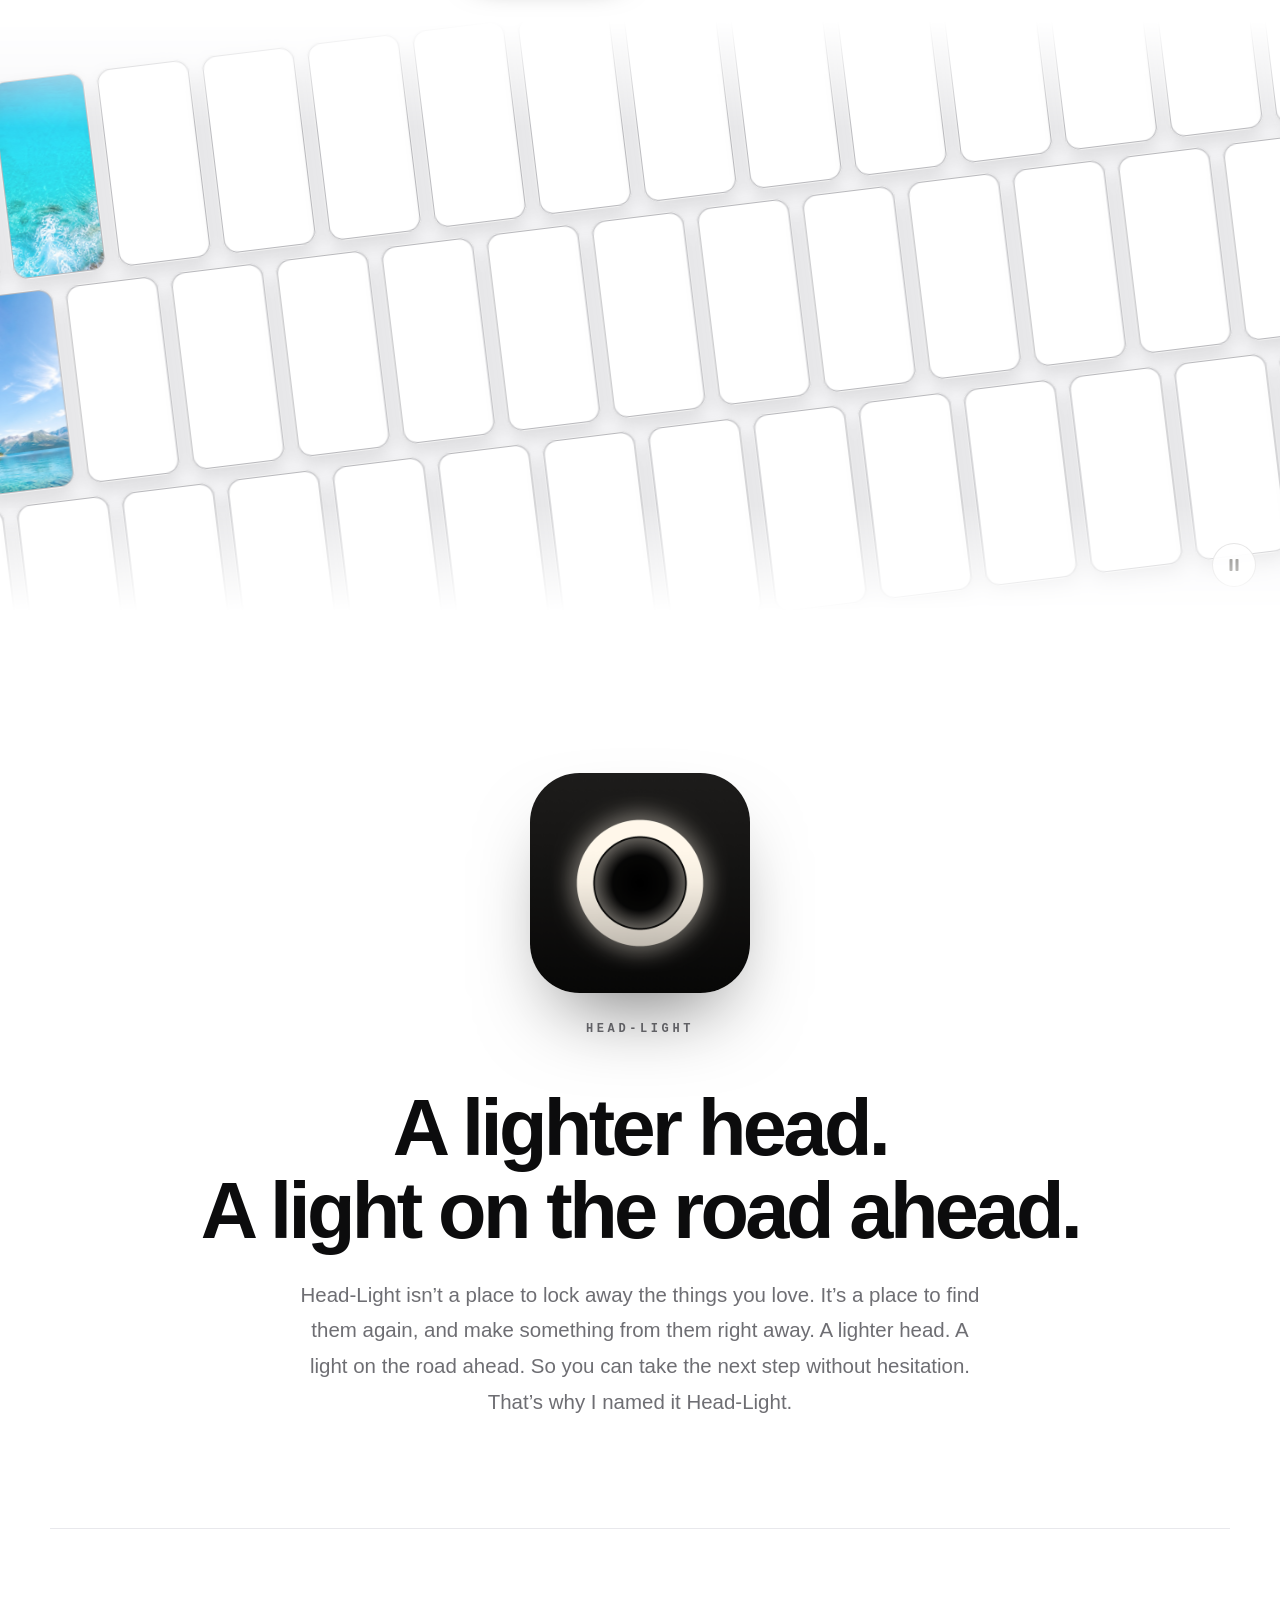
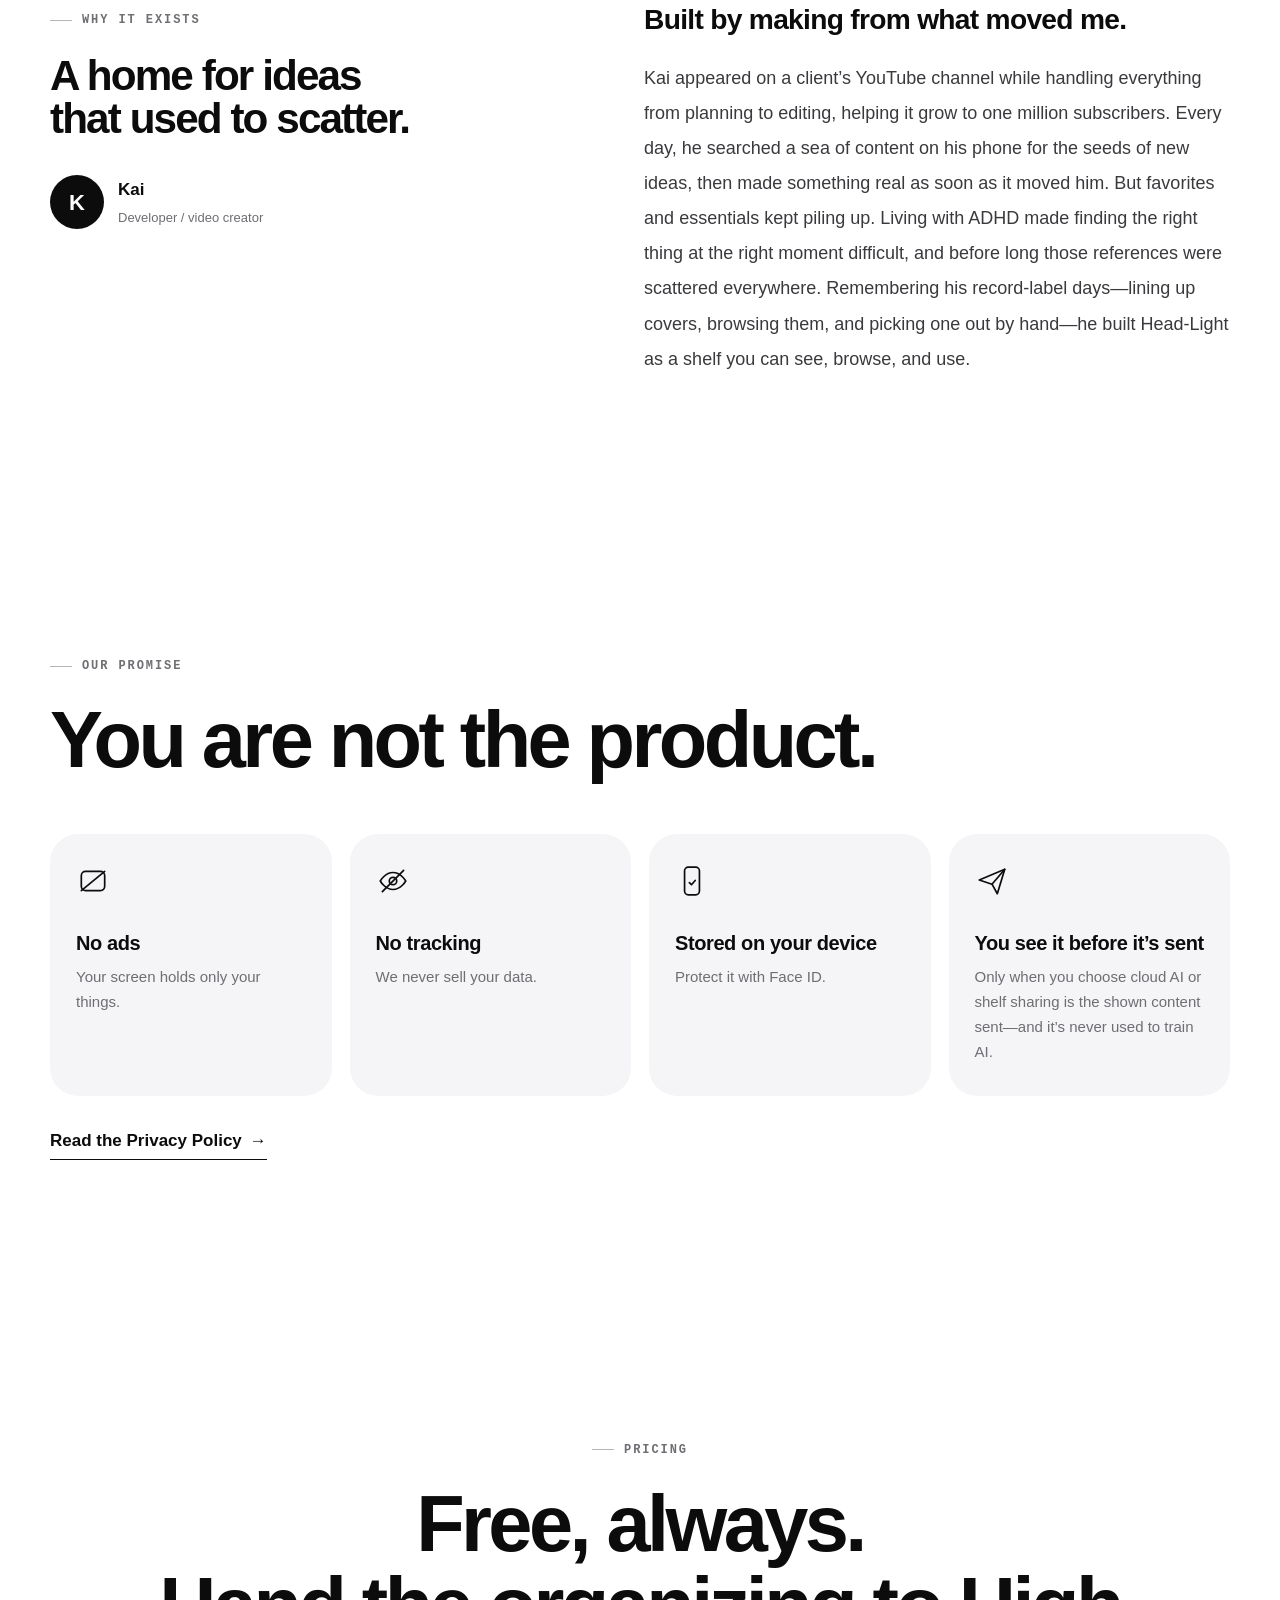
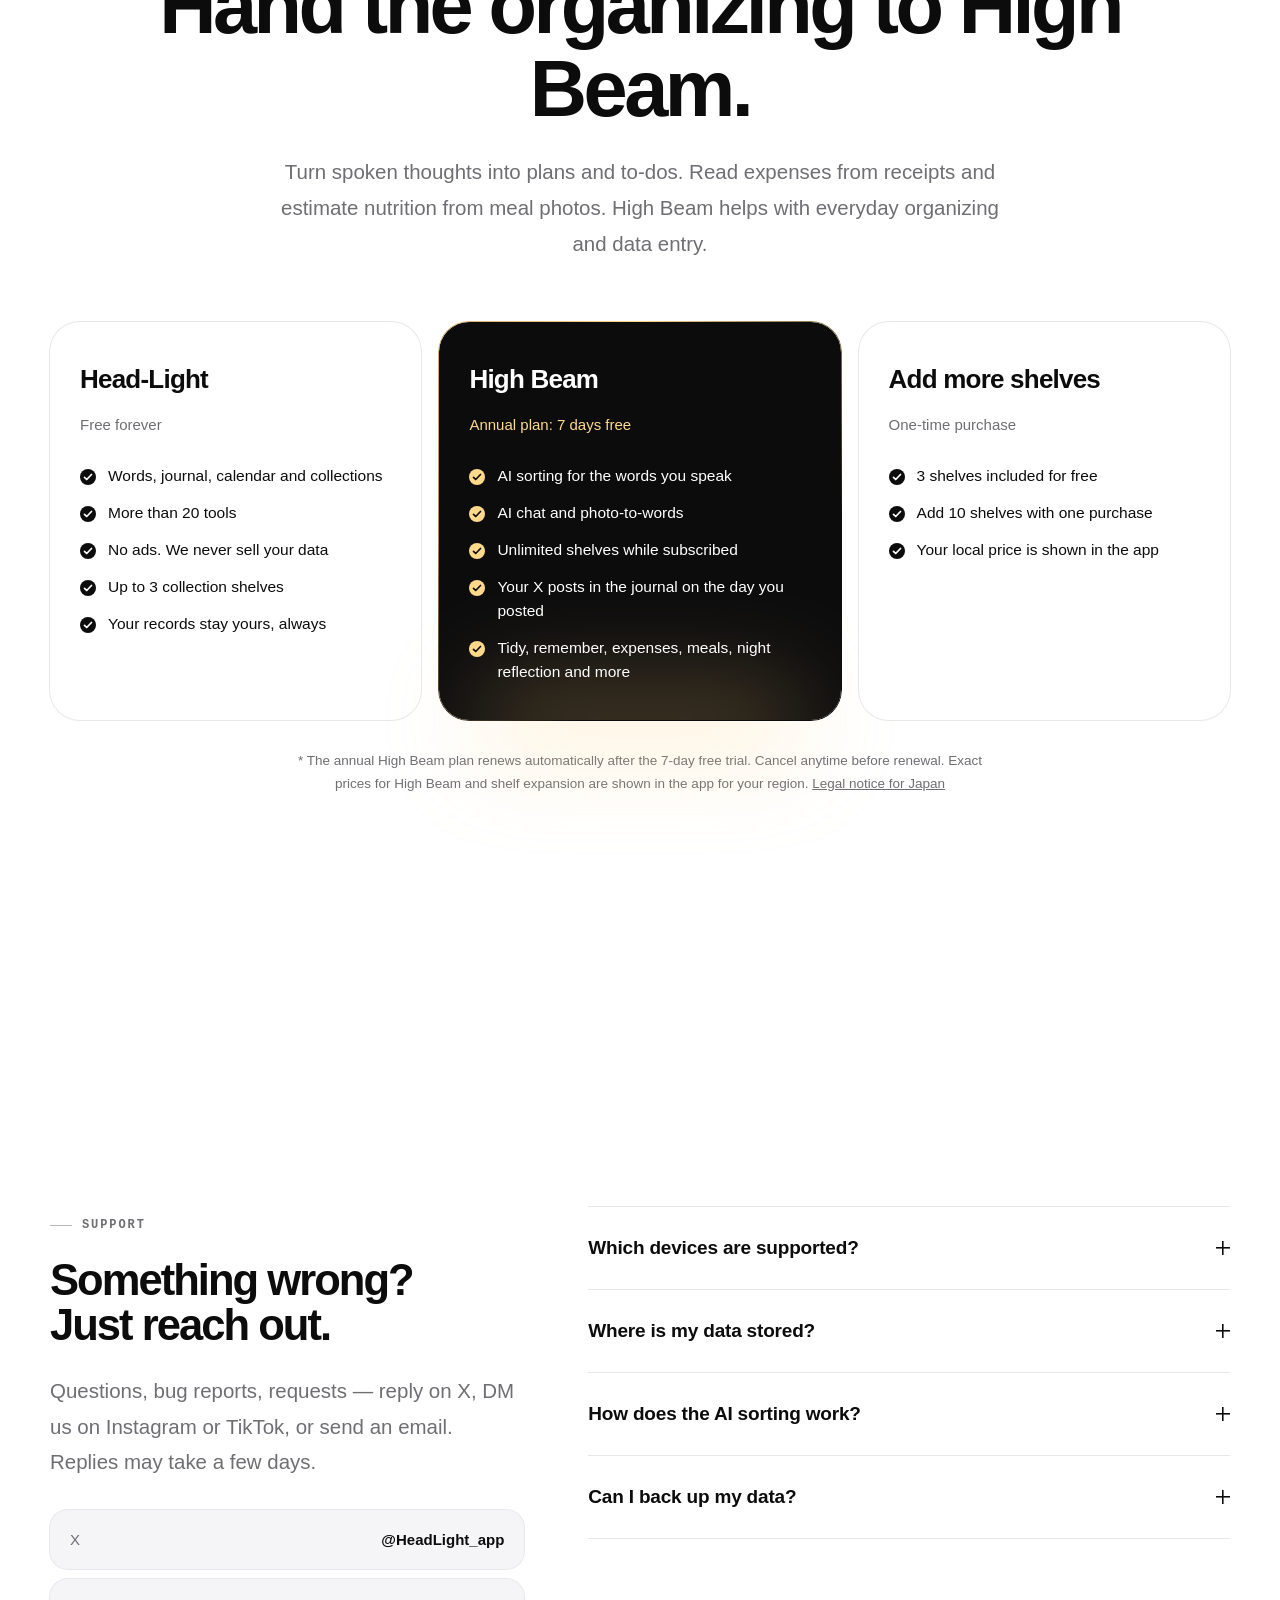
==== commit 1ffb97c0: "Use the real app icon in the name section; say it out loud at the end Co-Authored-By: Claude Opus 5." ====
--- a/index.html
+++ b/index.html
@@ -917,8 +917,8 @@
 <script type="module" src="design-assets/home-product.js?v=20260928-creator-inventory"></script>
 <link rel="stylesheet" href="design-assets/site-nav.css?v=20260907-direct">
 <script type="module" src="design-assets/site-nav.js?v=20260907-direct"></script>
-<link rel="stylesheet" href="design-assets/home-creator.css?v=20260928-creator">
-<script type="module" src="design-assets/home-creator.js?v=20260928-creator"></script>
+<link rel="stylesheet" href="design-assets/home-creator.css?v=20260928-creator2">
+<script type="module" src="design-assets/home-creator.js?v=20260928-creator2"></script>
 </head>
 <body id="top">
 <nav class="product-nav" aria-label="Head-Light"><a class="product-wordmark" href="#top">Head-Light</a><div class="product-nav-links"><a href="./about.html">Head-Lightとは</a><a href="./design.html">デザイン</a><a href="./tools.html">道具の使い方</a></div>
@@ -1229,7 +1229,7 @@
 <!-- 8. 名前と、つくった理由 -->
 <section class="hx-name" id="hx-name" aria-labelledby="hx-name-title">
   <div class="hx-wrap">
-    <div class="hx-ring" data-reveal aria-hidden="true"></div>
+    <div class="hx-ring" data-reveal aria-hidden="true"><img src="img/app-icon.png" width="512" height="512" alt="" loading="lazy" decoding="async"></div>
     <span class="hx-kana">HEAD-LIGHT<span class="hx-ja-only"> · ヘッドライト</span></span>
     <h2 class="hx-h" id="hx-name-title" data-reveal data-t="nameH">頭を軽く。<br>進む先に、光を。</h2>
     <p class="hx-lead" data-reveal style="--d:.1s" data-t="nameP">Head-Lightは、大切なものをしまい込む場所ではありません。もう一度見つけて、そこからすぐ何かをつくるための場所です。頭を軽く。進む先に光を。迷わず次の一歩へ進めるように、Head-Lightと名づけました。</p>
@@ -1312,7 +1312,7 @@
 <section class="hx-final" aria-labelledby="hx-final-title">
   <div class="hx-wrap">
     <img class="icon" src="img/app-icon.png" width="88" height="88" alt="" data-reveal>
-    <h2 class="big" id="hx-final-title" data-reveal><span data-t="pitch1">響いたものを、あつめて。</span><span data-t="pitch2">ひらめきを、声にする。</span></h2>
+    <h2 class="big" id="hx-final-title" data-reveal><span data-t="pitch1">響いたものを、あつめて。</span><span data-t="endPitch2">ひらめきを、声にする。</span></h2>
     <p class="sub" data-reveal style="--d:.1s" data-t="endP">今日から、無料で。</p>
     <div class="hx-final-cta" data-reveal style="--d:.15s">
       <a class="app-store-link" href="https://apps.apple.com/app/id6790623376" target="_blank" rel="noopener">
--- a/design-assets/home-creator.css
+++ b/design-assets/home-creator.css
@@ -243,11 +243,12 @@
 
 /* ---------- 8. Name ---------- */
 .hx-name { padding: clamp(120px, 18vh, 200px) 0 clamp(80px, 12vh, 140px); text-align: center; }
-.hx-ring { position: relative; width: clamp(150px, 18vw, 220px); aspect-ratio: 1; margin: 0 auto; border-radius: 26%; background: #050505; box-shadow: 0 40px 80px -30px #0008; display: grid; place-items: center; overflow: hidden; }
-.hx-ring::before { content: ""; width: 56%; aspect-ratio: 1; border-radius: 50%; box-shadow: 0 0 0 clamp(6px, .8vw, 9px) #fff6e6, 0 0 30px 8px #ffe9c2aa, inset 0 0 26px 4px #ffe9c288; animation: hxGlow 4.5s ease-in-out infinite; }
-.hx-ring::after { content: ""; position: absolute; inset: -50%; background: conic-gradient(from 0deg, transparent 0 70%, #ffffff22 80%, transparent 90%); animation: hxSpin 7s linear infinite; }
-@keyframes hxGlow { 50% { box-shadow: 0 0 0 clamp(6px, .8vw, 9px) #fff, 0 0 60px 18px #ffe9c2cc, inset 0 0 40px 8px #ffe9c2aa; } }
-@keyframes hxSpin { to { transform: rotate(1turn); } }
+.hx-ring { position: relative; width: clamp(150px, 18vw, 220px); aspect-ratio: 1; margin: 0 auto; border-radius: 22.5%; overflow: hidden; box-shadow: 0 40px 80px -30px #0008; animation: hxHalo 4.5s ease-in-out infinite; }
+.hx-ring img { display: block; width: 100%; height: 100%; }
+/* The real icon stays as is; only its light breathes. */
+.hx-ring::before { content: ""; position: absolute; inset: 0; background: radial-gradient(circle at 50% 50%, transparent 38%, #fff3dcaa 40.5%, #ffe6b855 50%, transparent 66%); mix-blend-mode: screen; opacity: 0; animation: hxBreathe 4.5s ease-in-out infinite; }
+@keyframes hxBreathe { 50% { opacity: .9; } }
+@keyframes hxHalo { 50% { box-shadow: 0 40px 80px -30px #0008, 0 0 60px 6px #ffe9c255; } }
 .hx-name .hx-h { margin-top: 52px; }
 .hx-name .hx-lead { margin-inline: auto; max-width: 34em; }
 .hx-kana { display: block; margin-top: 30px; font: 600 12px/1 var(--mono); letter-spacing: .3em; color: var(--mute); }
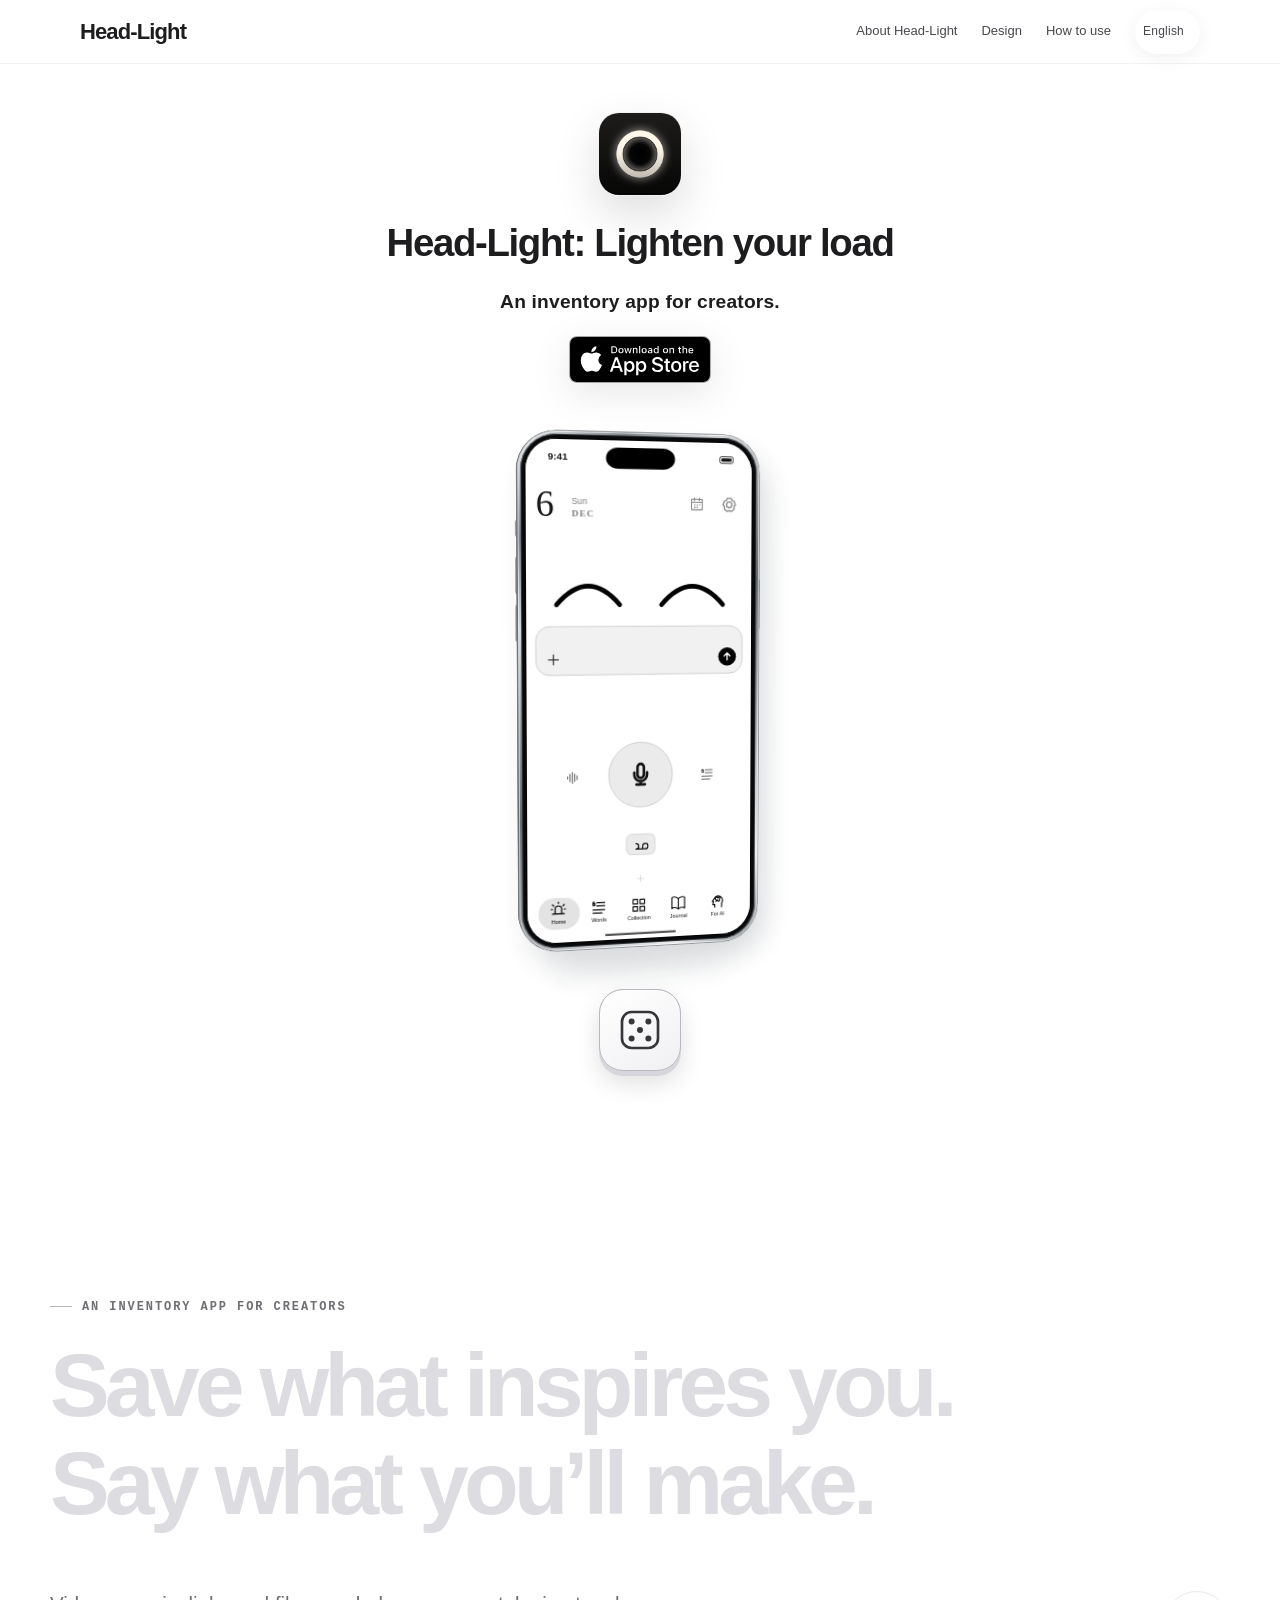
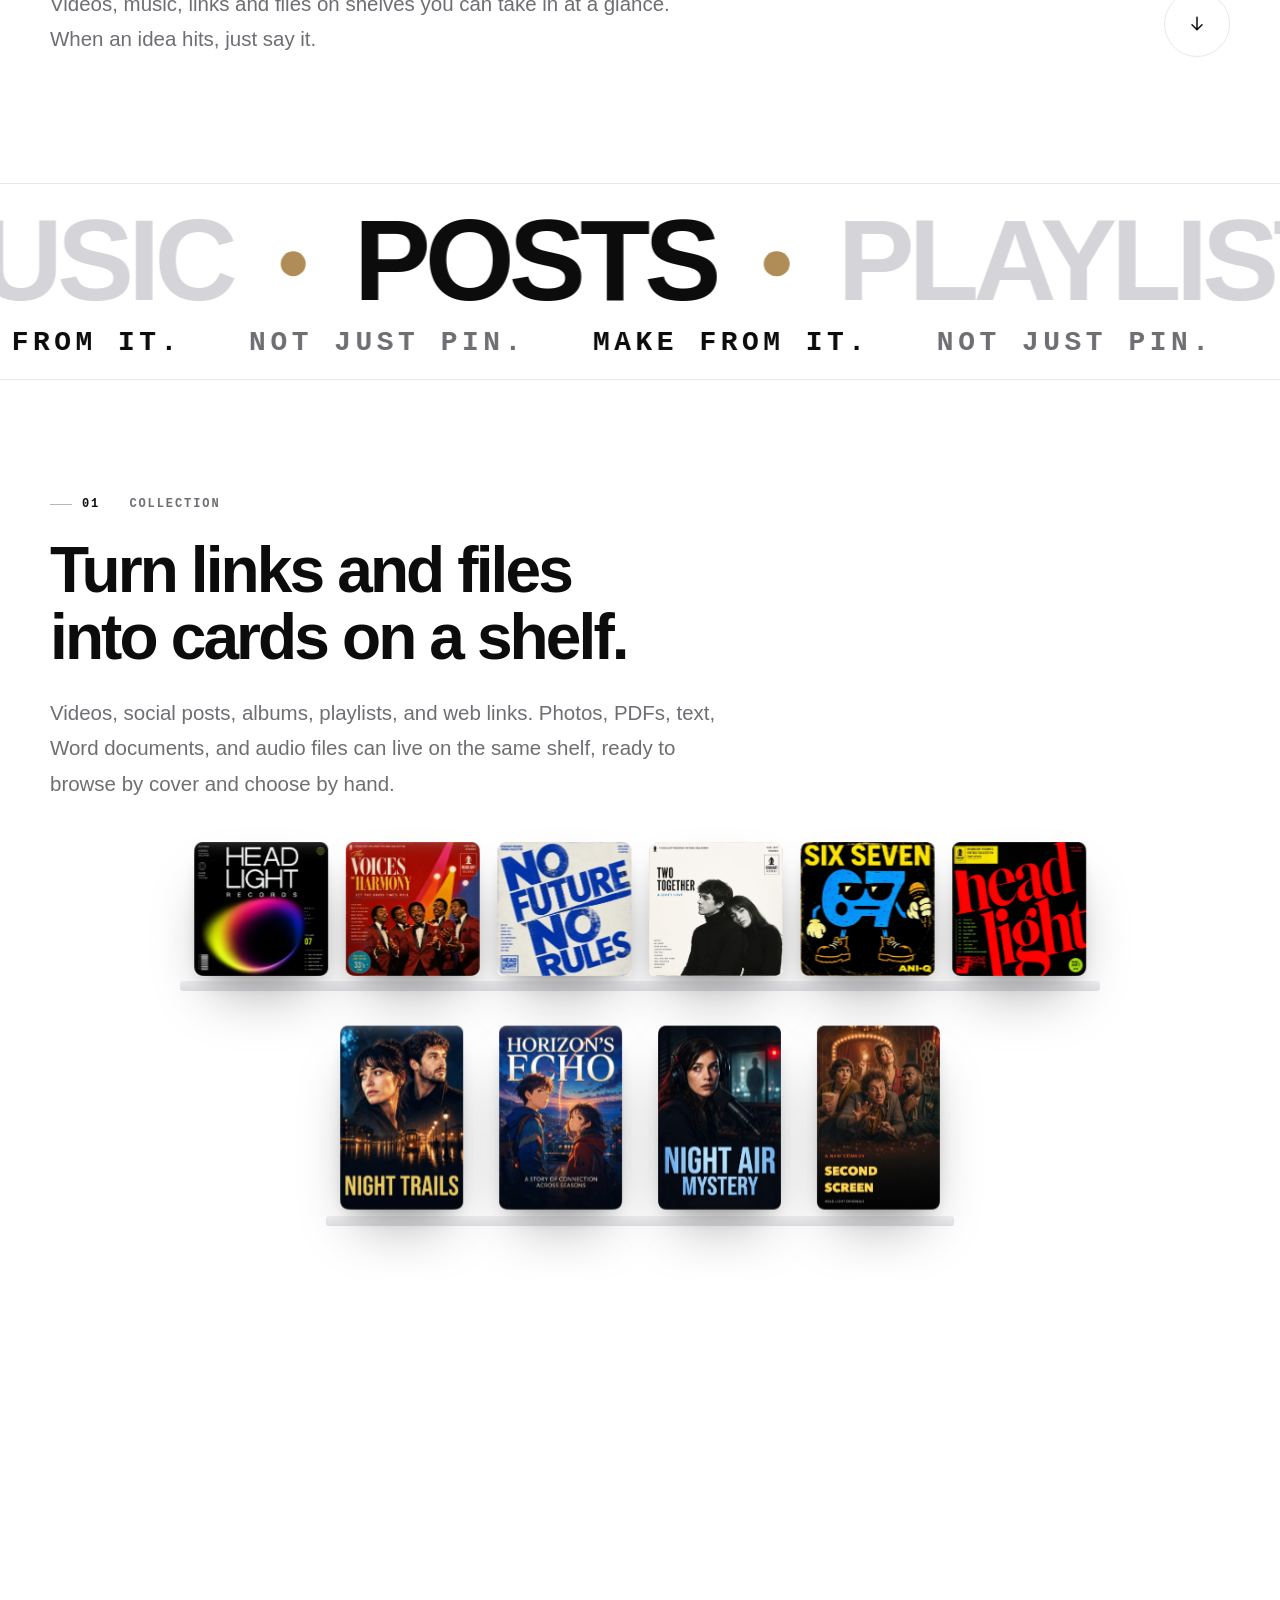
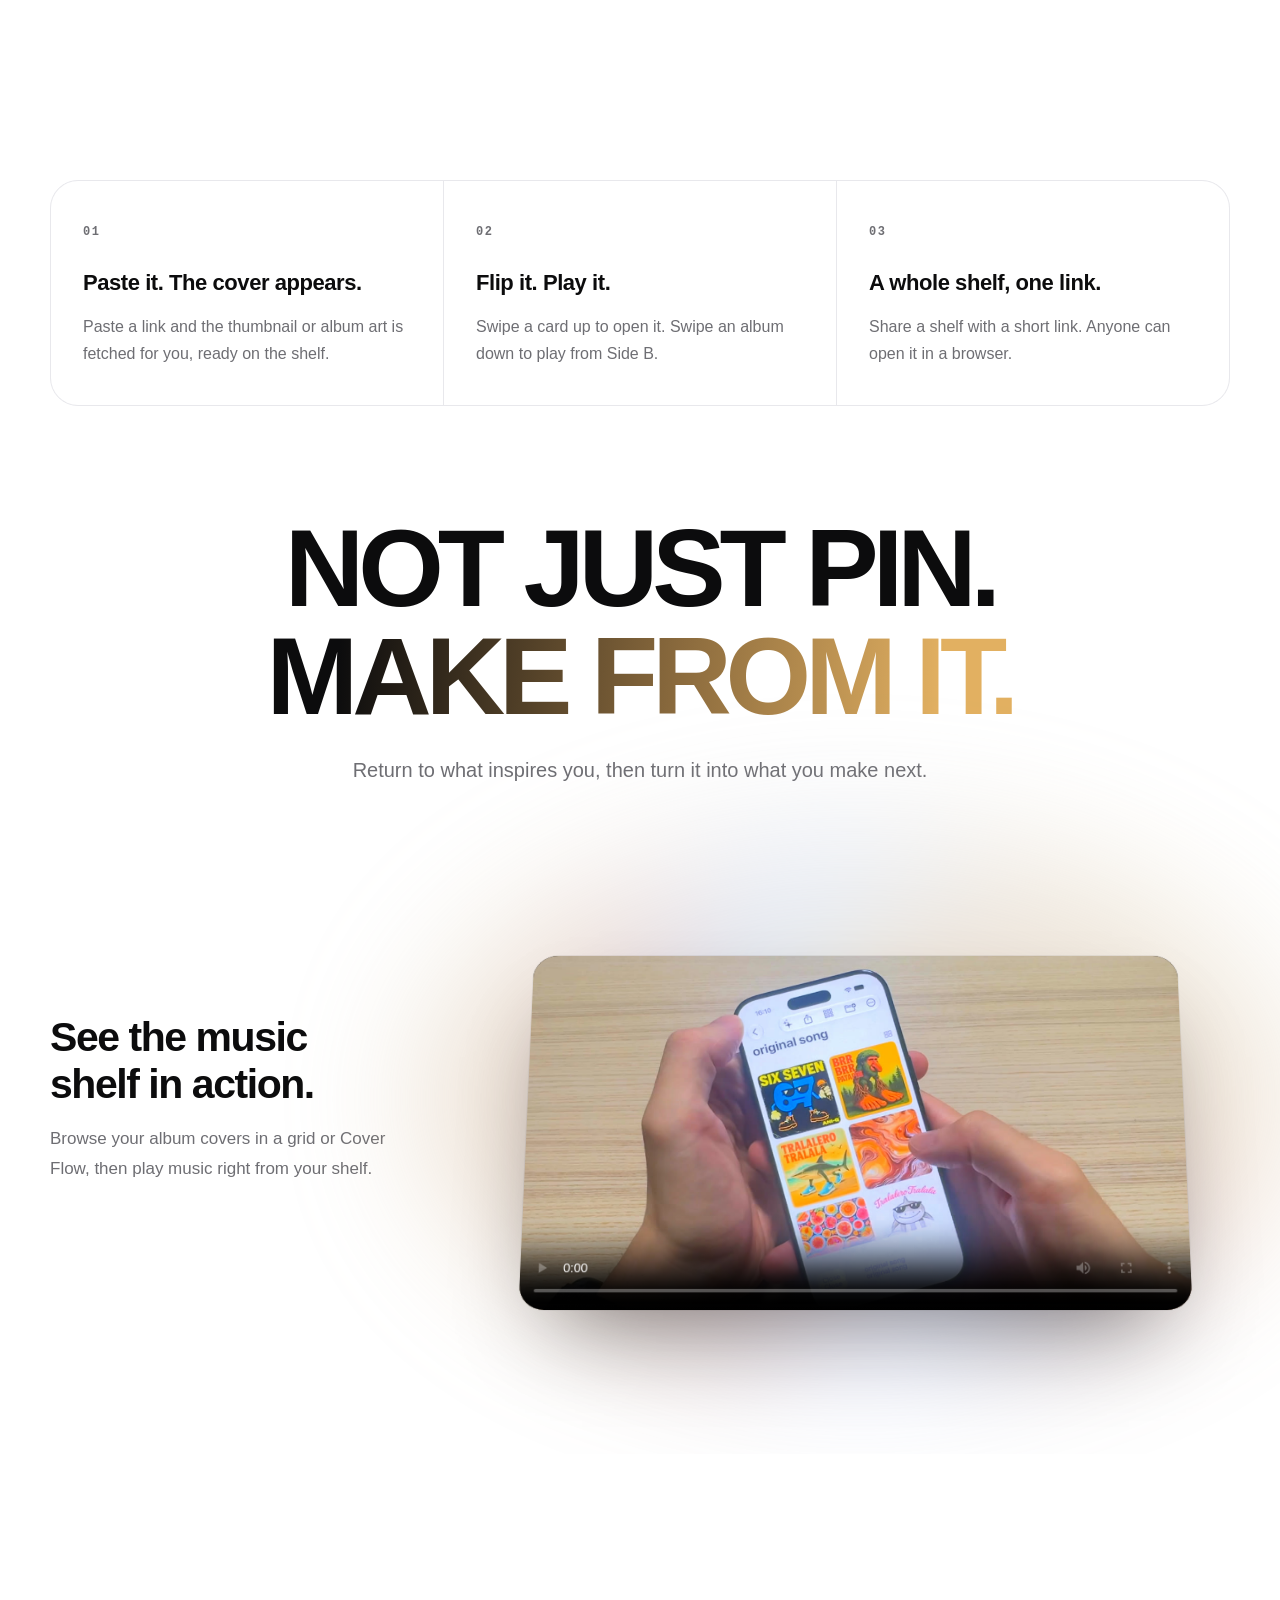
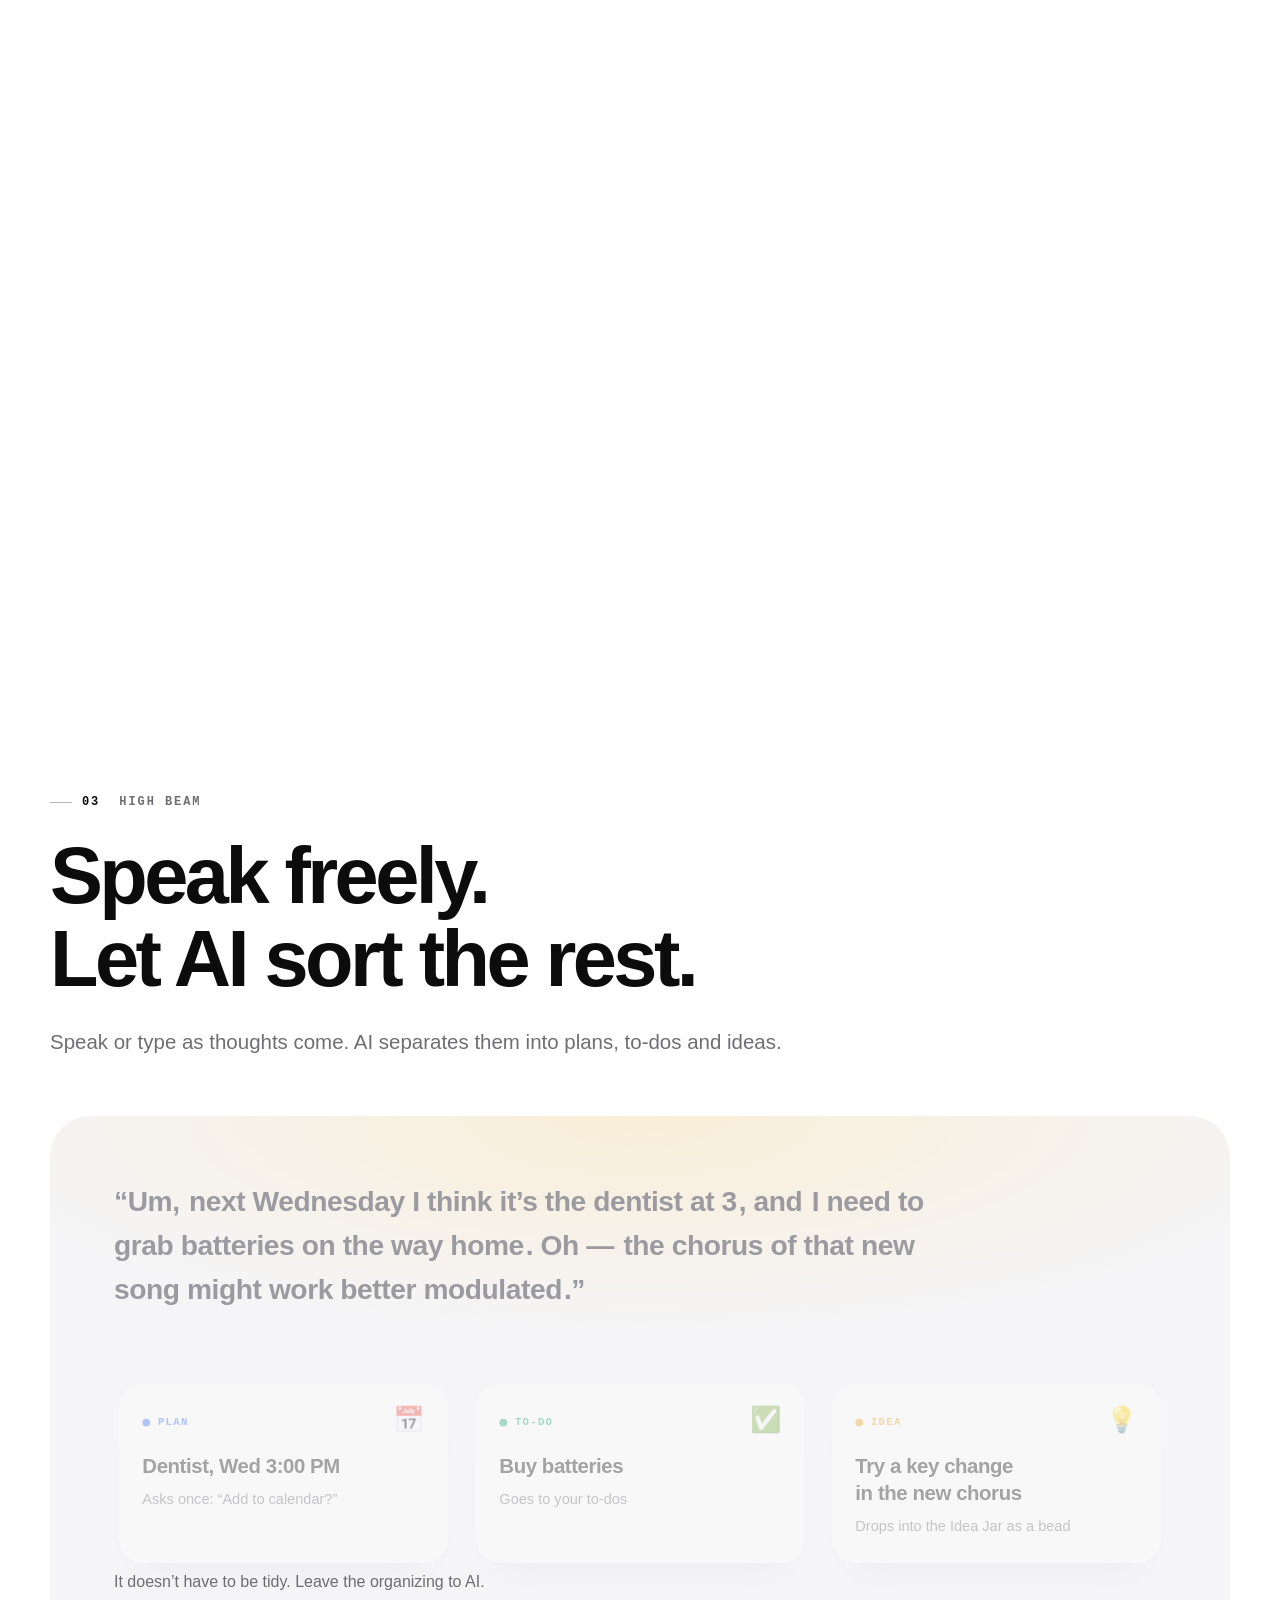
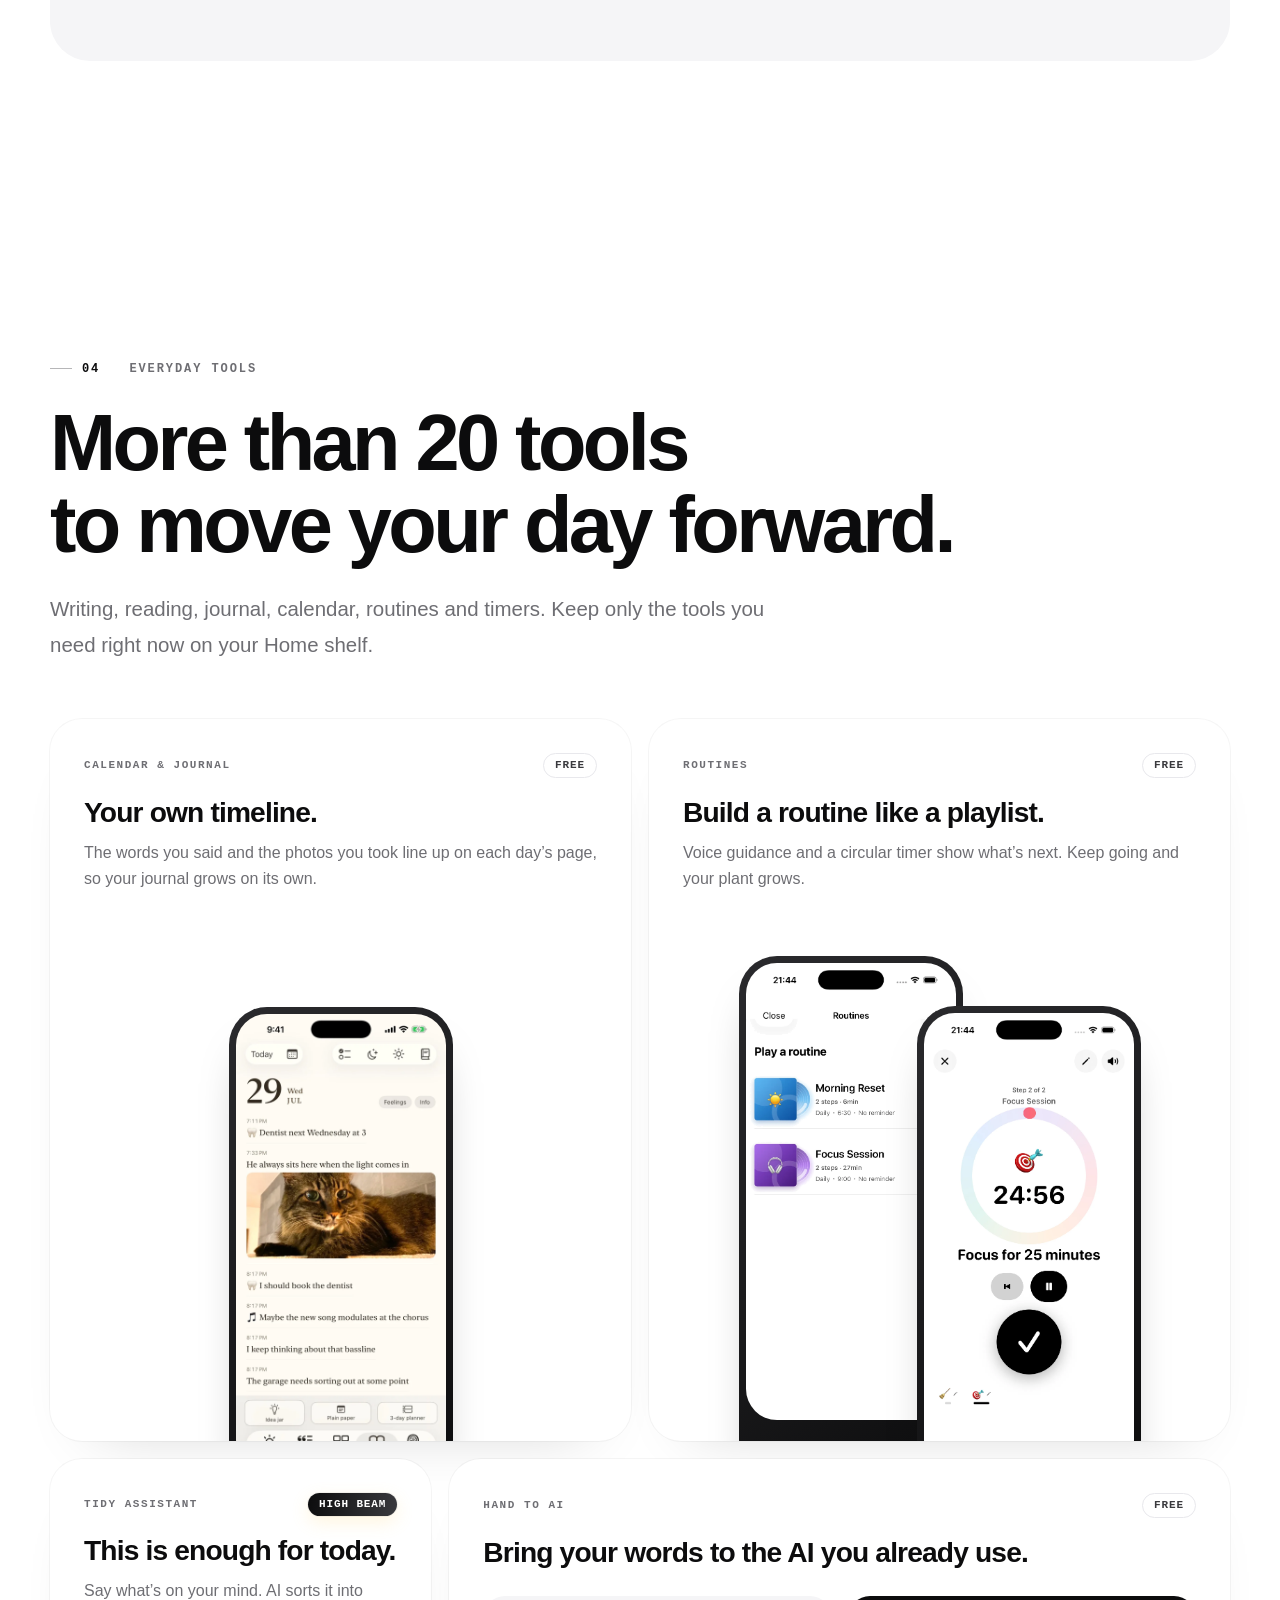
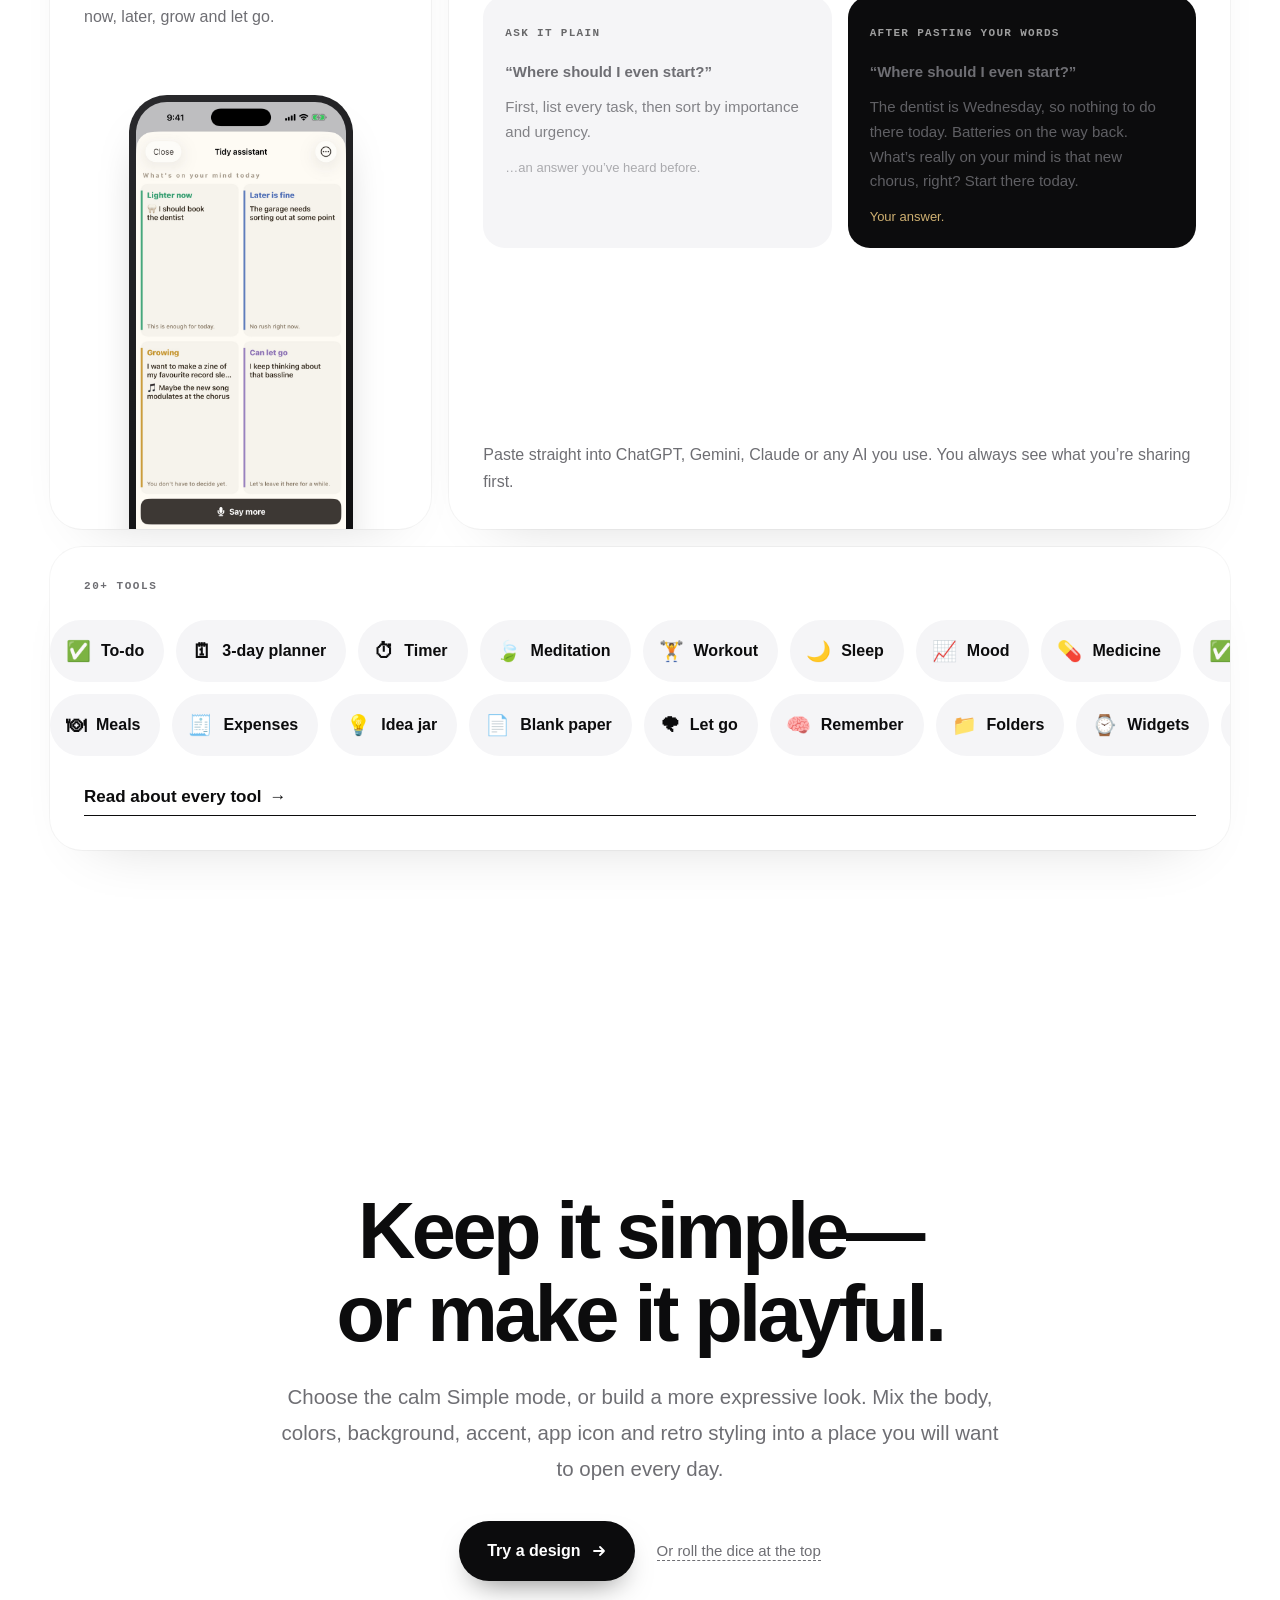
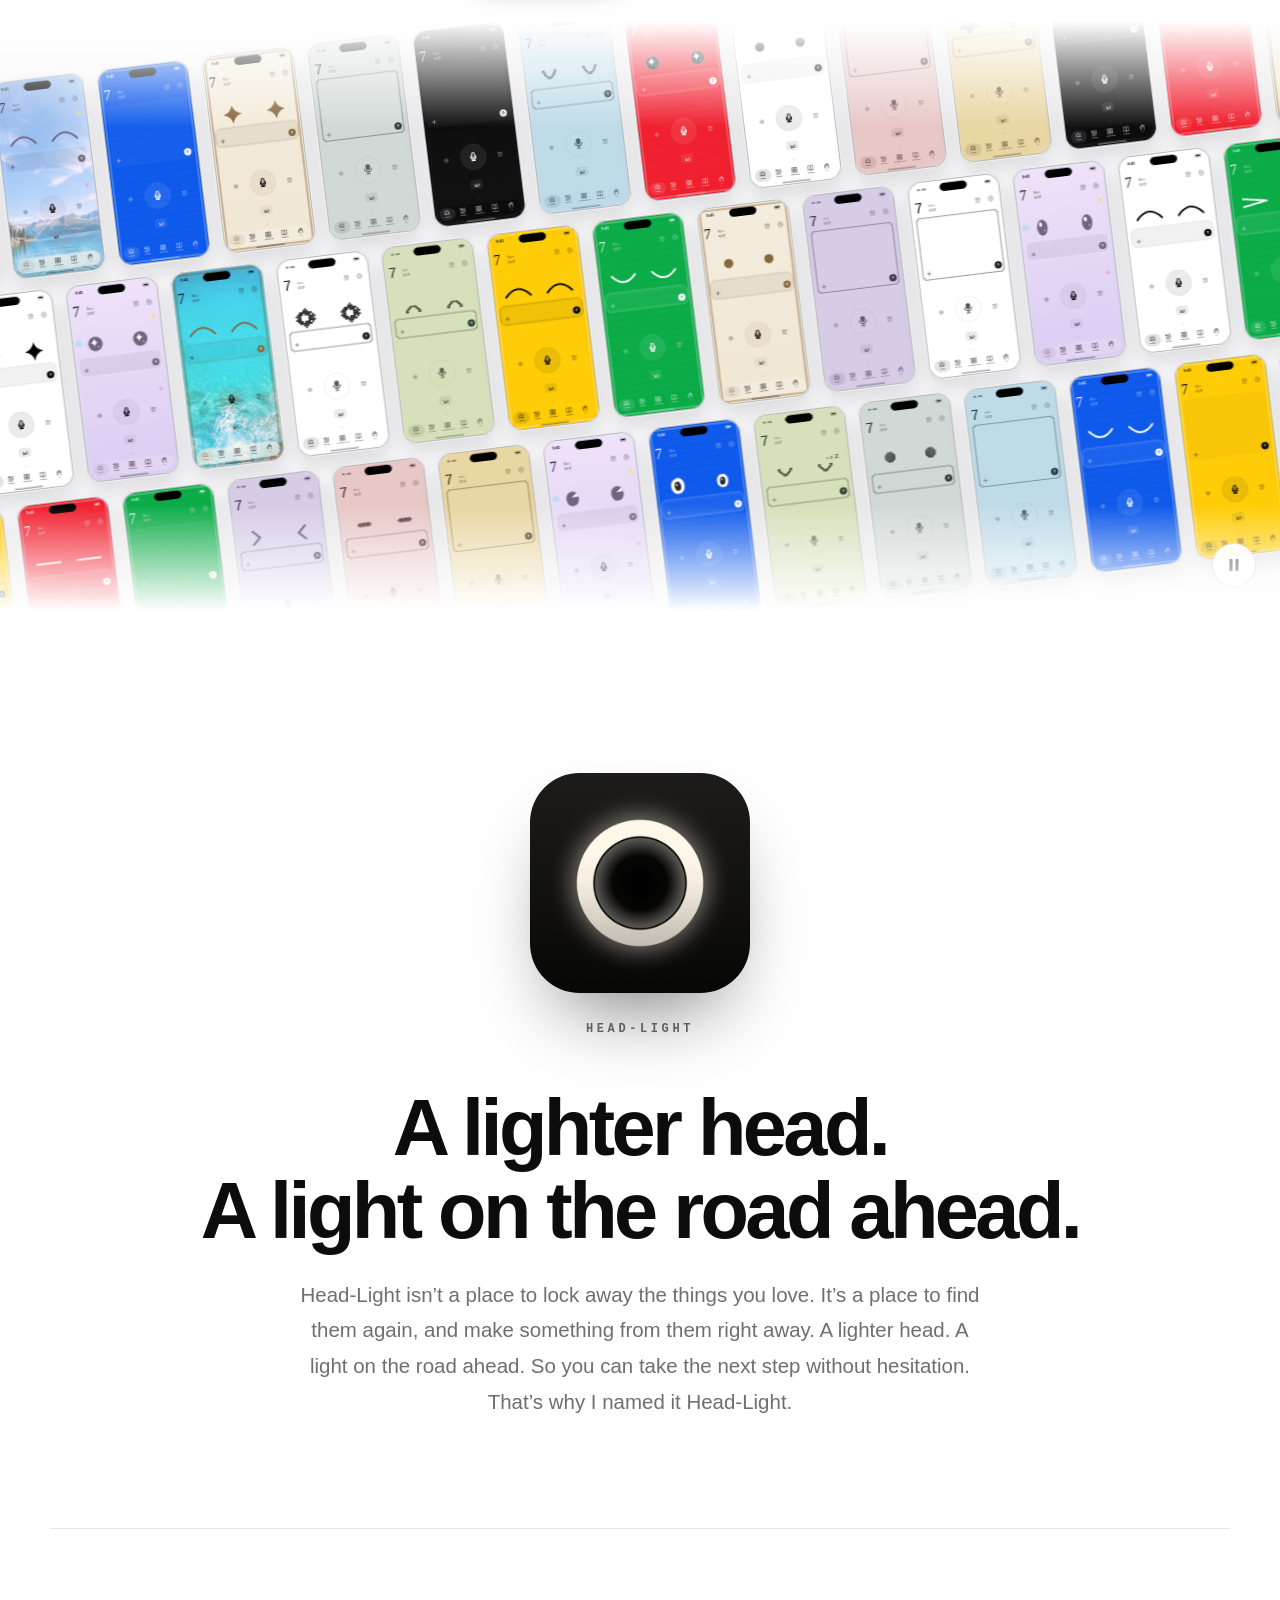
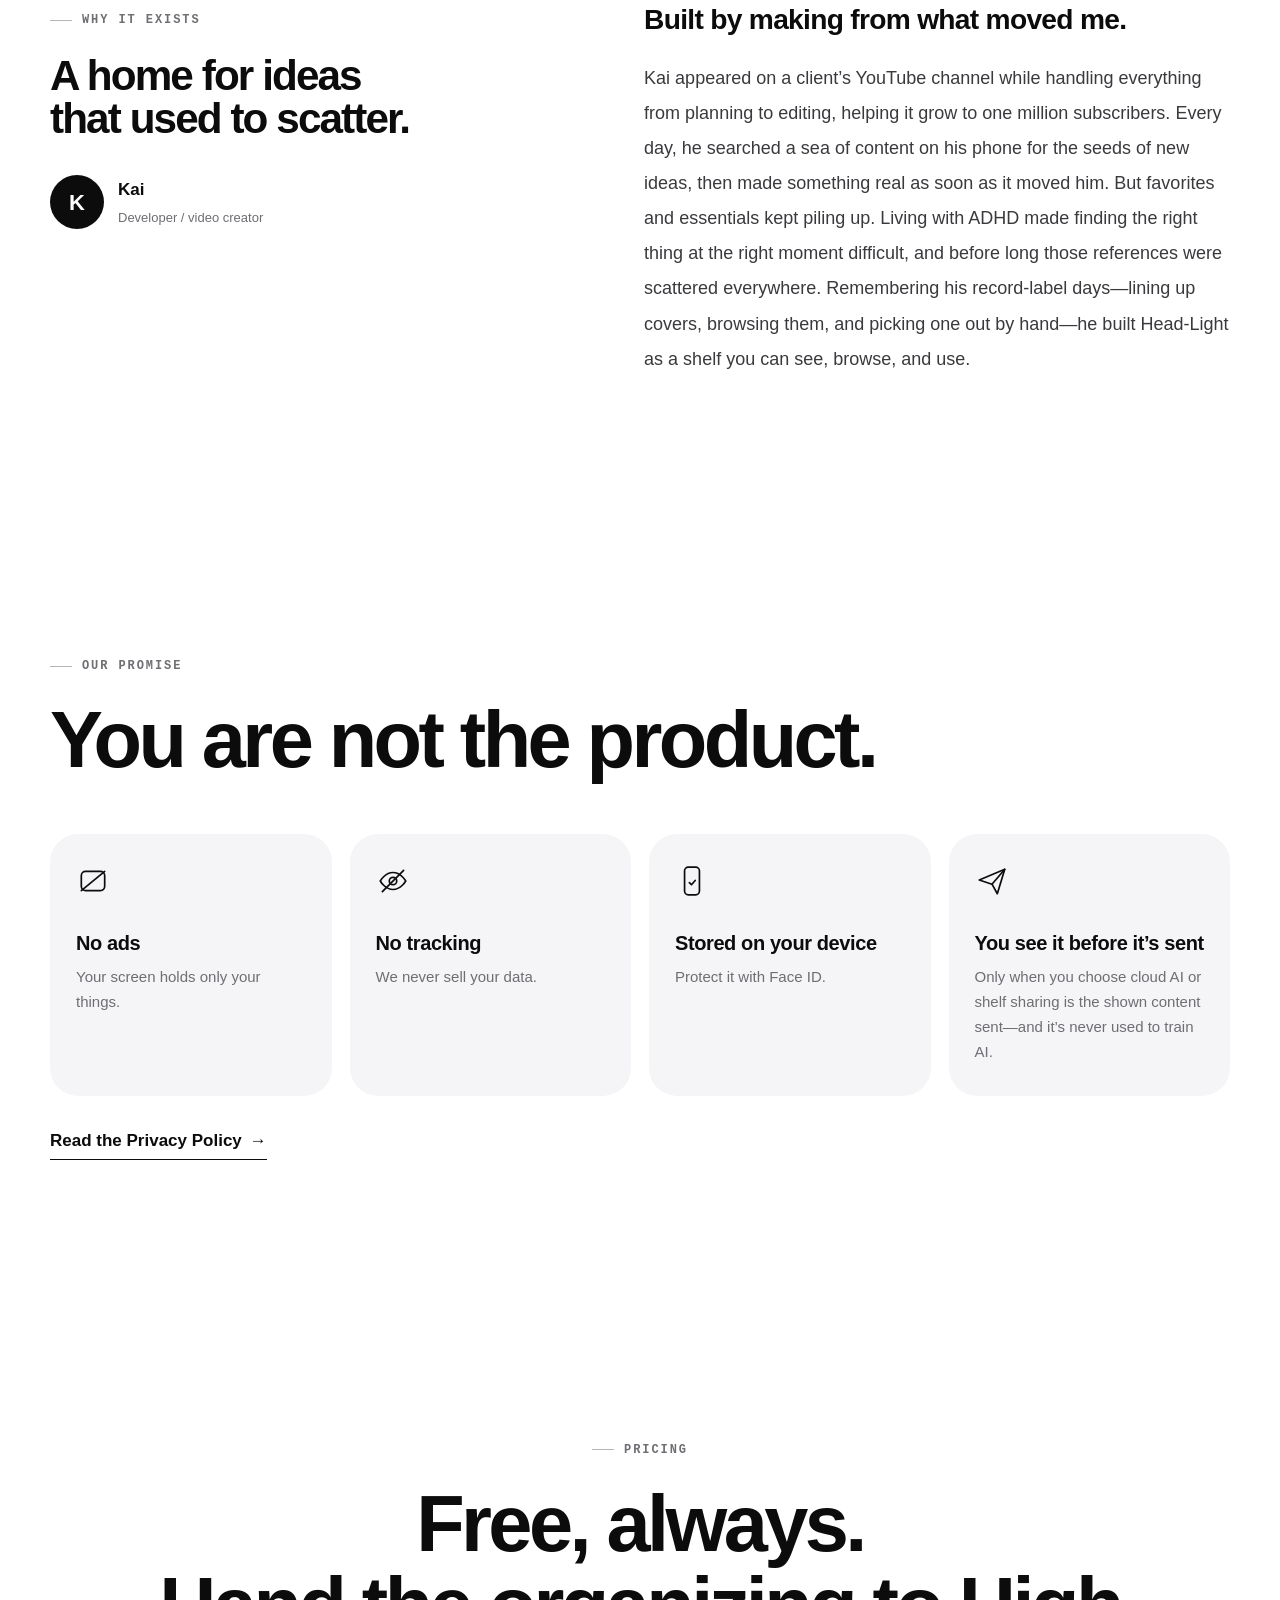
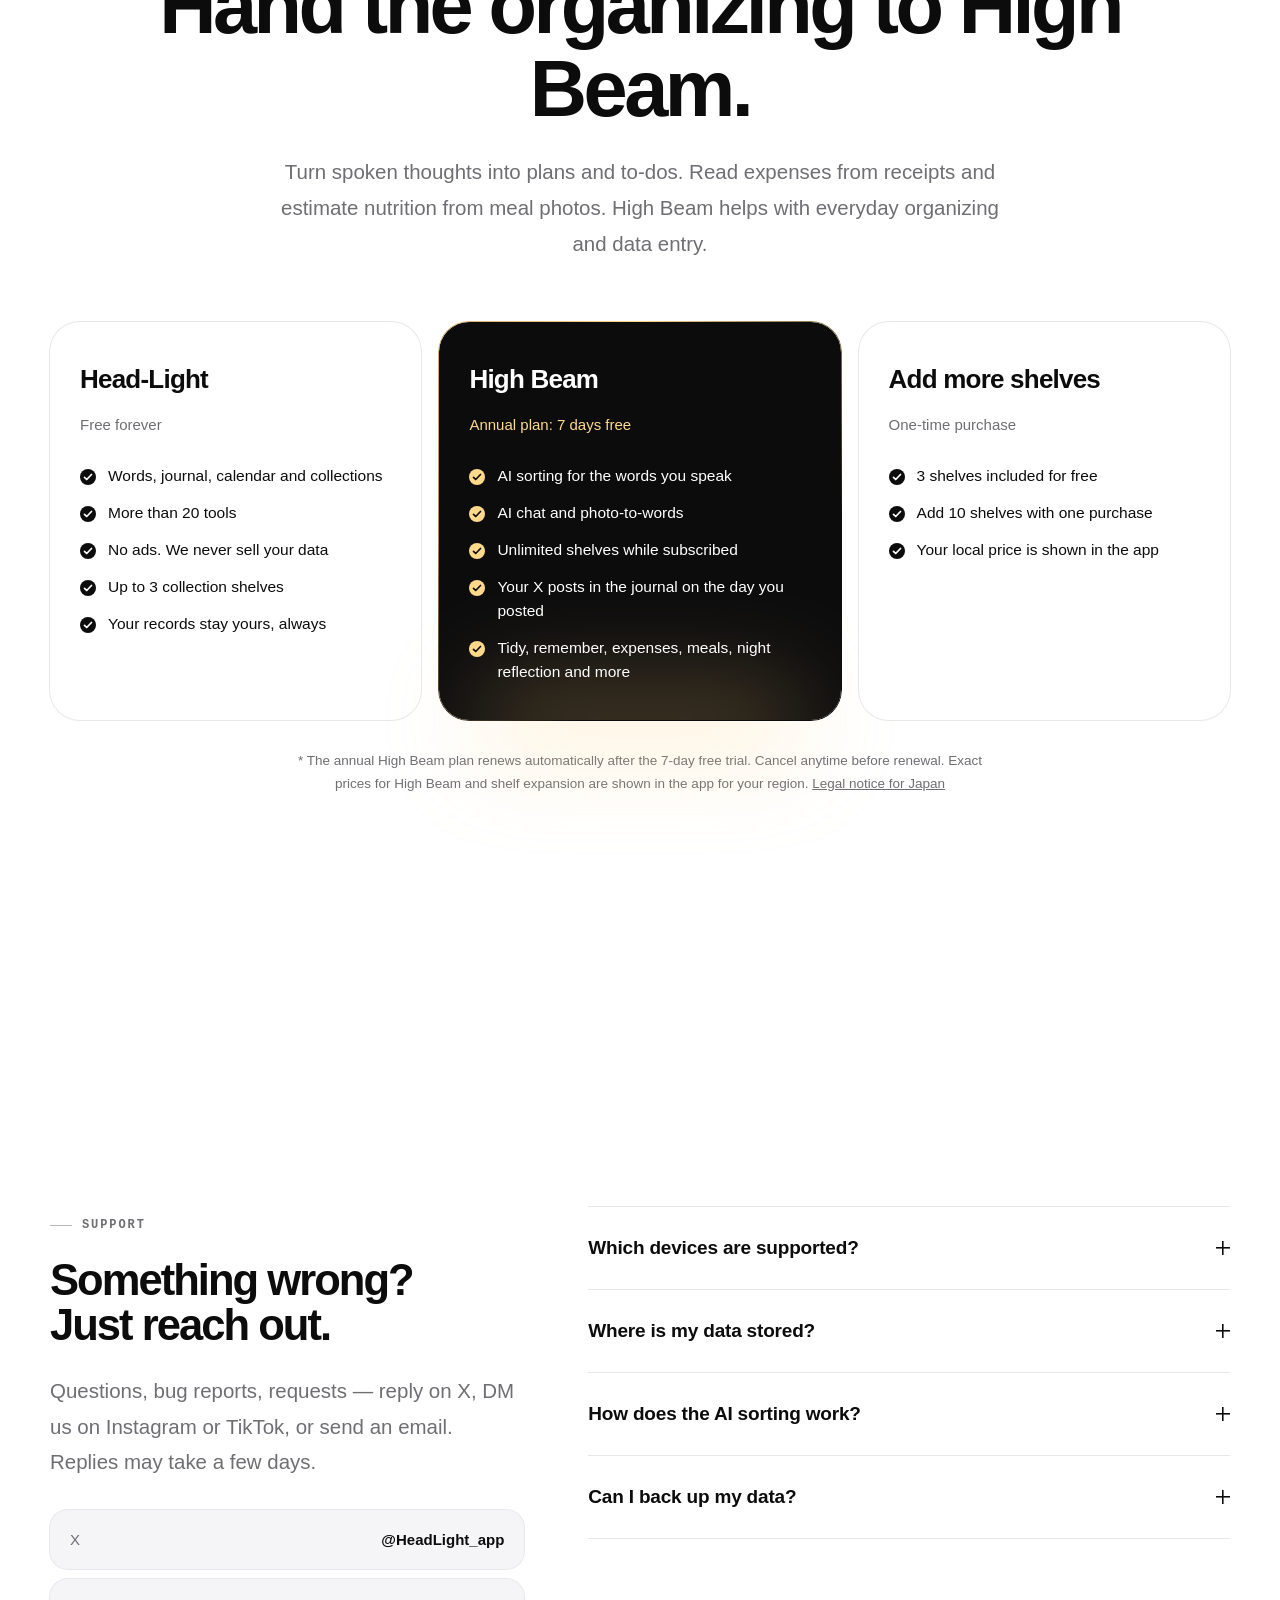
==== commit 6d872feb: "Break Japanese headlines by phrase on phones Co-Authored-By: Claude Opus 5.5 <noreply@anthropic.com>" ====
--- a/index.html
+++ b/index.html
@@ -917,8 +917,8 @@
 <script type="module" src="design-assets/home-product.js?v=20260928-creator-inventory"></script>
 <link rel="stylesheet" href="design-assets/site-nav.css?v=20260907-direct">
 <script type="module" src="design-assets/site-nav.js?v=20260907-direct"></script>
-<link rel="stylesheet" href="design-assets/home-creator.css?v=20260928-creator2">
-<script type="module" src="design-assets/home-creator.js?v=20260928-creator2"></script>
+<link rel="stylesheet" href="design-assets/home-creator.css?v=20260928-creator3">
+<script type="module" src="design-assets/home-creator.js?v=20260928-creator3"></script>
 </head>
 <body id="top">
 <nav class="product-nav" aria-label="Head-Light"><a class="product-wordmark" href="#top">Head-Light</a><div class="product-nav-links"><a href="./about.html">Head-Lightとは</a><a href="./design.html">デザイン</a><a href="./tools.html">道具の使い方</a></div>
--- a/design-assets/home-creator.css
+++ b/design-assets/home-creator.css
@@ -399,3 +399,20 @@
 .hx-voice .hx-h { font-size: clamp(38px, 4.8vw, 70px); }
 .c-hand > p { margin-top: auto; padding-top: 22px; }
 html:not([lang="ja"]) .hx-ja-only { display: none; }
+
+/* Phrase units (ja / zh): a phrase moves to the next line as a whole. */
+.hx-ph { display: inline-block; }
+@media (max-width: 760px) {
+  html[lang="ja"] .hx-pitch-lines, html[lang="zh-Hant"] .hx-pitch-lines { font-size: clamp(38px, 11.4vw, 56px); line-height: 1.18; }
+  html[lang="ja"] .hx-final .big, html[lang="zh-Hant"] .hx-final .big { font-size: clamp(34px, 10.6vw, 52px); }
+  .hx-pitch-lines > span + span { margin-top: 0; }
+}
+@media (max-width: 760px) {
+  html[lang="ja"] .hx-h, html[lang="zh-Hant"] .hx-h { font-size: clamp(28px, 8.9vw, 44px); }
+  html[lang="ja"] .hx-shelf-copy .hx-h, html[lang="zh-Hant"] .hx-shelf-copy .hx-h { font-size: clamp(28px, 8.9vw, 44px); }
+  .hx-sort-panel { padding: 22px 18px; }
+  .hx-dest h3 { font-size: 18px; }
+}
+@media (max-width: 760px) {
+  html[lang="ja"] .hx-story .hx-h, html[lang="zh-Hant"] .hx-story .hx-h { font-size: clamp(26px, 8vw, 40px); }
+}
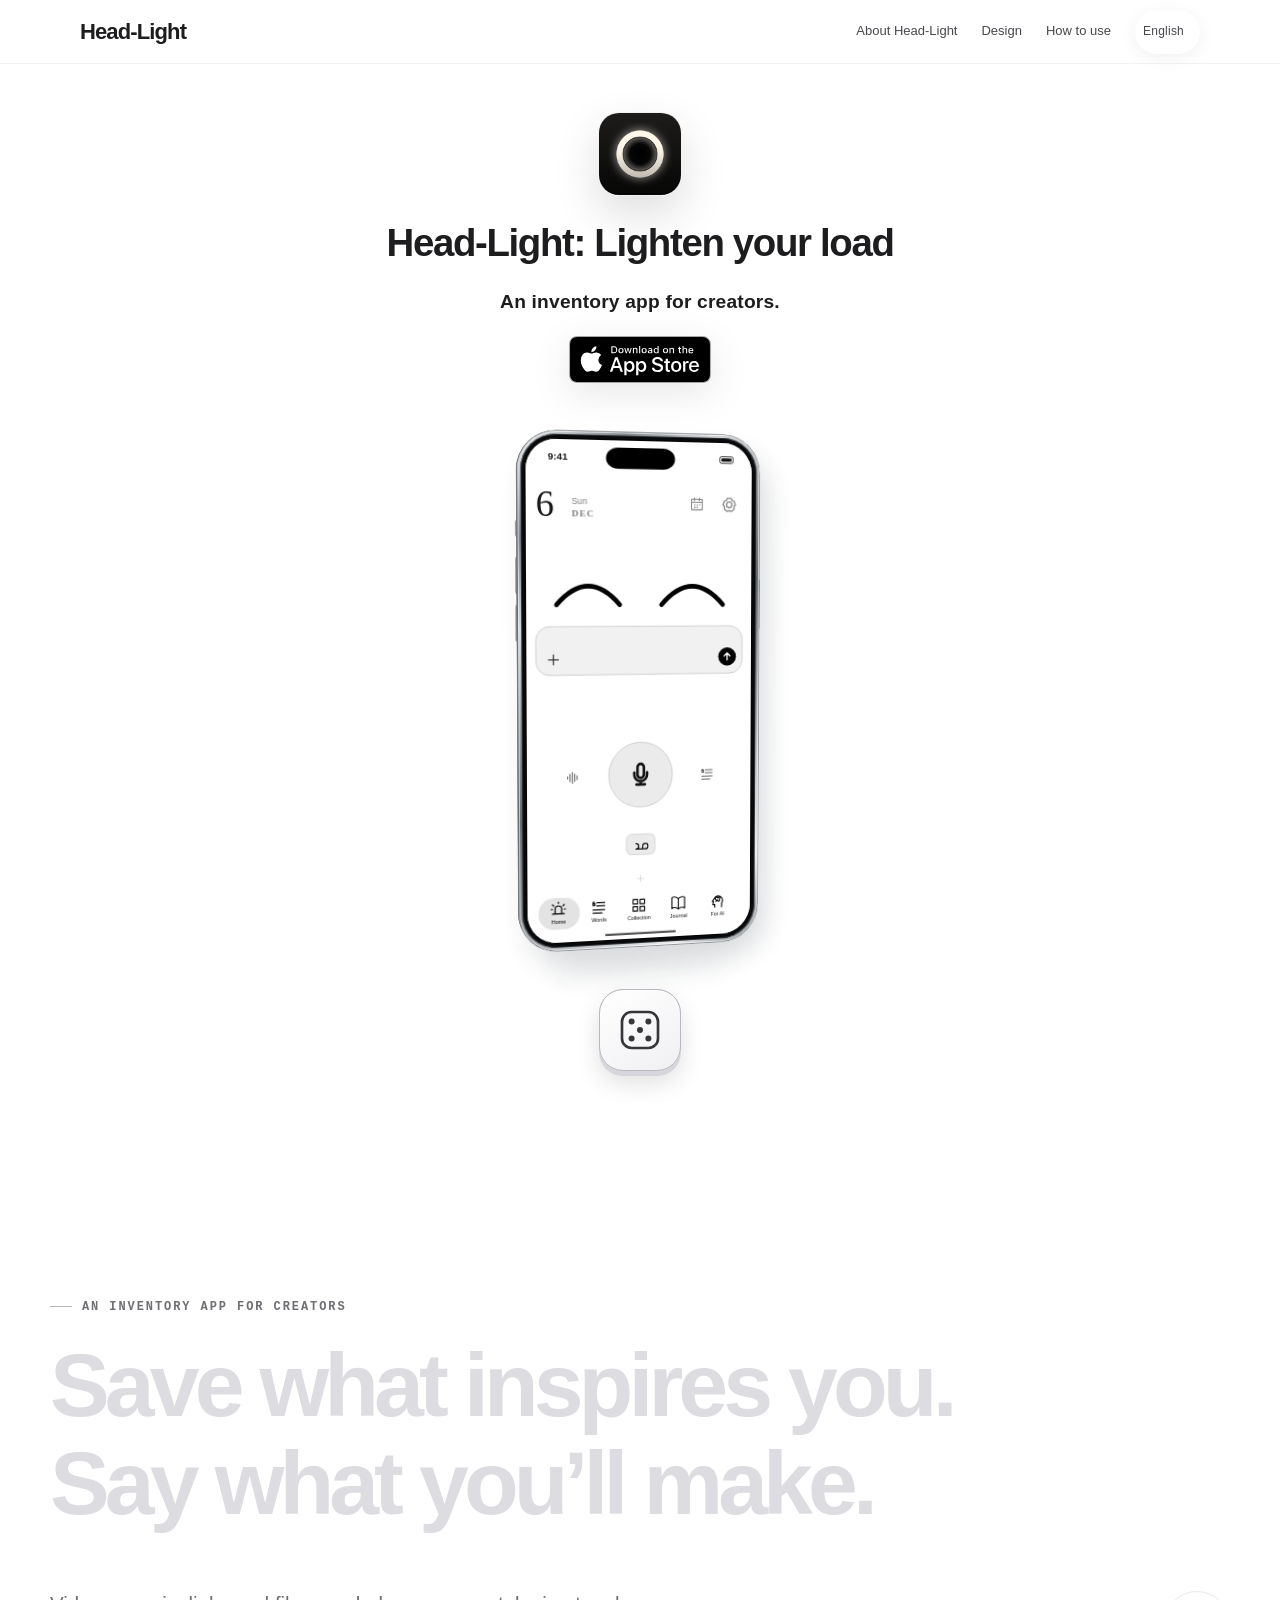
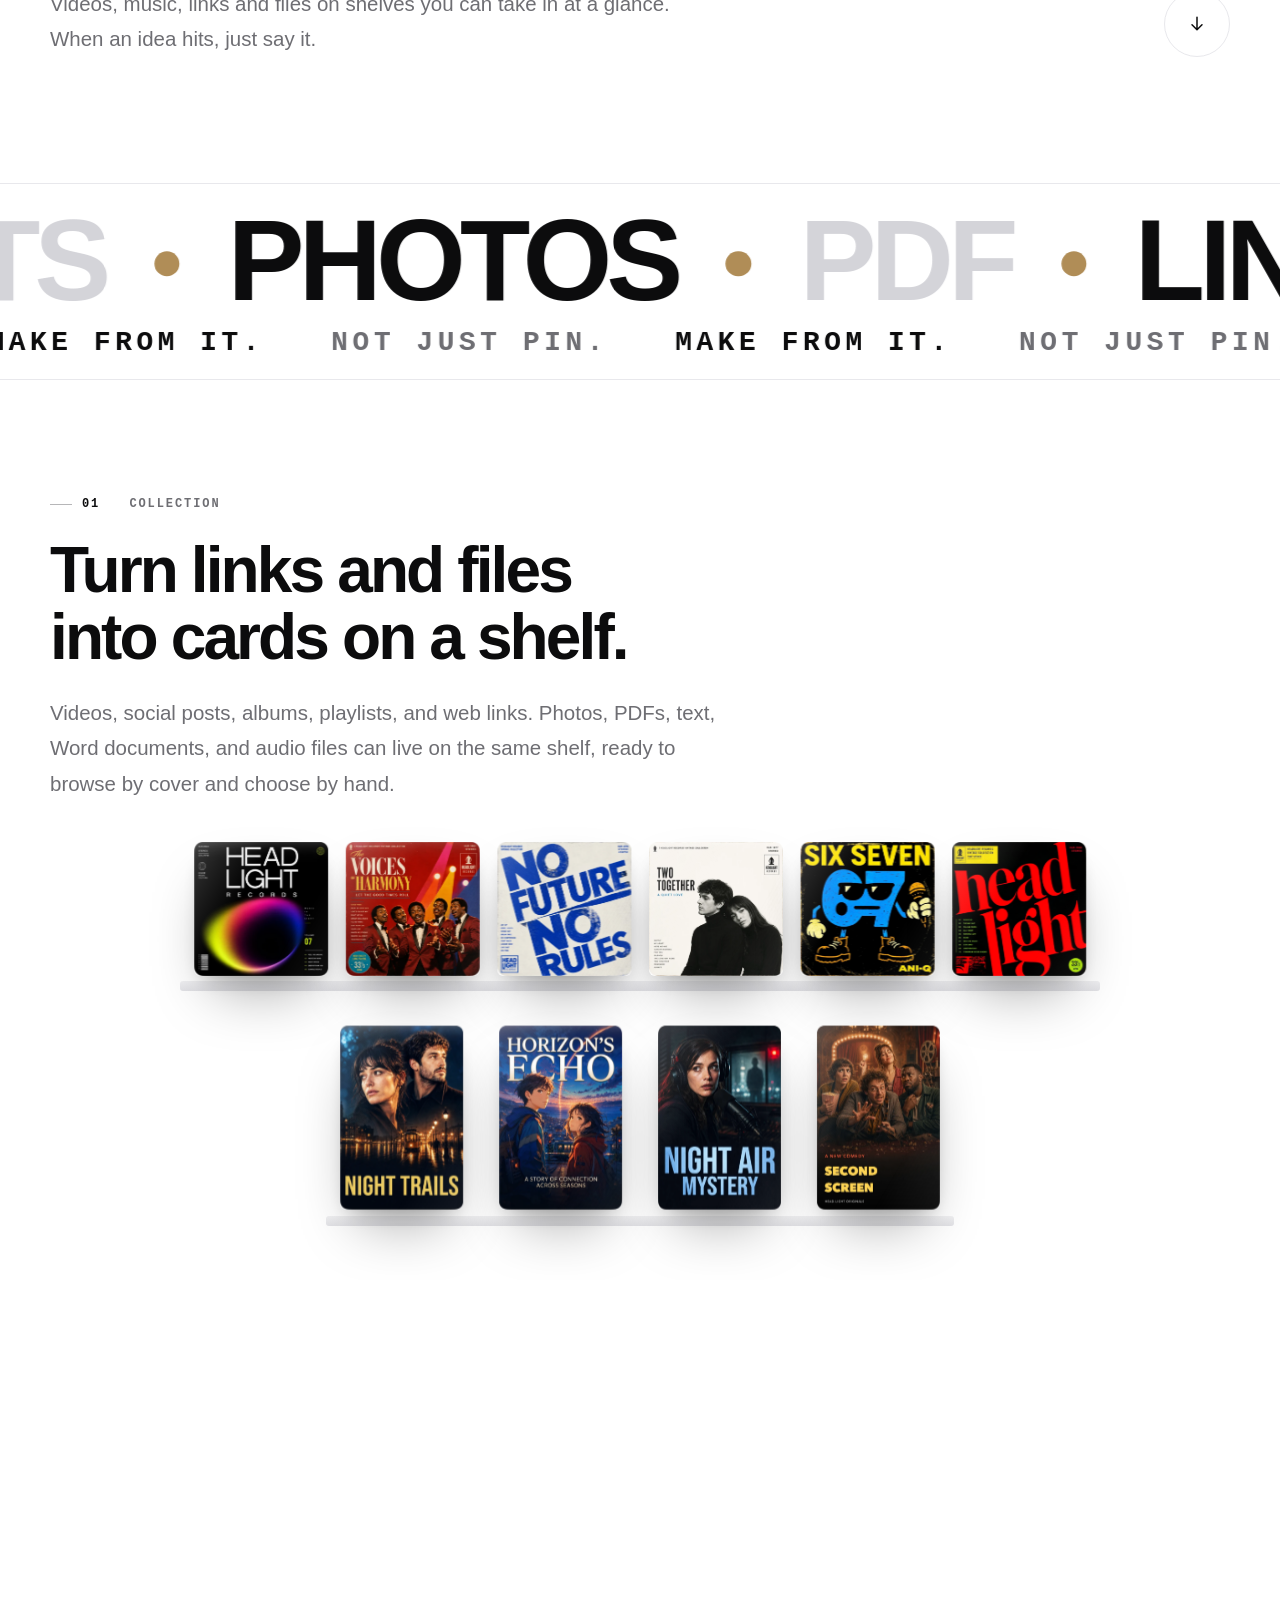
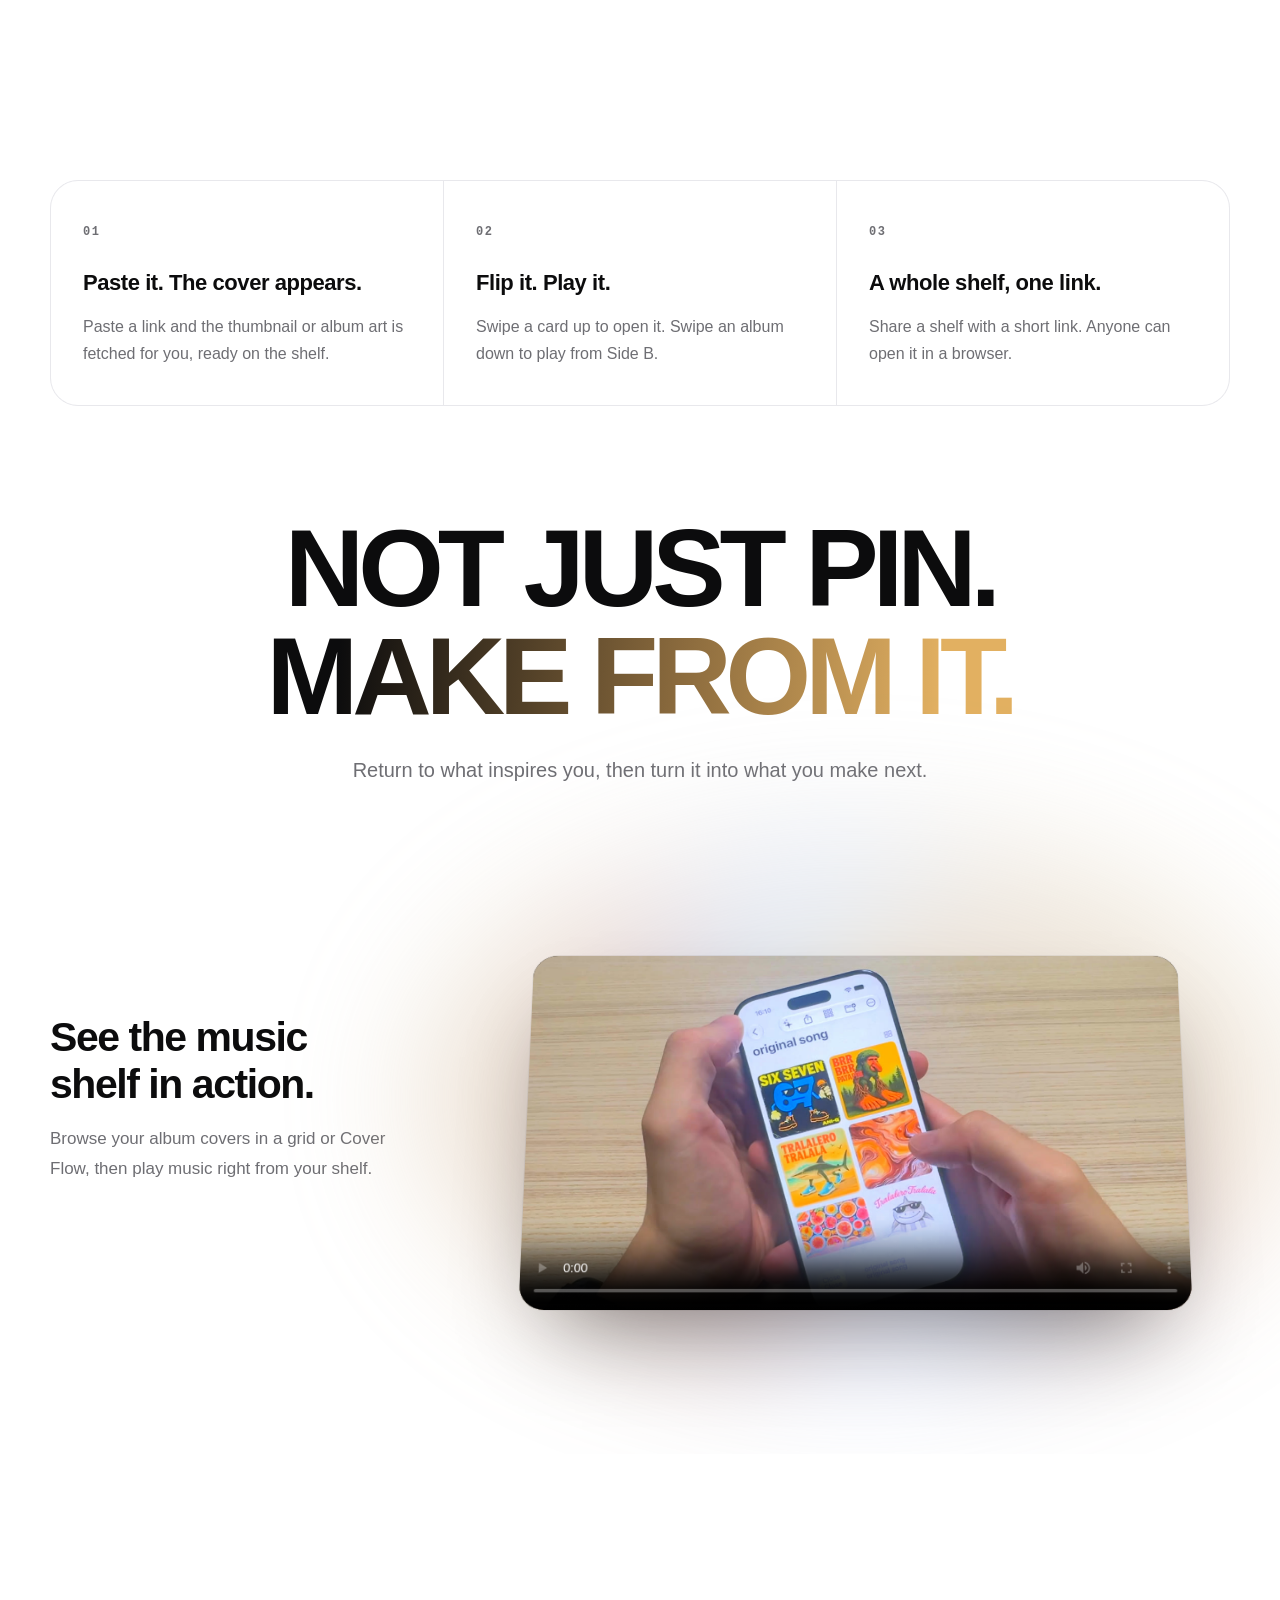
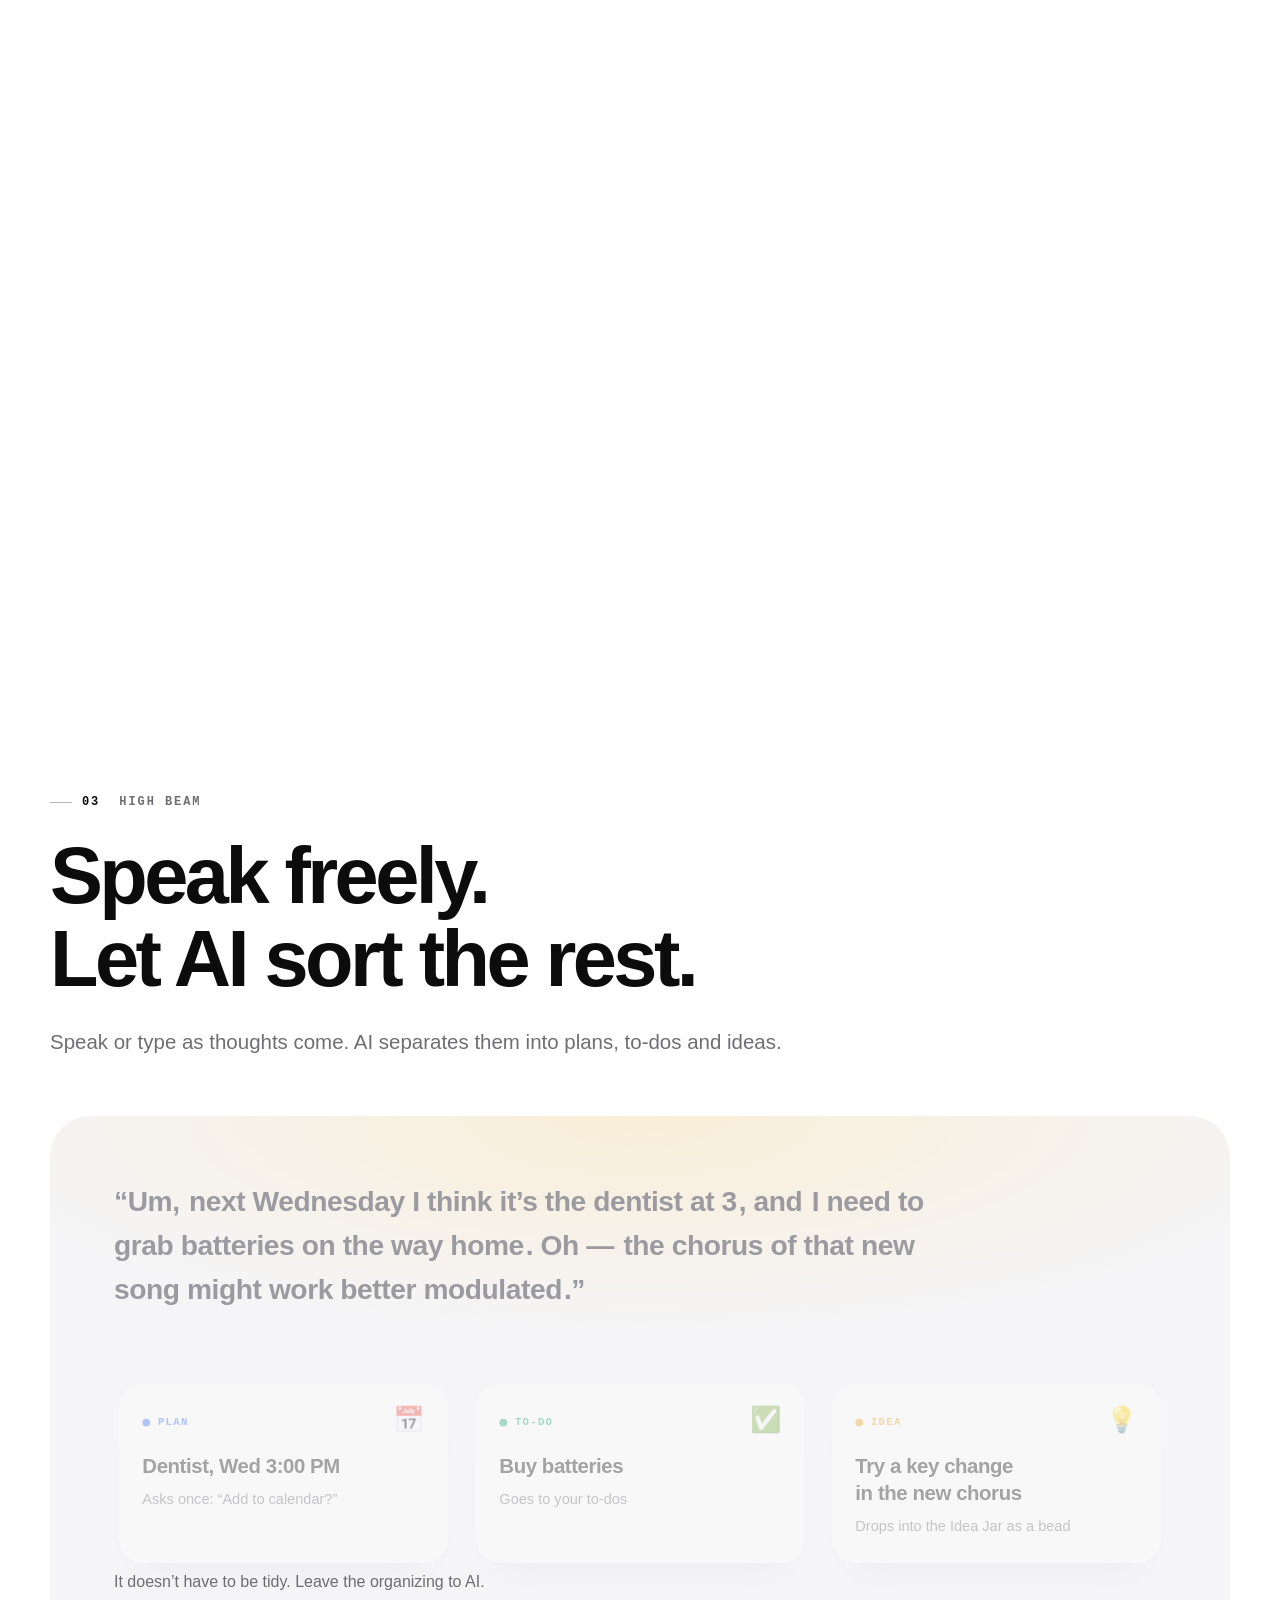
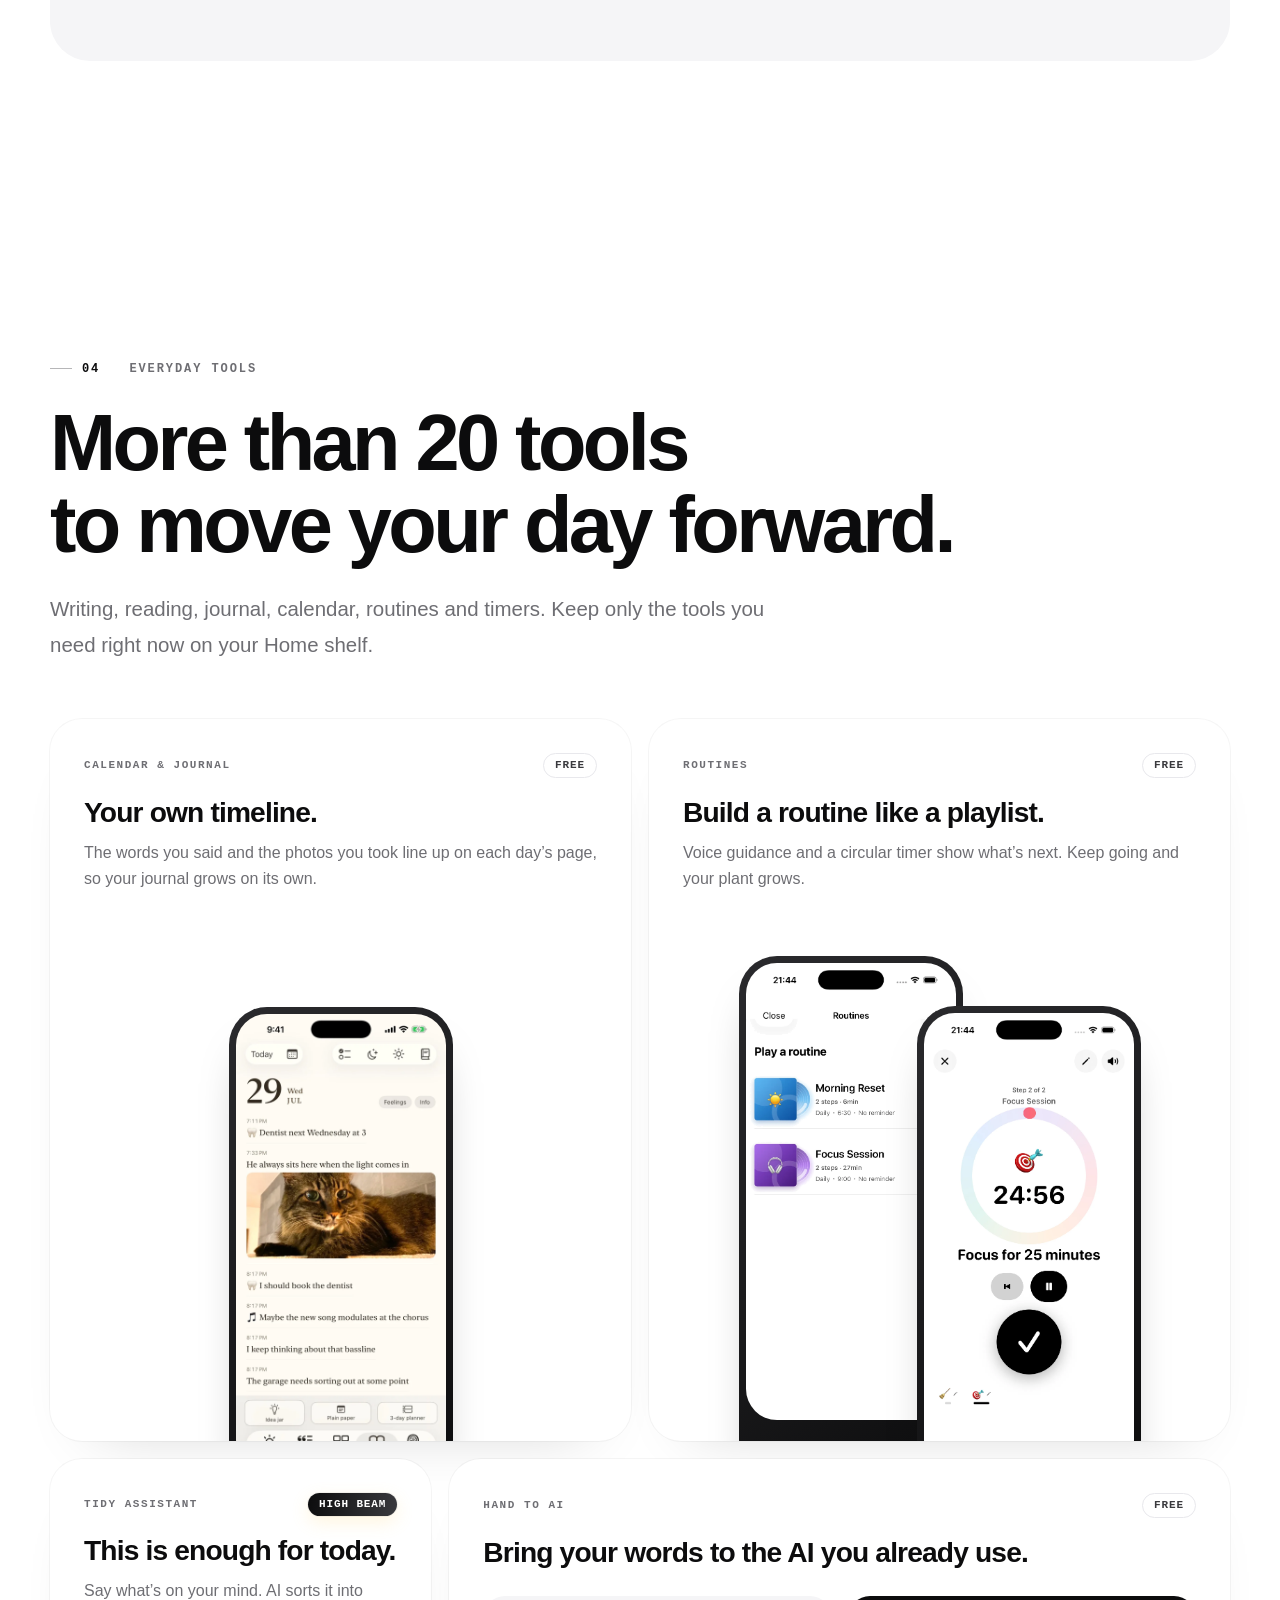
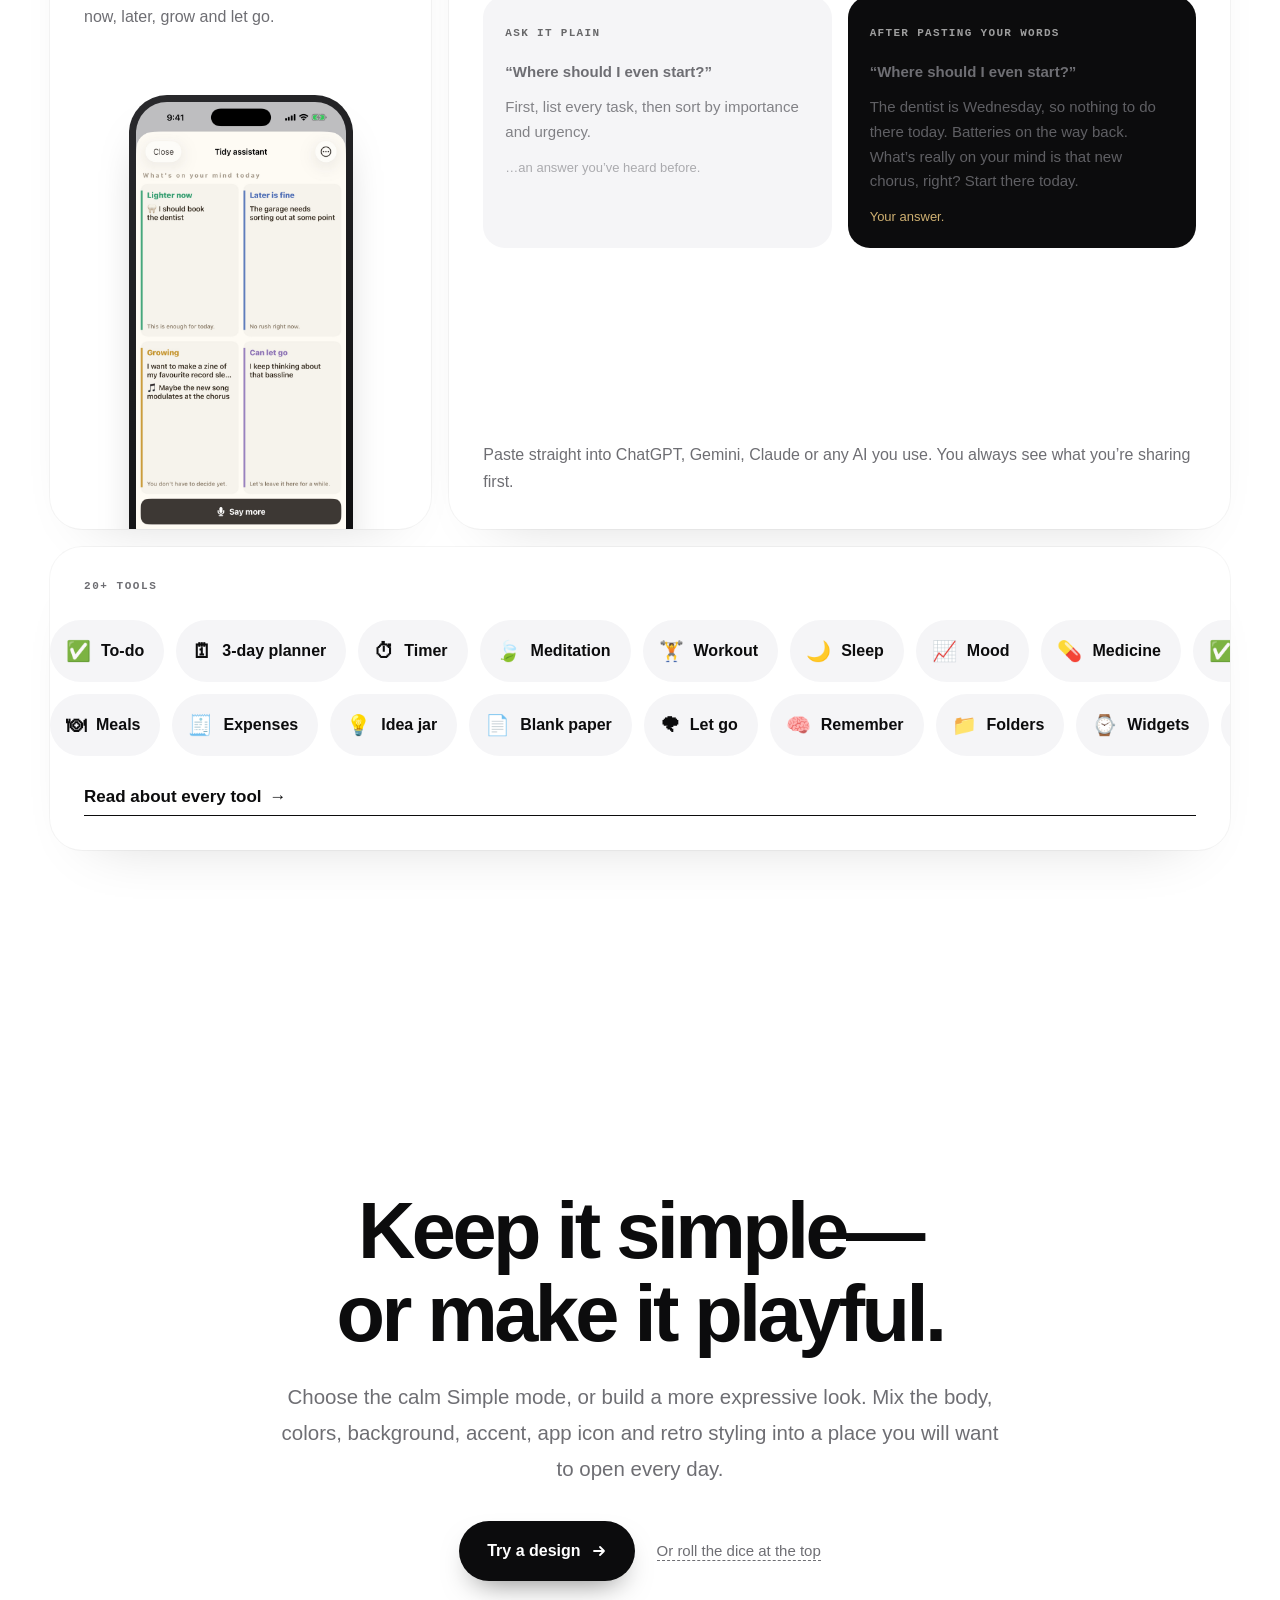
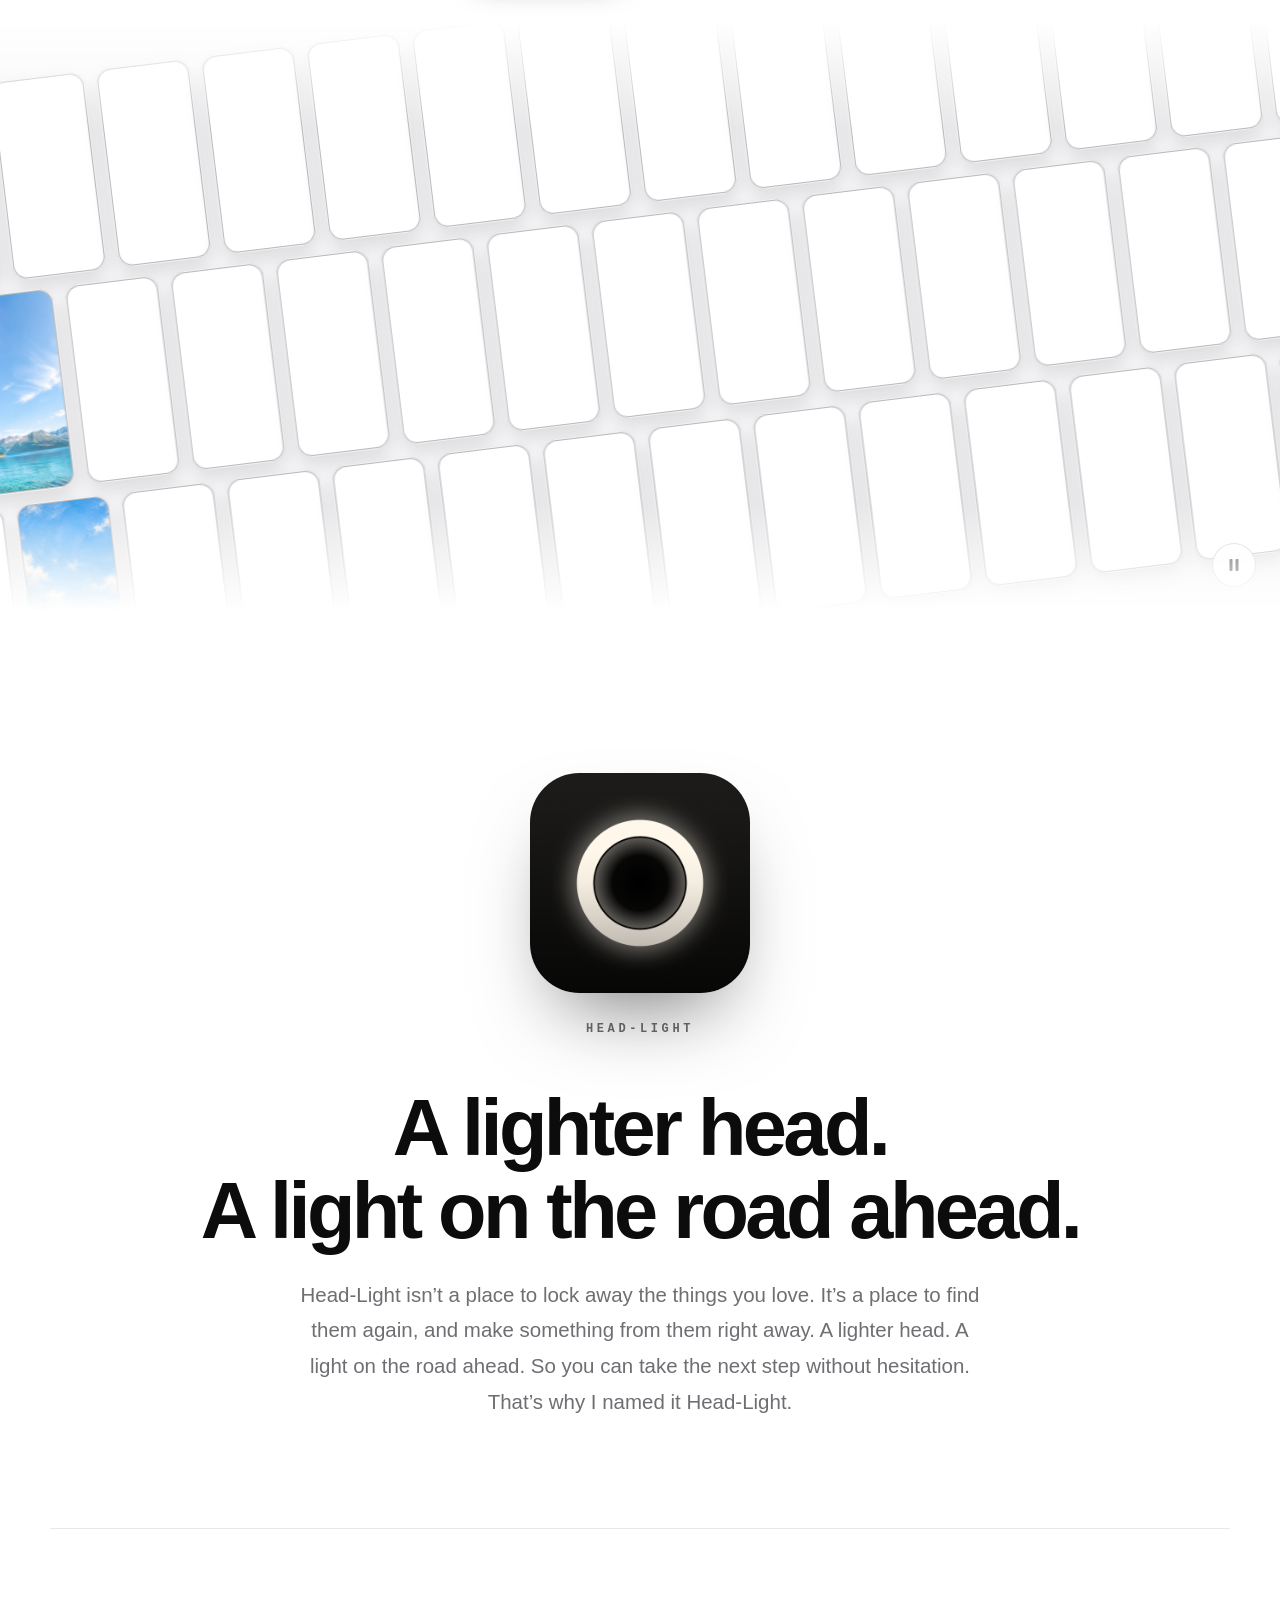
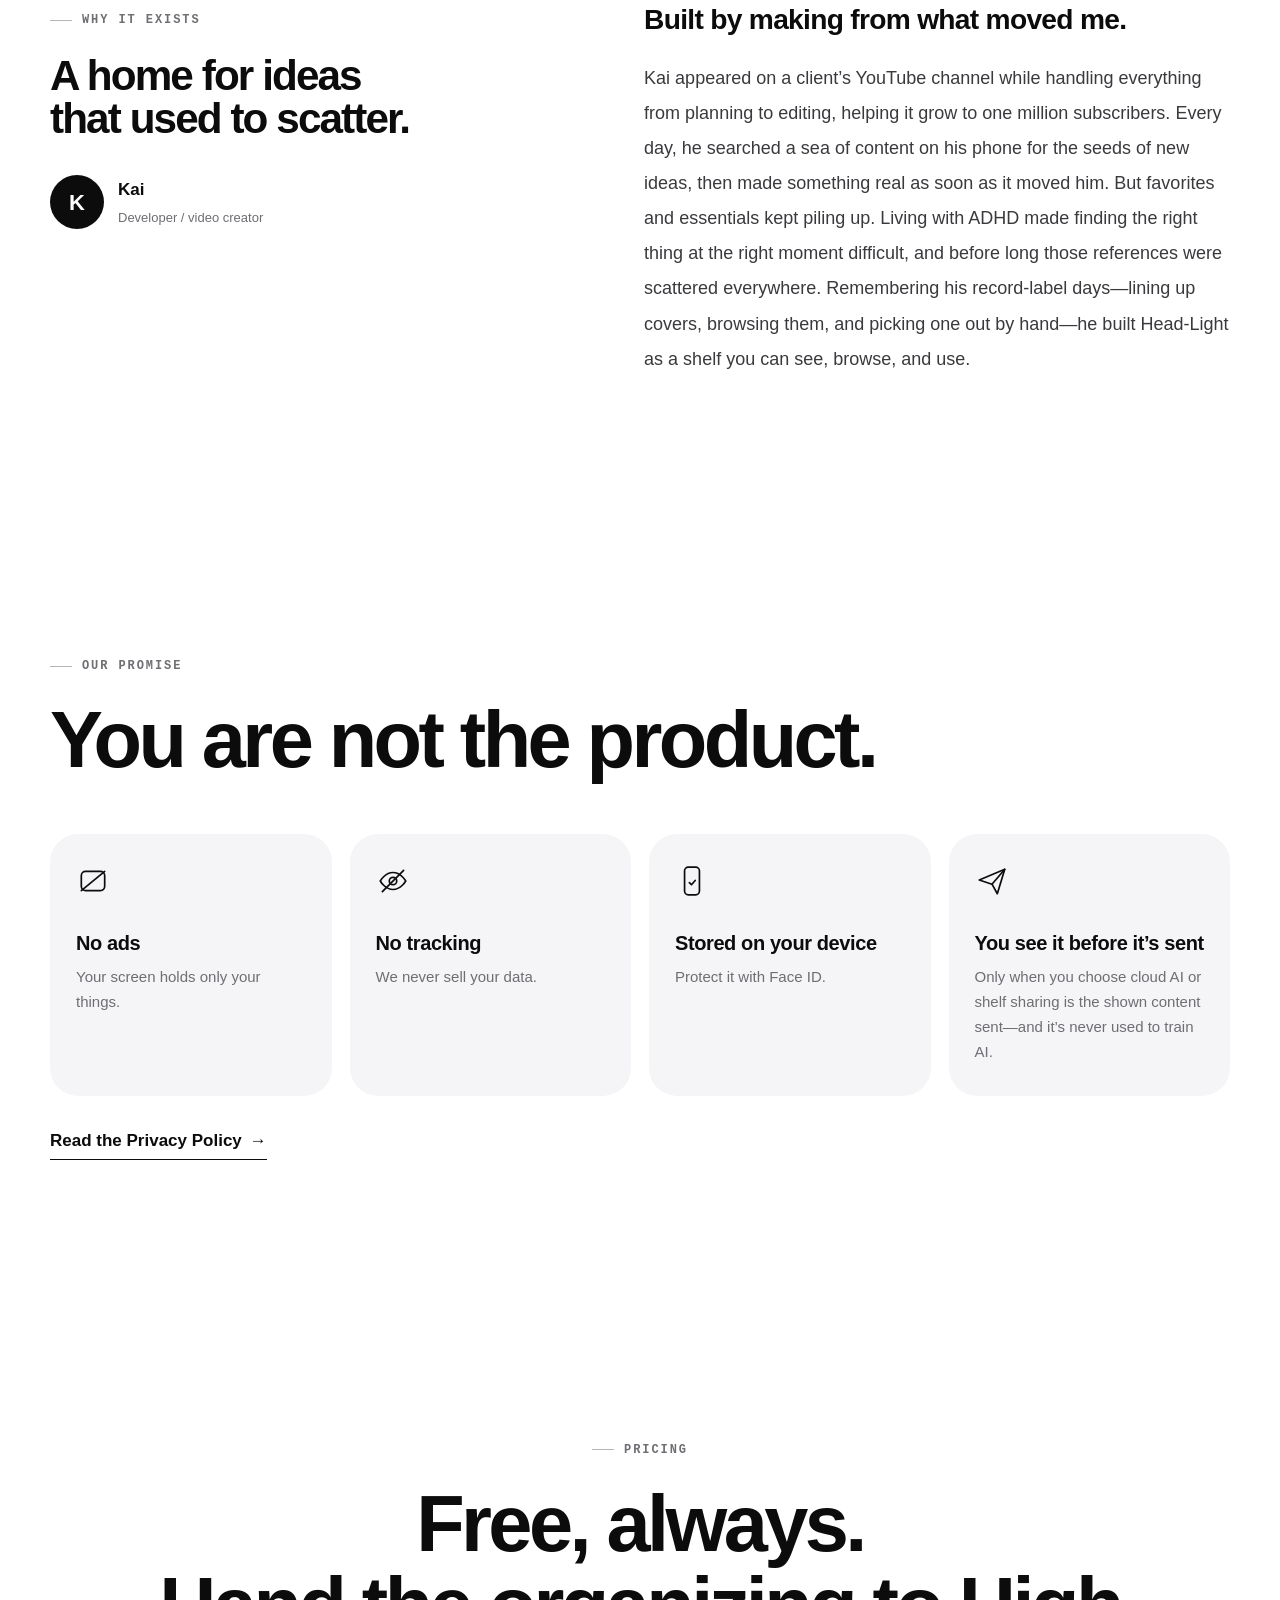
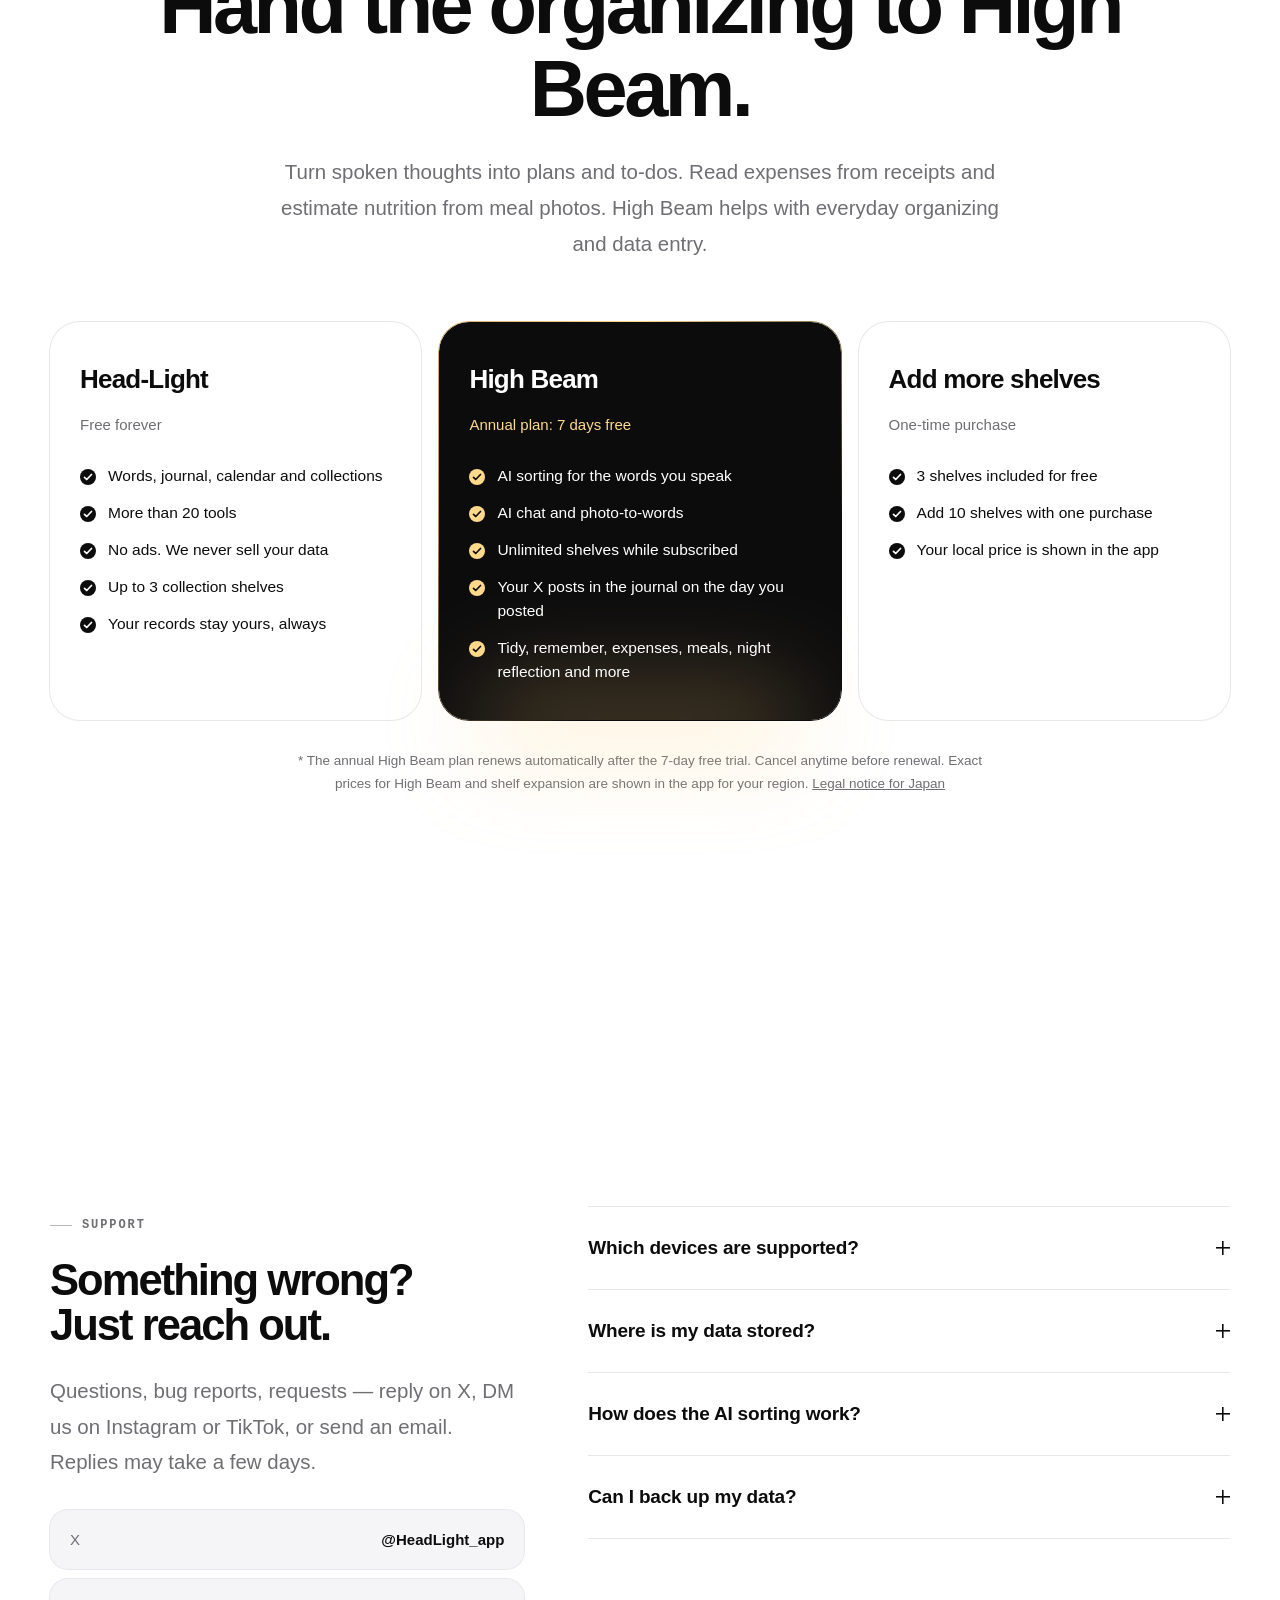
==== commit b6a09b02: "Link to Japanese Head-Light creation story" ====
--- a/index.html
+++ b/index.html
@@ -1333,7 +1333,7 @@
 
 <footer class="hx-footer">
   <div class="hx-wrap">
-    <nav aria-label="Footer"><a href="./privacy.html" data-t="privacy">プライバシーポリシー</a><a href="./terms.html" data-t="terms">利用規約</a><a href="./commercial-transactions.html" data-t="legal">特定商取引法に基づく表記</a><a href="https://x.com/HeadLight_app" target="_blank" rel="noopener">X @HeadLight_app</a></nav>
+    <nav aria-label="Footer"><a lang="ja" href="https://tamika-headlight-stories.ani-q.chatgpt.site/#headlight">このアプリを作った理由 ↗</a><a href="./privacy.html" data-t="privacy">プライバシーポリシー</a><a href="./terms.html" data-t="terms">利用規約</a><a href="./commercial-transactions.html" data-t="legal">特定商取引法に基づく表記</a><a href="https://x.com/HeadLight_app" target="_blank" rel="noopener">X @HeadLight_app</a></nav>
     <span>© 2026 Ani-Q</span>
   </div>
 </footer>
